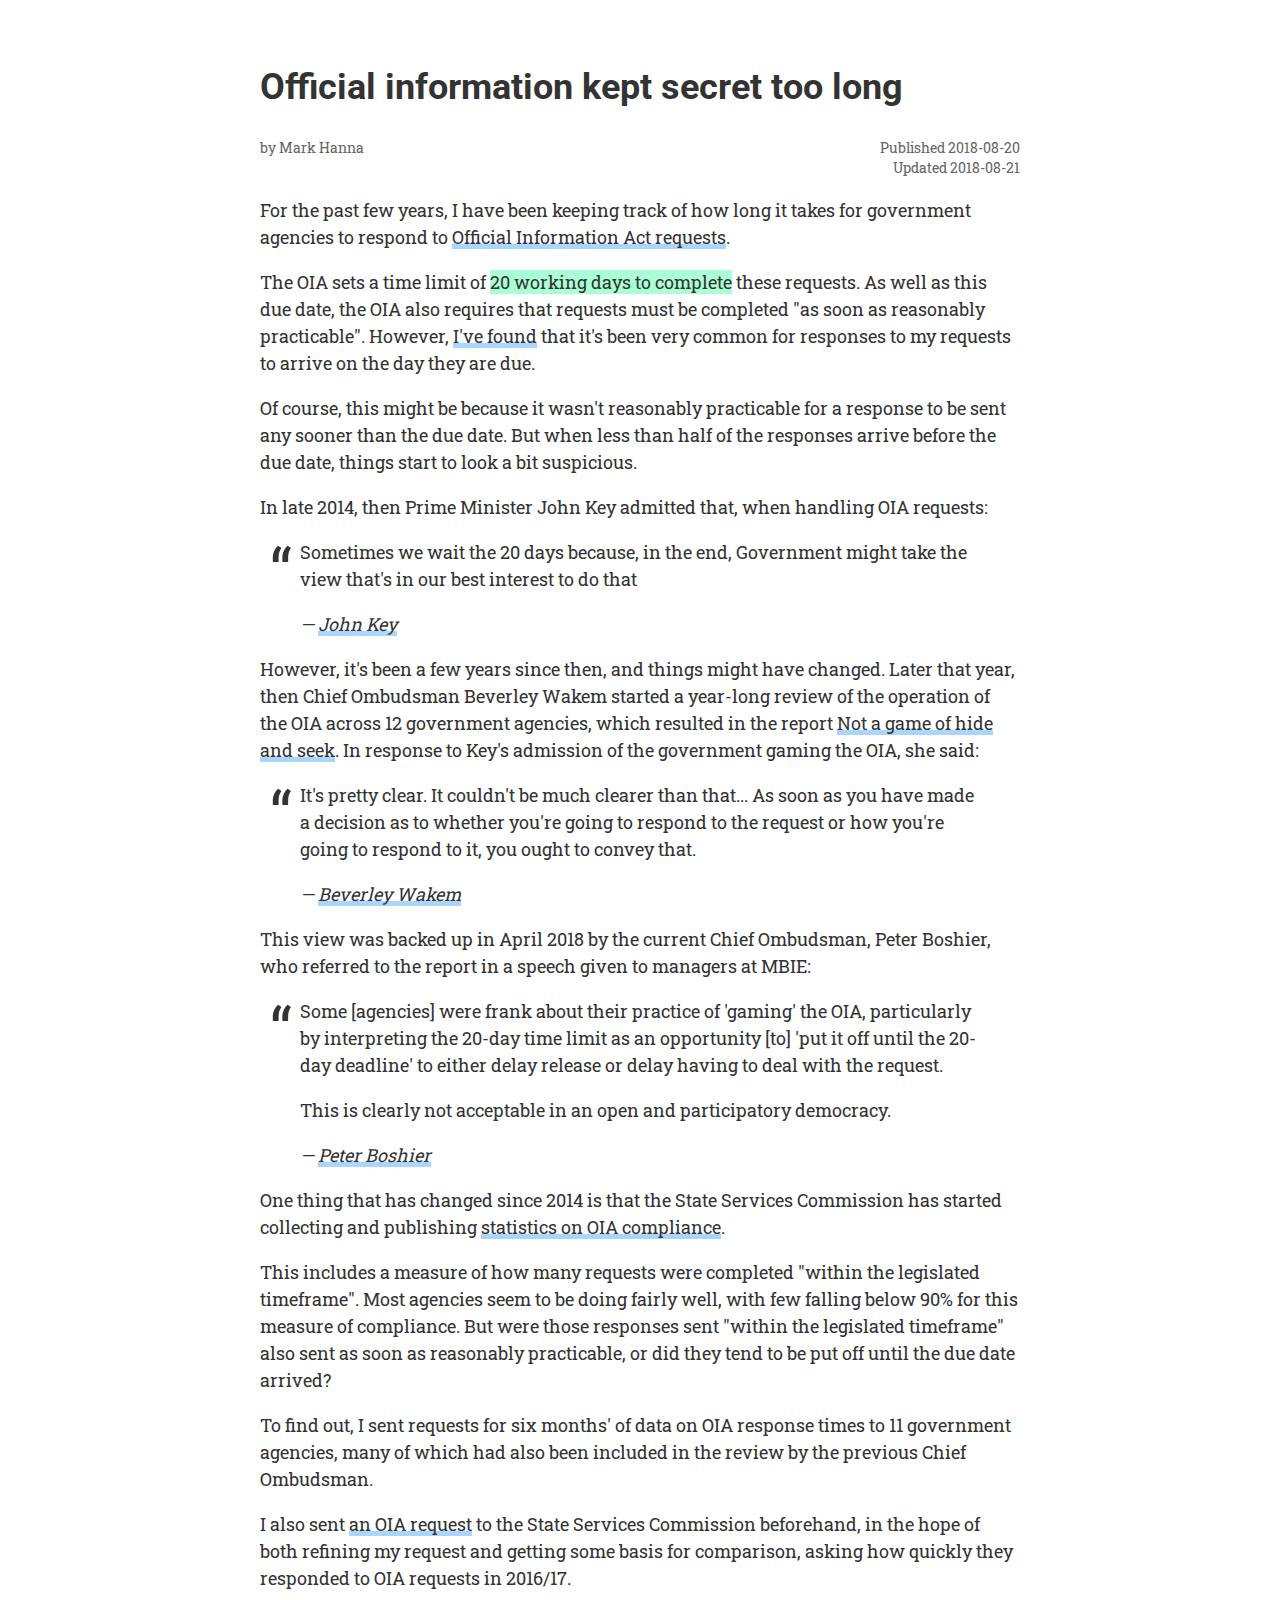
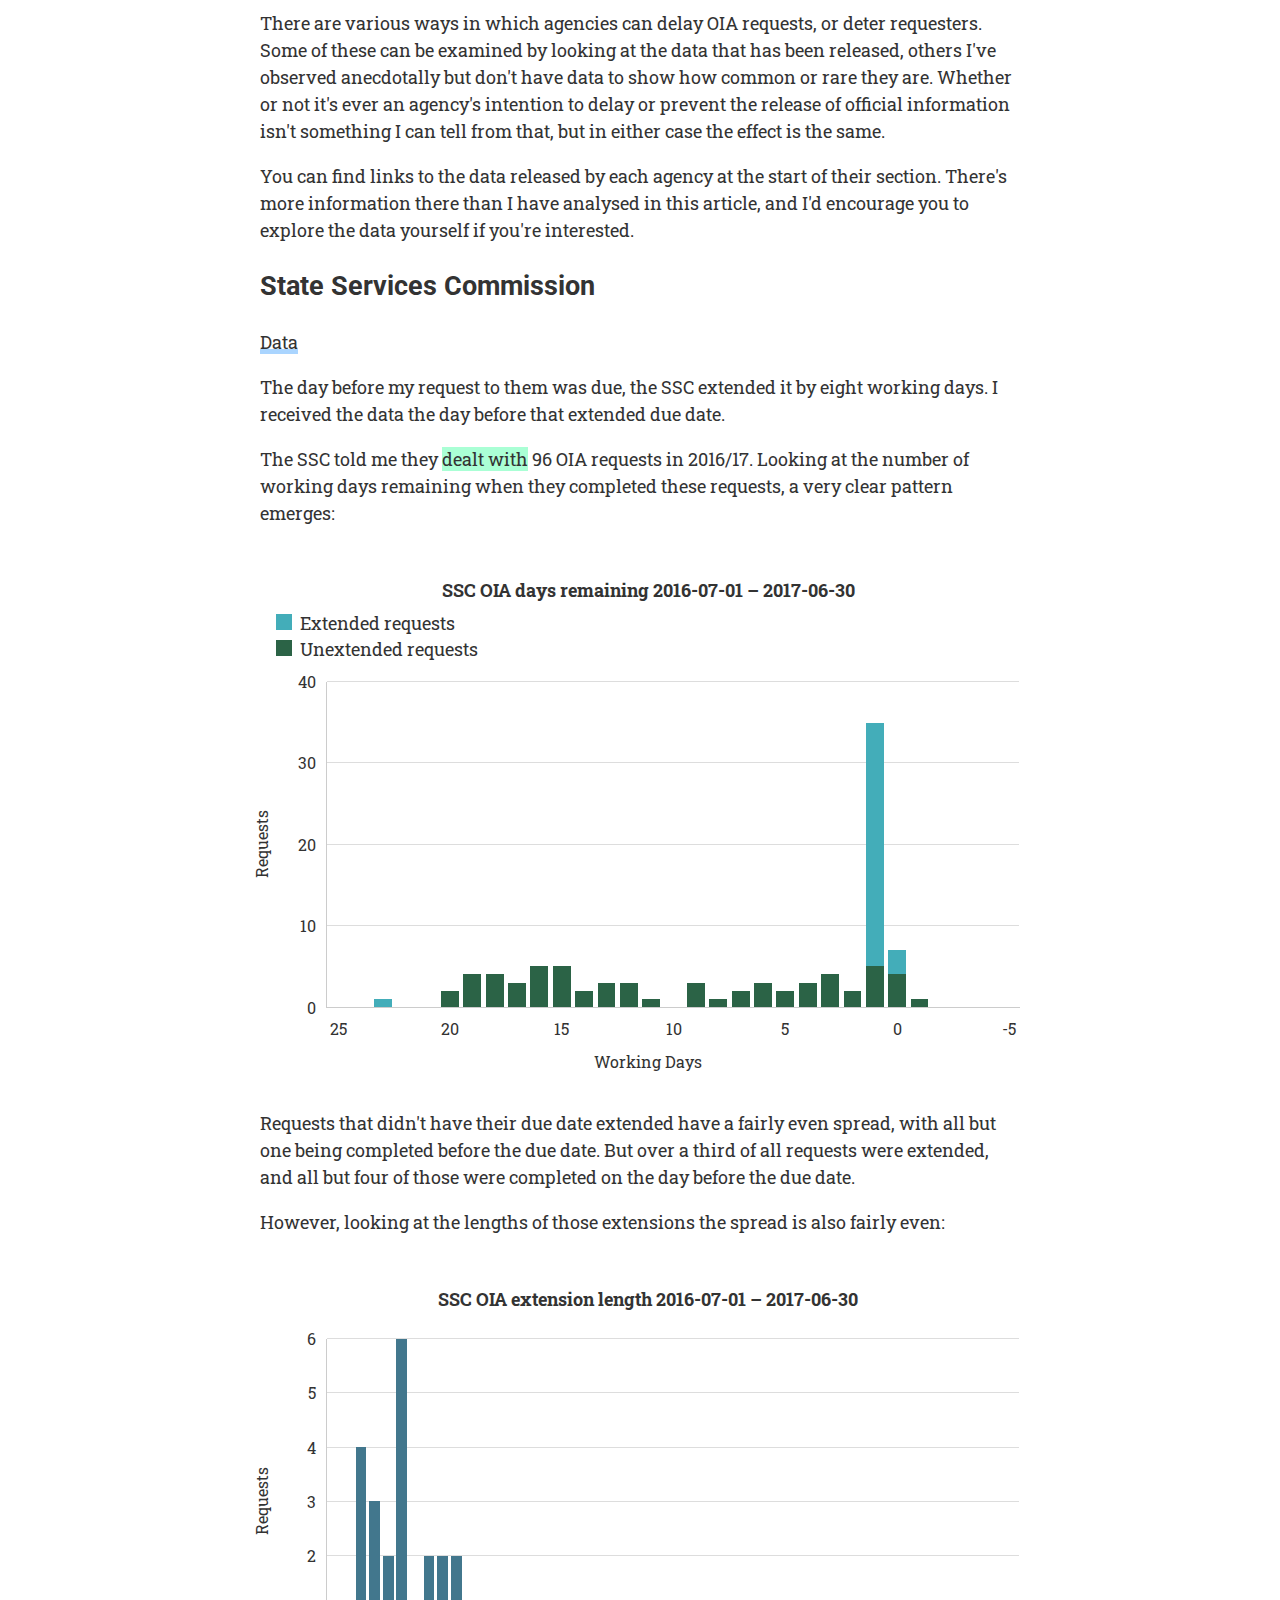
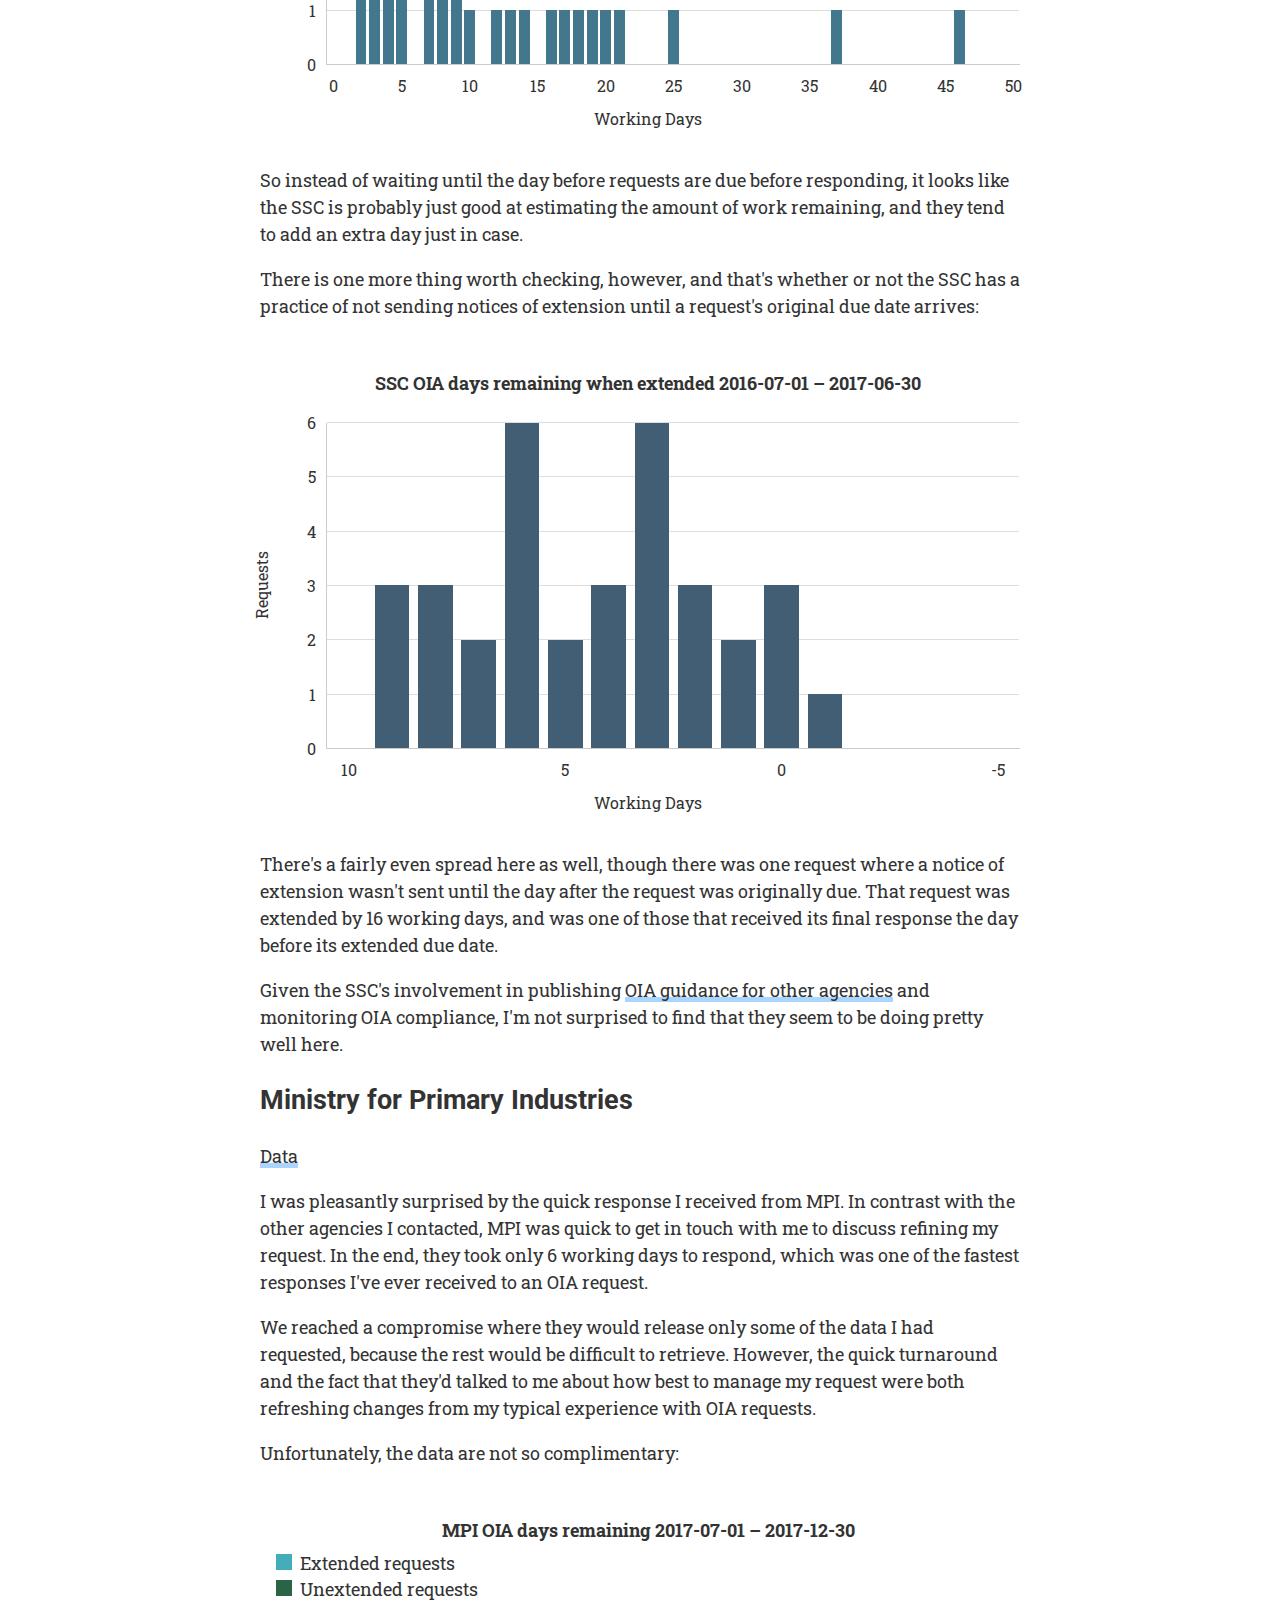
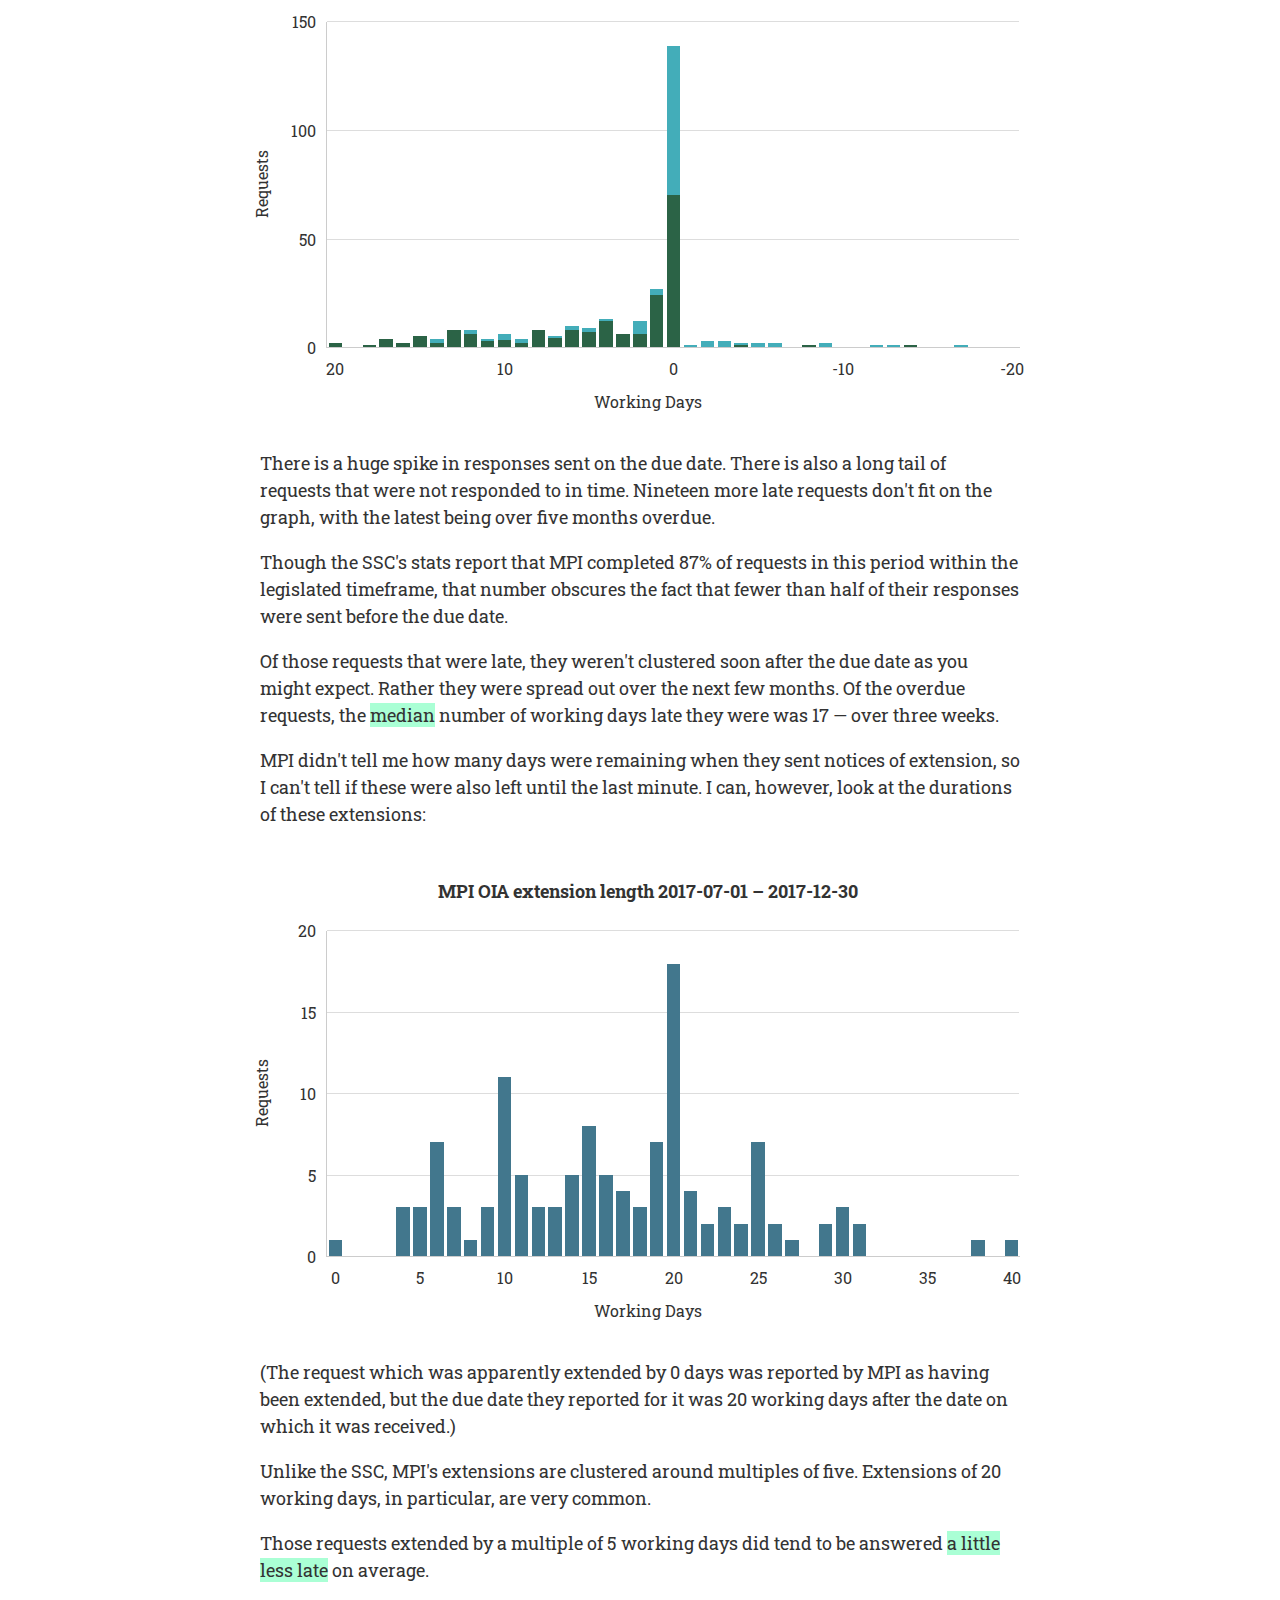
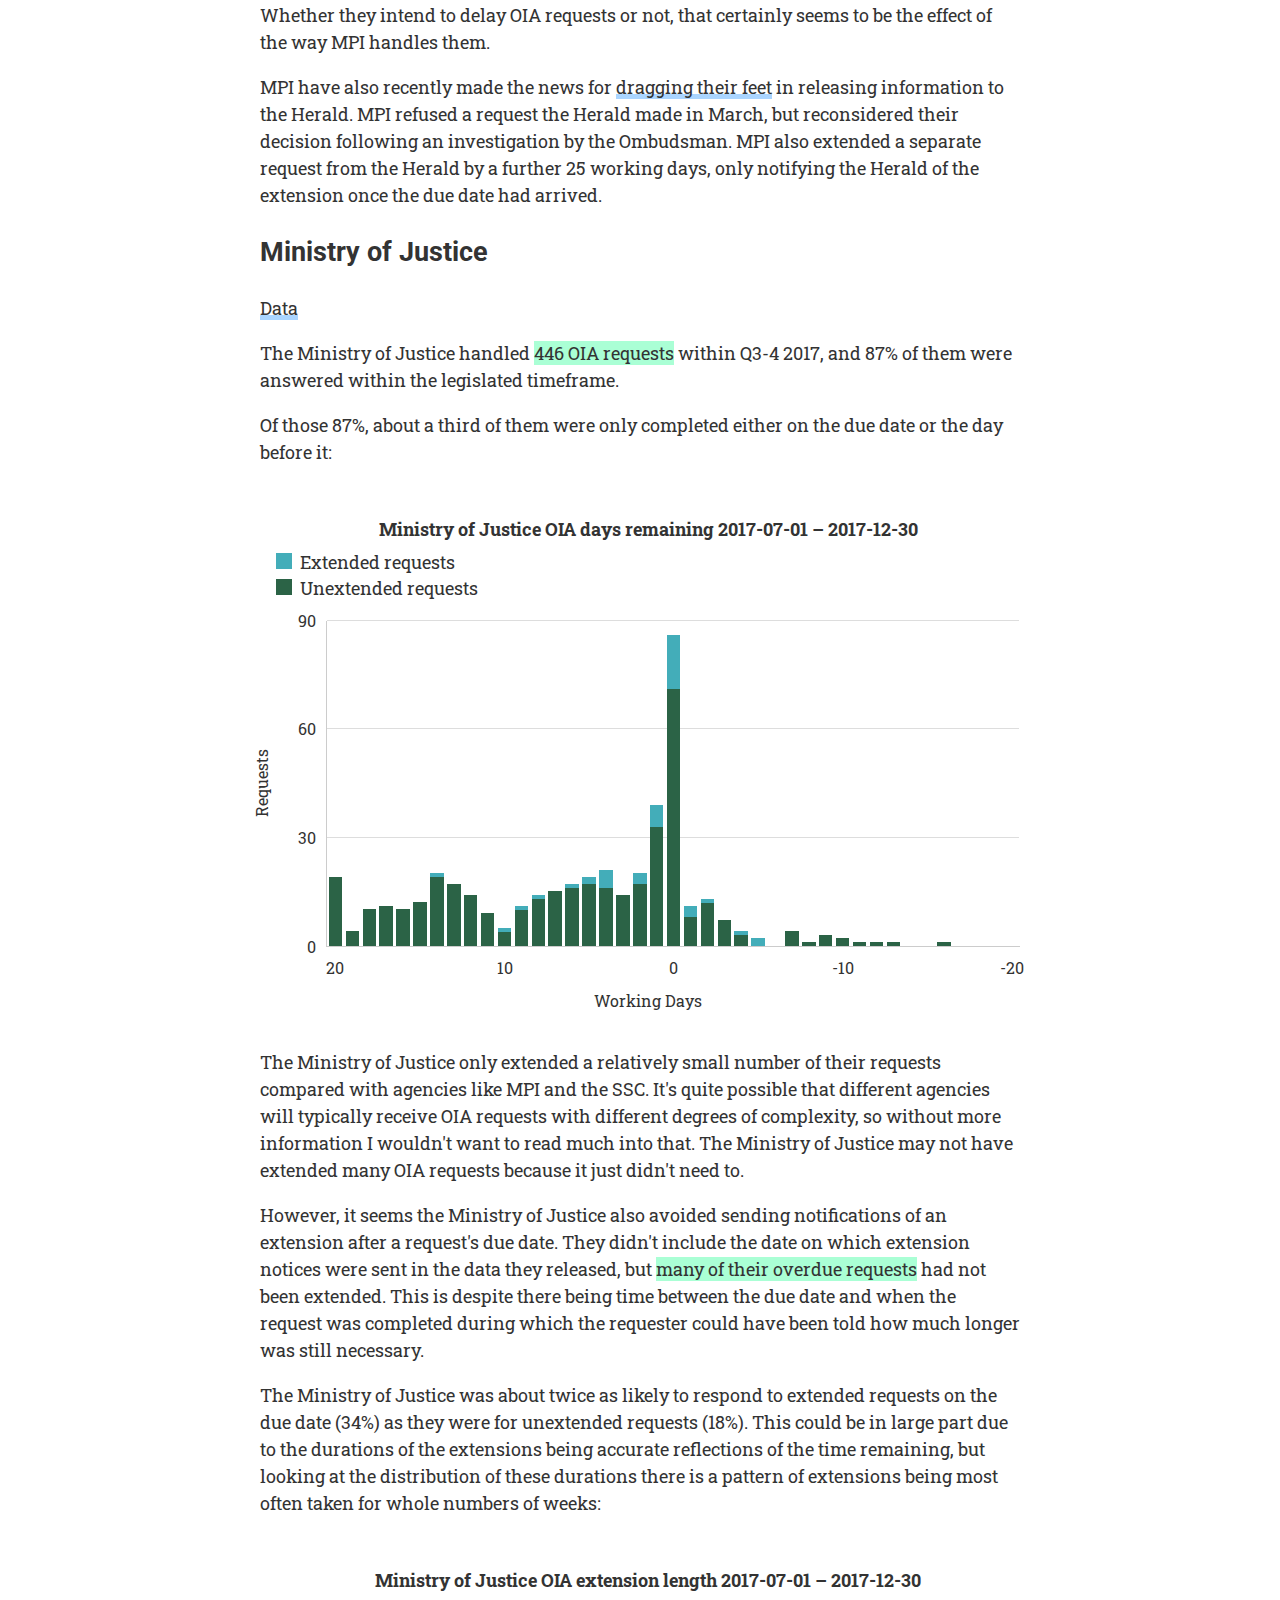
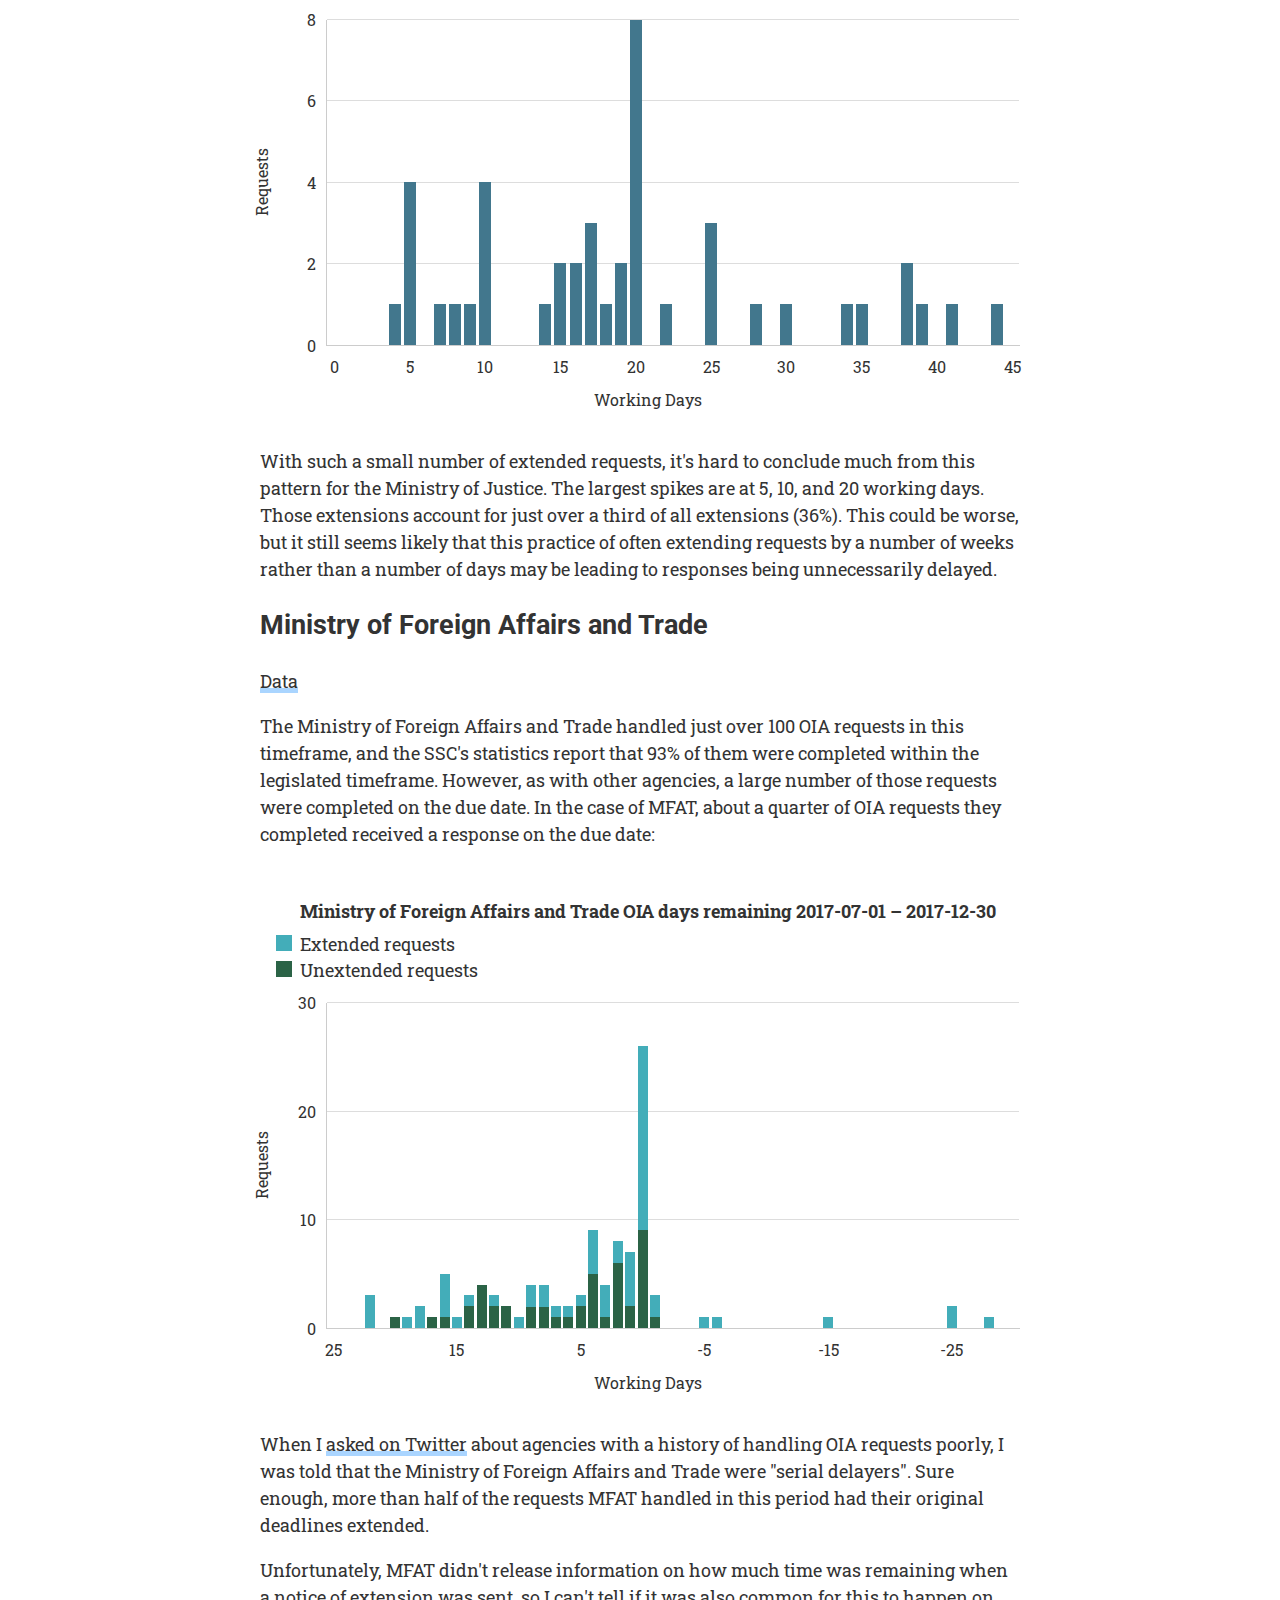
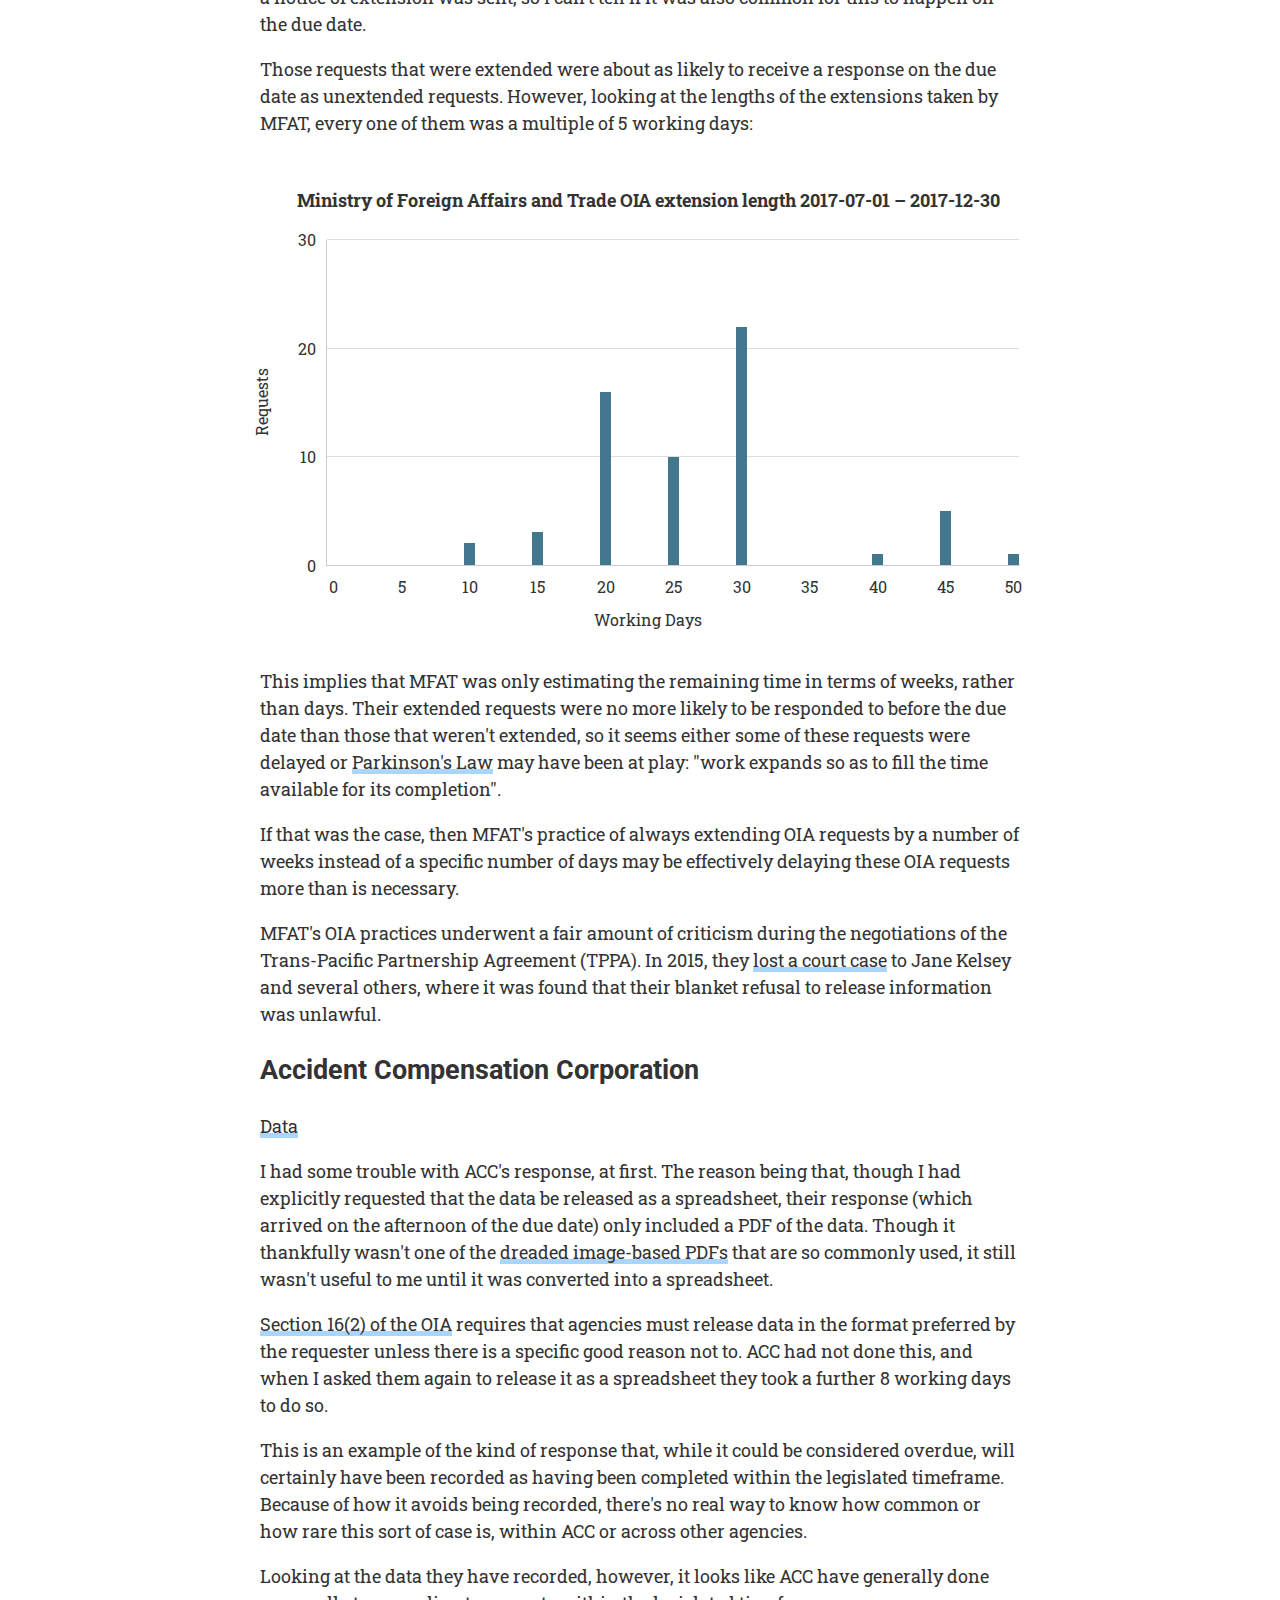
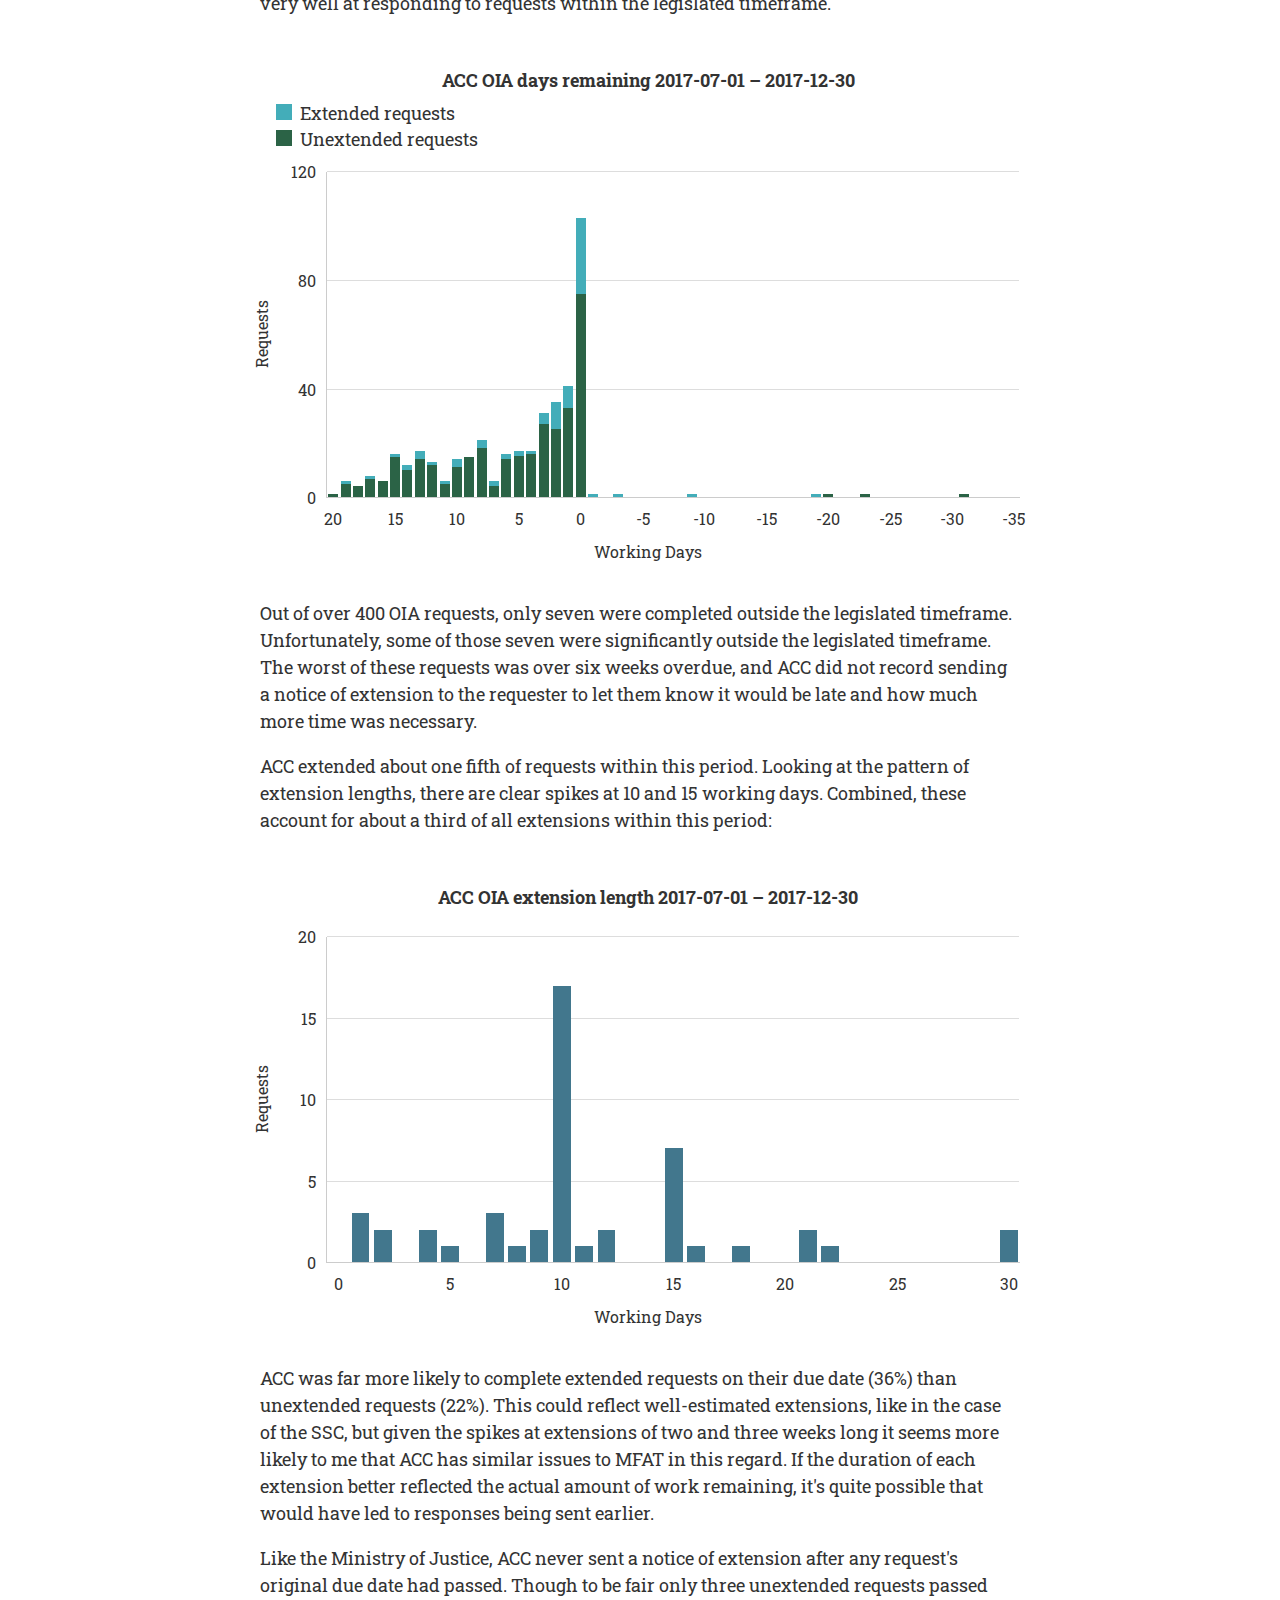
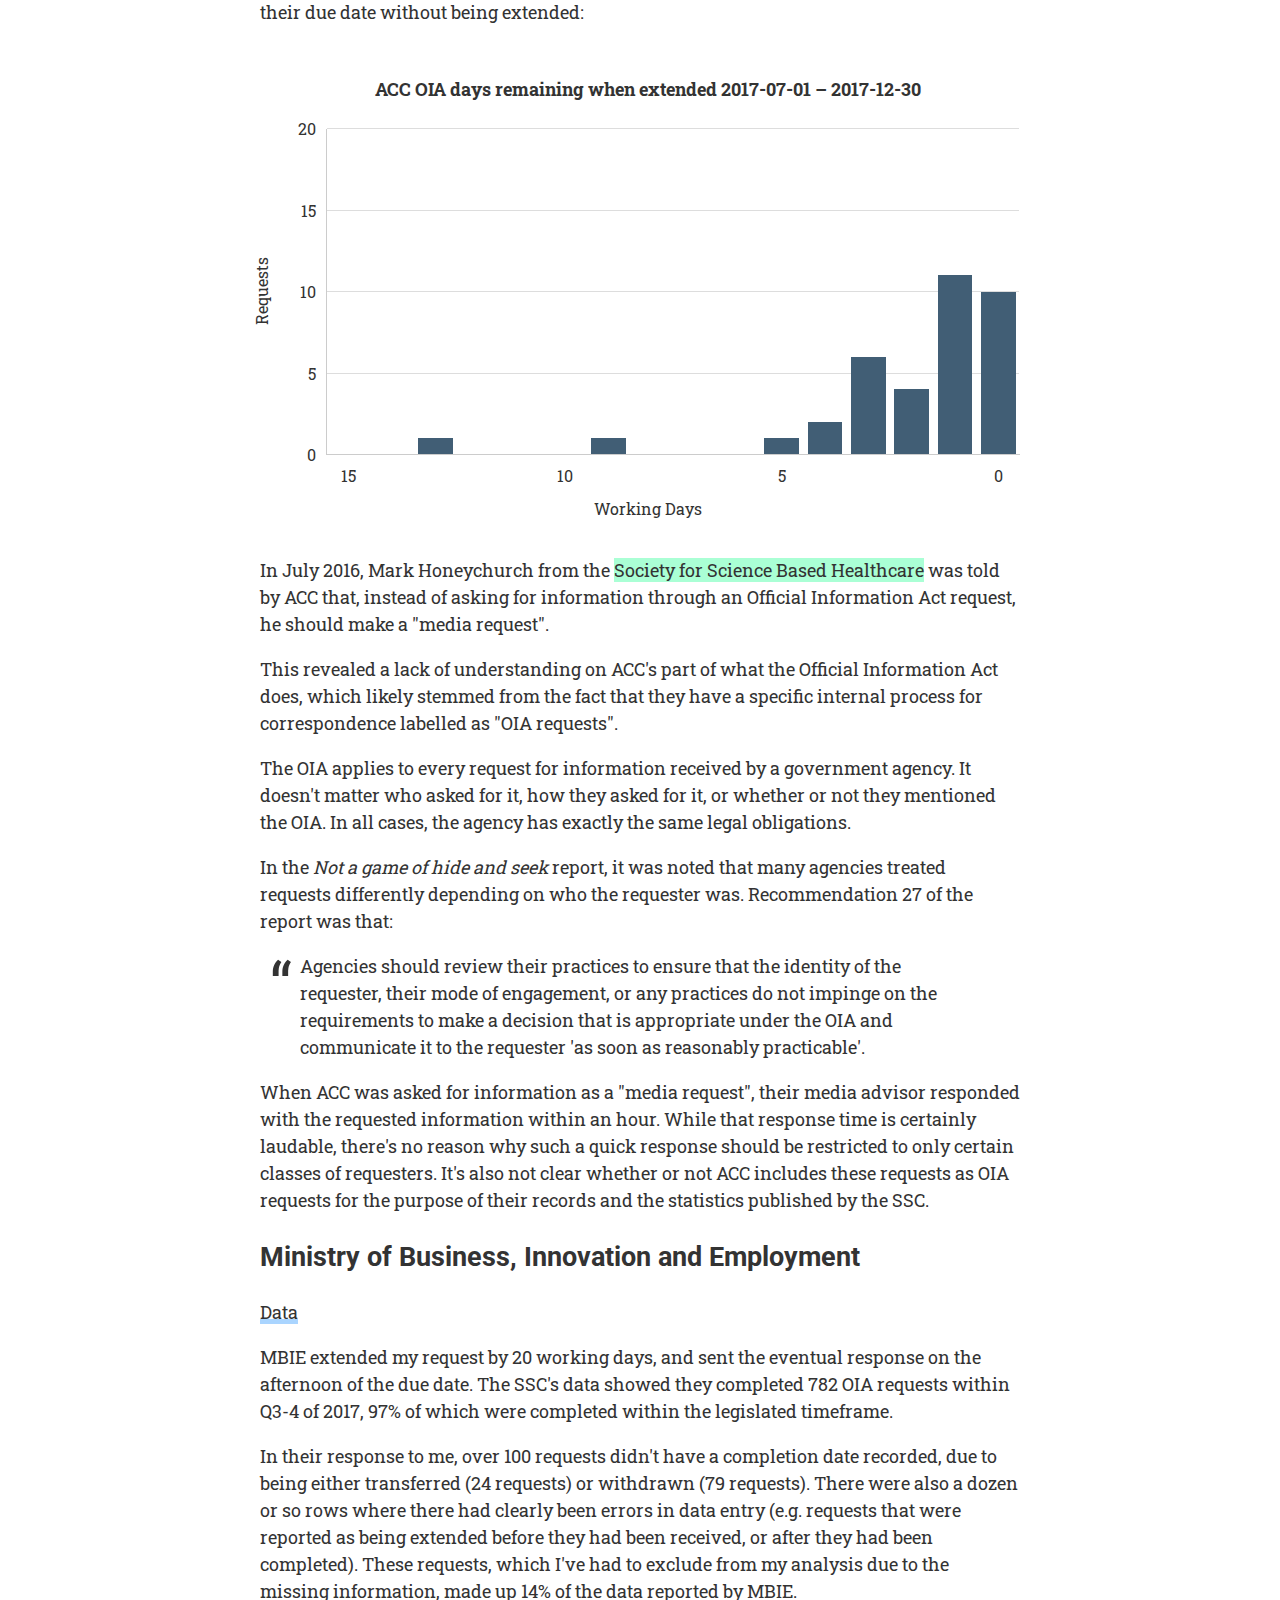
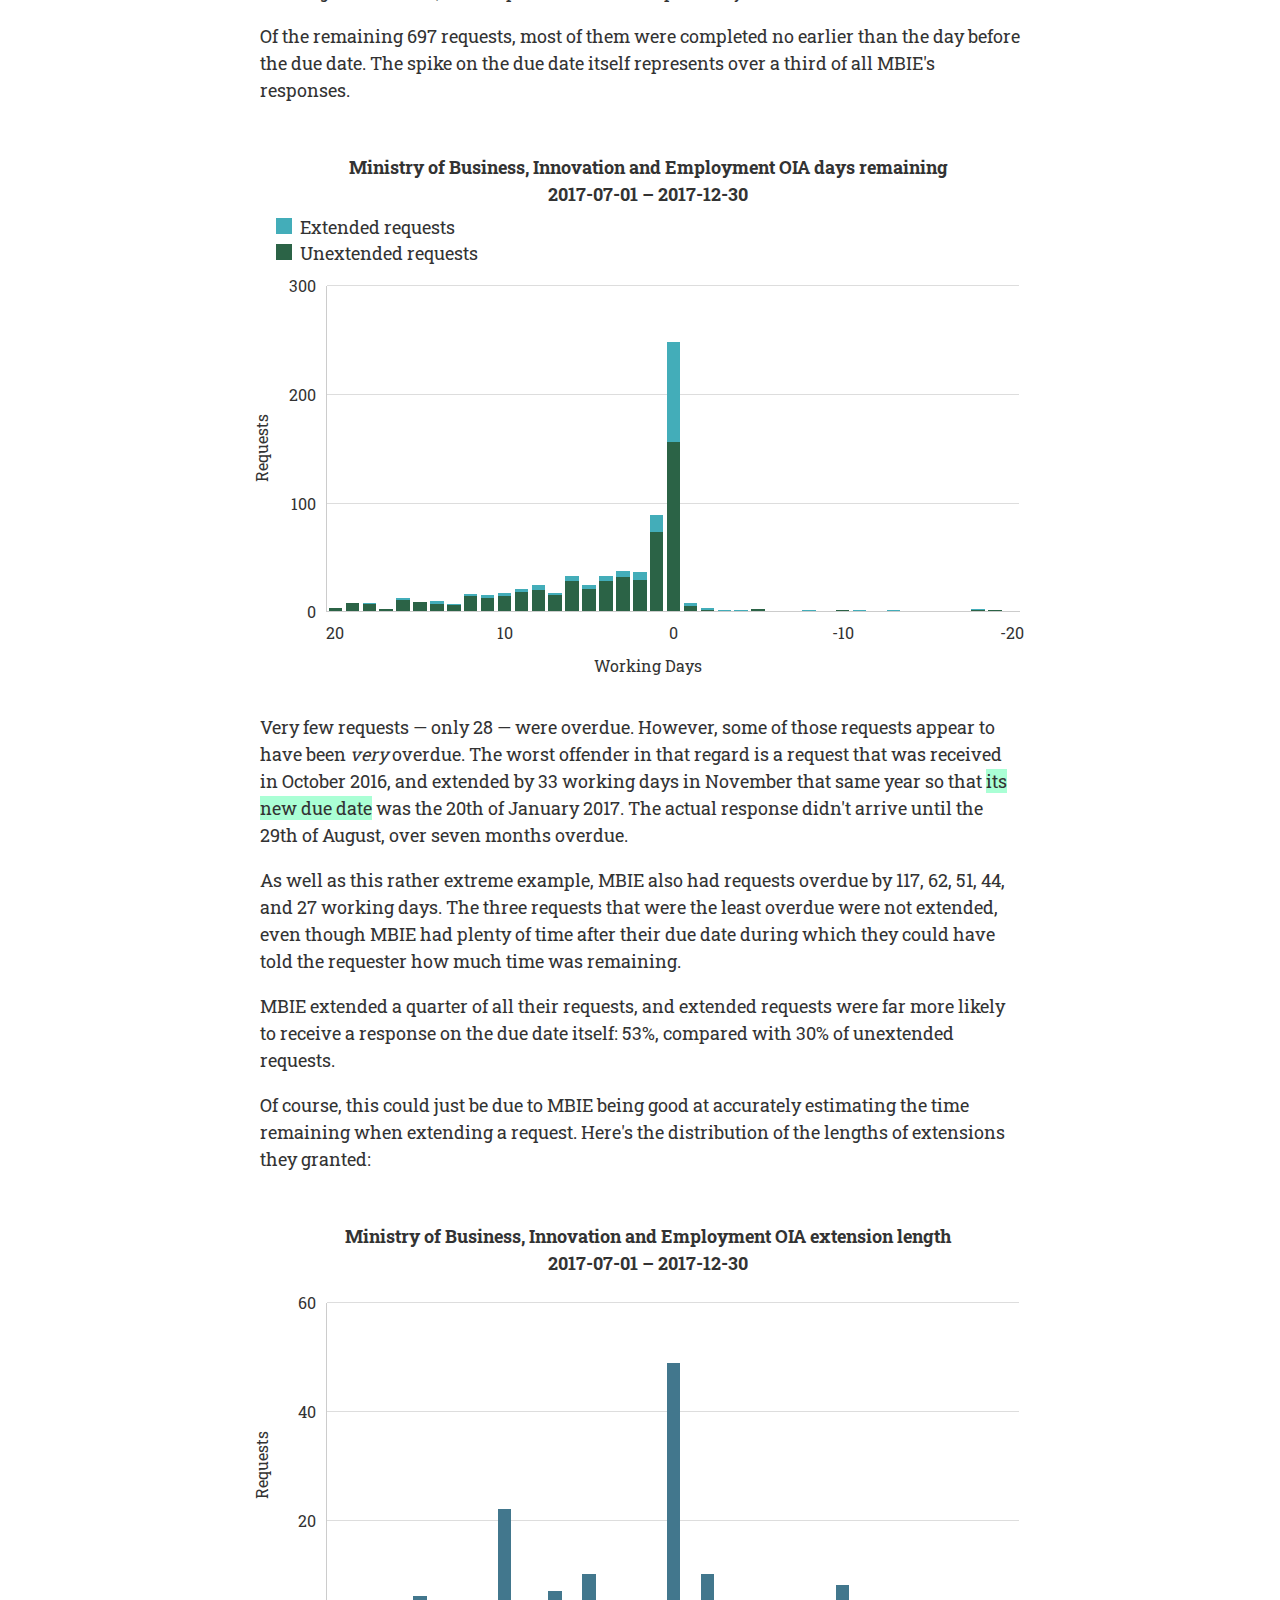
==== oia-delays/index.html @ eefa45d2 "Updated tooltip for explaining the 20 working days time limit" ====
<html lang="en">
<head>
	<title>Official information kept secret too long</title>

	<link rel="stylesheet" href="/assets/css/style.css" />

	<meta http-equiv="Content-Type" content="text/html; charset=utf-8" />
	<meta name="description" content="Stories of unnecessary delays and excessive redactions of official information are plentiful, but what does the data say? I've analysed data on Official Information Act request response times from twelve government agencies." />
	<meta name="viewport" content="width=device-width, initial-scale=1" />

	<meta name="twitter:card" content="summary" />
	<meta name="twitter:site" content="@HonestUniverse" />
	<meta name="twitter:creator" content="@HonestUniverse" />
	<meta property="og:title" content="Official information kept secret too long" />
	<meta property="og:description" content="Stories of unnecessary delays and excessive redactions of official information are plentiful, but what does the data say? I've analysed data on Official Information Act request response times from twelve government agencies." />
	<meta property="og:image" content="https://features.honestuniverse.com/assets/images/padlock.jpg" />
	<!-- Source of OpenGraph image:
		https://unsplash.com/photos/pZld9PiPDno
		Used under Unsplash License https://unsplash.com/license -->
</head>
<body>

	<!--
	Palette:
	#43ADB9 <- Extended requests
	#2B6346 <- Unextended requests

	#42778D <- Extension length
	#415E75 <- Days remaining when extended
	-->

	<div class="layout">
		<div class="content">
			<h1>Official information kept secret too long</h1>

			<div class="article-meta">
				<span class="article-meta__author">by Mark Hanna</span>
				<span class="article-meta__date">Published 2018-08-20</span>
				<span class="article-meta__date">Updated 2018-08-21</span>
			</div>
		</div>

		<section>
			<div class="content">
				<p>For the past few years, I have been keeping track of how long it takes for government agencies to respond to <a href="https://oia.nz" target="_blank">Official Information Act requests</a>.</p>

				<p>
					The OIA sets a time limit of
					<span class="tooltip" tabindex="0" role="dialog" aria-labelledby="tooltip-time-limit-trigger" aria-describedby="tooltip-time-limit-body">
						<span class="tooltip__trigger" id="tooltip-time-limit-trigger">20 working days to complete</span>
						<span class="tooltip__body" id="tooltip-time-limit-body">
							<span class="p">Agencies can extend this, but they have to tell the requester how much longer they need and give a reason why the extension is necessary.</span>
							<span class="p">Technically the time limit is for sending a notice of the agency's decision about whether or not to release the requested information, rather than applying to the release of the information itself.</span>
							<span class="p"><a href="http://www.legislation.govt.nz/act/public/1982/0156/latest/whole.html#DLM65654" target="_blank">Section 28(5) of the OIA</a> essentially requires that, when a decision is made to grant a request, the information must be released without "undue delay". However, in the vast majority of cases, information will be released at the same time as a requester is told the agency has decided to grant their request.</span>
						</span>
					</span>
					these requests. As well as this due date, the OIA also requires that requests must be completed "as soon as reasonably practicable". However, <a href="https://cipscis.github.io/charter/app/oia.html" target="_blank">I've found</a> that it's been very common for responses to my requests to arrive on the day they are due.
				</p>

				<p>Of course, this might be because it wasn't reasonably practicable for a response to be sent any sooner than the due date. But when less than half of the responses arrive before the due date, things start to look a bit suspicious.</p>

				<p>In late 2014, then Prime Minister John Key admitted that, when handling OIA requests:</p>

				<blockquote>
					<p>Sometimes we wait the 20 days because, in the end, Government might take the view that's in our best interest to do that</p>
					<cite><a href="http://www.radionz.co.nz/news/political/257009/pm-admits-govt-uses-delaying-tactics" target="_blank">John Key</a></cite>
				</blockquote>

				<p>However, it's been a few years since then, and things might have changed. Later that year, then Chief Ombudsman Beverley Wakem started a year-long review of the operation of the OIA across 12 government agencies, which resulted in the report <a href="http://www.ombudsman.parliament.nz/ckeditor_assets/attachments/399/oia_report_not_a_game_of_hide_and_seek.pdf?1449533820" target="_blank">Not a game of hide and seek</a>. In response to Key's admission of the government gaming the OIA, she said:</p>

				<blockquote>
					<p>It's pretty clear. It couldn't be much clearer than that... As soon as you have made a decision as to whether you're going to respond to the request or how you're going to respond to it, you ought to convey that.</p>
					<cite><a href="http://www.radionz.co.nz/news/political/257009/pm-admits-govt-uses-delaying-tactics" target="_blank">Beverley Wakem</a></cite>
				</blockquote>

				<p>This view was backed up in April 2018 by the current Chief Ombudsman, Peter Boshier, who referred to the report in a speech given to managers at MBIE:</p>

				<blockquote>
					<p>Some [agencies] were frank about their practice of 'gaming' the OIA, particularly by interpreting the 20-day time limit as an opportunity [to] 'put it off until the 20-day deadline' to either delay release or delay having to deal with the request.</p>

					<p>This is clearly not acceptable in an open and participatory democracy.</p>
					<cite><a href="http://www.ombudsman.parliament.nz/ckeditor_assets/attachments/625/MBIE_Peter_Boshier_speech_13_April_2018.pdf" target="_blank">Peter Boshier</a></cite>
				</blockquote>

				<p>One thing that has changed since 2014 is that the State Services Commission has started collecting and publishing <a href="http://www.ssc.govt.nz/official-information-statistics" target="_blank">statistics on OIA compliance</a>.</p>

				<p>This includes a measure of how many requests were completed "within the legislated timeframe". Most agencies seem to be doing fairly well, with few falling below 90% for this measure of compliance. But were those responses sent "within the legislated timeframe" also sent as soon as reasonably practicable, or did they tend to be put off until the due date arrived?</p>

				<p>To find out, I sent requests for six months' of data on OIA response times to 11 government agencies, many of which had also been included in the review by the previous Chief Ombudsman.</p>

				<p>I also sent <a href="https://fyi.org.nz/request/7269-oia-response-times" target="_blank">an OIA request</a> to the State Services Commission beforehand, in the hope of both refining my request and getting some basis for comparison, asking how quickly they responded to OIA requests in 2016/17.</p>

				<p>There are various ways in which agencies can delay OIA requests, or deter requesters. Some of these can be examined by looking at the data that has been released, others I've observed anecdotally but don't have data to show how common or rare they are. Whether or not it's ever an agency's intention to delay or prevent the release of official information isn't something I can tell from that, but in either case the effect is the same.</p>

				<p>You can find links to the data released by each agency at the start of their section. There's more information there than I have analysed in this article, and I'd encourage you to explore the data yourself if you're interested.</p>
			</div>
		</section>

		<!-- SSC -->
		<section>
			<div class="content">
				<h2>State Services Commission</h2>

				<p><a href="https://fyi.org.nz/request/7269-oia-response-times" target="_blank">Data</a></p>

				<p>The day before my request to them was due, the SSC extended it by eight working days. I received the data the day before that extended due date.</p>

				<p>
					The SSC told me they
					<span class="tooltip" tabindex="0" role="dialog" aria-labelledby="tooltip-ssc-criteria-trigger" aria-describedby="tooltip-ssc-criteria-body">
						<span class="tooltip__trigger" id="tooltip-ssc-criteria-trigger">dealt with</span>
						<span class="tooltip__body" id="tooltip-ssc-criteria-body">
							<span class="p">The criteria used for my requests weren't identical to those used in the statistics published by the SSC, so the numbers won't always line up perfectly. For example, the <a href="http://www.ssc.govt.nz/sites/all/files/oia-statistics-tables-2016-17-v3.xlsx" target="_blank">2016/17 OIA statistics</a> published for the SSC show they completed 97 requests in that timeframe, all of which were completed on time.</span>
						</span>
					</span>
					96 OIA requests in 2016/17. Looking at the number of working days remaining when they completed these requests, a very clear pattern emerges:
				</p>
			</div>

			<div class="chart chart--has-labels">
				<span class="chart__title">SSC OIA days remaining <span class="nowrap">2016-07-01 &ndash; 2017-06-30</span></span>
				<dl class="chart__legend">
					<dd class="chart__legend-indicator" style="background-color: #43ADB9;"></dd>
					<dt class="chart__legend-name">Extended requests</dt>
					<dd class="chart__legend-indicator" style="background-color: #2B6346;"></dd>
					<dt class="chart__legend-name">Unextended requests</dt>
				</dl>
				<div class="chart__area">
					<span class="chart__axis--v-label">Requests</span>
					<ul class="chart__axis--v">
						<li class="chart__axis-item" style="bottom: 0%;">
							<span class="chart__axis-label">0</span>
						</li>
						<li class="chart__axis-item" style="bottom: 25%;">
							<span class="chart__axis-label">10</span>
						</li>
						<li class="chart__axis-item" style="bottom: 50%;">
							<span class="chart__axis-label">20</span>
						</li>
						<li class="chart__axis-item" style="bottom: 75%;">
							<span class="chart__axis-label">30</span>
						</li>
						<li class="chart__axis-item" style="bottom: 100%;">
							<span class="chart__axis-label">40</span>
						</li>
					</ul>
					<ul class="chart__gridlines--h">
						<li class="chart__gridlines-item" style="bottom: 0%;"></li>
						<li class="chart__gridlines-item" style="bottom: 25%;"></li>
						<li class="chart__gridlines-item" style="bottom: 50%;"></li>
						<li class="chart__gridlines-item" style="bottom: 75%;"></li>
						<li class="chart__gridlines-item" style="bottom: 100%;"></li>
					</ul>
					<span class="chart__axis--h-label">Working Days</span>
					<ul class="chart__axis--h">
					</ul>
					<ul class="chart__bars--v">
						<li class="chart__bar">
							<div class="chart__bar-area" style="height: 0%; background: linear-gradient(to top, );" title="0" data-label="25" tabindex="-1">
								<span class="chart__bar-tooltip">0</span>
							</div>
							<span class="chart__bar-label">25</span>
						</li>
						<li class="chart__bar">
							<div class="chart__bar-area" style="height: 0%; background: linear-gradient(to top, );" title="0" data-label="" tabindex="-1">
								<span class="chart__bar-tooltip">0</span>
							</div>
							<span class="chart__bar-label"></span>
						</li>
						<li class="chart__bar">
							<div class="chart__bar-area" style="height: 2.5%; background: linear-gradient(to top, #43ADB9 0%, #43ADB9 100%);" title="1" data-label="" tabindex="-1">
								<span class="chart__bar-tooltip">1</span>
							</div>
							<span class="chart__bar-label"></span>
						</li>
						<li class="chart__bar">
							<div class="chart__bar-area" style="height: 0%; background: linear-gradient(to top, );" title="0" data-label="" tabindex="-1">
								<span class="chart__bar-tooltip">0</span>
							</div>
							<span class="chart__bar-label"></span>
						</li>
						<li class="chart__bar">
							<div class="chart__bar-area" style="height: 0%; background: linear-gradient(to top, );" title="0" data-label="" tabindex="-1">
								<span class="chart__bar-tooltip">0</span>
							</div>
							<span class="chart__bar-label"></span>
						</li>
						<li class="chart__bar">
							<div class="chart__bar-area" style="height: 5%; background: linear-gradient(to top, #2B6346 0%, #2B6346 100%);" title="2" data-label="20" tabindex="-1">
								<span class="chart__bar-tooltip">2</span>
							</div>
							<span class="chart__bar-label">20</span>
						</li>
						<li class="chart__bar">
							<div class="chart__bar-area" style="height: 10%; background: linear-gradient(to top, #2B6346 0%, #2B6346 100%);" title="4" data-label="" tabindex="-1">
								<span class="chart__bar-tooltip">4</span>
							</div>
							<span class="chart__bar-label"></span>
						</li>
						<li class="chart__bar">
							<div class="chart__bar-area" style="height: 10%; background: linear-gradient(to top, #2B6346 0%, #2B6346 100%);" title="4" data-label="" tabindex="-1">
								<span class="chart__bar-tooltip">4</span>
							</div>
							<span class="chart__bar-label"></span>
						</li>
						<li class="chart__bar">
							<div class="chart__bar-area" style="height: 7.5%; background: linear-gradient(to top, #2B6346 0%, #2B6346 100%);" title="3" data-label="" tabindex="-1">
								<span class="chart__bar-tooltip">3</span>
							</div>
							<span class="chart__bar-label"></span>
						</li>
						<li class="chart__bar">
							<div class="chart__bar-area" style="height: 12.5%; background: linear-gradient(to top, #2B6346 0%, #2B6346 100%);" title="5" data-label="" tabindex="-1">
								<span class="chart__bar-tooltip">5</span>
							</div>
							<span class="chart__bar-label"></span>
						</li>
						<li class="chart__bar">
							<div class="chart__bar-area" style="height: 12.5%; background: linear-gradient(to top, #2B6346 0%, #2B6346 100%);" title="5" data-label="15" tabindex="-1">
								<span class="chart__bar-tooltip">5</span>
							</div>
							<span class="chart__bar-label">15</span>
						</li>
						<li class="chart__bar">
							<div class="chart__bar-area" style="height: 5%; background: linear-gradient(to top, #2B6346 0%, #2B6346 100%);" title="2" data-label="" tabindex="-1">
								<span class="chart__bar-tooltip">2</span>
							</div>
							<span class="chart__bar-label"></span>
						</li>
						<li class="chart__bar">
							<div class="chart__bar-area" style="height: 7.5%; background: linear-gradient(to top, #2B6346 0%, #2B6346 100%);" title="3" data-label="" tabindex="-1">
								<span class="chart__bar-tooltip">3</span>
							</div>
							<span class="chart__bar-label"></span>
						</li>
						<li class="chart__bar">
							<div class="chart__bar-area" style="height: 7.5%; background: linear-gradient(to top, #2B6346 0%, #2B6346 100%);" title="3" data-label="" tabindex="-1">
								<span class="chart__bar-tooltip">3</span>
							</div>
							<span class="chart__bar-label"></span>
						</li>
						<li class="chart__bar">
							<div class="chart__bar-area" style="height: 2.5%; background: linear-gradient(to top, #2B6346 0%, #2B6346 100%);" title="1" data-label="" tabindex="-1">
								<span class="chart__bar-tooltip">1</span>
							</div>
							<span class="chart__bar-label"></span>
						</li>
						<li class="chart__bar">
							<div class="chart__bar-area" style="height: 0%; background: linear-gradient(to top, );" title="0" data-label="10" tabindex="-1">
								<span class="chart__bar-tooltip">0</span>
							</div>
							<span class="chart__bar-label">10</span>
						</li>
						<li class="chart__bar">
							<div class="chart__bar-area" style="height: 7.5%; background: linear-gradient(to top, #2B6346 0%, #2B6346 100%);" title="3" data-label="" tabindex="-1">
								<span class="chart__bar-tooltip">3</span>
							</div>
							<span class="chart__bar-label"></span>
						</li>
						<li class="chart__bar">
							<div class="chart__bar-area" style="height: 2.5%; background: linear-gradient(to top, #2B6346 0%, #2B6346 100%);" title="1" data-label="" tabindex="-1">
								<span class="chart__bar-tooltip">1</span>
							</div>
							<span class="chart__bar-label"></span>
						</li>
						<li class="chart__bar">
							<div class="chart__bar-area" style="height: 5%; background: linear-gradient(to top, #2B6346 0%, #2B6346 100%);" title="2" data-label="" tabindex="-1">
								<span class="chart__bar-tooltip">2</span>
							</div>
							<span class="chart__bar-label"></span>
						</li>
						<li class="chart__bar">
							<div class="chart__bar-area" style="height: 7.5%; background: linear-gradient(to top, #2B6346 0%, #2B6346 100%);" title="3" data-label="" tabindex="-1">
								<span class="chart__bar-tooltip">3</span>
							</div>
							<span class="chart__bar-label"></span>
						</li>
						<li class="chart__bar">
							<div class="chart__bar-area" style="height: 5%; background: linear-gradient(to top, #2B6346 0%, #2B6346 100%);" title="2" data-label="5" tabindex="-1">
								<span class="chart__bar-tooltip">2</span>
							</div>
							<span class="chart__bar-label">5</span>
						</li>
						<li class="chart__bar">
							<div class="chart__bar-area" style="height: 7.5%; background: linear-gradient(to top, #2B6346 0%, #2B6346 100%);" title="3" data-label="" tabindex="-1">
								<span class="chart__bar-tooltip">3</span>
							</div>
							<span class="chart__bar-label"></span>
						</li>
						<li class="chart__bar">
							<div class="chart__bar-area" style="height: 10%; background: linear-gradient(to top, #2B6346 0%, #2B6346 100%);" title="4" data-label="" tabindex="-1">
								<span class="chart__bar-tooltip">4</span>
							</div>
							<span class="chart__bar-label"></span>
						</li>
						<li class="chart__bar">
							<div class="chart__bar-area" style="height: 5%; background: linear-gradient(to top, #2B6346 0%, #2B6346 100%);" title="2" data-label="" tabindex="-1">
								<span class="chart__bar-tooltip">2</span>
							</div>
							<span class="chart__bar-label"></span>
						</li>
						<li class="chart__bar">
							<div class="chart__bar-area" style="height: 87.5%; background: linear-gradient(to top, #2B6346 0%, #2B6346 14.285714285714285%, #43ADB9 14.285714285714285%, #43ADB9 100%);" title="35" data-label="" tabindex="-1">
								<span class="chart__bar-tooltip">35</span>
							</div>
							<span class="chart__bar-label"></span>
						</li>
						<li class="chart__bar">
							<div class="chart__bar-area" style="height: 17.5%; background: linear-gradient(to top, #2B6346 0%, #2B6346 57.14285714285714%, #43ADB9 57.14285714285714%, #43ADB9 100%);" title="7" data-label="0" tabindex="-1">
								<span class="chart__bar-tooltip">7</span>
							</div>
							<span class="chart__bar-label">0</span>
						</li>
						<li class="chart__bar">
							<div class="chart__bar-area" style="height: 2.5%; background: linear-gradient(to top, #2B6346 0%, #2B6346 100%);" title="1" data-label="" tabindex="-1">
								<span class="chart__bar-tooltip">1</span>
							</div>
							<span class="chart__bar-label"></span>
						</li>
						<li class="chart__bar">
							<div class="chart__bar-area" style="height: 0%; background: linear-gradient(to top, );" title="0" data-label="" tabindex="-1">
								<span class="chart__bar-tooltip">0</span>
							</div>
							<span class="chart__bar-label"></span>
						</li>
						<li class="chart__bar">
							<div class="chart__bar-area" style="height: 0%; background: linear-gradient(to top, );" title="0" data-label="" tabindex="-1">
								<span class="chart__bar-tooltip">0</span>
							</div>
							<span class="chart__bar-label"></span>
						</li>
						<li class="chart__bar">
							<div class="chart__bar-area" style="height: 0%; background: linear-gradient(to top, );" title="0" data-label="" tabindex="-1">
								<span class="chart__bar-tooltip">0</span>
							</div>
							<span class="chart__bar-label"></span>
						</li>
						<li class="chart__bar">
							<div class="chart__bar-area" style="height: 0%; background: linear-gradient(to top, );" title="0" data-label="-5" tabindex="-1">
								<span class="chart__bar-tooltip">0</span>
							</div>
							<span class="chart__bar-label">-5</span>
						</li>
					</ul>
				</div>
			</div>

			<div class="content">
				<p>Requests that didn't have their due date extended have a fairly even spread, with all but one being completed before the due date. But over a third of all requests were extended, and all but four of those were completed on the day before the due date.</p>

				<p>However, looking at the lengths of those extensions the spread is also fairly even:</p>
			</div>

			<div class="chart chart--has-labels">
				<span class="chart__title">SSC OIA extension length <span class="nowrap">2016-07-01 &ndash; 2017-06-30</span></span>
				<div class="chart__area">
					<span class="chart__axis--v-label">Requests</span>
					<ul class="chart__axis--v">
						<li class="chart__axis-item" style="bottom: 0%;">
							<span class="chart__axis-label">0</span>
						</li>
						<li class="chart__axis-item" style="bottom: 16.666666666666664%;">
							<span class="chart__axis-label">1</span>
						</li>
						<li class="chart__axis-item" style="bottom: 33.33333333333333%;">
							<span class="chart__axis-label">2</span>
						</li>
						<li class="chart__axis-item" style="bottom: 50%;">
							<span class="chart__axis-label">3</span>
						</li>
						<li class="chart__axis-item" style="bottom: 66.66666666666666%;">
							<span class="chart__axis-label">4</span>
						</li>
						<li class="chart__axis-item" style="bottom: 83.33333333333334%;">
							<span class="chart__axis-label">5</span>
						</li>
						<li class="chart__axis-item" style="bottom: 100%;">
							<span class="chart__axis-label">6</span>
						</li>
					</ul>
					<ul class="chart__gridlines--h">
						<li class="chart__gridlines-item" style="bottom: 0%;"></li>
						<li class="chart__gridlines-item" style="bottom: 16.666666666666664%;"></li>
						<li class="chart__gridlines-item" style="bottom: 33.33333333333333%;"></li>
						<li class="chart__gridlines-item" style="bottom: 50%;"></li>
						<li class="chart__gridlines-item" style="bottom: 66.66666666666666%;"></li>
						<li class="chart__gridlines-item" style="bottom: 83.33333333333334%;"></li>
						<li class="chart__gridlines-item" style="bottom: 100%;"></li>
					</ul>
					<span class="chart__axis--h-label">Working Days</span>
					<ul class="chart__axis--h">
					</ul>
					<ul class="chart__bars--v">
						<li class="chart__bar">
							<div class="chart__bar-area" style="height: 0%; background: #42778D;" title="0" data-label="0" tabindex="-1">
								<span class="chart__bar-tooltip">0</span>
							</div>
							<span class="chart__bar-label">0</span>
						</li>
						<li class="chart__bar">
							<div class="chart__bar-area" style="height: 0%; background: #42778D;" title="0" data-label="" tabindex="-1">
								<span class="chart__bar-tooltip">0</span>
							</div>
							<span class="chart__bar-label"></span>
						</li>
						<li class="chart__bar">
							<div class="chart__bar-area" style="height: 66.66666666666666%; background: #42778D;" title="4" data-label="" tabindex="-1">
								<span class="chart__bar-tooltip">4</span>
							</div>
							<span class="chart__bar-label"></span>
						</li>
						<li class="chart__bar">
							<div class="chart__bar-area" style="height: 50%; background: #42778D;" title="3" data-label="" tabindex="-1">
								<span class="chart__bar-tooltip">3</span>
							</div>
							<span class="chart__bar-label"></span>
						</li>
						<li class="chart__bar">
							<div class="chart__bar-area" style="height: 33.33333333333333%; background: #42778D;" title="2" data-label="" tabindex="-1">
								<span class="chart__bar-tooltip">2</span>
							</div>
							<span class="chart__bar-label"></span>
						</li>
						<li class="chart__bar">
							<div class="chart__bar-area" style="height: 100%; background: #42778D;" title="6" data-label="5" tabindex="-1">
								<span class="chart__bar-tooltip">6</span>
							</div>
							<span class="chart__bar-label">5</span>
						</li>
						<li class="chart__bar">
							<div class="chart__bar-area" style="height: 0%; background: #42778D;" title="0" data-label="" tabindex="-1">
								<span class="chart__bar-tooltip">0</span>
							</div>
							<span class="chart__bar-label"></span>
						</li>
						<li class="chart__bar">
							<div class="chart__bar-area" style="height: 33.33333333333333%; background: #42778D;" title="2" data-label="" tabindex="-1">
								<span class="chart__bar-tooltip">2</span>
							</div>
							<span class="chart__bar-label"></span>
						</li>
						<li class="chart__bar">
							<div class="chart__bar-area" style="height: 33.33333333333333%; background: #42778D;" title="2" data-label="" tabindex="-1">
								<span class="chart__bar-tooltip">2</span>
							</div>
							<span class="chart__bar-label"></span>
						</li>
						<li class="chart__bar">
							<div class="chart__bar-area" style="height: 33.33333333333333%; background: #42778D;" title="2" data-label="" tabindex="-1">
								<span class="chart__bar-tooltip">2</span>
							</div>
							<span class="chart__bar-label"></span>
						</li>
						<li class="chart__bar">
							<div class="chart__bar-area" style="height: 16.666666666666664%; background: #42778D;" title="1" data-label="10" tabindex="-1">
								<span class="chart__bar-tooltip">1</span>
							</div>
							<span class="chart__bar-label">10</span>
						</li>
						<li class="chart__bar">
							<div class="chart__bar-area" style="height: 0%; background: #42778D;" title="0" data-label="" tabindex="-1">
								<span class="chart__bar-tooltip">0</span>
							</div>
							<span class="chart__bar-label"></span>
						</li>
						<li class="chart__bar">
							<div class="chart__bar-area" style="height: 16.666666666666664%; background: #42778D;" title="1" data-label="" tabindex="-1">
								<span class="chart__bar-tooltip">1</span>
							</div>
							<span class="chart__bar-label"></span>
						</li>
						<li class="chart__bar">
							<div class="chart__bar-area" style="height: 16.666666666666664%; background: #42778D;" title="1" data-label="" tabindex="-1">
								<span class="chart__bar-tooltip">1</span>
							</div>
							<span class="chart__bar-label"></span>
						</li>
						<li class="chart__bar">
							<div class="chart__bar-area" style="height: 16.666666666666664%; background: #42778D;" title="1" data-label="" tabindex="-1">
								<span class="chart__bar-tooltip">1</span>
							</div>
							<span class="chart__bar-label"></span>
						</li>
						<li class="chart__bar">
							<div class="chart__bar-area" style="height: 0%; background: #42778D;" title="0" data-label="15" tabindex="-1">
								<span class="chart__bar-tooltip">0</span>
							</div>
							<span class="chart__bar-label">15</span>
						</li>
						<li class="chart__bar">
							<div class="chart__bar-area" style="height: 16.666666666666664%; background: #42778D;" title="1" data-label="" tabindex="-1">
								<span class="chart__bar-tooltip">1</span>
							</div>
							<span class="chart__bar-label"></span>
						</li>
						<li class="chart__bar">
							<div class="chart__bar-area" style="height: 16.666666666666664%; background: #42778D;" title="1" data-label="" tabindex="-1">
								<span class="chart__bar-tooltip">1</span>
							</div>
							<span class="chart__bar-label"></span>
						</li>
						<li class="chart__bar">
							<div class="chart__bar-area" style="height: 16.666666666666664%; background: #42778D;" title="1" data-label="" tabindex="-1">
								<span class="chart__bar-tooltip">1</span>
							</div>
							<span class="chart__bar-label"></span>
						</li>
						<li class="chart__bar">
							<div class="chart__bar-area" style="height: 16.666666666666664%; background: #42778D;" title="1" data-label="" tabindex="-1">
								<span class="chart__bar-tooltip">1</span>
							</div>
							<span class="chart__bar-label"></span>
						</li>
						<li class="chart__bar">
							<div class="chart__bar-area" style="height: 16.666666666666664%; background: #42778D;" title="1" data-label="20" tabindex="-1">
								<span class="chart__bar-tooltip">1</span>
							</div>
							<span class="chart__bar-label">20</span>
						</li>
						<li class="chart__bar">
							<div class="chart__bar-area" style="height: 16.666666666666664%; background: #42778D;" title="1" data-label="" tabindex="-1">
								<span class="chart__bar-tooltip">1</span>
							</div>
							<span class="chart__bar-label"></span>
						</li>
						<li class="chart__bar">
							<div class="chart__bar-area" style="height: 0%; background: #42778D;" title="0" data-label="" tabindex="-1">
								<span class="chart__bar-tooltip">0</span>
							</div>
							<span class="chart__bar-label"></span>
						</li>
						<li class="chart__bar">
							<div class="chart__bar-area" style="height: 0%; background: #42778D;" title="0" data-label="" tabindex="-1">
								<span class="chart__bar-tooltip">0</span>
							</div>
							<span class="chart__bar-label"></span>
						</li>
						<li class="chart__bar">
							<div class="chart__bar-area" style="height: 0%; background: #42778D;" title="0" data-label="" tabindex="-1">
								<span class="chart__bar-tooltip">0</span>
							</div>
							<span class="chart__bar-label"></span>
						</li>
						<li class="chart__bar">
							<div class="chart__bar-area" style="height: 16.666666666666664%; background: #42778D;" title="1" data-label="25" tabindex="-1">
								<span class="chart__bar-tooltip">1</span>
							</div>
							<span class="chart__bar-label">25</span>
						</li>
						<li class="chart__bar">
							<div class="chart__bar-area" style="height: 0%; background: #42778D;" title="0" data-label="" tabindex="-1">
								<span class="chart__bar-tooltip">0</span>
							</div>
							<span class="chart__bar-label"></span>
						</li>
						<li class="chart__bar">
							<div class="chart__bar-area" style="height: 0%; background: #42778D;" title="0" data-label="" tabindex="-1">
								<span class="chart__bar-tooltip">0</span>
							</div>
							<span class="chart__bar-label"></span>
						</li>
						<li class="chart__bar">
							<div class="chart__bar-area" style="height: 0%; background: #42778D;" title="0" data-label="" tabindex="-1">
								<span class="chart__bar-tooltip">0</span>
							</div>
							<span class="chart__bar-label"></span>
						</li>
						<li class="chart__bar">
							<div class="chart__bar-area" style="height: 0%; background: #42778D;" title="0" data-label="" tabindex="-1">
								<span class="chart__bar-tooltip">0</span>
							</div>
							<span class="chart__bar-label"></span>
						</li>
						<li class="chart__bar">
							<div class="chart__bar-area" style="height: 0%; background: #42778D;" title="0" data-label="30" tabindex="-1">
								<span class="chart__bar-tooltip">0</span>
							</div>
							<span class="chart__bar-label">30</span>
						</li>
						<li class="chart__bar">
							<div class="chart__bar-area" style="height: 0%; background: #42778D;" title="0" data-label="" tabindex="-1">
								<span class="chart__bar-tooltip">0</span>
							</div>
							<span class="chart__bar-label"></span>
						</li>
						<li class="chart__bar">
							<div class="chart__bar-area" style="height: 0%; background: #42778D;" title="0" data-label="" tabindex="-1">
								<span class="chart__bar-tooltip">0</span>
							</div>
							<span class="chart__bar-label"></span>
						</li>
						<li class="chart__bar">
							<div class="chart__bar-area" style="height: 0%; background: #42778D;" title="0" data-label="" tabindex="-1">
								<span class="chart__bar-tooltip">0</span>
							</div>
							<span class="chart__bar-label"></span>
						</li>
						<li class="chart__bar">
							<div class="chart__bar-area" style="height: 0%; background: #42778D;" title="0" data-label="" tabindex="-1">
								<span class="chart__bar-tooltip">0</span>
							</div>
							<span class="chart__bar-label"></span>
						</li>
						<li class="chart__bar">
							<div class="chart__bar-area" style="height: 0%; background: #42778D;" title="0" data-label="35" tabindex="-1">
								<span class="chart__bar-tooltip">0</span>
							</div>
							<span class="chart__bar-label">35</span>
						</li>
						<li class="chart__bar">
							<div class="chart__bar-area" style="height: 0%; background: #42778D;" title="0" data-label="" tabindex="-1">
								<span class="chart__bar-tooltip">0</span>
							</div>
							<span class="chart__bar-label"></span>
						</li>
						<li class="chart__bar">
							<div class="chart__bar-area" style="height: 16.666666666666664%; background: #42778D;" title="1" data-label="" tabindex="-1">
								<span class="chart__bar-tooltip">1</span>
							</div>
							<span class="chart__bar-label"></span>
						</li>
						<li class="chart__bar">
							<div class="chart__bar-area" style="height: 0%; background: #42778D;" title="0" data-label="" tabindex="-1">
								<span class="chart__bar-tooltip">0</span>
							</div>
							<span class="chart__bar-label"></span>
						</li>
						<li class="chart__bar">
							<div class="chart__bar-area" style="height: 0%; background: #42778D;" title="0" data-label="" tabindex="-1">
								<span class="chart__bar-tooltip">0</span>
							</div>
							<span class="chart__bar-label"></span>
						</li>
						<li class="chart__bar">
							<div class="chart__bar-area" style="height: 0%; background: #42778D;" title="0" data-label="40" tabindex="-1">
								<span class="chart__bar-tooltip">0</span>
							</div>
							<span class="chart__bar-label">40</span>
						</li>
						<li class="chart__bar">
							<div class="chart__bar-area" style="height: 0%; background: #42778D;" title="0" data-label="" tabindex="-1">
								<span class="chart__bar-tooltip">0</span>
							</div>
							<span class="chart__bar-label"></span>
						</li>
						<li class="chart__bar">
							<div class="chart__bar-area" style="height: 0%; background: #42778D;" title="0" data-label="" tabindex="-1">
								<span class="chart__bar-tooltip">0</span>
							</div>
							<span class="chart__bar-label"></span>
						</li>
						<li class="chart__bar">
							<div class="chart__bar-area" style="height: 0%; background: #42778D;" title="0" data-label="" tabindex="-1">
								<span class="chart__bar-tooltip">0</span>
							</div>
							<span class="chart__bar-label"></span>
						</li>
						<li class="chart__bar">
							<div class="chart__bar-area" style="height: 0%; background: #42778D;" title="0" data-label="" tabindex="-1">
								<span class="chart__bar-tooltip">0</span>
							</div>
							<span class="chart__bar-label"></span>
						</li>
						<li class="chart__bar">
							<div class="chart__bar-area" style="height: 0%; background: #42778D;" title="0" data-label="45" tabindex="-1">
								<span class="chart__bar-tooltip">0</span>
							</div>
							<span class="chart__bar-label">45</span>
						</li>
						<li class="chart__bar">
							<div class="chart__bar-area" style="height: 16.666666666666664%; background: #42778D;" title="1" data-label="" tabindex="-1">
								<span class="chart__bar-tooltip">1</span>
							</div>
							<span class="chart__bar-label"></span>
						</li>
						<li class="chart__bar">
							<div class="chart__bar-area" style="height: 0%; background: #42778D;" title="0" data-label="" tabindex="-1">
								<span class="chart__bar-tooltip">0</span>
							</div>
							<span class="chart__bar-label"></span>
						</li>
						<li class="chart__bar">
							<div class="chart__bar-area" style="height: 0%; background: #42778D;" title="0" data-label="" tabindex="-1">
								<span class="chart__bar-tooltip">0</span>
							</div>
							<span class="chart__bar-label"></span>
						</li>
						<li class="chart__bar">
							<div class="chart__bar-area" style="height: 0%; background: #42778D;" title="0" data-label="" tabindex="-1">
								<span class="chart__bar-tooltip">0</span>
							</div>
							<span class="chart__bar-label"></span>
						</li>
						<li class="chart__bar">
							<div class="chart__bar-area" style="height: 0%; background: #42778D;" title="0" data-label="50" tabindex="-1">
								<span class="chart__bar-tooltip">0</span>
							</div>
							<span class="chart__bar-label">50</span>
						</li>
					</ul>
				</div>
			</div>

			<div class="content">
				<p>So instead of waiting until the day before requests are due before responding, it looks like the SSC is probably just good at estimating the amount of work remaining, and they tend to add an extra day just in case.</p>

				<p>There is one more thing worth checking, however, and that's whether or not the SSC has a practice of not sending notices of extension until a request's original due date arrives:</p>
			</div>

			<div class="chart chart--has-labels">
				<span class="chart__title">SSC OIA days remaining when extended <span class="nowrap">2016-07-01 &ndash; 2017-06-30</span></span>
				<div class="chart__area">
					<span class="chart__axis--v-label">Requests</span>
					<ul class="chart__axis--v">
						<li class="chart__axis-item" style="bottom: 0%;">
							<span class="chart__axis-label">0</span>
						</li>
						<li class="chart__axis-item" style="bottom: 16.666666666666664%;">
							<span class="chart__axis-label">1</span>
						</li>
						<li class="chart__axis-item" style="bottom: 33.33333333333333%;">
							<span class="chart__axis-label">2</span>
						</li>
						<li class="chart__axis-item" style="bottom: 50%;">
							<span class="chart__axis-label">3</span>
						</li>
						<li class="chart__axis-item" style="bottom: 66.66666666666666%;">
							<span class="chart__axis-label">4</span>
						</li>
						<li class="chart__axis-item" style="bottom: 83.33333333333334%;">
							<span class="chart__axis-label">5</span>
						</li>
						<li class="chart__axis-item" style="bottom: 100%;">
							<span class="chart__axis-label">6</span>
						</li>
					</ul>
					<ul class="chart__gridlines--h">
						<li class="chart__gridlines-item" style="bottom: 0%;"></li>
						<li class="chart__gridlines-item" style="bottom: 16.666666666666664%;"></li>
						<li class="chart__gridlines-item" style="bottom: 33.33333333333333%;"></li>
						<li class="chart__gridlines-item" style="bottom: 50%;"></li>
						<li class="chart__gridlines-item" style="bottom: 66.66666666666666%;"></li>
						<li class="chart__gridlines-item" style="bottom: 83.33333333333334%;"></li>
						<li class="chart__gridlines-item" style="bottom: 100%;"></li>
					</ul>
					<span class="chart__axis--h-label">Working Days</span>
					<ul class="chart__axis--h">
					</ul>
					<ul class="chart__bars--v">
						<li class="chart__bar">
							<div class="chart__bar-area" style="height: 0%; background: #415E75;" title="0" data-label="10" tabindex="-1">
								<span class="chart__bar-tooltip">0</span>
							</div>
							<span class="chart__bar-label">10</span>
						</li>
						<li class="chart__bar">
							<div class="chart__bar-area" style="height: 50%; background: #415E75;" title="3" data-label="" tabindex="-1">
								<span class="chart__bar-tooltip">3</span>
							</div>
							<span class="chart__bar-label"></span>
						</li>
						<li class="chart__bar">
							<div class="chart__bar-area" style="height: 50%; background: #415E75;" title="3" data-label="" tabindex="-1">
								<span class="chart__bar-tooltip">3</span>
							</div>
							<span class="chart__bar-label"></span>
						</li>
						<li class="chart__bar">
							<div class="chart__bar-area" style="height: 33.33333333333333%; background: #415E75;" title="2" data-label="" tabindex="-1">
								<span class="chart__bar-tooltip">2</span>
							</div>
							<span class="chart__bar-label"></span>
						</li>
						<li class="chart__bar">
							<div class="chart__bar-area" style="height: 100%; background: #415E75;" title="6" data-label="" tabindex="-1">
								<span class="chart__bar-tooltip">6</span>
							</div>
							<span class="chart__bar-label"></span>
						</li>
						<li class="chart__bar">
							<div class="chart__bar-area" style="height: 33.33333333333333%; background: #415E75;" title="2" data-label="5" tabindex="-1">
								<span class="chart__bar-tooltip">2</span>
							</div>
							<span class="chart__bar-label">5</span>
						</li>
						<li class="chart__bar">
							<div class="chart__bar-area" style="height: 50%; background: #415E75;" title="3" data-label="" tabindex="-1">
								<span class="chart__bar-tooltip">3</span>
							</div>
							<span class="chart__bar-label"></span>
						</li>
						<li class="chart__bar">
							<div class="chart__bar-area" style="height: 100%; background: #415E75;" title="6" data-label="" tabindex="-1">
								<span class="chart__bar-tooltip">6</span>
							</div>
							<span class="chart__bar-label"></span>
						</li>
						<li class="chart__bar">
							<div class="chart__bar-area" style="height: 50%; background: #415E75;" title="3" data-label="" tabindex="-1">
								<span class="chart__bar-tooltip">3</span>
							</div>
							<span class="chart__bar-label"></span>
						</li>
						<li class="chart__bar">
							<div class="chart__bar-area" style="height: 33.33333333333333%; background: #415E75;" title="2" data-label="" tabindex="-1">
								<span class="chart__bar-tooltip">2</span>
							</div>
							<span class="chart__bar-label"></span>
						</li>
						<li class="chart__bar">
							<div class="chart__bar-area" style="height: 50%; background: #415E75;" title="3" data-label="0" tabindex="-1">
								<span class="chart__bar-tooltip">3</span>
							</div>
							<span class="chart__bar-label">0</span>
						</li>
						<li class="chart__bar">
							<div class="chart__bar-area" style="height: 16.666666666666664%; background: #415E75;" title="1" data-label="" tabindex="-1">
								<span class="chart__bar-tooltip">1</span>
							</div>
							<span class="chart__bar-label"></span>
						</li>
						<li class="chart__bar">
							<div class="chart__bar-area" style="height: 0%; background: #415E75;" title="0" data-label="" tabindex="-1">
								<span class="chart__bar-tooltip">0</span>
							</div>
							<span class="chart__bar-label"></span>
						</li>
						<li class="chart__bar">
							<div class="chart__bar-area" style="height: 0%; background: #415E75;" title="0" data-label="" tabindex="-1">
								<span class="chart__bar-tooltip">0</span>
							</div>
							<span class="chart__bar-label"></span>
						</li>
						<li class="chart__bar">
							<div class="chart__bar-area" style="height: 0%; background: #415E75;" title="0" data-label="" tabindex="-1">
								<span class="chart__bar-tooltip">0</span>
							</div>
							<span class="chart__bar-label"></span>
						</li>
						<li class="chart__bar">
							<div class="chart__bar-area" style="height: 0%; background: #415E75;" title="0" data-label="-5" tabindex="-1">
								<span class="chart__bar-tooltip">0</span>
							</div>
							<span class="chart__bar-label">-5</span>
						</li>
					</ul>
				</div>
			</div>

			<div class="content">
				<p>There's a fairly even spread here as well, though there was one request where a notice of extension wasn't sent until the day after the request was originally due. That request was extended by 16 working days, and was one of those that received its final response the day before its extended due date.</p>

				<p>Given the SSC's involvement in publishing <a href="https://www.ssc.govt.nz/official-information-guidance" target="_blank">OIA guidance for other agencies</a> and monitoring OIA compliance, I'm not surprised to find that they seem to be doing pretty well here.</p>
			</div>
		</section>

		<!-- MPI -->
		<section>
			<div class="content">
				<h2>Ministry for Primary Industries</h2>

				<p><a href="https://fyi.org.nz/request/oia_response_time_statistics" target="_blank">Data</a></p>

				<p>I was pleasantly surprised by the quick response I received from MPI. In contrast with the other agencies I contacted, MPI was quick to get in touch with me to discuss refining my request. In the end, they took only 6 working days to respond, which was one of the fastest responses I've ever received to an OIA request.</p>

				<p>We reached a compromise where they would release only some of the data I had requested, because the rest would be difficult to retrieve. However, the quick turnaround and the fact that they'd talked to me about how best to manage my request were both refreshing changes from my typical experience with OIA requests.</p>

				<p>Unfortunately, the data are not so complimentary:</p>
			</div>

			<div class="chart chart--has-labels">
				<span class="chart__title">MPI OIA days remaining <span class="nowrap">2017-07-01 &ndash; 2017-12-30</span></span>
				<dl class="chart__legend">
					<dd class="chart__legend-indicator" style="background-color: #43ADB9;"></dd>
					<dt class="chart__legend-name">Extended requests</dt>
					<dd class="chart__legend-indicator" style="background-color: #2B6346;"></dd>
					<dt class="chart__legend-name">Unextended requests</dt>
				</dl>
				<div class="chart__area">
					<span class="chart__axis--v-label">Requests</span>
					<ul class="chart__axis--v">
						<li class="chart__axis-item" style="bottom: 0%;">
							<span class="chart__axis-label">0</span>
						</li>
						<li class="chart__axis-item" style="bottom: 33.33333333333333%;">
							<span class="chart__axis-label">50</span>
						</li>
						<li class="chart__axis-item" style="bottom: 66.66666666666666%;">
							<span class="chart__axis-label">100</span>
						</li>
						<li class="chart__axis-item" style="bottom: 100%;">
							<span class="chart__axis-label">150</span>
						</li>
					</ul>
					<ul class="chart__gridlines--h">
						<li class="chart__gridlines-item" style="bottom: 0%;"></li>
						<li class="chart__gridlines-item" style="bottom: 33.33333333333333%;"></li>
						<li class="chart__gridlines-item" style="bottom: 66.66666666666666%;"></li>
						<li class="chart__gridlines-item" style="bottom: 100%;"></li>
					</ul>
					<span class="chart__axis--h-label">Working Days</span>
					<ul class="chart__axis--h">
					</ul>
					<ul class="chart__bars--v">
						<li class="chart__bar">
							<div class="chart__bar-area" style="height: 1.3333333333333335%; background: linear-gradient(to top, #2B6346 0%, #2B6346 100%);" title="2" data-label="20" tabindex="-1">
								<span class="chart__bar-tooltip">2</span>
							</div>
							<span class="chart__bar-label">20</span>
						</li>
						<li class="chart__bar">
							<div class="chart__bar-area" style="height: 0%; background: linear-gradient(to top, );" title="0" data-label="" tabindex="-1">
								<span class="chart__bar-tooltip">0</span>
							</div>
							<span class="chart__bar-label"></span>
						</li>
						<li class="chart__bar">
							<div class="chart__bar-area" style="height: 0.6666666666666667%; background: linear-gradient(to top, #2B6346 0%, #2B6346 100%);" title="1" data-label="" tabindex="-1">
								<span class="chart__bar-tooltip">1</span>
							</div>
							<span class="chart__bar-label"></span>
						</li>
						<li class="chart__bar">
							<div class="chart__bar-area" style="height: 2.666666666666667%; background: linear-gradient(to top, #2B6346 0%, #2B6346 100%);" title="4" data-label="" tabindex="-1">
								<span class="chart__bar-tooltip">4</span>
							</div>
							<span class="chart__bar-label"></span>
						</li>
						<li class="chart__bar">
							<div class="chart__bar-area" style="height: 1.3333333333333335%; background: linear-gradient(to top, #2B6346 0%, #2B6346 100%);" title="2" data-label="" tabindex="-1">
								<span class="chart__bar-tooltip">2</span>
							</div>
							<span class="chart__bar-label"></span>
						</li>
						<li class="chart__bar">
							<div class="chart__bar-area" style="height: 3.3333333333333335%; background: linear-gradient(to top, #2B6346 0%, #2B6346 100%);" title="5" data-label="" tabindex="-1">
								<span class="chart__bar-tooltip">5</span>
							</div>
							<span class="chart__bar-label"></span>
						</li>
						<li class="chart__bar">
							<div class="chart__bar-area" style="height: 2.666666666666667%; background: linear-gradient(to top, #2B6346 0%, #2B6346 50%, #43ADB9 50%, #43ADB9 100%);" title="4" data-label="" tabindex="-1">
								<span class="chart__bar-tooltip">4</span>
							</div>
							<span class="chart__bar-label"></span>
						</li>
						<li class="chart__bar">
							<div class="chart__bar-area" style="height: 5.333333333333334%; background: linear-gradient(to top, #2B6346 0%, #2B6346 100%);" title="8" data-label="" tabindex="-1">
								<span class="chart__bar-tooltip">8</span>
							</div>
							<span class="chart__bar-label"></span>
						</li>
						<li class="chart__bar">
							<div class="chart__bar-area" style="height: 5.333333333333334%; background: linear-gradient(to top, #2B6346 0%, #2B6346 75%, #43ADB9 75%, #43ADB9 100%);" title="8" data-label="" tabindex="-1">
								<span class="chart__bar-tooltip">8</span>
							</div>
							<span class="chart__bar-label"></span>
						</li>
						<li class="chart__bar">
							<div class="chart__bar-area" style="height: 2.666666666666667%; background: linear-gradient(to top, #2B6346 0%, #2B6346 75%, #43ADB9 75%, #43ADB9 100%);" title="4" data-label="" tabindex="-1">
								<span class="chart__bar-tooltip">4</span>
							</div>
							<span class="chart__bar-label"></span>
						</li>
						<li class="chart__bar">
							<div class="chart__bar-area" style="height: 4%; background: linear-gradient(to top, #2B6346 0%, #2B6346 50%, #43ADB9 50%, #43ADB9 100%);" title="6" data-label="10" tabindex="-1">
								<span class="chart__bar-tooltip">6</span>
							</div>
							<span class="chart__bar-label">10</span>
						</li>
						<li class="chart__bar">
							<div class="chart__bar-area" style="height: 2.666666666666667%; background: linear-gradient(to top, #2B6346 0%, #2B6346 50%, #43ADB9 50%, #43ADB9 100%);" title="4" data-label="" tabindex="-1">
								<span class="chart__bar-tooltip">4</span>
							</div>
							<span class="chart__bar-label"></span>
						</li>
						<li class="chart__bar">
							<div class="chart__bar-area" style="height: 5.333333333333334%; background: linear-gradient(to top, #2B6346 0%, #2B6346 100%);" title="8" data-label="" tabindex="-1">
								<span class="chart__bar-tooltip">8</span>
							</div>
							<span class="chart__bar-label"></span>
						</li>
						<li class="chart__bar">
							<div class="chart__bar-area" style="height: 3.3333333333333335%; background: linear-gradient(to top, #2B6346 0%, #2B6346 80%, #43ADB9 80%, #43ADB9 100%);" title="5" data-label="" tabindex="-1">
								<span class="chart__bar-tooltip">5</span>
							</div>
							<span class="chart__bar-label"></span>
						</li>
						<li class="chart__bar">
							<div class="chart__bar-area" style="height: 6.666666666666667%; background: linear-gradient(to top, #2B6346 0%, #2B6346 80%, #43ADB9 80%, #43ADB9 100%);" title="10" data-label="" tabindex="-1">
								<span class="chart__bar-tooltip">10</span>
							</div>
							<span class="chart__bar-label"></span>
						</li>
						<li class="chart__bar">
							<div class="chart__bar-area" style="height: 6%; background: linear-gradient(to top, #2B6346 0%, #2B6346 77.77777777777779%, #43ADB9 77.77777777777779%, #43ADB9 100%);" title="9" data-label="" tabindex="-1">
								<span class="chart__bar-tooltip">9</span>
							</div>
							<span class="chart__bar-label"></span>
						</li>
						<li class="chart__bar">
							<div class="chart__bar-area" style="height: 8.666666666666668%; background: linear-gradient(to top, #2B6346 0%, #2B6346 92.3076923076923%, #43ADB9 92.3076923076923%, #43ADB9 100%);" title="13" data-label="" tabindex="-1">
								<span class="chart__bar-tooltip">13</span>
							</div>
							<span class="chart__bar-label"></span>
						</li>
						<li class="chart__bar">
							<div class="chart__bar-area" style="height: 4%; background: linear-gradient(to top, #2B6346 0%, #2B6346 100%);" title="6" data-label="" tabindex="-1">
								<span class="chart__bar-tooltip">6</span>
							</div>
							<span class="chart__bar-label"></span>
						</li>
						<li class="chart__bar">
							<div class="chart__bar-area" style="height: 8%; background: linear-gradient(to top, #2B6346 0%, #2B6346 50%, #43ADB9 50%, #43ADB9 100%);" title="12" data-label="" tabindex="-1">
								<span class="chart__bar-tooltip">12</span>
							</div>
							<span class="chart__bar-label"></span>
						</li>
						<li class="chart__bar">
							<div class="chart__bar-area" style="height: 18%; background: linear-gradient(to top, #2B6346 0%, #2B6346 88.88888888888889%, #43ADB9 88.88888888888889%, #43ADB9 100%);" title="27" data-label="" tabindex="-1">
								<span class="chart__bar-tooltip">27</span>
							</div>
							<span class="chart__bar-label"></span>
						</li>
						<li class="chart__bar">
							<div class="chart__bar-area" style="height: 92.66666666666666%; background: linear-gradient(to top, #2B6346 0%, #2B6346 50.35971223021583%, #43ADB9 50.35971223021583%, #43ADB9 100%);" title="139" data-label="0" tabindex="-1">
								<span class="chart__bar-tooltip">139</span>
							</div>
							<span class="chart__bar-label">0</span>
						</li>
						<li class="chart__bar">
							<div class="chart__bar-area" style="height: 0.6666666666666667%; background: linear-gradient(to top, #43ADB9 0%, #43ADB9 100%);" title="1" data-label="" tabindex="-1">
								<span class="chart__bar-tooltip">1</span>
							</div>
							<span class="chart__bar-label"></span>
						</li>
						<li class="chart__bar">
							<div class="chart__bar-area" style="height: 2%; background: linear-gradient(to top, #43ADB9 0%, #43ADB9 100%);" title="3" data-label="" tabindex="-1">
								<span class="chart__bar-tooltip">3</span>
							</div>
							<span class="chart__bar-label"></span>
						</li>
						<li class="chart__bar">
							<div class="chart__bar-area" style="height: 2%; background: linear-gradient(to top, #43ADB9 0%, #43ADB9 100%);" title="3" data-label="" tabindex="-1">
								<span class="chart__bar-tooltip">3</span>
							</div>
							<span class="chart__bar-label"></span>
						</li>
						<li class="chart__bar">
							<div class="chart__bar-area" style="height: 1.3333333333333335%; background: linear-gradient(to top, #2B6346 0%, #2B6346 50%, #43ADB9 50%, #43ADB9 100%);" title="2" data-label="" tabindex="-1">
								<span class="chart__bar-tooltip">2</span>
							</div>
							<span class="chart__bar-label"></span>
						</li>
						<li class="chart__bar">
							<div class="chart__bar-area" style="height: 1.3333333333333335%; background: linear-gradient(to top, #43ADB9 0%, #43ADB9 100%);" title="2" data-label="" tabindex="-1">
								<span class="chart__bar-tooltip">2</span>
							</div>
							<span class="chart__bar-label"></span>
						</li>
						<li class="chart__bar">
							<div class="chart__bar-area" style="height: 1.3333333333333335%; background: linear-gradient(to top, #43ADB9 0%, #43ADB9 100%);" title="2" data-label="" tabindex="-1">
								<span class="chart__bar-tooltip">2</span>
							</div>
							<span class="chart__bar-label"></span>
						</li>
						<li class="chart__bar">
							<div class="chart__bar-area" style="height: 0%; background: linear-gradient(to top, );" title="0" data-label="" tabindex="-1">
								<span class="chart__bar-tooltip">0</span>
							</div>
							<span class="chart__bar-label"></span>
						</li>
						<li class="chart__bar">
							<div class="chart__bar-area" style="height: 0.6666666666666667%; background: linear-gradient(to top, #2B6346 0%, #2B6346 100%);" title="1" data-label="" tabindex="-1">
								<span class="chart__bar-tooltip">1</span>
							</div>
							<span class="chart__bar-label"></span>
						</li>
						<li class="chart__bar">
							<div class="chart__bar-area" style="height: 1.3333333333333335%; background: linear-gradient(to top, #43ADB9 0%, #43ADB9 100%);" title="2" data-label="" tabindex="-1">
								<span class="chart__bar-tooltip">2</span>
							</div>
							<span class="chart__bar-label"></span>
						</li>
						<li class="chart__bar">
							<div class="chart__bar-area" style="height: 0%; background: linear-gradient(to top, );" title="0" data-label="-10" tabindex="-1">
								<span class="chart__bar-tooltip">0</span>
							</div>
							<span class="chart__bar-label">-10</span>
						</li>
						<li class="chart__bar">
							<div class="chart__bar-area" style="height: 0%; background: linear-gradient(to top, );" title="0" data-label="" tabindex="-1">
								<span class="chart__bar-tooltip">0</span>
							</div>
							<span class="chart__bar-label"></span>
						</li>
						<li class="chart__bar">
							<div class="chart__bar-area" style="height: 0.6666666666666667%; background: linear-gradient(to top, #43ADB9 0%, #43ADB9 100%);" title="1" data-label="" tabindex="-1">
								<span class="chart__bar-tooltip">1</span>
							</div>
							<span class="chart__bar-label"></span>
						</li>
						<li class="chart__bar">
							<div class="chart__bar-area" style="height: 0.6666666666666667%; background: linear-gradient(to top, #43ADB9 0%, #43ADB9 100%);" title="1" data-label="" tabindex="-1">
								<span class="chart__bar-tooltip">1</span>
							</div>
							<span class="chart__bar-label"></span>
						</li>
						<li class="chart__bar">
							<div class="chart__bar-area" style="height: 0.6666666666666667%; background: linear-gradient(to top, #2B6346 0%, #2B6346 100%);" title="1" data-label="" tabindex="-1">
								<span class="chart__bar-tooltip">1</span>
							</div>
							<span class="chart__bar-label"></span>
						</li>
						<li class="chart__bar">
							<div class="chart__bar-area" style="height: 0%; background: linear-gradient(to top, );" title="0" data-label="" tabindex="-1">
								<span class="chart__bar-tooltip">0</span>
							</div>
							<span class="chart__bar-label"></span>
						</li>
						<li class="chart__bar">
							<div class="chart__bar-area" style="height: 0%; background: linear-gradient(to top, );" title="0" data-label="" tabindex="-1">
								<span class="chart__bar-tooltip">0</span>
							</div>
							<span class="chart__bar-label"></span>
						</li>
						<li class="chart__bar">
							<div class="chart__bar-area" style="height: 0.6666666666666667%; background: linear-gradient(to top, #43ADB9 0%, #43ADB9 100%);" title="1" data-label="" tabindex="-1">
								<span class="chart__bar-tooltip">1</span>
							</div>
							<span class="chart__bar-label"></span>
						</li>
						<li class="chart__bar">
							<div class="chart__bar-area" style="height: 0%; background: linear-gradient(to top, );" title="0" data-label="" tabindex="-1">
								<span class="chart__bar-tooltip">0</span>
							</div>
							<span class="chart__bar-label"></span>
						</li>
						<li class="chart__bar">
							<div class="chart__bar-area" style="height: 0%; background: linear-gradient(to top, );" title="0" data-label="" tabindex="-1">
								<span class="chart__bar-tooltip">0</span>
							</div>
							<span class="chart__bar-label"></span>
						</li>
						<li class="chart__bar">
							<div class="chart__bar-area" style="height: 0%; background: linear-gradient(to top, );" title="0" data-label="-20" tabindex="-1">
								<span class="chart__bar-tooltip">0</span>
							</div>
							<span class="chart__bar-label">-20</span>
						</li>
					</ul>
				</div>
			</div>

			<div class="content">
				<p>There is a huge spike in responses sent on the due date. There is also a long tail of requests that were not responded to in time. Nineteen more late requests don't fit on the graph, with the latest being over five months overdue.</p>

				<p>Though the SSC's stats report that MPI completed 87% of requests in this period within the legislated timeframe, that number obscures the fact that fewer than half of their responses were sent before the due date.</p>

				<p>
					Of those requests that were late, they weren't clustered soon after the due date as you might expect. Rather they were spread out over the next few months. Of the overdue requests, the
					<span class="tooltip" tabindex="0" role="dialog" aria-labelledby="tooltip-mpi-median-trigger" aria-describedby="tooltip-mpi-median-body">
						<span class="tooltip__trigger" id="tooltip-mpi-median-trigger">median</span>
						<span class="tooltip__body" id="tooltip-mpi-median-body">
							<span class="p">Only one request was 17 working days overdue. The remaining late requests were equally split between over and under 17 working days overdue.</span>
						</span>
					</span>
					number of working days late they were was 17 &mdash; over three weeks.
				</p>

				<p>MPI didn't tell me how many days were remaining when they sent notices of extension, so I can't tell if these were also left until the last minute. I can, however, look at the durations of these extensions:</p>
			</div>

			<div class="chart chart--has-labels">
				<span class="chart__title">MPI OIA extension length <span class="nowrap">2017-07-01 &ndash; 2017-12-30</span></span>
				<div class="chart__area">
					<span class="chart__axis--v-label">Requests</span>
					<ul class="chart__axis--v">
						<li class="chart__axis-item" style="bottom: 0%;">
							<span class="chart__axis-label">0</span>
						</li>
						<li class="chart__axis-item" style="bottom: 25%;">
							<span class="chart__axis-label">5</span>
						</li>
						<li class="chart__axis-item" style="bottom: 50%;">
							<span class="chart__axis-label">10</span>
						</li>
						<li class="chart__axis-item" style="bottom: 75%;">
							<span class="chart__axis-label">15</span>
						</li>
						<li class="chart__axis-item" style="bottom: 100%;">
							<span class="chart__axis-label">20</span>
						</li>
					</ul>
					<ul class="chart__gridlines--h">
						<li class="chart__gridlines-item" style="bottom: 0%;"></li>
						<li class="chart__gridlines-item" style="bottom: 25%;"></li>
						<li class="chart__gridlines-item" style="bottom: 50%;"></li>
						<li class="chart__gridlines-item" style="bottom: 75%;"></li>
						<li class="chart__gridlines-item" style="bottom: 100%;"></li>
					</ul>
					<span class="chart__axis--h-label">Working Days</span>
					<ul class="chart__axis--h">
					</ul>
					<ul class="chart__bars--v">
						<li class="chart__bar">
							<div class="chart__bar-area" style="height: 5%; background: #42778D;" title="1" data-label="0" tabindex="-1">
								<span class="chart__bar-tooltip">1</span>
							</div>
							<span class="chart__bar-label">0</span>
						</li>
						<li class="chart__bar">
							<div class="chart__bar-area" style="height: 0%; background: #42778D;" title="0" data-label="" tabindex="-1">
								<span class="chart__bar-tooltip">0</span>
							</div>
							<span class="chart__bar-label"></span>
						</li>
						<li class="chart__bar">
							<div class="chart__bar-area" style="height: 0%; background: #42778D;" title="0" data-label="" tabindex="-1">
								<span class="chart__bar-tooltip">0</span>
							</div>
							<span class="chart__bar-label"></span>
						</li>
						<li class="chart__bar">
							<div class="chart__bar-area" style="height: 0%; background: #42778D;" title="0" data-label="" tabindex="-1">
								<span class="chart__bar-tooltip">0</span>
							</div>
							<span class="chart__bar-label"></span>
						</li>
						<li class="chart__bar">
							<div class="chart__bar-area" style="height: 15%; background: #42778D;" title="3" data-label="" tabindex="-1">
								<span class="chart__bar-tooltip">3</span>
							</div>
							<span class="chart__bar-label"></span>
						</li>
						<li class="chart__bar">
							<div class="chart__bar-area" style="height: 15%; background: #42778D;" title="3" data-label="5" tabindex="-1">
								<span class="chart__bar-tooltip">3</span>
							</div>
							<span class="chart__bar-label">5</span>
						</li>
						<li class="chart__bar">
							<div class="chart__bar-area" style="height: 35%; background: #42778D;" title="7" data-label="" tabindex="-1">
								<span class="chart__bar-tooltip">7</span>
							</div>
							<span class="chart__bar-label"></span>
						</li>
						<li class="chart__bar">
							<div class="chart__bar-area" style="height: 15%; background: #42778D;" title="3" data-label="" tabindex="-1">
								<span class="chart__bar-tooltip">3</span>
							</div>
							<span class="chart__bar-label"></span>
						</li>
						<li class="chart__bar">
							<div class="chart__bar-area" style="height: 5%; background: #42778D;" title="1" data-label="" tabindex="-1">
								<span class="chart__bar-tooltip">1</span>
							</div>
							<span class="chart__bar-label"></span>
						</li>
						<li class="chart__bar">
							<div class="chart__bar-area" style="height: 15%; background: #42778D;" title="3" data-label="" tabindex="-1">
								<span class="chart__bar-tooltip">3</span>
							</div>
							<span class="chart__bar-label"></span>
						</li>
						<li class="chart__bar">
							<div class="chart__bar-area" style="height: 55.00000000000001%; background: #42778D;" title="11" data-label="10" tabindex="-1">
								<span class="chart__bar-tooltip">11</span>
							</div>
							<span class="chart__bar-label">10</span>
						</li>
						<li class="chart__bar">
							<div class="chart__bar-area" style="height: 25%; background: #42778D;" title="5" data-label="" tabindex="-1">
								<span class="chart__bar-tooltip">5</span>
							</div>
							<span class="chart__bar-label"></span>
						</li>
						<li class="chart__bar">
							<div class="chart__bar-area" style="height: 15%; background: #42778D;" title="3" data-label="" tabindex="-1">
								<span class="chart__bar-tooltip">3</span>
							</div>
							<span class="chart__bar-label"></span>
						</li>
						<li class="chart__bar">
							<div class="chart__bar-area" style="height: 15%; background: #42778D;" title="3" data-label="" tabindex="-1">
								<span class="chart__bar-tooltip">3</span>
							</div>
							<span class="chart__bar-label"></span>
						</li>
						<li class="chart__bar">
							<div class="chart__bar-area" style="height: 25%; background: #42778D;" title="5" data-label="" tabindex="-1">
								<span class="chart__bar-tooltip">5</span>
							</div>
							<span class="chart__bar-label"></span>
						</li>
						<li class="chart__bar">
							<div class="chart__bar-area" style="height: 40%; background: #42778D;" title="8" data-label="15" tabindex="-1">
								<span class="chart__bar-tooltip">8</span>
							</div>
							<span class="chart__bar-label">15</span>
						</li>
						<li class="chart__bar">
							<div class="chart__bar-area" style="height: 25%; background: #42778D;" title="5" data-label="" tabindex="-1">
								<span class="chart__bar-tooltip">5</span>
							</div>
							<span class="chart__bar-label"></span>
						</li>
						<li class="chart__bar">
							<div class="chart__bar-area" style="height: 20%; background: #42778D;" title="4" data-label="" tabindex="-1">
								<span class="chart__bar-tooltip">4</span>
							</div>
							<span class="chart__bar-label"></span>
						</li>
						<li class="chart__bar">
							<div class="chart__bar-area" style="height: 15%; background: #42778D;" title="3" data-label="" tabindex="-1">
								<span class="chart__bar-tooltip">3</span>
							</div>
							<span class="chart__bar-label"></span>
						</li>
						<li class="chart__bar">
							<div class="chart__bar-area" style="height: 35%; background: #42778D;" title="7" data-label="" tabindex="-1">
								<span class="chart__bar-tooltip">7</span>
							</div>
							<span class="chart__bar-label"></span>
						</li>
						<li class="chart__bar">
							<div class="chart__bar-area" style="height: 90%; background: #42778D;" title="18" data-label="20" tabindex="-1">
								<span class="chart__bar-tooltip">18</span>
							</div>
							<span class="chart__bar-label">20</span>
						</li>
						<li class="chart__bar">
							<div class="chart__bar-area" style="height: 20%; background: #42778D;" title="4" data-label="" tabindex="-1">
								<span class="chart__bar-tooltip">4</span>
							</div>
							<span class="chart__bar-label"></span>
						</li>
						<li class="chart__bar">
							<div class="chart__bar-area" style="height: 10%; background: #42778D;" title="2" data-label="" tabindex="-1">
								<span class="chart__bar-tooltip">2</span>
							</div>
							<span class="chart__bar-label"></span>
						</li>
						<li class="chart__bar">
							<div class="chart__bar-area" style="height: 15%; background: #42778D;" title="3" data-label="" tabindex="-1">
								<span class="chart__bar-tooltip">3</span>
							</div>
							<span class="chart__bar-label"></span>
						</li>
						<li class="chart__bar">
							<div class="chart__bar-area" style="height: 10%; background: #42778D;" title="2" data-label="" tabindex="-1">
								<span class="chart__bar-tooltip">2</span>
							</div>
							<span class="chart__bar-label"></span>
						</li>
						<li class="chart__bar">
							<div class="chart__bar-area" style="height: 35%; background: #42778D;" title="7" data-label="25" tabindex="-1">
								<span class="chart__bar-tooltip">7</span>
							</div>
							<span class="chart__bar-label">25</span>
						</li>
						<li class="chart__bar">
							<div class="chart__bar-area" style="height: 10%; background: #42778D;" title="2" data-label="" tabindex="-1">
								<span class="chart__bar-tooltip">2</span>
							</div>
							<span class="chart__bar-label"></span>
						</li>
						<li class="chart__bar">
							<div class="chart__bar-area" style="height: 5%; background: #42778D;" title="1" data-label="" tabindex="-1">
								<span class="chart__bar-tooltip">1</span>
							</div>
							<span class="chart__bar-label"></span>
						</li>
						<li class="chart__bar">
							<div class="chart__bar-area" style="height: 0%; background: #42778D;" title="0" data-label="" tabindex="-1">
								<span class="chart__bar-tooltip">0</span>
							</div>
							<span class="chart__bar-label"></span>
						</li>
						<li class="chart__bar">
							<div class="chart__bar-area" style="height: 10%; background: #42778D;" title="2" data-label="" tabindex="-1">
								<span class="chart__bar-tooltip">2</span>
							</div>
							<span class="chart__bar-label"></span>
						</li>
						<li class="chart__bar">
							<div class="chart__bar-area" style="height: 15%; background: #42778D;" title="3" data-label="30" tabindex="-1">
								<span class="chart__bar-tooltip">3</span>
							</div>
							<span class="chart__bar-label">30</span>
						</li>
						<li class="chart__bar">
							<div class="chart__bar-area" style="height: 10%; background: #42778D;" title="2" data-label="" tabindex="-1">
								<span class="chart__bar-tooltip">2</span>
							</div>
							<span class="chart__bar-label"></span>
						</li>
						<li class="chart__bar">
							<div class="chart__bar-area" style="height: 0%; background: #42778D;" title="0" data-label="" tabindex="-1">
								<span class="chart__bar-tooltip">0</span>
							</div>
							<span class="chart__bar-label"></span>
						</li>
						<li class="chart__bar">
							<div class="chart__bar-area" style="height: 0%; background: #42778D;" title="0" data-label="" tabindex="-1">
								<span class="chart__bar-tooltip">0</span>
							</div>
							<span class="chart__bar-label"></span>
						</li>
						<li class="chart__bar">
							<div class="chart__bar-area" style="height: 0%; background: #42778D;" title="0" data-label="" tabindex="-1">
								<span class="chart__bar-tooltip">0</span>
							</div>
							<span class="chart__bar-label"></span>
						</li>
						<li class="chart__bar">
							<div class="chart__bar-area" style="height: 0%; background: #42778D;" title="0" data-label="35" tabindex="-1">
								<span class="chart__bar-tooltip">0</span>
							</div>
							<span class="chart__bar-label">35</span>
						</li>
						<li class="chart__bar">
							<div class="chart__bar-area" style="height: 0%; background: #42778D;" title="0" data-label="" tabindex="-1">
								<span class="chart__bar-tooltip">0</span>
							</div>
							<span class="chart__bar-label"></span>
						</li>
						<li class="chart__bar">
							<div class="chart__bar-area" style="height: 0%; background: #42778D;" title="0" data-label="" tabindex="-1">
								<span class="chart__bar-tooltip">0</span>
							</div>
							<span class="chart__bar-label"></span>
						</li>
						<li class="chart__bar">
							<div class="chart__bar-area" style="height: 5%; background: #42778D;" title="1" data-label="" tabindex="-1">
								<span class="chart__bar-tooltip">1</span>
							</div>
							<span class="chart__bar-label"></span>
						</li>
						<li class="chart__bar">
							<div class="chart__bar-area" style="height: 0%; background: #42778D;" title="0" data-label="" tabindex="-1">
								<span class="chart__bar-tooltip">0</span>
							</div>
							<span class="chart__bar-label"></span>
						</li>
						<li class="chart__bar">
							<div class="chart__bar-area" style="height: 5%; background: #42778D;" title="1" data-label="40" tabindex="-1">
								<span class="chart__bar-tooltip">1</span>
							</div>
							<span class="chart__bar-label">40</span>
						</li>
					</ul>
				</div>
			</div>

			<div class="content">
				<p>(The request which was apparently extended by 0 days was reported by MPI as having been extended, but the due date they reported for it was 20 working days after the date on which it was received.)</p>

				<p>Unlike the SSC, MPI's extensions are clustered around multiples of five. Extensions of 20 working days, in particular, are very common.</p>

				<p>
					Those requests extended by a multiple of 5 working days did tend to be answered

					<span class="tooltip" tabindex="0" role="dialog" aria-labelledby="tooltip-mpi-weeks-earlier-trigger" aria-describedby="tooltip-mpi-weeks-earlier-body">
						<span class="tooltip__trigger" id="tooltip-mpi-weeks-earlier-trigger">a little less late</span>
						<span class="tooltip__body" id="tooltip-mpi-weeks-earlier-body">
							<span class="p">On average, requests extended by a multiple of five working days were 2.1 working days overdue, whereas other extended requests were 6.4 working days overdue on average.</span>

							<span class="p">There were some outliers though, requests that were months overdue which can skew the average. By far the most common outcome for each group of extended requests was for the response to be sent on the day it was due.</span>
						</span>
					</span>
					on average.
				</p>

				<p>Whether they intend to delay OIA requests or not, that certainly seems to be the effect of the way MPI handles them.</p>

				<p>MPI have also recently made the news for <a href="https://www.nzherald.co.nz/business/news/article.cfm?c_id=3&objectid=12077440" target="_blank">dragging their feet</a> in releasing information to the Herald. MPI refused a request the Herald made in March, but reconsidered their decision following an investigation by the Ombudsman. MPI also extended a separate request from the Herald by a further 25 working days, only notifying the Herald of the extension once the due date had arrived.</p>
			</div>
		</section>

		<!-- Ministry of Justice -->
		<section>
			<div class="content">
				<h2>Ministry of Justice</h2>

				<p><a href="https://fyi.org.nz/request/oia_response_time_statistics_4" target="_blank">Data</a></p>

				<p>
					The Ministry of Justice handled
					<span class="tooltip" tabindex="0" role="dialog" aria-labelledby="tooltip-justice-inclusion-criteria-trigger" aria-describedby="tooltip-justice-inclusion-criteria-body">
						<span class="tooltip__trigger" id="tooltip-justice-inclusion-criteria-trigger">446 OIA requests</span>
						<span class="tooltip__body" id="tooltip-justice-inclusion-criteria-body">
							<span class="p">The numbers reported by the SSC &mdash; 436 requests completed with 85% being on time &mdash; are slightly different due to different interpretations of the criteria for which requests to include.</span>
						</span>
					</span>
					within Q3-4 2017, and 87% of them were answered within the legislated timeframe.
				</p>

				<p>Of those 87%, about a third of them were only completed either on the due date or the day before it:</p>
			</div>

			<div class="chart chart--has-labels">
				<span class="chart__title">Ministry of Justice OIA days remaining <span class="nowrap">2017-07-01 &ndash; 2017-12-30</span></span>
				<dl class="chart__legend">
					<dd class="chart__legend-indicator" style="background-color: #43ADB9;"></dd>
					<dt class="chart__legend-name">Extended requests</dt>
					<dd class="chart__legend-indicator" style="background-color: #2B6346;"></dd>
					<dt class="chart__legend-name">Unextended requests</dt>
				</dl>
				<div class="chart__area">
					<span class="chart__axis--v-label">Requests</span>
					<ul class="chart__axis--v">
						<li class="chart__axis-item" style="bottom: 0%;">
							<span class="chart__axis-label">0</span>
						</li>
						<li class="chart__axis-item" style="bottom: 33.33333333333333%;">
							<span class="chart__axis-label">30</span>
						</li>
						<li class="chart__axis-item" style="bottom: 66.66666666666666%;">
							<span class="chart__axis-label">60</span>
						</li>
						<li class="chart__axis-item" style="bottom: 100%;">
							<span class="chart__axis-label">90</span>
						</li>
					</ul>
					<ul class="chart__gridlines--h">
						<li class="chart__gridlines-item" style="bottom: 0%;"></li>
						<li class="chart__gridlines-item" style="bottom: 33.33333333333333%;"></li>
						<li class="chart__gridlines-item" style="bottom: 66.66666666666666%;"></li>
						<li class="chart__gridlines-item" style="bottom: 100%;"></li>
					</ul>
					<span class="chart__axis--h-label">Working Days</span>
					<ul class="chart__axis--h">
					</ul>
					<ul class="chart__bars--v">
						<li class="chart__bar">
							<div class="chart__bar-area" style="height: 21.11111111111111%; background: linear-gradient(to top, #2B6346 0%, #2B6346 100%);" title="19" data-label="20" tabindex="-1">
								<span class="chart__bar-tooltip">19</span>
							</div>
							<span class="chart__bar-label">20</span>
						</li>
						<li class="chart__bar">
							<div class="chart__bar-area" style="height: 4.444444444444445%; background: linear-gradient(to top, #2B6346 0%, #2B6346 100%);" title="4" data-label="" tabindex="-1">
								<span class="chart__bar-tooltip">4</span>
							</div>
							<span class="chart__bar-label"></span>
						</li>
						<li class="chart__bar">
							<div class="chart__bar-area" style="height: 11.11111111111111%; background: linear-gradient(to top, #2B6346 0%, #2B6346 100%);" title="10" data-label="" tabindex="-1">
								<span class="chart__bar-tooltip">10</span>
							</div>
							<span class="chart__bar-label"></span>
						</li>
						<li class="chart__bar">
							<div class="chart__bar-area" style="height: 12.222222222222221%; background: linear-gradient(to top, #2B6346 0%, #2B6346 100%);" title="11" data-label="" tabindex="-1">
								<span class="chart__bar-tooltip">11</span>
							</div>
							<span class="chart__bar-label"></span>
						</li>
						<li class="chart__bar">
							<div class="chart__bar-area" style="height: 11.11111111111111%; background: linear-gradient(to top, #2B6346 0%, #2B6346 100%);" title="10" data-label="" tabindex="-1">
								<span class="chart__bar-tooltip">10</span>
							</div>
							<span class="chart__bar-label"></span>
						</li>
						<li class="chart__bar">
							<div class="chart__bar-area" style="height: 13.333333333333334%; background: linear-gradient(to top, #2B6346 0%, #2B6346 100%);" title="12" data-label="" tabindex="-1">
								<span class="chart__bar-tooltip">12</span>
							</div>
							<span class="chart__bar-label"></span>
						</li>
						<li class="chart__bar">
							<div class="chart__bar-area" style="height: 22.22222222222222%; background: linear-gradient(to top, #2B6346 0%, #2B6346 95%, #43ADB9 95%, #43ADB9 100%);" title="20" data-label="" tabindex="-1">
								<span class="chart__bar-tooltip">20</span>
							</div>
							<span class="chart__bar-label"></span>
						</li>
						<li class="chart__bar">
							<div class="chart__bar-area" style="height: 18.88888888888889%; background: linear-gradient(to top, #2B6346 0%, #2B6346 100%);" title="17" data-label="" tabindex="-1">
								<span class="chart__bar-tooltip">17</span>
							</div>
							<span class="chart__bar-label"></span>
						</li>
						<li class="chart__bar">
							<div class="chart__bar-area" style="height: 15.555555555555555%; background: linear-gradient(to top, #2B6346 0%, #2B6346 100%);" title="14" data-label="" tabindex="-1">
								<span class="chart__bar-tooltip">14</span>
							</div>
							<span class="chart__bar-label"></span>
						</li>
						<li class="chart__bar">
							<div class="chart__bar-area" style="height: 10%; background: linear-gradient(to top, #2B6346 0%, #2B6346 100%);" title="9" data-label="" tabindex="-1">
								<span class="chart__bar-tooltip">9</span>
							</div>
							<span class="chart__bar-label"></span>
						</li>
						<li class="chart__bar">
							<div class="chart__bar-area" style="height: 5.555555555555555%; background: linear-gradient(to top, #2B6346 0%, #2B6346 80%, #43ADB9 80%, #43ADB9 100%);" title="5" data-label="10" tabindex="-1">
								<span class="chart__bar-tooltip">5</span>
							</div>
							<span class="chart__bar-label">10</span>
						</li>
						<li class="chart__bar">
							<div class="chart__bar-area" style="height: 12.222222222222221%; background: linear-gradient(to top, #2B6346 0%, #2B6346 90.9090909090909%, #43ADB9 90.9090909090909%, #43ADB9 100%);" title="11" data-label="" tabindex="-1">
								<span class="chart__bar-tooltip">11</span>
							</div>
							<span class="chart__bar-label"></span>
						</li>
						<li class="chart__bar">
							<div class="chart__bar-area" style="height: 15.555555555555555%; background: linear-gradient(to top, #2B6346 0%, #2B6346 92.85714285714286%, #43ADB9 92.85714285714286%, #43ADB9 100%);" title="14" data-label="" tabindex="-1">
								<span class="chart__bar-tooltip">14</span>
							</div>
							<span class="chart__bar-label"></span>
						</li>
						<li class="chart__bar">
							<div class="chart__bar-area" style="height: 16.666666666666664%; background: linear-gradient(to top, #2B6346 0%, #2B6346 100%);" title="15" data-label="" tabindex="-1">
								<span class="chart__bar-tooltip">15</span>
							</div>
							<span class="chart__bar-label"></span>
						</li>
						<li class="chart__bar">
							<div class="chart__bar-area" style="height: 18.88888888888889%; background: linear-gradient(to top, #2B6346 0%, #2B6346 94.11764705882352%, #43ADB9 94.11764705882352%, #43ADB9 100%);" title="17" data-label="" tabindex="-1">
								<span class="chart__bar-tooltip">17</span>
							</div>
							<span class="chart__bar-label"></span>
						</li>
						<li class="chart__bar">
							<div class="chart__bar-area" style="height: 21.11111111111111%; background: linear-gradient(to top, #2B6346 0%, #2B6346 89.47368421052632%, #43ADB9 89.47368421052632%, #43ADB9 100%);" title="19" data-label="" tabindex="-1">
								<span class="chart__bar-tooltip">19</span>
							</div>
							<span class="chart__bar-label"></span>
						</li>
						<li class="chart__bar">
							<div class="chart__bar-area" style="height: 23.333333333333332%; background: linear-gradient(to top, #2B6346 0%, #2B6346 76.19047619047619%, #43ADB9 76.19047619047619%, #43ADB9 100%);" title="21" data-label="" tabindex="-1">
								<span class="chart__bar-tooltip">21</span>
							</div>
							<span class="chart__bar-label"></span>
						</li>
						<li class="chart__bar">
							<div class="chart__bar-area" style="height: 15.555555555555555%; background: linear-gradient(to top, #2B6346 0%, #2B6346 100%);" title="14" data-label="" tabindex="-1">
								<span class="chart__bar-tooltip">14</span>
							</div>
							<span class="chart__bar-label"></span>
						</li>
						<li class="chart__bar">
							<div class="chart__bar-area" style="height: 22.22222222222222%; background: linear-gradient(to top, #2B6346 0%, #2B6346 85%, #43ADB9 85%, #43ADB9 100%);" title="20" data-label="" tabindex="-1">
								<span class="chart__bar-tooltip">20</span>
							</div>
							<span class="chart__bar-label"></span>
						</li>
						<li class="chart__bar">
							<div class="chart__bar-area" style="height: 43.333333333333336%; background: linear-gradient(to top, #2B6346 0%, #2B6346 84.61538461538461%, #43ADB9 84.61538461538461%, #43ADB9 100%);" title="39" data-label="" tabindex="-1">
								<span class="chart__bar-tooltip">39</span>
							</div>
							<span class="chart__bar-label"></span>
						</li>
						<li class="chart__bar">
							<div class="chart__bar-area" style="height: 95.55555555555556%; background: linear-gradient(to top, #2B6346 0%, #2B6346 82.55813953488372%, #43ADB9 82.55813953488372%, #43ADB9 100%);" title="86" data-label="0" tabindex="-1">
								<span class="chart__bar-tooltip">86</span>
							</div>
							<span class="chart__bar-label">0</span>
						</li>
						<li class="chart__bar">
							<div class="chart__bar-area" style="height: 12.222222222222221%; background: linear-gradient(to top, #2B6346 0%, #2B6346 72.72727272727273%, #43ADB9 72.72727272727273%, #43ADB9 100%);" title="11" data-label="" tabindex="-1">
								<span class="chart__bar-tooltip">11</span>
							</div>
							<span class="chart__bar-label"></span>
						</li>
						<li class="chart__bar">
							<div class="chart__bar-area" style="height: 14.444444444444443%; background: linear-gradient(to top, #2B6346 0%, #2B6346 92.3076923076923%, #43ADB9 92.3076923076923%, #43ADB9 100%);" title="13" data-label="" tabindex="-1">
								<span class="chart__bar-tooltip">13</span>
							</div>
							<span class="chart__bar-label"></span>
						</li>
						<li class="chart__bar">
							<div class="chart__bar-area" style="height: 7.777777777777778%; background: linear-gradient(to top, #2B6346 0%, #2B6346 100%);" title="7" data-label="" tabindex="-1">
								<span class="chart__bar-tooltip">7</span>
							</div>
							<span class="chart__bar-label"></span>
						</li>
						<li class="chart__bar">
							<div class="chart__bar-area" style="height: 4.444444444444445%; background: linear-gradient(to top, #2B6346 0%, #2B6346 75%, #43ADB9 75%, #43ADB9 100%);" title="4" data-label="" tabindex="-1">
								<span class="chart__bar-tooltip">4</span>
							</div>
							<span class="chart__bar-label"></span>
						</li>
						<li class="chart__bar">
							<div class="chart__bar-area" style="height: 2.2222222222222223%; background: linear-gradient(to top, #43ADB9 0%, #43ADB9 100%);" title="2" data-label="" tabindex="-1">
								<span class="chart__bar-tooltip">2</span>
							</div>
							<span class="chart__bar-label"></span>
						</li>
						<li class="chart__bar">
							<div class="chart__bar-area" style="height: 0%; background: linear-gradient(to top, );" title="0" data-label="" tabindex="-1">
								<span class="chart__bar-tooltip">0</span>
							</div>
							<span class="chart__bar-label"></span>
						</li>
						<li class="chart__bar">
							<div class="chart__bar-area" style="height: 4.444444444444445%; background: linear-gradient(to top, #2B6346 0%, #2B6346 100%);" title="4" data-label="" tabindex="-1">
								<span class="chart__bar-tooltip">4</span>
							</div>
							<span class="chart__bar-label"></span>
						</li>
						<li class="chart__bar">
							<div class="chart__bar-area" style="height: 1.1111111111111112%; background: linear-gradient(to top, #2B6346 0%, #2B6346 100%);" title="1" data-label="" tabindex="-1">
								<span class="chart__bar-tooltip">1</span>
							</div>
							<span class="chart__bar-label"></span>
						</li>
						<li class="chart__bar">
							<div class="chart__bar-area" style="height: 3.3333333333333335%; background: linear-gradient(to top, #2B6346 0%, #2B6346 100%);" title="3" data-label="" tabindex="-1">
								<span class="chart__bar-tooltip">3</span>
							</div>
							<span class="chart__bar-label"></span>
						</li>
						<li class="chart__bar">
							<div class="chart__bar-area" style="height: 2.2222222222222223%; background: linear-gradient(to top, #2B6346 0%, #2B6346 100%);" title="2" data-label="-10" tabindex="-1">
								<span class="chart__bar-tooltip">2</span>
							</div>
							<span class="chart__bar-label">-10</span>
						</li>
						<li class="chart__bar">
							<div class="chart__bar-area" style="height: 1.1111111111111112%; background: linear-gradient(to top, #2B6346 0%, #2B6346 100%);" title="1" data-label="" tabindex="-1">
								<span class="chart__bar-tooltip">1</span>
							</div>
							<span class="chart__bar-label"></span>
						</li>
						<li class="chart__bar">
							<div class="chart__bar-area" style="height: 1.1111111111111112%; background: linear-gradient(to top, #2B6346 0%, #2B6346 100%);" title="1" data-label="" tabindex="-1">
								<span class="chart__bar-tooltip">1</span>
							</div>
							<span class="chart__bar-label"></span>
						</li>
						<li class="chart__bar">
							<div class="chart__bar-area" style="height: 1.1111111111111112%; background: linear-gradient(to top, #2B6346 0%, #2B6346 100%);" title="1" data-label="" tabindex="-1">
								<span class="chart__bar-tooltip">1</span>
							</div>
							<span class="chart__bar-label"></span>
						</li>
						<li class="chart__bar">
							<div class="chart__bar-area" style="height: 0%; background: linear-gradient(to top, );" title="0" data-label="" tabindex="-1">
								<span class="chart__bar-tooltip">0</span>
							</div>
							<span class="chart__bar-label"></span>
						</li>
						<li class="chart__bar">
							<div class="chart__bar-area" style="height: 0%; background: linear-gradient(to top, );" title="0" data-label="" tabindex="-1">
								<span class="chart__bar-tooltip">0</span>
							</div>
							<span class="chart__bar-label"></span>
						</li>
						<li class="chart__bar">
							<div class="chart__bar-area" style="height: 1.1111111111111112%; background: linear-gradient(to top, #2B6346 0%, #2B6346 100%);" title="1" data-label="" tabindex="-1">
								<span class="chart__bar-tooltip">1</span>
							</div>
							<span class="chart__bar-label"></span>
						</li>
						<li class="chart__bar">
							<div class="chart__bar-area" style="height: 0%; background: linear-gradient(to top, );" title="0" data-label="" tabindex="-1">
								<span class="chart__bar-tooltip">0</span>
							</div>
							<span class="chart__bar-label"></span>
						</li>
						<li class="chart__bar">
							<div class="chart__bar-area" style="height: 0%; background: linear-gradient(to top, );" title="0" data-label="" tabindex="-1">
								<span class="chart__bar-tooltip">0</span>
							</div>
							<span class="chart__bar-label"></span>
						</li>
						<li class="chart__bar">
							<div class="chart__bar-area" style="height: 0%; background: linear-gradient(to top, );" title="0" data-label="" tabindex="-1">
								<span class="chart__bar-tooltip">0</span>
							</div>
							<span class="chart__bar-label"></span>
						</li>
						<li class="chart__bar">
							<div class="chart__bar-area" style="height: 0%; background: linear-gradient(to top, );" title="0" data-label="-20" tabindex="-1">
								<span class="chart__bar-tooltip">0</span>
							</div>
							<span class="chart__bar-label">-20</span>
						</li>
					</ul>
				</div>
			</div>

			<div class="content">
				<p>The Ministry of Justice only extended a relatively small number of their requests compared with agencies like MPI and the SSC. It's quite possible that different agencies will typically receive OIA requests with different degrees of complexity, so without more information I wouldn't want to read much into that. The Ministry of Justice may not have extended many OIA requests because it just didn't need to.</p>

				<p>
					However, it seems the Ministry of Justice also avoided sending notifications of an extension after a request's due date. They didn't include the date on which extension notices were sent in the data they released, but
					<span class="tooltip" tabindex="0" role="dialog" aria-labelledby="tooltip-justice-overdue-unextended-trigger" aria-describedby="tooltip-justice-overdue-unextended-body">
						<span class="tooltip__trigger" id="tooltip-justice-overdue-unextended-trigger">many of their overdue requests</span>
						<span class="tooltip__body" id="tooltip-justice-overdue-unextended-body">
							<span class="p">The Ministry of Justice extended 44 OIA requests within this period, whereas 36 unextended requests were at least two working days late.</span>
						</span>
					</span>
					had not been extended. This is despite there being time between the due date and when the request was completed during which the requester could have been told how much longer was still necessary.
				</p>

				<p>The Ministry of Justice was about twice as likely to respond to extended requests on the due date (34%) as they were for unextended requests (18%). This could be in large part due to the durations of the extensions being accurate reflections of the time remaining, but looking at the distribution of these durations there is a pattern of extensions being most often taken for whole numbers of weeks:</p>
			</div>

			<div class="chart chart--has-labels">
				<span class="chart__title">Ministry of Justice OIA extension length <span class="nowrap">2017-07-01 &ndash; 2017-12-30</span></span>
				<div class="chart__area">
					<span class="chart__axis--v-label">Requests</span>
					<ul class="chart__axis--v">
						<li class="chart__axis-item" style="bottom: 0%;">
							<span class="chart__axis-label">0</span>
						</li>
						<li class="chart__axis-item" style="bottom: 25%;">
							<span class="chart__axis-label">2</span>
						</li>
						<li class="chart__axis-item" style="bottom: 50%;">
							<span class="chart__axis-label">4</span>
						</li>
						<li class="chart__axis-item" style="bottom: 75%;">
							<span class="chart__axis-label">6</span>
						</li>
						<li class="chart__axis-item" style="bottom: 100%;">
							<span class="chart__axis-label">8</span>
						</li>
					</ul>
					<ul class="chart__gridlines--h">
						<li class="chart__gridlines-item" style="bottom: 0%;"></li>
						<li class="chart__gridlines-item" style="bottom: 25%;"></li>
						<li class="chart__gridlines-item" style="bottom: 50%;"></li>
						<li class="chart__gridlines-item" style="bottom: 75%;"></li>
						<li class="chart__gridlines-item" style="bottom: 100%;"></li>
					</ul>
					<span class="chart__axis--h-label">Working Days</span>
					<ul class="chart__axis--h">
					</ul>
					<ul class="chart__bars--v">
						<li class="chart__bar">
							<div class="chart__bar-area" style="height: 0%; background: #42778D;" title="0" data-label="0" tabindex="-1">
								<span class="chart__bar-tooltip">0</span>
							</div>
							<span class="chart__bar-label">0</span>
						</li>
						<li class="chart__bar">
							<div class="chart__bar-area" style="height: 0%; background: #42778D;" title="0" data-label="" tabindex="-1">
								<span class="chart__bar-tooltip">0</span>
							</div>
							<span class="chart__bar-label"></span>
						</li>
						<li class="chart__bar">
							<div class="chart__bar-area" style="height: 0%; background: #42778D;" title="0" data-label="" tabindex="-1">
								<span class="chart__bar-tooltip">0</span>
							</div>
							<span class="chart__bar-label"></span>
						</li>
						<li class="chart__bar">
							<div class="chart__bar-area" style="height: 0%; background: #42778D;" title="0" data-label="" tabindex="-1">
								<span class="chart__bar-tooltip">0</span>
							</div>
							<span class="chart__bar-label"></span>
						</li>
						<li class="chart__bar">
							<div class="chart__bar-area" style="height: 12.5%; background: #42778D;" title="1" data-label="" tabindex="-1">
								<span class="chart__bar-tooltip">1</span>
							</div>
							<span class="chart__bar-label"></span>
						</li>
						<li class="chart__bar">
							<div class="chart__bar-area" style="height: 50%; background: #42778D;" title="4" data-label="5" tabindex="-1">
								<span class="chart__bar-tooltip">4</span>
							</div>
							<span class="chart__bar-label">5</span>
						</li>
						<li class="chart__bar">
							<div class="chart__bar-area" style="height: 0%; background: #42778D;" title="0" data-label="" tabindex="-1">
								<span class="chart__bar-tooltip">0</span>
							</div>
							<span class="chart__bar-label"></span>
						</li>
						<li class="chart__bar">
							<div class="chart__bar-area" style="height: 12.5%; background: #42778D;" title="1" data-label="" tabindex="-1">
								<span class="chart__bar-tooltip">1</span>
							</div>
							<span class="chart__bar-label"></span>
						</li>
						<li class="chart__bar">
							<div class="chart__bar-area" style="height: 12.5%; background: #42778D;" title="1" data-label="" tabindex="-1">
								<span class="chart__bar-tooltip">1</span>
							</div>
							<span class="chart__bar-label"></span>
						</li>
						<li class="chart__bar">
							<div class="chart__bar-area" style="height: 12.5%; background: #42778D;" title="1" data-label="" tabindex="-1">
								<span class="chart__bar-tooltip">1</span>
							</div>
							<span class="chart__bar-label"></span>
						</li>
						<li class="chart__bar">
							<div class="chart__bar-area" style="height: 50%; background: #42778D;" title="4" data-label="10" tabindex="-1">
								<span class="chart__bar-tooltip">4</span>
							</div>
							<span class="chart__bar-label">10</span>
						</li>
						<li class="chart__bar">
							<div class="chart__bar-area" style="height: 0%; background: #42778D;" title="0" data-label="" tabindex="-1">
								<span class="chart__bar-tooltip">0</span>
							</div>
							<span class="chart__bar-label"></span>
						</li>
						<li class="chart__bar">
							<div class="chart__bar-area" style="height: 0%; background: #42778D;" title="0" data-label="" tabindex="-1">
								<span class="chart__bar-tooltip">0</span>
							</div>
							<span class="chart__bar-label"></span>
						</li>
						<li class="chart__bar">
							<div class="chart__bar-area" style="height: 0%; background: #42778D;" title="0" data-label="" tabindex="-1">
								<span class="chart__bar-tooltip">0</span>
							</div>
							<span class="chart__bar-label"></span>
						</li>
						<li class="chart__bar">
							<div class="chart__bar-area" style="height: 12.5%; background: #42778D;" title="1" data-label="" tabindex="-1">
								<span class="chart__bar-tooltip">1</span>
							</div>
							<span class="chart__bar-label"></span>
						</li>
						<li class="chart__bar">
							<div class="chart__bar-area" style="height: 25%; background: #42778D;" title="2" data-label="15" tabindex="-1">
								<span class="chart__bar-tooltip">2</span>
							</div>
							<span class="chart__bar-label">15</span>
						</li>
						<li class="chart__bar">
							<div class="chart__bar-area" style="height: 25%; background: #42778D;" title="2" data-label="" tabindex="-1">
								<span class="chart__bar-tooltip">2</span>
							</div>
							<span class="chart__bar-label"></span>
						</li>
						<li class="chart__bar">
							<div class="chart__bar-area" style="height: 37.5%; background: #42778D;" title="3" data-label="" tabindex="-1">
								<span class="chart__bar-tooltip">3</span>
							</div>
							<span class="chart__bar-label"></span>
						</li>
						<li class="chart__bar">
							<div class="chart__bar-area" style="height: 12.5%; background: #42778D;" title="1" data-label="" tabindex="-1">
								<span class="chart__bar-tooltip">1</span>
							</div>
							<span class="chart__bar-label"></span>
						</li>
						<li class="chart__bar">
							<div class="chart__bar-area" style="height: 25%; background: #42778D;" title="2" data-label="" tabindex="-1">
								<span class="chart__bar-tooltip">2</span>
							</div>
							<span class="chart__bar-label"></span>
						</li>
						<li class="chart__bar">
							<div class="chart__bar-area" style="height: 100%; background: #42778D;" title="8" data-label="20" tabindex="-1">
								<span class="chart__bar-tooltip">8</span>
							</div>
							<span class="chart__bar-label">20</span>
						</li>
						<li class="chart__bar">
							<div class="chart__bar-area" style="height: 0%; background: #42778D;" title="0" data-label="" tabindex="-1">
								<span class="chart__bar-tooltip">0</span>
							</div>
							<span class="chart__bar-label"></span>
						</li>
						<li class="chart__bar">
							<div class="chart__bar-area" style="height: 12.5%; background: #42778D;" title="1" data-label="" tabindex="-1">
								<span class="chart__bar-tooltip">1</span>
							</div>
							<span class="chart__bar-label"></span>
						</li>
						<li class="chart__bar">
							<div class="chart__bar-area" style="height: 0%; background: #42778D;" title="0" data-label="" tabindex="-1">
								<span class="chart__bar-tooltip">0</span>
							</div>
							<span class="chart__bar-label"></span>
						</li>
						<li class="chart__bar">
							<div class="chart__bar-area" style="height: 0%; background: #42778D;" title="0" data-label="" tabindex="-1">
								<span class="chart__bar-tooltip">0</span>
							</div>
							<span class="chart__bar-label"></span>
						</li>
						<li class="chart__bar">
							<div class="chart__bar-area" style="height: 37.5%; background: #42778D;" title="3" data-label="25" tabindex="-1">
								<span class="chart__bar-tooltip">3</span>
							</div>
							<span class="chart__bar-label">25</span>
						</li>
						<li class="chart__bar">
							<div class="chart__bar-area" style="height: 0%; background: #42778D;" title="0" data-label="" tabindex="-1">
								<span class="chart__bar-tooltip">0</span>
							</div>
							<span class="chart__bar-label"></span>
						</li>
						<li class="chart__bar">
							<div class="chart__bar-area" style="height: 0%; background: #42778D;" title="0" data-label="" tabindex="-1">
								<span class="chart__bar-tooltip">0</span>
							</div>
							<span class="chart__bar-label"></span>
						</li>
						<li class="chart__bar">
							<div class="chart__bar-area" style="height: 12.5%; background: #42778D;" title="1" data-label="" tabindex="-1">
								<span class="chart__bar-tooltip">1</span>
							</div>
							<span class="chart__bar-label"></span>
						</li>
						<li class="chart__bar">
							<div class="chart__bar-area" style="height: 0%; background: #42778D;" title="0" data-label="" tabindex="-1">
								<span class="chart__bar-tooltip">0</span>
							</div>
							<span class="chart__bar-label"></span>
						</li>
						<li class="chart__bar">
							<div class="chart__bar-area" style="height: 12.5%; background: #42778D;" title="1" data-label="30" tabindex="-1">
								<span class="chart__bar-tooltip">1</span>
							</div>
							<span class="chart__bar-label">30</span>
						</li>
						<li class="chart__bar">
							<div class="chart__bar-area" style="height: 0%; background: #42778D;" title="0" data-label="" tabindex="-1">
								<span class="chart__bar-tooltip">0</span>
							</div>
							<span class="chart__bar-label"></span>
						</li>
						<li class="chart__bar">
							<div class="chart__bar-area" style="height: 0%; background: #42778D;" title="0" data-label="" tabindex="-1">
								<span class="chart__bar-tooltip">0</span>
							</div>
							<span class="chart__bar-label"></span>
						</li>
						<li class="chart__bar">
							<div class="chart__bar-area" style="height: 0%; background: #42778D;" title="0" data-label="" tabindex="-1">
								<span class="chart__bar-tooltip">0</span>
							</div>
							<span class="chart__bar-label"></span>
						</li>
						<li class="chart__bar">
							<div class="chart__bar-area" style="height: 12.5%; background: #42778D;" title="1" data-label="" tabindex="-1">
								<span class="chart__bar-tooltip">1</span>
							</div>
							<span class="chart__bar-label"></span>
						</li>
						<li class="chart__bar">
							<div class="chart__bar-area" style="height: 12.5%; background: #42778D;" title="1" data-label="35" tabindex="-1">
								<span class="chart__bar-tooltip">1</span>
							</div>
							<span class="chart__bar-label">35</span>
						</li>
						<li class="chart__bar">
							<div class="chart__bar-area" style="height: 0%; background: #42778D;" title="0" data-label="" tabindex="-1">
								<span class="chart__bar-tooltip">0</span>
							</div>
							<span class="chart__bar-label"></span>
						</li>
						<li class="chart__bar">
							<div class="chart__bar-area" style="height: 0%; background: #42778D;" title="0" data-label="" tabindex="-1">
								<span class="chart__bar-tooltip">0</span>
							</div>
							<span class="chart__bar-label"></span>
						</li>
						<li class="chart__bar">
							<div class="chart__bar-area" style="height: 25%; background: #42778D;" title="2" data-label="" tabindex="-1">
								<span class="chart__bar-tooltip">2</span>
							</div>
							<span class="chart__bar-label"></span>
						</li>
						<li class="chart__bar">
							<div class="chart__bar-area" style="height: 12.5%; background: #42778D;" title="1" data-label="" tabindex="-1">
								<span class="chart__bar-tooltip">1</span>
							</div>
							<span class="chart__bar-label"></span>
						</li>
						<li class="chart__bar">
							<div class="chart__bar-area" style="height: 0%; background: #42778D;" title="0" data-label="40" tabindex="-1">
								<span class="chart__bar-tooltip">0</span>
							</div>
							<span class="chart__bar-label">40</span>
						</li>
						<li class="chart__bar">
							<div class="chart__bar-area" style="height: 12.5%; background: #42778D;" title="1" data-label="" tabindex="-1">
								<span class="chart__bar-tooltip">1</span>
							</div>
							<span class="chart__bar-label"></span>
						</li>
						<li class="chart__bar">
							<div class="chart__bar-area" style="height: 0%; background: #42778D;" title="0" data-label="" tabindex="-1">
								<span class="chart__bar-tooltip">0</span>
							</div>
							<span class="chart__bar-label"></span>
						</li>
						<li class="chart__bar">
							<div class="chart__bar-area" style="height: 0%; background: #42778D;" title="0" data-label="" tabindex="-1">
								<span class="chart__bar-tooltip">0</span>
							</div>
							<span class="chart__bar-label"></span>
						</li>
						<li class="chart__bar">
							<div class="chart__bar-area" style="height: 12.5%; background: #42778D;" title="1" data-label="" tabindex="-1">
								<span class="chart__bar-tooltip">1</span>
							</div>
							<span class="chart__bar-label"></span>
						</li>
						<li class="chart__bar">
							<div class="chart__bar-area" style="height: 0%; background: #42778D;" title="0" data-label="45" tabindex="-1">
								<span class="chart__bar-tooltip">0</span>
							</div>
							<span class="chart__bar-label">45</span>
						</li>
					</ul>
				</div>
			</div>

			<div class="content">
				<p>With such a small number of extended requests, it's hard to conclude much from this pattern for the Ministry of Justice. The largest spikes are at 5, 10, and 20 working days. Those extensions account for just over a third of all extensions (36%). This could be worse, but it still seems likely that this practice of often extending requests by a number of weeks rather than a number of days may be leading to responses being unnecessarily delayed.</p>
			</div>
		</section>

		<!-- MFAT -->
		<section>
			<div class="content">
				<h2>Ministry of Foreign Affairs and Trade</h2>

				<p><a href="https://fyi.org.nz/request/7624-oia-response-time-statistics" target="_blank">Data</a></p>

				<p>The Ministry of Foreign Affairs and Trade handled just over 100 OIA requests in this timeframe, and the SSC's statistics report that 93% of them were completed within the legislated timeframe. However, as with other agencies, a large number of those requests were completed on the due date. In the case of MFAT, about a quarter of OIA requests they completed received a response on the due date:</p>
			</div>

			<div class="chart chart--has-labels">
				<span class="chart__title">Ministry of Foreign Affairs and Trade OIA days remaining <span class="nowrap">2017-07-01 &ndash; 2017-12-30</span></span>
				<dl class="chart__legend">
					<dd class="chart__legend-indicator" style="background-color: #43ADB9;"></dd>
					<dt class="chart__legend-name">Extended requests</dt>
					<dd class="chart__legend-indicator" style="background-color: #2B6346;"></dd>
					<dt class="chart__legend-name">Unextended requests</dt>
				</dl>
				<div class="chart__area">
					<span class="chart__axis--v-label">Requests</span>
					<ul class="chart__axis--v">
						<li class="chart__axis-item" style="bottom: 0%;">
							<span class="chart__axis-label">0</span>
						</li>
						<li class="chart__axis-item" style="bottom: 33.33333333333333%;">
							<span class="chart__axis-label">10</span>
						</li>
						<li class="chart__axis-item" style="bottom: 66.66666666666666%;">
							<span class="chart__axis-label">20</span>
						</li>
						<li class="chart__axis-item" style="bottom: 100%;">
							<span class="chart__axis-label">30</span>
						</li>
					</ul>
					<ul class="chart__gridlines--h">
						<li class="chart__gridlines-item" style="bottom: 0%;"></li>
						<li class="chart__gridlines-item" style="bottom: 33.33333333333333%;"></li>
						<li class="chart__gridlines-item" style="bottom: 66.66666666666666%;"></li>
						<li class="chart__gridlines-item" style="bottom: 100%;"></li>
					</ul>
					<span class="chart__axis--h-label">Working Days</span>
					<ul class="chart__axis--h">
					</ul>
					<ul class="chart__bars--v">
						<li class="chart__bar">
							<div class="chart__bar-area" style="height: 0%; background: linear-gradient(to top, );" title="0" data-label="25" tabindex="-1">
								<span class="chart__bar-tooltip">0</span>
							</div>
							<span class="chart__bar-label">25</span>
						</li>
						<li class="chart__bar">
							<div class="chart__bar-area" style="height: 0%; background: linear-gradient(to top, );" title="0" data-label="" tabindex="-1">
								<span class="chart__bar-tooltip">0</span>
							</div>
							<span class="chart__bar-label"></span>
						</li>
						<li class="chart__bar">
							<div class="chart__bar-area" style="height: 0%; background: linear-gradient(to top, );" title="0" data-label="" tabindex="-1">
								<span class="chart__bar-tooltip">0</span>
							</div>
							<span class="chart__bar-label"></span>
						</li>
						<li class="chart__bar">
							<div class="chart__bar-area" style="height: 10%; background: linear-gradient(to top, #43ADB9 0%, #43ADB9 100%);" title="3" data-label="" tabindex="-1">
								<span class="chart__bar-tooltip">3</span>
							</div>
							<span class="chart__bar-label"></span>
						</li>
						<li class="chart__bar">
							<div class="chart__bar-area" style="height: 0%; background: linear-gradient(to top, );" title="0" data-label="" tabindex="-1">
								<span class="chart__bar-tooltip">0</span>
							</div>
							<span class="chart__bar-label"></span>
						</li>
						<li class="chart__bar">
							<div class="chart__bar-area" style="height: 3.3333333333333335%; background: linear-gradient(to top, #2B6346 0%, #2B6346 100%);" title="1" data-label="" tabindex="-1">
								<span class="chart__bar-tooltip">1</span>
							</div>
							<span class="chart__bar-label"></span>
						</li>
						<li class="chart__bar">
							<div class="chart__bar-area" style="height: 3.3333333333333335%; background: linear-gradient(to top, #43ADB9 0%, #43ADB9 100%);" title="1" data-label="" tabindex="-1">
								<span class="chart__bar-tooltip">1</span>
							</div>
							<span class="chart__bar-label"></span>
						</li>
						<li class="chart__bar">
							<div class="chart__bar-area" style="height: 6.666666666666667%; background: linear-gradient(to top, #43ADB9 0%, #43ADB9 100%);" title="2" data-label="" tabindex="-1">
								<span class="chart__bar-tooltip">2</span>
							</div>
							<span class="chart__bar-label"></span>
						</li>
						<li class="chart__bar">
							<div class="chart__bar-area" style="height: 3.3333333333333335%; background: linear-gradient(to top, #2B6346 0%, #2B6346 100%);" title="1" data-label="" tabindex="-1">
								<span class="chart__bar-tooltip">1</span>
							</div>
							<span class="chart__bar-label"></span>
						</li>
						<li class="chart__bar">
							<div class="chart__bar-area" style="height: 16.666666666666664%; background: linear-gradient(to top, #2B6346 0%, #2B6346 20%, #43ADB9 20%, #43ADB9 100%);" title="5" data-label="" tabindex="-1">
								<span class="chart__bar-tooltip">5</span>
							</div>
							<span class="chart__bar-label"></span>
						</li>
						<li class="chart__bar">
							<div class="chart__bar-area" style="height: 3.3333333333333335%; background: linear-gradient(to top, #43ADB9 0%, #43ADB9 100%);" title="1" data-label="15" tabindex="-1">
								<span class="chart__bar-tooltip">1</span>
							</div>
							<span class="chart__bar-label">15</span>
						</li>
						<li class="chart__bar">
							<div class="chart__bar-area" style="height: 10%; background: linear-gradient(to top, #2B6346 0%, #2B6346 66.66666666666666%, #43ADB9 66.66666666666666%, #43ADB9 100%);" title="3" data-label="" tabindex="-1">
								<span class="chart__bar-tooltip">3</span>
							</div>
							<span class="chart__bar-label"></span>
						</li>
						<li class="chart__bar">
							<div class="chart__bar-area" style="height: 13.333333333333334%; background: linear-gradient(to top, #2B6346 0%, #2B6346 100%);" title="4" data-label="" tabindex="-1">
								<span class="chart__bar-tooltip">4</span>
							</div>
							<span class="chart__bar-label"></span>
						</li>
						<li class="chart__bar">
							<div class="chart__bar-area" style="height: 10%; background: linear-gradient(to top, #2B6346 0%, #2B6346 66.66666666666666%, #43ADB9 66.66666666666666%, #43ADB9 100%);" title="3" data-label="" tabindex="-1">
								<span class="chart__bar-tooltip">3</span>
							</div>
							<span class="chart__bar-label"></span>
						</li>
						<li class="chart__bar">
							<div class="chart__bar-area" style="height: 6.666666666666667%; background: linear-gradient(to top, #2B6346 0%, #2B6346 100%);" title="2" data-label="" tabindex="-1">
								<span class="chart__bar-tooltip">2</span>
							</div>
							<span class="chart__bar-label"></span>
						</li>
						<li class="chart__bar">
							<div class="chart__bar-area" style="height: 3.3333333333333335%; background: linear-gradient(to top, #43ADB9 0%, #43ADB9 100%);" title="1" data-label="" tabindex="-1">
								<span class="chart__bar-tooltip">1</span>
							</div>
							<span class="chart__bar-label"></span>
						</li>
						<li class="chart__bar">
							<div class="chart__bar-area" style="height: 13.333333333333334%; background: linear-gradient(to top, #2B6346 0%, #2B6346 50%, #43ADB9 50%, #43ADB9 100%);" title="4" data-label="" tabindex="-1">
								<span class="chart__bar-tooltip">4</span>
							</div>
							<span class="chart__bar-label"></span>
						</li>
						<li class="chart__bar">
							<div class="chart__bar-area" style="height: 13.333333333333334%; background: linear-gradient(to top, #2B6346 0%, #2B6346 50%, #43ADB9 50%, #43ADB9 100%);" title="4" data-label="" tabindex="-1">
								<span class="chart__bar-tooltip">4</span>
							</div>
							<span class="chart__bar-label"></span>
						</li>
						<li class="chart__bar">
							<div class="chart__bar-area" style="height: 6.666666666666667%; background: linear-gradient(to top, #2B6346 0%, #2B6346 50%, #43ADB9 50%, #43ADB9 100%);" title="2" data-label="" tabindex="-1">
								<span class="chart__bar-tooltip">2</span>
							</div>
							<span class="chart__bar-label"></span>
						</li>
						<li class="chart__bar">
							<div class="chart__bar-area" style="height: 6.666666666666667%; background: linear-gradient(to top, #2B6346 0%, #2B6346 50%, #43ADB9 50%, #43ADB9 100%);" title="2" data-label="" tabindex="-1">
								<span class="chart__bar-tooltip">2</span>
							</div>
							<span class="chart__bar-label"></span>
						</li>
						<li class="chart__bar">
							<div class="chart__bar-area" style="height: 10%; background: linear-gradient(to top, #2B6346 0%, #2B6346 66.66666666666666%, #43ADB9 66.66666666666666%, #43ADB9 100%);" title="3" data-label="5" tabindex="-1">
								<span class="chart__bar-tooltip">3</span>
							</div>
							<span class="chart__bar-label">5</span>
						</li>
						<li class="chart__bar">
							<div class="chart__bar-area" style="height: 30%; background: linear-gradient(to top, #2B6346 0%, #2B6346 55.55555555555556%, #43ADB9 55.55555555555556%, #43ADB9 100%);" title="9" data-label="" tabindex="-1">
								<span class="chart__bar-tooltip">9</span>
							</div>
							<span class="chart__bar-label"></span>
						</li>
						<li class="chart__bar">
							<div class="chart__bar-area" style="height: 13.333333333333334%; background: linear-gradient(to top, #2B6346 0%, #2B6346 25%, #43ADB9 25%, #43ADB9 100%);" title="4" data-label="" tabindex="-1">
								<span class="chart__bar-tooltip">4</span>
							</div>
							<span class="chart__bar-label"></span>
						</li>
						<li class="chart__bar">
							<div class="chart__bar-area" style="height: 26.666666666666668%; background: linear-gradient(to top, #2B6346 0%, #2B6346 75%, #43ADB9 75%, #43ADB9 100%);" title="8" data-label="" tabindex="-1">
								<span class="chart__bar-tooltip">8</span>
							</div>
							<span class="chart__bar-label"></span>
						</li>
						<li class="chart__bar">
							<div class="chart__bar-area" style="height: 23.333333333333332%; background: linear-gradient(to top, #2B6346 0%, #2B6346 28.57142857142857%, #43ADB9 28.57142857142857%, #43ADB9 100%);" title="7" data-label="" tabindex="-1">
								<span class="chart__bar-tooltip">7</span>
							</div>
							<span class="chart__bar-label"></span>
						</li>
						<li class="chart__bar">
							<div class="chart__bar-area" style="height: 86.66666666666667%; background: linear-gradient(to top, #2B6346 0%, #2B6346 34.61538461538461%, #43ADB9 34.61538461538461%, #43ADB9 100%);" title="26" data-label="" tabindex="-1">
								<span class="chart__bar-tooltip">26</span>
							</div>
							<span class="chart__bar-label"></span>
						</li>
						<li class="chart__bar">
							<div class="chart__bar-area" style="height: 10%; background: linear-gradient(to top, #2B6346 0%, #2B6346 33.33333333333333%, #43ADB9 33.33333333333333%, #43ADB9 100%);" title="3" data-label="" tabindex="-1">
								<span class="chart__bar-tooltip">3</span>
							</div>
							<span class="chart__bar-label"></span>
						</li>
						<li class="chart__bar">
							<div class="chart__bar-area" style="height: 0%; background: linear-gradient(to top, );" title="0" data-label="" tabindex="-1">
								<span class="chart__bar-tooltip">0</span>
							</div>
							<span class="chart__bar-label"></span>
						</li>
						<li class="chart__bar">
							<div class="chart__bar-area" style="height: 0%; background: linear-gradient(to top, );" title="0" data-label="" tabindex="-1">
								<span class="chart__bar-tooltip">0</span>
							</div>
							<span class="chart__bar-label"></span>
						</li>
						<li class="chart__bar">
							<div class="chart__bar-area" style="height: 0%; background: linear-gradient(to top, );" title="0" data-label="" tabindex="-1">
								<span class="chart__bar-tooltip">0</span>
							</div>
							<span class="chart__bar-label"></span>
						</li>
						<li class="chart__bar">
							<div class="chart__bar-area" style="height: 3.3333333333333335%; background: linear-gradient(to top, #43ADB9 0%, #43ADB9 100%);" title="1" data-label="-5" tabindex="-1">
								<span class="chart__bar-tooltip">1</span>
							</div>
							<span class="chart__bar-label">-5</span>
						</li>
						<li class="chart__bar">
							<div class="chart__bar-area" style="height: 3.3333333333333335%; background: linear-gradient(to top, #43ADB9 0%, #43ADB9 100%);" title="1" data-label="" tabindex="-1">
								<span class="chart__bar-tooltip">1</span>
							</div>
							<span class="chart__bar-label"></span>
						</li>
						<li class="chart__bar">
							<div class="chart__bar-area" style="height: 0%; background: linear-gradient(to top, );" title="0" data-label="" tabindex="-1">
								<span class="chart__bar-tooltip">0</span>
							</div>
							<span class="chart__bar-label"></span>
						</li>
						<li class="chart__bar">
							<div class="chart__bar-area" style="height: 0%; background: linear-gradient(to top, );" title="0" data-label="" tabindex="-1">
								<span class="chart__bar-tooltip">0</span>
							</div>
							<span class="chart__bar-label"></span>
						</li>
						<li class="chart__bar">
							<div class="chart__bar-area" style="height: 0%; background: linear-gradient(to top, );" title="0" data-label="" tabindex="-1">
								<span class="chart__bar-tooltip">0</span>
							</div>
							<span class="chart__bar-label"></span>
						</li>
						<li class="chart__bar">
							<div class="chart__bar-area" style="height: 0%; background: linear-gradient(to top, );" title="0" data-label="" tabindex="-1">
								<span class="chart__bar-tooltip">0</span>
							</div>
							<span class="chart__bar-label"></span>
						</li>
						<li class="chart__bar">
							<div class="chart__bar-area" style="height: 0%; background: linear-gradient(to top, );" title="0" data-label="" tabindex="-1">
								<span class="chart__bar-tooltip">0</span>
							</div>
							<span class="chart__bar-label"></span>
						</li>
						<li class="chart__bar">
							<div class="chart__bar-area" style="height: 0%; background: linear-gradient(to top, );" title="0" data-label="" tabindex="-1">
								<span class="chart__bar-tooltip">0</span>
							</div>
							<span class="chart__bar-label"></span>
						</li>
						<li class="chart__bar">
							<div class="chart__bar-area" style="height: 0%; background: linear-gradient(to top, );" title="0" data-label="" tabindex="-1">
								<span class="chart__bar-tooltip">0</span>
							</div>
							<span class="chart__bar-label"></span>
						</li>
						<li class="chart__bar">
							<div class="chart__bar-area" style="height: 0%; background: linear-gradient(to top, );" title="0" data-label="" tabindex="-1">
								<span class="chart__bar-tooltip">0</span>
							</div>
							<span class="chart__bar-label"></span>
						</li>
						<li class="chart__bar">
							<div class="chart__bar-area" style="height: 3.3333333333333335%; background: linear-gradient(to top, #43ADB9 0%, #43ADB9 100%);" title="1" data-label="-15" tabindex="-1">
								<span class="chart__bar-tooltip">1</span>
							</div>
							<span class="chart__bar-label">-15</span>
						</li>
						<li class="chart__bar">
							<div class="chart__bar-area" style="height: 0%; background: linear-gradient(to top, );" title="0" data-label="" tabindex="-1">
								<span class="chart__bar-tooltip">0</span>
							</div>
							<span class="chart__bar-label"></span>
						</li>
						<li class="chart__bar">
							<div class="chart__bar-area" style="height: 0%; background: linear-gradient(to top, );" title="0" data-label="" tabindex="-1">
								<span class="chart__bar-tooltip">0</span>
							</div>
							<span class="chart__bar-label"></span>
						</li>
						<li class="chart__bar">
							<div class="chart__bar-area" style="height: 0%; background: linear-gradient(to top, );" title="0" data-label="" tabindex="-1">
								<span class="chart__bar-tooltip">0</span>
							</div>
							<span class="chart__bar-label"></span>
						</li>
						<li class="chart__bar">
							<div class="chart__bar-area" style="height: 0%; background: linear-gradient(to top, );" title="0" data-label="" tabindex="-1">
								<span class="chart__bar-tooltip">0</span>
							</div>
							<span class="chart__bar-label"></span>
						</li>
						<li class="chart__bar">
							<div class="chart__bar-area" style="height: 0%; background: linear-gradient(to top, );" title="0" data-label="" tabindex="-1">
								<span class="chart__bar-tooltip">0</span>
							</div>
							<span class="chart__bar-label"></span>
						</li>
						<li class="chart__bar">
							<div class="chart__bar-area" style="height: 0%; background: linear-gradient(to top, );" title="0" data-label="" tabindex="-1">
								<span class="chart__bar-tooltip">0</span>
							</div>
							<span class="chart__bar-label"></span>
						</li>
						<li class="chart__bar">
							<div class="chart__bar-area" style="height: 0%; background: linear-gradient(to top, );" title="0" data-label="" tabindex="-1">
								<span class="chart__bar-tooltip">0</span>
							</div>
							<span class="chart__bar-label"></span>
						</li>
						<li class="chart__bar">
							<div class="chart__bar-area" style="height: 0%; background: linear-gradient(to top, );" title="0" data-label="" tabindex="-1">
								<span class="chart__bar-tooltip">0</span>
							</div>
							<span class="chart__bar-label"></span>
						</li>
						<li class="chart__bar">
							<div class="chart__bar-area" style="height: 0%; background: linear-gradient(to top, );" title="0" data-label="" tabindex="-1">
								<span class="chart__bar-tooltip">0</span>
							</div>
							<span class="chart__bar-label"></span>
						</li>
						<li class="chart__bar">
							<div class="chart__bar-area" style="height: 6.666666666666667%; background: linear-gradient(to top, #43ADB9 0%, #43ADB9 100%);" title="2" data-label="-25" tabindex="-1">
								<span class="chart__bar-tooltip">2</span>
							</div>
							<span class="chart__bar-label">-25</span>
						</li>
						<li class="chart__bar">
							<div class="chart__bar-area" style="height: 0%; background: linear-gradient(to top, );" title="0" data-label="" tabindex="-1">
								<span class="chart__bar-tooltip">0</span>
							</div>
							<span class="chart__bar-label"></span>
						</li>
						<li class="chart__bar">
							<div class="chart__bar-area" style="height: 0%; background: linear-gradient(to top, );" title="0" data-label="" tabindex="-1">
								<span class="chart__bar-tooltip">0</span>
							</div>
							<span class="chart__bar-label"></span>
						</li>
						<li class="chart__bar">
							<div class="chart__bar-area" style="height: 3.3333333333333335%; background: linear-gradient(to top, #43ADB9 0%, #43ADB9 100%);" title="1" data-label="" tabindex="-1">
								<span class="chart__bar-tooltip">1</span>
							</div>
							<span class="chart__bar-label"></span>
						</li>
						<li class="chart__bar">
							<div class="chart__bar-area" style="height: 0%; background: linear-gradient(to top, );" title="0" data-label="" tabindex="-1">
								<span class="chart__bar-tooltip">0</span>
							</div>
							<span class="chart__bar-label"></span>
						</li>
						<li class="chart__bar">
							<div class="chart__bar-area" style="height: 0%; background: linear-gradient(to top, );" title="0" data-label="" tabindex="-1">
								<span class="chart__bar-tooltip">0</span>
							</div>
							<span class="chart__bar-label"></span>
						</li>
					</ul>
				</div>
			</div>

			<div class="content">
				<p>When I <a href="https://twitter.com/HonestUniverse/status/963573384490639361" target="_blank">asked on Twitter</a> about agencies with a history of handling OIA requests poorly, I was told that the Ministry of Foreign Affairs and Trade were "serial delayers". Sure enough, more than half of the requests MFAT handled in this period had their original deadlines extended.</p>

				<p>Unfortunately, MFAT didn't release information on how much time was remaining when a notice of extension was sent, so I can't tell if it was also common for this to happen on the due date.</p>

				<p>Those requests that were extended were about as likely to receive a response on the due date as unextended requests. However, looking at the lengths of the extensions taken by MFAT, every one of them was a multiple of 5 working days:</p>
			</div>

			<div class="chart chart--has-labels">
				<span class="chart__title">Ministry of Foreign Affairs and Trade OIA extension length <span class="nowrap">2017-07-01 &ndash; 2017-12-30</span></span>
				<div class="chart__area">
					<span class="chart__axis--v-label">Requests</span>
					<ul class="chart__axis--v">
						<li class="chart__axis-item" style="bottom: 0%;">
							<span class="chart__axis-label">0</span>
						</li>
						<li class="chart__axis-item" style="bottom: 33.33333333333333%;">
							<span class="chart__axis-label">10</span>
						</li>
						<li class="chart__axis-item" style="bottom: 66.66666666666666%;">
							<span class="chart__axis-label">20</span>
						</li>
						<li class="chart__axis-item" style="bottom: 100%;">
							<span class="chart__axis-label">30</span>
						</li>
					</ul>
					<ul class="chart__gridlines--h">
						<li class="chart__gridlines-item" style="bottom: 0%;"></li>
						<li class="chart__gridlines-item" style="bottom: 33.33333333333333%;"></li>
						<li class="chart__gridlines-item" style="bottom: 66.66666666666666%;"></li>
						<li class="chart__gridlines-item" style="bottom: 100%;"></li>
					</ul>
					<span class="chart__axis--h-label">Working Days</span>
					<ul class="chart__axis--h">
					</ul>
					<ul class="chart__bars--v">
						<li class="chart__bar">
							<div class="chart__bar-area" style="height: 0%; background: #42778D;" title="0" data-label="0" tabindex="-1">
								<span class="chart__bar-tooltip">0</span>
							</div>
							<span class="chart__bar-label">0</span>
						</li>
						<li class="chart__bar">
							<div class="chart__bar-area" style="height: 0%; background: #42778D;" title="0" data-label="" tabindex="-1">
								<span class="chart__bar-tooltip">0</span>
							</div>
							<span class="chart__bar-label"></span>
						</li>
						<li class="chart__bar">
							<div class="chart__bar-area" style="height: 0%; background: #42778D;" title="0" data-label="" tabindex="-1">
								<span class="chart__bar-tooltip">0</span>
							</div>
							<span class="chart__bar-label"></span>
						</li>
						<li class="chart__bar">
							<div class="chart__bar-area" style="height: 0%; background: #42778D;" title="0" data-label="" tabindex="-1">
								<span class="chart__bar-tooltip">0</span>
							</div>
							<span class="chart__bar-label"></span>
						</li>
						<li class="chart__bar">
							<div class="chart__bar-area" style="height: 0%; background: #42778D;" title="0" data-label="" tabindex="-1">
								<span class="chart__bar-tooltip">0</span>
							</div>
							<span class="chart__bar-label"></span>
						</li>
						<li class="chart__bar">
							<div class="chart__bar-area" style="height: 0%; background: #42778D;" title="0" data-label="5" tabindex="-1">
								<span class="chart__bar-tooltip">0</span>
							</div>
							<span class="chart__bar-label">5</span>
						</li>
						<li class="chart__bar">
							<div class="chart__bar-area" style="height: 0%; background: #42778D;" title="0" data-label="" tabindex="-1">
								<span class="chart__bar-tooltip">0</span>
							</div>
							<span class="chart__bar-label"></span>
						</li>
						<li class="chart__bar">
							<div class="chart__bar-area" style="height: 0%; background: #42778D;" title="0" data-label="" tabindex="-1">
								<span class="chart__bar-tooltip">0</span>
							</div>
							<span class="chart__bar-label"></span>
						</li>
						<li class="chart__bar">
							<div class="chart__bar-area" style="height: 0%; background: #42778D;" title="0" data-label="" tabindex="-1">
								<span class="chart__bar-tooltip">0</span>
							</div>
							<span class="chart__bar-label"></span>
						</li>
						<li class="chart__bar">
							<div class="chart__bar-area" style="height: 0%; background: #42778D;" title="0" data-label="" tabindex="-1">
								<span class="chart__bar-tooltip">0</span>
							</div>
							<span class="chart__bar-label"></span>
						</li>
						<li class="chart__bar">
							<div class="chart__bar-area" style="height: 6.666666666666667%; background: #42778D;" title="2" data-label="10" tabindex="-1">
								<span class="chart__bar-tooltip">2</span>
							</div>
							<span class="chart__bar-label">10</span>
						</li>
						<li class="chart__bar">
							<div class="chart__bar-area" style="height: 0%; background: #42778D;" title="0" data-label="" tabindex="-1">
								<span class="chart__bar-tooltip">0</span>
							</div>
							<span class="chart__bar-label"></span>
						</li>
						<li class="chart__bar">
							<div class="chart__bar-area" style="height: 0%; background: #42778D;" title="0" data-label="" tabindex="-1">
								<span class="chart__bar-tooltip">0</span>
							</div>
							<span class="chart__bar-label"></span>
						</li>
						<li class="chart__bar">
							<div class="chart__bar-area" style="height: 0%; background: #42778D;" title="0" data-label="" tabindex="-1">
								<span class="chart__bar-tooltip">0</span>
							</div>
							<span class="chart__bar-label"></span>
						</li>
						<li class="chart__bar">
							<div class="chart__bar-area" style="height: 0%; background: #42778D;" title="0" data-label="" tabindex="-1">
								<span class="chart__bar-tooltip">0</span>
							</div>
							<span class="chart__bar-label"></span>
						</li>
						<li class="chart__bar">
							<div class="chart__bar-area" style="height: 10%; background: #42778D;" title="3" data-label="15" tabindex="-1">
								<span class="chart__bar-tooltip">3</span>
							</div>
							<span class="chart__bar-label">15</span>
						</li>
						<li class="chart__bar">
							<div class="chart__bar-area" style="height: 0%; background: #42778D;" title="0" data-label="" tabindex="-1">
								<span class="chart__bar-tooltip">0</span>
							</div>
							<span class="chart__bar-label"></span>
						</li>
						<li class="chart__bar">
							<div class="chart__bar-area" style="height: 0%; background: #42778D;" title="0" data-label="" tabindex="-1">
								<span class="chart__bar-tooltip">0</span>
							</div>
							<span class="chart__bar-label"></span>
						</li>
						<li class="chart__bar">
							<div class="chart__bar-area" style="height: 0%; background: #42778D;" title="0" data-label="" tabindex="-1">
								<span class="chart__bar-tooltip">0</span>
							</div>
							<span class="chart__bar-label"></span>
						</li>
						<li class="chart__bar">
							<div class="chart__bar-area" style="height: 0%; background: #42778D;" title="0" data-label="" tabindex="-1">
								<span class="chart__bar-tooltip">0</span>
							</div>
							<span class="chart__bar-label"></span>
						</li>
						<li class="chart__bar">
							<div class="chart__bar-area" style="height: 53.333333333333336%; background: #42778D;" title="16" data-label="20" tabindex="-1">
								<span class="chart__bar-tooltip">16</span>
							</div>
							<span class="chart__bar-label">20</span>
						</li>
						<li class="chart__bar">
							<div class="chart__bar-area" style="height: 0%; background: #42778D;" title="0" data-label="" tabindex="-1">
								<span class="chart__bar-tooltip">0</span>
							</div>
							<span class="chart__bar-label"></span>
						</li>
						<li class="chart__bar">
							<div class="chart__bar-area" style="height: 0%; background: #42778D;" title="0" data-label="" tabindex="-1">
								<span class="chart__bar-tooltip">0</span>
							</div>
							<span class="chart__bar-label"></span>
						</li>
						<li class="chart__bar">
							<div class="chart__bar-area" style="height: 0%; background: #42778D;" title="0" data-label="" tabindex="-1">
								<span class="chart__bar-tooltip">0</span>
							</div>
							<span class="chart__bar-label"></span>
						</li>
						<li class="chart__bar">
							<div class="chart__bar-area" style="height: 0%; background: #42778D;" title="0" data-label="" tabindex="-1">
								<span class="chart__bar-tooltip">0</span>
							</div>
							<span class="chart__bar-label"></span>
						</li>
						<li class="chart__bar">
							<div class="chart__bar-area" style="height: 33.33333333333333%; background: #42778D;" title="10" data-label="25" tabindex="-1">
								<span class="chart__bar-tooltip">10</span>
							</div>
							<span class="chart__bar-label">25</span>
						</li>
						<li class="chart__bar">
							<div class="chart__bar-area" style="height: 0%; background: #42778D;" title="0" data-label="" tabindex="-1">
								<span class="chart__bar-tooltip">0</span>
							</div>
							<span class="chart__bar-label"></span>
						</li>
						<li class="chart__bar">
							<div class="chart__bar-area" style="height: 0%; background: #42778D;" title="0" data-label="" tabindex="-1">
								<span class="chart__bar-tooltip">0</span>
							</div>
							<span class="chart__bar-label"></span>
						</li>
						<li class="chart__bar">
							<div class="chart__bar-area" style="height: 0%; background: #42778D;" title="0" data-label="" tabindex="-1">
								<span class="chart__bar-tooltip">0</span>
							</div>
							<span class="chart__bar-label"></span>
						</li>
						<li class="chart__bar">
							<div class="chart__bar-area" style="height: 0%; background: #42778D;" title="0" data-label="" tabindex="-1">
								<span class="chart__bar-tooltip">0</span>
							</div>
							<span class="chart__bar-label"></span>
						</li>
						<li class="chart__bar">
							<div class="chart__bar-area" style="height: 73.33333333333333%; background: #42778D;" title="22" data-label="30" tabindex="-1">
								<span class="chart__bar-tooltip">22</span>
							</div>
							<span class="chart__bar-label">30</span>
						</li>
						<li class="chart__bar">
							<div class="chart__bar-area" style="height: 0%; background: #42778D;" title="0" data-label="" tabindex="-1">
								<span class="chart__bar-tooltip">0</span>
							</div>
							<span class="chart__bar-label"></span>
						</li>
						<li class="chart__bar">
							<div class="chart__bar-area" style="height: 0%; background: #42778D;" title="0" data-label="" tabindex="-1">
								<span class="chart__bar-tooltip">0</span>
							</div>
							<span class="chart__bar-label"></span>
						</li>
						<li class="chart__bar">
							<div class="chart__bar-area" style="height: 0%; background: #42778D;" title="0" data-label="" tabindex="-1">
								<span class="chart__bar-tooltip">0</span>
							</div>
							<span class="chart__bar-label"></span>
						</li>
						<li class="chart__bar">
							<div class="chart__bar-area" style="height: 0%; background: #42778D;" title="0" data-label="" tabindex="-1">
								<span class="chart__bar-tooltip">0</span>
							</div>
							<span class="chart__bar-label"></span>
						</li>
						<li class="chart__bar">
							<div class="chart__bar-area" style="height: 0%; background: #42778D;" title="0" data-label="35" tabindex="-1">
								<span class="chart__bar-tooltip">0</span>
							</div>
							<span class="chart__bar-label">35</span>
						</li>
						<li class="chart__bar">
							<div class="chart__bar-area" style="height: 0%; background: #42778D;" title="0" data-label="" tabindex="-1">
								<span class="chart__bar-tooltip">0</span>
							</div>
							<span class="chart__bar-label"></span>
						</li>
						<li class="chart__bar">
							<div class="chart__bar-area" style="height: 0%; background: #42778D;" title="0" data-label="" tabindex="-1">
								<span class="chart__bar-tooltip">0</span>
							</div>
							<span class="chart__bar-label"></span>
						</li>
						<li class="chart__bar">
							<div class="chart__bar-area" style="height: 0%; background: #42778D;" title="0" data-label="" tabindex="-1">
								<span class="chart__bar-tooltip">0</span>
							</div>
							<span class="chart__bar-label"></span>
						</li>
						<li class="chart__bar">
							<div class="chart__bar-area" style="height: 0%; background: #42778D;" title="0" data-label="" tabindex="-1">
								<span class="chart__bar-tooltip">0</span>
							</div>
							<span class="chart__bar-label"></span>
						</li>
						<li class="chart__bar">
							<div class="chart__bar-area" style="height: 3.3333333333333335%; background: #42778D;" title="1" data-label="40" tabindex="-1">
								<span class="chart__bar-tooltip">1</span>
							</div>
							<span class="chart__bar-label">40</span>
						</li>
						<li class="chart__bar">
							<div class="chart__bar-area" style="height: 0%; background: #42778D;" title="0" data-label="" tabindex="-1">
								<span class="chart__bar-tooltip">0</span>
							</div>
							<span class="chart__bar-label"></span>
						</li>
						<li class="chart__bar">
							<div class="chart__bar-area" style="height: 0%; background: #42778D;" title="0" data-label="" tabindex="-1">
								<span class="chart__bar-tooltip">0</span>
							</div>
							<span class="chart__bar-label"></span>
						</li>
						<li class="chart__bar">
							<div class="chart__bar-area" style="height: 0%; background: #42778D;" title="0" data-label="" tabindex="-1">
								<span class="chart__bar-tooltip">0</span>
							</div>
							<span class="chart__bar-label"></span>
						</li>
						<li class="chart__bar">
							<div class="chart__bar-area" style="height: 0%; background: #42778D;" title="0" data-label="" tabindex="-1">
								<span class="chart__bar-tooltip">0</span>
							</div>
							<span class="chart__bar-label"></span>
						</li>
						<li class="chart__bar">
							<div class="chart__bar-area" style="height: 16.666666666666664%; background: #42778D;" title="5" data-label="45" tabindex="-1">
								<span class="chart__bar-tooltip">5</span>
							</div>
							<span class="chart__bar-label">45</span>
						</li>
						<li class="chart__bar">
							<div class="chart__bar-area" style="height: 0%; background: #42778D;" title="0" data-label="" tabindex="-1">
								<span class="chart__bar-tooltip">0</span>
							</div>
							<span class="chart__bar-label"></span>
						</li>
						<li class="chart__bar">
							<div class="chart__bar-area" style="height: 0%; background: #42778D;" title="0" data-label="" tabindex="-1">
								<span class="chart__bar-tooltip">0</span>
							</div>
							<span class="chart__bar-label"></span>
						</li>
						<li class="chart__bar">
							<div class="chart__bar-area" style="height: 0%; background: #42778D;" title="0" data-label="" tabindex="-1">
								<span class="chart__bar-tooltip">0</span>
							</div>
							<span class="chart__bar-label"></span>
						</li>
						<li class="chart__bar">
							<div class="chart__bar-area" style="height: 0%; background: #42778D;" title="0" data-label="" tabindex="-1">
								<span class="chart__bar-tooltip">0</span>
							</div>
							<span class="chart__bar-label"></span>
						</li>
						<li class="chart__bar">
							<div class="chart__bar-area" style="height: 3.3333333333333335%; background: #42778D;" title="1" data-label="50" tabindex="-1">
								<span class="chart__bar-tooltip">1</span>
							</div>
							<span class="chart__bar-label">50</span>
						</li>
					</ul>
				</div>
			</div>

			<div class="content">
				<p>This implies that MFAT was only estimating the remaining time in terms of weeks, rather than days. Their extended requests were no more likely to be responded to before the due date than those that weren't extended, so it seems either some of these requests were delayed or <a href="https://en.wikipedia.org/wiki/Parkinson%27s_law" target="_blank">Parkinson's Law</a> may have been at play: "work expands so as to fill the time available for its completion".</p>

				<p>If that was the case, then MFAT's practice of always extending OIA requests by a number of weeks instead of a specific number of days may be effectively delaying these OIA requests more than is necessary.</p>

				<p>MFAT's OIA practices underwent a fair amount of criticism during the negotiations of the Trans-Pacific Partnership Agreement (TPPA). In 2015, they <a href="https://www.pundit.co.nz/content/comes-the-rule-with-no-exception" target="_blank">lost a court case</a> to Jane Kelsey and several others, where it was found that their blanket refusal to release information was unlawful.</p>
			</div>
		</section>

		<!-- ACC -->
		<section>
			<div class="content">
				<h2>Accident Compensation Corporation</h2>

				<p><a href="https://fyi.org.nz/request/oia_response_time_statistics_3" target="_blank">Data</a></p>

				<p>I had some trouble with ACC's response, at first. The reason being that, though I had explicitly requested that the data be released as a spreadsheet, their response (which arrived on the afternoon of the due date) only included a PDF of the data. Though it thankfully wasn't one of the <a href="https://honestuniverse.com/2017/11/17/oia-accessibility/" target="_blank">dreaded image-based PDFs</a> that are so commonly used, it still wasn't useful to me until it was converted into a spreadsheet.</p>

				<p><a href="http://www.legislation.govt.nz/act/public/1982/0156/latest/whole.html#DLM65396" target="_blank">Section 16(2) of the OIA</a> requires that agencies must release data in the format preferred by the requester unless there is a specific good reason not to. ACC had not done this, and when I asked them again to release it as a spreadsheet they took a further 8 working days to do so.</p>

				<p>This is an example of the kind of response that, while it could be considered overdue, will certainly have been recorded as having been completed within the legislated timeframe. Because of how it avoids being recorded, there's no real way to know how common or how rare this sort of case is, within ACC or across other agencies.</p>

				<p>Looking at the data they have recorded, however, it looks like ACC have generally done very well at responding to requests within the legislated timeframe.</p>
			</div>

			<div class="chart chart--has-labels">
				<span class="chart__title">ACC OIA days remaining <span class="nowrap">2017-07-01 &ndash; 2017-12-30</span></span>
				<dl class="chart__legend">
					<dd class="chart__legend-indicator" style="background-color: #43ADB9;"></dd>
					<dt class="chart__legend-name">Extended requests</dt>
					<dd class="chart__legend-indicator" style="background-color: #2B6346;"></dd>
					<dt class="chart__legend-name">Unextended requests</dt>
				</dl>
				<div class="chart__area">
					<span class="chart__axis--v-label">Requests</span>
					<ul class="chart__axis--v">
						<li class="chart__axis-item" style="bottom: 0%;">
							<span class="chart__axis-label">0</span>
						</li>
						<li class="chart__axis-item" style="bottom: 33.33333333333333%;">
							<span class="chart__axis-label">40</span>
						</li>
						<li class="chart__axis-item" style="bottom: 66.66666666666666%;">
							<span class="chart__axis-label">80</span>
						</li>
						<li class="chart__axis-item" style="bottom: 100%;">
							<span class="chart__axis-label">120</span>
						</li>
					</ul>
					<ul class="chart__gridlines--h">
						<li class="chart__gridlines-item" style="bottom: 0%;"></li>
						<li class="chart__gridlines-item" style="bottom: 33.33333333333333%;"></li>
						<li class="chart__gridlines-item" style="bottom: 66.66666666666666%;"></li>
						<li class="chart__gridlines-item" style="bottom: 100%;"></li>
					</ul>
					<span class="chart__axis--h-label">Working Days</span>
					<ul class="chart__axis--h">
					</ul>
					<ul class="chart__bars--v">
						<li class="chart__bar">
							<div class="chart__bar-area" style="height: 0.8333333333333334%; background: linear-gradient(to top, #2B6346 0%, #2B6346 100%);" title="1" data-label="20" tabindex="-1">
								<span class="chart__bar-tooltip">1</span>
							</div>
							<span class="chart__bar-label">20</span>
						</li>
						<li class="chart__bar">
							<div class="chart__bar-area" style="height: 5%; background: linear-gradient(to top, #2B6346 0%, #2B6346 83.33333333333334%, #43ADB9 83.33333333333334%, #43ADB9 100%);" title="6" data-label="" tabindex="-1">
								<span class="chart__bar-tooltip">6</span>
							</div>
							<span class="chart__bar-label"></span>
						</li>
						<li class="chart__bar">
							<div class="chart__bar-area" style="height: 3.3333333333333335%; background: linear-gradient(to top, #2B6346 0%, #2B6346 100%);" title="4" data-label="" tabindex="-1">
								<span class="chart__bar-tooltip">4</span>
							</div>
							<span class="chart__bar-label"></span>
						</li>
						<li class="chart__bar">
							<div class="chart__bar-area" style="height: 6.666666666666667%; background: linear-gradient(to top, #2B6346 0%, #2B6346 87.5%, #43ADB9 87.5%, #43ADB9 100%);" title="8" data-label="" tabindex="-1">
								<span class="chart__bar-tooltip">8</span>
							</div>
							<span class="chart__bar-label"></span>
						</li>
						<li class="chart__bar">
							<div class="chart__bar-area" style="height: 5%; background: linear-gradient(to top, #2B6346 0%, #2B6346 100%);" title="6" data-label="" tabindex="-1">
								<span class="chart__bar-tooltip">6</span>
							</div>
							<span class="chart__bar-label"></span>
						</li>
						<li class="chart__bar">
							<div class="chart__bar-area" style="height: 13.333333333333334%; background: linear-gradient(to top, #2B6346 0%, #2B6346 93.75%, #43ADB9 93.75%, #43ADB9 100%);" title="16" data-label="15" tabindex="-1">
								<span class="chart__bar-tooltip">16</span>
							</div>
							<span class="chart__bar-label">15</span>
						</li>
						<li class="chart__bar">
							<div class="chart__bar-area" style="height: 10%; background: linear-gradient(to top, #2B6346 0%, #2B6346 83.33333333333334%, #43ADB9 83.33333333333334%, #43ADB9 100%);" title="12" data-label="" tabindex="-1">
								<span class="chart__bar-tooltip">12</span>
							</div>
							<span class="chart__bar-label"></span>
						</li>
						<li class="chart__bar">
							<div class="chart__bar-area" style="height: 14.166666666666666%; background: linear-gradient(to top, #2B6346 0%, #2B6346 82.35294117647058%, #43ADB9 82.35294117647058%, #43ADB9 100%);" title="17" data-label="" tabindex="-1">
								<span class="chart__bar-tooltip">17</span>
							</div>
							<span class="chart__bar-label"></span>
						</li>
						<li class="chart__bar">
							<div class="chart__bar-area" style="height: 10.833333333333334%; background: linear-gradient(to top, #2B6346 0%, #2B6346 92.3076923076923%, #43ADB9 92.3076923076923%, #43ADB9 100%);" title="13" data-label="" tabindex="-1">
								<span class="chart__bar-tooltip">13</span>
							</div>
							<span class="chart__bar-label"></span>
						</li>
						<li class="chart__bar">
							<div class="chart__bar-area" style="height: 5%; background: linear-gradient(to top, #2B6346 0%, #2B6346 83.33333333333334%, #43ADB9 83.33333333333334%, #43ADB9 100%);" title="6" data-label="" tabindex="-1">
								<span class="chart__bar-tooltip">6</span>
							</div>
							<span class="chart__bar-label"></span>
						</li>
						<li class="chart__bar">
							<div class="chart__bar-area" style="height: 11.666666666666666%; background: linear-gradient(to top, #2B6346 0%, #2B6346 78.57142857142857%, #43ADB9 78.57142857142857%, #43ADB9 100%);" title="14" data-label="10" tabindex="-1">
								<span class="chart__bar-tooltip">14</span>
							</div>
							<span class="chart__bar-label">10</span>
						</li>
						<li class="chart__bar">
							<div class="chart__bar-area" style="height: 12.5%; background: linear-gradient(to top, #2B6346 0%, #2B6346 100%);" title="15" data-label="" tabindex="-1">
								<span class="chart__bar-tooltip">15</span>
							</div>
							<span class="chart__bar-label"></span>
						</li>
						<li class="chart__bar">
							<div class="chart__bar-area" style="height: 17.5%; background: linear-gradient(to top, #2B6346 0%, #2B6346 85.71428571428571%, #43ADB9 85.71428571428571%, #43ADB9 100%);" title="21" data-label="" tabindex="-1">
								<span class="chart__bar-tooltip">21</span>
							</div>
							<span class="chart__bar-label"></span>
						</li>
						<li class="chart__bar">
							<div class="chart__bar-area" style="height: 5%; background: linear-gradient(to top, #2B6346 0%, #2B6346 66.66666666666666%, #43ADB9 66.66666666666666%, #43ADB9 100%);" title="6" data-label="" tabindex="-1">
								<span class="chart__bar-tooltip">6</span>
							</div>
							<span class="chart__bar-label"></span>
						</li>
						<li class="chart__bar">
							<div class="chart__bar-area" style="height: 13.333333333333334%; background: linear-gradient(to top, #2B6346 0%, #2B6346 87.5%, #43ADB9 87.5%, #43ADB9 100%);" title="16" data-label="" tabindex="-1">
								<span class="chart__bar-tooltip">16</span>
							</div>
							<span class="chart__bar-label"></span>
						</li>
						<li class="chart__bar">
							<div class="chart__bar-area" style="height: 14.166666666666666%; background: linear-gradient(to top, #2B6346 0%, #2B6346 88.23529411764706%, #43ADB9 88.23529411764706%, #43ADB9 100%);" title="17" data-label="5" tabindex="-1">
								<span class="chart__bar-tooltip">17</span>
							</div>
							<span class="chart__bar-label">5</span>
						</li>
						<li class="chart__bar">
							<div class="chart__bar-area" style="height: 14.166666666666666%; background: linear-gradient(to top, #2B6346 0%, #2B6346 94.11764705882352%, #43ADB9 94.11764705882352%, #43ADB9 100%);" title="17" data-label="" tabindex="-1">
								<span class="chart__bar-tooltip">17</span>
							</div>
							<span class="chart__bar-label"></span>
						</li>
						<li class="chart__bar">
							<div class="chart__bar-area" style="height: 25.833333333333336%; background: linear-gradient(to top, #2B6346 0%, #2B6346 87.09677419354838%, #43ADB9 87.09677419354838%, #43ADB9 100%);" title="31" data-label="" tabindex="-1">
								<span class="chart__bar-tooltip">31</span>
							</div>
							<span class="chart__bar-label"></span>
						</li>
						<li class="chart__bar">
							<div class="chart__bar-area" style="height: 29.166666666666668%; background: linear-gradient(to top, #2B6346 0%, #2B6346 71.42857142857143%, #43ADB9 71.42857142857143%, #43ADB9 100%);" title="35" data-label="" tabindex="-1">
								<span class="chart__bar-tooltip">35</span>
							</div>
							<span class="chart__bar-label"></span>
						</li>
						<li class="chart__bar">
							<div class="chart__bar-area" style="height: 34.166666666666664%; background: linear-gradient(to top, #2B6346 0%, #2B6346 80.48780487804879%, #43ADB9 80.48780487804879%, #43ADB9 100%);" title="41" data-label="" tabindex="-1">
								<span class="chart__bar-tooltip">41</span>
							</div>
							<span class="chart__bar-label"></span>
						</li>
						<li class="chart__bar">
							<div class="chart__bar-area" style="height: 85.83333333333333%; background: linear-gradient(to top, #2B6346 0%, #2B6346 72.81553398058253%, #43ADB9 72.81553398058253%, #43ADB9 100%);" title="103" data-label="0" tabindex="-1">
								<span class="chart__bar-tooltip">103</span>
							</div>
							<span class="chart__bar-label">0</span>
						</li>
						<li class="chart__bar">
							<div class="chart__bar-area" style="height: 0.8333333333333334%; background: linear-gradient(to top, #43ADB9 0%, #43ADB9 100%);" title="1" data-label="" tabindex="-1">
								<span class="chart__bar-tooltip">1</span>
							</div>
							<span class="chart__bar-label"></span>
						</li>
						<li class="chart__bar">
							<div class="chart__bar-area" style="height: 0%; background: linear-gradient(to top, );" title="0" data-label="" tabindex="-1">
								<span class="chart__bar-tooltip">0</span>
							</div>
							<span class="chart__bar-label"></span>
						</li>
						<li class="chart__bar">
							<div class="chart__bar-area" style="height: 0.8333333333333334%; background: linear-gradient(to top, #43ADB9 0%, #43ADB9 100%);" title="1" data-label="" tabindex="-1">
								<span class="chart__bar-tooltip">1</span>
							</div>
							<span class="chart__bar-label"></span>
						</li>
						<li class="chart__bar">
							<div class="chart__bar-area" style="height: 0%; background: linear-gradient(to top, );" title="0" data-label="" tabindex="-1">
								<span class="chart__bar-tooltip">0</span>
							</div>
							<span class="chart__bar-label"></span>
						</li>
						<li class="chart__bar">
							<div class="chart__bar-area" style="height: 0%; background: linear-gradient(to top, );" title="0" data-label="-5" tabindex="-1">
								<span class="chart__bar-tooltip">0</span>
							</div>
							<span class="chart__bar-label">-5</span>
						</li>
						<li class="chart__bar">
							<div class="chart__bar-area" style="height: 0%; background: linear-gradient(to top, );" title="0" data-label="" tabindex="-1">
								<span class="chart__bar-tooltip">0</span>
							</div>
							<span class="chart__bar-label"></span>
						</li>
						<li class="chart__bar">
							<div class="chart__bar-area" style="height: 0%; background: linear-gradient(to top, );" title="0" data-label="" tabindex="-1">
								<span class="chart__bar-tooltip">0</span>
							</div>
							<span class="chart__bar-label"></span>
						</li>
						<li class="chart__bar">
							<div class="chart__bar-area" style="height: 0%; background: linear-gradient(to top, );" title="0" data-label="" tabindex="-1">
								<span class="chart__bar-tooltip">0</span>
							</div>
							<span class="chart__bar-label"></span>
						</li>
						<li class="chart__bar">
							<div class="chart__bar-area" style="height: 0.8333333333333334%; background: linear-gradient(to top, #43ADB9 0%, #43ADB9 100%);" title="1" data-label="" tabindex="-1">
								<span class="chart__bar-tooltip">1</span>
							</div>
							<span class="chart__bar-label"></span>
						</li>
						<li class="chart__bar">
							<div class="chart__bar-area" style="height: 0%; background: linear-gradient(to top, );" title="0" data-label="-10" tabindex="-1">
								<span class="chart__bar-tooltip">0</span>
							</div>
							<span class="chart__bar-label">-10</span>
						</li>
						<li class="chart__bar">
							<div class="chart__bar-area" style="height: 0%; background: linear-gradient(to top, );" title="0" data-label="" tabindex="-1">
								<span class="chart__bar-tooltip">0</span>
							</div>
							<span class="chart__bar-label"></span>
						</li>
						<li class="chart__bar">
							<div class="chart__bar-area" style="height: 0%; background: linear-gradient(to top, );" title="0" data-label="" tabindex="-1">
								<span class="chart__bar-tooltip">0</span>
							</div>
							<span class="chart__bar-label"></span>
						</li>
						<li class="chart__bar">
							<div class="chart__bar-area" style="height: 0%; background: linear-gradient(to top, );" title="0" data-label="" tabindex="-1">
								<span class="chart__bar-tooltip">0</span>
							</div>
							<span class="chart__bar-label"></span>
						</li>
						<li class="chart__bar">
							<div class="chart__bar-area" style="height: 0%; background: linear-gradient(to top, );" title="0" data-label="" tabindex="-1">
								<span class="chart__bar-tooltip">0</span>
							</div>
							<span class="chart__bar-label"></span>
						</li>
						<li class="chart__bar">
							<div class="chart__bar-area" style="height: 0%; background: linear-gradient(to top, );" title="0" data-label="-15" tabindex="-1">
								<span class="chart__bar-tooltip">0</span>
							</div>
							<span class="chart__bar-label">-15</span>
						</li>
						<li class="chart__bar">
							<div class="chart__bar-area" style="height: 0%; background: linear-gradient(to top, );" title="0" data-label="" tabindex="-1">
								<span class="chart__bar-tooltip">0</span>
							</div>
							<span class="chart__bar-label"></span>
						</li>
						<li class="chart__bar">
							<div class="chart__bar-area" style="height: 0%; background: linear-gradient(to top, );" title="0" data-label="" tabindex="-1">
								<span class="chart__bar-tooltip">0</span>
							</div>
							<span class="chart__bar-label"></span>
						</li>
						<li class="chart__bar">
							<div class="chart__bar-area" style="height: 0%; background: linear-gradient(to top, );" title="0" data-label="" tabindex="-1">
								<span class="chart__bar-tooltip">0</span>
							</div>
							<span class="chart__bar-label"></span>
						</li>
						<li class="chart__bar">
							<div class="chart__bar-area" style="height: 0.8333333333333334%; background: linear-gradient(to top, #43ADB9 0%, #43ADB9 100%);" title="1" data-label="" tabindex="-1">
								<span class="chart__bar-tooltip">1</span>
							</div>
							<span class="chart__bar-label"></span>
						</li>
						<li class="chart__bar">
							<div class="chart__bar-area" style="height: 0.8333333333333334%; background: linear-gradient(to top, #2B6346 0%, #2B6346 100%);" title="1" data-label="-20" tabindex="-1">
								<span class="chart__bar-tooltip">1</span>
							</div>
							<span class="chart__bar-label">-20</span>
						</li>
						<li class="chart__bar">
							<div class="chart__bar-area" style="height: 0%; background: linear-gradient(to top, );" title="0" data-label="" tabindex="-1">
								<span class="chart__bar-tooltip">0</span>
							</div>
							<span class="chart__bar-label"></span>
						</li>
						<li class="chart__bar">
							<div class="chart__bar-area" style="height: 0%; background: linear-gradient(to top, );" title="0" data-label="" tabindex="-1">
								<span class="chart__bar-tooltip">0</span>
							</div>
							<span class="chart__bar-label"></span>
						</li>
						<li class="chart__bar">
							<div class="chart__bar-area" style="height: 0.8333333333333334%; background: linear-gradient(to top, #2B6346 0%, #2B6346 100%);" title="1" data-label="" tabindex="-1">
								<span class="chart__bar-tooltip">1</span>
							</div>
							<span class="chart__bar-label"></span>
						</li>
						<li class="chart__bar">
							<div class="chart__bar-area" style="height: 0%; background: linear-gradient(to top, );" title="0" data-label="" tabindex="-1">
								<span class="chart__bar-tooltip">0</span>
							</div>
							<span class="chart__bar-label"></span>
						</li>
						<li class="chart__bar">
							<div class="chart__bar-area" style="height: 0%; background: linear-gradient(to top, );" title="0" data-label="-25" tabindex="-1">
								<span class="chart__bar-tooltip">0</span>
							</div>
							<span class="chart__bar-label">-25</span>
						</li>
						<li class="chart__bar">
							<div class="chart__bar-area" style="height: 0%; background: linear-gradient(to top, );" title="0" data-label="" tabindex="-1">
								<span class="chart__bar-tooltip">0</span>
							</div>
							<span class="chart__bar-label"></span>
						</li>
						<li class="chart__bar">
							<div class="chart__bar-area" style="height: 0%; background: linear-gradient(to top, );" title="0" data-label="" tabindex="-1">
								<span class="chart__bar-tooltip">0</span>
							</div>
							<span class="chart__bar-label"></span>
						</li>
						<li class="chart__bar">
							<div class="chart__bar-area" style="height: 0%; background: linear-gradient(to top, );" title="0" data-label="" tabindex="-1">
								<span class="chart__bar-tooltip">0</span>
							</div>
							<span class="chart__bar-label"></span>
						</li>
						<li class="chart__bar">
							<div class="chart__bar-area" style="height: 0%; background: linear-gradient(to top, );" title="0" data-label="" tabindex="-1">
								<span class="chart__bar-tooltip">0</span>
							</div>
							<span class="chart__bar-label"></span>
						</li>
						<li class="chart__bar">
							<div class="chart__bar-area" style="height: 0%; background: linear-gradient(to top, );" title="0" data-label="-30" tabindex="-1">
								<span class="chart__bar-tooltip">0</span>
							</div>
							<span class="chart__bar-label">-30</span>
						</li>
						<li class="chart__bar">
							<div class="chart__bar-area" style="height: 0.8333333333333334%; background: linear-gradient(to top, #2B6346 0%, #2B6346 100%);" title="1" data-label="" tabindex="-1">
								<span class="chart__bar-tooltip">1</span>
							</div>
							<span class="chart__bar-label"></span>
						</li>
						<li class="chart__bar">
							<div class="chart__bar-area" style="height: 0%; background: linear-gradient(to top, );" title="0" data-label="" tabindex="-1">
								<span class="chart__bar-tooltip">0</span>
							</div>
							<span class="chart__bar-label"></span>
						</li>
						<li class="chart__bar">
							<div class="chart__bar-area" style="height: 0%; background: linear-gradient(to top, );" title="0" data-label="" tabindex="-1">
								<span class="chart__bar-tooltip">0</span>
							</div>
							<span class="chart__bar-label"></span>
						</li>
						<li class="chart__bar">
							<div class="chart__bar-area" style="height: 0%; background: linear-gradient(to top, );" title="0" data-label="" tabindex="-1">
								<span class="chart__bar-tooltip">0</span>
							</div>
							<span class="chart__bar-label"></span>
						</li>
						<li class="chart__bar">
							<div class="chart__bar-area" style="height: 0%; background: linear-gradient(to top, );" title="0" data-label="-35" tabindex="-1">
								<span class="chart__bar-tooltip">0</span>
							</div>
							<span class="chart__bar-label">-35</span>
						</li>
					</ul>
				</div>
			</div>

			<div class="content">
				<p>Out of over 400 OIA requests, only seven were completed outside the legislated timeframe. Unfortunately, some of those seven were significantly outside the legislated timeframe. The worst of these requests was over six weeks overdue, and ACC did not record sending a notice of extension to the requester to let them know it would be late and how much more time was necessary.</p>

				<p>ACC extended about one fifth of requests within this period. Looking at the pattern of extension lengths, there are clear spikes at 10 and 15 working days. Combined, these account for about a third of all extensions within this period:</p>
			</div>

			<div class="chart chart--has-labels">
				<span class="chart__title">ACC OIA extension length <span class="nowrap">2017-07-01 &ndash; 2017-12-30</span></span>
				<div class="chart__area">
					<span class="chart__axis--v-label">Requests</span>
					<ul class="chart__axis--v">
						<li class="chart__axis-item" style="bottom: 0%;">
							<span class="chart__axis-label">0</span>
						</li>
						<li class="chart__axis-item" style="bottom: 25%;">
							<span class="chart__axis-label">5</span>
						</li>
						<li class="chart__axis-item" style="bottom: 50%;">
							<span class="chart__axis-label">10</span>
						</li>
						<li class="chart__axis-item" style="bottom: 75%;">
							<span class="chart__axis-label">15</span>
						</li>
						<li class="chart__axis-item" style="bottom: 100%;">
							<span class="chart__axis-label">20</span>
						</li>
					</ul>
					<ul class="chart__gridlines--h">
						<li class="chart__gridlines-item" style="bottom: 0%;"></li>
						<li class="chart__gridlines-item" style="bottom: 25%;"></li>
						<li class="chart__gridlines-item" style="bottom: 50%;"></li>
						<li class="chart__gridlines-item" style="bottom: 75%;"></li>
						<li class="chart__gridlines-item" style="bottom: 100%;"></li>
					</ul>
					<span class="chart__axis--h-label">Working Days</span>
					<ul class="chart__axis--h">
					</ul>
					<ul class="chart__bars--v">
						<li class="chart__bar">
							<div class="chart__bar-area" style="height: 0%; background: #42778D;" title="0" data-label="0" tabindex="-1">
								<span class="chart__bar-tooltip">0</span>
							</div>
							<span class="chart__bar-label">0</span>
						</li>
						<li class="chart__bar">
							<div class="chart__bar-area" style="height: 15%; background: #42778D;" title="3" data-label="" tabindex="-1">
								<span class="chart__bar-tooltip">3</span>
							</div>
							<span class="chart__bar-label"></span>
						</li>
						<li class="chart__bar">
							<div class="chart__bar-area" style="height: 10%; background: #42778D;" title="2" data-label="" tabindex="-1">
								<span class="chart__bar-tooltip">2</span>
							</div>
							<span class="chart__bar-label"></span>
						</li>
						<li class="chart__bar">
							<div class="chart__bar-area" style="height: 0%; background: #42778D;" title="0" data-label="" tabindex="-1">
								<span class="chart__bar-tooltip">0</span>
							</div>
							<span class="chart__bar-label"></span>
						</li>
						<li class="chart__bar">
							<div class="chart__bar-area" style="height: 10%; background: #42778D;" title="2" data-label="" tabindex="-1">
								<span class="chart__bar-tooltip">2</span>
							</div>
							<span class="chart__bar-label"></span>
						</li>
						<li class="chart__bar">
							<div class="chart__bar-area" style="height: 5%; background: #42778D;" title="1" data-label="5" tabindex="-1">
								<span class="chart__bar-tooltip">1</span>
							</div>
							<span class="chart__bar-label">5</span>
						</li>
						<li class="chart__bar">
							<div class="chart__bar-area" style="height: 0%; background: #42778D;" title="0" data-label="" tabindex="-1">
								<span class="chart__bar-tooltip">0</span>
							</div>
							<span class="chart__bar-label"></span>
						</li>
						<li class="chart__bar">
							<div class="chart__bar-area" style="height: 15%; background: #42778D;" title="3" data-label="" tabindex="-1">
								<span class="chart__bar-tooltip">3</span>
							</div>
							<span class="chart__bar-label"></span>
						</li>
						<li class="chart__bar">
							<div class="chart__bar-area" style="height: 5%; background: #42778D;" title="1" data-label="" tabindex="-1">
								<span class="chart__bar-tooltip">1</span>
							</div>
							<span class="chart__bar-label"></span>
						</li>
						<li class="chart__bar">
							<div class="chart__bar-area" style="height: 10%; background: #42778D;" title="2" data-label="" tabindex="-1">
								<span class="chart__bar-tooltip">2</span>
							</div>
							<span class="chart__bar-label"></span>
						</li>
						<li class="chart__bar">
							<div class="chart__bar-area" style="height: 85%; background: #42778D;" title="17" data-label="10" tabindex="-1">
								<span class="chart__bar-tooltip">17</span>
							</div>
							<span class="chart__bar-label">10</span>
						</li>
						<li class="chart__bar">
							<div class="chart__bar-area" style="height: 5%; background: #42778D;" title="1" data-label="" tabindex="-1">
								<span class="chart__bar-tooltip">1</span>
							</div>
							<span class="chart__bar-label"></span>
						</li>
						<li class="chart__bar">
							<div class="chart__bar-area" style="height: 10%; background: #42778D;" title="2" data-label="" tabindex="-1">
								<span class="chart__bar-tooltip">2</span>
							</div>
							<span class="chart__bar-label"></span>
						</li>
						<li class="chart__bar">
							<div class="chart__bar-area" style="height: 0%; background: #42778D;" title="0" data-label="" tabindex="-1">
								<span class="chart__bar-tooltip">0</span>
							</div>
							<span class="chart__bar-label"></span>
						</li>
						<li class="chart__bar">
							<div class="chart__bar-area" style="height: 0%; background: #42778D;" title="0" data-label="" tabindex="-1">
								<span class="chart__bar-tooltip">0</span>
							</div>
							<span class="chart__bar-label"></span>
						</li>
						<li class="chart__bar">
							<div class="chart__bar-area" style="height: 35%; background: #42778D;" title="7" data-label="15" tabindex="-1">
								<span class="chart__bar-tooltip">7</span>
							</div>
							<span class="chart__bar-label">15</span>
						</li>
						<li class="chart__bar">
							<div class="chart__bar-area" style="height: 5%; background: #42778D;" title="1" data-label="" tabindex="-1">
								<span class="chart__bar-tooltip">1</span>
							</div>
							<span class="chart__bar-label"></span>
						</li>
						<li class="chart__bar">
							<div class="chart__bar-area" style="height: 0%; background: #42778D;" title="0" data-label="" tabindex="-1">
								<span class="chart__bar-tooltip">0</span>
							</div>
							<span class="chart__bar-label"></span>
						</li>
						<li class="chart__bar">
							<div class="chart__bar-area" style="height: 5%; background: #42778D;" title="1" data-label="" tabindex="-1">
								<span class="chart__bar-tooltip">1</span>
							</div>
							<span class="chart__bar-label"></span>
						</li>
						<li class="chart__bar">
							<div class="chart__bar-area" style="height: 0%; background: #42778D;" title="0" data-label="" tabindex="-1">
								<span class="chart__bar-tooltip">0</span>
							</div>
							<span class="chart__bar-label"></span>
						</li>
						<li class="chart__bar">
							<div class="chart__bar-area" style="height: 0%; background: #42778D;" title="0" data-label="20" tabindex="-1">
								<span class="chart__bar-tooltip">0</span>
							</div>
							<span class="chart__bar-label">20</span>
						</li>
						<li class="chart__bar">
							<div class="chart__bar-area" style="height: 10%; background: #42778D;" title="2" data-label="" tabindex="-1">
								<span class="chart__bar-tooltip">2</span>
							</div>
							<span class="chart__bar-label"></span>
						</li>
						<li class="chart__bar">
							<div class="chart__bar-area" style="height: 5%; background: #42778D;" title="1" data-label="" tabindex="-1">
								<span class="chart__bar-tooltip">1</span>
							</div>
							<span class="chart__bar-label"></span>
						</li>
						<li class="chart__bar">
							<div class="chart__bar-area" style="height: 0%; background: #42778D;" title="0" data-label="" tabindex="-1">
								<span class="chart__bar-tooltip">0</span>
							</div>
							<span class="chart__bar-label"></span>
						</li>
						<li class="chart__bar">
							<div class="chart__bar-area" style="height: 0%; background: #42778D;" title="0" data-label="" tabindex="-1">
								<span class="chart__bar-tooltip">0</span>
							</div>
							<span class="chart__bar-label"></span>
						</li>
						<li class="chart__bar">
							<div class="chart__bar-area" style="height: 0%; background: #42778D;" title="0" data-label="25" tabindex="-1">
								<span class="chart__bar-tooltip">0</span>
							</div>
							<span class="chart__bar-label">25</span>
						</li>
						<li class="chart__bar">
							<div class="chart__bar-area" style="height: 0%; background: #42778D;" title="0" data-label="" tabindex="-1">
								<span class="chart__bar-tooltip">0</span>
							</div>
							<span class="chart__bar-label"></span>
						</li>
						<li class="chart__bar">
							<div class="chart__bar-area" style="height: 0%; background: #42778D;" title="0" data-label="" tabindex="-1">
								<span class="chart__bar-tooltip">0</span>
							</div>
							<span class="chart__bar-label"></span>
						</li>
						<li class="chart__bar">
							<div class="chart__bar-area" style="height: 0%; background: #42778D;" title="0" data-label="" tabindex="-1">
								<span class="chart__bar-tooltip">0</span>
							</div>
							<span class="chart__bar-label"></span>
						</li>
						<li class="chart__bar">
							<div class="chart__bar-area" style="height: 0%; background: #42778D;" title="0" data-label="" tabindex="-1">
								<span class="chart__bar-tooltip">0</span>
							</div>
							<span class="chart__bar-label"></span>
						</li>
						<li class="chart__bar">
							<div class="chart__bar-area" style="height: 10%; background: #42778D;" title="2" data-label="30" tabindex="-1">
								<span class="chart__bar-tooltip">2</span>
							</div>
							<span class="chart__bar-label">30</span>
						</li>
					</ul>
				</div>
			</div>

			<div class="content">
				<p>ACC was far more likely to complete extended requests on their due date (36%) than unextended requests (22%). This could reflect well-estimated extensions, like in the case of the SSC, but given the spikes at extensions of two and three weeks long it seems more likely to me that ACC has similar issues to MFAT in this regard. If the duration of each extension better reflected the actual amount of work remaining, it's quite possible that would have led to responses being sent earlier.</p>

				<p>Like the Ministry of Justice, ACC never sent a notice of extension after any request's original due date had passed. Though to be fair only three unextended requests passed their due date without being extended:</p>
			</div>

			<div class="chart chart--has-labels">
				<span class="chart__title">ACC OIA days remaining when extended <span class="nowrap">2017-07-01 &ndash; 2017-12-30</span></span>
				<div class="chart__area">
					<span class="chart__axis--v-label">Requests</span>
					<ul class="chart__axis--v">
						<li class="chart__axis-item" style="bottom: 0%;">
							<span class="chart__axis-label">0</span>
						</li>
						<li class="chart__axis-item" style="bottom: 25%;">
							<span class="chart__axis-label">5</span>
						</li>
						<li class="chart__axis-item" style="bottom: 50%;">
							<span class="chart__axis-label">10</span>
						</li>
						<li class="chart__axis-item" style="bottom: 75%;">
							<span class="chart__axis-label">15</span>
						</li>
						<li class="chart__axis-item" style="bottom: 100%;">
							<span class="chart__axis-label">20</span>
						</li>
					</ul>
					<ul class="chart__gridlines--h">
						<li class="chart__gridlines-item" style="bottom: 0%;"></li>
						<li class="chart__gridlines-item" style="bottom: 25%;"></li>
						<li class="chart__gridlines-item" style="bottom: 50%;"></li>
						<li class="chart__gridlines-item" style="bottom: 75%;"></li>
						<li class="chart__gridlines-item" style="bottom: 100%;"></li>
					</ul>
					<span class="chart__axis--h-label">Working Days</span>
					<ul class="chart__axis--h">
					</ul>
					<ul class="chart__bars--v">
						<li class="chart__bar">
							<div class="chart__bar-area" style="height: 0%; background: #415E75;" title="0" data-label="15" tabindex="-1">
								<span class="chart__bar-tooltip">0</span>
							</div>
							<span class="chart__bar-label">15</span>
						</li>
						<li class="chart__bar">
							<div class="chart__bar-area" style="height: 0%; background: #415E75;" title="0" data-label="" tabindex="-1">
								<span class="chart__bar-tooltip">0</span>
							</div>
							<span class="chart__bar-label"></span>
						</li>
						<li class="chart__bar">
							<div class="chart__bar-area" style="height: 5%; background: #415E75;" title="1" data-label="" tabindex="-1">
								<span class="chart__bar-tooltip">1</span>
							</div>
							<span class="chart__bar-label"></span>
						</li>
						<li class="chart__bar">
							<div class="chart__bar-area" style="height: 0%; background: #415E75;" title="0" data-label="" tabindex="-1">
								<span class="chart__bar-tooltip">0</span>
							</div>
							<span class="chart__bar-label"></span>
						</li>
						<li class="chart__bar">
							<div class="chart__bar-area" style="height: 0%; background: #415E75;" title="0" data-label="" tabindex="-1">
								<span class="chart__bar-tooltip">0</span>
							</div>
							<span class="chart__bar-label"></span>
						</li>
						<li class="chart__bar">
							<div class="chart__bar-area" style="height: 0%; background: #415E75;" title="0" data-label="10" tabindex="-1">
								<span class="chart__bar-tooltip">0</span>
							</div>
							<span class="chart__bar-label">10</span>
						</li>
						<li class="chart__bar">
							<div class="chart__bar-area" style="height: 5%; background: #415E75;" title="1" data-label="" tabindex="-1">
								<span class="chart__bar-tooltip">1</span>
							</div>
							<span class="chart__bar-label"></span>
						</li>
						<li class="chart__bar">
							<div class="chart__bar-area" style="height: 0%; background: #415E75;" title="0" data-label="" tabindex="-1">
								<span class="chart__bar-tooltip">0</span>
							</div>
							<span class="chart__bar-label"></span>
						</li>
						<li class="chart__bar">
							<div class="chart__bar-area" style="height: 0%; background: #415E75;" title="0" data-label="" tabindex="-1">
								<span class="chart__bar-tooltip">0</span>
							</div>
							<span class="chart__bar-label"></span>
						</li>
						<li class="chart__bar">
							<div class="chart__bar-area" style="height: 0%; background: #415E75;" title="0" data-label="" tabindex="-1">
								<span class="chart__bar-tooltip">0</span>
							</div>
							<span class="chart__bar-label"></span>
						</li>
						<li class="chart__bar">
							<div class="chart__bar-area" style="height: 5%; background: #415E75;" title="1" data-label="5" tabindex="-1">
								<span class="chart__bar-tooltip">1</span>
							</div>
							<span class="chart__bar-label">5</span>
						</li>
						<li class="chart__bar">
							<div class="chart__bar-area" style="height: 10%; background: #415E75;" title="2" data-label="" tabindex="-1">
								<span class="chart__bar-tooltip">2</span>
							</div>
							<span class="chart__bar-label"></span>
						</li>
						<li class="chart__bar">
							<div class="chart__bar-area" style="height: 30%; background: #415E75;" title="6" data-label="" tabindex="-1">
								<span class="chart__bar-tooltip">6</span>
							</div>
							<span class="chart__bar-label"></span>
						</li>
						<li class="chart__bar">
							<div class="chart__bar-area" style="height: 20%; background: #415E75;" title="4" data-label="" tabindex="-1">
								<span class="chart__bar-tooltip">4</span>
							</div>
							<span class="chart__bar-label"></span>
						</li>
						<li class="chart__bar">
							<div class="chart__bar-area" style="height: 55.00000000000001%; background: #415E75;" title="11" data-label="" tabindex="-1">
								<span class="chart__bar-tooltip">11</span>
							</div>
							<span class="chart__bar-label"></span>
						</li>
						<li class="chart__bar">
							<div class="chart__bar-area" style="height: 50%; background: #415E75;" title="10" data-label="0" tabindex="-1">
								<span class="chart__bar-tooltip">10</span>
							</div>
							<span class="chart__bar-label">0</span>
						</li>
					</ul>
				</div>
			</div>

			<div class="content">
				<p>
					In July 2016, Mark Honeychurch from the
					<span class="tooltip" tabindex="0" role="dialog" aria-labelledby="tooltip-acc-sbh-trigger" aria-describedby="tooltip-acc-sbh-body">
						<span class="tooltip__trigger" id="tooltip-acc-sbh-trigger">Society for Science Based Healthcare</span>
						<span class="tooltip__body" id="tooltip-acc-sbh-body">
							<span class="p">I am the chair of the Society for Science Based Healthcare, and have made various OIA requests regarding issues such as <a href="https://honestuniverse.com/2016/05/04/26m-for-acupuncture/" target="_blank">ACC's funding of acupuncture</a>, though I wasn't directly involved in these particular discussions with ACC.</span>
						</span>
					</span>
					was told by ACC that, instead of asking for information through an Official Information Act request, he should make a "media request".
				</p>

				<p>This revealed a lack of understanding on ACC's part of what the Official Information Act does, which likely stemmed from the fact that they have a specific internal process for correspondence labelled as "OIA requests".</p>

				<p>The OIA applies to every request for information received by a government agency. It doesn't matter who asked for it, how they asked for it, or whether or not they mentioned the OIA. In all cases, the agency has exactly the same legal obligations.</p>

				<p>In the <i>Not a game of hide and seek</i> report, it was noted that many agencies treated requests differently depending on who the requester was. Recommendation 27 of the report was that:</p>

				<blockquote>
					<p>Agencies should review their practices to ensure that the identity of the requester, their mode of engagement, or any practices do not impinge on the requirements to make a decision that is appropriate under the OIA and communicate it to the requester 'as soon as reasonably practicable'.</p>
				</blockquote>

				<p>When ACC was asked for information as a "media request", their media advisor responded with the requested information within an hour. While that response time is certainly laudable, there's no reason why such a quick response should be restricted to only certain classes of requesters. It's also not clear whether or not ACC includes these requests as OIA requests for the purpose of their records and the statistics published by the SSC.</p>
			</div>
		</section>

		<!-- MBIE -->
		<section>
			<div class="content">
				<h2>Ministry of Business, Innovation and Employment</h2>

				<p><a href="https://fyi.org.nz/request/7626-oia-response-time-statistics" target="_blank">Data</a></p>

				<p>MBIE extended my request by 20 working days, and sent the eventual response on the afternoon of the due date. The SSC's data showed they completed 782 OIA requests within Q3-4 of 2017, 97% of which were completed within the legislated timeframe.</p>

				<p>In their response to me, over 100 requests didn't have a completion date recorded, due to being either transferred (24 requests) or withdrawn (79 requests). There were also a dozen or so rows where there had clearly been errors in data entry (e.g. requests that were reported as being extended before they had been received, or after they had been completed). These requests, which I've had to exclude from my analysis due to the missing information, made up 14% of the data reported by MBIE.</p>

				<p>Of the remaining 697 requests, most of them were completed no earlier than the day before the due date. The spike on the due date itself represents over a third of all MBIE's responses.</p>
			</div>

			<div class="chart chart--has-labels">
				<span class="chart__title">Ministry of Business, Innovation and Employment OIA days remaining <span class="nowrap">2017-07-01 &ndash; 2017-12-30</span></span>
				<dl class="chart__legend">
					<dd class="chart__legend-indicator" style="background-color: #43ADB9;"></dd>
					<dt class="chart__legend-name">Extended requests</dt>
					<dd class="chart__legend-indicator" style="background-color: #2B6346;"></dd>
					<dt class="chart__legend-name">Unextended requests</dt>
				</dl>
				<div class="chart__area">
					<span class="chart__axis--v-label">Requests</span>
					<ul class="chart__axis--v">
						<li class="chart__axis-item" style="bottom: 0%;">
							<span class="chart__axis-label">0</span>
						</li>
						<li class="chart__axis-item" style="bottom: 33.33333333333333%;">
							<span class="chart__axis-label">100</span>
						</li>
						<li class="chart__axis-item" style="bottom: 66.66666666666666%;">
							<span class="chart__axis-label">200</span>
						</li>
						<li class="chart__axis-item" style="bottom: 100%;">
							<span class="chart__axis-label">300</span>
						</li>
					</ul>
					<ul class="chart__gridlines--h">
						<li class="chart__gridlines-item" style="bottom: 0%;"></li>
						<li class="chart__gridlines-item" style="bottom: 33.33333333333333%;"></li>
						<li class="chart__gridlines-item" style="bottom: 66.66666666666666%;"></li>
						<li class="chart__gridlines-item" style="bottom: 100%;"></li>
					</ul>
					<span class="chart__axis--h-label">Working Days</span>
					<ul class="chart__axis--h">
					</ul>
					<ul class="chart__bars--v">
						<li class="chart__bar">
							<div class="chart__bar-area" style="height: 1%; background: linear-gradient(to top, #2B6346 0%, #2B6346 100%);" title="3" data-label="20" tabindex="-1">
								<span class="chart__bar-tooltip">3</span>
							</div>
							<span class="chart__bar-label">20</span>
						</li>
						<li class="chart__bar">
							<div class="chart__bar-area" style="height: 2.666666666666667%; background: linear-gradient(to top, #2B6346 0%, #2B6346 100%);" title="8" data-label="" tabindex="-1">
								<span class="chart__bar-tooltip">8</span>
							</div>
							<span class="chart__bar-label"></span>
						</li>
						<li class="chart__bar">
							<div class="chart__bar-area" style="height: 2.666666666666667%; background: linear-gradient(to top, #2B6346 0%, #2B6346 87.5%, #43ADB9 87.5%, #43ADB9 100%);" title="8" data-label="" tabindex="-1">
								<span class="chart__bar-tooltip">8</span>
							</div>
							<span class="chart__bar-label"></span>
						</li>
						<li class="chart__bar">
							<div class="chart__bar-area" style="height: 0.6666666666666667%; background: linear-gradient(to top, #2B6346 0%, #2B6346 100%);" title="2" data-label="" tabindex="-1">
								<span class="chart__bar-tooltip">2</span>
							</div>
							<span class="chart__bar-label"></span>
						</li>
						<li class="chart__bar">
							<div class="chart__bar-area" style="height: 4%; background: linear-gradient(to top, #2B6346 0%, #2B6346 83.33333333333334%, #43ADB9 83.33333333333334%, #43ADB9 100%);" title="12" data-label="" tabindex="-1">
								<span class="chart__bar-tooltip">12</span>
							</div>
							<span class="chart__bar-label"></span>
						</li>
						<li class="chart__bar">
							<div class="chart__bar-area" style="height: 3%; background: linear-gradient(to top, #2B6346 0%, #2B6346 100%);" title="9" data-label="" tabindex="-1">
								<span class="chart__bar-tooltip">9</span>
							</div>
							<span class="chart__bar-label"></span>
						</li>
						<li class="chart__bar">
							<div class="chart__bar-area" style="height: 3.3333333333333335%; background: linear-gradient(to top, #2B6346 0%, #2B6346 70%, #43ADB9 70%, #43ADB9 100%);" title="10" data-label="" tabindex="-1">
								<span class="chart__bar-tooltip">10</span>
							</div>
							<span class="chart__bar-label"></span>
						</li>
						<li class="chart__bar">
							<div class="chart__bar-area" style="height: 2.3333333333333335%; background: linear-gradient(to top, #2B6346 0%, #2B6346 85.71428571428571%, #43ADB9 85.71428571428571%, #43ADB9 100%);" title="7" data-label="" tabindex="-1">
								<span class="chart__bar-tooltip">7</span>
							</div>
							<span class="chart__bar-label"></span>
						</li>
						<li class="chart__bar">
							<div class="chart__bar-area" style="height: 5.333333333333334%; background: linear-gradient(to top, #2B6346 0%, #2B6346 87.5%, #43ADB9 87.5%, #43ADB9 100%);" title="16" data-label="" tabindex="-1">
								<span class="chart__bar-tooltip">16</span>
							</div>
							<span class="chart__bar-label"></span>
						</li>
						<li class="chart__bar">
							<div class="chart__bar-area" style="height: 5%; background: linear-gradient(to top, #2B6346 0%, #2B6346 80%, #43ADB9 80%, #43ADB9 100%);" title="15" data-label="" tabindex="-1">
								<span class="chart__bar-tooltip">15</span>
							</div>
							<span class="chart__bar-label"></span>
						</li>
						<li class="chart__bar">
							<div class="chart__bar-area" style="height: 5.666666666666666%; background: linear-gradient(to top, #2B6346 0%, #2B6346 82.35294117647058%, #43ADB9 82.35294117647058%, #43ADB9 100%);" title="17" data-label="10" tabindex="-1">
								<span class="chart__bar-tooltip">17</span>
							</div>
							<span class="chart__bar-label">10</span>
						</li>
						<li class="chart__bar">
							<div class="chart__bar-area" style="height: 7.000000000000001%; background: linear-gradient(to top, #2B6346 0%, #2B6346 85.71428571428571%, #43ADB9 85.71428571428571%, #43ADB9 100%);" title="21" data-label="" tabindex="-1">
								<span class="chart__bar-tooltip">21</span>
							</div>
							<span class="chart__bar-label"></span>
						</li>
						<li class="chart__bar">
							<div class="chart__bar-area" style="height: 8%; background: linear-gradient(to top, #2B6346 0%, #2B6346 79.16666666666666%, #43ADB9 79.16666666666666%, #43ADB9 100%);" title="24" data-label="" tabindex="-1">
								<span class="chart__bar-tooltip">24</span>
							</div>
							<span class="chart__bar-label"></span>
						</li>
						<li class="chart__bar">
							<div class="chart__bar-area" style="height: 5.666666666666666%; background: linear-gradient(to top, #2B6346 0%, #2B6346 88.23529411764706%, #43ADB9 88.23529411764706%, #43ADB9 100%);" title="17" data-label="" tabindex="-1">
								<span class="chart__bar-tooltip">17</span>
							</div>
							<span class="chart__bar-label"></span>
						</li>
						<li class="chart__bar">
							<div class="chart__bar-area" style="height: 11%; background: linear-gradient(to top, #2B6346 0%, #2B6346 84.84848484848484%, #43ADB9 84.84848484848484%, #43ADB9 100%);" title="33" data-label="" tabindex="-1">
								<span class="chart__bar-tooltip">33</span>
							</div>
							<span class="chart__bar-label"></span>
						</li>
						<li class="chart__bar">
							<div class="chart__bar-area" style="height: 8%; background: linear-gradient(to top, #2B6346 0%, #2B6346 83.33333333333334%, #43ADB9 83.33333333333334%, #43ADB9 100%);" title="24" data-label="" tabindex="-1">
								<span class="chart__bar-tooltip">24</span>
							</div>
							<span class="chart__bar-label"></span>
						</li>
						<li class="chart__bar">
							<div class="chart__bar-area" style="height: 11%; background: linear-gradient(to top, #2B6346 0%, #2B6346 84.84848484848484%, #43ADB9 84.84848484848484%, #43ADB9 100%);" title="33" data-label="" tabindex="-1">
								<span class="chart__bar-tooltip">33</span>
							</div>
							<span class="chart__bar-label"></span>
						</li>
						<li class="chart__bar">
							<div class="chart__bar-area" style="height: 12.333333333333334%; background: linear-gradient(to top, #2B6346 0%, #2B6346 83.78378378378379%, #43ADB9 83.78378378378379%, #43ADB9 100%);" title="37" data-label="" tabindex="-1">
								<span class="chart__bar-tooltip">37</span>
							</div>
							<span class="chart__bar-label"></span>
						</li>
						<li class="chart__bar">
							<div class="chart__bar-area" style="height: 12%; background: linear-gradient(to top, #2B6346 0%, #2B6346 80.55555555555556%, #43ADB9 80.55555555555556%, #43ADB9 100%);" title="36" data-label="" tabindex="-1">
								<span class="chart__bar-tooltip">36</span>
							</div>
							<span class="chart__bar-label"></span>
						</li>
						<li class="chart__bar">
							<div class="chart__bar-area" style="height: 29.666666666666668%; background: linear-gradient(to top, #2B6346 0%, #2B6346 82.02247191011236%, #43ADB9 82.02247191011236%, #43ADB9 100%);" title="89" data-label="" tabindex="-1">
								<span class="chart__bar-tooltip">89</span>
							</div>
							<span class="chart__bar-label"></span>
						</li>
						<li class="chart__bar">
							<div class="chart__bar-area" style="height: 83%; background: linear-gradient(to top, #2B6346 0%, #2B6346 62.65060240963856%, #43ADB9 62.65060240963856%, #43ADB9 100%);" title="249" data-label="0" tabindex="-1">
								<span class="chart__bar-tooltip">249</span>
							</div>
							<span class="chart__bar-label">0</span>
						</li>
						<li class="chart__bar">
							<div class="chart__bar-area" style="height: 2.666666666666667%; background: linear-gradient(to top, #2B6346 0%, #2B6346 62.5%, #43ADB9 62.5%, #43ADB9 100%);" title="8" data-label="" tabindex="-1">
								<span class="chart__bar-tooltip">8</span>
							</div>
							<span class="chart__bar-label"></span>
						</li>
						<li class="chart__bar">
							<div class="chart__bar-area" style="height: 1%; background: linear-gradient(to top, #2B6346 0%, #2B6346 33.33333333333333%, #43ADB9 33.33333333333333%, #43ADB9 100%);" title="3" data-label="" tabindex="-1">
								<span class="chart__bar-tooltip">3</span>
							</div>
							<span class="chart__bar-label"></span>
						</li>
						<li class="chart__bar">
							<div class="chart__bar-area" style="height: 0.33333333333333337%; background: linear-gradient(to top, #43ADB9 0%, #43ADB9 100%);" title="1" data-label="" tabindex="-1">
								<span class="chart__bar-tooltip">1</span>
							</div>
							<span class="chart__bar-label"></span>
						</li>
						<li class="chart__bar">
							<div class="chart__bar-area" style="height: 0.33333333333333337%; background: linear-gradient(to top, #43ADB9 0%, #43ADB9 100%);" title="1" data-label="" tabindex="-1">
								<span class="chart__bar-tooltip">1</span>
							</div>
							<span class="chart__bar-label"></span>
						</li>
						<li class="chart__bar">
							<div class="chart__bar-area" style="height: 0.6666666666666667%; background: linear-gradient(to top, #2B6346 0%, #2B6346 100%);" title="2" data-label="" tabindex="-1">
								<span class="chart__bar-tooltip">2</span>
							</div>
							<span class="chart__bar-label"></span>
						</li>
						<li class="chart__bar">
							<div class="chart__bar-area" style="height: 0%; background: linear-gradient(to top, );" title="0" data-label="" tabindex="-1">
								<span class="chart__bar-tooltip">0</span>
							</div>
							<span class="chart__bar-label"></span>
						</li>
						<li class="chart__bar">
							<div class="chart__bar-area" style="height: 0%; background: linear-gradient(to top, );" title="0" data-label="" tabindex="-1">
								<span class="chart__bar-tooltip">0</span>
							</div>
							<span class="chart__bar-label"></span>
						</li>
						<li class="chart__bar">
							<div class="chart__bar-area" style="height: 0.33333333333333337%; background: linear-gradient(to top, #43ADB9 0%, #43ADB9 100%);" title="1" data-label="" tabindex="-1">
								<span class="chart__bar-tooltip">1</span>
							</div>
							<span class="chart__bar-label"></span>
						</li>
						<li class="chart__bar">
							<div class="chart__bar-area" style="height: 0%; background: linear-gradient(to top, );" title="0" data-label="" tabindex="-1">
								<span class="chart__bar-tooltip">0</span>
							</div>
							<span class="chart__bar-label"></span>
						</li>
						<li class="chart__bar">
							<div class="chart__bar-area" style="height: 0.33333333333333337%; background: linear-gradient(to top, #2B6346 0%, #2B6346 100%);" title="1" data-label="-10" tabindex="-1">
								<span class="chart__bar-tooltip">1</span>
							</div>
							<span class="chart__bar-label">-10</span>
						</li>
						<li class="chart__bar">
							<div class="chart__bar-area" style="height: 0.33333333333333337%; background: linear-gradient(to top, #43ADB9 0%, #43ADB9 100%);" title="1" data-label="" tabindex="-1">
								<span class="chart__bar-tooltip">1</span>
							</div>
							<span class="chart__bar-label"></span>
						</li>
						<li class="chart__bar">
							<div class="chart__bar-area" style="height: 0%; background: linear-gradient(to top, );" title="0" data-label="" tabindex="-1">
								<span class="chart__bar-tooltip">0</span>
							</div>
							<span class="chart__bar-label"></span>
						</li>
						<li class="chart__bar">
							<div class="chart__bar-area" style="height: 0.33333333333333337%; background: linear-gradient(to top, #43ADB9 0%, #43ADB9 100%);" title="1" data-label="" tabindex="-1">
								<span class="chart__bar-tooltip">1</span>
							</div>
							<span class="chart__bar-label"></span>
						</li>
						<li class="chart__bar">
							<div class="chart__bar-area" style="height: 0%; background: linear-gradient(to top, );" title="0" data-label="" tabindex="-1">
								<span class="chart__bar-tooltip">0</span>
							</div>
							<span class="chart__bar-label"></span>
						</li>
						<li class="chart__bar">
							<div class="chart__bar-area" style="height: 0%; background: linear-gradient(to top, );" title="0" data-label="" tabindex="-1">
								<span class="chart__bar-tooltip">0</span>
							</div>
							<span class="chart__bar-label"></span>
						</li>
						<li class="chart__bar">
							<div class="chart__bar-area" style="height: 0%; background: linear-gradient(to top, );" title="0" data-label="" tabindex="-1">
								<span class="chart__bar-tooltip">0</span>
							</div>
							<span class="chart__bar-label"></span>
						</li>
						<li class="chart__bar">
							<div class="chart__bar-area" style="height: 0%; background: linear-gradient(to top, );" title="0" data-label="" tabindex="-1">
								<span class="chart__bar-tooltip">0</span>
							</div>
							<span class="chart__bar-label"></span>
						</li>
						<li class="chart__bar">
							<div class="chart__bar-area" style="height: 0.6666666666666667%; background: linear-gradient(to top, #2B6346 0%, #2B6346 50%, #43ADB9 50%, #43ADB9 100%);" title="2" data-label="" tabindex="-1">
								<span class="chart__bar-tooltip">2</span>
							</div>
							<span class="chart__bar-label"></span>
						</li>
						<li class="chart__bar">
							<div class="chart__bar-area" style="height: 0.33333333333333337%; background: linear-gradient(to top, #2B6346 0%, #2B6346 100%);" title="1" data-label="" tabindex="-1">
								<span class="chart__bar-tooltip">1</span>
							</div>
							<span class="chart__bar-label"></span>
						</li>
						<li class="chart__bar">
							<div class="chart__bar-area" style="height: 0%; background: linear-gradient(to top, );" title="0" data-label="-20" tabindex="-1">
								<span class="chart__bar-tooltip">0</span>
							</div>
							<span class="chart__bar-label">-20</span>
						</li>
					</ul>
				</div>
			</div>

			<div class="content">
				<p>
					Very few requests &mdash; only 28 &mdash; were overdue. However, some of those requests appear to have been <em>very</em> overdue. The worst offender in that regard is a request that was received in October 2016, and extended by 33 working days in November that same year so that
					<span class="tooltip" tabindex="0" role="dialog" aria-labelledby="tooltip-summer-break-trigger" aria-describedby="tooltip-summer-break-body">
						<span class="tooltip__trigger" id="tooltip-summer-break-trigger">its new due date</span>
						<span class="tooltip__body" id="tooltip-summer-break-body">
							<span class="p">The Official Information Act effectively takes a break over summer, as dates from the 25th of December to the 15th of January aren't considered to be "working days". This means requests received near the end of the year typically take longer to be completed.</span>
						</span>
					</span>
					was the 20th of January 2017. The actual response didn't arrive until the 29th of August, over seven months overdue.
				</p>

				<p>As well as this rather extreme example, MBIE also had requests overdue by 117, 62, 51, 44, and 27 working days. The three requests that were the least overdue were not extended, even though MBIE had plenty of time after their due date during which they could have told the requester how much time was remaining.</p>

				<p>MBIE extended a quarter of all their requests, and extended requests were far more likely to receive a response on the due date itself: 53%, compared with 30% of unextended requests.</p>

				<p>Of course, this could just be due to MBIE being good at accurately estimating the time remaining when extending a request. Here's the distribution of the lengths of extensions they granted:</p>
			</div>

			<div class="chart chart--has-labels">
				<span class="chart__title">Ministry of Business, Innovation and Employment OIA extension length <span class="nowrap">2017-07-01 &ndash; 2017-12-30</span></span>
				<div class="chart__area">
					<span class="chart__axis--v-label">Requests</span>
					<ul class="chart__axis--v">
						<li class="chart__axis-item" style="bottom: 0%;">
							<span class="chart__axis-label">0</span>
						</li>
						<li class="chart__axis-item" style="bottom: 33.33333333333333%;">
							<span class="chart__axis-label">20</span>
						</li>
						<li class="chart__axis-item" style="bottom: 66.66666666666666%;">
							<span class="chart__axis-label">40</span>
						</li>
						<li class="chart__axis-item" style="bottom: 100%;">
							<span class="chart__axis-label">60</span>
						</li>
					</ul>
					<ul class="chart__gridlines--h">
						<li class="chart__gridlines-item" style="bottom: 0%;"></li>
						<li class="chart__gridlines-item" style="bottom: 33.33333333333333%;"></li>
						<li class="chart__gridlines-item" style="bottom: 66.66666666666666%;"></li>
						<li class="chart__gridlines-item" style="bottom: 100%;"></li>
					</ul>
					<span class="chart__axis--h-label">Working Days</span>
					<ul class="chart__axis--h">
					</ul>
					<ul class="chart__bars--v">
						<li class="chart__bar">
							<div class="chart__bar-area" style="height: 3.3333333333333335%; background: #42778D;" title="2" data-label="0" tabindex="-1">
								<span class="chart__bar-tooltip">2</span>
							</div>
							<span class="chart__bar-label">0</span>
						</li>
						<li class="chart__bar">
							<div class="chart__bar-area" style="height: 0%; background: #42778D;" title="0" data-label="" tabindex="-1">
								<span class="chart__bar-tooltip">0</span>
							</div>
							<span class="chart__bar-label"></span>
						</li>
						<li class="chart__bar">
							<div class="chart__bar-area" style="height: 0%; background: #42778D;" title="0" data-label="" tabindex="-1">
								<span class="chart__bar-tooltip">0</span>
							</div>
							<span class="chart__bar-label"></span>
						</li>
						<li class="chart__bar">
							<div class="chart__bar-area" style="height: 3.3333333333333335%; background: #42778D;" title="2" data-label="" tabindex="-1">
								<span class="chart__bar-tooltip">2</span>
							</div>
							<span class="chart__bar-label"></span>
						</li>
						<li class="chart__bar">
							<div class="chart__bar-area" style="height: 1.6666666666666667%; background: #42778D;" title="1" data-label="" tabindex="-1">
								<span class="chart__bar-tooltip">1</span>
							</div>
							<span class="chart__bar-label"></span>
						</li>
						<li class="chart__bar">
							<div class="chart__bar-area" style="height: 10%; background: #42778D;" title="6" data-label="" tabindex="-1">
								<span class="chart__bar-tooltip">6</span>
							</div>
							<span class="chart__bar-label"></span>
						</li>
						<li class="chart__bar">
							<div class="chart__bar-area" style="height: 5%; background: #42778D;" title="3" data-label="" tabindex="-1">
								<span class="chart__bar-tooltip">3</span>
							</div>
							<span class="chart__bar-label"></span>
						</li>
						<li class="chart__bar">
							<div class="chart__bar-area" style="height: 1.6666666666666667%; background: #42778D;" title="1" data-label="" tabindex="-1">
								<span class="chart__bar-tooltip">1</span>
							</div>
							<span class="chart__bar-label"></span>
						</li>
						<li class="chart__bar">
							<div class="chart__bar-area" style="height: 1.6666666666666667%; background: #42778D;" title="1" data-label="" tabindex="-1">
								<span class="chart__bar-tooltip">1</span>
							</div>
							<span class="chart__bar-label"></span>
						</li>
						<li class="chart__bar">
							<div class="chart__bar-area" style="height: 6.666666666666667%; background: #42778D;" title="4" data-label="" tabindex="-1">
								<span class="chart__bar-tooltip">4</span>
							</div>
							<span class="chart__bar-label"></span>
						</li>
						<li class="chart__bar">
							<div class="chart__bar-area" style="height: 36.666666666666664%; background: #42778D;" title="22" data-label="10" tabindex="-1">
								<span class="chart__bar-tooltip">22</span>
							</div>
							<span class="chart__bar-label">10</span>
						</li>
						<li class="chart__bar">
							<div class="chart__bar-area" style="height: 5%; background: #42778D;" title="3" data-label="" tabindex="-1">
								<span class="chart__bar-tooltip">3</span>
							</div>
							<span class="chart__bar-label"></span>
						</li>
						<li class="chart__bar">
							<div class="chart__bar-area" style="height: 5%; background: #42778D;" title="3" data-label="" tabindex="-1">
								<span class="chart__bar-tooltip">3</span>
							</div>
							<span class="chart__bar-label"></span>
						</li>
						<li class="chart__bar">
							<div class="chart__bar-area" style="height: 11.666666666666666%; background: #42778D;" title="7" data-label="" tabindex="-1">
								<span class="chart__bar-tooltip">7</span>
							</div>
							<span class="chart__bar-label"></span>
						</li>
						<li class="chart__bar">
							<div class="chart__bar-area" style="height: 5%; background: #42778D;" title="3" data-label="" tabindex="-1">
								<span class="chart__bar-tooltip">3</span>
							</div>
							<span class="chart__bar-label"></span>
						</li>
						<li class="chart__bar">
							<div class="chart__bar-area" style="height: 16.666666666666664%; background: #42778D;" title="10" data-label="" tabindex="-1">
								<span class="chart__bar-tooltip">10</span>
							</div>
							<span class="chart__bar-label"></span>
						</li>
						<li class="chart__bar">
							<div class="chart__bar-area" style="height: 3.3333333333333335%; background: #42778D;" title="2" data-label="" tabindex="-1">
								<span class="chart__bar-tooltip">2</span>
							</div>
							<span class="chart__bar-label"></span>
						</li>
						<li class="chart__bar">
							<div class="chart__bar-area" style="height: 1.6666666666666667%; background: #42778D;" title="1" data-label="" tabindex="-1">
								<span class="chart__bar-tooltip">1</span>
							</div>
							<span class="chart__bar-label"></span>
						</li>
						<li class="chart__bar">
							<div class="chart__bar-area" style="height: 6.666666666666667%; background: #42778D;" title="4" data-label="" tabindex="-1">
								<span class="chart__bar-tooltip">4</span>
							</div>
							<span class="chart__bar-label"></span>
						</li>
						<li class="chart__bar">
							<div class="chart__bar-area" style="height: 6.666666666666667%; background: #42778D;" title="4" data-label="" tabindex="-1">
								<span class="chart__bar-tooltip">4</span>
							</div>
							<span class="chart__bar-label"></span>
						</li>
						<li class="chart__bar">
							<div class="chart__bar-area" style="height: 81.66666666666667%; background: #42778D;" title="49" data-label="20" tabindex="-1">
								<span class="chart__bar-tooltip">49</span>
							</div>
							<span class="chart__bar-label">20</span>
						</li>
						<li class="chart__bar">
							<div class="chart__bar-area" style="height: 1.6666666666666667%; background: #42778D;" title="1" data-label="" tabindex="-1">
								<span class="chart__bar-tooltip">1</span>
							</div>
							<span class="chart__bar-label"></span>
						</li>
						<li class="chart__bar">
							<div class="chart__bar-area" style="height: 16.666666666666664%; background: #42778D;" title="10" data-label="" tabindex="-1">
								<span class="chart__bar-tooltip">10</span>
							</div>
							<span class="chart__bar-label"></span>
						</li>
						<li class="chart__bar">
							<div class="chart__bar-area" style="height: 3.3333333333333335%; background: #42778D;" title="2" data-label="" tabindex="-1">
								<span class="chart__bar-tooltip">2</span>
							</div>
							<span class="chart__bar-label"></span>
						</li>
						<li class="chart__bar">
							<div class="chart__bar-area" style="height: 1.6666666666666667%; background: #42778D;" title="1" data-label="" tabindex="-1">
								<span class="chart__bar-tooltip">1</span>
							</div>
							<span class="chart__bar-label"></span>
						</li>
						<li class="chart__bar">
							<div class="chart__bar-area" style="height: 5%; background: #42778D;" title="3" data-label="" tabindex="-1">
								<span class="chart__bar-tooltip">3</span>
							</div>
							<span class="chart__bar-label"></span>
						</li>
						<li class="chart__bar">
							<div class="chart__bar-area" style="height: 5%; background: #42778D;" title="3" data-label="" tabindex="-1">
								<span class="chart__bar-tooltip">3</span>
							</div>
							<span class="chart__bar-label"></span>
						</li>
						<li class="chart__bar">
							<div class="chart__bar-area" style="height: 5%; background: #42778D;" title="3" data-label="" tabindex="-1">
								<span class="chart__bar-tooltip">3</span>
							</div>
							<span class="chart__bar-label"></span>
						</li>
						<li class="chart__bar">
							<div class="chart__bar-area" style="height: 1.6666666666666667%; background: #42778D;" title="1" data-label="" tabindex="-1">
								<span class="chart__bar-tooltip">1</span>
							</div>
							<span class="chart__bar-label"></span>
						</li>
						<li class="chart__bar">
							<div class="chart__bar-area" style="height: 5%; background: #42778D;" title="3" data-label="" tabindex="-1">
								<span class="chart__bar-tooltip">3</span>
							</div>
							<span class="chart__bar-label"></span>
						</li>
						<li class="chart__bar">
							<div class="chart__bar-area" style="height: 13.333333333333334%; background: #42778D;" title="8" data-label="30" tabindex="-1">
								<span class="chart__bar-tooltip">8</span>
							</div>
							<span class="chart__bar-label">30</span>
						</li>
						<li class="chart__bar">
							<div class="chart__bar-area" style="height: 1.6666666666666667%; background: #42778D;" title="1" data-label="" tabindex="-1">
								<span class="chart__bar-tooltip">1</span>
							</div>
							<span class="chart__bar-label"></span>
						</li>
						<li class="chart__bar">
							<div class="chart__bar-area" style="height: 0%; background: #42778D;" title="0" data-label="" tabindex="-1">
								<span class="chart__bar-tooltip">0</span>
							</div>
							<span class="chart__bar-label"></span>
						</li>
						<li class="chart__bar">
							<div class="chart__bar-area" style="height: 3.3333333333333335%; background: #42778D;" title="2" data-label="" tabindex="-1">
								<span class="chart__bar-tooltip">2</span>
							</div>
							<span class="chart__bar-label"></span>
						</li>
						<li class="chart__bar">
							<div class="chart__bar-area" style="height: 5%; background: #42778D;" title="3" data-label="" tabindex="-1">
								<span class="chart__bar-tooltip">3</span>
							</div>
							<span class="chart__bar-label"></span>
						</li>
						<li class="chart__bar">
							<div class="chart__bar-area" style="height: 3.3333333333333335%; background: #42778D;" title="2" data-label="" tabindex="-1">
								<span class="chart__bar-tooltip">2</span>
							</div>
							<span class="chart__bar-label"></span>
						</li>
						<li class="chart__bar">
							<div class="chart__bar-area" style="height: 0%; background: #42778D;" title="0" data-label="" tabindex="-1">
								<span class="chart__bar-tooltip">0</span>
							</div>
							<span class="chart__bar-label"></span>
						</li>
						<li class="chart__bar">
							<div class="chart__bar-area" style="height: 0%; background: #42778D;" title="0" data-label="" tabindex="-1">
								<span class="chart__bar-tooltip">0</span>
							</div>
							<span class="chart__bar-label"></span>
						</li>
						<li class="chart__bar">
							<div class="chart__bar-area" style="height: 0%; background: #42778D;" title="0" data-label="" tabindex="-1">
								<span class="chart__bar-tooltip">0</span>
							</div>
							<span class="chart__bar-label"></span>
						</li>
						<li class="chart__bar">
							<div class="chart__bar-area" style="height: 1.6666666666666667%; background: #42778D;" title="1" data-label="" tabindex="-1">
								<span class="chart__bar-tooltip">1</span>
							</div>
							<span class="chart__bar-label"></span>
						</li>
						<li class="chart__bar">
							<div class="chart__bar-area" style="height: 1.6666666666666667%; background: #42778D;" title="1" data-label="40" tabindex="-1">
								<span class="chart__bar-tooltip">1</span>
							</div>
							<span class="chart__bar-label">40</span>
						</li>
					</ul>
				</div>
			</div>

			<div class="content">
				<p>As seen with many other agencies, there are large spikes at extensions of a whole number of weeks. Extensions of 20 and 10 working days were by far the most common, comprising 41% of all extensions. Requests extended by these durations were about as likely as other extended requests to receive a response on the due date (49%).</p>

				<p>As with the Ministry of Foreign Affairs and Trade, it seems likely that MBIE's practices of often extending OIA requests by a whole number of weeks is delaying their responses more than necessary.</p>

				<p>Looking at the amount of time remaining when MBIE sent requesters a notification of extension, it's clear that this is also often left until the last day:</p>
			</div>

			<div class="chart chart--has-labels">
				<span class="chart__title">Ministry of Business, Innovation and Employment OIA days remaining when extended <span class="nowrap">2017-07-01 &ndash; 2017-12-30</span></span>
				<div class="chart__area">
					<span class="chart__axis--v-label">Requests</span>
					<ul class="chart__axis--v">
						<li class="chart__axis-item" style="bottom: 0%;">
							<span class="chart__axis-label">0</span>
						</li>
						<li class="chart__axis-item" style="bottom: 25%;">
							<span class="chart__axis-label">20</span>
						</li>
						<li class="chart__axis-item" style="bottom: 50%;">
							<span class="chart__axis-label">40</span>
						</li>
						<li class="chart__axis-item" style="bottom: 75%;">
							<span class="chart__axis-label">60</span>
						</li>
						<li class="chart__axis-item" style="bottom: 100%;">
							<span class="chart__axis-label">80</span>
						</li>
					</ul>
					<ul class="chart__gridlines--h">
						<li class="chart__gridlines-item" style="bottom: 0%;"></li>
						<li class="chart__gridlines-item" style="bottom: 25%;"></li>
						<li class="chart__gridlines-item" style="bottom: 50%;"></li>
						<li class="chart__gridlines-item" style="bottom: 75%;"></li>
						<li class="chart__gridlines-item" style="bottom: 100%;"></li>
					</ul>
					<span class="chart__axis--h-label">Working Days</span>
					<ul class="chart__axis--h">
					</ul>
					<ul class="chart__bars--v">
						<li class="chart__bar">
							<div class="chart__bar-area" style="height: 0%; background: #415E75;" title="0" data-label="20" tabindex="-1">
								<span class="chart__bar-tooltip">0</span>
							</div>
							<span class="chart__bar-label">20</span>
						</li>
						<li class="chart__bar">
							<div class="chart__bar-area" style="height: 0%; background: #415E75;" title="0" data-label="" tabindex="-1">
								<span class="chart__bar-tooltip">0</span>
							</div>
							<span class="chart__bar-label"></span>
						</li>
						<li class="chart__bar">
							<div class="chart__bar-area" style="height: 1.25%; background: #415E75;" title="1" data-label="" tabindex="-1">
								<span class="chart__bar-tooltip">1</span>
							</div>
							<span class="chart__bar-label"></span>
						</li>
						<li class="chart__bar">
							<div class="chart__bar-area" style="height: 0%; background: #415E75;" title="0" data-label="" tabindex="-1">
								<span class="chart__bar-tooltip">0</span>
							</div>
							<span class="chart__bar-label"></span>
						</li>
						<li class="chart__bar">
							<div class="chart__bar-area" style="height: 0%; background: #415E75;" title="0" data-label="" tabindex="-1">
								<span class="chart__bar-tooltip">0</span>
							</div>
							<span class="chart__bar-label"></span>
						</li>
						<li class="chart__bar">
							<div class="chart__bar-area" style="height: 0%; background: #415E75;" title="0" data-label="15" tabindex="-1">
								<span class="chart__bar-tooltip">0</span>
							</div>
							<span class="chart__bar-label">15</span>
						</li>
						<li class="chart__bar">
							<div class="chart__bar-area" style="height: 3.75%; background: #415E75;" title="3" data-label="" tabindex="-1">
								<span class="chart__bar-tooltip">3</span>
							</div>
							<span class="chart__bar-label"></span>
						</li>
						<li class="chart__bar">
							<div class="chart__bar-area" style="height: 1.25%; background: #415E75;" title="1" data-label="" tabindex="-1">
								<span class="chart__bar-tooltip">1</span>
							</div>
							<span class="chart__bar-label"></span>
						</li>
						<li class="chart__bar">
							<div class="chart__bar-area" style="height: 1.25%; background: #415E75;" title="1" data-label="" tabindex="-1">
								<span class="chart__bar-tooltip">1</span>
							</div>
							<span class="chart__bar-label"></span>
						</li>
						<li class="chart__bar">
							<div class="chart__bar-area" style="height: 6.25%; background: #415E75;" title="5" data-label="" tabindex="-1">
								<span class="chart__bar-tooltip">5</span>
							</div>
							<span class="chart__bar-label"></span>
						</li>
						<li class="chart__bar">
							<div class="chart__bar-area" style="height: 5%; background: #415E75;" title="4" data-label="10" tabindex="-1">
								<span class="chart__bar-tooltip">4</span>
							</div>
							<span class="chart__bar-label">10</span>
						</li>
						<li class="chart__bar">
							<div class="chart__bar-area" style="height: 3.75%; background: #415E75;" title="3" data-label="" tabindex="-1">
								<span class="chart__bar-tooltip">3</span>
							</div>
							<span class="chart__bar-label"></span>
						</li>
						<li class="chart__bar">
							<div class="chart__bar-area" style="height: 6.25%; background: #415E75;" title="5" data-label="" tabindex="-1">
								<span class="chart__bar-tooltip">5</span>
							</div>
							<span class="chart__bar-label"></span>
						</li>
						<li class="chart__bar">
							<div class="chart__bar-area" style="height: 10%; background: #415E75;" title="8" data-label="" tabindex="-1">
								<span class="chart__bar-tooltip">8</span>
							</div>
							<span class="chart__bar-label"></span>
						</li>
						<li class="chart__bar">
							<div class="chart__bar-area" style="height: 3.75%; background: #415E75;" title="3" data-label="" tabindex="-1">
								<span class="chart__bar-tooltip">3</span>
							</div>
							<span class="chart__bar-label"></span>
						</li>
						<li class="chart__bar">
							<div class="chart__bar-area" style="height: 3.75%; background: #415E75;" title="3" data-label="5" tabindex="-1">
								<span class="chart__bar-tooltip">3</span>
							</div>
							<span class="chart__bar-label">5</span>
						</li>
						<li class="chart__bar">
							<div class="chart__bar-area" style="height: 6.25%; background: #415E75;" title="5" data-label="" tabindex="-1">
								<span class="chart__bar-tooltip">5</span>
							</div>
							<span class="chart__bar-label"></span>
						</li>
						<li class="chart__bar">
							<div class="chart__bar-area" style="height: 12.5%; background: #415E75;" title="10" data-label="" tabindex="-1">
								<span class="chart__bar-tooltip">10</span>
							</div>
							<span class="chart__bar-label"></span>
						</li>
						<li class="chart__bar">
							<div class="chart__bar-area" style="height: 15%; background: #415E75;" title="12" data-label="" tabindex="-1">
								<span class="chart__bar-tooltip">12</span>
							</div>
							<span class="chart__bar-label"></span>
						</li>
						<li class="chart__bar">
							<div class="chart__bar-area" style="height: 30%; background: #415E75;" title="24" data-label="" tabindex="-1">
								<span class="chart__bar-tooltip">24</span>
							</div>
							<span class="chart__bar-label"></span>
						</li>
						<li class="chart__bar">
							<div class="chart__bar-area" style="height: 77.5%; background: #415E75;" title="62" data-label="0" tabindex="-1">
								<span class="chart__bar-tooltip">62</span>
							</div>
							<span class="chart__bar-label">0</span>
						</li>
						<li class="chart__bar">
							<div class="chart__bar-area" style="height: 3.75%; background: #415E75;" title="3" data-label="" tabindex="-1">
								<span class="chart__bar-tooltip">3</span>
							</div>
							<span class="chart__bar-label"></span>
						</li>
						<li class="chart__bar">
							<div class="chart__bar-area" style="height: 0%; background: #415E75;" title="0" data-label="" tabindex="-1">
								<span class="chart__bar-tooltip">0</span>
							</div>
							<span class="chart__bar-label"></span>
						</li>
						<li class="chart__bar">
							<div class="chart__bar-area" style="height: 1.25%; background: #415E75;" title="1" data-label="" tabindex="-1">
								<span class="chart__bar-tooltip">1</span>
							</div>
							<span class="chart__bar-label"></span>
						</li>
						<li class="chart__bar">
							<div class="chart__bar-area" style="height: 0%; background: #415E75;" title="0" data-label="" tabindex="-1">
								<span class="chart__bar-tooltip">0</span>
							</div>
							<span class="chart__bar-label"></span>
						</li>
						<li class="chart__bar">
							<div class="chart__bar-area" style="height: 0%; background: #415E75;" title="0" data-label="-5" tabindex="-1">
								<span class="chart__bar-tooltip">0</span>
							</div>
							<span class="chart__bar-label">-5</span>
						</li>
						<li class="chart__bar">
							<div class="chart__bar-area" style="height: 0%; background: #415E75;" title="0" data-label="" tabindex="-1">
								<span class="chart__bar-tooltip">0</span>
							</div>
							<span class="chart__bar-label"></span>
						</li>
						<li class="chart__bar">
							<div class="chart__bar-area" style="height: 1.25%; background: #415E75;" title="1" data-label="" tabindex="-1">
								<span class="chart__bar-tooltip">1</span>
							</div>
							<span class="chart__bar-label"></span>
						</li>
						<li class="chart__bar">
							<div class="chart__bar-area" style="height: 0%; background: #415E75;" title="0" data-label="" tabindex="-1">
								<span class="chart__bar-tooltip">0</span>
							</div>
							<span class="chart__bar-label"></span>
						</li>
						<li class="chart__bar">
							<div class="chart__bar-area" style="height: 0%; background: #415E75;" title="0" data-label="" tabindex="-1">
								<span class="chart__bar-tooltip">0</span>
							</div>
							<span class="chart__bar-label"></span>
						</li>
						<li class="chart__bar">
							<div class="chart__bar-area" style="height: 0%; background: #415E75;" title="0" data-label="-10" tabindex="-1">
								<span class="chart__bar-tooltip">0</span>
							</div>
							<span class="chart__bar-label">-10</span>
						</li>
						<li class="chart__bar">
							<div class="chart__bar-area" style="height: 0%; background: #415E75;" title="0" data-label="" tabindex="-1">
								<span class="chart__bar-tooltip">0</span>
							</div>
							<span class="chart__bar-label"></span>
						</li>
						<li class="chart__bar">
							<div class="chart__bar-area" style="height: 0%; background: #415E75;" title="0" data-label="" tabindex="-1">
								<span class="chart__bar-tooltip">0</span>
							</div>
							<span class="chart__bar-label"></span>
						</li>
						<li class="chart__bar">
							<div class="chart__bar-area" style="height: 1.25%; background: #415E75;" title="1" data-label="" tabindex="-1">
								<span class="chart__bar-tooltip">1</span>
							</div>
							<span class="chart__bar-label"></span>
						</li>
						<li class="chart__bar">
							<div class="chart__bar-area" style="height: 1.25%; background: #415E75;" title="1" data-label="" tabindex="-1">
								<span class="chart__bar-tooltip">1</span>
							</div>
							<span class="chart__bar-label"></span>
						</li>
						<li class="chart__bar">
							<div class="chart__bar-area" style="height: 0%; background: #415E75;" title="0" data-label="-15" tabindex="-1">
								<span class="chart__bar-tooltip">0</span>
							</div>
							<span class="chart__bar-label">-15</span>
						</li>
						<li class="chart__bar">
							<div class="chart__bar-area" style="height: 0%; background: #415E75;" title="0" data-label="" tabindex="-1">
								<span class="chart__bar-tooltip">0</span>
							</div>
							<span class="chart__bar-label"></span>
						</li>
						<li class="chart__bar">
							<div class="chart__bar-area" style="height: 0%; background: #415E75;" title="0" data-label="" tabindex="-1">
								<span class="chart__bar-tooltip">0</span>
							</div>
							<span class="chart__bar-label"></span>
						</li>
						<li class="chart__bar">
							<div class="chart__bar-area" style="height: 0%; background: #415E75;" title="0" data-label="" tabindex="-1">
								<span class="chart__bar-tooltip">0</span>
							</div>
							<span class="chart__bar-label"></span>
						</li>
						<li class="chart__bar">
							<div class="chart__bar-area" style="height: 1.25%; background: #415E75;" title="1" data-label="" tabindex="-1">
								<span class="chart__bar-tooltip">1</span>
							</div>
							<span class="chart__bar-label"></span>
						</li>
						<li class="chart__bar">
							<div class="chart__bar-area" style="height: 0%; background: #415E75;" title="0" data-label="-20" tabindex="-1">
								<span class="chart__bar-tooltip">0</span>
							</div>
							<span class="chart__bar-label">-20</span>
						</li>
					</ul>
				</div>
			</div>

			<div class="content">
				<p>As with the final responses to requests, MBIE sent more than half of their notices of extension no earlier than the day before the due date.</p>

				<p>With requests requiring extensions almost always requiring many weeks more time to complete, it seems very unlikely that MBIE has been notifying requesters of these extensions as soon as reasonably practicable, as might be expected of them. If you need another four weeks to complete something when the due date arrives, either you've known for a while that you'll need more time or you've just let it sit until the last minute.</p>
			</div>
		</section>

		<!-- MSD -->
		<section>
			<div class="content">
				<h2>Ministry of Social Development</h2>

				<p><a href="https://fyi.org.nz/request/7623-oia-response-time-statistics">Data</a></p>

				<p>The statistics published by the State Services Commission show that MSD completed 747 OIA requests within Q3-4 of 2017, 97% of which were completed within the legislated timeframe.</p>

				<p>Unfortunately, they only record detailed statistics for one third of these requests, as the remainder are considered "media requests" by MSD and handled through a different internal process. They also do not record data on OIA requests that were answered within 24 hours, so they only released information on 241 OIA requests to me.</p>

				<p>In analysing this data, I found that MSD uses an unusual method of responding to OIA requests. The approach is uncommon and unexpected enough that I've seen many people, including journalists familiar with the process of making OIA requests, question its legality when they first encounter it.</p>

				<p>The thing is, the OIA's 20 working days due date technically doesn't apply to the information that's been requested. Instead, it applies to sending the requester a notice of the decision made on the request. This means it's legal for agencies to tell the requester that they have decided to provide the information they requested, but not actually provide that information until a later date.</p>

				<p>Just over a third of the OIA requests included in the data released by MSD seem to have used this method. Technically, the legal countdown to the due date stops once a notice of decision is sent, so keep in mind when looking at this graph of the number of days remaining when MSD "completed" their requests that it doesn't entirely reflect when they released information that had been requested of them:</p>
			</div>

			<div class="chart chart--has-labels">
				<span class="chart__title">MSD OIA days remaining <span class="nowrap">2017-07-01 &ndash; 2017-12-30</span></span>
				<dl class="chart__legend">
					<dd class="chart__legend-indicator" style="background-color: #43ADB9;"></dd>
					<dt class="chart__legend-name">Extended requests</dt>
					<dd class="chart__legend-indicator" style="background-color: #2B6346;"></dd>
					<dt class="chart__legend-name">Unextended requests</dt>
				</dl>
				<div class="chart__area">
					<span class="chart__axis--v-label">Requests</span>
					<ul class="chart__axis--v">
						<li class="chart__axis-item" style="bottom: 0%;">
							<span class="chart__axis-label">0</span>
						</li>
						<li class="chart__axis-item" style="bottom: 33.33333333333333%;">
							<span class="chart__axis-label">20</span>
						</li>
						<li class="chart__axis-item" style="bottom: 66.66666666666666%;">
							<span class="chart__axis-label">40</span>
						</li>
						<li class="chart__axis-item" style="bottom: 100%;">
							<span class="chart__axis-label">60</span>
						</li>
					</ul>
					<ul class="chart__gridlines--h">
						<li class="chart__gridlines-item" style="bottom: 0%;"></li>
						<li class="chart__gridlines-item" style="bottom: 33.33333333333333%;"></li>
						<li class="chart__gridlines-item" style="bottom: 66.66666666666666%;"></li>
						<li class="chart__gridlines-item" style="bottom: 100%;"></li>
					</ul>
					<span class="chart__axis--h-label">Working Days</span>
					<ul class="chart__axis--h">
					</ul>
					<ul class="chart__bars--v">
						<li class="chart__bar">
							<div class="chart__bar-area" style="height: 3.3333333333333335%; background: linear-gradient(to top, #2B6346 0%, #2B6346 100%);" title="2" data-label="20" tabindex="-1">
								<span class="chart__bar-tooltip">2</span>
							</div>
							<span class="chart__bar-label">20</span>
						</li>
						<li class="chart__bar">
							<div class="chart__bar-area" style="height: 5%; background: linear-gradient(to top, #2B6346 0%, #2B6346 100%);" title="3" data-label="" tabindex="-1">
								<span class="chart__bar-tooltip">3</span>
							</div>
							<span class="chart__bar-label"></span>
						</li>
						<li class="chart__bar">
							<div class="chart__bar-area" style="height: 11.666666666666666%; background: linear-gradient(to top, #2B6346 0%, #2B6346 85.71428571428571%, #43ADB9 85.71428571428571%, #43ADB9 100%);" title="7" data-label="" tabindex="-1">
								<span class="chart__bar-tooltip">7</span>
							</div>
							<span class="chart__bar-label"></span>
						</li>
						<li class="chart__bar">
							<div class="chart__bar-area" style="height: 5%; background: linear-gradient(to top, #2B6346 0%, #2B6346 100%);" title="3" data-label="" tabindex="-1">
								<span class="chart__bar-tooltip">3</span>
							</div>
							<span class="chart__bar-label"></span>
						</li>
						<li class="chart__bar">
							<div class="chart__bar-area" style="height: 10%; background: linear-gradient(to top, #2B6346 0%, #2B6346 100%);" title="6" data-label="" tabindex="-1">
								<span class="chart__bar-tooltip">6</span>
							</div>
							<span class="chart__bar-label"></span>
						</li>
						<li class="chart__bar">
							<div class="chart__bar-area" style="height: 11.666666666666666%; background: linear-gradient(to top, #2B6346 0%, #2B6346 85.71428571428571%, #43ADB9 85.71428571428571%, #43ADB9 100%);" title="7" data-label="" tabindex="-1">
								<span class="chart__bar-tooltip">7</span>
							</div>
							<span class="chart__bar-label"></span>
						</li>
						<li class="chart__bar">
							<div class="chart__bar-area" style="height: 8.333333333333332%; background: linear-gradient(to top, #2B6346 0%, #2B6346 80%, #43ADB9 80%, #43ADB9 100%);" title="5" data-label="" tabindex="-1">
								<span class="chart__bar-tooltip">5</span>
							</div>
							<span class="chart__bar-label"></span>
						</li>
						<li class="chart__bar">
							<div class="chart__bar-area" style="height: 3.3333333333333335%; background: linear-gradient(to top, #2B6346 0%, #2B6346 100%);" title="2" data-label="" tabindex="-1">
								<span class="chart__bar-tooltip">2</span>
							</div>
							<span class="chart__bar-label"></span>
						</li>
						<li class="chart__bar">
							<div class="chart__bar-area" style="height: 5%; background: linear-gradient(to top, #2B6346 0%, #2B6346 100%);" title="3" data-label="" tabindex="-1">
								<span class="chart__bar-tooltip">3</span>
							</div>
							<span class="chart__bar-label"></span>
						</li>
						<li class="chart__bar">
							<div class="chart__bar-area" style="height: 10%; background: linear-gradient(to top, #2B6346 0%, #2B6346 100%);" title="6" data-label="" tabindex="-1">
								<span class="chart__bar-tooltip">6</span>
							</div>
							<span class="chart__bar-label"></span>
						</li>
						<li class="chart__bar">
							<div class="chart__bar-area" style="height: 1.6666666666666667%; background: linear-gradient(to top, #2B6346 0%, #2B6346 100%);" title="1" data-label="10" tabindex="-1">
								<span class="chart__bar-tooltip">1</span>
							</div>
							<span class="chart__bar-label">10</span>
						</li>
						<li class="chart__bar">
							<div class="chart__bar-area" style="height: 5%; background: linear-gradient(to top, #2B6346 0%, #2B6346 100%);" title="3" data-label="" tabindex="-1">
								<span class="chart__bar-tooltip">3</span>
							</div>
							<span class="chart__bar-label"></span>
						</li>
						<li class="chart__bar">
							<div class="chart__bar-area" style="height: 15%; background: linear-gradient(to top, #2B6346 0%, #2B6346 88.88888888888889%, #43ADB9 88.88888888888889%, #43ADB9 100%);" title="9" data-label="" tabindex="-1">
								<span class="chart__bar-tooltip">9</span>
							</div>
							<span class="chart__bar-label"></span>
						</li>
						<li class="chart__bar">
							<div class="chart__bar-area" style="height: 5%; background: linear-gradient(to top, #2B6346 0%, #2B6346 100%);" title="3" data-label="" tabindex="-1">
								<span class="chart__bar-tooltip">3</span>
							</div>
							<span class="chart__bar-label"></span>
						</li>
						<li class="chart__bar">
							<div class="chart__bar-area" style="height: 10%; background: linear-gradient(to top, #2B6346 0%, #2B6346 83.33333333333334%, #43ADB9 83.33333333333334%, #43ADB9 100%);" title="6" data-label="" tabindex="-1">
								<span class="chart__bar-tooltip">6</span>
							</div>
							<span class="chart__bar-label"></span>
						</li>
						<li class="chart__bar">
							<div class="chart__bar-area" style="height: 10%; background: linear-gradient(to top, #2B6346 0%, #2B6346 83.33333333333334%, #43ADB9 83.33333333333334%, #43ADB9 100%);" title="6" data-label="" tabindex="-1">
								<span class="chart__bar-tooltip">6</span>
							</div>
							<span class="chart__bar-label"></span>
						</li>
						<li class="chart__bar">
							<div class="chart__bar-area" style="height: 10%; background: linear-gradient(to top, #2B6346 0%, #2B6346 100%);" title="6" data-label="" tabindex="-1">
								<span class="chart__bar-tooltip">6</span>
							</div>
							<span class="chart__bar-label"></span>
						</li>
						<li class="chart__bar">
							<div class="chart__bar-area" style="height: 5%; background: linear-gradient(to top, #2B6346 0%, #2B6346 100%);" title="3" data-label="" tabindex="-1">
								<span class="chart__bar-tooltip">3</span>
							</div>
							<span class="chart__bar-label"></span>
						</li>
						<li class="chart__bar">
							<div class="chart__bar-area" style="height: 13.333333333333334%; background: linear-gradient(to top, #2B6346 0%, #2B6346 100%);" title="8" data-label="" tabindex="-1">
								<span class="chart__bar-tooltip">8</span>
							</div>
							<span class="chart__bar-label"></span>
						</li>
						<li class="chart__bar">
							<div class="chart__bar-area" style="height: 28.333333333333332%; background: linear-gradient(to top, #2B6346 0%, #2B6346 94.11764705882352%, #43ADB9 94.11764705882352%, #43ADB9 100%);" title="17" data-label="" tabindex="-1">
								<span class="chart__bar-tooltip">17</span>
							</div>
							<span class="chart__bar-label"></span>
						</li>
						<li class="chart__bar">
							<div class="chart__bar-area" style="height: 90%; background: linear-gradient(to top, #2B6346 0%, #2B6346 100%);" title="54" data-label="0" tabindex="-1">
								<span class="chart__bar-tooltip">54</span>
							</div>
							<span class="chart__bar-label">0</span>
						</li>
						<li class="chart__bar">
							<div class="chart__bar-area" style="height: 1.6666666666666667%; background: linear-gradient(to top, #2B6346 0%, #2B6346 100%);" title="1" data-label="" tabindex="-1">
								<span class="chart__bar-tooltip">1</span>
							</div>
							<span class="chart__bar-label"></span>
						</li>
						<li class="chart__bar">
							<div class="chart__bar-area" style="height: 1.6666666666666667%; background: linear-gradient(to top, #2B6346 0%, #2B6346 100%);" title="1" data-label="" tabindex="-1">
								<span class="chart__bar-tooltip">1</span>
							</div>
							<span class="chart__bar-label"></span>
						</li>
						<li class="chart__bar">
							<div class="chart__bar-area" style="height: 1.6666666666666667%; background: linear-gradient(to top, #2B6346 0%, #2B6346 100%);" title="1" data-label="" tabindex="-1">
								<span class="chart__bar-tooltip">1</span>
							</div>
							<span class="chart__bar-label"></span>
						</li>
						<li class="chart__bar">
							<div class="chart__bar-area" style="height: 1.6666666666666667%; background: linear-gradient(to top, #2B6346 0%, #2B6346 100%);" title="1" data-label="" tabindex="-1">
								<span class="chart__bar-tooltip">1</span>
							</div>
							<span class="chart__bar-label"></span>
						</li>
						<li class="chart__bar">
							<div class="chart__bar-area" style="height: 8.333333333333332%; background: linear-gradient(to top, #2B6346 0%, #2B6346 100%);" title="5" data-label="" tabindex="-1">
								<span class="chart__bar-tooltip">5</span>
							</div>
							<span class="chart__bar-label"></span>
						</li>
						<li class="chart__bar">
							<div class="chart__bar-area" style="height: 1.6666666666666667%; background: linear-gradient(to top, #2B6346 0%, #2B6346 100%);" title="1" data-label="" tabindex="-1">
								<span class="chart__bar-tooltip">1</span>
							</div>
							<span class="chart__bar-label"></span>
						</li>
						<li class="chart__bar">
							<div class="chart__bar-area" style="height: 5%; background: linear-gradient(to top, #2B6346 0%, #2B6346 100%);" title="3" data-label="" tabindex="-1">
								<span class="chart__bar-tooltip">3</span>
							</div>
							<span class="chart__bar-label"></span>
						</li>
						<li class="chart__bar">
							<div class="chart__bar-area" style="height: 5%; background: linear-gradient(to top, #2B6346 0%, #2B6346 100%);" title="3" data-label="" tabindex="-1">
								<span class="chart__bar-tooltip">3</span>
							</div>
							<span class="chart__bar-label"></span>
						</li>
						<li class="chart__bar">
							<div class="chart__bar-area" style="height: 6.666666666666667%; background: linear-gradient(to top, #2B6346 0%, #2B6346 100%);" title="4" data-label="" tabindex="-1">
								<span class="chart__bar-tooltip">4</span>
							</div>
							<span class="chart__bar-label"></span>
						</li>
						<li class="chart__bar">
							<div class="chart__bar-area" style="height: 3.3333333333333335%; background: linear-gradient(to top, #2B6346 0%, #2B6346 100%);" title="2" data-label="-10" tabindex="-1">
								<span class="chart__bar-tooltip">2</span>
							</div>
							<span class="chart__bar-label">-10</span>
						</li>
						<li class="chart__bar">
							<div class="chart__bar-area" style="height: 0%; background: linear-gradient(to top, );" title="0" data-label="" tabindex="-1">
								<span class="chart__bar-tooltip">0</span>
							</div>
							<span class="chart__bar-label"></span>
						</li>
						<li class="chart__bar">
							<div class="chart__bar-area" style="height: 3.3333333333333335%; background: linear-gradient(to top, #2B6346 0%, #2B6346 100%);" title="2" data-label="" tabindex="-1">
								<span class="chart__bar-tooltip">2</span>
							</div>
							<span class="chart__bar-label"></span>
						</li>
						<li class="chart__bar">
							<div class="chart__bar-area" style="height: 3.3333333333333335%; background: linear-gradient(to top, #2B6346 0%, #2B6346 100%);" title="2" data-label="" tabindex="-1">
								<span class="chart__bar-tooltip">2</span>
							</div>
							<span class="chart__bar-label"></span>
						</li>
						<li class="chart__bar">
							<div class="chart__bar-area" style="height: 1.6666666666666667%; background: linear-gradient(to top, #2B6346 0%, #2B6346 100%);" title="1" data-label="" tabindex="-1">
								<span class="chart__bar-tooltip">1</span>
							</div>
							<span class="chart__bar-label"></span>
						</li>
						<li class="chart__bar">
							<div class="chart__bar-area" style="height: 8.333333333333332%; background: linear-gradient(to top, #2B6346 0%, #2B6346 100%);" title="5" data-label="" tabindex="-1">
								<span class="chart__bar-tooltip">5</span>
							</div>
							<span class="chart__bar-label"></span>
						</li>
						<li class="chart__bar">
							<div class="chart__bar-area" style="height: 3.3333333333333335%; background: linear-gradient(to top, #2B6346 0%, #2B6346 100%);" title="2" data-label="" tabindex="-1">
								<span class="chart__bar-tooltip">2</span>
							</div>
							<span class="chart__bar-label"></span>
						</li>
						<li class="chart__bar">
							<div class="chart__bar-area" style="height: 1.6666666666666667%; background: linear-gradient(to top, #2B6346 0%, #2B6346 100%);" title="1" data-label="" tabindex="-1">
								<span class="chart__bar-tooltip">1</span>
							</div>
							<span class="chart__bar-label"></span>
						</li>
						<li class="chart__bar">
							<div class="chart__bar-area" style="height: 3.3333333333333335%; background: linear-gradient(to top, #2B6346 0%, #2B6346 100%);" title="2" data-label="" tabindex="-1">
								<span class="chart__bar-tooltip">2</span>
							</div>
							<span class="chart__bar-label"></span>
						</li>
						<li class="chart__bar">
							<div class="chart__bar-area" style="height: 5%; background: linear-gradient(to top, #2B6346 0%, #2B6346 100%);" title="3" data-label="" tabindex="-1">
								<span class="chart__bar-tooltip">3</span>
							</div>
							<span class="chart__bar-label"></span>
						</li>
						<li class="chart__bar">
							<div class="chart__bar-area" style="height: 13.333333333333334%; background: linear-gradient(to top, #2B6346 0%, #2B6346 100%);" title="8" data-label="-20" tabindex="-1">
								<span class="chart__bar-tooltip">8</span>
							</div>
							<span class="chart__bar-label">-20</span>
						</li>
					</ul>
				</div>
			</div>

			<div class="content">
				<p>There are 11 more overdue requests that don't fit on the graph, the worst of which was 99 working days overdue. That request, which wasn't extended, was due for a response in early November 2017 but didn't receive a response until over five months later on the 20th of April 2018.</p>

				<p>
					Even looking only at those
					<span class="tooltip" tabindex="0" role="dialog" aria-labelledby="tooltip-msd-criteria-trigger" aria-describedby="tooltip-msd-criteria-body">
						<span class="tooltip__trigger" id="tooltip-msd-criteria-trigger">requests completed in Q3-4 2017</span>,
						<span class="tooltip__body" id="tooltip-msd-criteria-body">
							<span class="p">The criteria MSD used for choosing which requests to include in the data they sent me differed slightly from what they used when calculating the statistics to report to the SSC. Some of the requests in the data they sent to me weren't in the Q3-4 2017 stats reported by the SSC, and some requests included in those stats weren't included in the data released to me.</span>
						</span>
					</span>
					there are 50 overdue requests in this data. However, MSD reported to the SSC that only 24 of the OIA requests completed within this period were not completed within the legislated timeframe. And remember, the number of requests they reported on to the SSC were roughly three times as many requests as they released to me.
				</p>

				<p>I don't know what went wrong, but if the data MSD has released to me is all correct then it appears they have been reporting incorrect OIA compliance statistics to the SSC.</p>

				<p>Also, despite the figure of 97% of requests completed within the legislated timeframe reported to the SSC, MSD responded to fewer than half of their OIA requests before the due date.</p>

				<p>MSD also extended very few requests. Of over 200 detailed in the information they've released, only seven were extended. It's worth noting that even for the many requests that didn't receive a response until well after the due date, MSD doesn't appear to have given the requester an indication of how much more time they would take to complete the request.</p>

				<p>In those cases where MSD sent a decision before they released the requested information, they set themselves an internal due date for when they aimed to send the information. There is no due date requirement in the legislation for this, but they did include their internal due dates in the information they released.</p>

				<p>Here's how MSD performed when it came to sending that information before their own internal due date:</p>
			</div>

			<div class="chart chart--has-labels">
				<span class="chart__title">MSD OIA days remaining (internal deadline) <span class="nowrap">2017-07-01 &ndash; 2017-12-30</span></span>
				<dl class="chart__legend">
					<dd class="chart__legend-indicator" style="background-color: #43ADB9;"></dd>
					<dt class="chart__legend-name">Extended requests</dt>
					<dd class="chart__legend-indicator" style="background-color: #2B6346;"></dd>
					<dt class="chart__legend-name">Unextended requests</dt>
				</dl>
				<div class="chart__area">
					<span class="chart__axis--v-label">Requests</span>
					<ul class="chart__axis--v">
						<li class="chart__axis-item" style="bottom: 0%;">
							<span class="chart__axis-label">0</span>
						</li>
						<li class="chart__axis-item" style="bottom: 25%;">
							<span class="chart__axis-label">5</span>
						</li>
						<li class="chart__axis-item" style="bottom: 50%;">
							<span class="chart__axis-label">10</span>
						</li>
						<li class="chart__axis-item" style="bottom: 75%;">
							<span class="chart__axis-label">15</span>
						</li>
						<li class="chart__axis-item" style="bottom: 100%;">
							<span class="chart__axis-label">20</span>
						</li>
					</ul>
					<ul class="chart__gridlines--h">
						<li class="chart__gridlines-item" style="bottom: 0%;"></li>
						<li class="chart__gridlines-item" style="bottom: 25%;"></li>
						<li class="chart__gridlines-item" style="bottom: 50%;"></li>
						<li class="chart__gridlines-item" style="bottom: 75%;"></li>
						<li class="chart__gridlines-item" style="bottom: 100%;"></li>
					</ul>
					<span class="chart__axis--h-label">Working Days</span>
					<ul class="chart__axis--h">
					</ul>
					<ul class="chart__bars--v">
						<li class="chart__bar">
							<div class="chart__bar-area" style="height: 0%; background: linear-gradient(to top, );" title="0" data-label="15" tabindex="-1">
								<span class="chart__bar-tooltip">0</span>
							</div>
							<span class="chart__bar-label">15</span>
						</li>
						<li class="chart__bar">
							<div class="chart__bar-area" style="height: 0%; background: linear-gradient(to top, );" title="0" data-label="" tabindex="-1">
								<span class="chart__bar-tooltip">0</span>
							</div>
							<span class="chart__bar-label"></span>
						</li>
						<li class="chart__bar">
							<div class="chart__bar-area" style="height: 0%; background: linear-gradient(to top, );" title="0" data-label="" tabindex="-1">
								<span class="chart__bar-tooltip">0</span>
							</div>
							<span class="chart__bar-label"></span>
						</li>
						<li class="chart__bar">
							<div class="chart__bar-area" style="height: 0%; background: linear-gradient(to top, );" title="0" data-label="" tabindex="-1">
								<span class="chart__bar-tooltip">0</span>
							</div>
							<span class="chart__bar-label"></span>
						</li>
						<li class="chart__bar">
							<div class="chart__bar-area" style="height: 5%; background: linear-gradient(to top, #2B6346 0%, #2B6346 100%);" title="1" data-label="" tabindex="-1">
								<span class="chart__bar-tooltip">1</span>
							</div>
							<span class="chart__bar-label"></span>
						</li>
						<li class="chart__bar">
							<div class="chart__bar-area" style="height: 0%; background: linear-gradient(to top, );" title="0" data-label="10" tabindex="-1">
								<span class="chart__bar-tooltip">0</span>
							</div>
							<span class="chart__bar-label">10</span>
						</li>
						<li class="chart__bar">
							<div class="chart__bar-area" style="height: 0%; background: linear-gradient(to top, );" title="0" data-label="" tabindex="-1">
								<span class="chart__bar-tooltip">0</span>
							</div>
							<span class="chart__bar-label"></span>
						</li>
						<li class="chart__bar">
							<div class="chart__bar-area" style="height: 15%; background: linear-gradient(to top, #2B6346 0%, #2B6346 100%);" title="3" data-label="" tabindex="-1">
								<span class="chart__bar-tooltip">3</span>
							</div>
							<span class="chart__bar-label"></span>
						</li>
						<li class="chart__bar">
							<div class="chart__bar-area" style="height: 15%; background: linear-gradient(to top, #2B6346 0%, #2B6346 100%);" title="3" data-label="" tabindex="-1">
								<span class="chart__bar-tooltip">3</span>
							</div>
							<span class="chart__bar-label"></span>
						</li>
						<li class="chart__bar">
							<div class="chart__bar-area" style="height: 10%; background: linear-gradient(to top, #2B6346 0%, #2B6346 100%);" title="2" data-label="" tabindex="-1">
								<span class="chart__bar-tooltip">2</span>
							</div>
							<span class="chart__bar-label"></span>
						</li>
						<li class="chart__bar">
							<div class="chart__bar-area" style="height: 15%; background: linear-gradient(to top, #2B6346 0%, #2B6346 100%);" title="3" data-label="5" tabindex="-1">
								<span class="chart__bar-tooltip">3</span>
							</div>
							<span class="chart__bar-label">5</span>
						</li>
						<li class="chart__bar">
							<div class="chart__bar-area" style="height: 15%; background: linear-gradient(to top, #2B6346 0%, #2B6346 100%);" title="3" data-label="" tabindex="-1">
								<span class="chart__bar-tooltip">3</span>
							</div>
							<span class="chart__bar-label"></span>
						</li>
						<li class="chart__bar">
							<div class="chart__bar-area" style="height: 25%; background: linear-gradient(to top, #2B6346 0%, #2B6346 80%, #43ADB9 80%, #43ADB9 100%);" title="5" data-label="" tabindex="-1">
								<span class="chart__bar-tooltip">5</span>
							</div>
							<span class="chart__bar-label"></span>
						</li>
						<li class="chart__bar">
							<div class="chart__bar-area" style="height: 40%; background: linear-gradient(to top, #2B6346 0%, #2B6346 87.5%, #43ADB9 87.5%, #43ADB9 100%);" title="8" data-label="" tabindex="-1">
								<span class="chart__bar-tooltip">8</span>
							</div>
							<span class="chart__bar-label"></span>
						</li>
						<li class="chart__bar">
							<div class="chart__bar-area" style="height: 60%; background: linear-gradient(to top, #2B6346 0%, #2B6346 100%);" title="12" data-label="" tabindex="-1">
								<span class="chart__bar-tooltip">12</span>
							</div>
							<span class="chart__bar-label"></span>
						</li>
						<li class="chart__bar">
							<div class="chart__bar-area" style="height: 65%; background: linear-gradient(to top, #2B6346 0%, #2B6346 100%);" title="13" data-label="0" tabindex="-1">
								<span class="chart__bar-tooltip">13</span>
							</div>
							<span class="chart__bar-label">0</span>
						</li>
						<li class="chart__bar">
							<div class="chart__bar-area" style="height: 30%; background: linear-gradient(to top, #2B6346 0%, #2B6346 100%);" title="6" data-label="" tabindex="-1">
								<span class="chart__bar-tooltip">6</span>
							</div>
							<span class="chart__bar-label"></span>
						</li>
						<li class="chart__bar">
							<div class="chart__bar-area" style="height: 0%; background: linear-gradient(to top, );" title="0" data-label="" tabindex="-1">
								<span class="chart__bar-tooltip">0</span>
							</div>
							<span class="chart__bar-label"></span>
						</li>
						<li class="chart__bar">
							<div class="chart__bar-area" style="height: 5%; background: linear-gradient(to top, #2B6346 0%, #2B6346 100%);" title="1" data-label="" tabindex="-1">
								<span class="chart__bar-tooltip">1</span>
							</div>
							<span class="chart__bar-label"></span>
						</li>
						<li class="chart__bar">
							<div class="chart__bar-area" style="height: 10%; background: linear-gradient(to top, #2B6346 0%, #2B6346 100%);" title="2" data-label="" tabindex="-1">
								<span class="chart__bar-tooltip">2</span>
							</div>
							<span class="chart__bar-label"></span>
						</li>
						<li class="chart__bar">
							<div class="chart__bar-area" style="height: 5%; background: linear-gradient(to top, #2B6346 0%, #2B6346 100%);" title="1" data-label="-5" tabindex="-1">
								<span class="chart__bar-tooltip">1</span>
							</div>
							<span class="chart__bar-label">-5</span>
						</li>
						<li class="chart__bar">
							<div class="chart__bar-area" style="height: 10%; background: linear-gradient(to top, #2B6346 0%, #2B6346 100%);" title="2" data-label="" tabindex="-1">
								<span class="chart__bar-tooltip">2</span>
							</div>
							<span class="chart__bar-label"></span>
						</li>
						<li class="chart__bar">
							<div class="chart__bar-area" style="height: 5%; background: linear-gradient(to top, #2B6346 0%, #2B6346 100%);" title="1" data-label="" tabindex="-1">
								<span class="chart__bar-tooltip">1</span>
							</div>
							<span class="chart__bar-label"></span>
						</li>
						<li class="chart__bar">
							<div class="chart__bar-area" style="height: 0%; background: linear-gradient(to top, );" title="0" data-label="" tabindex="-1">
								<span class="chart__bar-tooltip">0</span>
							</div>
							<span class="chart__bar-label"></span>
						</li>
						<li class="chart__bar">
							<div class="chart__bar-area" style="height: 5%; background: linear-gradient(to top, #2B6346 0%, #2B6346 100%);" title="1" data-label="" tabindex="-1">
								<span class="chart__bar-tooltip">1</span>
							</div>
							<span class="chart__bar-label"></span>
						</li>
						<li class="chart__bar">
							<div class="chart__bar-area" style="height: 5%; background: linear-gradient(to top, #2B6346 0%, #2B6346 100%);" title="1" data-label="-10" tabindex="-1">
								<span class="chart__bar-tooltip">1</span>
							</div>
							<span class="chart__bar-label">-10</span>
						</li>
						<li class="chart__bar">
							<div class="chart__bar-area" style="height: 0%; background: linear-gradient(to top, );" title="0" data-label="" tabindex="-1">
								<span class="chart__bar-tooltip">0</span>
							</div>
							<span class="chart__bar-label"></span>
						</li>
						<li class="chart__bar">
							<div class="chart__bar-area" style="height: 0%; background: linear-gradient(to top, );" title="0" data-label="" tabindex="-1">
								<span class="chart__bar-tooltip">0</span>
							</div>
							<span class="chart__bar-label"></span>
						</li>
						<li class="chart__bar">
							<div class="chart__bar-area" style="height: 5%; background: linear-gradient(to top, #2B6346 0%, #2B6346 100%);" title="1" data-label="" tabindex="-1">
								<span class="chart__bar-tooltip">1</span>
							</div>
							<span class="chart__bar-label"></span>
						</li>
						<li class="chart__bar">
							<div class="chart__bar-area" style="height: 0%; background: linear-gradient(to top, );" title="0" data-label="" tabindex="-1">
								<span class="chart__bar-tooltip">0</span>
							</div>
							<span class="chart__bar-label"></span>
						</li>
						<li class="chart__bar">
							<div class="chart__bar-area" style="height: 0%; background: linear-gradient(to top, );" title="0" data-label="-15" tabindex="-1">
								<span class="chart__bar-tooltip">0</span>
							</div>
							<span class="chart__bar-label">-15</span>
						</li>
						<li class="chart__bar">
							<div class="chart__bar-area" style="height: 0%; background: linear-gradient(to top, );" title="0" data-label="" tabindex="-1">
								<span class="chart__bar-tooltip">0</span>
							</div>
							<span class="chart__bar-label"></span>
						</li>
						<li class="chart__bar">
							<div class="chart__bar-area" style="height: 15%; background: linear-gradient(to top, #2B6346 0%, #2B6346 100%);" title="3" data-label="" tabindex="-1">
								<span class="chart__bar-tooltip">3</span>
							</div>
							<span class="chart__bar-label"></span>
						</li>
						<li class="chart__bar">
							<div class="chart__bar-area" style="height: 0%; background: linear-gradient(to top, );" title="0" data-label="" tabindex="-1">
								<span class="chart__bar-tooltip">0</span>
							</div>
							<span class="chart__bar-label"></span>
						</li>
						<li class="chart__bar">
							<div class="chart__bar-area" style="height: 0%; background: linear-gradient(to top, );" title="0" data-label="" tabindex="-1">
								<span class="chart__bar-tooltip">0</span>
							</div>
							<span class="chart__bar-label"></span>
						</li>
						<li class="chart__bar">
							<div class="chart__bar-area" style="height: 0%; background: linear-gradient(to top, );" title="0" data-label="-20" tabindex="-1">
								<span class="chart__bar-tooltip">0</span>
							</div>
							<span class="chart__bar-label">-20</span>
						</li>
						<li class="chart__bar">
							<div class="chart__bar-area" style="height: 5%; background: linear-gradient(to top, #2B6346 0%, #2B6346 100%);" title="1" data-label="" tabindex="-1">
								<span class="chart__bar-tooltip">1</span>
							</div>
							<span class="chart__bar-label"></span>
						</li>
						<li class="chart__bar">
							<div class="chart__bar-area" style="height: 5%; background: linear-gradient(to top, #2B6346 0%, #2B6346 100%);" title="1" data-label="" tabindex="-1">
								<span class="chart__bar-tooltip">1</span>
							</div>
							<span class="chart__bar-label"></span>
						</li>
						<li class="chart__bar">
							<div class="chart__bar-area" style="height: 0%; background: linear-gradient(to top, );" title="0" data-label="" tabindex="-1">
								<span class="chart__bar-tooltip">0</span>
							</div>
							<span class="chart__bar-label"></span>
						</li>
						<li class="chart__bar">
							<div class="chart__bar-area" style="height: 0%; background: linear-gradient(to top, );" title="0" data-label="" tabindex="-1">
								<span class="chart__bar-tooltip">0</span>
							</div>
							<span class="chart__bar-label"></span>
						</li>
						<li class="chart__bar">
							<div class="chart__bar-area" style="height: 0%; background: linear-gradient(to top, );" title="0" data-label="-25" tabindex="-1">
								<span class="chart__bar-tooltip">0</span>
							</div>
							<span class="chart__bar-label">-25</span>
						</li>
					</ul>
				</div>
			</div>

			<div class="content">
				<p>As with the graph of how quickly MSD sent decision notices, there are a number of requests that are so overdue they don't fit on the graph. For seven requests, MSD took more than 20 working days longer than they had allowed themselves before finally releasing the information. The most overdue of these requests took 77 working days longer than they had expected.</p>

				<p>MSD had received that request in July 2017, and technically answered it before the due date in August. However, they didn't actually send the requested information until December.</p>

				<p>When I asked on Twitter about bad OIA experiences people have had with agencies, <a href="https://twitter.com/Mich_Cooke/status/963578107171975173" target="_blank">a producer for RNZ told me</a> she didn't think she'd received a single OIA from MSD within 20 days for the past couple of years.</p>

				<p>Looking at how long it took for MSD to fully complete OIA requests (i.e. if they decide to grant a request, the time it took for them to release the information), it turns out MSD were just as likely to release information within 20 working days as they were to take longer. This is despite the fact that they only extended 3% of OIA requests they received past the original limit of 20 working days.</p>
			</div>
		</section>

		<!-- Ministry of Health -->
		<section>
			<div class="content">
				<h2>Ministry of Health</h2>

				<p><a href="https://fyi.org.nz/request/oia_response_time_statistics_2" target="_blank">Data</a></p>

				<p>The Ministry of Health extended my request at 4:55pm on its original due date, pushing the deadline out another 21 working days. The eventual response squeezed in at 4:39pm on the new due date.</p>

				<p>In Q3-4 2017, the Ministry received 353 requests, and they replied to 89% of them within the legislated timeframe. Looking at the distribution of response times, the spike at the due date is less pronounced than for many other agencies:</p>
			</div>

			<div class="chart chart--has-labels">
				<span class="chart__title">Ministry of Health OIA days remaining <span class="nowrap">2017-07-01 &ndash; 2017-12-30</span></span>
				<dl class="chart__legend">
					<dd class="chart__legend-indicator" style="background-color: #43ADB9;"></dd>
					<dt class="chart__legend-name">Extended requests</dt>
					<dd class="chart__legend-indicator" style="background-color: #2B6346;"></dd>
					<dt class="chart__legend-name">Unextended requests</dt>
				</dl>
				<div class="chart__area">
					<span class="chart__axis--v-label">Requests</span>
					<ul class="chart__axis--v">
						<li class="chart__axis-item" style="bottom: 0%;">
							<span class="chart__axis-label">0</span>
						</li>
						<li class="chart__axis-item" style="bottom: 25%;">
							<span class="chart__axis-label">20</span>
						</li>
						<li class="chart__axis-item" style="bottom: 50%;">
							<span class="chart__axis-label">40</span>
						</li>
						<li class="chart__axis-item" style="bottom: 75%;">
							<span class="chart__axis-label">60</span>
						</li>
						<li class="chart__axis-item" style="bottom: 100%;">
							<span class="chart__axis-label">80</span>
						</li>
					</ul>
					<ul class="chart__gridlines--h">
						<li class="chart__gridlines-item" style="bottom: 0%;"></li>
						<li class="chart__gridlines-item" style="bottom: 25%;"></li>
						<li class="chart__gridlines-item" style="bottom: 50%;"></li>
						<li class="chart__gridlines-item" style="bottom: 75%;"></li>
						<li class="chart__gridlines-item" style="bottom: 100%;"></li>
					</ul>
					<span class="chart__axis--h-label">Working Days</span>
					<ul class="chart__axis--h">
					</ul>
					<ul class="chart__bars--v">
						<li class="chart__bar">
							<div class="chart__bar-area" style="height: 10%; background: linear-gradient(to top, #2B6346 0%, #2B6346 100%);" title="8" data-label="20" tabindex="-1">
								<span class="chart__bar-tooltip">8</span>
							</div>
							<span class="chart__bar-label">20</span>
						</li>
						<li class="chart__bar">
							<div class="chart__bar-area" style="height: 5%; background: linear-gradient(to top, #2B6346 0%, #2B6346 100%);" title="4" data-label="" tabindex="-1">
								<span class="chart__bar-tooltip">4</span>
							</div>
							<span class="chart__bar-label"></span>
						</li>
						<li class="chart__bar">
							<div class="chart__bar-area" style="height: 21.25%; background: linear-gradient(to top, #2B6346 0%, #2B6346 100%);" title="17" data-label="" tabindex="-1">
								<span class="chart__bar-tooltip">17</span>
							</div>
							<span class="chart__bar-label"></span>
						</li>
						<li class="chart__bar">
							<div class="chart__bar-area" style="height: 7.5%; background: linear-gradient(to top, #2B6346 0%, #2B6346 100%);" title="6" data-label="" tabindex="-1">
								<span class="chart__bar-tooltip">6</span>
							</div>
							<span class="chart__bar-label"></span>
						</li>
						<li class="chart__bar">
							<div class="chart__bar-area" style="height: 12.5%; background: linear-gradient(to top, #2B6346 0%, #2B6346 80%, #43ADB9 80%, #43ADB9 100%);" title="10" data-label="" tabindex="-1">
								<span class="chart__bar-tooltip">10</span>
							</div>
							<span class="chart__bar-label"></span>
						</li>
						<li class="chart__bar">
							<div class="chart__bar-area" style="height: 12.5%; background: linear-gradient(to top, #2B6346 0%, #2B6346 90%, #43ADB9 90%, #43ADB9 100%);" title="10" data-label="" tabindex="-1">
								<span class="chart__bar-tooltip">10</span>
							</div>
							<span class="chart__bar-label"></span>
						</li>
						<li class="chart__bar">
							<div class="chart__bar-area" style="height: 8.75%; background: linear-gradient(to top, #2B6346 0%, #2B6346 85.71428571428571%, #43ADB9 85.71428571428571%, #43ADB9 100%);" title="7" data-label="" tabindex="-1">
								<span class="chart__bar-tooltip">7</span>
							</div>
							<span class="chart__bar-label"></span>
						</li>
						<li class="chart__bar">
							<div class="chart__bar-area" style="height: 5%; background: linear-gradient(to top, #2B6346 0%, #2B6346 75%, #43ADB9 75%, #43ADB9 100%);" title="4" data-label="" tabindex="-1">
								<span class="chart__bar-tooltip">4</span>
							</div>
							<span class="chart__bar-label"></span>
						</li>
						<li class="chart__bar">
							<div class="chart__bar-area" style="height: 15%; background: linear-gradient(to top, #2B6346 0%, #2B6346 91.66666666666666%, #43ADB9 91.66666666666666%, #43ADB9 100%);" title="12" data-label="" tabindex="-1">
								<span class="chart__bar-tooltip">12</span>
							</div>
							<span class="chart__bar-label"></span>
						</li>
						<li class="chart__bar">
							<div class="chart__bar-area" style="height: 6.25%; background: linear-gradient(to top, #2B6346 0%, #2B6346 80%, #43ADB9 80%, #43ADB9 100%);" title="5" data-label="" tabindex="-1">
								<span class="chart__bar-tooltip">5</span>
							</div>
							<span class="chart__bar-label"></span>
						</li>
						<li class="chart__bar">
							<div class="chart__bar-area" style="height: 11.25%; background: linear-gradient(to top, #2B6346 0%, #2B6346 100%);" title="9" data-label="10" tabindex="-1">
								<span class="chart__bar-tooltip">9</span>
							</div>
							<span class="chart__bar-label">10</span>
						</li>
						<li class="chart__bar">
							<div class="chart__bar-area" style="height: 18.75%; background: linear-gradient(to top, #2B6346 0%, #2B6346 100%);" title="15" data-label="" tabindex="-1">
								<span class="chart__bar-tooltip">15</span>
							</div>
							<span class="chart__bar-label"></span>
						</li>
						<li class="chart__bar">
							<div class="chart__bar-area" style="height: 6.25%; background: linear-gradient(to top, #2B6346 0%, #2B6346 100%);" title="5" data-label="" tabindex="-1">
								<span class="chart__bar-tooltip">5</span>
							</div>
							<span class="chart__bar-label"></span>
						</li>
						<li class="chart__bar">
							<div class="chart__bar-area" style="height: 18.75%; background: linear-gradient(to top, #2B6346 0%, #2B6346 93.33333333333333%, #43ADB9 93.33333333333333%, #43ADB9 100%);" title="15" data-label="" tabindex="-1">
								<span class="chart__bar-tooltip">15</span>
							</div>
							<span class="chart__bar-label"></span>
						</li>
						<li class="chart__bar">
							<div class="chart__bar-area" style="height: 15%; background: linear-gradient(to top, #2B6346 0%, #2B6346 91.66666666666666%, #43ADB9 91.66666666666666%, #43ADB9 100%);" title="12" data-label="" tabindex="-1">
								<span class="chart__bar-tooltip">12</span>
							</div>
							<span class="chart__bar-label"></span>
						</li>
						<li class="chart__bar">
							<div class="chart__bar-area" style="height: 17.5%; background: linear-gradient(to top, #2B6346 0%, #2B6346 78.57142857142857%, #43ADB9 78.57142857142857%, #43ADB9 100%);" title="14" data-label="" tabindex="-1">
								<span class="chart__bar-tooltip">14</span>
							</div>
							<span class="chart__bar-label"></span>
						</li>
						<li class="chart__bar">
							<div class="chart__bar-area" style="height: 13.750000000000002%; background: linear-gradient(to top, #2B6346 0%, #2B6346 81.81818181818183%, #43ADB9 81.81818181818183%, #43ADB9 100%);" title="11" data-label="" tabindex="-1">
								<span class="chart__bar-tooltip">11</span>
							</div>
							<span class="chart__bar-label"></span>
						</li>
						<li class="chart__bar">
							<div class="chart__bar-area" style="height: 25%; background: linear-gradient(to top, #2B6346 0%, #2B6346 95%, #43ADB9 95%, #43ADB9 100%);" title="20" data-label="" tabindex="-1">
								<span class="chart__bar-tooltip">20</span>
							</div>
							<span class="chart__bar-label"></span>
						</li>
						<li class="chart__bar">
							<div class="chart__bar-area" style="height: 31.25%; background: linear-gradient(to top, #2B6346 0%, #2B6346 96%, #43ADB9 96%, #43ADB9 100%);" title="25" data-label="" tabindex="-1">
								<span class="chart__bar-tooltip">25</span>
							</div>
							<span class="chart__bar-label"></span>
						</li>
						<li class="chart__bar">
							<div class="chart__bar-area" style="height: 51.24999999999999%; background: linear-gradient(to top, #2B6346 0%, #2B6346 90.2439024390244%, #43ADB9 90.2439024390244%, #43ADB9 100%);" title="41" data-label="" tabindex="-1">
								<span class="chart__bar-tooltip">41</span>
							</div>
							<span class="chart__bar-label"></span>
						</li>
						<li class="chart__bar">
							<div class="chart__bar-area" style="height: 78.75%; background: linear-gradient(to top, #2B6346 0%, #2B6346 84.12698412698413%, #43ADB9 84.12698412698413%, #43ADB9 100%);" title="63" data-label="0" tabindex="-1">
								<span class="chart__bar-tooltip">63</span>
							</div>
							<span class="chart__bar-label">0</span>
						</li>
						<li class="chart__bar">
							<div class="chart__bar-area" style="height: 16.25%; background: linear-gradient(to top, #2B6346 0%, #2B6346 38.46153846153847%, #43ADB9 38.46153846153847%, #43ADB9 100%);" title="13" data-label="" tabindex="-1">
								<span class="chart__bar-tooltip">13</span>
							</div>
							<span class="chart__bar-label"></span>
						</li>
						<li class="chart__bar">
							<div class="chart__bar-area" style="height: 7.5%; background: linear-gradient(to top, #2B6346 0%, #2B6346 83.33333333333334%, #43ADB9 83.33333333333334%, #43ADB9 100%);" title="6" data-label="" tabindex="-1">
								<span class="chart__bar-tooltip">6</span>
							</div>
							<span class="chart__bar-label"></span>
						</li>
						<li class="chart__bar">
							<div class="chart__bar-area" style="height: 2.5%; background: linear-gradient(to top, #2B6346 0%, #2B6346 100%);" title="2" data-label="" tabindex="-1">
								<span class="chart__bar-tooltip">2</span>
							</div>
							<span class="chart__bar-label"></span>
						</li>
						<li class="chart__bar">
							<div class="chart__bar-area" style="height: 2.5%; background: linear-gradient(to top, #2B6346 0%, #2B6346 100%);" title="2" data-label="" tabindex="-1">
								<span class="chart__bar-tooltip">2</span>
							</div>
							<span class="chart__bar-label"></span>
						</li>
						<li class="chart__bar">
							<div class="chart__bar-area" style="height: 2.5%; background: linear-gradient(to top, #2B6346 0%, #2B6346 100%);" title="2" data-label="" tabindex="-1">
								<span class="chart__bar-tooltip">2</span>
							</div>
							<span class="chart__bar-label"></span>
						</li>
						<li class="chart__bar">
							<div class="chart__bar-area" style="height: 0%; background: linear-gradient(to top, );" title="0" data-label="" tabindex="-1">
								<span class="chart__bar-tooltip">0</span>
							</div>
							<span class="chart__bar-label"></span>
						</li>
						<li class="chart__bar">
							<div class="chart__bar-area" style="height: 0%; background: linear-gradient(to top, );" title="0" data-label="" tabindex="-1">
								<span class="chart__bar-tooltip">0</span>
							</div>
							<span class="chart__bar-label"></span>
						</li>
						<li class="chart__bar">
							<div class="chart__bar-area" style="height: 0%; background: linear-gradient(to top, );" title="0" data-label="" tabindex="-1">
								<span class="chart__bar-tooltip">0</span>
							</div>
							<span class="chart__bar-label"></span>
						</li>
						<li class="chart__bar">
							<div class="chart__bar-area" style="height: 5%; background: linear-gradient(to top, #2B6346 0%, #2B6346 50%, #43ADB9 50%, #43ADB9 100%);" title="4" data-label="" tabindex="-1">
								<span class="chart__bar-tooltip">4</span>
							</div>
							<span class="chart__bar-label"></span>
						</li>
						<li class="chart__bar">
							<div class="chart__bar-area" style="height: 3.75%; background: linear-gradient(to top, #2B6346 0%, #2B6346 66.66666666666666%, #43ADB9 66.66666666666666%, #43ADB9 100%);" title="3" data-label="-10" tabindex="-1">
								<span class="chart__bar-tooltip">3</span>
							</div>
							<span class="chart__bar-label">-10</span>
						</li>
					</ul>
				</div>
			</div>

			<div class="content">
				<p>They also extended a relatively small number of requests, only 12% of the total. Looking at the breakdown of the lengths of these extensions there's a very clear spike at 10 working days, corresponding to a quarter of these extensions:</p>
			</div>

			<div class="chart chart--has-labels">
				<span class="chart__title">Ministry of Health OIA extension length <span class="nowrap">2017-07-01 &ndash; 2017-12-30</span></span>
				<div class="chart__area">
					<span class="chart__axis--v-label">Requests</span>
					<ul class="chart__axis--v">
						<li class="chart__axis-item" style="bottom: 0%;">
							<span class="chart__axis-label">0</span>
						</li>
						<li class="chart__axis-item" style="bottom: 33.33333333333333%;">
							<span class="chart__axis-label">5</span>
						</li>
						<li class="chart__axis-item" style="bottom: 66.66666666666666%;">
							<span class="chart__axis-label">10</span>
						</li>
						<li class="chart__axis-item" style="bottom: 100%;">
							<span class="chart__axis-label">15</span>
						</li>
					</ul>
					<ul class="chart__gridlines--h">
						<li class="chart__gridlines-item" style="bottom: 0%;"></li>
						<li class="chart__gridlines-item" style="bottom: 33.33333333333333%;"></li>
						<li class="chart__gridlines-item" style="bottom: 66.66666666666666%;"></li>
						<li class="chart__gridlines-item" style="bottom: 100%;"></li>
					</ul>
					<span class="chart__axis--h-label">Working Days</span>
					<ul class="chart__axis--h">
					</ul>
					<ul class="chart__bars--v">
						<li class="chart__bar">
							<div class="chart__bar-area" style="height: 0%; background: #42778D;" title="0" data-label="0" tabindex="-1">
								<span class="chart__bar-tooltip">0</span>
							</div>
							<span class="chart__bar-label">0</span>
						</li>
						<li class="chart__bar">
							<div class="chart__bar-area" style="height: 0%; background: #42778D;" title="0" data-label="" tabindex="-1">
								<span class="chart__bar-tooltip">0</span>
							</div>
							<span class="chart__bar-label"></span>
						</li>
						<li class="chart__bar">
							<div class="chart__bar-area" style="height: 0%; background: #42778D;" title="0" data-label="" tabindex="-1">
								<span class="chart__bar-tooltip">0</span>
							</div>
							<span class="chart__bar-label"></span>
						</li>
						<li class="chart__bar">
							<div class="chart__bar-area" style="height: 0%; background: #42778D;" title="0" data-label="" tabindex="-1">
								<span class="chart__bar-tooltip">0</span>
							</div>
							<span class="chart__bar-label"></span>
						</li>
						<li class="chart__bar">
							<div class="chart__bar-area" style="height: 6.666666666666667%; background: #42778D;" title="1" data-label="" tabindex="-1">
								<span class="chart__bar-tooltip">1</span>
							</div>
							<span class="chart__bar-label"></span>
						</li>
						<li class="chart__bar">
							<div class="chart__bar-area" style="height: 20%; background: #42778D;" title="3" data-label="5" tabindex="-1">
								<span class="chart__bar-tooltip">3</span>
							</div>
							<span class="chart__bar-label">5</span>
						</li>
						<li class="chart__bar">
							<div class="chart__bar-area" style="height: 13.333333333333334%; background: #42778D;" title="2" data-label="" tabindex="-1">
								<span class="chart__bar-tooltip">2</span>
							</div>
							<span class="chart__bar-label"></span>
						</li>
						<li class="chart__bar">
							<div class="chart__bar-area" style="height: 6.666666666666667%; background: #42778D;" title="1" data-label="" tabindex="-1">
								<span class="chart__bar-tooltip">1</span>
							</div>
							<span class="chart__bar-label"></span>
						</li>
						<li class="chart__bar">
							<div class="chart__bar-area" style="height: 13.333333333333334%; background: #42778D;" title="2" data-label="" tabindex="-1">
								<span class="chart__bar-tooltip">2</span>
							</div>
							<span class="chart__bar-label"></span>
						</li>
						<li class="chart__bar">
							<div class="chart__bar-area" style="height: 0%; background: #42778D;" title="0" data-label="" tabindex="-1">
								<span class="chart__bar-tooltip">0</span>
							</div>
							<span class="chart__bar-label"></span>
						</li>
						<li class="chart__bar">
							<div class="chart__bar-area" style="height: 73.33333333333333%; background: #42778D;" title="11" data-label="10" tabindex="-1">
								<span class="chart__bar-tooltip">11</span>
							</div>
							<span class="chart__bar-label">10</span>
						</li>
						<li class="chart__bar">
							<div class="chart__bar-area" style="height: 13.333333333333334%; background: #42778D;" title="2" data-label="" tabindex="-1">
								<span class="chart__bar-tooltip">2</span>
							</div>
							<span class="chart__bar-label"></span>
						</li>
						<li class="chart__bar">
							<div class="chart__bar-area" style="height: 6.666666666666667%; background: #42778D;" title="1" data-label="" tabindex="-1">
								<span class="chart__bar-tooltip">1</span>
							</div>
							<span class="chart__bar-label"></span>
						</li>
						<li class="chart__bar">
							<div class="chart__bar-area" style="height: 0%; background: #42778D;" title="0" data-label="" tabindex="-1">
								<span class="chart__bar-tooltip">0</span>
							</div>
							<span class="chart__bar-label"></span>
						</li>
						<li class="chart__bar">
							<div class="chart__bar-area" style="height: 13.333333333333334%; background: #42778D;" title="2" data-label="" tabindex="-1">
								<span class="chart__bar-tooltip">2</span>
							</div>
							<span class="chart__bar-label"></span>
						</li>
						<li class="chart__bar">
							<div class="chart__bar-area" style="height: 6.666666666666667%; background: #42778D;" title="1" data-label="15" tabindex="-1">
								<span class="chart__bar-tooltip">1</span>
							</div>
							<span class="chart__bar-label">15</span>
						</li>
						<li class="chart__bar">
							<div class="chart__bar-area" style="height: 6.666666666666667%; background: #42778D;" title="1" data-label="" tabindex="-1">
								<span class="chart__bar-tooltip">1</span>
							</div>
							<span class="chart__bar-label"></span>
						</li>
						<li class="chart__bar">
							<div class="chart__bar-area" style="height: 0%; background: #42778D;" title="0" data-label="" tabindex="-1">
								<span class="chart__bar-tooltip">0</span>
							</div>
							<span class="chart__bar-label"></span>
						</li>
						<li class="chart__bar">
							<div class="chart__bar-area" style="height: 13.333333333333334%; background: #42778D;" title="2" data-label="" tabindex="-1">
								<span class="chart__bar-tooltip">2</span>
							</div>
							<span class="chart__bar-label"></span>
						</li>
						<li class="chart__bar">
							<div class="chart__bar-area" style="height: 6.666666666666667%; background: #42778D;" title="1" data-label="" tabindex="-1">
								<span class="chart__bar-tooltip">1</span>
							</div>
							<span class="chart__bar-label"></span>
						</li>
						<li class="chart__bar">
							<div class="chart__bar-area" style="height: 26.666666666666668%; background: #42778D;" title="4" data-label="20" tabindex="-1">
								<span class="chart__bar-tooltip">4</span>
							</div>
							<span class="chart__bar-label">20</span>
						</li>
						<li class="chart__bar">
							<div class="chart__bar-area" style="height: 6.666666666666667%; background: #42778D;" title="1" data-label="" tabindex="-1">
								<span class="chart__bar-tooltip">1</span>
							</div>
							<span class="chart__bar-label"></span>
						</li>
						<li class="chart__bar">
							<div class="chart__bar-area" style="height: 13.333333333333334%; background: #42778D;" title="2" data-label="" tabindex="-1">
								<span class="chart__bar-tooltip">2</span>
							</div>
							<span class="chart__bar-label"></span>
						</li>
						<li class="chart__bar">
							<div class="chart__bar-area" style="height: 6.666666666666667%; background: #42778D;" title="1" data-label="" tabindex="-1">
								<span class="chart__bar-tooltip">1</span>
							</div>
							<span class="chart__bar-label"></span>
						</li>
						<li class="chart__bar">
							<div class="chart__bar-area" style="height: 0%; background: #42778D;" title="0" data-label="" tabindex="-1">
								<span class="chart__bar-tooltip">0</span>
							</div>
							<span class="chart__bar-label"></span>
						</li>
						<li class="chart__bar">
							<div class="chart__bar-area" style="height: 6.666666666666667%; background: #42778D;" title="1" data-label="25" tabindex="-1">
								<span class="chart__bar-tooltip">1</span>
							</div>
							<span class="chart__bar-label">25</span>
						</li>
						<li class="chart__bar">
							<div class="chart__bar-area" style="height: 6.666666666666667%; background: #42778D;" title="1" data-label="" tabindex="-1">
								<span class="chart__bar-tooltip">1</span>
							</div>
							<span class="chart__bar-label"></span>
						</li>
						<li class="chart__bar">
							<div class="chart__bar-area" style="height: 13.333333333333334%; background: #42778D;" title="2" data-label="" tabindex="-1">
								<span class="chart__bar-tooltip">2</span>
							</div>
							<span class="chart__bar-label"></span>
						</li>
						<li class="chart__bar">
							<div class="chart__bar-area" style="height: 0%; background: #42778D;" title="0" data-label="" tabindex="-1">
								<span class="chart__bar-tooltip">0</span>
							</div>
							<span class="chart__bar-label"></span>
						</li>
						<li class="chart__bar">
							<div class="chart__bar-area" style="height: 0%; background: #42778D;" title="0" data-label="" tabindex="-1">
								<span class="chart__bar-tooltip">0</span>
							</div>
							<span class="chart__bar-label"></span>
						</li>
						<li class="chart__bar">
							<div class="chart__bar-area" style="height: 0%; background: #42778D;" title="0" data-label="30" tabindex="-1">
								<span class="chart__bar-tooltip">0</span>
							</div>
							<span class="chart__bar-label">30</span>
						</li>
					</ul>
				</div>
			</div>

			<div class="content">
				<p>A quarter of those notices of extension also came on the original due date:</p>
			</div>

			<div class="chart chart--has-labels">
				<span class="chart__title">Ministry of Health OIA days remaining when extended <span class="nowrap">2017-07-01 &ndash; 2017-12-30</span></span>
				<div class="chart__area">
					<span class="chart__axis--v-label">Requests</span>
					<ul class="chart__axis--v">
						<li class="chart__axis-item" style="bottom: 0%;">
							<span class="chart__axis-label">0</span>
						</li>
						<li class="chart__axis-item" style="bottom: 33.33333333333333%;">
							<span class="chart__axis-label">5</span>
						</li>
						<li class="chart__axis-item" style="bottom: 66.66666666666666%;">
							<span class="chart__axis-label">10</span>
						</li>
						<li class="chart__axis-item" style="bottom: 100%;">
							<span class="chart__axis-label">15</span>
						</li>
					</ul>
					<ul class="chart__gridlines--h">
						<li class="chart__gridlines-item" style="bottom: 0%;"></li>
						<li class="chart__gridlines-item" style="bottom: 33.33333333333333%;"></li>
						<li class="chart__gridlines-item" style="bottom: 66.66666666666666%;"></li>
						<li class="chart__gridlines-item" style="bottom: 100%;"></li>
					</ul>
					<span class="chart__axis--h-label">Working Days</span>
					<ul class="chart__axis--h">
					</ul>
					<ul class="chart__bars--v">
						<li class="chart__bar">
							<div class="chart__bar-area" style="height: 6.666666666666667%; background: #415E75;" title="1" data-label="15" tabindex="-1">
								<span class="chart__bar-tooltip">1</span>
							</div>
							<span class="chart__bar-label">15</span>
						</li>
						<li class="chart__bar">
							<div class="chart__bar-area" style="height: 6.666666666666667%; background: #415E75;" title="1" data-label="" tabindex="-1">
								<span class="chart__bar-tooltip">1</span>
							</div>
							<span class="chart__bar-label"></span>
						</li>
						<li class="chart__bar">
							<div class="chart__bar-area" style="height: 6.666666666666667%; background: #415E75;" title="1" data-label="" tabindex="-1">
								<span class="chart__bar-tooltip">1</span>
							</div>
							<span class="chart__bar-label"></span>
						</li>
						<li class="chart__bar">
							<div class="chart__bar-area" style="height: 0%; background: #415E75;" title="0" data-label="" tabindex="-1">
								<span class="chart__bar-tooltip">0</span>
							</div>
							<span class="chart__bar-label"></span>
						</li>
						<li class="chart__bar">
							<div class="chart__bar-area" style="height: 6.666666666666667%; background: #415E75;" title="1" data-label="" tabindex="-1">
								<span class="chart__bar-tooltip">1</span>
							</div>
							<span class="chart__bar-label"></span>
						</li>
						<li class="chart__bar">
							<div class="chart__bar-area" style="height: 6.666666666666667%; background: #415E75;" title="1" data-label="10" tabindex="-1">
								<span class="chart__bar-tooltip">1</span>
							</div>
							<span class="chart__bar-label">10</span>
						</li>
						<li class="chart__bar">
							<div class="chart__bar-area" style="height: 6.666666666666667%; background: #415E75;" title="1" data-label="" tabindex="-1">
								<span class="chart__bar-tooltip">1</span>
							</div>
							<span class="chart__bar-label"></span>
						</li>
						<li class="chart__bar">
							<div class="chart__bar-area" style="height: 20%; background: #415E75;" title="3" data-label="" tabindex="-1">
								<span class="chart__bar-tooltip">3</span>
							</div>
							<span class="chart__bar-label"></span>
						</li>
						<li class="chart__bar">
							<div class="chart__bar-area" style="height: 6.666666666666667%; background: #415E75;" title="1" data-label="" tabindex="-1">
								<span class="chart__bar-tooltip">1</span>
							</div>
							<span class="chart__bar-label"></span>
						</li>
						<li class="chart__bar">
							<div class="chart__bar-area" style="height: 13.333333333333334%; background: #415E75;" title="2" data-label="" tabindex="-1">
								<span class="chart__bar-tooltip">2</span>
							</div>
							<span class="chart__bar-label"></span>
						</li>
						<li class="chart__bar">
							<div class="chart__bar-area" style="height: 26.666666666666668%; background: #415E75;" title="4" data-label="5" tabindex="-1">
								<span class="chart__bar-tooltip">4</span>
							</div>
							<span class="chart__bar-label">5</span>
						</li>
						<li class="chart__bar">
							<div class="chart__bar-area" style="height: 33.33333333333333%; background: #415E75;" title="5" data-label="" tabindex="-1">
								<span class="chart__bar-tooltip">5</span>
							</div>
							<span class="chart__bar-label"></span>
						</li>
						<li class="chart__bar">
							<div class="chart__bar-area" style="height: 26.666666666666668%; background: #415E75;" title="4" data-label="" tabindex="-1">
								<span class="chart__bar-tooltip">4</span>
							</div>
							<span class="chart__bar-label"></span>
						</li>
						<li class="chart__bar">
							<div class="chart__bar-area" style="height: 6.666666666666667%; background: #415E75;" title="1" data-label="" tabindex="-1">
								<span class="chart__bar-tooltip">1</span>
							</div>
							<span class="chart__bar-label"></span>
						</li>
						<li class="chart__bar">
							<div class="chart__bar-area" style="height: 33.33333333333333%; background: #415E75;" title="5" data-label="" tabindex="-1">
								<span class="chart__bar-tooltip">5</span>
							</div>
							<span class="chart__bar-label"></span>
						</li>
						<li class="chart__bar">
							<div class="chart__bar-area" style="height: 73.33333333333333%; background: #415E75;" title="11" data-label="0" tabindex="-1">
								<span class="chart__bar-tooltip">11</span>
							</div>
							<span class="chart__bar-label">0</span>
						</li>
					</ul>
				</div>
			</div>

			<div class="content">
				<p>The Ministry of Health's data struck me as very middle of the road. They aren't exemplary like the State Services Commission appears to be, but the issues they do have aren't at the same magnitude as many other agencies.</p>

				<p>Yes, there's a spike of requests being received on the due date, but it's small when compared with agencies like MPI and MFAT. Lots of extended requests had the same extension length, and extension notifications were sent on the last allowable day, but it's no where near as big a problem at the Ministry of Health as it is at agencies such as MBIE.</p>

				<p>Personally, I have experienced issues with certain parts of the Ministry of Health, such as Medsafe, not appearing to understand their obligations regarding responding to requests for information. However issues like this don't tend to get recorded, so I'm not sure how wide-reaching those problems might be within the Ministry.</p>
			</div>
		</section>

		<!-- Ministry of Education -->
		<section>
			<div class="content">
				<h2>Ministry of Education</h2>

				<p><a href="https://fyi.org.nz/request/7626-oia-response-time-statistics" target="_blank">Data</a></p>

				<p>The Ministry of Education initially extended my request by 13 working days, notifying me of the extension the day before the initial due date. The response eventually arrived on the afternoon of the new due date.</p>

				<p>When analysing their data, I was struck by apparent discrepancies with the statistics reported by the SSC. Those statistics say the Ministry of Education completed 285 OIA requests in Q3-4 2017, and all but four of them &mdash; just 1.4% &mdash; were completed within the legislated timeframe.</p>

				<p>However, the data they initially released to me described 26% of the requests they handled in this period as not being completed before the due date. I also found several data entry errors, so I sent them a follow-up request to ask about these issues.</p>

				<p>Though the Ministry of Education did respond to this second request, I didn't receive that response until six working days after it was due. They also didn't send any notice of extension to tell me that it would be late, or how much longer it would take. Strangely, they also seemed to have miscalculated the date on which their response was due, though not by enough to explain how late it was.</p>

				<p>In explaining why their data appeared to show more requests receiving late responses than the SSC had reported, this is what I was told:</p>

				<blockquote>
					<p>When considering requests for official information we regularly engage with requesters on their requests which can result in requests being refined/clarified. When this occurs, the statutory timeframe for providing a decision is reset, so the due date will not always be 20 working days from the date the request is received. We do this in accordance with the OIA.</p>

					<p>Additionally, when a large volume of information is involved in a request, a decision can be made to grant the request, which satisfies the legislative requirement, and the relevant information can be released over subsequent days/weeks.</p>

					<cite><a href="https://fyi.org.nz/request/7626-oia-response-time-statistics#incoming-26591" target="_blank">Ministry of Education</a></cite>
				</blockquote>

				<p>They're correct about the OIA allowing deadlines being "reset" if a request is clarified or refined, under certain conditions. <a href="http://www.legislation.govt.nz/act/public/1982/0156/latest/whole.html#DLM65390" target="_blank">Section 15(1AA) of the OIA</a> states that a new 20 working day deadline will replace the initial one either if the requester updates a request of their own accord, or if it is updated as a result of the agency that received the request asking for an amendment or clarification within seven working days of having received the request.</p>

				<p>I've never experienced an agency using this allowance in response to one of my requests. In those few cases where an agency has asked me to refine or clarify my request within seven working days of having received it, like MPI did with my request for their OIA response time data, they've tended to also respond well ahead of the due date.</p>

				<p>So it sounds like the apparent discrepancy with the SSC's data is due partly to the Ministry of Education using this approach, and partly due to them using the same workaround described by MSD of not releasing information until days or weeks after they told the requester that they will grant their request.</p>

				<p>Keeping those caveats in mind, this is how the Ministry of Education's OIA response times look with the assumption that 20 working days from the date on which they were received are allowed for unextended requests:</p>
			</div>

			<div class="chart chart--has-labels">
				<span class="chart__title">Ministry of Education OIA days remaining 2017-07-01 – 2017-12-30</span>
				<dl class="chart__legend">
					<dd class="chart__legend-indicator" style="background-color: #43ADB9;"></dd>
					<dt class="chart__legend-name">Extended requests</dt>
					<dd class="chart__legend-indicator" style="background-color: #2B6346;"></dd>
					<dt class="chart__legend-name">Unextended requests</dt>
				</dl>
				<div class="chart__area">
					<span class="chart__axis--v-label">Requests</span>
					<ul class="chart__axis--v">
						<li class="chart__axis-item" style="bottom: 0%;">
							<span class="chart__axis-label">0</span>
						</li>
						<li class="chart__axis-item" style="bottom: 20%;">
							<span class="chart__axis-label">10</span>
						</li>
						<li class="chart__axis-item" style="bottom: 40%;">
							<span class="chart__axis-label">20</span>
						</li>
						<li class="chart__axis-item" style="bottom: 60%;">
							<span class="chart__axis-label">30</span>
						</li>
						<li class="chart__axis-item" style="bottom: 80%;">
							<span class="chart__axis-label">40</span>
						</li>
						<li class="chart__axis-item" style="bottom: 100%;">
							<span class="chart__axis-label">50</span>
						</li>
					</ul>
					<ul class="chart__gridlines--h">
						<li class="chart__gridlines-item" style="bottom: 0%;"></li>
						<li class="chart__gridlines-item" style="bottom: 20%;"></li>
						<li class="chart__gridlines-item" style="bottom: 40%;"></li>
						<li class="chart__gridlines-item" style="bottom: 60%;"></li>
						<li class="chart__gridlines-item" style="bottom: 80%;"></li>
						<li class="chart__gridlines-item" style="bottom: 100%;"></li>
					</ul>
					<span class="chart__axis--h-label">Working Days</span>
					<ul class="chart__axis--h">
					</ul>
					<ul class="chart__bars--v">
						<li class="chart__bar">
							<div class="chart__bar-area" style="height: 0%; background: linear-gradient(to top, );" title="0" data-label="30" tabindex="-1">
								<span class="chart__bar-tooltip">0</span>
							</div>
							<span class="chart__bar-label">30</span>
						</li>
						<li class="chart__bar">
							<div class="chart__bar-area" style="height: 0%; background: linear-gradient(to top, );" title="0" data-label="" tabindex="-1">
								<span class="chart__bar-tooltip">0</span>
							</div>
							<span class="chart__bar-label"></span>
						</li>
						<li class="chart__bar">
							<div class="chart__bar-area" style="height: 0%; background: linear-gradient(to top, );" title="0" data-label="" tabindex="-1">
								<span class="chart__bar-tooltip">0</span>
							</div>
							<span class="chart__bar-label"></span>
						</li>
						<li class="chart__bar">
							<div class="chart__bar-area" style="height: 0%; background: linear-gradient(to top, );" title="0" data-label="" tabindex="-1">
								<span class="chart__bar-tooltip">0</span>
							</div>
							<span class="chart__bar-label"></span>
						</li>
						<li class="chart__bar">
							<div class="chart__bar-area" style="height: 0%; background: linear-gradient(to top, );" title="0" data-label="" tabindex="-1">
								<span class="chart__bar-tooltip">0</span>
							</div>
							<span class="chart__bar-label"></span>
						</li>
						<li class="chart__bar">
							<div class="chart__bar-area" style="height: 0%; background: linear-gradient(to top, );" title="0" data-label="" tabindex="-1">
								<span class="chart__bar-tooltip">0</span>
							</div>
							<span class="chart__bar-label"></span>
						</li>
						<li class="chart__bar">
							<div class="chart__bar-area" style="height: 0%; background: linear-gradient(to top, );" title="0" data-label="" tabindex="-1">
								<span class="chart__bar-tooltip">0</span>
							</div>
							<span class="chart__bar-label"></span>
						</li>
						<li class="chart__bar">
							<div class="chart__bar-area" style="height: 0%; background: linear-gradient(to top, );" title="0" data-label="" tabindex="-1">
								<span class="chart__bar-tooltip">0</span>
							</div>
							<span class="chart__bar-label"></span>
						</li>
						<li class="chart__bar">
							<div class="chart__bar-area" style="height: 2%; background: linear-gradient(to top, #43ADB9 0%, #43ADB9 100%);" title="1" data-label="" tabindex="-1">
								<span class="chart__bar-tooltip">1</span>
							</div>
							<span class="chart__bar-label"></span>
						</li>
						<li class="chart__bar">
							<div class="chart__bar-area" style="height: 2%; background: linear-gradient(to top, #43ADB9 0%, #43ADB9 100%);" title="1" data-label="" tabindex="-1">
								<span class="chart__bar-tooltip">1</span>
							</div>
							<span class="chart__bar-label"></span>
						</li>
						<li class="chart__bar">
							<div class="chart__bar-area" style="height: 6%; background: linear-gradient(to top, #2B6346 0%, #2B6346 100%);" title="3" data-label="20" tabindex="-1">
								<span class="chart__bar-tooltip">3</span>
							</div>
							<span class="chart__bar-label">20</span>
						</li>
						<li class="chart__bar">
							<div class="chart__bar-area" style="height: 8%; background: linear-gradient(to top, #2B6346 0%, #2B6346 100%);" title="4" data-label="" tabindex="-1">
								<span class="chart__bar-tooltip">4</span>
							</div>
							<span class="chart__bar-label"></span>
						</li>
						<li class="chart__bar">
							<div class="chart__bar-area" style="height: 16%; background: linear-gradient(to top, #2B6346 0%, #2B6346 87.5%, #43ADB9 87.5%, #43ADB9 100%);" title="8" data-label="" tabindex="-1">
								<span class="chart__bar-tooltip">8</span>
							</div>
							<span class="chart__bar-label"></span>
						</li>
						<li class="chart__bar">
							<div class="chart__bar-area" style="height: 6%; background: linear-gradient(to top, #2B6346 0%, #2B6346 100%);" title="3" data-label="" tabindex="-1">
								<span class="chart__bar-tooltip">3</span>
							</div>
							<span class="chart__bar-label"></span>
						</li>
						<li class="chart__bar">
							<div class="chart__bar-area" style="height: 6%; background: linear-gradient(to top, #2B6346 0%, #2B6346 100%);" title="3" data-label="" tabindex="-1">
								<span class="chart__bar-tooltip">3</span>
							</div>
							<span class="chart__bar-label"></span>
						</li>
						<li class="chart__bar">
							<div class="chart__bar-area" style="height: 8%; background: linear-gradient(to top, #2B6346 0%, #2B6346 100%);" title="4" data-label="" tabindex="-1">
								<span class="chart__bar-tooltip">4</span>
							</div>
							<span class="chart__bar-label"></span>
						</li>
						<li class="chart__bar">
							<div class="chart__bar-area" style="height: 10%; background: linear-gradient(to top, #2B6346 0%, #2B6346 100%);" title="5" data-label="" tabindex="-1">
								<span class="chart__bar-tooltip">5</span>
							</div>
							<span class="chart__bar-label"></span>
						</li>
						<li class="chart__bar">
							<div class="chart__bar-area" style="height: 8%; background: linear-gradient(to top, #2B6346 0%, #2B6346 100%);" title="4" data-label="" tabindex="-1">
								<span class="chart__bar-tooltip">4</span>
							</div>
							<span class="chart__bar-label"></span>
						</li>
						<li class="chart__bar">
							<div class="chart__bar-area" style="height: 8%; background: linear-gradient(to top, #2B6346 0%, #2B6346 100%);" title="4" data-label="" tabindex="-1">
								<span class="chart__bar-tooltip">4</span>
							</div>
							<span class="chart__bar-label"></span>
						</li>
						<li class="chart__bar">
							<div class="chart__bar-area" style="height: 12%; background: linear-gradient(to top, #2B6346 0%, #2B6346 66.66666666666666%, #43ADB9 66.66666666666666%, #43ADB9 100%);" title="6" data-label="" tabindex="-1">
								<span class="chart__bar-tooltip">6</span>
							</div>
							<span class="chart__bar-label"></span>
						</li>
						<li class="chart__bar">
							<div class="chart__bar-area" style="height: 8%; background: linear-gradient(to top, #2B6346 0%, #2B6346 75%, #43ADB9 75%, #43ADB9 100%);" title="4" data-label="10" tabindex="-1">
								<span class="chart__bar-tooltip">4</span>
							</div>
							<span class="chart__bar-label">10</span>
						</li>
						<li class="chart__bar">
							<div class="chart__bar-area" style="height: 18%; background: linear-gradient(to top, #2B6346 0%, #2B6346 55.55555555555556%, #43ADB9 55.55555555555556%, #43ADB9 100%);" title="9" data-label="" tabindex="-1">
								<span class="chart__bar-tooltip">9</span>
							</div>
							<span class="chart__bar-label"></span>
						</li>
						<li class="chart__bar">
							<div class="chart__bar-area" style="height: 14.000000000000002%; background: linear-gradient(to top, #2B6346 0%, #2B6346 71.42857142857143%, #43ADB9 71.42857142857143%, #43ADB9 100%);" title="7" data-label="" tabindex="-1">
								<span class="chart__bar-tooltip">7</span>
							</div>
							<span class="chart__bar-label"></span>
						</li>
						<li class="chart__bar">
							<div class="chart__bar-area" style="height: 4%; background: linear-gradient(to top, #2B6346 0%, #2B6346 50%, #43ADB9 50%, #43ADB9 100%);" title="2" data-label="" tabindex="-1">
								<span class="chart__bar-tooltip">2</span>
							</div>
							<span class="chart__bar-label"></span>
						</li>
						<li class="chart__bar">
							<div class="chart__bar-area" style="height: 16%; background: linear-gradient(to top, #2B6346 0%, #2B6346 25%, #43ADB9 25%, #43ADB9 100%);" title="8" data-label="" tabindex="-1">
								<span class="chart__bar-tooltip">8</span>
							</div>
							<span class="chart__bar-label"></span>
						</li>
						<li class="chart__bar">
							<div class="chart__bar-area" style="height: 32%; background: linear-gradient(to top, #2B6346 0%, #2B6346 68.75%, #43ADB9 68.75%, #43ADB9 100%);" title="16" data-label="" tabindex="-1">
								<span class="chart__bar-tooltip">16</span>
							</div>
							<span class="chart__bar-label"></span>
						</li>
						<li class="chart__bar">
							<div class="chart__bar-area" style="height: 18%; background: linear-gradient(to top, #2B6346 0%, #2B6346 66.66666666666666%, #43ADB9 66.66666666666666%, #43ADB9 100%);" title="9" data-label="" tabindex="-1">
								<span class="chart__bar-tooltip">9</span>
							</div>
							<span class="chart__bar-label"></span>
						</li>
						<li class="chart__bar">
							<div class="chart__bar-area" style="height: 46%; background: linear-gradient(to top, #2B6346 0%, #2B6346 52.17391304347826%, #43ADB9 52.17391304347826%, #43ADB9 100%);" title="23" data-label="" tabindex="-1">
								<span class="chart__bar-tooltip">23</span>
							</div>
							<span class="chart__bar-label"></span>
						</li>
						<li class="chart__bar">
							<div class="chart__bar-area" style="height: 42%; background: linear-gradient(to top, #2B6346 0%, #2B6346 71.42857142857143%, #43ADB9 71.42857142857143%, #43ADB9 100%);" title="21" data-label="" tabindex="-1">
								<span class="chart__bar-tooltip">21</span>
							</div>
							<span class="chart__bar-label"></span>
						</li>
						<li class="chart__bar">
							<div class="chart__bar-area" style="height: 52%; background: linear-gradient(to top, #2B6346 0%, #2B6346 69.23076923076923%, #43ADB9 69.23076923076923%, #43ADB9 100%);" title="26" data-label="" tabindex="-1">
								<span class="chart__bar-tooltip">26</span>
							</div>
							<span class="chart__bar-label"></span>
						</li>
						<li class="chart__bar">
							<div class="chart__bar-area" style="height: 98%; background: linear-gradient(to top, #2B6346 0%, #2B6346 79.59183673469387%, #43ADB9 79.59183673469387%, #43ADB9 100%);" title="49" data-label="0" tabindex="-1">
								<span class="chart__bar-tooltip">49</span>
							</div>
							<span class="chart__bar-label">0</span>
						</li>
						<li class="chart__bar">
							<div class="chart__bar-area" style="height: 34%; background: linear-gradient(to top, #2B6346 0%, #2B6346 58.82352941176471%, #43ADB9 58.82352941176471%, #43ADB9 100%);" title="17" data-label="" tabindex="-1">
								<span class="chart__bar-tooltip">17</span>
							</div>
							<span class="chart__bar-label"></span>
						</li>
						<li class="chart__bar">
							<div class="chart__bar-area" style="height: 32%; background: linear-gradient(to top, #2B6346 0%, #2B6346 75%, #43ADB9 75%, #43ADB9 100%);" title="16" data-label="" tabindex="-1">
								<span class="chart__bar-tooltip">16</span>
							</div>
							<span class="chart__bar-label"></span>
						</li>
						<li class="chart__bar">
							<div class="chart__bar-area" style="height: 12%; background: linear-gradient(to top, #2B6346 0%, #2B6346 33.33333333333333%, #43ADB9 33.33333333333333%, #43ADB9 100%);" title="6" data-label="" tabindex="-1">
								<span class="chart__bar-tooltip">6</span>
							</div>
							<span class="chart__bar-label"></span>
						</li>
						<li class="chart__bar">
							<div class="chart__bar-area" style="height: 10%; background: linear-gradient(to top, #2B6346 0%, #2B6346 40%, #43ADB9 40%, #43ADB9 100%);" title="5" data-label="" tabindex="-1">
								<span class="chart__bar-tooltip">5</span>
							</div>
							<span class="chart__bar-label"></span>
						</li>
						<li class="chart__bar">
							<div class="chart__bar-area" style="height: 10%; background: linear-gradient(to top, #2B6346 0%, #2B6346 100%);" title="5" data-label="" tabindex="-1">
								<span class="chart__bar-tooltip">5</span>
							</div>
							<span class="chart__bar-label"></span>
						</li>
						<li class="chart__bar">
							<div class="chart__bar-area" style="height: 6%; background: linear-gradient(to top, #2B6346 0%, #2B6346 33.33333333333333%, #43ADB9 33.33333333333333%, #43ADB9 100%);" title="3" data-label="" tabindex="-1">
								<span class="chart__bar-tooltip">3</span>
							</div>
							<span class="chart__bar-label"></span>
						</li>
						<li class="chart__bar">
							<div class="chart__bar-area" style="height: 4%; background: linear-gradient(to top, #2B6346 0%, #2B6346 100%);" title="2" data-label="" tabindex="-1">
								<span class="chart__bar-tooltip">2</span>
							</div>
							<span class="chart__bar-label"></span>
						</li>
						<li class="chart__bar">
							<div class="chart__bar-area" style="height: 2%; background: linear-gradient(to top, #43ADB9 0%, #43ADB9 100%);" title="1" data-label="" tabindex="-1">
								<span class="chart__bar-tooltip">1</span>
							</div>
							<span class="chart__bar-label"></span>
						</li>
						<li class="chart__bar">
							<div class="chart__bar-area" style="height: 2%; background: linear-gradient(to top, #43ADB9 0%, #43ADB9 100%);" title="1" data-label="" tabindex="-1">
								<span class="chart__bar-tooltip">1</span>
							</div>
							<span class="chart__bar-label"></span>
						</li>
						<li class="chart__bar">
							<div class="chart__bar-area" style="height: 4%; background: linear-gradient(to top, #2B6346 0%, #2B6346 50%, #43ADB9 50%, #43ADB9 100%);" title="2" data-label="-10" tabindex="-1">
								<span class="chart__bar-tooltip">2</span>
							</div>
							<span class="chart__bar-label">-10</span>
						</li>
						<li class="chart__bar">
							<div class="chart__bar-area" style="height: 2%; background: linear-gradient(to top, #2B6346 0%, #2B6346 100%);" title="1" data-label="" tabindex="-1">
								<span class="chart__bar-tooltip">1</span>
							</div>
							<span class="chart__bar-label"></span>
						</li>
						<li class="chart__bar">
							<div class="chart__bar-area" style="height: 8%; background: linear-gradient(to top, #2B6346 0%, #2B6346 75%, #43ADB9 75%, #43ADB9 100%);" title="4" data-label="" tabindex="-1">
								<span class="chart__bar-tooltip">4</span>
							</div>
							<span class="chart__bar-label"></span>
						</li>
						<li class="chart__bar">
							<div class="chart__bar-area" style="height: 2%; background: linear-gradient(to top, #2B6346 0%, #2B6346 100%);" title="1" data-label="" tabindex="-1">
								<span class="chart__bar-tooltip">1</span>
							</div>
							<span class="chart__bar-label"></span>
						</li>
						<li class="chart__bar">
							<div class="chart__bar-area" style="height: 2%; background: linear-gradient(to top, #2B6346 0%, #2B6346 100%);" title="1" data-label="" tabindex="-1">
								<span class="chart__bar-tooltip">1</span>
							</div>
							<span class="chart__bar-label"></span>
						</li>
						<li class="chart__bar">
							<div class="chart__bar-area" style="height: 0%; background: linear-gradient(to top, );" title="0" data-label="" tabindex="-1">
								<span class="chart__bar-tooltip">0</span>
							</div>
							<span class="chart__bar-label"></span>
						</li>
						<li class="chart__bar">
							<div class="chart__bar-area" style="height: 0%; background: linear-gradient(to top, );" title="0" data-label="" tabindex="-1">
								<span class="chart__bar-tooltip">0</span>
							</div>
							<span class="chart__bar-label"></span>
						</li>
						<li class="chart__bar">
							<div class="chart__bar-area" style="height: 4%; background: linear-gradient(to top, #43ADB9 0%, #43ADB9 100%);" title="2" data-label="" tabindex="-1">
								<span class="chart__bar-tooltip">2</span>
							</div>
							<span class="chart__bar-label"></span>
						</li>
						<li class="chart__bar">
							<div class="chart__bar-area" style="height: 2%; background: linear-gradient(to top, #2B6346 0%, #2B6346 100%);" title="1" data-label="" tabindex="-1">
								<span class="chart__bar-tooltip">1</span>
							</div>
							<span class="chart__bar-label"></span>
						</li>
						<li class="chart__bar">
							<div class="chart__bar-area" style="height: 2%; background: linear-gradient(to top, #43ADB9 0%, #43ADB9 100%);" title="1" data-label="" tabindex="-1">
								<span class="chart__bar-tooltip">1</span>
							</div>
							<span class="chart__bar-label"></span>
						</li>
						<li class="chart__bar">
							<div class="chart__bar-area" style="height: 0%; background: linear-gradient(to top, );" title="0" data-label="-20" tabindex="-1">
								<span class="chart__bar-tooltip">0</span>
							</div>
							<span class="chart__bar-label">-20</span>
						</li>
						<li class="chart__bar">
							<div class="chart__bar-area" style="height: 2%; background: linear-gradient(to top, #2B6346 0%, #2B6346 100%);" title="1" data-label="" tabindex="-1">
								<span class="chart__bar-tooltip">1</span>
							</div>
							<span class="chart__bar-label"></span>
						</li>
						<li class="chart__bar">
							<div class="chart__bar-area" style="height: 2%; background: linear-gradient(to top, #43ADB9 0%, #43ADB9 100%);" title="1" data-label="" tabindex="-1">
								<span class="chart__bar-tooltip">1</span>
							</div>
							<span class="chart__bar-label"></span>
						</li>
						<li class="chart__bar">
							<div class="chart__bar-area" style="height: 2%; background: linear-gradient(to top, #43ADB9 0%, #43ADB9 100%);" title="1" data-label="" tabindex="-1">
								<span class="chart__bar-tooltip">1</span>
							</div>
							<span class="chart__bar-label"></span>
						</li>
						<li class="chart__bar">
							<div class="chart__bar-area" style="height: 4%; background: linear-gradient(to top, #43ADB9 0%, #43ADB9 100%);" title="2" data-label="" tabindex="-1">
								<span class="chart__bar-tooltip">2</span>
							</div>
							<span class="chart__bar-label"></span>
						</li>
						<li class="chart__bar">
							<div class="chart__bar-area" style="height: 0%; background: linear-gradient(to top, );" title="0" data-label="" tabindex="-1">
								<span class="chart__bar-tooltip">0</span>
							</div>
							<span class="chart__bar-label"></span>
						</li>
						<li class="chart__bar">
							<div class="chart__bar-area" style="height: 0%; background: linear-gradient(to top, );" title="0" data-label="" tabindex="-1">
								<span class="chart__bar-tooltip">0</span>
							</div>
							<span class="chart__bar-label"></span>
						</li>
						<li class="chart__bar">
							<div class="chart__bar-area" style="height: 2%; background: linear-gradient(to top, #43ADB9 0%, #43ADB9 100%);" title="1" data-label="" tabindex="-1">
								<span class="chart__bar-tooltip">1</span>
							</div>
							<span class="chart__bar-label"></span>
						</li>
						<li class="chart__bar">
							<div class="chart__bar-area" style="height: 0%; background: linear-gradient(to top, );" title="0" data-label="" tabindex="-1">
								<span class="chart__bar-tooltip">0</span>
							</div>
							<span class="chart__bar-label"></span>
						</li>
						<li class="chart__bar">
							<div class="chart__bar-area" style="height: 4%; background: linear-gradient(to top, #2B6346 0%, #2B6346 100%);" title="2" data-label="" tabindex="-1">
								<span class="chart__bar-tooltip">2</span>
							</div>
							<span class="chart__bar-label"></span>
						</li>
						<li class="chart__bar">
							<div class="chart__bar-area" style="height: 0%; background: linear-gradient(to top, );" title="0" data-label="-30" tabindex="-1">
								<span class="chart__bar-tooltip">0</span>
							</div>
							<span class="chart__bar-label">-30</span>
						</li>
					</ul>
				</div>
			</div>

			<div class="content">
				<p>Like with other agencies, there is a large spike of responses with 0 days remaining. However, the drop off after this date is slower than seen with other agencies, which I expect is due to the Ministry of Education extending deadlines under section 15(1AA) of the OIA.</p>

				<p>Even taking that into account, though, there are still a lot of requests that appear to be more than seven working days overdue. If I were to assume that those requests are the only ones that were actually overdue, that's still 28 requests. That's a much higher proportion than the four late requests reported for this period by the SSC.</p>

				<p>Looking at the durations of the extensions granted by the Ministry of Education, there is a significant spike at 20 working days, with smaller spikes at and around other whole numbers of weeks:</p>
			</div>

			<div class="chart chart--has-labels">
				<span class="chart__title">Ministry of Education OIA extension length 2017-07-01 – 2017-12-30</span>
				<div class="chart__area">
					<span class="chart__axis--v-label">Requests</span>
					<ul class="chart__axis--v">
						<li class="chart__axis-item" style="bottom: 0%;">
							<span class="chart__axis-label">0</span>
						</li>
						<li class="chart__axis-item" style="bottom: 33.33333333333333%;">
							<span class="chart__axis-label">10</span>
						</li>
						<li class="chart__axis-item" style="bottom: 66.66666666666666%;">
							<span class="chart__axis-label">20</span>
						</li>
						<li class="chart__axis-item" style="bottom: 100%;">
							<span class="chart__axis-label">30</span>
						</li>
					</ul>
					<ul class="chart__gridlines--h">
						<li class="chart__gridlines-item" style="bottom: 0%;"></li>
						<li class="chart__gridlines-item" style="bottom: 33.33333333333333%;"></li>
						<li class="chart__gridlines-item" style="bottom: 66.66666666666666%;"></li>
						<li class="chart__gridlines-item" style="bottom: 100%;"></li>
					</ul>
					<span class="chart__axis--h-label">Working Days</span>
					<ul class="chart__axis--h">
					</ul>
					<ul class="chart__bars--v">
						<li class="chart__bar">
							<div class="chart__bar-area" style="height: 3.3333333333333335%; background: #42778D;" title="1" data-label="0" tabindex="-1">
								<span class="chart__bar-tooltip">1</span>
							</div>
							<span class="chart__bar-label">0</span>
						</li>
						<li class="chart__bar">
							<div class="chart__bar-area" style="height: 6.666666666666667%; background: #42778D;" title="2" data-label="" tabindex="-1">
								<span class="chart__bar-tooltip">2</span>
							</div>
							<span class="chart__bar-label"></span>
						</li>
						<li class="chart__bar">
							<div class="chart__bar-area" style="height: 0%; background: #42778D;" title="0" data-label="" tabindex="-1">
								<span class="chart__bar-tooltip">0</span>
							</div>
							<span class="chart__bar-label"></span>
						</li>
						<li class="chart__bar">
							<div class="chart__bar-area" style="height: 0%; background: #42778D;" title="0" data-label="" tabindex="-1">
								<span class="chart__bar-tooltip">0</span>
							</div>
							<span class="chart__bar-label"></span>
						</li>
						<li class="chart__bar">
							<div class="chart__bar-area" style="height: 0%; background: #42778D;" title="0" data-label="" tabindex="-1">
								<span class="chart__bar-tooltip">0</span>
							</div>
							<span class="chart__bar-label"></span>
						</li>
						<li class="chart__bar">
							<div class="chart__bar-area" style="height: 16.666666666666664%; background: #42778D;" title="5" data-label="5" tabindex="-1">
								<span class="chart__bar-tooltip">5</span>
							</div>
							<span class="chart__bar-label">5</span>
						</li>
						<li class="chart__bar">
							<div class="chart__bar-area" style="height: 6.666666666666667%; background: #42778D;" title="2" data-label="" tabindex="-1">
								<span class="chart__bar-tooltip">2</span>
							</div>
							<span class="chart__bar-label"></span>
						</li>
						<li class="chart__bar">
							<div class="chart__bar-area" style="height: 3.3333333333333335%; background: #42778D;" title="1" data-label="" tabindex="-1">
								<span class="chart__bar-tooltip">1</span>
							</div>
							<span class="chart__bar-label"></span>
						</li>
						<li class="chart__bar">
							<div class="chart__bar-area" style="height: 0%; background: #42778D;" title="0" data-label="" tabindex="-1">
								<span class="chart__bar-tooltip">0</span>
							</div>
							<span class="chart__bar-label"></span>
						</li>
						<li class="chart__bar">
							<div class="chart__bar-area" style="height: 6.666666666666667%; background: #42778D;" title="2" data-label="" tabindex="-1">
								<span class="chart__bar-tooltip">2</span>
							</div>
							<span class="chart__bar-label"></span>
						</li>
						<li class="chart__bar">
							<div class="chart__bar-area" style="height: 23.333333333333332%; background: #42778D;" title="7" data-label="10" tabindex="-1">
								<span class="chart__bar-tooltip">7</span>
							</div>
							<span class="chart__bar-label">10</span>
						</li>
						<li class="chart__bar">
							<div class="chart__bar-area" style="height: 0%; background: #42778D;" title="0" data-label="" tabindex="-1">
								<span class="chart__bar-tooltip">0</span>
							</div>
							<span class="chart__bar-label"></span>
						</li>
						<li class="chart__bar">
							<div class="chart__bar-area" style="height: 0%; background: #42778D;" title="0" data-label="" tabindex="-1">
								<span class="chart__bar-tooltip">0</span>
							</div>
							<span class="chart__bar-label"></span>
						</li>
						<li class="chart__bar">
							<div class="chart__bar-area" style="height: 0%; background: #42778D;" title="0" data-label="" tabindex="-1">
								<span class="chart__bar-tooltip">0</span>
							</div>
							<span class="chart__bar-label"></span>
						</li>
						<li class="chart__bar">
							<div class="chart__bar-area" style="height: 20%; background: #42778D;" title="6" data-label="" tabindex="-1">
								<span class="chart__bar-tooltip">6</span>
							</div>
							<span class="chart__bar-label"></span>
						</li>
						<li class="chart__bar">
							<div class="chart__bar-area" style="height: 16.666666666666664%; background: #42778D;" title="5" data-label="15" tabindex="-1">
								<span class="chart__bar-tooltip">5</span>
							</div>
							<span class="chart__bar-label">15</span>
						</li>
						<li class="chart__bar">
							<div class="chart__bar-area" style="height: 3.3333333333333335%; background: #42778D;" title="1" data-label="" tabindex="-1">
								<span class="chart__bar-tooltip">1</span>
							</div>
							<span class="chart__bar-label"></span>
						</li>
						<li class="chart__bar">
							<div class="chart__bar-area" style="height: 3.3333333333333335%; background: #42778D;" title="1" data-label="" tabindex="-1">
								<span class="chart__bar-tooltip">1</span>
							</div>
							<span class="chart__bar-label"></span>
						</li>
						<li class="chart__bar">
							<div class="chart__bar-area" style="height: 0%; background: #42778D;" title="0" data-label="" tabindex="-1">
								<span class="chart__bar-tooltip">0</span>
							</div>
							<span class="chart__bar-label"></span>
						</li>
						<li class="chart__bar">
							<div class="chart__bar-area" style="height: 3.3333333333333335%; background: #42778D;" title="1" data-label="" tabindex="-1">
								<span class="chart__bar-tooltip">1</span>
							</div>
							<span class="chart__bar-label"></span>
						</li>
						<li class="chart__bar">
							<div class="chart__bar-area" style="height: 100%; background: #42778D;" title="30" data-label="20" tabindex="-1">
								<span class="chart__bar-tooltip">30</span>
							</div>
							<span class="chart__bar-label">20</span>
						</li>
						<li class="chart__bar">
							<div class="chart__bar-area" style="height: 23.333333333333332%; background: #42778D;" title="7" data-label="" tabindex="-1">
								<span class="chart__bar-tooltip">7</span>
							</div>
							<span class="chart__bar-label"></span>
						</li>
						<li class="chart__bar">
							<div class="chart__bar-area" style="height: 30%; background: #42778D;" title="9" data-label="" tabindex="-1">
								<span class="chart__bar-tooltip">9</span>
							</div>
							<span class="chart__bar-label"></span>
						</li>
						<li class="chart__bar">
							<div class="chart__bar-area" style="height: 20%; background: #42778D;" title="6" data-label="" tabindex="-1">
								<span class="chart__bar-tooltip">6</span>
							</div>
							<span class="chart__bar-label"></span>
						</li>
						<li class="chart__bar">
							<div class="chart__bar-area" style="height: 0%; background: #42778D;" title="0" data-label="" tabindex="-1">
								<span class="chart__bar-tooltip">0</span>
							</div>
							<span class="chart__bar-label"></span>
						</li>
						<li class="chart__bar">
							<div class="chart__bar-area" style="height: 23.333333333333332%; background: #42778D;" title="7" data-label="25" tabindex="-1">
								<span class="chart__bar-tooltip">7</span>
							</div>
							<span class="chart__bar-label">25</span>
						</li>
						<li class="chart__bar">
							<div class="chart__bar-area" style="height: 0%; background: #42778D;" title="0" data-label="" tabindex="-1">
								<span class="chart__bar-tooltip">0</span>
							</div>
							<span class="chart__bar-label"></span>
						</li>
						<li class="chart__bar">
							<div class="chart__bar-area" style="height: 3.3333333333333335%; background: #42778D;" title="1" data-label="" tabindex="-1">
								<span class="chart__bar-tooltip">1</span>
							</div>
							<span class="chart__bar-label"></span>
						</li>
						<li class="chart__bar">
							<div class="chart__bar-area" style="height: 0%; background: #42778D;" title="0" data-label="" tabindex="-1">
								<span class="chart__bar-tooltip">0</span>
							</div>
							<span class="chart__bar-label"></span>
						</li>
						<li class="chart__bar">
							<div class="chart__bar-area" style="height: 0%; background: #42778D;" title="0" data-label="" tabindex="-1">
								<span class="chart__bar-tooltip">0</span>
							</div>
							<span class="chart__bar-label"></span>
						</li>
						<li class="chart__bar">
							<div class="chart__bar-area" style="height: 3.3333333333333335%; background: #42778D;" title="1" data-label="30" tabindex="-1">
								<span class="chart__bar-tooltip">1</span>
							</div>
							<span class="chart__bar-label">30</span>
						</li>
					</ul>
				</div>
			</div>

			<div class="content">
				<p>The Ministry of Education seems to handle its extensions slightly differently to other agencies. In the data they released, some extensions were described in terms of weeks or months instead of days, whereas every other agency I asked for this information appeared to only record extension durations as a number of working days.</p>

				<p>That spike at 20 working days represents just under a third of all 95 requests the Ministry of Education extended within this period. Those requests extended by 20 working days were far more likely (20%) to receive a response on the last allowable day than requests extended by a different duration (6%), which seems to imply that the responses were delayed unnecessarily just because 20 working days was a nice round number of days to extend the request by.</p>

				<p>The fact that many extensions were recorded as a whole number of weeks or months is consistent with the idea that the Ministry of Education preferentially selects extensions that are neat, rather than estimating the precise amount of time still required to complete a request.</p>

				<p>The Ministry of Education also often sent notices of extension at the last minute:</p>
			</div>

			<div class="chart chart--has-labels">
				<span class="chart__title">Ministry of Education OIA days remaining when extended 2017-07-01 – 2017-12-30</span>
				<dl class="chart__legend">
					<dd class="chart__legend-indicator" style="background-color: #415E75;"></dd>
					<dt class="chart__legend-name">All requests</dt>
				</dl>
				<div class="chart__area">
					<span class="chart__axis--v-label">Requests</span>
					<ul class="chart__axis--v">
						<li class="chart__axis-item" style="bottom: 0%;">
							<span class="chart__axis-label">0</span>
						</li>
						<li class="chart__axis-item" style="bottom: 25%;">
							<span class="chart__axis-label">10</span>
						</li>
						<li class="chart__axis-item" style="bottom: 50%;">
							<span class="chart__axis-label">20</span>
						</li>
						<li class="chart__axis-item" style="bottom: 75%;">
							<span class="chart__axis-label">30</span>
						</li>
						<li class="chart__axis-item" style="bottom: 100%;">
							<span class="chart__axis-label">40</span>
						</li>
					</ul>
					<ul class="chart__gridlines--h">
						<li class="chart__gridlines-item" style="bottom: 0%;"></li>
						<li class="chart__gridlines-item" style="bottom: 25%;"></li>
						<li class="chart__gridlines-item" style="bottom: 50%;"></li>
						<li class="chart__gridlines-item" style="bottom: 75%;"></li>
						<li class="chart__gridlines-item" style="bottom: 100%;"></li>
					</ul>
					<span class="chart__axis--h-label">Working Days</span>
					<ul class="chart__axis--h">
					</ul>
					<ul class="chart__bars--v">
						<li class="chart__bar">
							<div class="chart__bar-area" style="height: 0%; background: linear-gradient(to top, );" title="0" data-label="15" tabindex="-1">
								<span class="chart__bar-tooltip">0</span>
							</div>
							<span class="chart__bar-label">15</span>
						</li>
						<li class="chart__bar">
							<div class="chart__bar-area" style="height: 0%; background: linear-gradient(to top, );" title="0" data-label="" tabindex="-1">
								<span class="chart__bar-tooltip">0</span>
							</div>
							<span class="chart__bar-label"></span>
						</li>
						<li class="chart__bar">
							<div class="chart__bar-area" style="height: 0%; background: linear-gradient(to top, );" title="0" data-label="" tabindex="-1">
								<span class="chart__bar-tooltip">0</span>
							</div>
							<span class="chart__bar-label"></span>
						</li>
						<li class="chart__bar">
							<div class="chart__bar-area" style="height: 0%; background: linear-gradient(to top, );" title="0" data-label="" tabindex="-1">
								<span class="chart__bar-tooltip">0</span>
							</div>
							<span class="chart__bar-label"></span>
						</li>
						<li class="chart__bar">
							<div class="chart__bar-area" style="height: 2.5%; background: linear-gradient(to top, #415E75 0%, #415E75 100%);" title="1" data-label="" tabindex="-1">
								<span class="chart__bar-tooltip">1</span>
							</div>
							<span class="chart__bar-label"></span>
						</li>
						<li class="chart__bar">
							<div class="chart__bar-area" style="height: 2.5%; background: linear-gradient(to top, #415E75 0%, #415E75 100%);" title="1" data-label="10" tabindex="-1">
								<span class="chart__bar-tooltip">1</span>
							</div>
							<span class="chart__bar-label">10</span>
						</li>
						<li class="chart__bar">
							<div class="chart__bar-area" style="height: 0%; background: linear-gradient(to top, );" title="0" data-label="" tabindex="-1">
								<span class="chart__bar-tooltip">0</span>
							</div>
							<span class="chart__bar-label"></span>
						</li>
						<li class="chart__bar">
							<div class="chart__bar-area" style="height: 0%; background: linear-gradient(to top, );" title="0" data-label="" tabindex="-1">
								<span class="chart__bar-tooltip">0</span>
							</div>
							<span class="chart__bar-label"></span>
						</li>
						<li class="chart__bar">
							<div class="chart__bar-area" style="height: 0%; background: linear-gradient(to top, );" title="0" data-label="" tabindex="-1">
								<span class="chart__bar-tooltip">0</span>
							</div>
							<span class="chart__bar-label"></span>
						</li>
						<li class="chart__bar">
							<div class="chart__bar-area" style="height: 5%; background: linear-gradient(to top, #415E75 0%, #415E75 100%);" title="2" data-label="" tabindex="-1">
								<span class="chart__bar-tooltip">2</span>
							</div>
							<span class="chart__bar-label"></span>
						</li>
						<li class="chart__bar">
							<div class="chart__bar-area" style="height: 32.5%; background: linear-gradient(to top, #415E75 0%, #415E75 100%);" title="13" data-label="5" tabindex="-1">
								<span class="chart__bar-tooltip">13</span>
							</div>
							<span class="chart__bar-label">5</span>
						</li>
						<li class="chart__bar">
							<div class="chart__bar-area" style="height: 7.5%; background: linear-gradient(to top, #415E75 0%, #415E75 100%);" title="3" data-label="" tabindex="-1">
								<span class="chart__bar-tooltip">3</span>
							</div>
							<span class="chart__bar-label"></span>
						</li>
						<li class="chart__bar">
							<div class="chart__bar-area" style="height: 15%; background: linear-gradient(to top, #415E75 0%, #415E75 100%);" title="6" data-label="" tabindex="-1">
								<span class="chart__bar-tooltip">6</span>
							</div>
							<span class="chart__bar-label"></span>
						</li>
						<li class="chart__bar">
							<div class="chart__bar-area" style="height: 12.5%; background: linear-gradient(to top, #415E75 0%, #415E75 100%);" title="5" data-label="" tabindex="-1">
								<span class="chart__bar-tooltip">5</span>
							</div>
							<span class="chart__bar-label"></span>
						</li>
						<li class="chart__bar">
							<div class="chart__bar-area" style="height: 27.500000000000004%; background: linear-gradient(to top, #415E75 0%, #415E75 100%);" title="11" data-label="" tabindex="-1">
								<span class="chart__bar-tooltip">11</span>
							</div>
							<span class="chart__bar-label"></span>
						</li>
						<li class="chart__bar">
							<div class="chart__bar-area" style="height: 97.5%; background: linear-gradient(to top, #415E75 0%, #415E75 100%);" title="39" data-label="0" tabindex="-1">
								<span class="chart__bar-tooltip">39</span>
							</div>
							<span class="chart__bar-label">0</span>
						</li>
						<li class="chart__bar">
							<div class="chart__bar-area" style="height: 7.5%; background: linear-gradient(to top, #415E75 0%, #415E75 100%);" title="3" data-label="" tabindex="-1">
								<span class="chart__bar-tooltip">3</span>
							</div>
							<span class="chart__bar-label"></span>
						</li>
						<li class="chart__bar">
							<div class="chart__bar-area" style="height: 5%; background: linear-gradient(to top, #415E75 0%, #415E75 100%);" title="2" data-label="" tabindex="-1">
								<span class="chart__bar-tooltip">2</span>
							</div>
							<span class="chart__bar-label"></span>
						</li>
						<li class="chart__bar">
							<div class="chart__bar-area" style="height: 5%; background: linear-gradient(to top, #415E75 0%, #415E75 100%);" title="2" data-label="" tabindex="-1">
								<span class="chart__bar-tooltip">2</span>
							</div>
							<span class="chart__bar-label"></span>
						</li>
						<li class="chart__bar">
							<div class="chart__bar-area" style="height: 2.5%; background: linear-gradient(to top, #415E75 0%, #415E75 100%);" title="1" data-label="" tabindex="-1">
								<span class="chart__bar-tooltip">1</span>
							</div>
							<span class="chart__bar-label"></span>
						</li>
						<li class="chart__bar">
							<div class="chart__bar-area" style="height: 0%; background: linear-gradient(to top, );" title="0" data-label="-5" tabindex="-1">
								<span class="chart__bar-tooltip">0</span>
							</div>
							<span class="chart__bar-label">-5</span>
						</li>
						<li class="chart__bar">
							<div class="chart__bar-area" style="height: 0%; background: linear-gradient(to top, );" title="0" data-label="" tabindex="-1">
								<span class="chart__bar-tooltip">0</span>
							</div>
							<span class="chart__bar-label"></span>
						</li>
						<li class="chart__bar">
							<div class="chart__bar-area" style="height: 0%; background: linear-gradient(to top, );" title="0" data-label="" tabindex="-1">
								<span class="chart__bar-tooltip">0</span>
							</div>
							<span class="chart__bar-label"></span>
						</li>
						<li class="chart__bar">
							<div class="chart__bar-area" style="height: 5%; background: linear-gradient(to top, #415E75 0%, #415E75 100%);" title="2" data-label="" tabindex="-1">
								<span class="chart__bar-tooltip">2</span>
							</div>
							<span class="chart__bar-label"></span>
						</li>
						<li class="chart__bar">
							<div class="chart__bar-area" style="height: 2.5%; background: linear-gradient(to top, #415E75 0%, #415E75 100%);" title="1" data-label="" tabindex="-1">
								<span class="chart__bar-tooltip">1</span>
							</div>
							<span class="chart__bar-label"></span>
						</li>
						<li class="chart__bar">
							<div class="chart__bar-area" style="height: 0%; background: linear-gradient(to top, );" title="0" data-label="-10" tabindex="-1">
								<span class="chart__bar-tooltip">0</span>
							</div>
							<span class="chart__bar-label">-10</span>
						</li>
						<li class="chart__bar">
							<div class="chart__bar-area" style="height: 0%; background: linear-gradient(to top, );" title="0" data-label="" tabindex="-1">
								<span class="chart__bar-tooltip">0</span>
							</div>
							<span class="chart__bar-label"></span>
						</li>
						<li class="chart__bar">
							<div class="chart__bar-area" style="height: 0%; background: linear-gradient(to top, );" title="0" data-label="" tabindex="-1">
								<span class="chart__bar-tooltip">0</span>
							</div>
							<span class="chart__bar-label"></span>
						</li>
						<li class="chart__bar">
							<div class="chart__bar-area" style="height: 0%; background: linear-gradient(to top, );" title="0" data-label="" tabindex="-1">
								<span class="chart__bar-tooltip">0</span>
							</div>
							<span class="chart__bar-label"></span>
						</li>
						<li class="chart__bar">
							<div class="chart__bar-area" style="height: 0%; background: linear-gradient(to top, );" title="0" data-label="" tabindex="-1">
								<span class="chart__bar-tooltip">0</span>
							</div>
							<span class="chart__bar-label"></span>
						</li>
						<li class="chart__bar">
							<div class="chart__bar-area" style="height: 2.5%; background: linear-gradient(to top, #415E75 0%, #415E75 100%);" title="1" data-label="-15" tabindex="-1">
								<span class="chart__bar-tooltip">1</span>
							</div>
							<span class="chart__bar-label">-15</span>
						</li>
					</ul>
				</div>
			</div>

			<div class="content">
				<p>It's worth remembering that some of those notices of extensions that this graph shows as being late, but less than seven working days late, may actually have been on time due to section 15(1AA) of the OIA. Even taking that into account, though, the spike at 0 working days is significant (41% of all extended requests), and a few notices of extension were not sent until weeks after the original due date.</p>

				<p>That said, given how many unextended requests appear to have been responded to after the due date, the Ministry of Education could perhaps have sent more late notices of extension to let the requester know when exactly they should expect to receive a response that was already overdue.</p>

				<p>Unlike MSD, the Ministry of Education didn't release any information to me about how long they took to released information in cases where it was not sent alongside the notice of the decision they had made. Unfortunately, this means I can't tell how long they typically took to release information that was delayed in this way.</p>
			</div>
		</section>

		<!-- Corrections -->
		<section>
			<div class="content">
				<h2>Department of Corrections</h2>

				<p><a href="https://fyi.org.nz/request/8034-oia-response-time-statistics-clarification" target="_blank">Data</a></p>

				<p>The Department of Corrections took quite some time to get the correct statistics to me. They extended my request by 20 working days, naturally sending the notice of extension at 4:19pm on the due date. When they finally did reply, they sent me information on more requests than they reported having handled.</p>

				<p>After a follow-up request asking for clarification, they revealed that they'd accidentally sent me information on all their correspondence, instead of just OIA requests.</p>

				<p>Even now, the picture painted by the Department of Corrections strikes me as odd and confusing. The distribution of response times looks very different to any other agency:</p>
			</div>

			<div class="chart chart--has-labels">
				<span class="chart__title">Department of Corrections OIA days remaining <span class="nowrap">2017-07-01 &ndash; 2017-12-30</span></span>
				<dl class="chart__legend">
					<dd class="chart__legend-indicator" style="background-color: #43ADB9;"></dd>
					<dt class="chart__legend-name">Extended requests</dt>
					<dd class="chart__legend-indicator" style="background-color: #2B6346;"></dd>
					<dt class="chart__legend-name">Unextended requests</dt>
				</dl>
				<div class="chart__area">
					<span class="chart__axis--v-label">Requests</span>
					<ul class="chart__axis--v">
						<li class="chart__axis-item" style="bottom: 0%;">
							<span class="chart__axis-label">0</span>
						</li>
						<li class="chart__axis-item" style="bottom: 25%;">
							<span class="chart__axis-label">75</span>
						</li>
						<li class="chart__axis-item" style="bottom: 50%;">
							<span class="chart__axis-label">150</span>
						</li>
						<li class="chart__axis-item" style="bottom: 75%;">
							<span class="chart__axis-label">225</span>
						</li>
						<li class="chart__axis-item" style="bottom: 100%;">
							<span class="chart__axis-label">300</span>
						</li>
					</ul>
					<ul class="chart__gridlines--h">
						<li class="chart__gridlines-item" style="bottom: 0%;"></li>
						<li class="chart__gridlines-item" style="bottom: 25%;"></li>
						<li class="chart__gridlines-item" style="bottom: 50%;"></li>
						<li class="chart__gridlines-item" style="bottom: 75%;"></li>
						<li class="chart__gridlines-item" style="bottom: 100%;"></li>
					</ul>
					<span class="chart__axis--h-label">Working Days</span>
					<ul class="chart__axis--h">
					</ul>
					<ul class="chart__bars--v">
						<li class="chart__bar">
							<div class="chart__bar-area" style="height: 74.33333333333333%; background: linear-gradient(to top, #2B6346 0%, #2B6346 100%);" title="223" data-label="20" tabindex="-1">
								<span class="chart__bar-tooltip">223</span>
							</div>
							<span class="chart__bar-label">20</span>
						</li>
						<li class="chart__bar">
							<div class="chart__bar-area" style="height: 53.333333333333336%; background: linear-gradient(to top, #2B6346 0%, #2B6346 100%);" title="160" data-label="" tabindex="-1">
								<span class="chart__bar-tooltip">160</span>
							</div>
							<span class="chart__bar-label"></span>
						</li>
						<li class="chart__bar">
							<div class="chart__bar-area" style="height: 39.666666666666664%; background: linear-gradient(to top, #2B6346 0%, #2B6346 98.31932773109243%, #43ADB9 98.31932773109243%, #43ADB9 100%);" title="119" data-label="" tabindex="-1">
								<span class="chart__bar-tooltip">119</span>
							</div>
							<span class="chart__bar-label"></span>
						</li>
						<li class="chart__bar">
							<div class="chart__bar-area" style="height: 36.666666666666664%; background: linear-gradient(to top, #2B6346 0%, #2B6346 97.27272727272728%, #43ADB9 97.27272727272728%, #43ADB9 100%);" title="110" data-label="" tabindex="-1">
								<span class="chart__bar-tooltip">110</span>
							</div>
							<span class="chart__bar-label"></span>
						</li>
						<li class="chart__bar">
							<div class="chart__bar-area" style="height: 45.33333333333333%; background: linear-gradient(to top, #2B6346 0%, #2B6346 97.05882352941177%, #43ADB9 97.05882352941177%, #43ADB9 100%);" title="136" data-label="" tabindex="-1">
								<span class="chart__bar-tooltip">136</span>
							</div>
							<span class="chart__bar-label"></span>
						</li>
						<li class="chart__bar">
							<div class="chart__bar-area" style="height: 48.333333333333336%; background: linear-gradient(to top, #2B6346 0%, #2B6346 98.62068965517241%, #43ADB9 98.62068965517241%, #43ADB9 100%);" title="145" data-label="" tabindex="-1">
								<span class="chart__bar-tooltip">145</span>
							</div>
							<span class="chart__bar-label"></span>
						</li>
						<li class="chart__bar">
							<div class="chart__bar-area" style="height: 38.333333333333336%; background: linear-gradient(to top, #2B6346 0%, #2B6346 98.26086956521739%, #43ADB9 98.26086956521739%, #43ADB9 100%);" title="115" data-label="" tabindex="-1">
								<span class="chart__bar-tooltip">115</span>
							</div>
							<span class="chart__bar-label"></span>
						</li>
						<li class="chart__bar">
							<div class="chart__bar-area" style="height: 28.333333333333332%; background: linear-gradient(to top, #2B6346 0%, #2B6346 97.6470588235294%, #43ADB9 97.6470588235294%, #43ADB9 100%);" title="85" data-label="" tabindex="-1">
								<span class="chart__bar-tooltip">85</span>
							</div>
							<span class="chart__bar-label"></span>
						</li>
						<li class="chart__bar">
							<div class="chart__bar-area" style="height: 18.666666666666668%; background: linear-gradient(to top, #2B6346 0%, #2B6346 100%);" title="56" data-label="" tabindex="-1">
								<span class="chart__bar-tooltip">56</span>
							</div>
							<span class="chart__bar-label"></span>
						</li>
						<li class="chart__bar">
							<div class="chart__bar-area" style="height: 20.333333333333332%; background: linear-gradient(to top, #2B6346 0%, #2B6346 100%);" title="61" data-label="" tabindex="-1">
								<span class="chart__bar-tooltip">61</span>
							</div>
							<span class="chart__bar-label"></span>
						</li>
						<li class="chart__bar">
							<div class="chart__bar-area" style="height: 15.333333333333332%; background: linear-gradient(to top, #2B6346 0%, #2B6346 95.65217391304348%, #43ADB9 95.65217391304348%, #43ADB9 100%);" title="46" data-label="10" tabindex="-1">
								<span class="chart__bar-tooltip">46</span>
							</div>
							<span class="chart__bar-label">10</span>
						</li>
						<li class="chart__bar">
							<div class="chart__bar-area" style="height: 18.333333333333332%; background: linear-gradient(to top, #2B6346 0%, #2B6346 98.18181818181819%, #43ADB9 98.18181818181819%, #43ADB9 100%);" title="55" data-label="" tabindex="-1">
								<span class="chart__bar-tooltip">55</span>
							</div>
							<span class="chart__bar-label"></span>
						</li>
						<li class="chart__bar">
							<div class="chart__bar-area" style="height: 14.000000000000002%; background: linear-gradient(to top, #2B6346 0%, #2B6346 92.85714285714286%, #43ADB9 92.85714285714286%, #43ADB9 100%);" title="42" data-label="" tabindex="-1">
								<span class="chart__bar-tooltip">42</span>
							</div>
							<span class="chart__bar-label"></span>
						</li>
						<li class="chart__bar">
							<div class="chart__bar-area" style="height: 13.333333333333334%; background: linear-gradient(to top, #2B6346 0%, #2B6346 95%, #43ADB9 95%, #43ADB9 100%);" title="40" data-label="" tabindex="-1">
								<span class="chart__bar-tooltip">40</span>
							</div>
							<span class="chart__bar-label"></span>
						</li>
						<li class="chart__bar">
							<div class="chart__bar-area" style="height: 13.666666666666666%; background: linear-gradient(to top, #2B6346 0%, #2B6346 95.1219512195122%, #43ADB9 95.1219512195122%, #43ADB9 100%);" title="41" data-label="" tabindex="-1">
								<span class="chart__bar-tooltip">41</span>
							</div>
							<span class="chart__bar-label"></span>
						</li>
						<li class="chart__bar">
							<div class="chart__bar-area" style="height: 13.666666666666666%; background: linear-gradient(to top, #2B6346 0%, #2B6346 92.6829268292683%, #43ADB9 92.6829268292683%, #43ADB9 100%);" title="41" data-label="" tabindex="-1">
								<span class="chart__bar-tooltip">41</span>
							</div>
							<span class="chart__bar-label"></span>
						</li>
						<li class="chart__bar">
							<div class="chart__bar-area" style="height: 16.666666666666664%; background: linear-gradient(to top, #2B6346 0%, #2B6346 96%, #43ADB9 96%, #43ADB9 100%);" title="50" data-label="" tabindex="-1">
								<span class="chart__bar-tooltip">50</span>
							</div>
							<span class="chart__bar-label"></span>
						</li>
						<li class="chart__bar">
							<div class="chart__bar-area" style="height: 16.666666666666664%; background: linear-gradient(to top, #2B6346 0%, #2B6346 98%, #43ADB9 98%, #43ADB9 100%);" title="50" data-label="" tabindex="-1">
								<span class="chart__bar-tooltip">50</span>
							</div>
							<span class="chart__bar-label"></span>
						</li>
						<li class="chart__bar">
							<div class="chart__bar-area" style="height: 22%; background: linear-gradient(to top, #2B6346 0%, #2B6346 96.96969696969697%, #43ADB9 96.96969696969697%, #43ADB9 100%);" title="66" data-label="" tabindex="-1">
								<span class="chart__bar-tooltip">66</span>
							</div>
							<span class="chart__bar-label"></span>
						</li>
						<li class="chart__bar">
							<div class="chart__bar-area" style="height: 26.666666666666668%; background: linear-gradient(to top, #2B6346 0%, #2B6346 98.75%, #43ADB9 98.75%, #43ADB9 100%);" title="80" data-label="" tabindex="-1">
								<span class="chart__bar-tooltip">80</span>
							</div>
							<span class="chart__bar-label"></span>
						</li>
						<li class="chart__bar">
							<div class="chart__bar-area" style="height: 61%; background: linear-gradient(to top, #2B6346 0%, #2B6346 93.98907103825137%, #43ADB9 93.98907103825137%, #43ADB9 100%);" title="183" data-label="0" tabindex="-1">
								<span class="chart__bar-tooltip">183</span>
							</div>
							<span class="chart__bar-label">0</span>
						</li>
						<li class="chart__bar">
							<div class="chart__bar-area" style="height: 2%; background: linear-gradient(to top, #2B6346 0%, #2B6346 100%);" title="6" data-label="" tabindex="-1">
								<span class="chart__bar-tooltip">6</span>
							</div>
							<span class="chart__bar-label"></span>
						</li>
						<li class="chart__bar">
							<div class="chart__bar-area" style="height: 2%; background: linear-gradient(to top, #2B6346 0%, #2B6346 83.33333333333334%, #43ADB9 83.33333333333334%, #43ADB9 100%);" title="6" data-label="" tabindex="-1">
								<span class="chart__bar-tooltip">6</span>
							</div>
							<span class="chart__bar-label"></span>
						</li>
						<li class="chart__bar">
							<div class="chart__bar-area" style="height: 0.33333333333333337%; background: linear-gradient(to top, #43ADB9 0%, #43ADB9 100%);" title="1" data-label="" tabindex="-1">
								<span class="chart__bar-tooltip">1</span>
							</div>
							<span class="chart__bar-label"></span>
						</li>
						<li class="chart__bar">
							<div class="chart__bar-area" style="height: 0%; background: linear-gradient(to top, );" title="0" data-label="" tabindex="-1">
								<span class="chart__bar-tooltip">0</span>
							</div>
							<span class="chart__bar-label"></span>
						</li>
						<li class="chart__bar">
							<div class="chart__bar-area" style="height: 0%; background: linear-gradient(to top, );" title="0" data-label="" tabindex="-1">
								<span class="chart__bar-tooltip">0</span>
							</div>
							<span class="chart__bar-label"></span>
						</li>
						<li class="chart__bar">
							<div class="chart__bar-area" style="height: 0.33333333333333337%; background: linear-gradient(to top, #2B6346 0%, #2B6346 100%);" title="1" data-label="" tabindex="-1">
								<span class="chart__bar-tooltip">1</span>
							</div>
							<span class="chart__bar-label"></span>
						</li>
						<li class="chart__bar">
							<div class="chart__bar-area" style="height: 0.33333333333333337%; background: linear-gradient(to top, #43ADB9 0%, #43ADB9 100%);" title="1" data-label="" tabindex="-1">
								<span class="chart__bar-tooltip">1</span>
							</div>
							<span class="chart__bar-label"></span>
						</li>
						<li class="chart__bar">
							<div class="chart__bar-area" style="height: 0%; background: linear-gradient(to top, );" title="0" data-label="" tabindex="-1">
								<span class="chart__bar-tooltip">0</span>
							</div>
							<span class="chart__bar-label"></span>
						</li>
						<li class="chart__bar">
							<div class="chart__bar-area" style="height: 0.33333333333333337%; background: linear-gradient(to top, #2B6346 0%, #2B6346 100%);" title="1" data-label="" tabindex="-1">
								<span class="chart__bar-tooltip">1</span>
							</div>
							<span class="chart__bar-label"></span>
						</li>
						<li class="chart__bar">
							<div class="chart__bar-area" style="height: 0.33333333333333337%; background: linear-gradient(to top, #43ADB9 0%, #43ADB9 100%);" title="1" data-label="-10" tabindex="-1">
								<span class="chart__bar-tooltip">1</span>
							</div>
							<span class="chart__bar-label">-10</span>
						</li>
						<li class="chart__bar">
							<div class="chart__bar-area" style="height: 0%; background: linear-gradient(to top, );" title="0" data-label="" tabindex="-1">
								<span class="chart__bar-tooltip">0</span>
							</div>
							<span class="chart__bar-label"></span>
						</li>
						<li class="chart__bar">
							<div class="chart__bar-area" style="height: 0.33333333333333337%; background: linear-gradient(to top, #2B6346 0%, #2B6346 100%);" title="1" data-label="" tabindex="-1">
								<span class="chart__bar-tooltip">1</span>
							</div>
							<span class="chart__bar-label"></span>
						</li>
						<li class="chart__bar">
							<div class="chart__bar-area" style="height: 0.33333333333333337%; background: linear-gradient(to top, #43ADB9 0%, #43ADB9 100%);" title="1" data-label="" tabindex="-1">
								<span class="chart__bar-tooltip">1</span>
							</div>
							<span class="chart__bar-label"></span>
						</li>
						<li class="chart__bar">
							<div class="chart__bar-area" style="height: 0%; background: linear-gradient(to top, );" title="0" data-label="" tabindex="-1">
								<span class="chart__bar-tooltip">0</span>
							</div>
							<span class="chart__bar-label"></span>
						</li>
						<li class="chart__bar">
							<div class="chart__bar-area" style="height: 0%; background: linear-gradient(to top, );" title="0" data-label="" tabindex="-1">
								<span class="chart__bar-tooltip">0</span>
							</div>
							<span class="chart__bar-label"></span>
						</li>
						<li class="chart__bar">
							<div class="chart__bar-area" style="height: 0%; background: linear-gradient(to top, );" title="0" data-label="" tabindex="-1">
								<span class="chart__bar-tooltip">0</span>
							</div>
							<span class="chart__bar-label"></span>
						</li>
						<li class="chart__bar">
							<div class="chart__bar-area" style="height: 1%; background: linear-gradient(to top, #2B6346 0%, #2B6346 33.33333333333333%, #43ADB9 33.33333333333333%, #43ADB9 100%);" title="3" data-label="" tabindex="-1">
								<span class="chart__bar-tooltip">3</span>
							</div>
							<span class="chart__bar-label"></span>
						</li>
						<li class="chart__bar">
							<div class="chart__bar-area" style="height: 0%; background: linear-gradient(to top, );" title="0" data-label="" tabindex="-1">
								<span class="chart__bar-tooltip">0</span>
							</div>
							<span class="chart__bar-label"></span>
						</li>
						<li class="chart__bar">
							<div class="chart__bar-area" style="height: 0.33333333333333337%; background: linear-gradient(to top, #43ADB9 0%, #43ADB9 100%);" title="1" data-label="" tabindex="-1">
								<span class="chart__bar-tooltip">1</span>
							</div>
							<span class="chart__bar-label"></span>
						</li>
						<li class="chart__bar">
							<div class="chart__bar-area" style="height: 0%; background: linear-gradient(to top, );" title="0" data-label="-20" tabindex="-1">
								<span class="chart__bar-tooltip">0</span>
							</div>
							<span class="chart__bar-label">-20</span>
						</li>
					</ul>
				</div>
			</div>

			<div class="content">
				<p>
					Of course, this could just mean that they're very good at responding to OIA requests quickly. The strange thing, though, is that the distribution for their
					<span class="tooltip" tabindex="0" role="dialog" aria-labelledby="tooltip-corrections-non-oia-trigger" aria-describedby="tooltip-corrections-non-oia-body">
							<span class="tooltip__trigger" id="tooltip-corrections-non-oia-trigger">non-OIA correspondence</span>
							<span class="tooltip__body" id="tooltip-corrections-non-oia-body">
								<span class="p">I obtained this by calculating the difference between the initial data released and the OIA-specific data released later.</span>

								<span class="p">These data sets don't line up perfectly, as the OIA data shows many more responses with 20 days remaining than in the data that supposedly included both OIA and general correspondence. In the graph below, that is shown as 0 instead of the actual value calculated, which was -186.</span>
							</span>
						</span>
					looks a lot like other agencies' OIA response data:
				</p>
			</div>

			<div class="chart chart--has-labels">
				<span class="chart__title">Department of Corrections non-OIA correspondence days remaining <span class="nowrap">2017-07-01 &ndash; 2017-12-30</span></span>
				<dl class="chart__legend">
					<dd class="chart__legend-indicator" style="background-color: #43ADB9;"></dd>
					<dt class="chart__legend-name">Extended requests</dt>
					<dd class="chart__legend-indicator" style="background-color: #2B6346;"></dd>
					<dt class="chart__legend-name">Unextended requests</dt>
				</dl>
				<div class="chart__area">
					<span class="chart__axis--v-label">Requests</span>
					<ul class="chart__axis--v">
						<li class="chart__axis-item" style="bottom: 0%;">
							<span class="chart__axis-label">0</span>
						</li>
						<li class="chart__axis-item" style="bottom: 25%;">
							<span class="chart__axis-label">100</span>
						</li>
						<li class="chart__axis-item" style="bottom: 50%;">
							<span class="chart__axis-label">200</span>
						</li>
						<li class="chart__axis-item" style="bottom: 75%;">
							<span class="chart__axis-label">300</span>
						</li>
						<li class="chart__axis-item" style="bottom: 100%;">
							<span class="chart__axis-label">400</span>
						</li>
					</ul>
					<ul class="chart__gridlines--h">
						<li class="chart__gridlines-item" style="bottom: 0%;"></li>
						<li class="chart__gridlines-item" style="bottom: 25%;"></li>
						<li class="chart__gridlines-item" style="bottom: 50%;"></li>
						<li class="chart__gridlines-item" style="bottom: 75%;"></li>
						<li class="chart__gridlines-item" style="bottom: 100%;"></li>
					</ul>
					<span class="chart__axis--h-label">Working Days</span>
					<ul class="chart__axis--h">
					</ul>
					<ul class="chart__bars--v">
						<li class="chart__bar">
							<div class="chart__bar-area" style="height: -46.25%; background: linear-gradient(to top, #2B6346 0%, #2B6346 100.54054054054053%, #43ADB9 100.54054054054053%, #43ADB9 100%);" title="-185" data-label="20" tabindex="-1">
								<span class="chart__bar-tooltip">-185</span>
							</div>
							<span class="chart__bar-label">20</span>
						</li>
						<li class="chart__bar">
							<div class="chart__bar-area" style="height: 4.75%; background: linear-gradient(to top, #2B6346 0%, #2B6346 94.73684210526315%, #43ADB9 94.73684210526315%, #43ADB9 100%);" title="19" data-label="" tabindex="-1">
								<span class="chart__bar-tooltip">19</span>
							</div>
							<span class="chart__bar-label"></span>
						</li>
						<li class="chart__bar">
							<div class="chart__bar-area" style="height: 7.000000000000001%; background: linear-gradient(to top, #2B6346 0%, #2B6346 96.42857142857143%, #43ADB9 96.42857142857143%, #43ADB9 100%);" title="28" data-label="" tabindex="-1">
								<span class="chart__bar-tooltip">28</span>
							</div>
							<span class="chart__bar-label"></span>
						</li>
						<li class="chart__bar">
							<div class="chart__bar-area" style="height: 10.5%; background: linear-gradient(to top, #2B6346 0%, #2B6346 97.61904761904762%, #43ADB9 97.61904761904762%, #43ADB9 100%);" title="42" data-label="" tabindex="-1">
								<span class="chart__bar-tooltip">42</span>
							</div>
							<span class="chart__bar-label"></span>
						</li>
						<li class="chart__bar">
							<div class="chart__bar-area" style="height: 13.25%; background: linear-gradient(to top, #2B6346 0%, #2B6346 100%);" title="53" data-label="" tabindex="-1">
								<span class="chart__bar-tooltip">53</span>
							</div>
							<span class="chart__bar-label"></span>
						</li>
						<li class="chart__bar">
							<div class="chart__bar-area" style="height: 11%; background: linear-gradient(to top, #2B6346 0%, #2B6346 100%);" title="44" data-label="" tabindex="-1">
								<span class="chart__bar-tooltip">44</span>
							</div>
							<span class="chart__bar-label"></span>
						</li>
						<li class="chart__bar">
							<div class="chart__bar-area" style="height: 17.25%; background: linear-gradient(to top, #2B6346 0%, #2B6346 100%);" title="69" data-label="" tabindex="-1">
								<span class="chart__bar-tooltip">69</span>
							</div>
							<span class="chart__bar-label"></span>
						</li>
						<li class="chart__bar">
							<div class="chart__bar-area" style="height: 16.5%; background: linear-gradient(to top, #2B6346 0%, #2B6346 98.48484848484848%, #43ADB9 98.48484848484848%, #43ADB9 100%);" title="66" data-label="" tabindex="-1">
								<span class="chart__bar-tooltip">66</span>
							</div>
							<span class="chart__bar-label"></span>
						</li>
						<li class="chart__bar">
							<div class="chart__bar-area" style="height: 15.75%; background: linear-gradient(to top, #2B6346 0%, #2B6346 98.4126984126984%, #43ADB9 98.4126984126984%, #43ADB9 100%);" title="63" data-label="" tabindex="-1">
								<span class="chart__bar-tooltip">63</span>
							</div>
							<span class="chart__bar-label"></span>
						</li>
						<li class="chart__bar">
							<div class="chart__bar-area" style="height: 16.5%; background: linear-gradient(to top, #2B6346 0%, #2B6346 100%);" title="66" data-label="" tabindex="-1">
								<span class="chart__bar-tooltip">66</span>
							</div>
							<span class="chart__bar-label"></span>
						</li>
						<li class="chart__bar">
							<div class="chart__bar-area" style="height: 14.249999999999998%; background: linear-gradient(to top, #2B6346 0%, #2B6346 100%);" title="57" data-label="10" tabindex="-1">
								<span class="chart__bar-tooltip">57</span>
							</div>
							<span class="chart__bar-label">10</span>
						</li>
						<li class="chart__bar">
							<div class="chart__bar-area" style="height: 12.25%; background: linear-gradient(to top, #2B6346 0%, #2B6346 100%);" title="49" data-label="" tabindex="-1">
								<span class="chart__bar-tooltip">49</span>
							</div>
							<span class="chart__bar-label"></span>
						</li>
						<li class="chart__bar">
							<div class="chart__bar-area" style="height: 13.5%; background: linear-gradient(to top, #2B6346 0%, #2B6346 98.14814814814815%, #43ADB9 98.14814814814815%, #43ADB9 100%);" title="54" data-label="" tabindex="-1">
								<span class="chart__bar-tooltip">54</span>
							</div>
							<span class="chart__bar-label"></span>
						</li>
						<li class="chart__bar">
							<div class="chart__bar-area" style="height: 10.25%; background: linear-gradient(to top, #2B6346 0%, #2B6346 95.1219512195122%, #43ADB9 95.1219512195122%, #43ADB9 100%);" title="41" data-label="" tabindex="-1">
								<span class="chart__bar-tooltip">41</span>
							</div>
							<span class="chart__bar-label"></span>
						</li>
						<li class="chart__bar">
							<div class="chart__bar-area" style="height: 13%; background: linear-gradient(to top, #2B6346 0%, #2B6346 100%);" title="52" data-label="" tabindex="-1">
								<span class="chart__bar-tooltip">52</span>
							</div>
							<span class="chart__bar-label"></span>
						</li>
						<li class="chart__bar">
							<div class="chart__bar-area" style="height: 19%; background: linear-gradient(to top, #2B6346 0%, #2B6346 98.68421052631578%, #43ADB9 98.68421052631578%, #43ADB9 100%);" title="76" data-label="" tabindex="-1">
								<span class="chart__bar-tooltip">76</span>
							</div>
							<span class="chart__bar-label"></span>
						</li>
						<li class="chart__bar">
							<div class="chart__bar-area" style="height: 24.25%; background: linear-gradient(to top, #2B6346 0%, #2B6346 94.84536082474226%, #43ADB9 94.84536082474226%, #43ADB9 100%);" title="97" data-label="" tabindex="-1">
								<span class="chart__bar-tooltip">97</span>
							</div>
							<span class="chart__bar-label"></span>
						</li>
						<li class="chart__bar">
							<div class="chart__bar-area" style="height: 25.75%; background: linear-gradient(to top, #2B6346 0%, #2B6346 97.0873786407767%, #43ADB9 97.0873786407767%, #43ADB9 100%);" title="103" data-label="" tabindex="-1">
								<span class="chart__bar-tooltip">103</span>
							</div>
							<span class="chart__bar-label"></span>
						</li>
						<li class="chart__bar">
							<div class="chart__bar-area" style="height: 30%; background: linear-gradient(to top, #2B6346 0%, #2B6346 95.83333333333334%, #43ADB9 95.83333333333334%, #43ADB9 100%);" title="120" data-label="" tabindex="-1">
								<span class="chart__bar-tooltip">120</span>
							</div>
							<span class="chart__bar-label"></span>
						</li>
						<li class="chart__bar">
							<div class="chart__bar-area" style="height: 38.25%; background: linear-gradient(to top, #2B6346 0%, #2B6346 97.38562091503267%, #43ADB9 97.38562091503267%, #43ADB9 100%);" title="153" data-label="" tabindex="-1">
								<span class="chart__bar-tooltip">153</span>
							</div>
							<span class="chart__bar-label"></span>
						</li>
						<li class="chart__bar">
							<div class="chart__bar-area" style="height: 84.75%; background: linear-gradient(to top, #2B6346 0%, #2B6346 95.87020648967551%, #43ADB9 95.87020648967551%, #43ADB9 100%);" title="339" data-label="0" tabindex="-1">
								<span class="chart__bar-tooltip">339</span>
							</div>
							<span class="chart__bar-label">0</span>
						</li>
						<li class="chart__bar">
							<div class="chart__bar-area" style="height: 6.25%; background: linear-gradient(to top, #2B6346 0%, #2B6346 96%, #43ADB9 96%, #43ADB9 100%);" title="25" data-label="" tabindex="-1">
								<span class="chart__bar-tooltip">25</span>
							</div>
							<span class="chart__bar-label"></span>
						</li>
						<li class="chart__bar">
							<div class="chart__bar-area" style="height: 1.7500000000000002%; background: linear-gradient(to top, #2B6346 0%, #2B6346 85.71428571428571%, #43ADB9 85.71428571428571%, #43ADB9 100%);" title="7" data-label="" tabindex="-1">
								<span class="chart__bar-tooltip">7</span>
							</div>
							<span class="chart__bar-label"></span>
						</li>
						<li class="chart__bar">
							<div class="chart__bar-area" style="height: 1.7500000000000002%; background: linear-gradient(to top, #2B6346 0%, #2B6346 100%);" title="7" data-label="" tabindex="-1">
								<span class="chart__bar-tooltip">7</span>
							</div>
							<span class="chart__bar-label"></span>
						</li>
						<li class="chart__bar">
							<div class="chart__bar-area" style="height: 0.5%; background: linear-gradient(to top, #2B6346 0%, #2B6346 50%, #43ADB9 50%, #43ADB9 100%);" title="2" data-label="" tabindex="-1">
								<span class="chart__bar-tooltip">2</span>
							</div>
							<span class="chart__bar-label"></span>
						</li>
						<li class="chart__bar">
							<div class="chart__bar-area" style="height: 2%; background: linear-gradient(to top, #2B6346 0%, #2B6346 100%);" title="8" data-label="" tabindex="-1">
								<span class="chart__bar-tooltip">8</span>
							</div>
							<span class="chart__bar-label"></span>
						</li>
						<li class="chart__bar">
							<div class="chart__bar-area" style="height: 1%; background: linear-gradient(to top, #2B6346 0%, #2B6346 100%);" title="4" data-label="" tabindex="-1">
								<span class="chart__bar-tooltip">4</span>
							</div>
							<span class="chart__bar-label"></span>
						</li>
						<li class="chart__bar">
							<div class="chart__bar-area" style="height: 1.7500000000000002%; background: linear-gradient(to top, #2B6346 0%, #2B6346 85.71428571428571%, #43ADB9 85.71428571428571%, #43ADB9 100%);" title="7" data-label="" tabindex="-1">
								<span class="chart__bar-tooltip">7</span>
							</div>
							<span class="chart__bar-label"></span>
						</li>
						<li class="chart__bar">
							<div class="chart__bar-area" style="height: 0.75%; background: linear-gradient(to top, #2B6346 0%, #2B6346 33.33333333333333%, #43ADB9 33.33333333333333%, #43ADB9 100%);" title="3" data-label="" tabindex="-1">
								<span class="chart__bar-tooltip">3</span>
							</div>
							<span class="chart__bar-label"></span>
						</li>
						<li class="chart__bar">
							<div class="chart__bar-area" style="height: 0.25%; background: linear-gradient(to top, #43ADB9 0%, #43ADB9 100%);" title="1" data-label="" tabindex="-1">
								<span class="chart__bar-tooltip">1</span>
							</div>
							<span class="chart__bar-label"></span>
						</li>
						<li class="chart__bar">
							<div class="chart__bar-area" style="height: 0.5%; background: linear-gradient(to top, #2B6346 0%, #2B6346 100%);" title="2" data-label="-10" tabindex="-1">
								<span class="chart__bar-tooltip">2</span>
							</div>
							<span class="chart__bar-label">-10</span>
						</li>
						<li class="chart__bar">
							<div class="chart__bar-area" style="height: 0%; background: linear-gradient(to top, );" title="0" data-label="" tabindex="-1">
								<span class="chart__bar-tooltip">0</span>
							</div>
							<span class="chart__bar-label"></span>
						</li>
						<li class="chart__bar">
							<div class="chart__bar-area" style="height: 0%; background: linear-gradient(to top, );" title="0" data-label="" tabindex="-1">
								<span class="chart__bar-tooltip">0</span>
							</div>
							<span class="chart__bar-label"></span>
						</li>
						<li class="chart__bar">
							<div class="chart__bar-area" style="height: 0.25%; background: linear-gradient(to top, #2B6346 0%, #2B6346 100%);" title="1" data-label="" tabindex="-1">
								<span class="chart__bar-tooltip">1</span>
							</div>
							<span class="chart__bar-label"></span>
						</li>
						<li class="chart__bar">
							<div class="chart__bar-area" style="height: 0.5%; background: linear-gradient(to top, #2B6346 0%, #2B6346 50%, #43ADB9 50%, #43ADB9 100%);" title="2" data-label="" tabindex="-1">
								<span class="chart__bar-tooltip">2</span>
							</div>
							<span class="chart__bar-label"></span>
						</li>
						<li class="chart__bar">
							<div class="chart__bar-area" style="height: 0.25%; background: linear-gradient(to top, #2B6346 0%, #2B6346 100%);" title="1" data-label="" tabindex="-1">
								<span class="chart__bar-tooltip">1</span>
							</div>
							<span class="chart__bar-label"></span>
						</li>
						<li class="chart__bar">
							<div class="chart__bar-area" style="height: 0%; background: linear-gradient(to top, );" title="0" data-label="" tabindex="-1">
								<span class="chart__bar-tooltip">0</span>
							</div>
							<span class="chart__bar-label"></span>
						</li>
						<li class="chart__bar">
							<div class="chart__bar-area" style="height: 0%; background: linear-gradient(to top, );" title="0" data-label="" tabindex="-1">
								<span class="chart__bar-tooltip">0</span>
							</div>
							<span class="chart__bar-label"></span>
						</li>
						<li class="chart__bar">
							<div class="chart__bar-area" style="height: 0%; background: linear-gradient(to top, );" title="0" data-label="" tabindex="-1">
								<span class="chart__bar-tooltip">0</span>
							</div>
							<span class="chart__bar-label"></span>
						</li>
						<li class="chart__bar">
							<div class="chart__bar-area" style="height: 0%; background: linear-gradient(to top, );" title="0" data-label="" tabindex="-1">
								<span class="chart__bar-tooltip">0</span>
							</div>
							<span class="chart__bar-label"></span>
						</li>
						<li class="chart__bar">
							<div class="chart__bar-area" style="height: 0%; background: linear-gradient(to top, );" title="0" data-label="-20" tabindex="-1">
								<span class="chart__bar-tooltip">0</span>
							</div>
							<span class="chart__bar-label">-20</span>
						</li>
					</ul>
				</div>
			</div>

			<div class="content">
				<p>It remains a mystery to me why the Department of Corrections seems to respond to so much of their general correspondence after 20 working days. When I asked them about it, they cited Privacy Act requests as an example of the type of correspondence this could apply to.</p>

				<p>I've made a Privacy Act request to the Department of Corrections before, and received a response at 4:09pm on the last day allowable, so this sort of behaviour is consistent with my experience. However, the Department's <a href="http://www.corrections.govt.nz/__data/assets/pdf_file/0006/898629/Annual_Report_2016-17.pdf" target="_blank">annual report for 2016/17</a> shows that Privacy Act requests were only 6% of the correspondence they received.</p>

				<p>In any case, according to the data they released to me it looks like the Department of Corrections has been doing very well in responding quickly to OIA requests. They apparently responded to most of the requests they received with at least 13 working days remaining before the due date.</p>

				<p>They didn't extend many requests, but those they did extend were almost always extended by 20 working days:</p>
			</div>

			<div class="chart chart--has-labels">
				<span class="chart__title">Department of Corrections OIA extension length <span class="nowrap">2017-07-01 &ndash; 2017-12-30</span></span>
				<div class="chart__area">
					<span class="chart__axis--v-label">Requests</span>
					<ul class="chart__axis--v">
						<li class="chart__axis-item" style="bottom: 0%;">
							<span class="chart__axis-label">0</span>
						</li>
						<li class="chart__axis-item" style="bottom: 25%;">
							<span class="chart__axis-label">10</span>
						</li>
						<li class="chart__axis-item" style="bottom: 50%;">
							<span class="chart__axis-label">20</span>
						</li>
						<li class="chart__axis-item" style="bottom: 75%;">
							<span class="chart__axis-label">30</span>
						</li>
						<li class="chart__axis-item" style="bottom: 100%;">
							<span class="chart__axis-label">40</span>
						</li>
					</ul>
					<ul class="chart__gridlines--h">
						<li class="chart__gridlines-item" style="bottom: 0%;"></li>
						<li class="chart__gridlines-item" style="bottom: 25%;"></li>
						<li class="chart__gridlines-item" style="bottom: 50%;"></li>
						<li class="chart__gridlines-item" style="bottom: 75%;"></li>
						<li class="chart__gridlines-item" style="bottom: 100%;"></li>
					</ul>
					<span class="chart__axis--h-label">Working Days</span>
					<ul class="chart__axis--h">
					</ul>
					<ul class="chart__bars--v">
						<li class="chart__bar">
							<div class="chart__bar-area" style="height: 2.5%; background: #42778D;" title="1" data-label="0" tabindex="-1">
								<span class="chart__bar-tooltip">1</span>
							</div>
							<span class="chart__bar-label">0</span>
						</li>
						<li class="chart__bar">
							<div class="chart__bar-area" style="height: 0%; background: #42778D;" title="0" data-label="" tabindex="-1">
								<span class="chart__bar-tooltip">0</span>
							</div>
							<span class="chart__bar-label"></span>
						</li>
						<li class="chart__bar">
							<div class="chart__bar-area" style="height: 0%; background: #42778D;" title="0" data-label="" tabindex="-1">
								<span class="chart__bar-tooltip">0</span>
							</div>
							<span class="chart__bar-label"></span>
						</li>
						<li class="chart__bar">
							<div class="chart__bar-area" style="height: 0%; background: #42778D;" title="0" data-label="" tabindex="-1">
								<span class="chart__bar-tooltip">0</span>
							</div>
							<span class="chart__bar-label"></span>
						</li>
						<li class="chart__bar">
							<div class="chart__bar-area" style="height: 0%; background: #42778D;" title="0" data-label="" tabindex="-1">
								<span class="chart__bar-tooltip">0</span>
							</div>
							<span class="chart__bar-label"></span>
						</li>
						<li class="chart__bar">
							<div class="chart__bar-area" style="height: 0%; background: #42778D;" title="0" data-label="5" tabindex="-1">
								<span class="chart__bar-tooltip">0</span>
							</div>
							<span class="chart__bar-label">5</span>
						</li>
						<li class="chart__bar">
							<div class="chart__bar-area" style="height: 2.5%; background: #42778D;" title="1" data-label="" tabindex="-1">
								<span class="chart__bar-tooltip">1</span>
							</div>
							<span class="chart__bar-label"></span>
						</li>
						<li class="chart__bar">
							<div class="chart__bar-area" style="height: 0%; background: #42778D;" title="0" data-label="" tabindex="-1">
								<span class="chart__bar-tooltip">0</span>
							</div>
							<span class="chart__bar-label"></span>
						</li>
						<li class="chart__bar">
							<div class="chart__bar-area" style="height: 0%; background: #42778D;" title="0" data-label="" tabindex="-1">
								<span class="chart__bar-tooltip">0</span>
							</div>
							<span class="chart__bar-label"></span>
						</li>
						<li class="chart__bar">
							<div class="chart__bar-area" style="height: 0%; background: #42778D;" title="0" data-label="" tabindex="-1">
								<span class="chart__bar-tooltip">0</span>
							</div>
							<span class="chart__bar-label"></span>
						</li>
						<li class="chart__bar">
							<div class="chart__bar-area" style="height: 0%; background: #42778D;" title="0" data-label="10" tabindex="-1">
								<span class="chart__bar-tooltip">0</span>
							</div>
							<span class="chart__bar-label">10</span>
						</li>
						<li class="chart__bar">
							<div class="chart__bar-area" style="height: 0%; background: #42778D;" title="0" data-label="" tabindex="-1">
								<span class="chart__bar-tooltip">0</span>
							</div>
							<span class="chart__bar-label"></span>
						</li>
						<li class="chart__bar">
							<div class="chart__bar-area" style="height: 0%; background: #42778D;" title="0" data-label="" tabindex="-1">
								<span class="chart__bar-tooltip">0</span>
							</div>
							<span class="chart__bar-label"></span>
						</li>
						<li class="chart__bar">
							<div class="chart__bar-area" style="height: 0%; background: #42778D;" title="0" data-label="" tabindex="-1">
								<span class="chart__bar-tooltip">0</span>
							</div>
							<span class="chart__bar-label"></span>
						</li>
						<li class="chart__bar">
							<div class="chart__bar-area" style="height: 0%; background: #42778D;" title="0" data-label="" tabindex="-1">
								<span class="chart__bar-tooltip">0</span>
							</div>
							<span class="chart__bar-label"></span>
						</li>
						<li class="chart__bar">
							<div class="chart__bar-area" style="height: 0%; background: #42778D;" title="0" data-label="15" tabindex="-1">
								<span class="chart__bar-tooltip">0</span>
							</div>
							<span class="chart__bar-label">15</span>
						</li>
						<li class="chart__bar">
							<div class="chart__bar-area" style="height: 0%; background: #42778D;" title="0" data-label="" tabindex="-1">
								<span class="chart__bar-tooltip">0</span>
							</div>
							<span class="chart__bar-label"></span>
						</li>
						<li class="chart__bar">
							<div class="chart__bar-area" style="height: 2.5%; background: #42778D;" title="1" data-label="" tabindex="-1">
								<span class="chart__bar-tooltip">1</span>
							</div>
							<span class="chart__bar-label"></span>
						</li>
						<li class="chart__bar">
							<div class="chart__bar-area" style="height: 2.5%; background: #42778D;" title="1" data-label="" tabindex="-1">
								<span class="chart__bar-tooltip">1</span>
							</div>
							<span class="chart__bar-label"></span>
						</li>
						<li class="chart__bar">
							<div class="chart__bar-area" style="height: 12.5%; background: #42778D;" title="5" data-label="" tabindex="-1">
								<span class="chart__bar-tooltip">5</span>
							</div>
							<span class="chart__bar-label"></span>
						</li>
						<li class="chart__bar">
							<div class="chart__bar-area" style="height: 100%; background: #42778D;" title="40" data-label="20" tabindex="-1">
								<span class="chart__bar-tooltip">40</span>
							</div>
							<span class="chart__bar-label">20</span>
						</li>
						<li class="chart__bar">
							<div class="chart__bar-area" style="height: 7.5%; background: #42778D;" title="3" data-label="" tabindex="-1">
								<span class="chart__bar-tooltip">3</span>
							</div>
							<span class="chart__bar-label"></span>
						</li>
						<li class="chart__bar">
							<div class="chart__bar-area" style="height: 0%; background: #42778D;" title="0" data-label="" tabindex="-1">
								<span class="chart__bar-tooltip">0</span>
							</div>
							<span class="chart__bar-label"></span>
						</li>
						<li class="chart__bar">
							<div class="chart__bar-area" style="height: 0%; background: #42778D;" title="0" data-label="" tabindex="-1">
								<span class="chart__bar-tooltip">0</span>
							</div>
							<span class="chart__bar-label"></span>
						</li>
						<li class="chart__bar">
							<div class="chart__bar-area" style="height: 0%; background: #42778D;" title="0" data-label="" tabindex="-1">
								<span class="chart__bar-tooltip">0</span>
							</div>
							<span class="chart__bar-label"></span>
						</li>
						<li class="chart__bar">
							<div class="chart__bar-area" style="height: 0%; background: #42778D;" title="0" data-label="25" tabindex="-1">
								<span class="chart__bar-tooltip">0</span>
							</div>
							<span class="chart__bar-label">25</span>
						</li>
						<li class="chart__bar">
							<div class="chart__bar-area" style="height: 0%; background: #42778D;" title="0" data-label="" tabindex="-1">
								<span class="chart__bar-tooltip">0</span>
							</div>
							<span class="chart__bar-label"></span>
						</li>
						<li class="chart__bar">
							<div class="chart__bar-area" style="height: 0%; background: #42778D;" title="0" data-label="" tabindex="-1">
								<span class="chart__bar-tooltip">0</span>
							</div>
							<span class="chart__bar-label"></span>
						</li>
						<li class="chart__bar">
							<div class="chart__bar-area" style="height: 0%; background: #42778D;" title="0" data-label="" tabindex="-1">
								<span class="chart__bar-tooltip">0</span>
							</div>
							<span class="chart__bar-label"></span>
						</li>
						<li class="chart__bar">
							<div class="chart__bar-area" style="height: 0%; background: #42778D;" title="0" data-label="" tabindex="-1">
								<span class="chart__bar-tooltip">0</span>
							</div>
							<span class="chart__bar-label"></span>
						</li>
						<li class="chart__bar">
							<div class="chart__bar-area" style="height: 0%; background: #42778D;" title="0" data-label="30" tabindex="-1">
								<span class="chart__bar-tooltip">0</span>
							</div>
							<span class="chart__bar-label">30</span>
						</li>
						<li class="chart__bar">
							<div class="chart__bar-area" style="height: 0%; background: #42778D;" title="0" data-label="" tabindex="-1">
								<span class="chart__bar-tooltip">0</span>
							</div>
							<span class="chart__bar-label"></span>
						</li>
						<li class="chart__bar">
							<div class="chart__bar-area" style="height: 0%; background: #42778D;" title="0" data-label="" tabindex="-1">
								<span class="chart__bar-tooltip">0</span>
							</div>
							<span class="chart__bar-label"></span>
						</li>
						<li class="chart__bar">
							<div class="chart__bar-area" style="height: 0%; background: #42778D;" title="0" data-label="" tabindex="-1">
								<span class="chart__bar-tooltip">0</span>
							</div>
							<span class="chart__bar-label"></span>
						</li>
						<li class="chart__bar">
							<div class="chart__bar-area" style="height: 0%; background: #42778D;" title="0" data-label="" tabindex="-1">
								<span class="chart__bar-tooltip">0</span>
							</div>
							<span class="chart__bar-label"></span>
						</li>
						<li class="chart__bar">
							<div class="chart__bar-area" style="height: 0%; background: #42778D;" title="0" data-label="35" tabindex="-1">
								<span class="chart__bar-tooltip">0</span>
							</div>
							<span class="chart__bar-label">35</span>
						</li>
						<li class="chart__bar">
							<div class="chart__bar-area" style="height: 0%; background: #42778D;" title="0" data-label="" tabindex="-1">
								<span class="chart__bar-tooltip">0</span>
							</div>
							<span class="chart__bar-label"></span>
						</li>
						<li class="chart__bar">
							<div class="chart__bar-area" style="height: 0%; background: #42778D;" title="0" data-label="" tabindex="-1">
								<span class="chart__bar-tooltip">0</span>
							</div>
							<span class="chart__bar-label"></span>
						</li>
						<li class="chart__bar">
							<div class="chart__bar-area" style="height: 0%; background: #42778D;" title="0" data-label="" tabindex="-1">
								<span class="chart__bar-tooltip">0</span>
							</div>
							<span class="chart__bar-label"></span>
						</li>
						<li class="chart__bar">
							<div class="chart__bar-area" style="height: 0%; background: #42778D;" title="0" data-label="" tabindex="-1">
								<span class="chart__bar-tooltip">0</span>
							</div>
							<span class="chart__bar-label"></span>
						</li>
						<li class="chart__bar">
							<div class="chart__bar-area" style="height: 2.5%; background: #42778D;" title="1" data-label="40" tabindex="-1">
								<span class="chart__bar-tooltip">1</span>
							</div>
							<span class="chart__bar-label">40</span>
						</li>
					</ul>
				</div>
			</div>

			<div class="content">
				<p>Those notices of extension were also almost always sent on the last allowable day:</p>
			</div>

			<div class="chart chart--has-labels">
				<span class="chart__title">Department of Corrections OIA days remaining when extended <span class="nowrap">2017-07-01 &ndash; 2017-12-30</span></span>
				<div class="chart__area">
					<span class="chart__axis--v-label">Requests</span>
					<ul class="chart__axis--v">
						<li class="chart__axis-item" style="bottom: 0%;">
							<span class="chart__axis-label">0</span>
						</li>
						<li class="chart__axis-item" style="bottom: 25%;">
							<span class="chart__axis-label">10</span>
						</li>
						<li class="chart__axis-item" style="bottom: 50%;">
							<span class="chart__axis-label">20</span>
						</li>
						<li class="chart__axis-item" style="bottom: 75%;">
							<span class="chart__axis-label">30</span>
						</li>
						<li class="chart__axis-item" style="bottom: 100%;">
							<span class="chart__axis-label">40</span>
						</li>
					</ul>
					<ul class="chart__gridlines--h">
						<li class="chart__gridlines-item" style="bottom: 0%;"></li>
						<li class="chart__gridlines-item" style="bottom: 25%;"></li>
						<li class="chart__gridlines-item" style="bottom: 50%;"></li>
						<li class="chart__gridlines-item" style="bottom: 75%;"></li>
						<li class="chart__gridlines-item" style="bottom: 100%;"></li>
					</ul>
					<span class="chart__axis--h-label">Working Days</span>
					<ul class="chart__axis--h">
					</ul>
					<ul class="chart__bars--v">
						<li class="chart__bar">
							<div class="chart__bar-area" style="height: 2.5%; background: #415E75;" title="1" data-label="10" tabindex="-1">
								<span class="chart__bar-tooltip">1</span>
							</div>
							<span class="chart__bar-label">10</span>
						</li>
						<li class="chart__bar">
							<div class="chart__bar-area" style="height: 0%; background: #415E75;" title="0" data-label="" tabindex="-1">
								<span class="chart__bar-tooltip">0</span>
							</div>
							<span class="chart__bar-label"></span>
						</li>
						<li class="chart__bar">
							<div class="chart__bar-area" style="height: 0%; background: #415E75;" title="0" data-label="" tabindex="-1">
								<span class="chart__bar-tooltip">0</span>
							</div>
							<span class="chart__bar-label"></span>
						</li>
						<li class="chart__bar">
							<div class="chart__bar-area" style="height: 0%; background: #415E75;" title="0" data-label="" tabindex="-1">
								<span class="chart__bar-tooltip">0</span>
							</div>
							<span class="chart__bar-label"></span>
						</li>
						<li class="chart__bar">
							<div class="chart__bar-area" style="height: 0%; background: #415E75;" title="0" data-label="" tabindex="-1">
								<span class="chart__bar-tooltip">0</span>
							</div>
							<span class="chart__bar-label"></span>
						</li>
						<li class="chart__bar">
							<div class="chart__bar-area" style="height: 0%; background: #415E75;" title="0" data-label="5" tabindex="-1">
								<span class="chart__bar-tooltip">0</span>
							</div>
							<span class="chart__bar-label">5</span>
						</li>
						<li class="chart__bar">
							<div class="chart__bar-area" style="height: 0%; background: #415E75;" title="0" data-label="" tabindex="-1">
								<span class="chart__bar-tooltip">0</span>
							</div>
							<span class="chart__bar-label"></span>
						</li>
						<li class="chart__bar">
							<div class="chart__bar-area" style="height: 0%; background: #415E75;" title="0" data-label="" tabindex="-1">
								<span class="chart__bar-tooltip">0</span>
							</div>
							<span class="chart__bar-label"></span>
						</li>
						<li class="chart__bar">
							<div class="chart__bar-area" style="height: 12.5%; background: #415E75;" title="5" data-label="" tabindex="-1">
								<span class="chart__bar-tooltip">5</span>
							</div>
							<span class="chart__bar-label"></span>
						</li>
						<li class="chart__bar">
							<div class="chart__bar-area" style="height: 20%; background: #415E75;" title="8" data-label="" tabindex="-1">
								<span class="chart__bar-tooltip">8</span>
							</div>
							<span class="chart__bar-label"></span>
						</li>
						<li class="chart__bar">
							<div class="chart__bar-area" style="height: 85%; background: #415E75;" title="34" data-label="0" tabindex="-1">
								<span class="chart__bar-tooltip">34</span>
							</div>
							<span class="chart__bar-label">0</span>
						</li>
						<li class="chart__bar">
							<div class="chart__bar-area" style="height: 0%; background: #415E75;" title="0" data-label="" tabindex="-1">
								<span class="chart__bar-tooltip">0</span>
							</div>
							<span class="chart__bar-label"></span>
						</li>
						<li class="chart__bar">
							<div class="chart__bar-area" style="height: 0%; background: #415E75;" title="0" data-label="" tabindex="-1">
								<span class="chart__bar-tooltip">0</span>
							</div>
							<span class="chart__bar-label"></span>
						</li>
						<li class="chart__bar">
							<div class="chart__bar-area" style="height: 0%; background: #415E75;" title="0" data-label="" tabindex="-1">
								<span class="chart__bar-tooltip">0</span>
							</div>
							<span class="chart__bar-label"></span>
						</li>
						<li class="chart__bar">
							<div class="chart__bar-area" style="height: 0%; background: #415E75;" title="0" data-label="" tabindex="-1">
								<span class="chart__bar-tooltip">0</span>
							</div>
							<span class="chart__bar-label"></span>
						</li>
						<li class="chart__bar">
							<div class="chart__bar-area" style="height: 0%; background: #415E75;" title="0" data-label="-5" tabindex="-1">
								<span class="chart__bar-tooltip">0</span>
							</div>
							<span class="chart__bar-label">-5</span>
						</li>
						<li class="chart__bar">
							<div class="chart__bar-area" style="height: 2.5%; background: #415E75;" title="1" data-label="" tabindex="-1">
								<span class="chart__bar-tooltip">1</span>
							</div>
							<span class="chart__bar-label"></span>
						</li>
						<li class="chart__bar">
							<div class="chart__bar-area" style="height: 0%; background: #415E75;" title="0" data-label="" tabindex="-1">
								<span class="chart__bar-tooltip">0</span>
							</div>
							<span class="chart__bar-label"></span>
						</li>
						<li class="chart__bar">
							<div class="chart__bar-area" style="height: 0%; background: #415E75;" title="0" data-label="" tabindex="-1">
								<span class="chart__bar-tooltip">0</span>
							</div>
							<span class="chart__bar-label"></span>
						</li>
						<li class="chart__bar">
							<div class="chart__bar-area" style="height: 0%; background: #415E75;" title="0" data-label="" tabindex="-1">
								<span class="chart__bar-tooltip">0</span>
							</div>
							<span class="chart__bar-label"></span>
						</li>
						<li class="chart__bar">
							<div class="chart__bar-area" style="height: 0%; background: #415E75;" title="0" data-label="-10" tabindex="-1">
								<span class="chart__bar-tooltip">0</span>
							</div>
							<span class="chart__bar-label">-10</span>
						</li>
						<li class="chart__bar">
							<div class="chart__bar-area" style="height: 0%; background: #415E75;" title="0" data-label="" tabindex="-1">
								<span class="chart__bar-tooltip">0</span>
							</div>
							<span class="chart__bar-label"></span>
						</li>
						<li class="chart__bar">
							<div class="chart__bar-area" style="height: 0%; background: #415E75;" title="0" data-label="" tabindex="-1">
								<span class="chart__bar-tooltip">0</span>
							</div>
							<span class="chart__bar-label"></span>
						</li>
						<li class="chart__bar">
							<div class="chart__bar-area" style="height: 0%; background: #415E75;" title="0" data-label="" tabindex="-1">
								<span class="chart__bar-tooltip">0</span>
							</div>
							<span class="chart__bar-label"></span>
						</li>
						<li class="chart__bar">
							<div class="chart__bar-area" style="height: 0%; background: #415E75;" title="0" data-label="" tabindex="-1">
								<span class="chart__bar-tooltip">0</span>
							</div>
							<span class="chart__bar-label"></span>
						</li>
						<li class="chart__bar">
							<div class="chart__bar-area" style="height: 0%; background: #415E75;" title="0" data-label="-15" tabindex="-1">
								<span class="chart__bar-tooltip">0</span>
							</div>
							<span class="chart__bar-label">-15</span>
						</li>
						<li class="chart__bar">
							<div class="chart__bar-area" style="height: 0%; background: #415E75;" title="0" data-label="" tabindex="-1">
								<span class="chart__bar-tooltip">0</span>
							</div>
							<span class="chart__bar-label"></span>
						</li>
						<li class="chart__bar">
							<div class="chart__bar-area" style="height: 0%; background: #415E75;" title="0" data-label="" tabindex="-1">
								<span class="chart__bar-tooltip">0</span>
							</div>
							<span class="chart__bar-label"></span>
						</li>
						<li class="chart__bar">
							<div class="chart__bar-area" style="height: 0%; background: #415E75;" title="0" data-label="" tabindex="-1">
								<span class="chart__bar-tooltip">0</span>
							</div>
							<span class="chart__bar-label"></span>
						</li>
						<li class="chart__bar">
							<div class="chart__bar-area" style="height: 0%; background: #415E75;" title="0" data-label="" tabindex="-1">
								<span class="chart__bar-tooltip">0</span>
							</div>
							<span class="chart__bar-label"></span>
						</li>
						<li class="chart__bar">
							<div class="chart__bar-area" style="height: 7.5%; background: #415E75;" title="3" data-label="-20" tabindex="-1">
								<span class="chart__bar-tooltip">3</span>
							</div>
							<span class="chart__bar-label">-20</span>
						</li>
						<li class="chart__bar">
							<div class="chart__bar-area" style="height: 0%; background: #415E75;" title="0" data-label="" tabindex="-1">
								<span class="chart__bar-tooltip">0</span>
							</div>
							<span class="chart__bar-label"></span>
						</li>
						<li class="chart__bar">
							<div class="chart__bar-area" style="height: 2.5%; background: #415E75;" title="1" data-label="" tabindex="-1">
								<span class="chart__bar-tooltip">1</span>
							</div>
							<span class="chart__bar-label"></span>
						</li>
						<li class="chart__bar">
							<div class="chart__bar-area" style="height: 0%; background: #415E75;" title="0" data-label="" tabindex="-1">
								<span class="chart__bar-tooltip">0</span>
							</div>
							<span class="chart__bar-label"></span>
						</li>
						<li class="chart__bar">
							<div class="chart__bar-area" style="height: 0%; background: #415E75;" title="0" data-label="" tabindex="-1">
								<span class="chart__bar-tooltip">0</span>
							</div>
							<span class="chart__bar-label"></span>
						</li>
						<li class="chart__bar">
							<div class="chart__bar-area" style="height: 0%; background: #415E75;" title="0" data-label="-25" tabindex="-1">
								<span class="chart__bar-tooltip">0</span>
							</div>
							<span class="chart__bar-label">-25</span>
						</li>
					</ul>
				</div>
			</div>

			<div class="content">
				<p>Given they are responsible for the care of some of the most disenfranchised people in New Zealand, and that they are one of the few branches of the state authorised to use force, the Department of Corrections is perhaps one of most important agencies to hold to account. Looking aside from general patterns of behaviour, the Department of Corrections has severely mishandled some OIA requests in the past.</p>

				<p>On 8 December 2016, the Department of Corrections published a set of four reports produced by the Office of the Ombudsman, as the result of unscheduled prison visits from Crimes of Torture Act (COTA) inspectors. Though Corrections did not mention it in <a href="http://www.scoop.co.nz/stories/PO1612/S00103/corrections-releases-crimes-of-torture-act-reports.htm" target="_blank">their press release</a>, this was the result of <a href="https://www.nzherald.co.nz/nz/news/article.cfm?c_id=1&objectid=11763148" target="_blank">a request from NZ Herald reporters</a> in April 2016. This request had initially been refused, but the Ombudsman intervened after a complaint was lodged and recommended that the reports be released.</p>

				<p>These reports revealed <a href="https://www.nzherald.co.nz/nz/news/article.cfm?c_id=1&objectid=11763172" target="_blank">"cruel, inhuman or degrading treatment"</a> in New Zealand prisons.</p>

				<p>Two days later, Corrections received <a href="https://fyi.org.nz/request/5084-cota-reports" target="_blank">a request</a> from Ti Lamusse, a researcher for advocacy group No Pride in Prisons (now <a href="http://blog.papa.org.nz/post/164839560755/why-we-changed-our-name-to-people-against-prisons" target="_blank">People Against Prisons Aotearoa</a>) asking them to release all of these COTA reports that had been produced from 2007 until the end of 2016. Given the conditions revealed by the other reports, there was a very clear public interest in previous reports also being made public.</p>

				<p>Corrections initially <a href="https://fyi.org.nz/request/5084/response/16554/attach/9/Response%20C82014.pdf" target="_blank">declined the request</a>, saying it would be too much work. When Lamusse asked that they reconsider, Corrections took a full 20 working days to decide that they could only release the reports if they were <a href="https://fyi.org.nz/request/5084/response/17042/attach/9/Response%20C82913.pdf" target="_blank">first paid $9,956</a>.</p>

				<p>The OIA has provisions that allows agencies to charge for OIA requests that would be particularly time consuming. There are <a href="http://www.ombudsman.parliament.nz/system/paperclip/document_files/document_files/2227/original/charging_june_2017.pdf?1498813017" target="_blank">charging guidelines</a> that specify an acceptable rate as well as listing activities that can and cannot be charged for. For example, an agency could charge for time taken to physically redact documents, but not for the time taken to decide which parts of documents should be redacted.</p>

				<p>Corrections justified their charge by saying it would take 132 hours for their staff to fulfil the request. This included time for "departmental consultation", which is an activity that cannot be charged for under the guidelines.</p>

				<p>Clearly, a $9,956 charge is a dead end for an advocacy organisation.</p>

				<p>In June 2017, Corrections <a href="http://www.corrections.govt.nz/resources/strategic_reports/ombudsmans_inspection_reports.html" target="_blank">published 9 of the requested reports</a> on their website. They didn't inform Lamusse.</p>

				<p>Following that, on the 29th and 30th of July, Corrections received <a href="https://fyi.org.nz/list/all?utf8=%E2%9C%93&query=COTA+reports&request_date_after=2017%2F07%2F29&request_date_before=2017%2F07%2F30&commit=Search" target="_blank">eight smaller requests</a>, each asking for the COTA reports produced for a single year. Unlike a single request for 44 reports, Corrections couldn't justify refusing a smaller request under <a href="http://www.legislation.govt.nz/act/public/1982/0156/latest/whole.html#DLM65600" target="_blank">section 18(f)</a> of the OIA as requiring "substantial or collation or research".</p>

				<p><a href="https://fyi.org.nz/request/6300-cota-reports-2007-2008#incoming-21006" target="_blank">One of these requests</a> was quickly refused, as no reports had been created in that period. Another <a href="https://fyi.org.nz/request/6313-cota-reports-2016" target="_blank">didn't receive a response</a> until February 2018.</p>

				<p>Though they sent no notices of extension, Corrections took 21 working days to respond to six of the remaining seven requests. Each requester was <a href="https://fyi.org.nz/request/6312/response/21371/attach/9/Response%20C87707.pdf" target="_blank">told by Corrections</a></p>

				<blockquote>
					<p>As a result of a large number of requests for COTA reports over recent months, the Department has determined that it would be appropriate to publish these reports on our website. We have identified 38 COTA reports to be released and we are in the process of preparing these for publication. Is is expected all 38 of these COTA reports will be published in the near future.</p>

					<p>&hellip;</p>

					<p>As we will be publishing these reports on our website, your request is declined under section 18(e)
						<span class="tooltip" tabindex="0" role="dialog" aria-labelledby="tooltip-18e-sic-trigger" aria-describedby="tooltip-18e-sic-body">
							<span class="tooltip__trigger" id="tooltip-18e-sic-trigger">[sic]</span>
							<span class="tooltip__body" id="tooltip-18e-sic-body">
								<span class="p"><a href="http://www.legislation.govt.nz/act/public/1982/0156/latest/whole.html#DLM65600" target="_blank">Section 18(e) of the OIA</a> allows requests to be refused if the requested information does not exist. The section Corrections meant to invoke was <a href="http://www.legislation.govt.nz/act/public/1982/0156/latest/whole.html#DLM65600" target="_blank">18(d)</a>.</span>
							</span>
						</span>
					of the OIA, because the information will soon be publicly available.</p>
				</blockquote>

				<p>Three requesters asked when the information would be released. These questions were treated by Corrections as new OIA requests, and again they took a full 20 days to respond. The requesters were told</p>

				<blockquote>
					<p>These reports will be released on the Department's website as soon as this process has been completed. It is currently estimated that they will be published by the end of November 2017.</p>
				</blockquote>

				<p>There was no new word from Corrections until February 16 2018, two and a half months after they estimated and a year since they said they wouldn't release the reports unless they were paid $9,956 up front. They told each requester that the requested reports had all been made publicly available on their website.</p>

				<p><a href="http://corrections.govt.nz/news/latest_news/cota_reports_2009-2015.html" target="_blank">In their press release</a>, Corrections didn't mention that the reports had been requested a year earlier under the OIA. Rather, they said</p>

				<blockquote>
					<p>In the interests of transparency, Corrections has today released the reports relating to inspections of these prisons.</p>
				</blockquote>

				<p>Thankfully, as part of this process, the Office of the Ombudsman undertook that they would <a href="http://www.ombudsman.parliament.nz/resources-and-publications/opcat-reports" target="_blank">publish COTA reports on their website</a> in the future. Arguably, the reports should never have been kept secret in the first place.</p>
			</div>
		</section>

		<!-- Police -->
		<section>
			<div class="content">
				<h2>New Zealand Police</h2>

				<p><a href="https://fyi.org.nz/request/7621-oia-response-time-statistics" target="_blank">Request</a></p>

				<p>New Zealand Police have a more complicated relationship with the OIA than other agencies covered under it. Though the <a href="http://www.legislation.govt.nz/act/public/1975/0009/211.0/whole.html#DLM430984" target="_blank">Ombudsmen Act</a> allows the Office of the Ombudsman to investigate most public sector agencies, Police are effectively exempt from this power.</p>

				<p>This meant they could not be included in previous Chief Ombudsman Beverley Wakem's review. It also means that they cannot be investigated for patterns of behaviour regarding the Official Information Act. Instead, the Office of the Ombudsman can only investigate complaints about specific decisions made by Police about requests for information.</p>

				<p>
					New Zealand Police also processes far more OIA requests than any other agency. The SSC's statistics for Q3-4 2017 show that Police completed 5,650 requests in that time, 7% of which were completed late. In terms of the number of requests handled, there's a big gap before
					<span class="tooltip" tabindex="0" role="dialog" aria-labelledby="tooltip-police-next-agency-trigger" aria-describedby="tooltip-police-next-agency-body">
						<span class="tooltip__trigger" id="tooltip-police-next-agency-trigger">the next agency</span>,
						<span class="tooltip__body" id="tooltip-police-next-agency-body">
							<span class="p">The Earthquake Commission processed 2,980 requests in the same period, just over half the number processed by Police.</span>
						</span>
					</span>
					and only
					<span class="tooltip" tabindex="0" role="dialog" aria-labelledby="tooltip-police-next-agency-trigger" aria-describedby="tooltip-police-next-agency-body">
						<span class="tooltip__trigger" id="tooltip-police-next-agency-trigger">four agencies</span>
						<span class="tooltip__body" id="tooltip-police-next-agency-body">
							<span class="p">As well as Police and the Earthquake Commission, the Department of Corrections processed 1,906 requests in this period and Fire and Emergency New Zealand processed 1,071. The next agency is the Ministry of Business, Innovation, and Employment at 810 requests.</span>
						</span>
					</span>
					processed over 1,000 requests in that period.
				</p>

				<p>However, Police were also one of two agencies who <a href="https://fyi.org.nz/request/7621-oia-response-time-statistics#outgoing-14474" target="_blank">refused my request</a> for data on their OIA response times. The reason given for this was that:</p>

				<blockquote>
					<p>The database we use to track requests has only a limited reporting capability that does not record sufficient information to answer your questions. It can provide a count of requests received, completed requests and the number that were completed within legislated timeframe only. It is not able to extract specific information about requests such as received dates, answered dates i.e. information you request.</p>
				</blockquote>

				<p>I was quite surprised to hear this. Some of the recommendations in <i>Not a Game of Hide and Seek</i> revolved around agencies recording and monitoring their OIA compliance. Recommendations 38 and 40 of the report were:</p>

				<blockquote>Agencies should ensure they are counting their OIA workload and compliance rates accurately.</blockquote>

				<blockquote>Agencies should ensure they have a fit for purpose OIA logging and tracking system which is easy to use and actively monitored.</blockquote>

				<p>As NZ Police process far more requests than any other agency I would have expected them to have a robust system in place for this. I had also been <a href="https://fyi.org.nz/request/5553/response/17940/attach/7/Hanna%20Mark%2016%207758%207%20reply.pdf" target="_blank">told by NZ Police</a> in March 2017 that:</p>

				<blockquote>
					<p>we are intending to replace Police's current information request system with a new OIA management platform. The ability to provide more comprehensive 'back end' reporting is an element of the design work which is going into planning for the new platform.</p>
				</blockquote>

				<p>I don't know if Police are still working on the implementation of this new platform, or if the "comprehensive 'back end' reporting" described to me last year is the same "limited reporting capability" that led to them refusing my request for OIA response time data this year.</p>

				<p>Even without a large dataset, I've observed certain patterns in my own experience with making OIA requests to Police, and seeing how they respond to others' public requests on the website <a href="https://fyi.org.nz/" target="_blank">FYI.org.nz</a>. Stories of Police mishandling OIA requests are a dime a dozen, so here are a few which illustrate the patterns of behaviour I've observed over the years:</p>

				<p>
					Police seem far more likely than other agencies to demand evidence that a first-time requester is
					<span class="tooltip" tabindex="0" role="dialog" aria-labelledby="tooltip-oia-eligibiliy-trigger" aria-describedby="tooltip-oia-eligibiliy-body">
						<span class="tooltip__trigger" id="tooltip-oia-eligibiliy-trigger">eligible</span>
						<span class="tooltip__body" id="tooltip-oia-eligibiliy-body">
							<span class="p"><a href="http://www.legislation.govt.nz/act/public/1982/0156/latest/whole.html#DLM65382" target="_blank">Section 12(1) of the OIA</a> states that anyone who is in New Zealand, or is a citizen or permanent resident of New Zealand, is eligible to make a request under the OIA. Certain body corporates are also eligible, but requests made publicly on FYI tend to be from individuals.</span>
						</span>
					</span>
					to make a request under the OIA. Police typically do this by demanding the requester provide them with private information before the request will be processed. <a href="https://fyi.org.nz/request/6441-when-does-hate-speech-become-a-criminal-offence#incoming-21314" target="_blank">For example</a>:</p>

				<blockquote>
					<p>In order for NZ Police to satisfy itself that you are eligible under section 12 of the Official Information Act 1982, Police requests that you provide supporting information as to eligibility, such as: your New Zealand postal address; personal email address indicating a NZ domain; NZ phone number on which I can contact you; or any identity documentation.</p>
				</blockquote>

				<p>Though the OIA does have eligibility requirements, the guidelines are also clear that there is no need to establish eligibility:</p>

				<blockquote>
					<p>Agencies are entitled to make reasonable enquiries to satisfy themselves that a requester is eligible to make a request under the OIA. However, the eligibility requirement is not about imposing unnecessary barriers to legitimate requests. Agencies should only query eligibility if there is a genuine need to do so, and they should be mindful of their obligation to provide reasonably assistance to requesters.</p>

					<p>&hellip;</p>

					<p>Even if the requester turns out to be ineligible to make a request under the OIA agencies should still provide a reasonable response&hellip; Agencies may also decide it doesn't really matter whether the requester is eligible or not, because they'd be perfectly happy to supply the information to any person regardless of eligibility.</p>
					<cite><a href="http://www.ombudsman.parliament.nz/system/paperclip/document_files/document_files/2469/original/online_requests.pdf?1516146949" target="_blank">Requests made online</a> | Office of the Ombudsman</cite>
				</blockquote>

				<p>Clearly, having Police ask you for your address or identification documents can be an intimidating experience. The requester in the above example clearly expressed that "I don't feel safe giving out my personal details in this correspondence". In that case, even after they contacted Police through other channels to provide this information, Police refused their request.</p>

				<p>In other cases, Police have used the contact details sent to them to prove eligibility to move correspondence for a request made on FYI away from public view, and to question the requester's motives and associations. Here is an example of <a href="https://fyi.org.nz/request/3171-policies-and-protocols-around-transgender-and-intersex-persons#incoming-9947" target="_blank">Police doing this in 2015</a>, when a requester asked them about their policies for dealing with transgender and intersex people. Thankfully, the requester recorded a summary of the phone conversation:</p>

				<blockquote>
					<p>Provision of your home address and a landline phone number would certainly resolve the matter of confirming your eligibility status required under the Act and in order to keep those details private, you could phone me at&hellip;</p>

					<cite>NZ Police</cite>
				</blockquote>

				<blockquote>
					<p>[Police Inspector Roly] Williams then asked me what I wanted the information for. He asked me if it was going to have an academic use, if I was part of a group, and what my motivation was.</p>

					<cite>Sophie Buchanan</cite>
				</blockquote>

				<p>The OIA does not allow agencies to use information such as a requester's motivations, intentions, or associations to influence their decision on a request.</p>

				<p>Another problem Police have had with responding to OIA requests is poorly trained staff telling requesters that OIA requests must be lodged in a particular way, such as <a href="https://fyi.org.nz/request/5248-a-copy-of-the-oia-request-filed-by-m-m-smith-on-december-05-2016#incoming-17475" target="_blank">by submitting a form</a> on the NZ Police website or <a href="https://fyi.org.nz/request/3542-notebook-entries-jobsheet#incoming-11344" target="_blank">by going to a police station</a>.</p>

				<p>This is incorrect &mdash; the <a href="http://www.legislation.govt.nz/act/public/1982/0156/latest/whole.html#DLM65382" target="_blank">OIA is very explicit and unambiguous</a> that a request "may be made in any form and communicated by any means".</p>

				<p>When I raised this issue with the Office of the Ombudsman, I was told the legal restriction on them investigating the Police prevented them from doing anything about the issue.</p>

				<p>However, Police did offer me <a href="https://fyi.org.nz/request/5553/response/17940/attach/7/Hanna%20Mark%2016%207758%207%20reply.pdf" target="_blank">an assurance</a> in March 2017 that they would "endeavour to put matters right, and to ensure appropriate adherence with our obligations under the OIA". However, as recently as <a href="https://fyi.org.nz/request/8078-child-sexual-abuse-guidelines" target+"_blank">June 2018</a> they have still been telling requesters to submit OIA requests via a specific online form.</p>

				<p>As with practically all agencies, it's also been common for Police to send responses to OIA requests at the last minute. In some cases, this could be justified as rushing a response to a particularly complex request instead of extending the deadline. However, I've experienced it with some requests that should have been very straightforward.</p>

				<p>In January 2017 I <a href="https://fyi.org.nz/request/5237-guidelines-for-processing-information-requests" target="_blank">asked for Police's internal OIA request processing guidelines</a>. This is a document that anyone handling my request should have been familiar with, so that it could have quickly been found and any necessary redactions &mdash; if any &mdash; could have been made. However, I received the unredacted document at 4:52pm on the request's due date.</p>

				<p>In February 2017, I <a href="https://fyi.org.nz/request/5312-research-used-to-estimate-potential-social-harm-of-cannabis" target="_blank">asked about research</a> Police had referred to in a previous request. They had stated only that it "is freely available on the internet", so I asked them to specify the research they had referred to and tell me where it was available online. At 4:03pm on the due date, Police sent <a href="https://fyi.org.nz/request/5312/response/17408/attach/html/3/Hanna%20Mark%2016%207758%204%20cannabis%20research%20reply.doc.html" target="_blank">this response</a>:</p>

				<blockquote>
					<p>The research referred to by Detective Superintendent Anderson is publicly available and widely reported on the internet. If you undertake a simple Google search of 'NZ Drug Harm Index', you will find a significant number of information sources; but more especially you should search the Ministry of Health website.</p>

					<p>Therefore your request is refused pursuant to Section 18(d) of the Official Information Act as the information is already publicly available.</p>
				</blockquote>

				<p>
					It took <a href="https://fyi.org.nz/request/6084-specific-research-used-to-estimate-potential-social-harm-of-cannabis/" target="_blank">a follow-up request</a>, and 13 more working days, for NZ Police to
					<span class="tooltip" tabindex="0" role="dialog" aria-labelledby="tooltip-police-research-link-trigger" aria-describedby="tooltip-police-research-link-body">
						<span class="tooltip__trigger" id="tooltip-police-research-link-trigger">provide a picture of the URL</span>
						<span class="tooltip__body" id="tooltip-police-research-link-body">
							<span class="p">Due to the practice of printing, signing, then scanning responses before sending them, Police didn't actually send a link. Rather, they sent an image-based PDF file containing a picture of the URL. Because it was just a picture, I couldn't click on the URL, though as I don't rely on a screen reader I could still type it out by hand.</span>

							<span class="p">The use of inaccessible formats for responses to OIA requests is a significant problem, which I have <a href="https://honestuniverse.com/2017/11/17/oia-accessibility/" target="_blank">written about previously</a>.</span>
						</span>
					</span>
					where I could find the specific research they had been referring to.
				</p>

				<p>Police also didn't tell me that they would refuse my request for OIA response time data until the afternoon of the day the response was due.</p>

				<p>Though I haven't been asked by Police to pay for information I've requested, Dunedin-based journalist for Stuff Hamish McNeilly <a href="https://twitter.com/southernscoop/status/1007452716514271233" target="_blank">told me on Twitter</a> that when he requested information about an old case from Police they refused to release it unless they were first paid $24,000. Using the rates prescribed in the <a href="http://www.ombudsman.parliament.nz/system/paperclip/document_files/document_files/2227/original/charging_june_2017.pdf?1498813017" target="_blank">charging guidelines</a>, this amounts to 40 full days of chargeable work in order to produce the information.</p>
			</div>
		</section>

		<!-- NZTA -->
		<section>
			<div class="content">
				<h2>New Zealand Transport Agency</h2>

				<p><a href="https://fyi.org.nz/request/oia_response_time_statistics_5" target="_blank">Request</a></p>

				<p>Like NZ Police, NZTA also refused my request for OIA response time data, saying it would be too much work:</p>

				<blockquote>
					<p>To provide information on individual OIA requests would require a staff member to access each individual request folder, and review and analyse all documents and correspondence relating to that request. Refining your request would not alter the time necessary to complete this task eg a shorter time range or less detail required.</p>

					<cite><a href="https://fyi.org.nz/request/7637/response/25198/attach/7/OIA%203751%20Mark%20Hanna%20Response%20signed.pdf" target="_blank">NZTA</a></cite>
				</blockquote>

				<p>NZTA completed 307 OIA requests in Q3-4 2017. Only two of the 10 other agencies I asked for this information completed fewer requests in that period.</p>

				<p>
					Like Police, it sounds as though the system NZTA has in place for recording information on how they handle OIA requests has very restricted reporting capabilities. Whether it involved manually checking OIA requests or extracting information from a database, seven agencies who
					<span class="tooltip" tabindex="0" role="dialog" aria-labelledby="tooltip-nzta-more-requests-trigger" aria-describedby="tooltip-nzta-more-requests-body">
						<span class="tooltip__trigger" id="tooltip-nzta-more-requests-trigger">handled more OIA requests</span>
						<span class="tooltip__body" id="tooltip-nzta-more-requests-body">
							<span class="p">The agency with the next highest number of requests was MPI, with 328. Corrections had 1,906 requests, more than six times the number NZTA completed, and was able to provide me with data on each of them.</span>
						</span>
					</span>
					than NZTA were able to provide me with the data I had requested.
				</p>

				<p>Unfortunately, without granular data, it's difficult to say much about how NZTA performs. They reported to the SSC that only three of the 307 OIA requests completed in Q3-4 2017 were not completed on time. It's not at all clear how many of those 304 remaining requests had a response sent on the last allowable day.</p>

				<p>Comparing with data for the 2015/16 financial year, it looks as though NZTA's OIA workload and the rate at which they respond to requests on time have both increased substantially. During the full year from 1 July 2015 to 30 June 2016, NZTA had completed 495 OIA requests, and only 396 of them (80%) were completed on time.</p>

				<p>For what it's worth, I asked a few people who make a lot of OIA requests about their experiences with NZTA, and the responses I got were all pretty positive.</p>
			</div>
		</section>

		<section>
			<div class="content">
				<h2>Fixing the OIA</h2>

				<p>The hashtag <a href="https://twitter.com/search?q=%23FixTheOIA&f=tweets" target="_blank">#FixTheOIA</a> has been a rallying point on social media for journalists, activists, and others frustrated with mishandled OIA requests. It's been common to see complaints of overdue requests, <a href="https://twitter.com/JohnJCampbell/status/1020126072623411200" target="_blank">excessive redaction</a>, and last minute extensions.</p>

				<p>It's clear to many of us that the OIA needs reform to fix these common issues. But the specifics of that reform aren't often discussed.</p>

				<p>How success is measured is important. Even without any negative intentions, people's behaviour invariably shapes itself to match the way we measure success. In this case, I think the way success has been measured has been a contributing factor to the issues I've shown.</p>

				<p>For example, reporting only the proportion of requests that were completed "within the legislated timeframe" makes it look like MPI (87.2% of requests) is doing better than the Ministry of Justice (85.1%). But if you're able look closer you'll see that the Ministry of Justice responds to most of its requests with at least four working days remaining, whereas MPI responds to most of its requests on or after the due date.</p>

				<p>If we're going to fix the Official Information Act, part of that fix has to be adequate and appropriate monitoring of behaviour like this.</p>

				<p>The New Zealand Council for Civil Liberties recently published a proposal for how to <a href="https://nzccl.org.nz/content/a-better-official-information-act" target="_blank">reform the Official Information Act</a>. Their suggestions included improved requirements for recording how OIA requests are handled.</p>

				<p>The have also made other strong suggestions, such as removing eligibility requirements to bring the OIA in line with the related Local Government Official Information and Meetings Act (LGOIMA), and better requirements around accessibility of information and proactive publishing</p>

				<p>Unfortunately, the current government <a href="https://nzccl.org.nz/content/media-release-disappointment-government-says-it-has-no-plans-reform-official-information-act" target="_blank">doesn't appear to be as keen</a> on reforming the Official Information Act as they were while in opposition. So it looks like we can expect current behaviour to continue a while longer.</p>

				<p>In the absence of actual legal reform, however, it's still possible for agencies to improve their behaviour. I hope you'll join me in drawing attention to the types of bad behaviour I've described here, and laying complaints to the Ombudsman when you're on the receiving end of it.</p>

				<p>Let's also hold up examples of agencies handling OIA requests well, such as the quick response I received from MPI when gathering data on this request.</p>

				<p>If you want to make an OIA requests, but are unsure where to start, I've published a <a href="https://oia.nz/" target="_blank">guide to making OIA requests</a>.</p>
			</div>
		</section>
	</div>
</body>
</html>
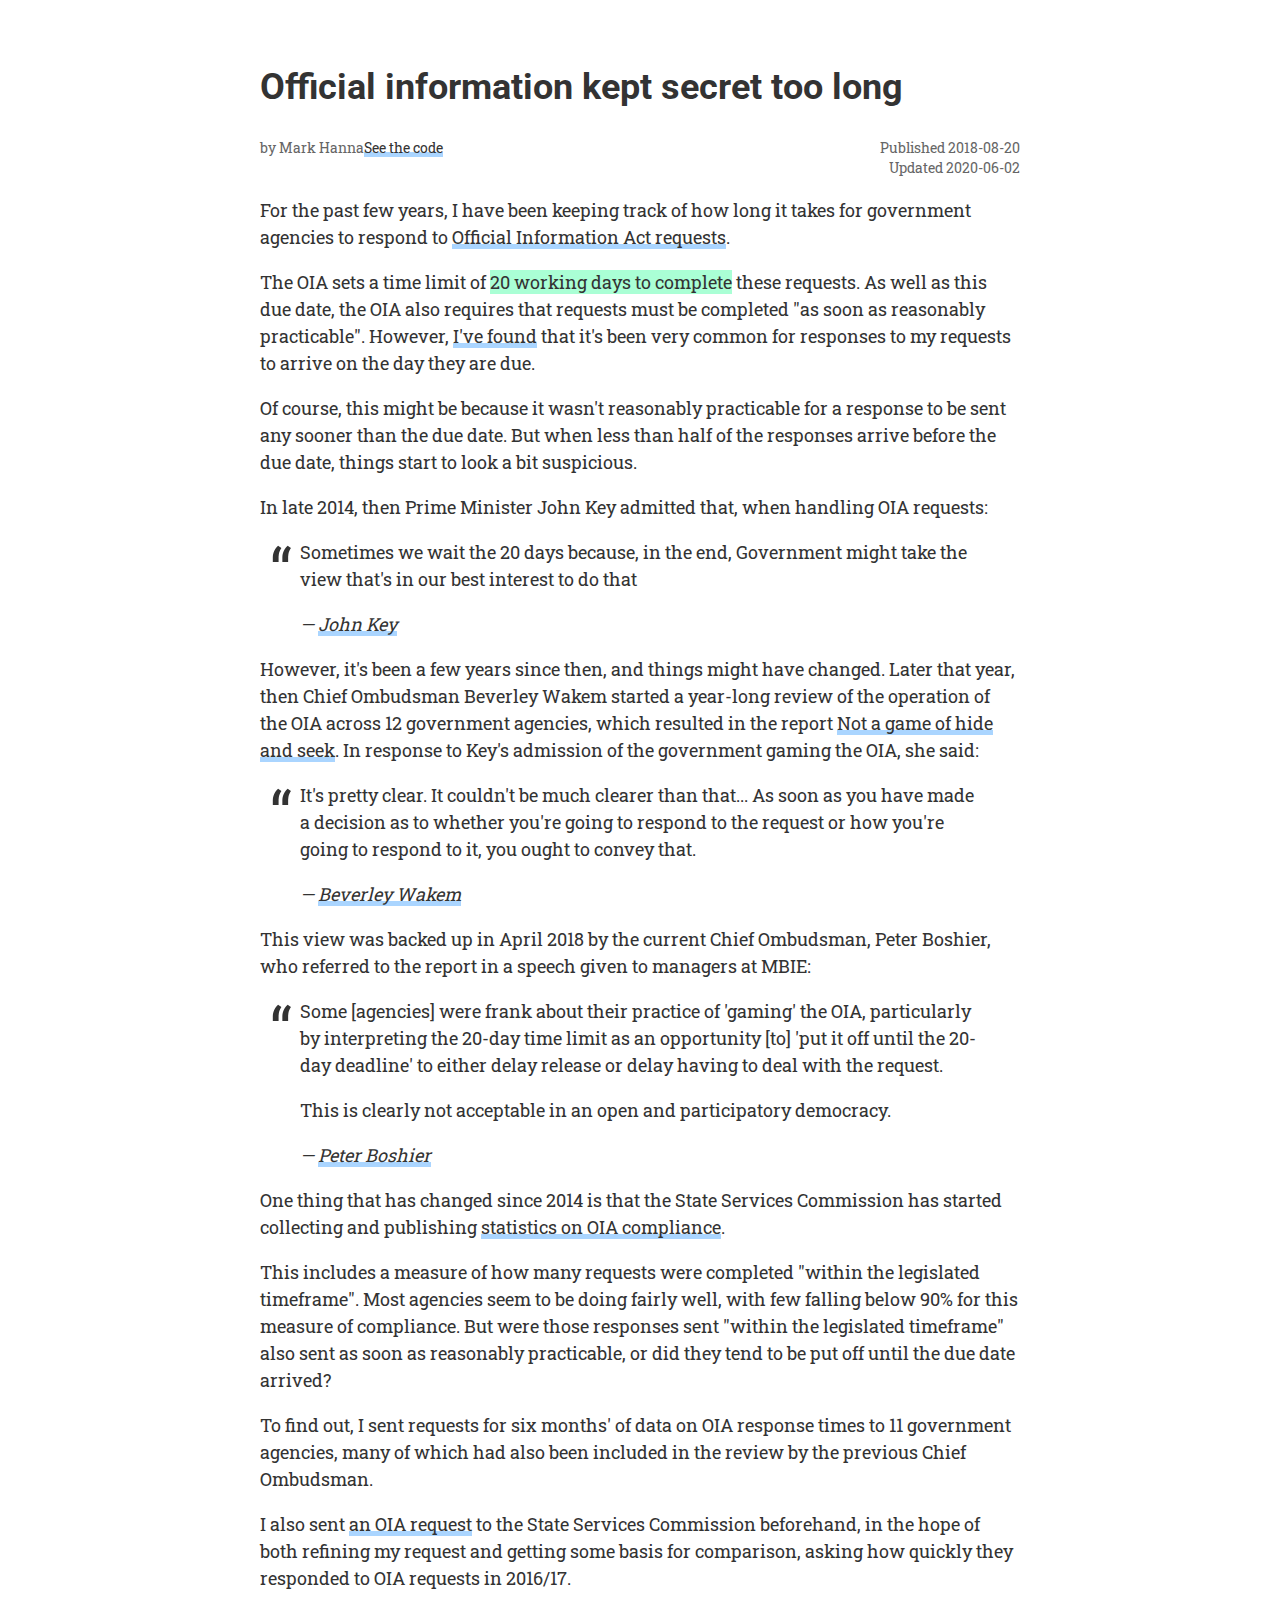
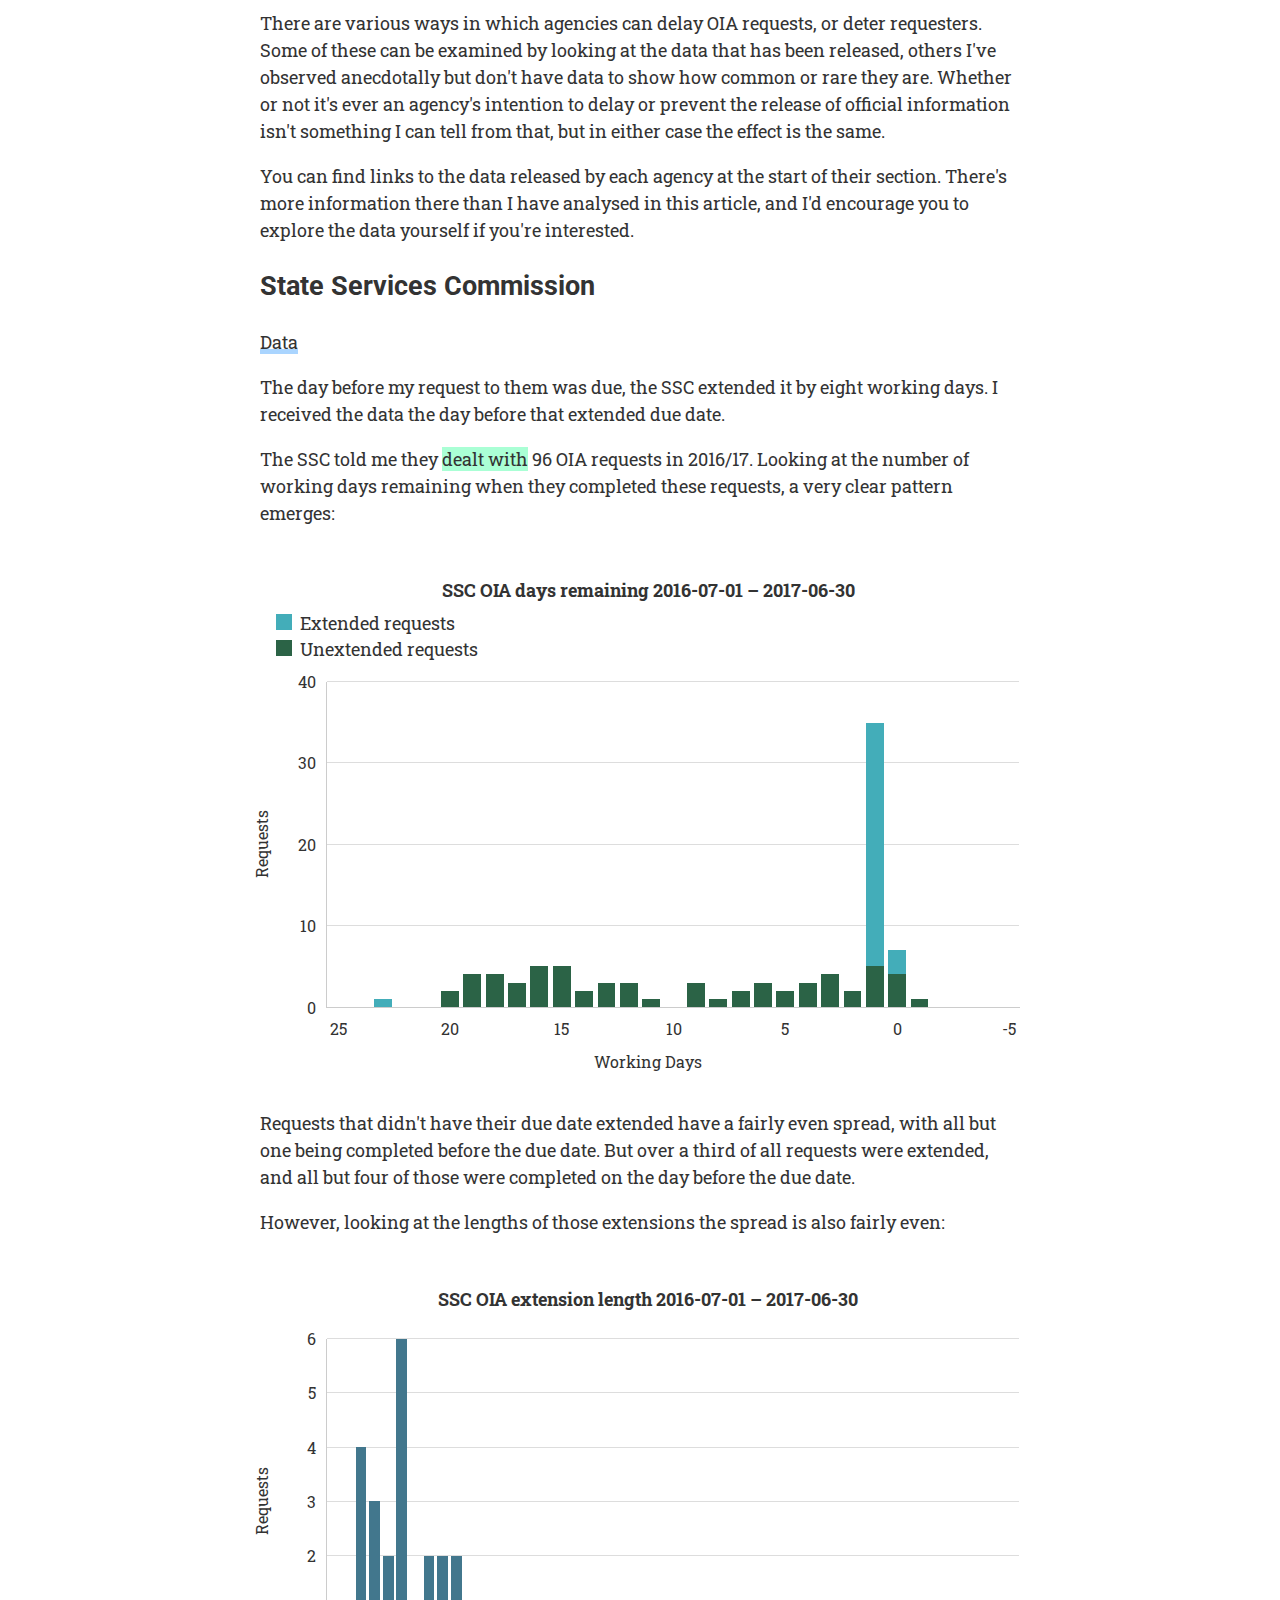
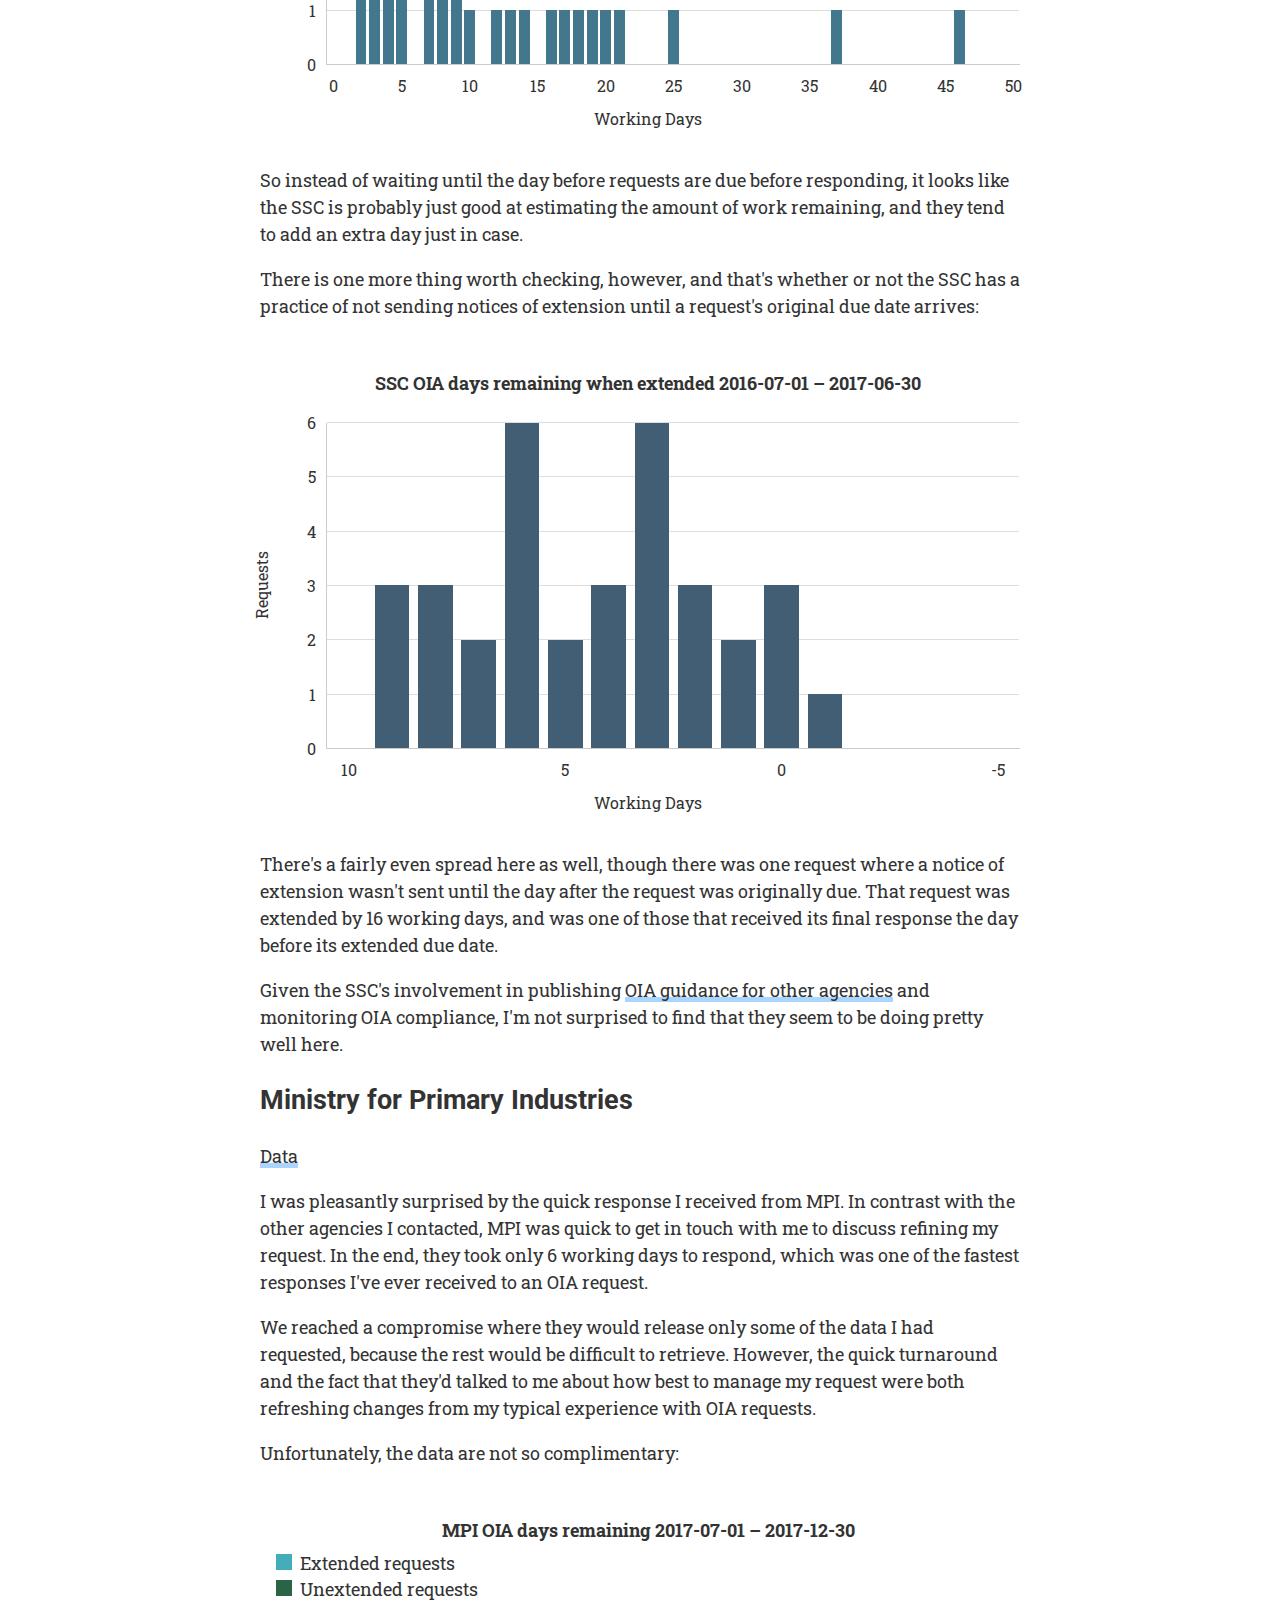
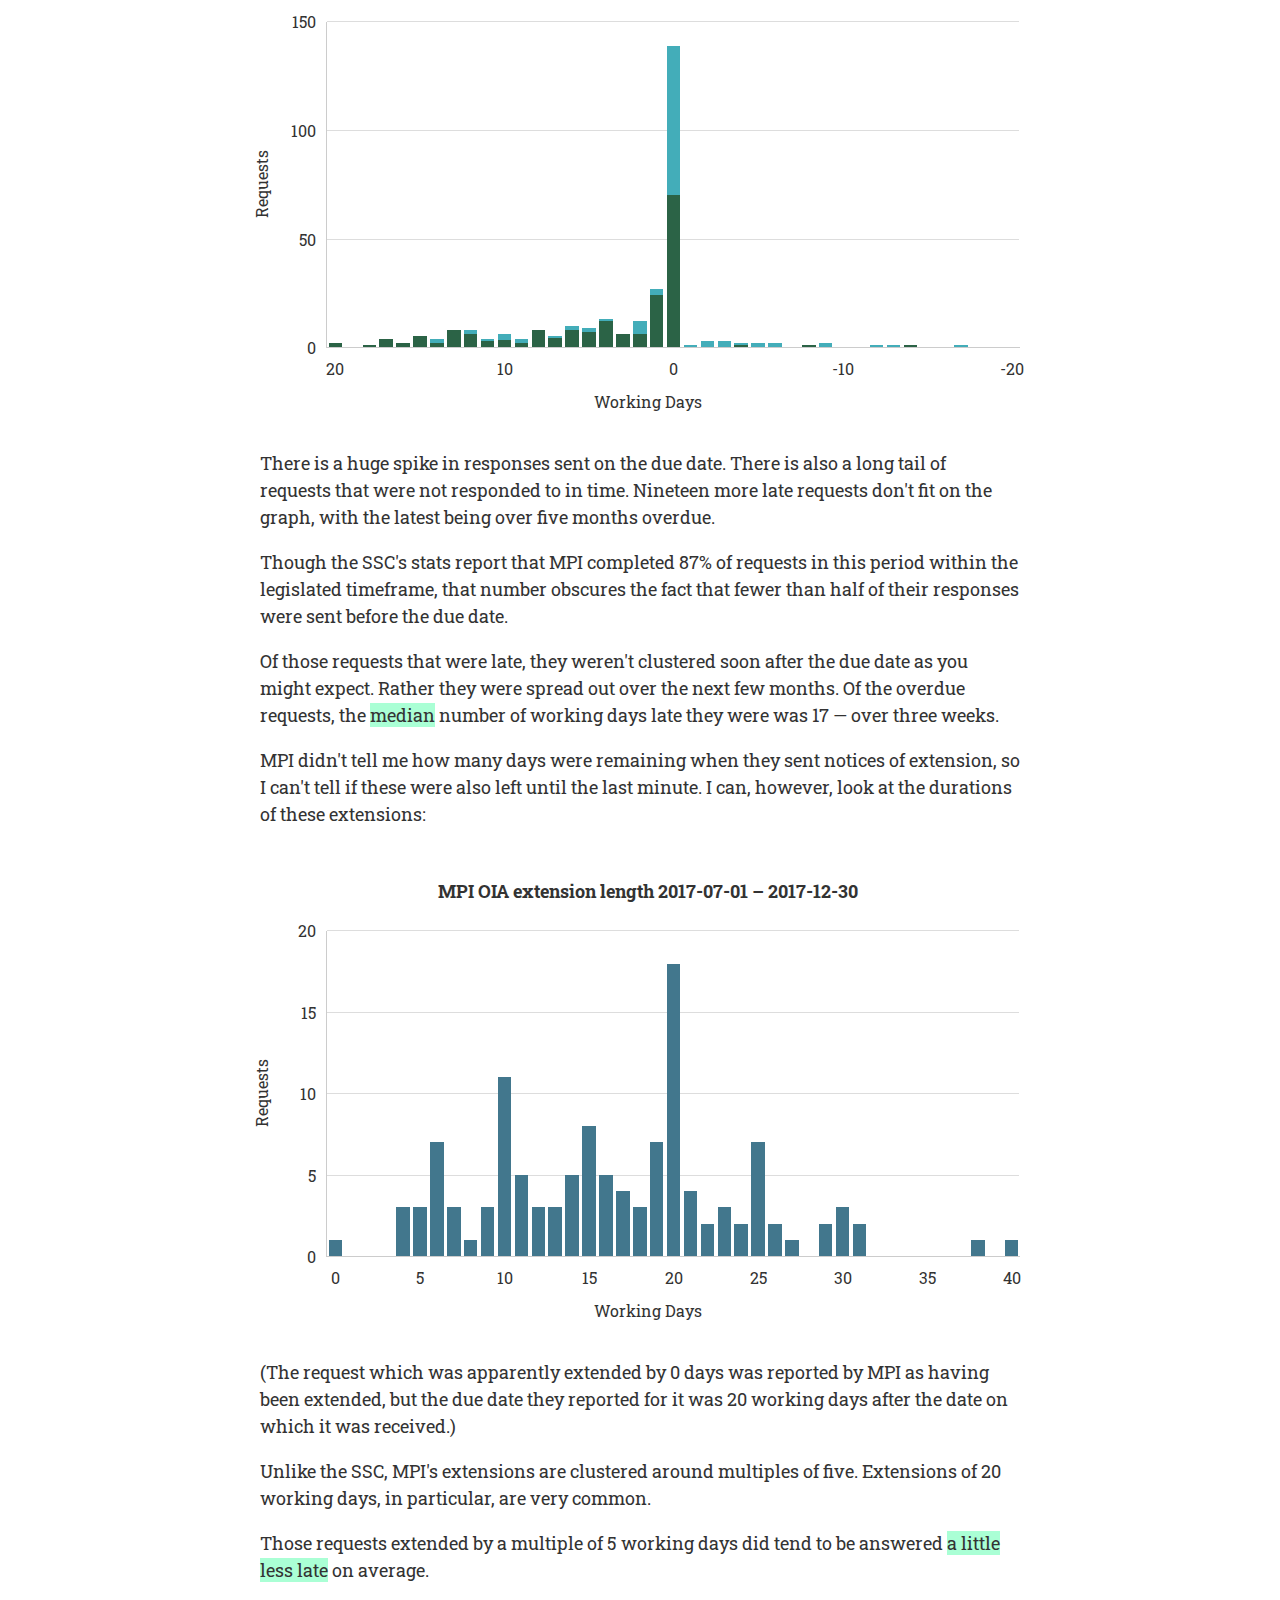
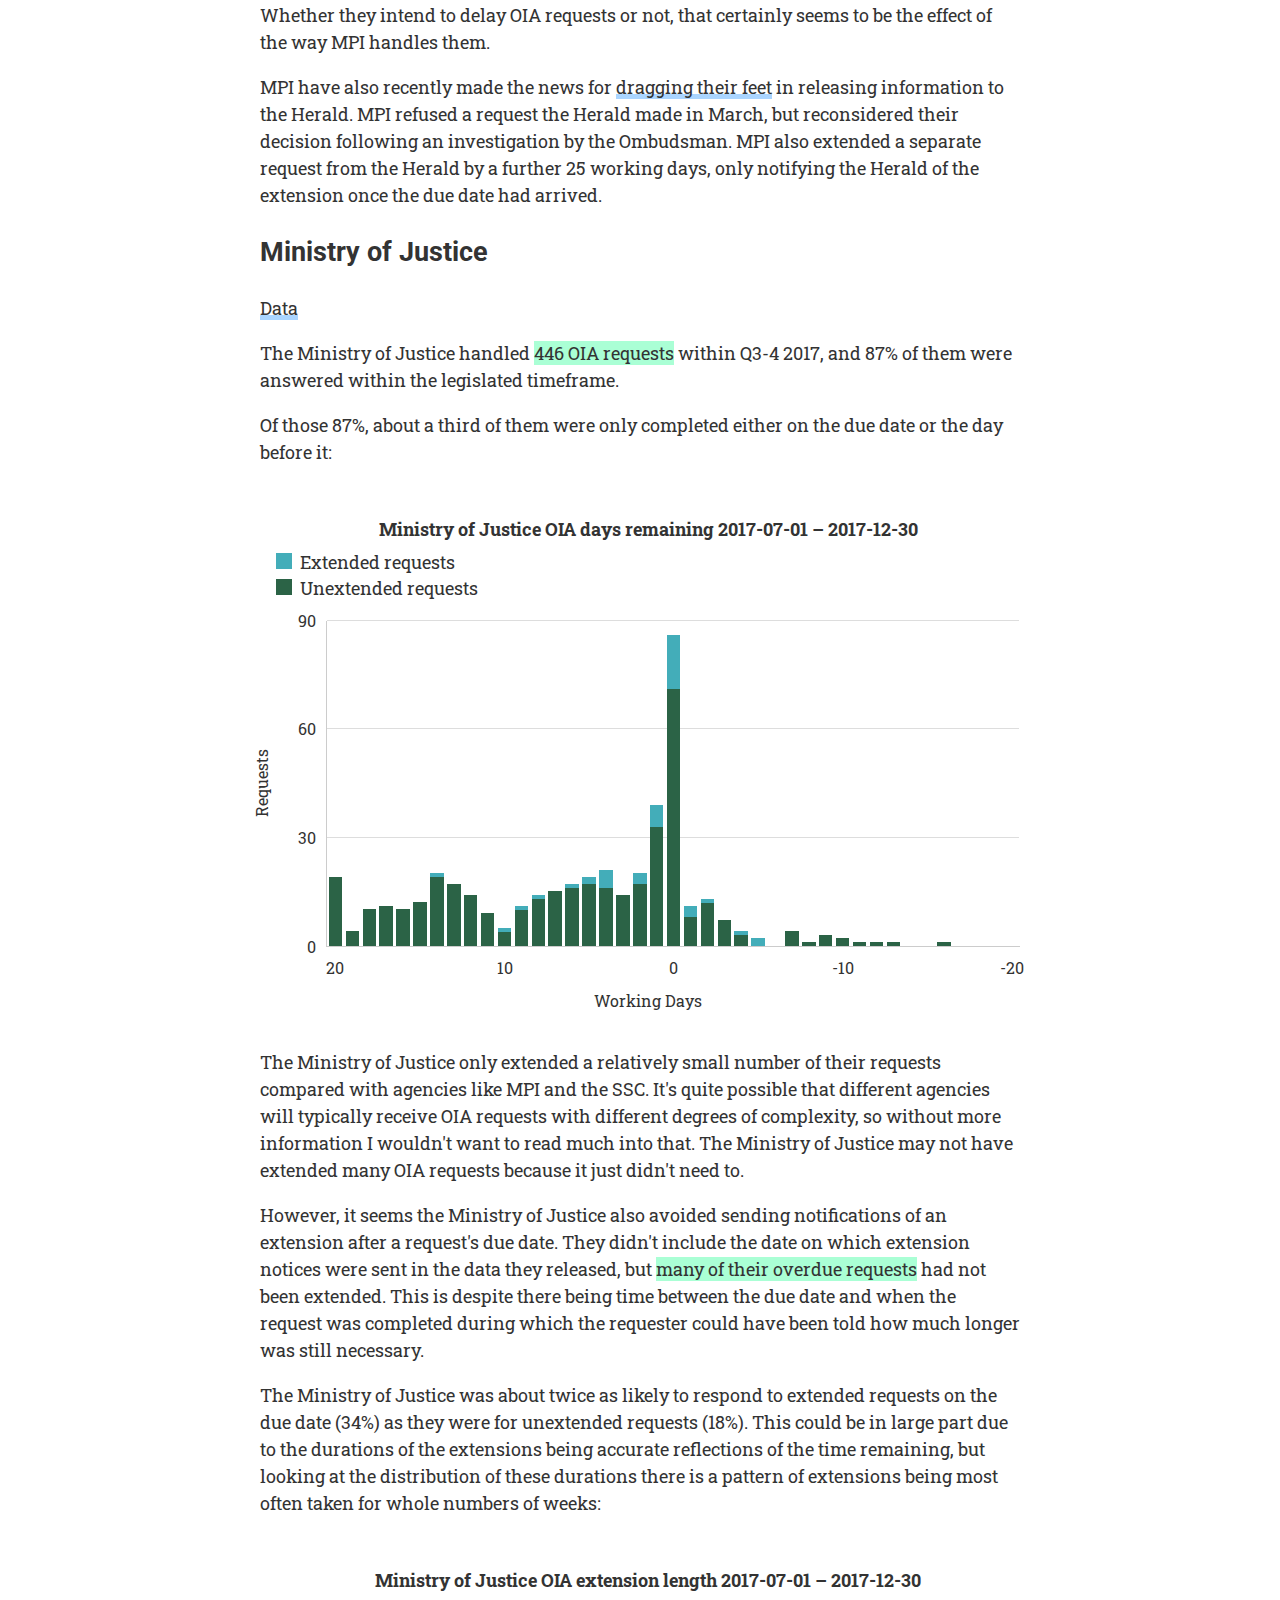
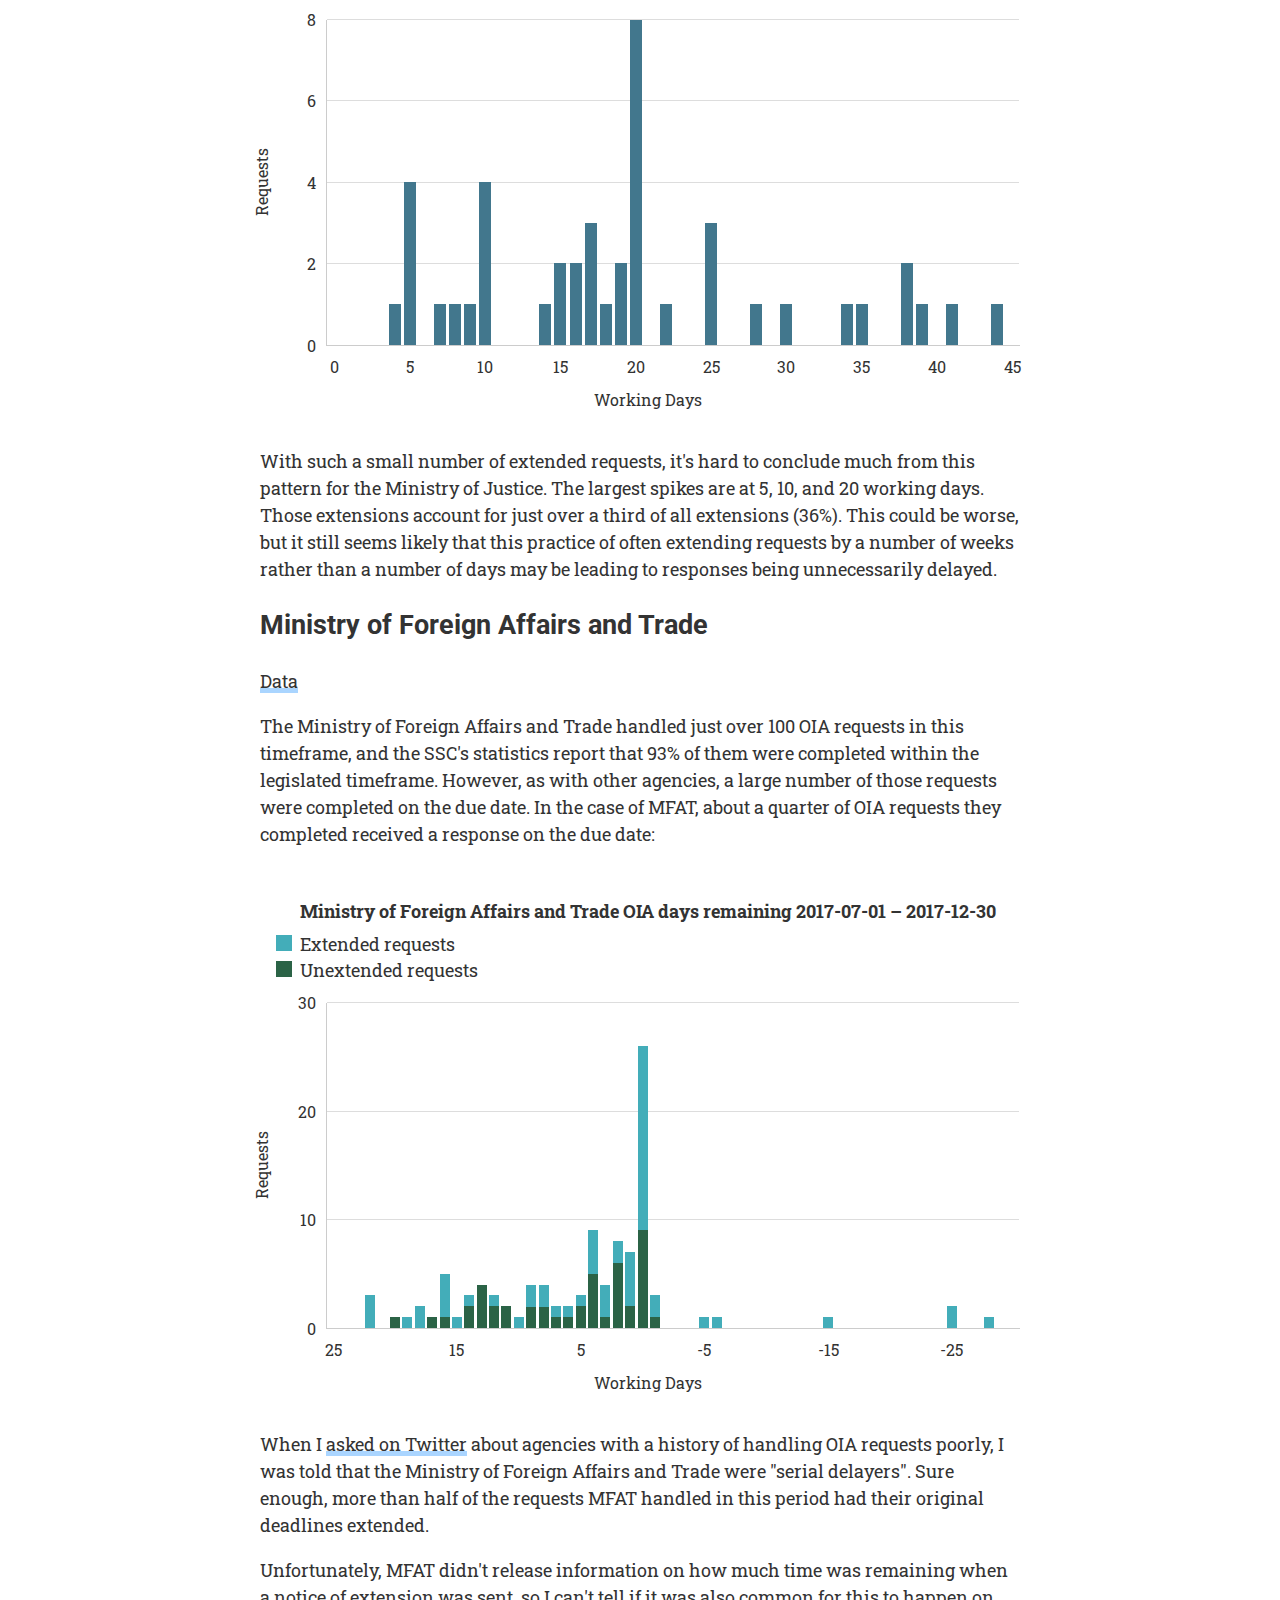
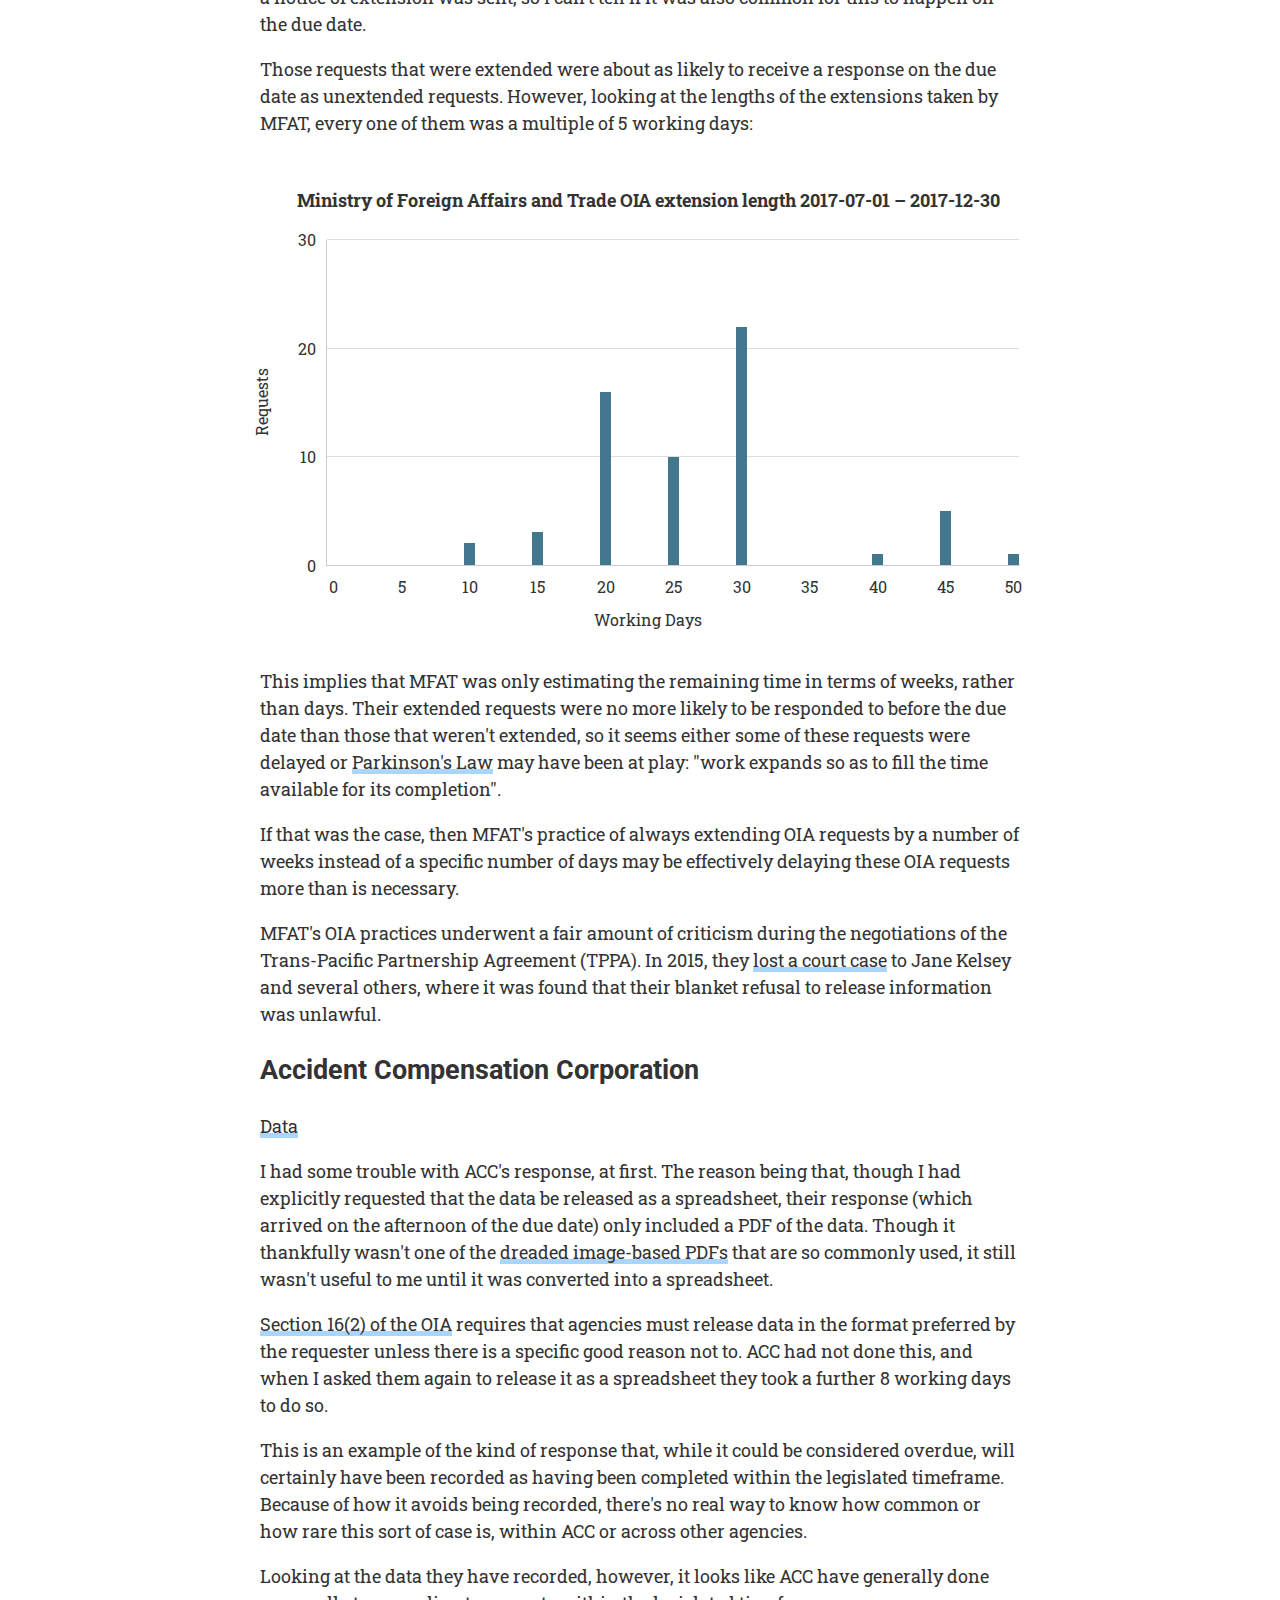
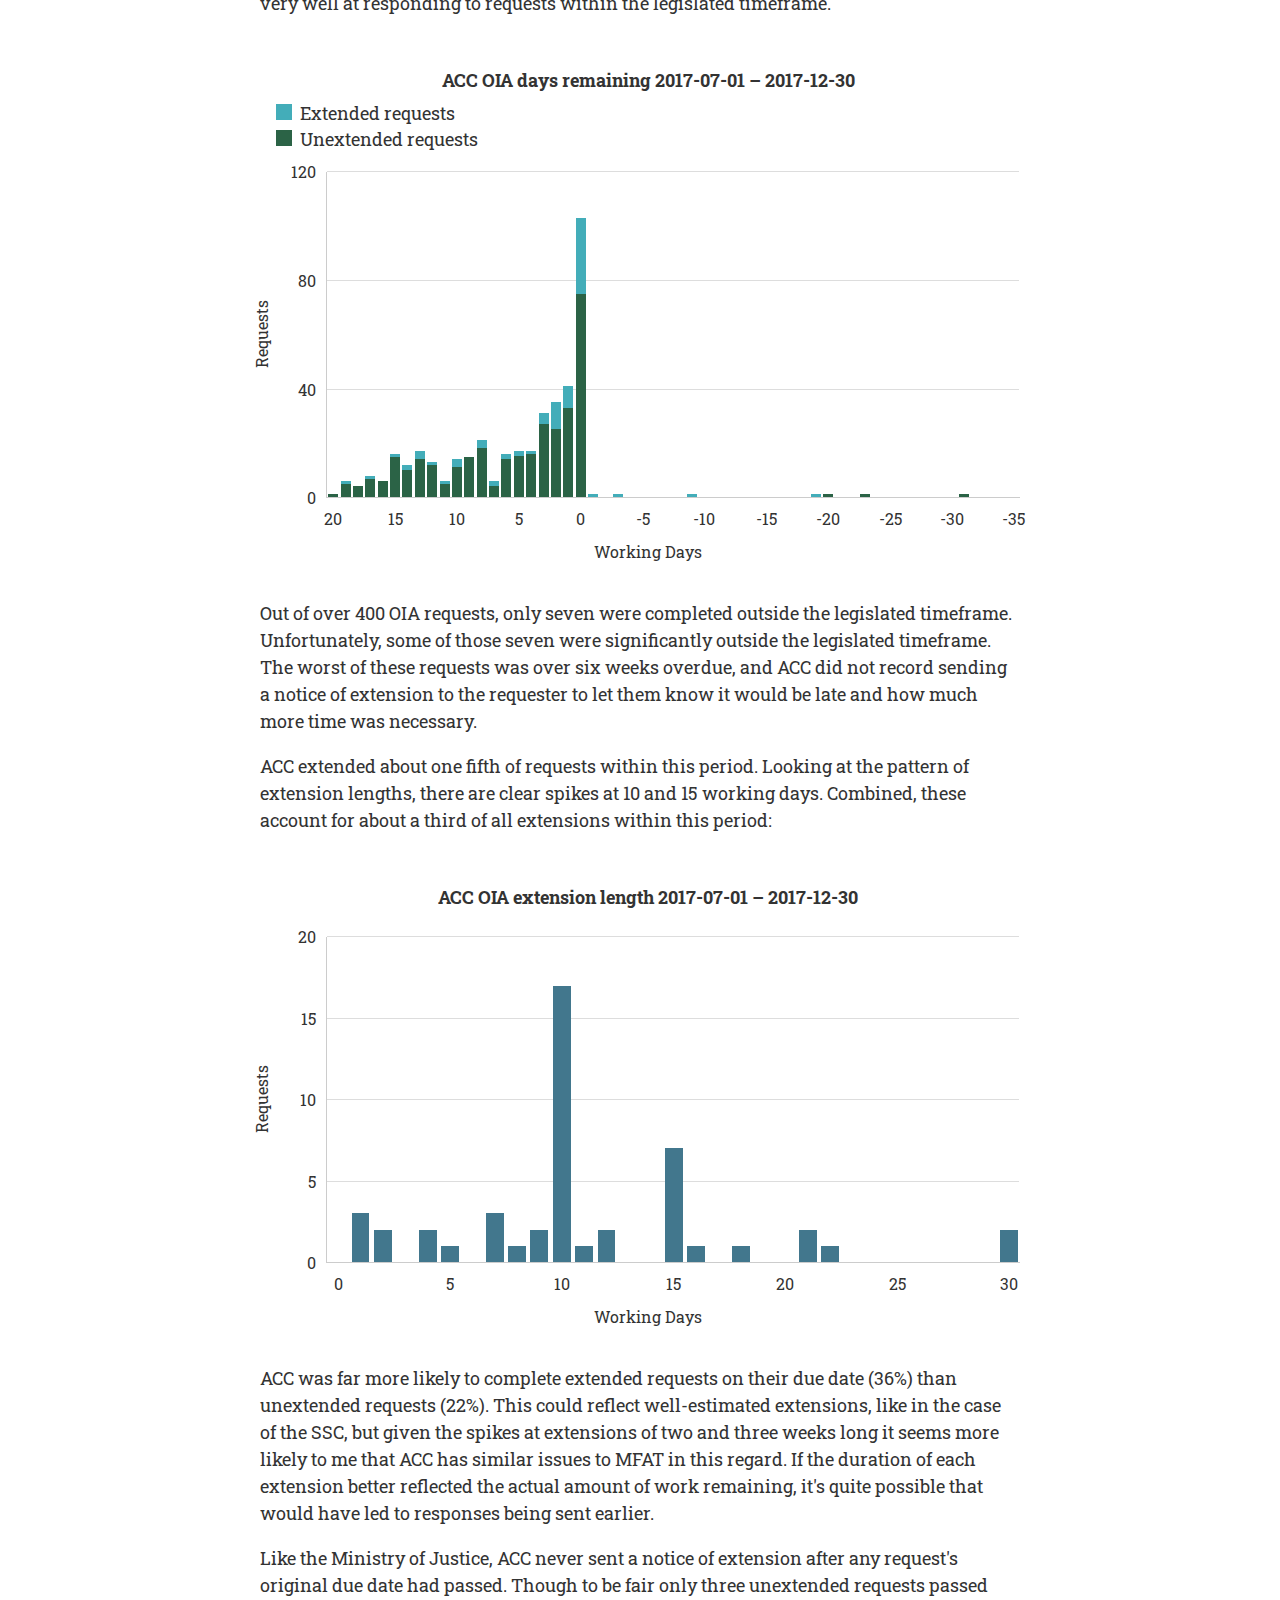
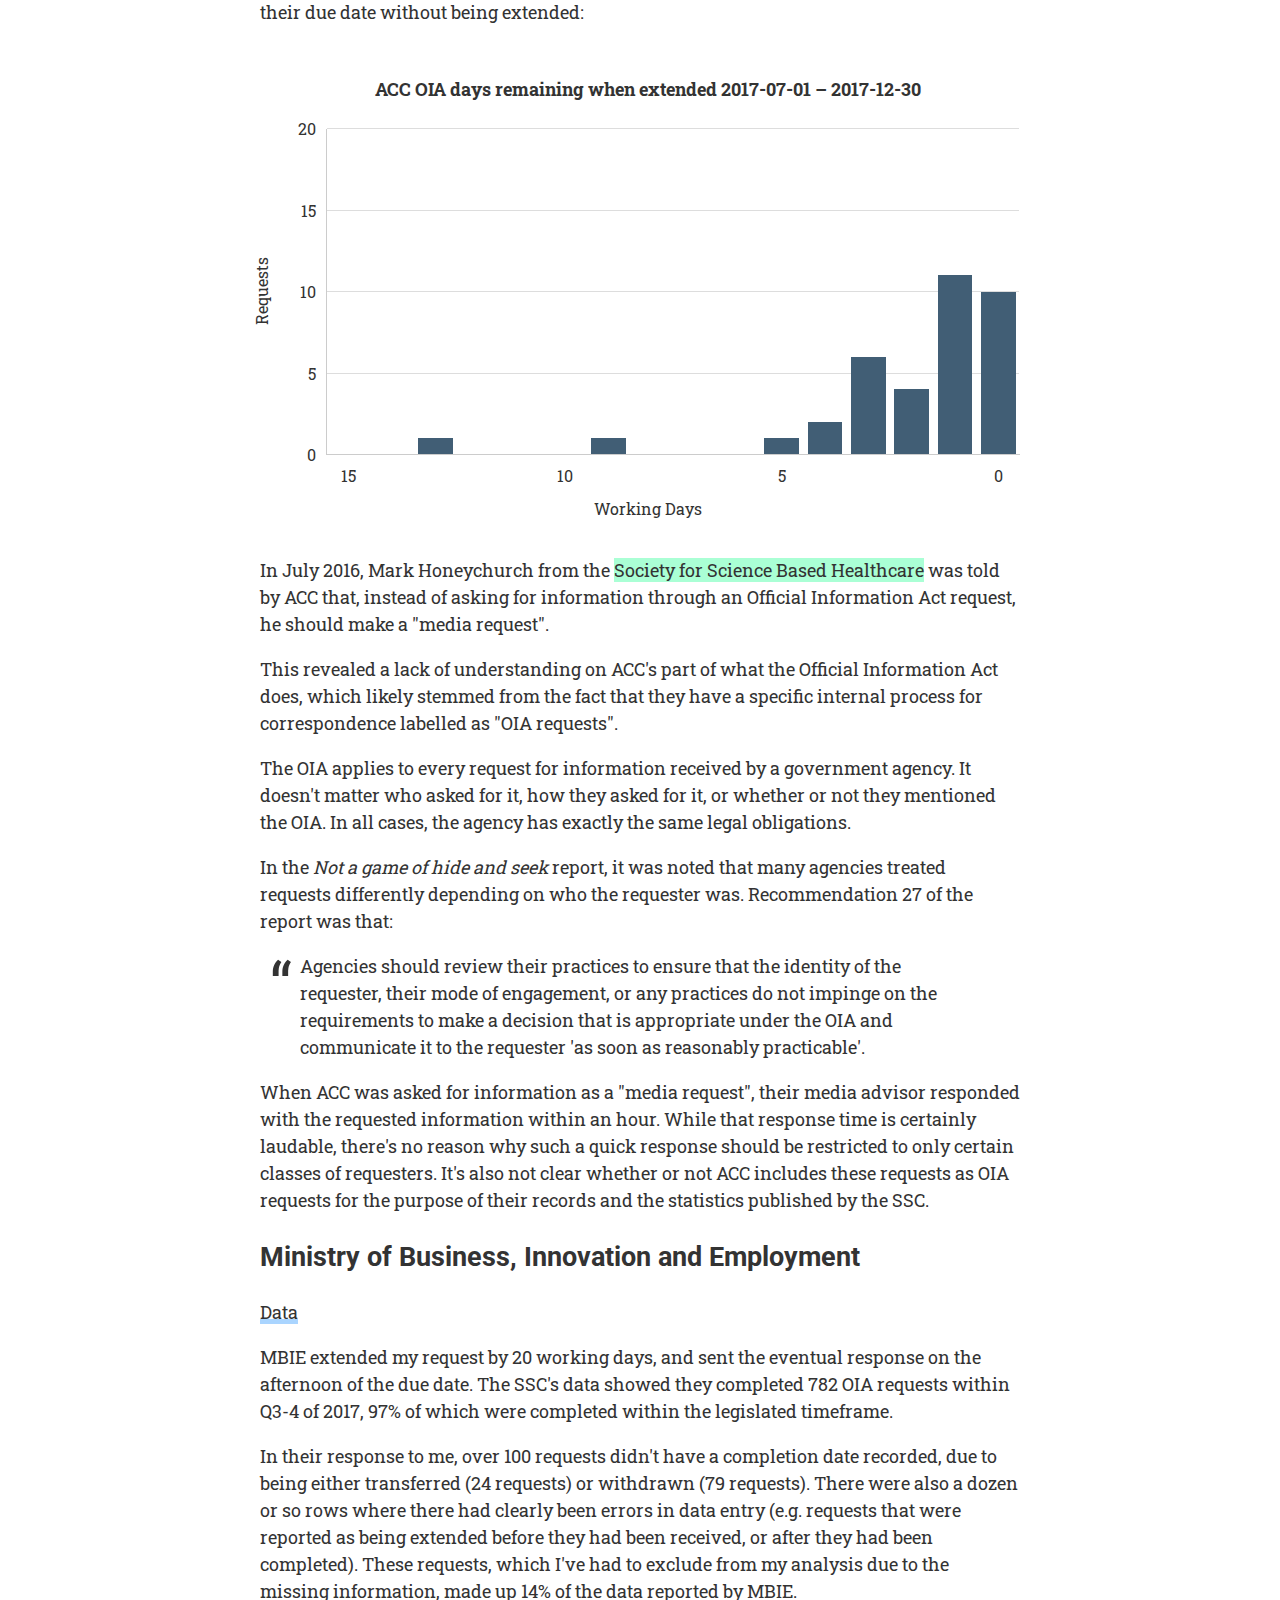
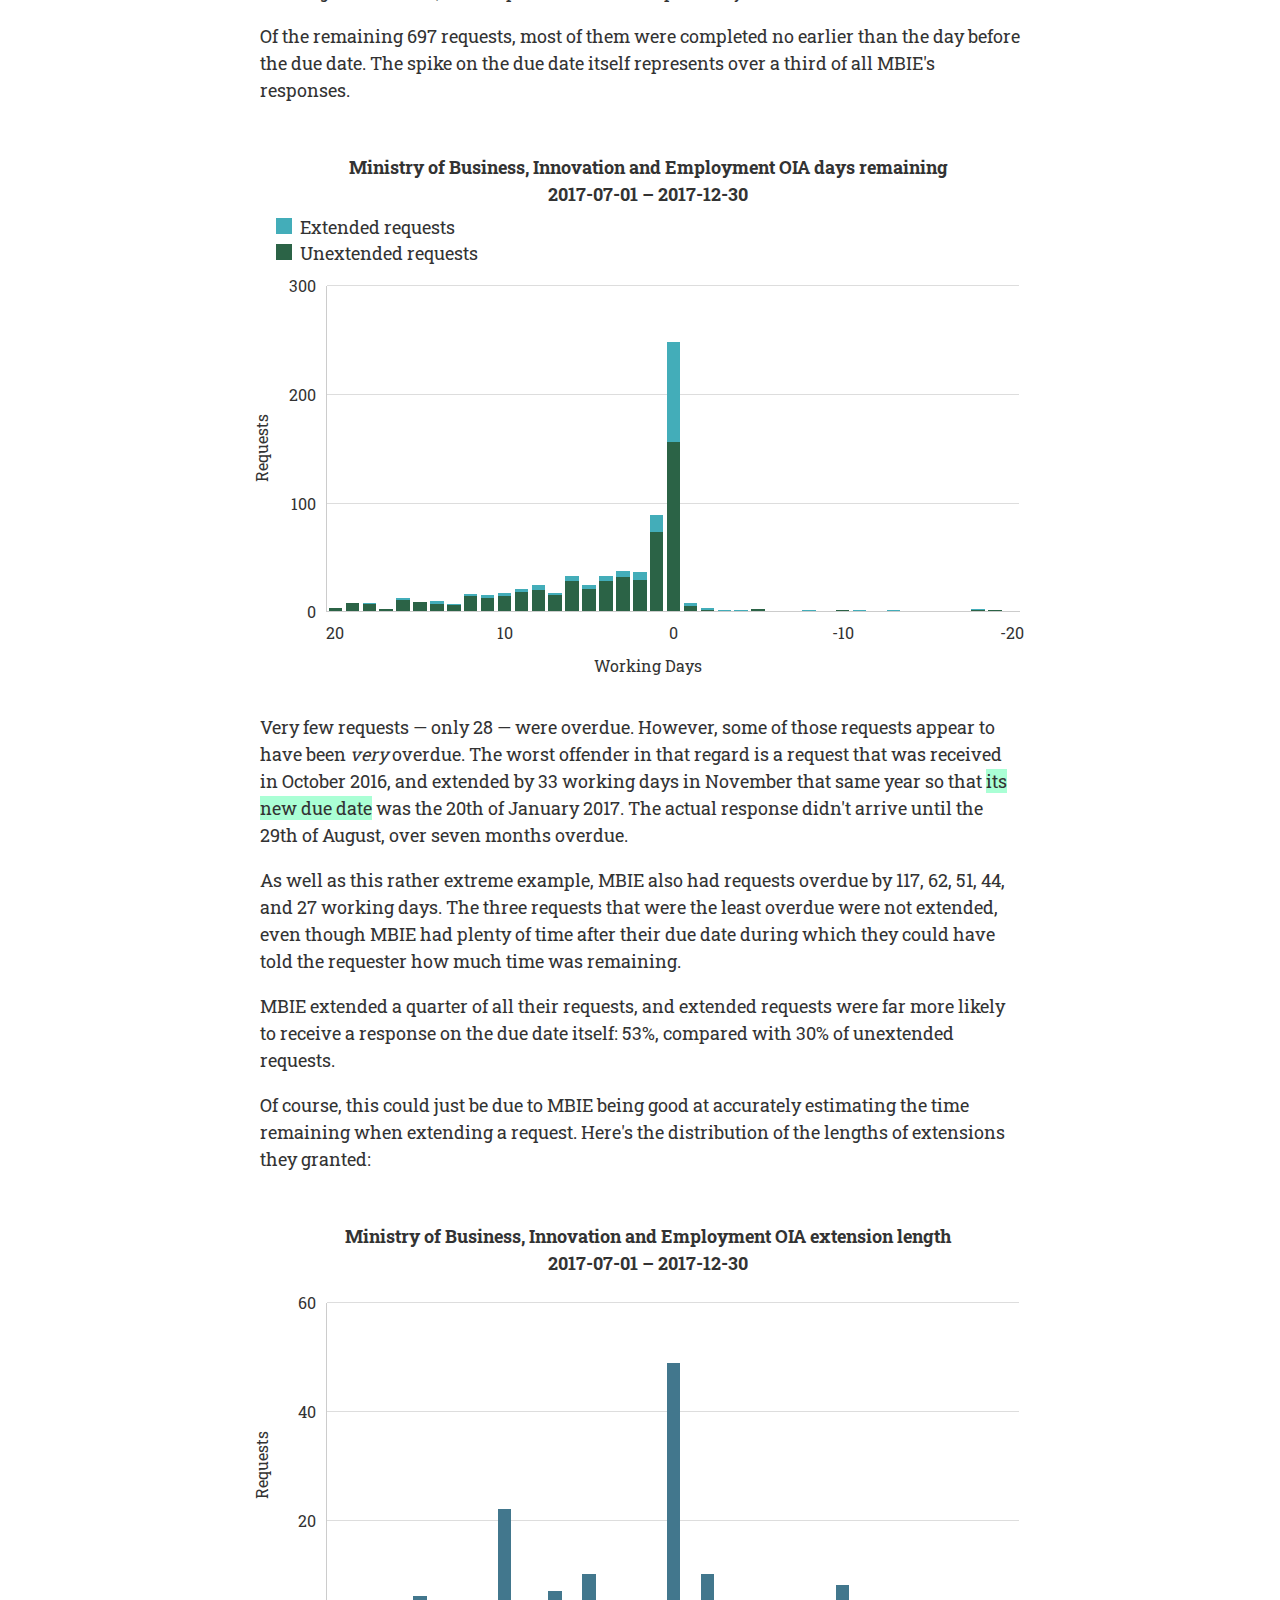
==== commit a34118ce: "Added OIA Delays codebook" ====
--- a/oia-delays/index.html
+++ b/oia-delays/index.html
@@ -1,6 +1,8 @@
 <html lang="en">
 <head>
 	<title>Official information kept secret too long</title>
+
+	<script src="/assets/scripts/app/main.js" type="module"></script>
 
 	<link rel="stylesheet" href="/assets/css/style.css" />
 
@@ -36,19 +38,21 @@
 			<div class="article-meta">
 				<span class="article-meta__author">by Mark Hanna</span>
 				<span class="article-meta__date">Published 2018-08-20</span>
-				<span class="article-meta__date">Updated 2018-08-21</span>
+				<span class="article-meta__date">Updated 2020-06-02</span>
+
+				<a href="codebook/" class="article-meta__codebook">See the code</a>
 			</div>
 		</div>
 
-		<section>
+		<section id="introduction">
 			<div class="content">
 				<p>For the past few years, I have been keeping track of how long it takes for government agencies to respond to <a href="https://oia.nz" target="_blank">Official Information Act requests</a>.</p>
 
 				<p>
 					The OIA sets a time limit of
-					<span class="tooltip" tabindex="0" role="dialog" aria-labelledby="tooltip-time-limit-trigger" aria-describedby="tooltip-time-limit-body">
+					<span class="tooltip js-tooltip" tabindex="0" role="dialog" aria-labelledby="tooltip-time-limit-trigger" aria-describedby="tooltip-time-limit-body">
 						<span class="tooltip__trigger" id="tooltip-time-limit-trigger">20 working days to complete</span>
-						<span class="tooltip__body" id="tooltip-time-limit-body">
+						<span class="tooltip__body js-tooltip__body" id="tooltip-time-limit-body">
 							<span class="p">Agencies can extend this, but they have to tell the requester how much longer they need and give a reason why the extension is necessary.</span>
 							<span class="p">Technically the time limit is for sending a notice of the agency's decision about whether or not to release the requested information, rather than applying to the release of the information itself.</span>
 							<span class="p"><a href="http://www.legislation.govt.nz/act/public/1982/0156/latest/whole.html#DLM65654" target="_blank">Section 28(5) of the OIA</a> essentially requires that, when a decision is made to grant a request, the information must be released without "undue delay". However, in the vast majority of cases, information will be released at the same time as a requester is told the agency has decided to grant their request.</span>
@@ -97,7 +101,7 @@
 		</section>
 
 		<!-- SSC -->
-		<section>
+		<section id="ssc">
 			<div class="content">
 				<h2>State Services Commission</h2>
 
@@ -107,9 +111,9 @@
 
 				<p>
 					The SSC told me they
-					<span class="tooltip" tabindex="0" role="dialog" aria-labelledby="tooltip-ssc-criteria-trigger" aria-describedby="tooltip-ssc-criteria-body">
+					<span class="tooltip js-tooltip" tabindex="0" role="dialog" aria-labelledby="tooltip-ssc-criteria-trigger" aria-describedby="tooltip-ssc-criteria-body">
 						<span class="tooltip__trigger" id="tooltip-ssc-criteria-trigger">dealt with</span>
-						<span class="tooltip__body" id="tooltip-ssc-criteria-body">
+						<span class="tooltip__body js-tooltip__body" id="tooltip-ssc-criteria-body">
 							<span class="p">The criteria used for my requests weren't identical to those used in the statistics published by the SSC, so the numbers won't always line up perfectly. For example, the <a href="http://www.ssc.govt.nz/sites/all/files/oia-statistics-tables-2016-17-v3.xlsx" target="_blank">2016/17 OIA statistics</a> published for the SSC show they completed 97 requests in that timeframe, all of which were completed on time.</span>
 						</span>
 					</span>
@@ -855,7 +859,7 @@
 		</section>
 
 		<!-- MPI -->
-		<section>
+		<section id="mpi">
 			<div class="content">
 				<h2>Ministry for Primary Industries</h2>
 
@@ -1159,9 +1163,9 @@
 
 				<p>
 					Of those requests that were late, they weren't clustered soon after the due date as you might expect. Rather they were spread out over the next few months. Of the overdue requests, the
-					<span class="tooltip" tabindex="0" role="dialog" aria-labelledby="tooltip-mpi-median-trigger" aria-describedby="tooltip-mpi-median-body">
+					<span class="tooltip js-tooltip" tabindex="0" role="dialog" aria-labelledby="tooltip-mpi-median-trigger" aria-describedby="tooltip-mpi-median-body">
 						<span class="tooltip__trigger" id="tooltip-mpi-median-trigger">median</span>
-						<span class="tooltip__body" id="tooltip-mpi-median-body">
+						<span class="tooltip__body js-tooltip__body" id="tooltip-mpi-median-body">
 							<span class="p">Only one request was 17 working days overdue. The remaining late requests were equally split between over and under 17 working days overdue.</span>
 						</span>
 					</span>
@@ -1461,9 +1465,9 @@
 				<p>
 					Those requests extended by a multiple of 5 working days did tend to be answered
 
-					<span class="tooltip" tabindex="0" role="dialog" aria-labelledby="tooltip-mpi-weeks-earlier-trigger" aria-describedby="tooltip-mpi-weeks-earlier-body">
+					<span class="tooltip js-tooltip" tabindex="0" role="dialog" aria-labelledby="tooltip-mpi-weeks-earlier-trigger" aria-describedby="tooltip-mpi-weeks-earlier-body">
 						<span class="tooltip__trigger" id="tooltip-mpi-weeks-earlier-trigger">a little less late</span>
-						<span class="tooltip__body" id="tooltip-mpi-weeks-earlier-body">
+						<span class="tooltip__body js-tooltip__body" id="tooltip-mpi-weeks-earlier-body">
 							<span class="p">On average, requests extended by a multiple of five working days were 2.1 working days overdue, whereas other extended requests were 6.4 working days overdue on average.</span>
 
 							<span class="p">There were some outliers though, requests that were months overdue which can skew the average. By far the most common outcome for each group of extended requests was for the response to be sent on the day it was due.</span>
@@ -1479,7 +1483,7 @@
 		</section>
 
 		<!-- Ministry of Justice -->
-		<section>
+		<section id="justice">
 			<div class="content">
 				<h2>Ministry of Justice</h2>
 
@@ -1487,9 +1491,9 @@
 
 				<p>
 					The Ministry of Justice handled
-					<span class="tooltip" tabindex="0" role="dialog" aria-labelledby="tooltip-justice-inclusion-criteria-trigger" aria-describedby="tooltip-justice-inclusion-criteria-body">
+					<span class="tooltip js-tooltip" tabindex="0" role="dialog" aria-labelledby="tooltip-justice-inclusion-criteria-trigger" aria-describedby="tooltip-justice-inclusion-criteria-body">
 						<span class="tooltip__trigger" id="tooltip-justice-inclusion-criteria-trigger">446 OIA requests</span>
-						<span class="tooltip__body" id="tooltip-justice-inclusion-criteria-body">
+						<span class="tooltip__body js-tooltip__body" id="tooltip-justice-inclusion-criteria-body">
 							<span class="p">The numbers reported by the SSC &mdash; 436 requests completed with 85% being on time &mdash; are slightly different due to different interpretations of the criteria for which requests to include.</span>
 						</span>
 					</span>
@@ -1788,9 +1792,9 @@
 
 				<p>
 					However, it seems the Ministry of Justice also avoided sending notifications of an extension after a request's due date. They didn't include the date on which extension notices were sent in the data they released, but
-					<span class="tooltip" tabindex="0" role="dialog" aria-labelledby="tooltip-justice-overdue-unextended-trigger" aria-describedby="tooltip-justice-overdue-unextended-body">
+					<span class="tooltip js-tooltip" tabindex="0" role="dialog" aria-labelledby="tooltip-justice-overdue-unextended-trigger" aria-describedby="tooltip-justice-overdue-unextended-body">
 						<span class="tooltip__trigger" id="tooltip-justice-overdue-unextended-trigger">many of their overdue requests</span>
-						<span class="tooltip__body" id="tooltip-justice-overdue-unextended-body">
+						<span class="tooltip__body js-tooltip__body" id="tooltip-justice-overdue-unextended-body">
 							<span class="p">The Ministry of Justice extended 44 OIA requests within this period, whereas 36 unextended requests were at least two working days late.</span>
 						</span>
 					</span>
@@ -2118,7 +2122,7 @@
 		</section>
 
 		<!-- MFAT -->
-		<section>
+		<section id="mfat">
 			<div class="content">
 				<h2>Ministry of Foreign Affairs and Trade</h2>
 
@@ -2857,7 +2861,7 @@
 		</section>
 
 		<!-- ACC -->
-		<section>
+		<section id="acc">
 			<div class="content">
 				<h2>Accident Compensation Corporation</h2>
 
@@ -3615,9 +3619,9 @@
 			<div class="content">
 				<p>
 					In July 2016, Mark Honeychurch from the
-					<span class="tooltip" tabindex="0" role="dialog" aria-labelledby="tooltip-acc-sbh-trigger" aria-describedby="tooltip-acc-sbh-body">
+					<span class="tooltip js-tooltip" tabindex="0" role="dialog" aria-labelledby="tooltip-acc-sbh-trigger" aria-describedby="tooltip-acc-sbh-body">
 						<span class="tooltip__trigger" id="tooltip-acc-sbh-trigger">Society for Science Based Healthcare</span>
-						<span class="tooltip__body" id="tooltip-acc-sbh-body">
+						<span class="tooltip__body js-tooltip__body" id="tooltip-acc-sbh-body">
 							<span class="p">I am the chair of the Society for Science Based Healthcare, and have made various OIA requests regarding issues such as <a href="https://honestuniverse.com/2016/05/04/26m-for-acupuncture/" target="_blank">ACC's funding of acupuncture</a>, though I wasn't directly involved in these particular discussions with ACC.</span>
 						</span>
 					</span>
@@ -3639,7 +3643,7 @@
 		</section>
 
 		<!-- MBIE -->
-		<section>
+		<section id="mbie">
 			<div class="content">
 				<h2>Ministry of Business, Innovation and Employment</h2>
 
@@ -3939,9 +3943,9 @@
 			<div class="content">
 				<p>
 					Very few requests &mdash; only 28 &mdash; were overdue. However, some of those requests appear to have been <em>very</em> overdue. The worst offender in that regard is a request that was received in October 2016, and extended by 33 working days in November that same year so that
-					<span class="tooltip" tabindex="0" role="dialog" aria-labelledby="tooltip-summer-break-trigger" aria-describedby="tooltip-summer-break-body">
+					<span class="tooltip js-tooltip" tabindex="0" role="dialog" aria-labelledby="tooltip-summer-break-trigger" aria-describedby="tooltip-summer-break-body">
 						<span class="tooltip__trigger" id="tooltip-summer-break-trigger">its new due date</span>
-						<span class="tooltip__body" id="tooltip-summer-break-body">
+						<span class="tooltip__body js-tooltip__body" id="tooltip-summer-break-body">
 							<span class="p">The Official Information Act effectively takes a break over summer, as dates from the 25th of December to the 15th of January aren't considered to be "working days". This means requests received near the end of the year typically take longer to be completed.</span>
 						</span>
 					</span>
@@ -4531,7 +4535,7 @@
 		</section>
 
 		<!-- MSD -->
-		<section>
+		<section id="msd">
 			<div class="content">
 				<h2>Ministry of Social Development</h2>
 
@@ -4837,9 +4841,9 @@
 
 				<p>
 					Even looking only at those
-					<span class="tooltip" tabindex="0" role="dialog" aria-labelledby="tooltip-msd-criteria-trigger" aria-describedby="tooltip-msd-criteria-body">
+					<span class="tooltip js-tooltip" tabindex="0" role="dialog" aria-labelledby="tooltip-msd-criteria-trigger" aria-describedby="tooltip-msd-criteria-body">
 						<span class="tooltip__trigger" id="tooltip-msd-criteria-trigger">requests completed in Q3-4 2017</span>,
-						<span class="tooltip__body" id="tooltip-msd-criteria-body">
+						<span class="tooltip__body js-tooltip__body" id="tooltip-msd-criteria-body">
 							<span class="p">The criteria MSD used for choosing which requests to include in the data they sent me differed slightly from what they used when calculating the statistics to report to the SSC. Some of the requests in the data they sent to me weren't in the Q3-4 2017 stats reported by the SSC, and some requests included in those stats weren't included in the data released to me.</span>
 						</span>
 					</span>
@@ -5157,7 +5161,7 @@
 		</section>
 
 		<!-- Ministry of Health -->
-		<section>
+		<section id="health">
 			<div class="content">
 				<h2>Ministry of Health</h2>
 
@@ -5760,7 +5764,7 @@
 		</section>
 
 		<!-- Ministry of Education -->
-		<section>
+		<section id="education">
 			<div class="content">
 				<h2>Ministry of Education</h2>
 
@@ -6677,7 +6681,7 @@
 		</section>
 
 		<!-- Corrections -->
-		<section>
+		<section id="corrections">
 			<div class="content">
 				<h2>Department of Corrections</h2>
 
@@ -6981,9 +6985,9 @@
 			<div class="content">
 				<p>
 					Of course, this could just mean that they're very good at responding to OIA requests quickly. The strange thing, though, is that the distribution for their
-					<span class="tooltip" tabindex="0" role="dialog" aria-labelledby="tooltip-corrections-non-oia-trigger" aria-describedby="tooltip-corrections-non-oia-body">
+					<span class="tooltip js-tooltip" tabindex="0" role="dialog" aria-labelledby="tooltip-corrections-non-oia-trigger" aria-describedby="tooltip-corrections-non-oia-body">
 							<span class="tooltip__trigger" id="tooltip-corrections-non-oia-trigger">non-OIA correspondence</span>
-							<span class="tooltip__body" id="tooltip-corrections-non-oia-body">
+							<span class="tooltip__body js-tooltip__body" id="tooltip-corrections-non-oia-body">
 								<span class="p">I obtained this by calculating the difference between the initial data released and the OIA-specific data released later.</span>
 
 								<span class="p">These data sets don't line up perfectly, as the OIA data shows many more responses with 20 days remaining than in the data that supposedly included both OIA and general correspondence. In the graph below, that is shown as 0 instead of the actual value calculated, which was -186.</span>
@@ -7860,9 +7864,9 @@
 					<p>&hellip;</p>
 
 					<p>As we will be publishing these reports on our website, your request is declined under section 18(e)
-						<span class="tooltip" tabindex="0" role="dialog" aria-labelledby="tooltip-18e-sic-trigger" aria-describedby="tooltip-18e-sic-body">
+						<span class="tooltip js-tooltip" tabindex="0" role="dialog" aria-labelledby="tooltip-18e-sic-trigger" aria-describedby="tooltip-18e-sic-body">
 							<span class="tooltip__trigger" id="tooltip-18e-sic-trigger">[sic]</span>
-							<span class="tooltip__body" id="tooltip-18e-sic-body">
+							<span class="tooltip__body js-tooltip__body" id="tooltip-18e-sic-body">
 								<span class="p"><a href="http://www.legislation.govt.nz/act/public/1982/0156/latest/whole.html#DLM65600" target="_blank">Section 18(e) of the OIA</a> allows requests to be refused if the requested information does not exist. The section Corrections meant to invoke was <a href="http://www.legislation.govt.nz/act/public/1982/0156/latest/whole.html#DLM65600" target="_blank">18(d)</a>.</span>
 							</span>
 						</span>
@@ -7888,7 +7892,7 @@
 		</section>
 
 		<!-- Police -->
-		<section>
+		<section id="police">
 			<div class="content">
 				<h2>New Zealand Police</h2>
 
@@ -7900,16 +7904,16 @@
 
 				<p>
 					New Zealand Police also processes far more OIA requests than any other agency. The SSC's statistics for Q3-4 2017 show that Police completed 5,650 requests in that time, 7% of which were completed late. In terms of the number of requests handled, there's a big gap before
-					<span class="tooltip" tabindex="0" role="dialog" aria-labelledby="tooltip-police-next-agency-trigger" aria-describedby="tooltip-police-next-agency-body">
+					<span class="tooltip js-tooltip" tabindex="0" role="dialog" aria-labelledby="tooltip-police-next-agency-trigger" aria-describedby="tooltip-police-next-agency-body">
 						<span class="tooltip__trigger" id="tooltip-police-next-agency-trigger">the next agency</span>,
-						<span class="tooltip__body" id="tooltip-police-next-agency-body">
+						<span class="tooltip__body js-tooltip__body" id="tooltip-police-next-agency-body">
 							<span class="p">The Earthquake Commission processed 2,980 requests in the same period, just over half the number processed by Police.</span>
 						</span>
 					</span>
 					and only
-					<span class="tooltip" tabindex="0" role="dialog" aria-labelledby="tooltip-police-next-agency-trigger" aria-describedby="tooltip-police-next-agency-body">
+					<span class="tooltip js-tooltip" tabindex="0" role="dialog" aria-labelledby="tooltip-police-next-agency-trigger" aria-describedby="tooltip-police-next-agency-body">
 						<span class="tooltip__trigger" id="tooltip-police-next-agency-trigger">four agencies</span>
-						<span class="tooltip__body" id="tooltip-police-next-agency-body">
+						<span class="tooltip__body js-tooltip__body" id="tooltip-police-next-agency-body">
 							<span class="p">As well as Police and the Earthquake Commission, the Department of Corrections processed 1,906 requests in this period and Fire and Emergency New Zealand processed 1,071. The next agency is the Ministry of Business, Innovation, and Employment at 810 requests.</span>
 						</span>
 					</span>
@@ -7940,9 +7944,9 @@
 
 				<p>
 					Police seem far more likely than other agencies to demand evidence that a first-time requester is
-					<span class="tooltip" tabindex="0" role="dialog" aria-labelledby="tooltip-oia-eligibiliy-trigger" aria-describedby="tooltip-oia-eligibiliy-body">
+					<span class="tooltip js-tooltip" tabindex="0" role="dialog" aria-labelledby="tooltip-oia-eligibiliy-trigger" aria-describedby="tooltip-oia-eligibiliy-body">
 						<span class="tooltip__trigger" id="tooltip-oia-eligibiliy-trigger">eligible</span>
-						<span class="tooltip__body" id="tooltip-oia-eligibiliy-body">
+						<span class="tooltip__body js-tooltip__body" id="tooltip-oia-eligibiliy-body">
 							<span class="p"><a href="http://www.legislation.govt.nz/act/public/1982/0156/latest/whole.html#DLM65382" target="_blank">Section 12(1) of the OIA</a> states that anyone who is in New Zealand, or is a citizen or permanent resident of New Zealand, is eligible to make a request under the OIA. Certain body corporates are also eligible, but requests made publicly on FYI tend to be from individuals.</span>
 						</span>
 					</span>
@@ -8003,9 +8007,9 @@
 
 				<p>
 					It took <a href="https://fyi.org.nz/request/6084-specific-research-used-to-estimate-potential-social-harm-of-cannabis/" target="_blank">a follow-up request</a>, and 13 more working days, for NZ Police to
-					<span class="tooltip" tabindex="0" role="dialog" aria-labelledby="tooltip-police-research-link-trigger" aria-describedby="tooltip-police-research-link-body">
+					<span class="tooltip js-tooltip" tabindex="0" role="dialog" aria-labelledby="tooltip-police-research-link-trigger" aria-describedby="tooltip-police-research-link-body">
 						<span class="tooltip__trigger" id="tooltip-police-research-link-trigger">provide a picture of the URL</span>
-						<span class="tooltip__body" id="tooltip-police-research-link-body">
+						<span class="tooltip__body js-tooltip__body" id="tooltip-police-research-link-body">
 							<span class="p">Due to the practice of printing, signing, then scanning responses before sending them, Police didn't actually send a link. Rather, they sent an image-based PDF file containing a picture of the URL. Because it was just a picture, I couldn't click on the URL, though as I don't rely on a screen reader I could still type it out by hand.</span>
 
 							<span class="p">The use of inaccessible formats for responses to OIA requests is a significant problem, which I have <a href="https://honestuniverse.com/2017/11/17/oia-accessibility/" target="_blank">written about previously</a>.</span>
@@ -8021,7 +8025,7 @@
 		</section>
 
 		<!-- NZTA -->
-		<section>
+		<section id="nzta">
 			<div class="content">
 				<h2>New Zealand Transport Agency</h2>
 
@@ -8039,9 +8043,9 @@
 
 				<p>
 					Like Police, it sounds as though the system NZTA has in place for recording information on how they handle OIA requests has very restricted reporting capabilities. Whether it involved manually checking OIA requests or extracting information from a database, seven agencies who
-					<span class="tooltip" tabindex="0" role="dialog" aria-labelledby="tooltip-nzta-more-requests-trigger" aria-describedby="tooltip-nzta-more-requests-body">
+					<span class="tooltip js-tooltip" tabindex="0" role="dialog" aria-labelledby="tooltip-nzta-more-requests-trigger" aria-describedby="tooltip-nzta-more-requests-body">
 						<span class="tooltip__trigger" id="tooltip-nzta-more-requests-trigger">handled more OIA requests</span>
-						<span class="tooltip__body" id="tooltip-nzta-more-requests-body">
+						<span class="tooltip__body js-tooltip__body" id="tooltip-nzta-more-requests-body">
 							<span class="p">The agency with the next highest number of requests was MPI, with 328. Corrections had 1,906 requests, more than six times the number NZTA completed, and was able to provide me with data on each of them.</span>
 						</span>
 					</span>
@@ -8056,7 +8060,7 @@
 			</div>
 		</section>
 
-		<section>
+		<section id="fixtheoia">
 			<div class="content">
 				<h2>Fixing the OIA</h2>
 
--- a/assets/css/style.css
+++ b/assets/css/style.css
@@ -145,23 +145,32 @@
   position: relative;
   cursor: pointer;
   background-color: #aaffd5; }
-  .tooltip__trigger:hover,
-  .tooltip:focus .tooltip__trigger,
-  .tooltip:focus-within .tooltip__trigger {
-    background-color: #77ffbb; }
-    .tooltip__trigger:hover:before,
-    .tooltip:focus .tooltip__trigger:before,
-    .tooltip:focus-within .tooltip__trigger:before {
-      content: "";
-      position: absolute;
-      left: 0;
-      right: 0;
-      top: -18px;
-      bottom: -18px; }
+
+.tooltip__trigger:hover,
+.tooltip:focus .tooltip__trigger {
+  background-color: #77ffbb; }
+  .tooltip__trigger:hover:before,
+  .tooltip:focus .tooltip__trigger:before {
+    content: "";
+    position: absolute;
+    left: 0;
+    right: 0;
+    top: -18px;
+    bottom: -18px; }
+
+.tooltip:focus-within .tooltip__trigger {
+  background-color: #77ffbb; }
+  .tooltip:focus-within .tooltip__trigger:before {
+    content: "";
+    position: absolute;
+    left: 0;
+    right: 0;
+    top: -18px;
+    bottom: -18px; }
 
 .tooltip__body {
   position: absolute;
-  z-index: 2;
+  z-index: 1;
   padding: 10px;
   margin: 10px 0;
   background: #fff;
@@ -186,10 +195,23 @@
     .tooltip__body {
       width: 400px;
       transform: translate(10px, -20px); } }
-  .tooltip:focus .tooltip__body,
-  .tooltip:focus-within .tooltip__body,
-  .tooltip:hover .tooltip__body, .tooltip__body:hover {
-    display: inline-block; }
+
+.tooltip__body:hover,
+.tooltip:focus .tooltip__body,
+.tooltip:hover .tooltip__body {
+  display: inline-block; }
+
+.tooltip:focus-within .tooltip__body {
+  display: inline-block; }
+
+.tooltip.tooltip--hidden .tooltip__body {
+  display: none; }
+
+.tooltip--block .tooltip__body {
+  transform: none;
+  left: 20px;
+  width: calc(100% - 40px);
+  margin-top: 44px; }
 
 @media print {
   .tooltip__body {
@@ -260,7 +282,8 @@
   position: relative;
   z-index: 1;
   width: 100%;
-  margin: 20px 0; }
+  margin: 20px 0;
+  page-break-inside: avoid; }
   @media (min-width: 768px) {
     .chart {
       margin: 40px 0; } }
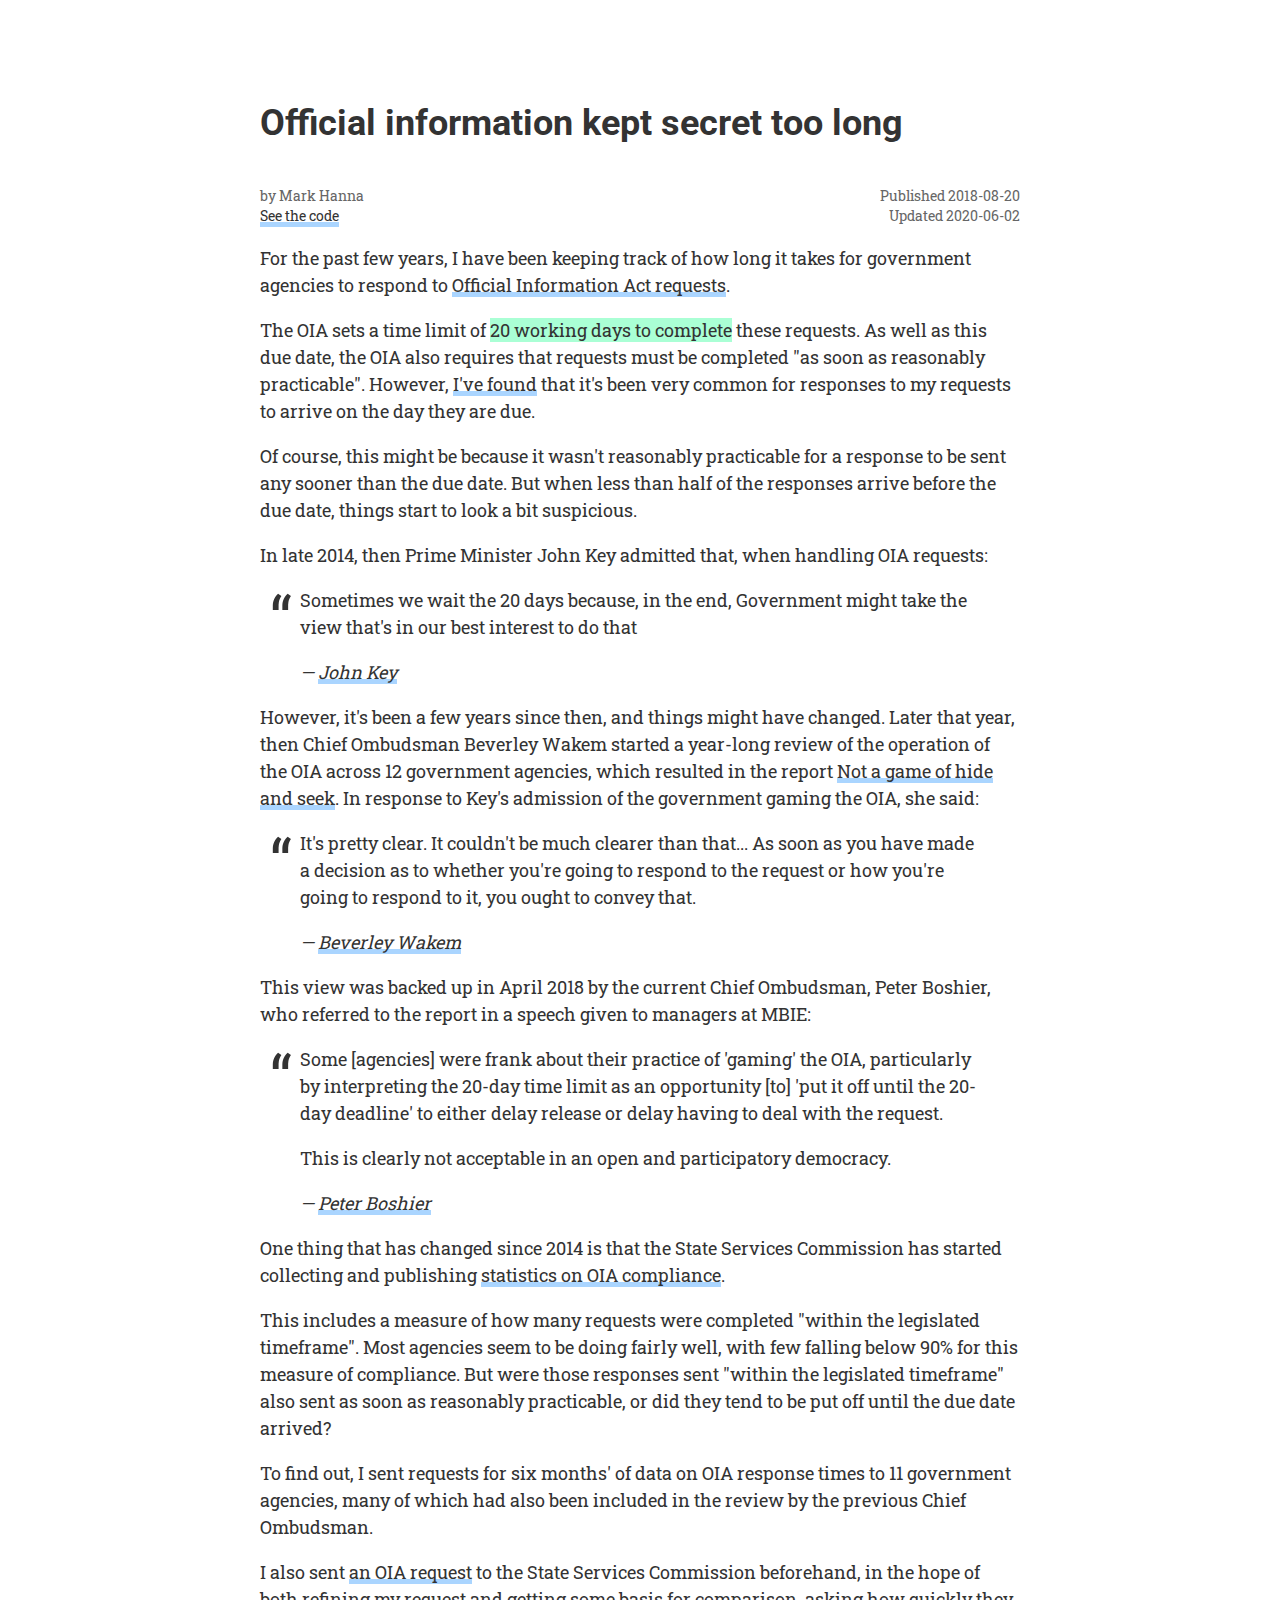
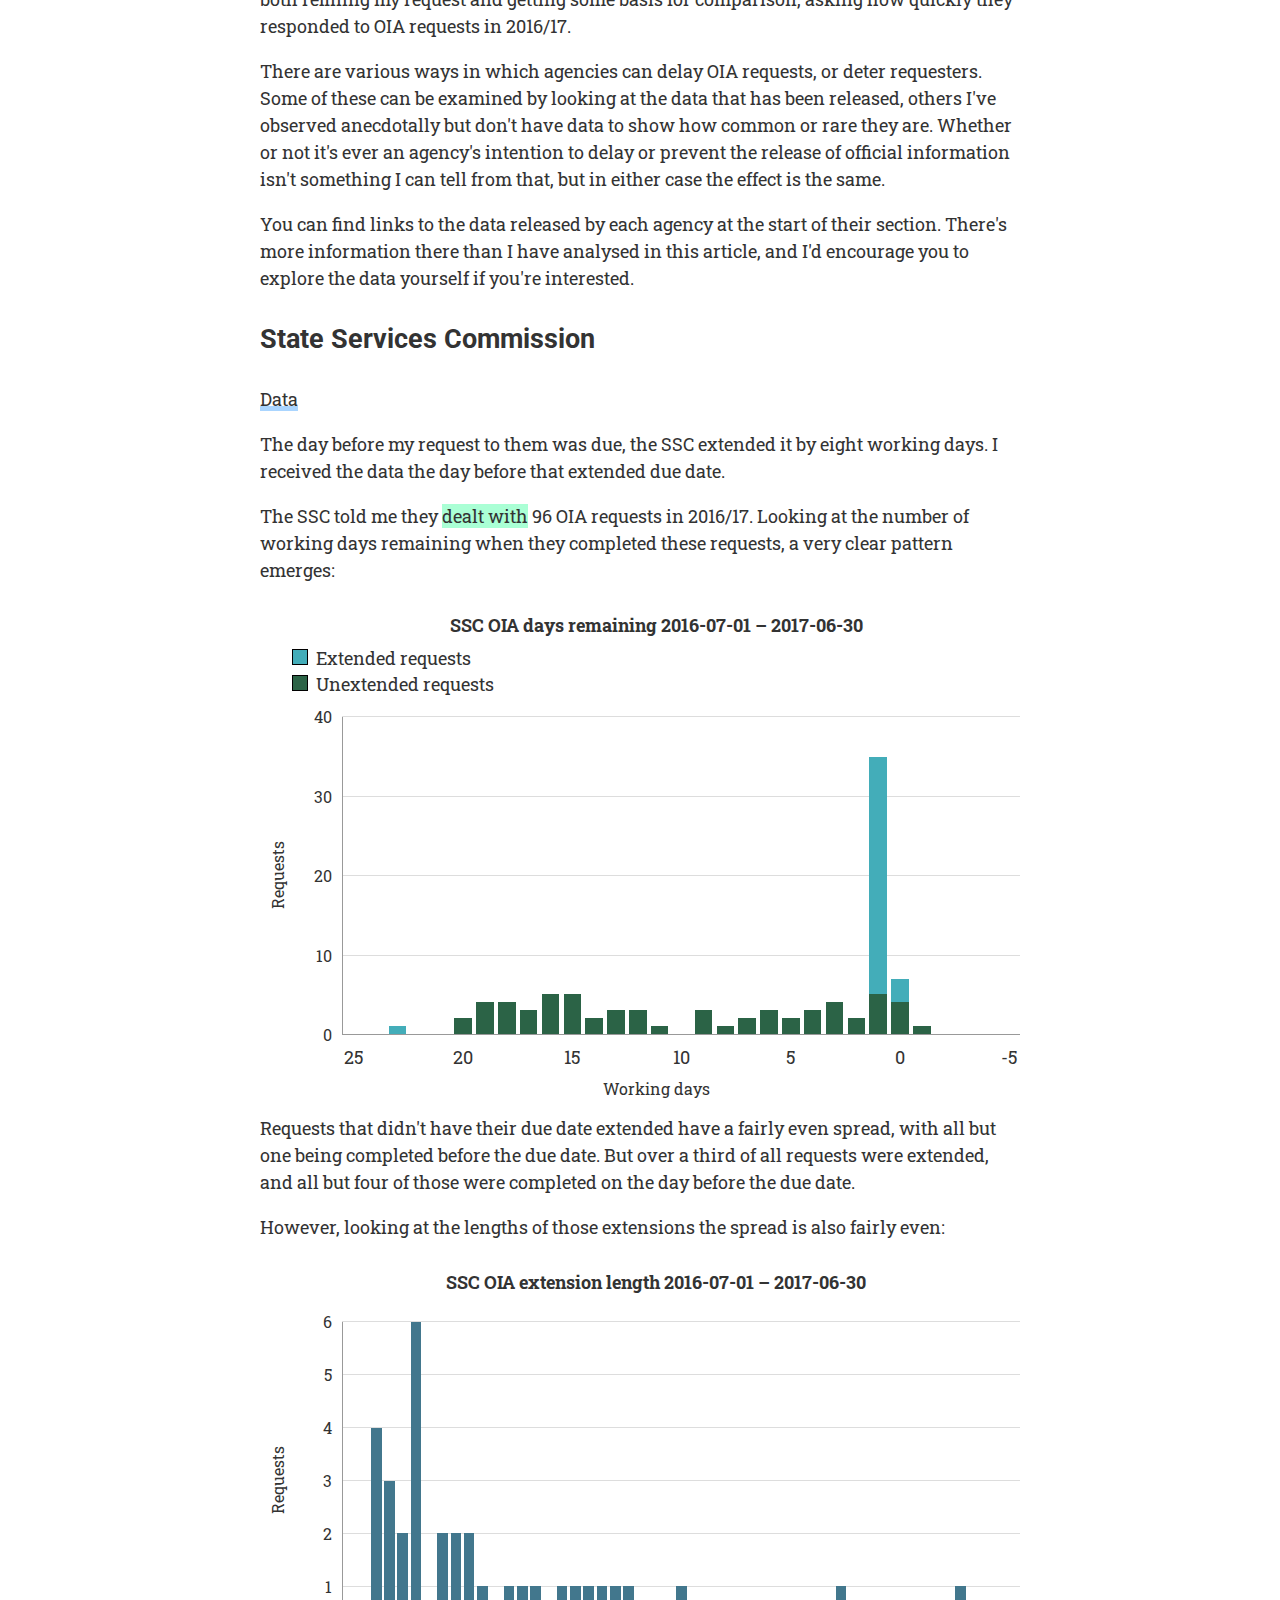
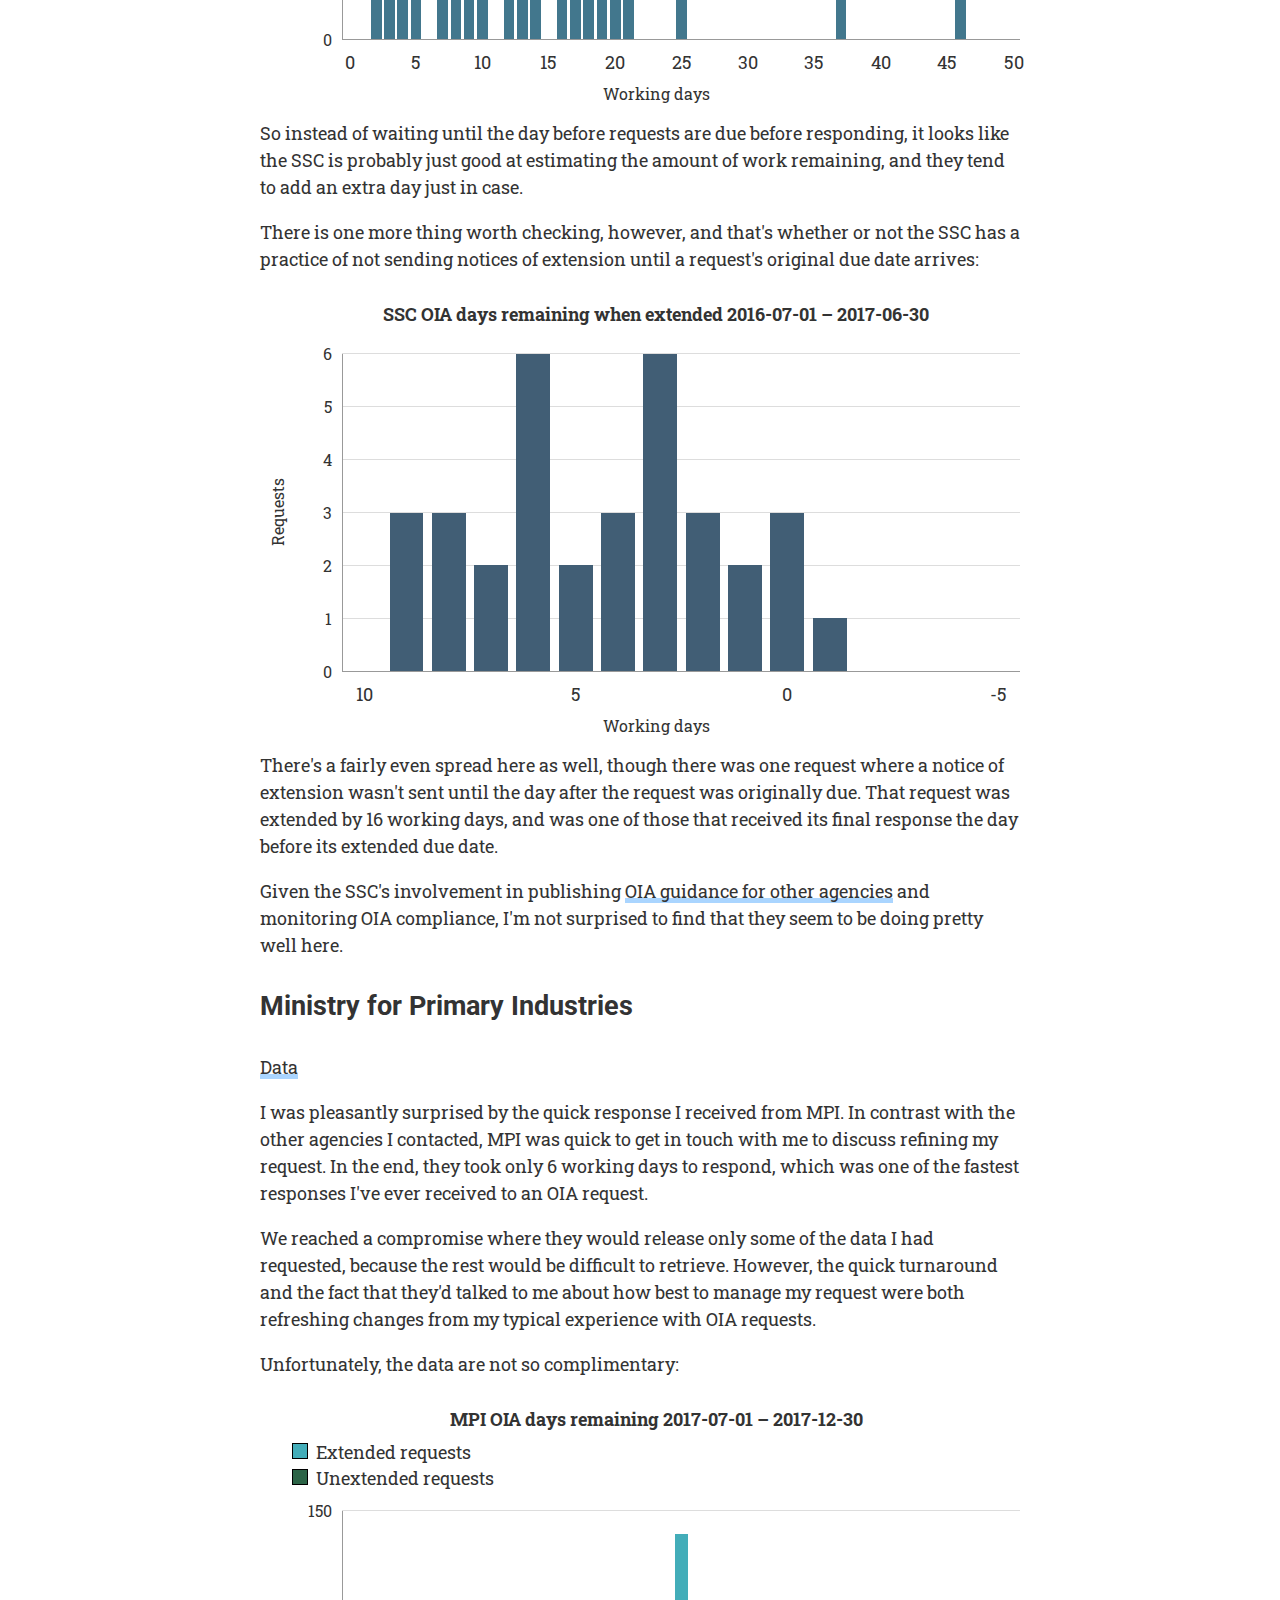
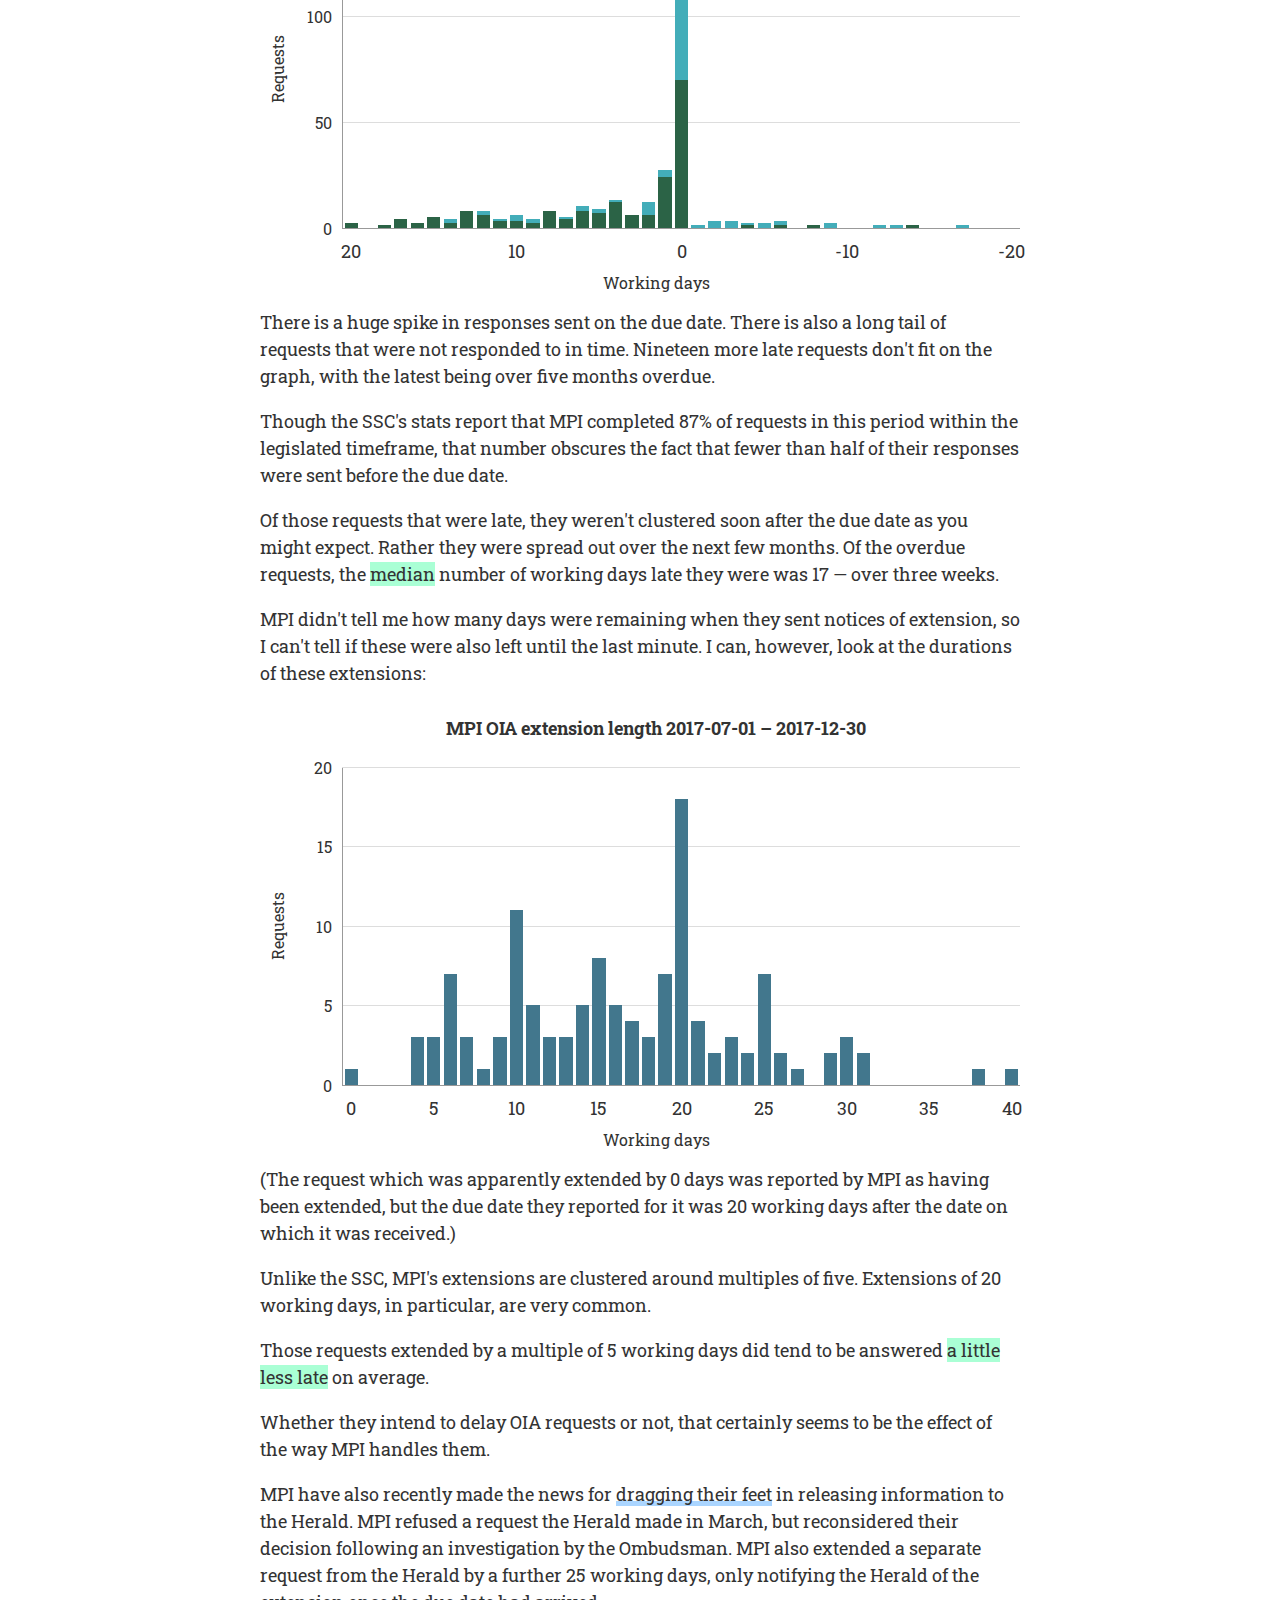
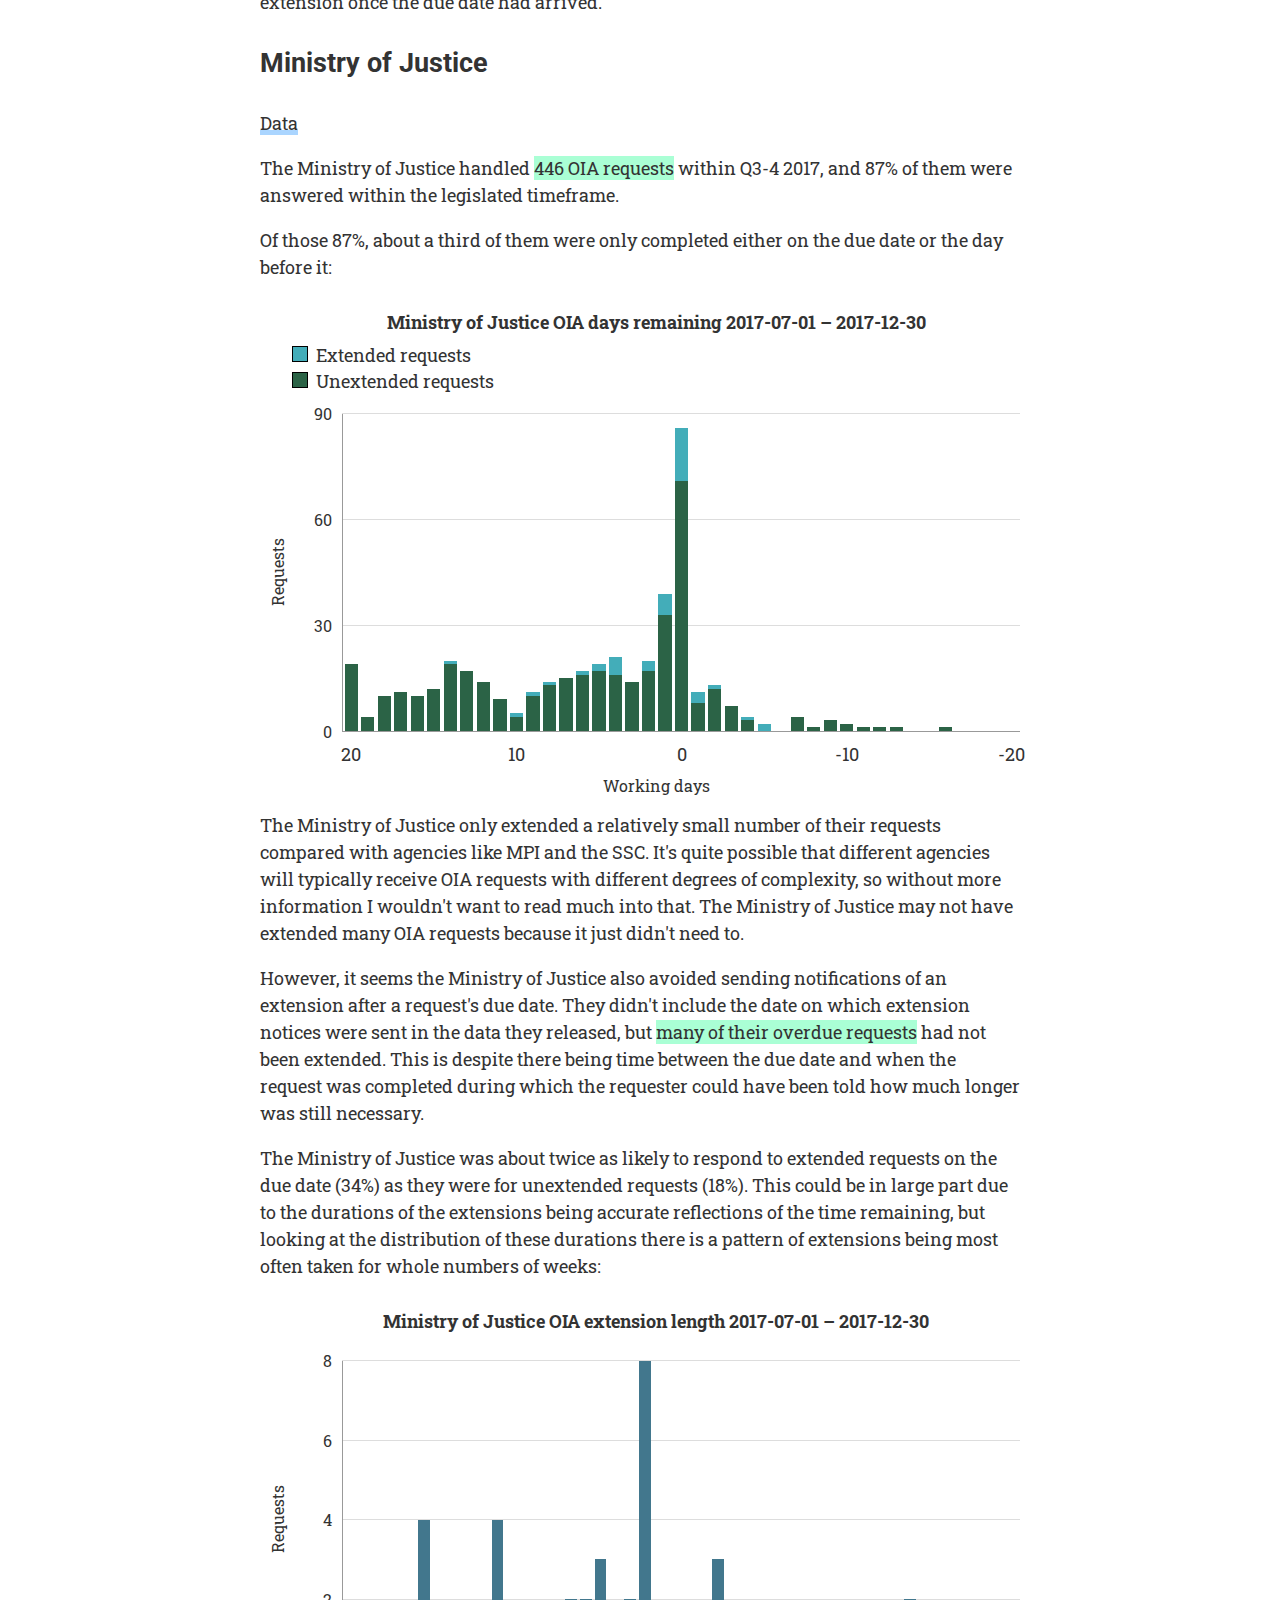
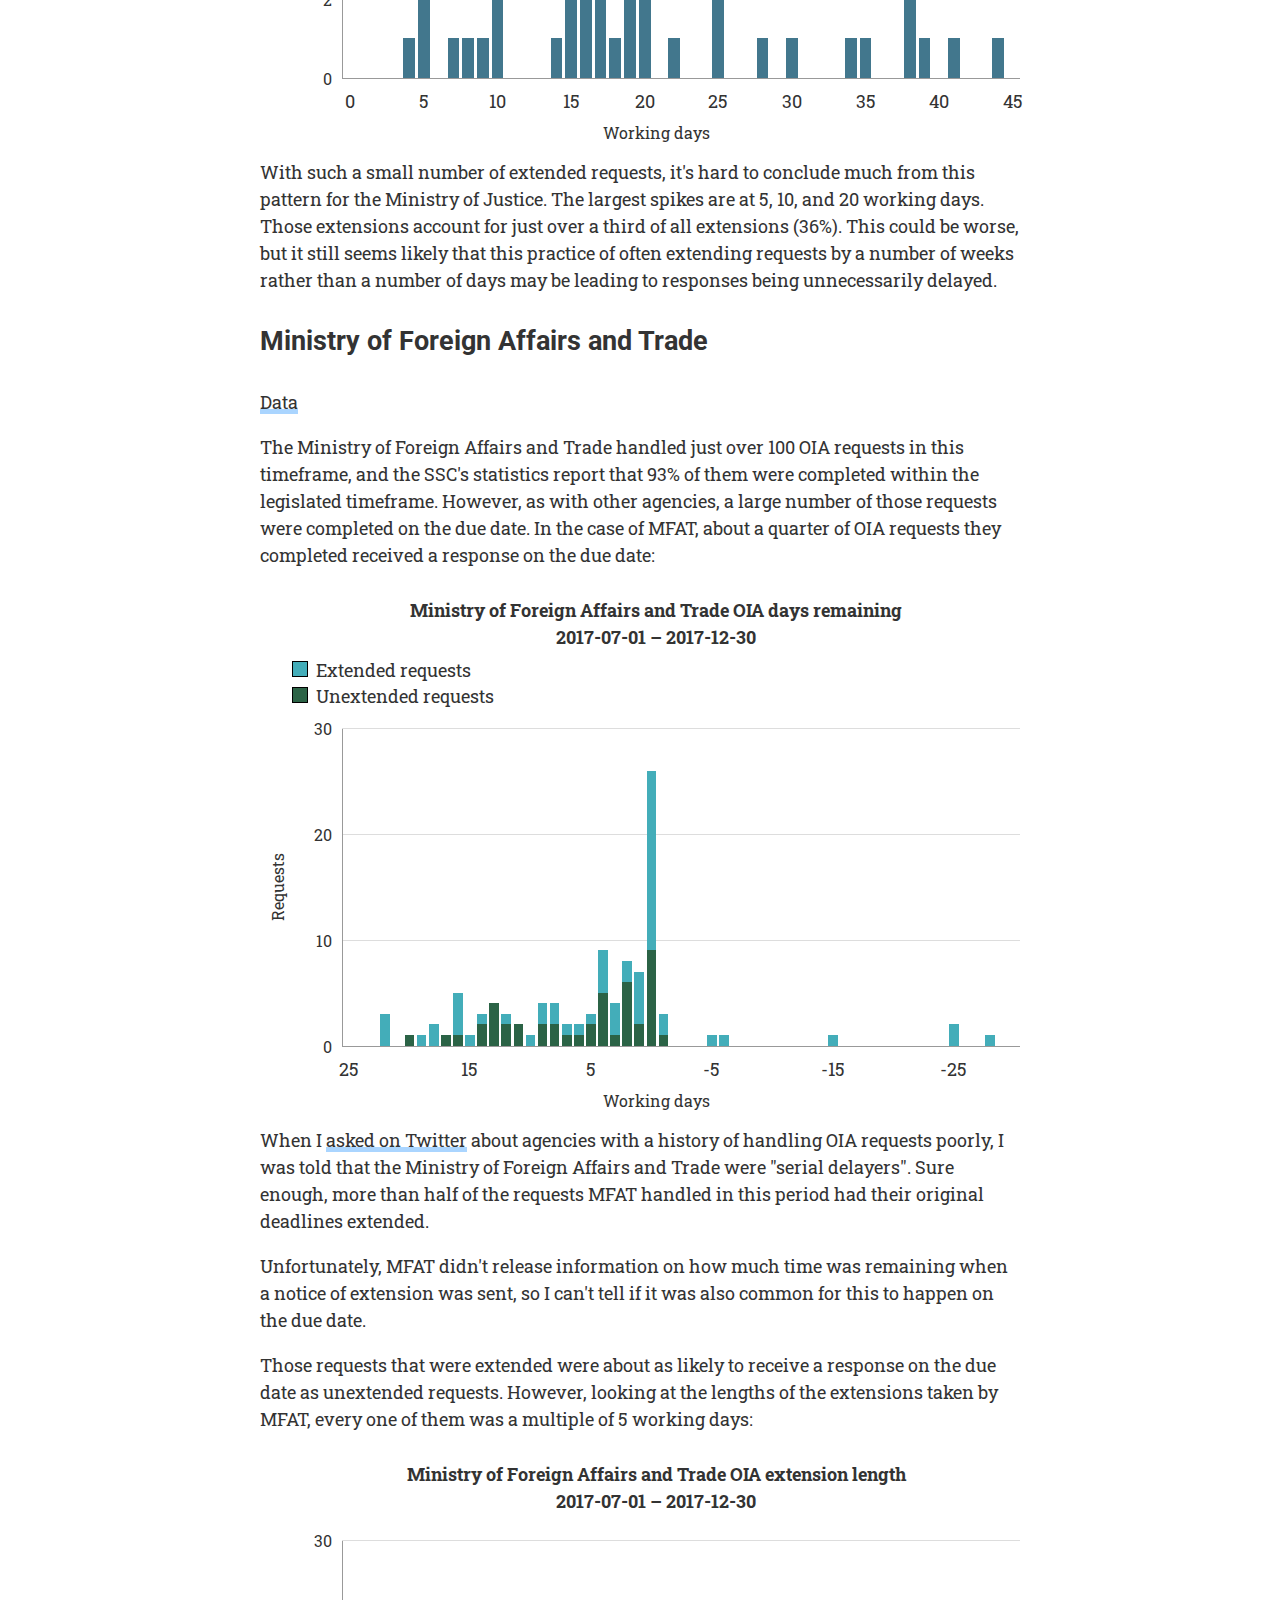
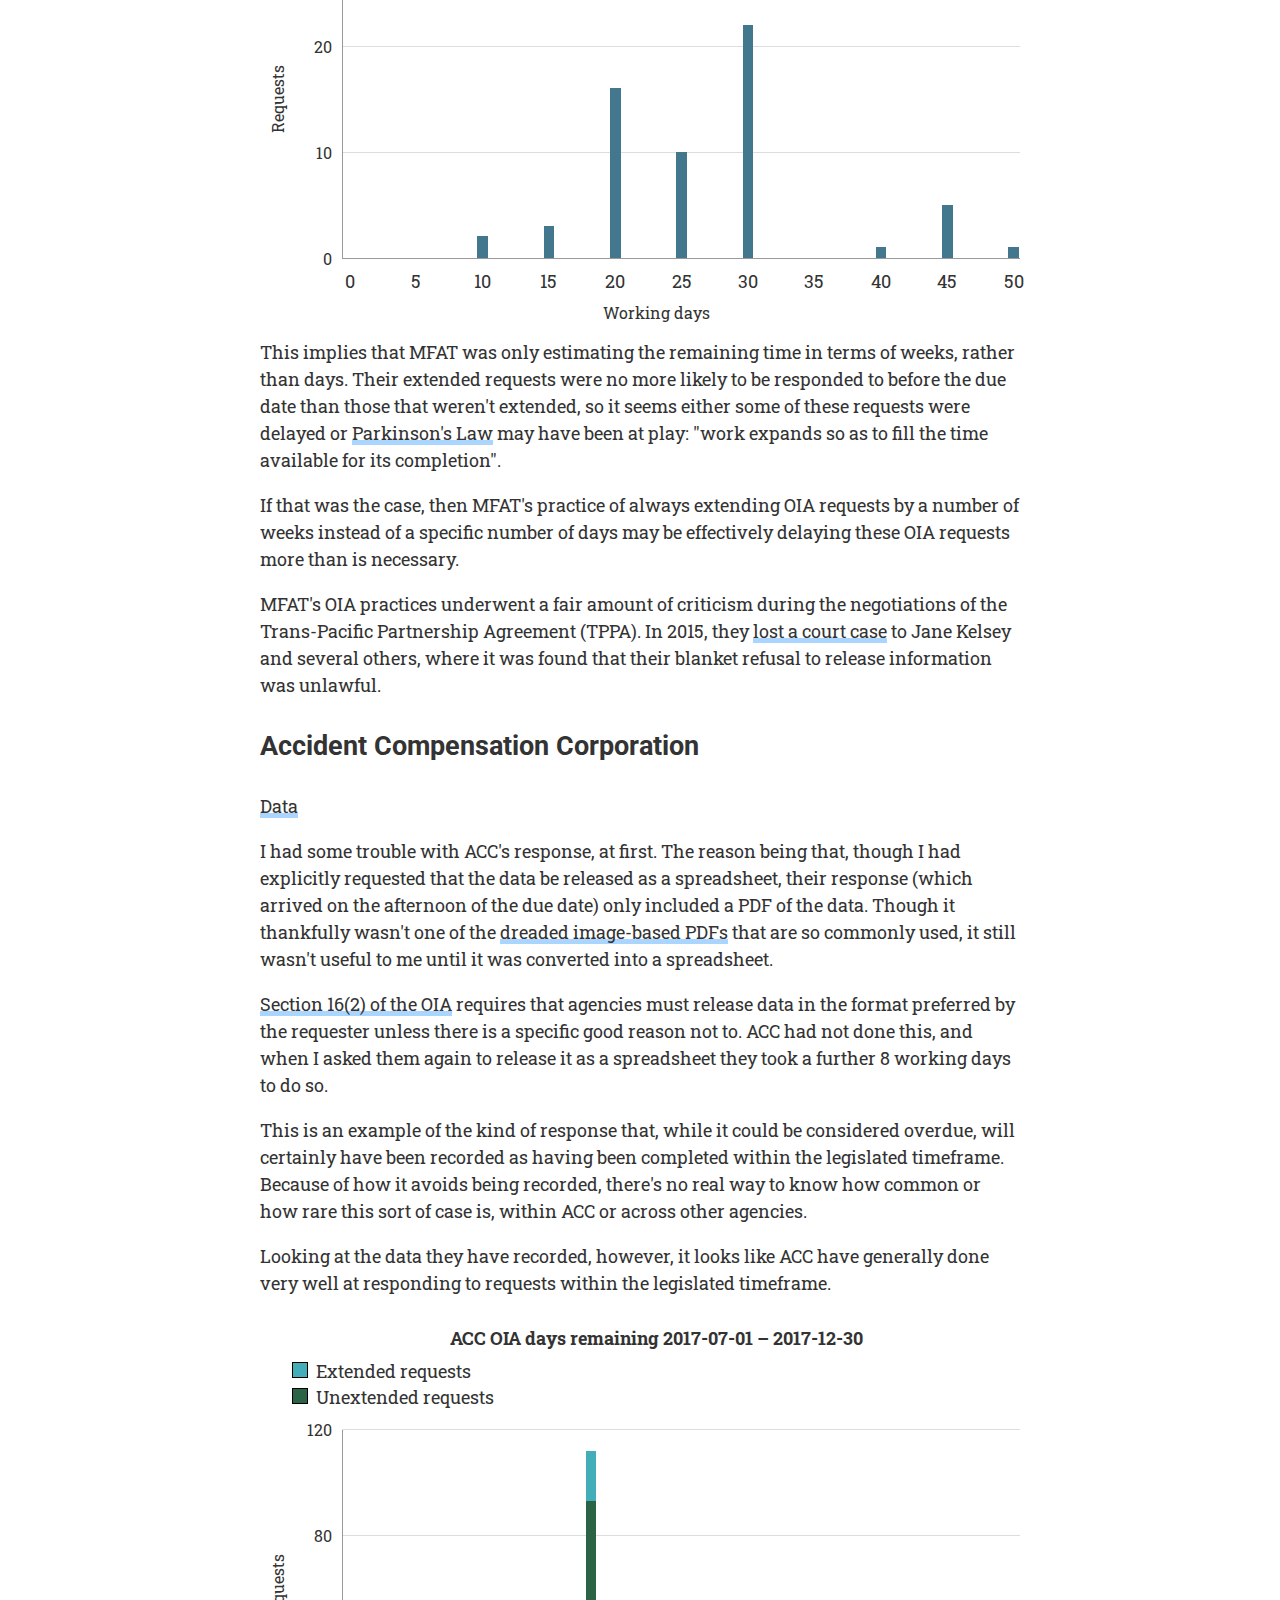
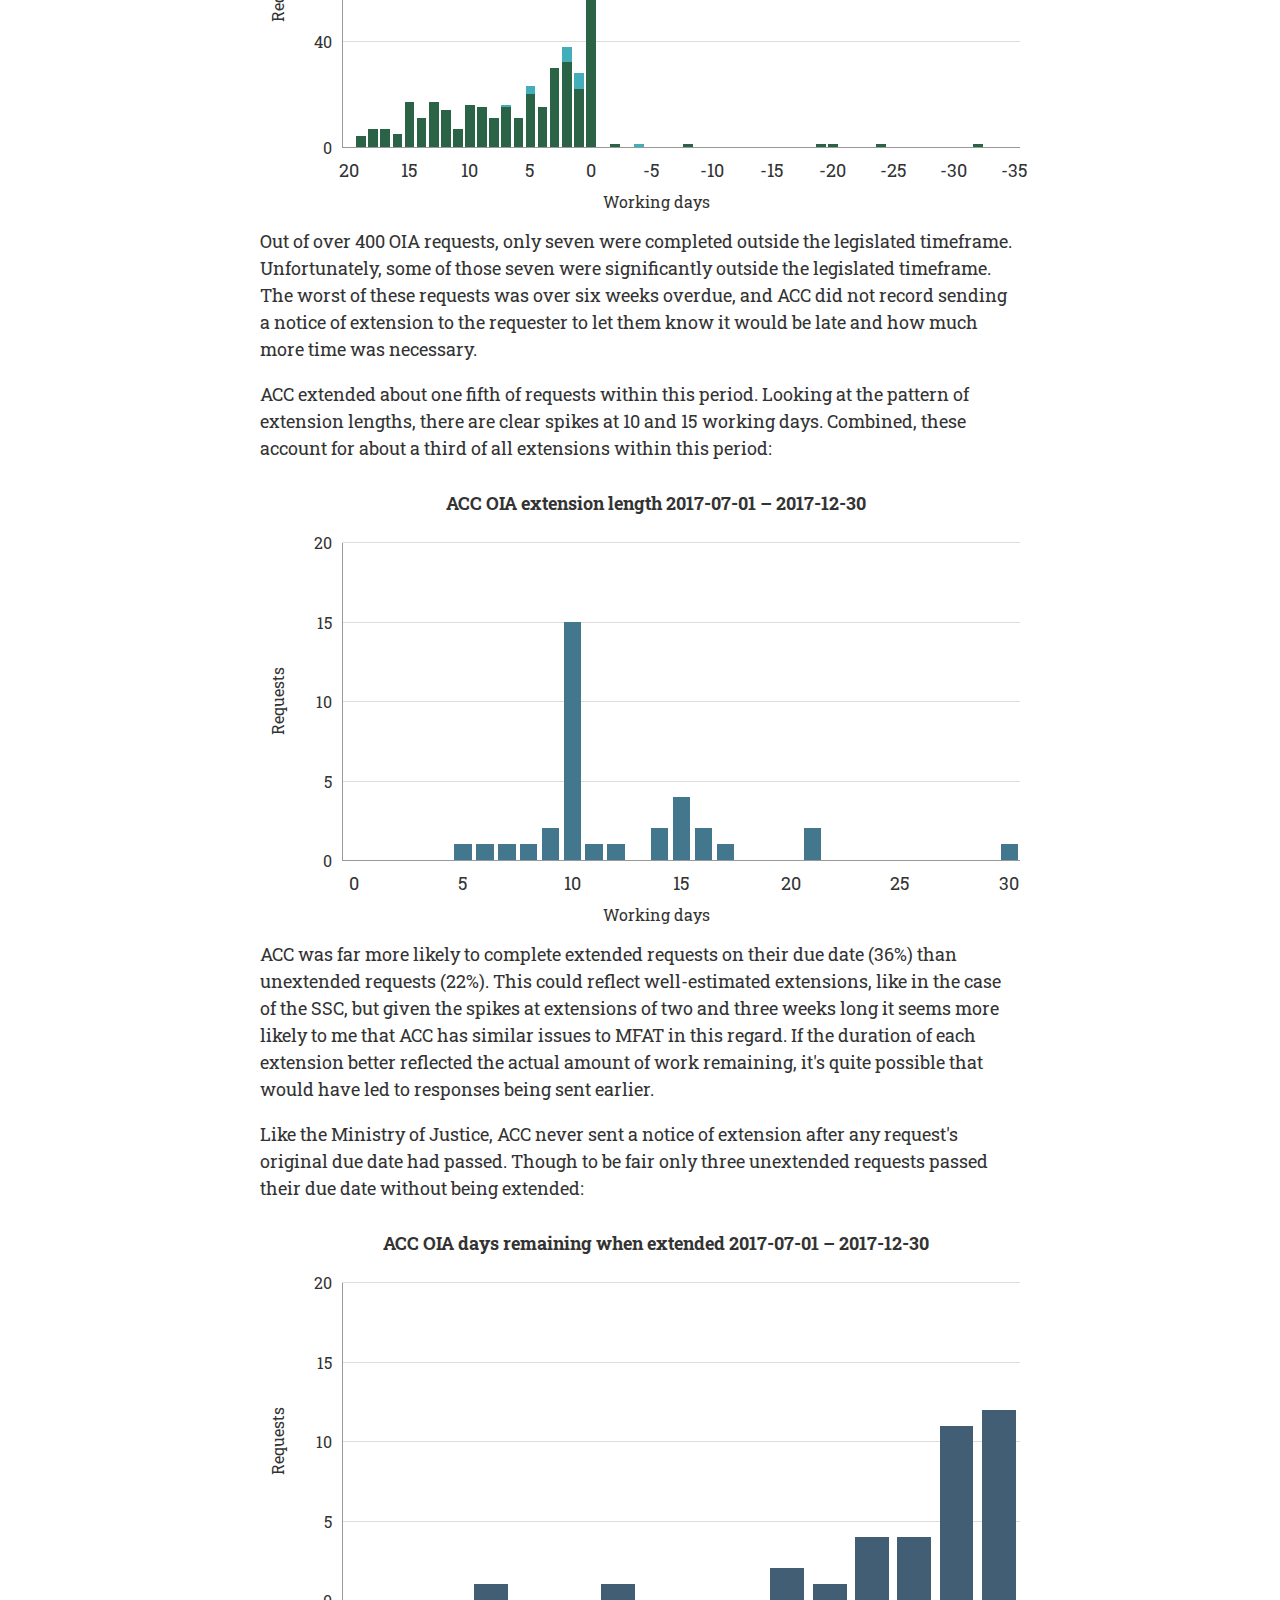
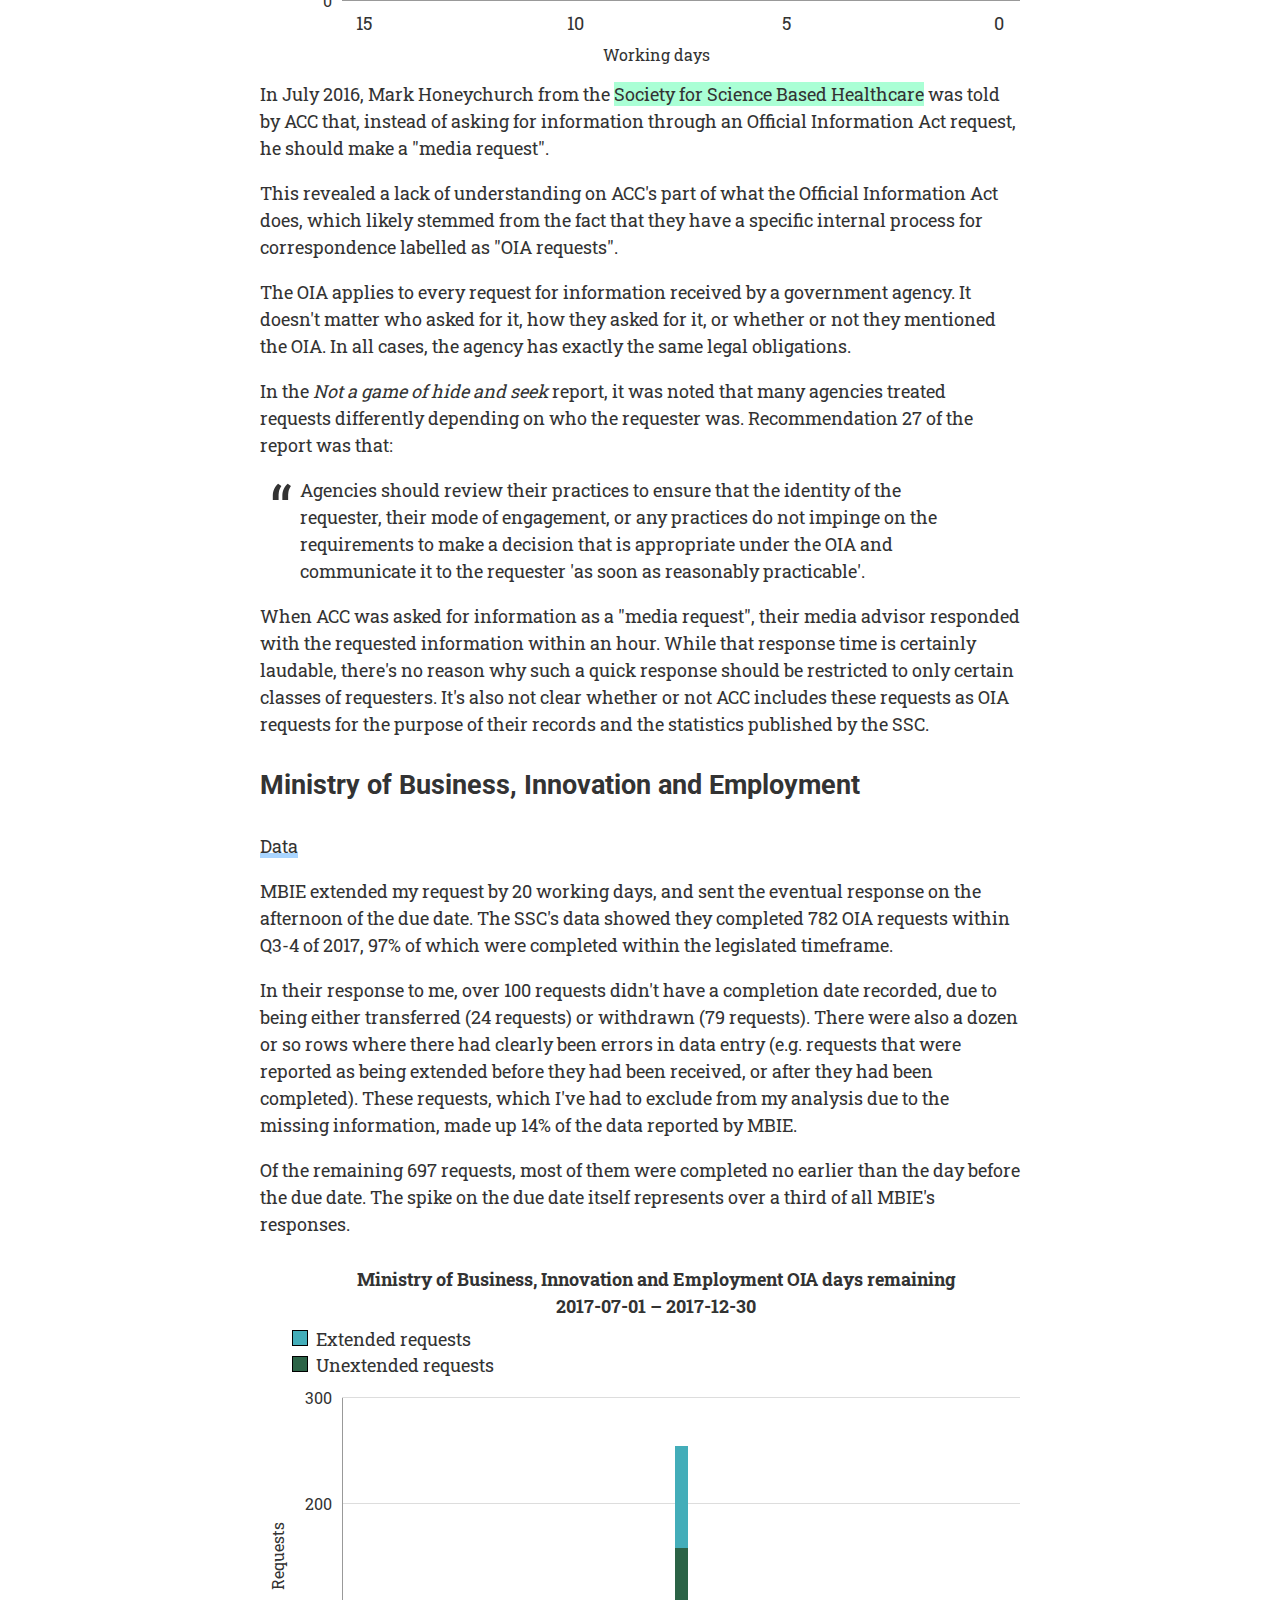
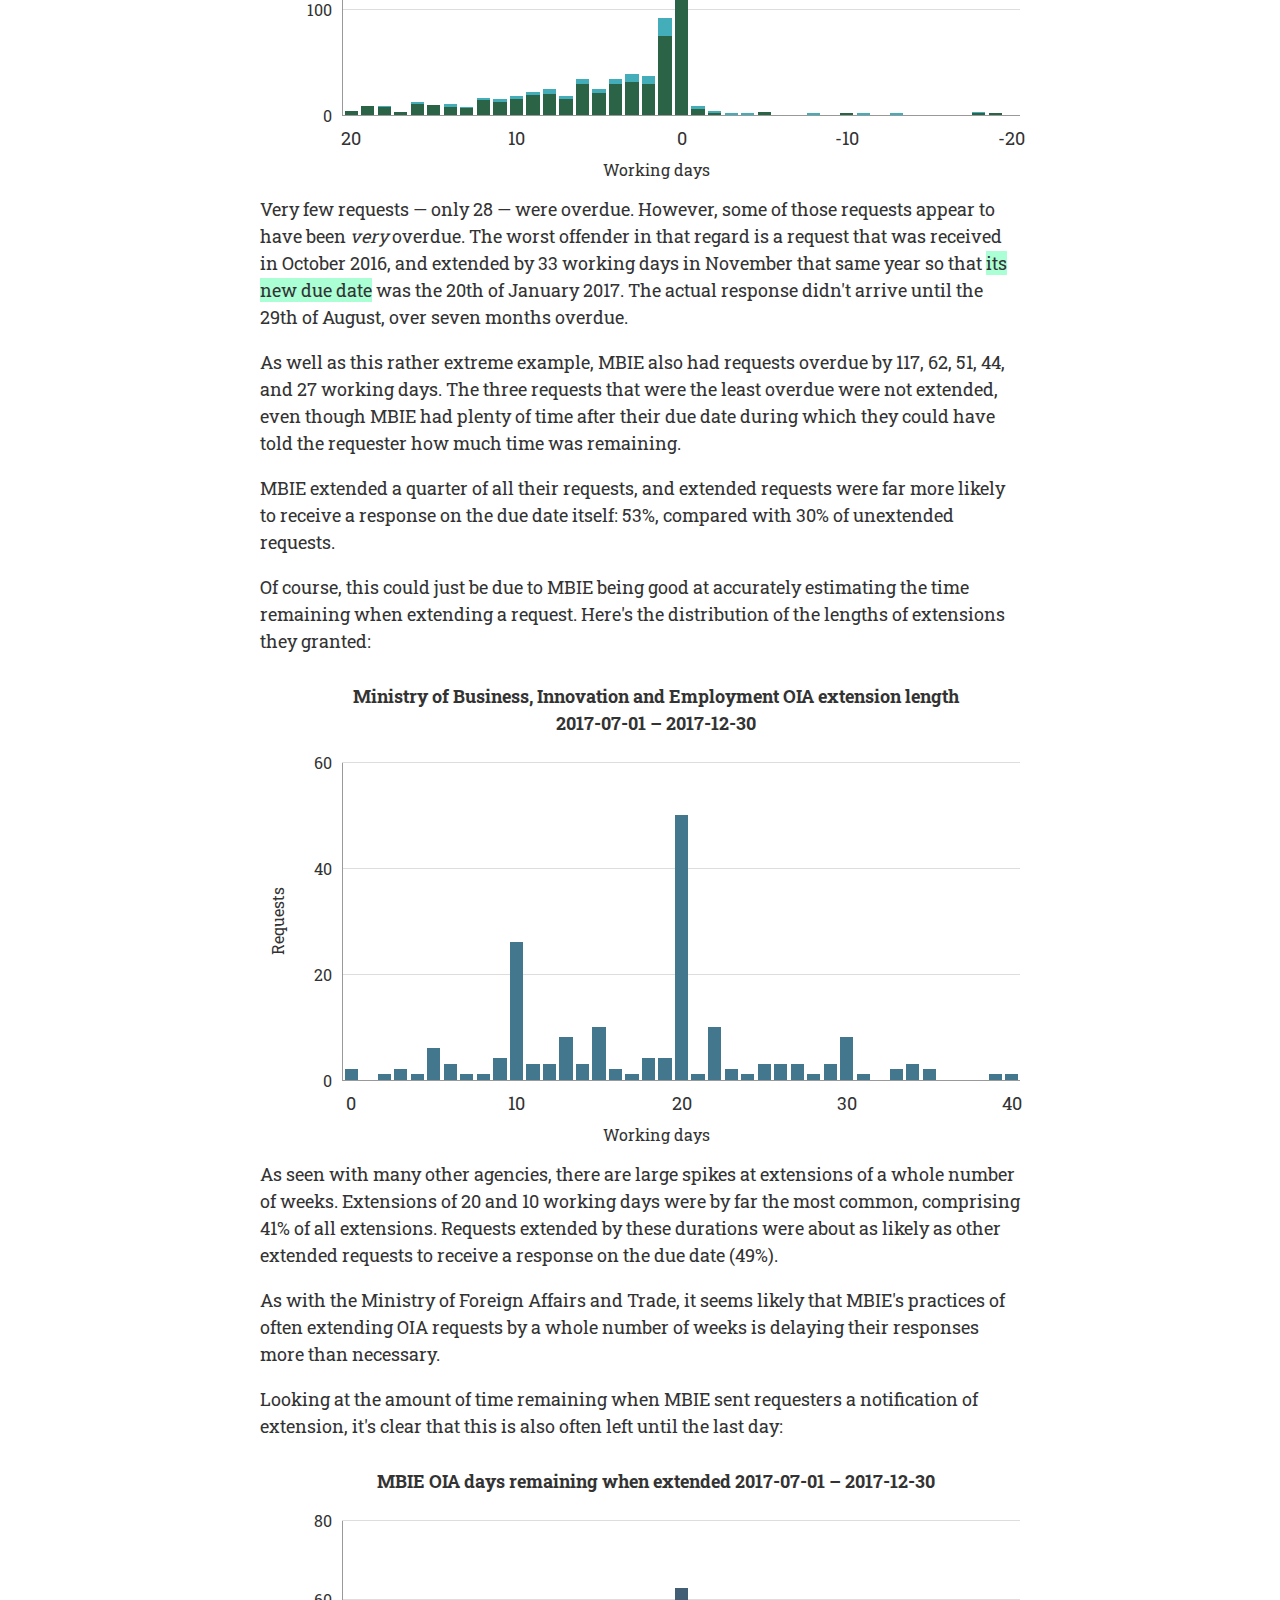
==== commit 573e688b: "Updated OIA Delays graphs" ====
--- a/oia-delays/index.html
+++ b/oia-delays/index.html
@@ -32,8061 +32,25555 @@
 	-->
 
 	<div class="layout">
-		<div class="content">
-			<h1>Official information kept secret too long</h1>
-
-			<div class="article-meta">
-				<span class="article-meta__author">by Mark Hanna</span>
-				<span class="article-meta__date">Published 2018-08-20</span>
-				<span class="article-meta__date">Updated 2020-06-02</span>
-
-				<a href="codebook/" class="article-meta__codebook">See the code</a>
-			</div>
-		</div>
-
-		<section id="introduction">
+		<article>
 			<div class="content">
-				<p>For the past few years, I have been keeping track of how long it takes for government agencies to respond to <a href="https://oia.nz" target="_blank">Official Information Act requests</a>.</p>
-
-				<p>
-					The OIA sets a time limit of
-					<span class="tooltip js-tooltip" tabindex="0" role="dialog" aria-labelledby="tooltip-time-limit-trigger" aria-describedby="tooltip-time-limit-body">
-						<span class="tooltip__trigger" id="tooltip-time-limit-trigger">20 working days to complete</span>
-						<span class="tooltip__body js-tooltip__body" id="tooltip-time-limit-body">
-							<span class="p">Agencies can extend this, but they have to tell the requester how much longer they need and give a reason why the extension is necessary.</span>
-							<span class="p">Technically the time limit is for sending a notice of the agency's decision about whether or not to release the requested information, rather than applying to the release of the information itself.</span>
-							<span class="p"><a href="http://www.legislation.govt.nz/act/public/1982/0156/latest/whole.html#DLM65654" target="_blank">Section 28(5) of the OIA</a> essentially requires that, when a decision is made to grant a request, the information must be released without "undue delay". However, in the vast majority of cases, information will be released at the same time as a requester is told the agency has decided to grant their request.</span>
-						</span>
-					</span>
-					these requests. As well as this due date, the OIA also requires that requests must be completed "as soon as reasonably practicable". However, <a href="https://cipscis.github.io/charter/app/oia.html" target="_blank">I've found</a> that it's been very common for responses to my requests to arrive on the day they are due.
-				</p>
-
-				<p>Of course, this might be because it wasn't reasonably practicable for a response to be sent any sooner than the due date. But when less than half of the responses arrive before the due date, things start to look a bit suspicious.</p>
-
-				<p>In late 2014, then Prime Minister John Key admitted that, when handling OIA requests:</p>
-
-				<blockquote>
-					<p>Sometimes we wait the 20 days because, in the end, Government might take the view that's in our best interest to do that</p>
-					<cite><a href="http://www.radionz.co.nz/news/political/257009/pm-admits-govt-uses-delaying-tactics" target="_blank">John Key</a></cite>
-				</blockquote>
-
-				<p>However, it's been a few years since then, and things might have changed. Later that year, then Chief Ombudsman Beverley Wakem started a year-long review of the operation of the OIA across 12 government agencies, which resulted in the report <a href="http://www.ombudsman.parliament.nz/ckeditor_assets/attachments/399/oia_report_not_a_game_of_hide_and_seek.pdf?1449533820" target="_blank">Not a game of hide and seek</a>. In response to Key's admission of the government gaming the OIA, she said:</p>
-
-				<blockquote>
-					<p>It's pretty clear. It couldn't be much clearer than that... As soon as you have made a decision as to whether you're going to respond to the request or how you're going to respond to it, you ought to convey that.</p>
-					<cite><a href="http://www.radionz.co.nz/news/political/257009/pm-admits-govt-uses-delaying-tactics" target="_blank">Beverley Wakem</a></cite>
-				</blockquote>
-
-				<p>This view was backed up in April 2018 by the current Chief Ombudsman, Peter Boshier, who referred to the report in a speech given to managers at MBIE:</p>
-
-				<blockquote>
-					<p>Some [agencies] were frank about their practice of 'gaming' the OIA, particularly by interpreting the 20-day time limit as an opportunity [to] 'put it off until the 20-day deadline' to either delay release or delay having to deal with the request.</p>
-
-					<p>This is clearly not acceptable in an open and participatory democracy.</p>
-					<cite><a href="http://www.ombudsman.parliament.nz/ckeditor_assets/attachments/625/MBIE_Peter_Boshier_speech_13_April_2018.pdf" target="_blank">Peter Boshier</a></cite>
-				</blockquote>
-
-				<p>One thing that has changed since 2014 is that the State Services Commission has started collecting and publishing <a href="http://www.ssc.govt.nz/official-information-statistics" target="_blank">statistics on OIA compliance</a>.</p>
-
-				<p>This includes a measure of how many requests were completed "within the legislated timeframe". Most agencies seem to be doing fairly well, with few falling below 90% for this measure of compliance. But were those responses sent "within the legislated timeframe" also sent as soon as reasonably practicable, or did they tend to be put off until the due date arrived?</p>
-
-				<p>To find out, I sent requests for six months' of data on OIA response times to 11 government agencies, many of which had also been included in the review by the previous Chief Ombudsman.</p>
-
-				<p>I also sent <a href="https://fyi.org.nz/request/7269-oia-response-times" target="_blank">an OIA request</a> to the State Services Commission beforehand, in the hope of both refining my request and getting some basis for comparison, asking how quickly they responded to OIA requests in 2016/17.</p>
-
-				<p>There are various ways in which agencies can delay OIA requests, or deter requesters. Some of these can be examined by looking at the data that has been released, others I've observed anecdotally but don't have data to show how common or rare they are. Whether or not it's ever an agency's intention to delay or prevent the release of official information isn't something I can tell from that, but in either case the effect is the same.</p>
-
-				<p>You can find links to the data released by each agency at the start of their section. There's more information there than I have analysed in this article, and I'd encourage you to explore the data yourself if you're interested.</p>
-			</div>
-		</section>
-
-		<!-- SSC -->
-		<section id="ssc">
-			<div class="content">
-				<h2>State Services Commission</h2>
-
-				<p><a href="https://fyi.org.nz/request/7269-oia-response-times" target="_blank">Data</a></p>
-
-				<p>The day before my request to them was due, the SSC extended it by eight working days. I received the data the day before that extended due date.</p>
-
-				<p>
-					The SSC told me they
-					<span class="tooltip js-tooltip" tabindex="0" role="dialog" aria-labelledby="tooltip-ssc-criteria-trigger" aria-describedby="tooltip-ssc-criteria-body">
-						<span class="tooltip__trigger" id="tooltip-ssc-criteria-trigger">dealt with</span>
-						<span class="tooltip__body js-tooltip__body" id="tooltip-ssc-criteria-body">
-							<span class="p">The criteria used for my requests weren't identical to those used in the statistics published by the SSC, so the numbers won't always line up perfectly. For example, the <a href="http://www.ssc.govt.nz/sites/all/files/oia-statistics-tables-2016-17-v3.xlsx" target="_blank">2016/17 OIA statistics</a> published for the SSC show they completed 97 requests in that timeframe, all of which were completed on time.</span>
-						</span>
-					</span>
-					96 OIA requests in 2016/17. Looking at the number of working days remaining when they completed these requests, a very clear pattern emerges:
-				</p>
-			</div>
-
-			<div class="chart chart--has-labels">
-				<span class="chart__title">SSC OIA days remaining <span class="nowrap">2016-07-01 &ndash; 2017-06-30</span></span>
-				<dl class="chart__legend">
-					<dd class="chart__legend-indicator" style="background-color: #43ADB9;"></dd>
-					<dt class="chart__legend-name">Extended requests</dt>
-					<dd class="chart__legend-indicator" style="background-color: #2B6346;"></dd>
-					<dt class="chart__legend-name">Unextended requests</dt>
-				</dl>
-				<div class="chart__area">
-					<span class="chart__axis--v-label">Requests</span>
-					<ul class="chart__axis--v">
-						<li class="chart__axis-item" style="bottom: 0%;">
-							<span class="chart__axis-label">0</span>
-						</li>
-						<li class="chart__axis-item" style="bottom: 25%;">
-							<span class="chart__axis-label">10</span>
-						</li>
-						<li class="chart__axis-item" style="bottom: 50%;">
-							<span class="chart__axis-label">20</span>
-						</li>
-						<li class="chart__axis-item" style="bottom: 75%;">
-							<span class="chart__axis-label">30</span>
-						</li>
-						<li class="chart__axis-item" style="bottom: 100%;">
-							<span class="chart__axis-label">40</span>
-						</li>
-					</ul>
-					<ul class="chart__gridlines--h">
-						<li class="chart__gridlines-item" style="bottom: 0%;"></li>
-						<li class="chart__gridlines-item" style="bottom: 25%;"></li>
-						<li class="chart__gridlines-item" style="bottom: 50%;"></li>
-						<li class="chart__gridlines-item" style="bottom: 75%;"></li>
-						<li class="chart__gridlines-item" style="bottom: 100%;"></li>
-					</ul>
-					<span class="chart__axis--h-label">Working Days</span>
-					<ul class="chart__axis--h">
-					</ul>
-					<ul class="chart__bars--v">
-						<li class="chart__bar">
-							<div class="chart__bar-area" style="height: 0%; background: linear-gradient(to top, );" title="0" data-label="25" tabindex="-1">
-								<span class="chart__bar-tooltip">0</span>
-							</div>
-							<span class="chart__bar-label">25</span>
-						</li>
-						<li class="chart__bar">
-							<div class="chart__bar-area" style="height: 0%; background: linear-gradient(to top, );" title="0" data-label="" tabindex="-1">
-								<span class="chart__bar-tooltip">0</span>
-							</div>
-							<span class="chart__bar-label"></span>
-						</li>
-						<li class="chart__bar">
-							<div class="chart__bar-area" style="height: 2.5%; background: linear-gradient(to top, #43ADB9 0%, #43ADB9 100%);" title="1" data-label="" tabindex="-1">
-								<span class="chart__bar-tooltip">1</span>
-							</div>
-							<span class="chart__bar-label"></span>
-						</li>
-						<li class="chart__bar">
-							<div class="chart__bar-area" style="height: 0%; background: linear-gradient(to top, );" title="0" data-label="" tabindex="-1">
-								<span class="chart__bar-tooltip">0</span>
-							</div>
-							<span class="chart__bar-label"></span>
-						</li>
-						<li class="chart__bar">
-							<div class="chart__bar-area" style="height: 0%; background: linear-gradient(to top, );" title="0" data-label="" tabindex="-1">
-								<span class="chart__bar-tooltip">0</span>
-							</div>
-							<span class="chart__bar-label"></span>
-						</li>
-						<li class="chart__bar">
-							<div class="chart__bar-area" style="height: 5%; background: linear-gradient(to top, #2B6346 0%, #2B6346 100%);" title="2" data-label="20" tabindex="-1">
-								<span class="chart__bar-tooltip">2</span>
-							</div>
-							<span class="chart__bar-label">20</span>
-						</li>
-						<li class="chart__bar">
-							<div class="chart__bar-area" style="height: 10%; background: linear-gradient(to top, #2B6346 0%, #2B6346 100%);" title="4" data-label="" tabindex="-1">
-								<span class="chart__bar-tooltip">4</span>
-							</div>
-							<span class="chart__bar-label"></span>
-						</li>
-						<li class="chart__bar">
-							<div class="chart__bar-area" style="height: 10%; background: linear-gradient(to top, #2B6346 0%, #2B6346 100%);" title="4" data-label="" tabindex="-1">
-								<span class="chart__bar-tooltip">4</span>
-							</div>
-							<span class="chart__bar-label"></span>
-						</li>
-						<li class="chart__bar">
-							<div class="chart__bar-area" style="height: 7.5%; background: linear-gradient(to top, #2B6346 0%, #2B6346 100%);" title="3" data-label="" tabindex="-1">
-								<span class="chart__bar-tooltip">3</span>
-							</div>
-							<span class="chart__bar-label"></span>
-						</li>
-						<li class="chart__bar">
-							<div class="chart__bar-area" style="height: 12.5%; background: linear-gradient(to top, #2B6346 0%, #2B6346 100%);" title="5" data-label="" tabindex="-1">
-								<span class="chart__bar-tooltip">5</span>
-							</div>
-							<span class="chart__bar-label"></span>
-						</li>
-						<li class="chart__bar">
-							<div class="chart__bar-area" style="height: 12.5%; background: linear-gradient(to top, #2B6346 0%, #2B6346 100%);" title="5" data-label="15" tabindex="-1">
-								<span class="chart__bar-tooltip">5</span>
-							</div>
-							<span class="chart__bar-label">15</span>
-						</li>
-						<li class="chart__bar">
-							<div class="chart__bar-area" style="height: 5%; background: linear-gradient(to top, #2B6346 0%, #2B6346 100%);" title="2" data-label="" tabindex="-1">
-								<span class="chart__bar-tooltip">2</span>
-							</div>
-							<span class="chart__bar-label"></span>
-						</li>
-						<li class="chart__bar">
-							<div class="chart__bar-area" style="height: 7.5%; background: linear-gradient(to top, #2B6346 0%, #2B6346 100%);" title="3" data-label="" tabindex="-1">
-								<span class="chart__bar-tooltip">3</span>
-							</div>
-							<span class="chart__bar-label"></span>
-						</li>
-						<li class="chart__bar">
-							<div class="chart__bar-area" style="height: 7.5%; background: linear-gradient(to top, #2B6346 0%, #2B6346 100%);" title="3" data-label="" tabindex="-1">
-								<span class="chart__bar-tooltip">3</span>
-							</div>
-							<span class="chart__bar-label"></span>
-						</li>
-						<li class="chart__bar">
-							<div class="chart__bar-area" style="height: 2.5%; background: linear-gradient(to top, #2B6346 0%, #2B6346 100%);" title="1" data-label="" tabindex="-1">
-								<span class="chart__bar-tooltip">1</span>
-							</div>
-							<span class="chart__bar-label"></span>
-						</li>
-						<li class="chart__bar">
-							<div class="chart__bar-area" style="height: 0%; background: linear-gradient(to top, );" title="0" data-label="10" tabindex="-1">
-								<span class="chart__bar-tooltip">0</span>
-							</div>
-							<span class="chart__bar-label">10</span>
-						</li>
-						<li class="chart__bar">
-							<div class="chart__bar-area" style="height: 7.5%; background: linear-gradient(to top, #2B6346 0%, #2B6346 100%);" title="3" data-label="" tabindex="-1">
-								<span class="chart__bar-tooltip">3</span>
-							</div>
-							<span class="chart__bar-label"></span>
-						</li>
-						<li class="chart__bar">
-							<div class="chart__bar-area" style="height: 2.5%; background: linear-gradient(to top, #2B6346 0%, #2B6346 100%);" title="1" data-label="" tabindex="-1">
-								<span class="chart__bar-tooltip">1</span>
-							</div>
-							<span class="chart__bar-label"></span>
-						</li>
-						<li class="chart__bar">
-							<div class="chart__bar-area" style="height: 5%; background: linear-gradient(to top, #2B6346 0%, #2B6346 100%);" title="2" data-label="" tabindex="-1">
-								<span class="chart__bar-tooltip">2</span>
-							</div>
-							<span class="chart__bar-label"></span>
-						</li>
-						<li class="chart__bar">
-							<div class="chart__bar-area" style="height: 7.5%; background: linear-gradient(to top, #2B6346 0%, #2B6346 100%);" title="3" data-label="" tabindex="-1">
-								<span class="chart__bar-tooltip">3</span>
-							</div>
-							<span class="chart__bar-label"></span>
-						</li>
-						<li class="chart__bar">
-							<div class="chart__bar-area" style="height: 5%; background: linear-gradient(to top, #2B6346 0%, #2B6346 100%);" title="2" data-label="5" tabindex="-1">
-								<span class="chart__bar-tooltip">2</span>
-							</div>
-							<span class="chart__bar-label">5</span>
-						</li>
-						<li class="chart__bar">
-							<div class="chart__bar-area" style="height: 7.5%; background: linear-gradient(to top, #2B6346 0%, #2B6346 100%);" title="3" data-label="" tabindex="-1">
-								<span class="chart__bar-tooltip">3</span>
-							</div>
-							<span class="chart__bar-label"></span>
-						</li>
-						<li class="chart__bar">
-							<div class="chart__bar-area" style="height: 10%; background: linear-gradient(to top, #2B6346 0%, #2B6346 100%);" title="4" data-label="" tabindex="-1">
-								<span class="chart__bar-tooltip">4</span>
-							</div>
-							<span class="chart__bar-label"></span>
-						</li>
-						<li class="chart__bar">
-							<div class="chart__bar-area" style="height: 5%; background: linear-gradient(to top, #2B6346 0%, #2B6346 100%);" title="2" data-label="" tabindex="-1">
-								<span class="chart__bar-tooltip">2</span>
-							</div>
-							<span class="chart__bar-label"></span>
-						</li>
-						<li class="chart__bar">
-							<div class="chart__bar-area" style="height: 87.5%; background: linear-gradient(to top, #2B6346 0%, #2B6346 14.285714285714285%, #43ADB9 14.285714285714285%, #43ADB9 100%);" title="35" data-label="" tabindex="-1">
-								<span class="chart__bar-tooltip">35</span>
-							</div>
-							<span class="chart__bar-label"></span>
-						</li>
-						<li class="chart__bar">
-							<div class="chart__bar-area" style="height: 17.5%; background: linear-gradient(to top, #2B6346 0%, #2B6346 57.14285714285714%, #43ADB9 57.14285714285714%, #43ADB9 100%);" title="7" data-label="0" tabindex="-1">
-								<span class="chart__bar-tooltip">7</span>
-							</div>
-							<span class="chart__bar-label">0</span>
-						</li>
-						<li class="chart__bar">
-							<div class="chart__bar-area" style="height: 2.5%; background: linear-gradient(to top, #2B6346 0%, #2B6346 100%);" title="1" data-label="" tabindex="-1">
-								<span class="chart__bar-tooltip">1</span>
-							</div>
-							<span class="chart__bar-label"></span>
-						</li>
-						<li class="chart__bar">
-							<div class="chart__bar-area" style="height: 0%; background: linear-gradient(to top, );" title="0" data-label="" tabindex="-1">
-								<span class="chart__bar-tooltip">0</span>
-							</div>
-							<span class="chart__bar-label"></span>
-						</li>
-						<li class="chart__bar">
-							<div class="chart__bar-area" style="height: 0%; background: linear-gradient(to top, );" title="0" data-label="" tabindex="-1">
-								<span class="chart__bar-tooltip">0</span>
-							</div>
-							<span class="chart__bar-label"></span>
-						</li>
-						<li class="chart__bar">
-							<div class="chart__bar-area" style="height: 0%; background: linear-gradient(to top, );" title="0" data-label="" tabindex="-1">
-								<span class="chart__bar-tooltip">0</span>
-							</div>
-							<span class="chart__bar-label"></span>
-						</li>
-						<li class="chart__bar">
-							<div class="chart__bar-area" style="height: 0%; background: linear-gradient(to top, );" title="0" data-label="-5" tabindex="-1">
-								<span class="chart__bar-tooltip">0</span>
-							</div>
-							<span class="chart__bar-label">-5</span>
-						</li>
-					</ul>
+				<h1>Official information kept secret too long</h1>
+
+				<div class="article-meta">
+					<span class="article-meta__author">by Mark Hanna</span>
+					<span class="article-meta__date">Published 2018-08-20</span>
+					<span class="article-meta__date">Updated 2020-06-02</span>
+
+					<a href="codebook/" class="article-meta__codebook">See the code</a>
 				</div>
 			</div>
 
-			<div class="content">
-				<p>Requests that didn't have their due date extended have a fairly even spread, with all but one being completed before the due date. But over a third of all requests were extended, and all but four of those were completed on the day before the due date.</p>
-
-				<p>However, looking at the lengths of those extensions the spread is also fairly even:</p>
-			</div>
-
-			<div class="chart chart--has-labels">
-				<span class="chart__title">SSC OIA extension length <span class="nowrap">2016-07-01 &ndash; 2017-06-30</span></span>
-				<div class="chart__area">
-					<span class="chart__axis--v-label">Requests</span>
-					<ul class="chart__axis--v">
-						<li class="chart__axis-item" style="bottom: 0%;">
-							<span class="chart__axis-label">0</span>
-						</li>
-						<li class="chart__axis-item" style="bottom: 16.666666666666664%;">
-							<span class="chart__axis-label">1</span>
-						</li>
-						<li class="chart__axis-item" style="bottom: 33.33333333333333%;">
-							<span class="chart__axis-label">2</span>
-						</li>
-						<li class="chart__axis-item" style="bottom: 50%;">
-							<span class="chart__axis-label">3</span>
-						</li>
-						<li class="chart__axis-item" style="bottom: 66.66666666666666%;">
-							<span class="chart__axis-label">4</span>
-						</li>
-						<li class="chart__axis-item" style="bottom: 83.33333333333334%;">
-							<span class="chart__axis-label">5</span>
-						</li>
-						<li class="chart__axis-item" style="bottom: 100%;">
-							<span class="chart__axis-label">6</span>
-						</li>
-					</ul>
-					<ul class="chart__gridlines--h">
-						<li class="chart__gridlines-item" style="bottom: 0%;"></li>
-						<li class="chart__gridlines-item" style="bottom: 16.666666666666664%;"></li>
-						<li class="chart__gridlines-item" style="bottom: 33.33333333333333%;"></li>
-						<li class="chart__gridlines-item" style="bottom: 50%;"></li>
-						<li class="chart__gridlines-item" style="bottom: 66.66666666666666%;"></li>
-						<li class="chart__gridlines-item" style="bottom: 83.33333333333334%;"></li>
-						<li class="chart__gridlines-item" style="bottom: 100%;"></li>
-					</ul>
-					<span class="chart__axis--h-label">Working Days</span>
-					<ul class="chart__axis--h">
-					</ul>
-					<ul class="chart__bars--v">
-						<li class="chart__bar">
-							<div class="chart__bar-area" style="height: 0%; background: #42778D;" title="0" data-label="0" tabindex="-1">
-								<span class="chart__bar-tooltip">0</span>
-							</div>
-							<span class="chart__bar-label">0</span>
-						</li>
-						<li class="chart__bar">
-							<div class="chart__bar-area" style="height: 0%; background: #42778D;" title="0" data-label="" tabindex="-1">
-								<span class="chart__bar-tooltip">0</span>
-							</div>
-							<span class="chart__bar-label"></span>
-						</li>
-						<li class="chart__bar">
-							<div class="chart__bar-area" style="height: 66.66666666666666%; background: #42778D;" title="4" data-label="" tabindex="-1">
-								<span class="chart__bar-tooltip">4</span>
-							</div>
-							<span class="chart__bar-label"></span>
-						</li>
-						<li class="chart__bar">
-							<div class="chart__bar-area" style="height: 50%; background: #42778D;" title="3" data-label="" tabindex="-1">
-								<span class="chart__bar-tooltip">3</span>
-							</div>
-							<span class="chart__bar-label"></span>
-						</li>
-						<li class="chart__bar">
-							<div class="chart__bar-area" style="height: 33.33333333333333%; background: #42778D;" title="2" data-label="" tabindex="-1">
-								<span class="chart__bar-tooltip">2</span>
-							</div>
-							<span class="chart__bar-label"></span>
-						</li>
-						<li class="chart__bar">
-							<div class="chart__bar-area" style="height: 100%; background: #42778D;" title="6" data-label="5" tabindex="-1">
-								<span class="chart__bar-tooltip">6</span>
-							</div>
-							<span class="chart__bar-label">5</span>
-						</li>
-						<li class="chart__bar">
-							<div class="chart__bar-area" style="height: 0%; background: #42778D;" title="0" data-label="" tabindex="-1">
-								<span class="chart__bar-tooltip">0</span>
-							</div>
-							<span class="chart__bar-label"></span>
-						</li>
-						<li class="chart__bar">
-							<div class="chart__bar-area" style="height: 33.33333333333333%; background: #42778D;" title="2" data-label="" tabindex="-1">
-								<span class="chart__bar-tooltip">2</span>
-							</div>
-							<span class="chart__bar-label"></span>
-						</li>
-						<li class="chart__bar">
-							<div class="chart__bar-area" style="height: 33.33333333333333%; background: #42778D;" title="2" data-label="" tabindex="-1">
-								<span class="chart__bar-tooltip">2</span>
-							</div>
-							<span class="chart__bar-label"></span>
-						</li>
-						<li class="chart__bar">
-							<div class="chart__bar-area" style="height: 33.33333333333333%; background: #42778D;" title="2" data-label="" tabindex="-1">
-								<span class="chart__bar-tooltip">2</span>
-							</div>
-							<span class="chart__bar-label"></span>
-						</li>
-						<li class="chart__bar">
-							<div class="chart__bar-area" style="height: 16.666666666666664%; background: #42778D;" title="1" data-label="10" tabindex="-1">
-								<span class="chart__bar-tooltip">1</span>
-							</div>
-							<span class="chart__bar-label">10</span>
-						</li>
-						<li class="chart__bar">
-							<div class="chart__bar-area" style="height: 0%; background: #42778D;" title="0" data-label="" tabindex="-1">
-								<span class="chart__bar-tooltip">0</span>
-							</div>
-							<span class="chart__bar-label"></span>
-						</li>
-						<li class="chart__bar">
-							<div class="chart__bar-area" style="height: 16.666666666666664%; background: #42778D;" title="1" data-label="" tabindex="-1">
-								<span class="chart__bar-tooltip">1</span>
-							</div>
-							<span class="chart__bar-label"></span>
-						</li>
-						<li class="chart__bar">
-							<div class="chart__bar-area" style="height: 16.666666666666664%; background: #42778D;" title="1" data-label="" tabindex="-1">
-								<span class="chart__bar-tooltip">1</span>
-							</div>
-							<span class="chart__bar-label"></span>
-						</li>
-						<li class="chart__bar">
-							<div class="chart__bar-area" style="height: 16.666666666666664%; background: #42778D;" title="1" data-label="" tabindex="-1">
-								<span class="chart__bar-tooltip">1</span>
-							</div>
-							<span class="chart__bar-label"></span>
-						</li>
-						<li class="chart__bar">
-							<div class="chart__bar-area" style="height: 0%; background: #42778D;" title="0" data-label="15" tabindex="-1">
-								<span class="chart__bar-tooltip">0</span>
-							</div>
-							<span class="chart__bar-label">15</span>
-						</li>
-						<li class="chart__bar">
-							<div class="chart__bar-area" style="height: 16.666666666666664%; background: #42778D;" title="1" data-label="" tabindex="-1">
-								<span class="chart__bar-tooltip">1</span>
-							</div>
-							<span class="chart__bar-label"></span>
-						</li>
-						<li class="chart__bar">
-							<div class="chart__bar-area" style="height: 16.666666666666664%; background: #42778D;" title="1" data-label="" tabindex="-1">
-								<span class="chart__bar-tooltip">1</span>
-							</div>
-							<span class="chart__bar-label"></span>
-						</li>
-						<li class="chart__bar">
-							<div class="chart__bar-area" style="height: 16.666666666666664%; background: #42778D;" title="1" data-label="" tabindex="-1">
-								<span class="chart__bar-tooltip">1</span>
-							</div>
-							<span class="chart__bar-label"></span>
-						</li>
-						<li class="chart__bar">
-							<div class="chart__bar-area" style="height: 16.666666666666664%; background: #42778D;" title="1" data-label="" tabindex="-1">
-								<span class="chart__bar-tooltip">1</span>
-							</div>
-							<span class="chart__bar-label"></span>
-						</li>
-						<li class="chart__bar">
-							<div class="chart__bar-area" style="height: 16.666666666666664%; background: #42778D;" title="1" data-label="20" tabindex="-1">
-								<span class="chart__bar-tooltip">1</span>
-							</div>
-							<span class="chart__bar-label">20</span>
-						</li>
-						<li class="chart__bar">
-							<div class="chart__bar-area" style="height: 16.666666666666664%; background: #42778D;" title="1" data-label="" tabindex="-1">
-								<span class="chart__bar-tooltip">1</span>
-							</div>
-							<span class="chart__bar-label"></span>
-						</li>
-						<li class="chart__bar">
-							<div class="chart__bar-area" style="height: 0%; background: #42778D;" title="0" data-label="" tabindex="-1">
-								<span class="chart__bar-tooltip">0</span>
-							</div>
-							<span class="chart__bar-label"></span>
-						</li>
-						<li class="chart__bar">
-							<div class="chart__bar-area" style="height: 0%; background: #42778D;" title="0" data-label="" tabindex="-1">
-								<span class="chart__bar-tooltip">0</span>
-							</div>
-							<span class="chart__bar-label"></span>
-						</li>
-						<li class="chart__bar">
-							<div class="chart__bar-area" style="height: 0%; background: #42778D;" title="0" data-label="" tabindex="-1">
-								<span class="chart__bar-tooltip">0</span>
-							</div>
-							<span class="chart__bar-label"></span>
-						</li>
-						<li class="chart__bar">
-							<div class="chart__bar-area" style="height: 16.666666666666664%; background: #42778D;" title="1" data-label="25" tabindex="-1">
-								<span class="chart__bar-tooltip">1</span>
-							</div>
-							<span class="chart__bar-label">25</span>
-						</li>
-						<li class="chart__bar">
-							<div class="chart__bar-area" style="height: 0%; background: #42778D;" title="0" data-label="" tabindex="-1">
-								<span class="chart__bar-tooltip">0</span>
-							</div>
-							<span class="chart__bar-label"></span>
-						</li>
-						<li class="chart__bar">
-							<div class="chart__bar-area" style="height: 0%; background: #42778D;" title="0" data-label="" tabindex="-1">
-								<span class="chart__bar-tooltip">0</span>
-							</div>
-							<span class="chart__bar-label"></span>
-						</li>
-						<li class="chart__bar">
-							<div class="chart__bar-area" style="height: 0%; background: #42778D;" title="0" data-label="" tabindex="-1">
-								<span class="chart__bar-tooltip">0</span>
-							</div>
-							<span class="chart__bar-label"></span>
-						</li>
-						<li class="chart__bar">
-							<div class="chart__bar-area" style="height: 0%; background: #42778D;" title="0" data-label="" tabindex="-1">
-								<span class="chart__bar-tooltip">0</span>
-							</div>
-							<span class="chart__bar-label"></span>
-						</li>
-						<li class="chart__bar">
-							<div class="chart__bar-area" style="height: 0%; background: #42778D;" title="0" data-label="30" tabindex="-1">
-								<span class="chart__bar-tooltip">0</span>
-							</div>
-							<span class="chart__bar-label">30</span>
-						</li>
-						<li class="chart__bar">
-							<div class="chart__bar-area" style="height: 0%; background: #42778D;" title="0" data-label="" tabindex="-1">
-								<span class="chart__bar-tooltip">0</span>
-							</div>
-							<span class="chart__bar-label"></span>
-						</li>
-						<li class="chart__bar">
-							<div class="chart__bar-area" style="height: 0%; background: #42778D;" title="0" data-label="" tabindex="-1">
-								<span class="chart__bar-tooltip">0</span>
-							</div>
-							<span class="chart__bar-label"></span>
-						</li>
-						<li class="chart__bar">
-							<div class="chart__bar-area" style="height: 0%; background: #42778D;" title="0" data-label="" tabindex="-1">
-								<span class="chart__bar-tooltip">0</span>
-							</div>
-							<span class="chart__bar-label"></span>
-						</li>
-						<li class="chart__bar">
-							<div class="chart__bar-area" style="height: 0%; background: #42778D;" title="0" data-label="" tabindex="-1">
-								<span class="chart__bar-tooltip">0</span>
-							</div>
-							<span class="chart__bar-label"></span>
-						</li>
-						<li class="chart__bar">
-							<div class="chart__bar-area" style="height: 0%; background: #42778D;" title="0" data-label="35" tabindex="-1">
-								<span class="chart__bar-tooltip">0</span>
-							</div>
-							<span class="chart__bar-label">35</span>
-						</li>
-						<li class="chart__bar">
-							<div class="chart__bar-area" style="height: 0%; background: #42778D;" title="0" data-label="" tabindex="-1">
-								<span class="chart__bar-tooltip">0</span>
-							</div>
-							<span class="chart__bar-label"></span>
-						</li>
-						<li class="chart__bar">
-							<div class="chart__bar-area" style="height: 16.666666666666664%; background: #42778D;" title="1" data-label="" tabindex="-1">
-								<span class="chart__bar-tooltip">1</span>
-							</div>
-							<span class="chart__bar-label"></span>
-						</li>
-						<li class="chart__bar">
-							<div class="chart__bar-area" style="height: 0%; background: #42778D;" title="0" data-label="" tabindex="-1">
-								<span class="chart__bar-tooltip">0</span>
-							</div>
-							<span class="chart__bar-label"></span>
-						</li>
-						<li class="chart__bar">
-							<div class="chart__bar-area" style="height: 0%; background: #42778D;" title="0" data-label="" tabindex="-1">
-								<span class="chart__bar-tooltip">0</span>
-							</div>
-							<span class="chart__bar-label"></span>
-						</li>
-						<li class="chart__bar">
-							<div class="chart__bar-area" style="height: 0%; background: #42778D;" title="0" data-label="40" tabindex="-1">
-								<span class="chart__bar-tooltip">0</span>
-							</div>
-							<span class="chart__bar-label">40</span>
-						</li>
-						<li class="chart__bar">
-							<div class="chart__bar-area" style="height: 0%; background: #42778D;" title="0" data-label="" tabindex="-1">
-								<span class="chart__bar-tooltip">0</span>
-							</div>
-							<span class="chart__bar-label"></span>
-						</li>
-						<li class="chart__bar">
-							<div class="chart__bar-area" style="height: 0%; background: #42778D;" title="0" data-label="" tabindex="-1">
-								<span class="chart__bar-tooltip">0</span>
-							</div>
-							<span class="chart__bar-label"></span>
-						</li>
-						<li class="chart__bar">
-							<div class="chart__bar-area" style="height: 0%; background: #42778D;" title="0" data-label="" tabindex="-1">
-								<span class="chart__bar-tooltip">0</span>
-							</div>
-							<span class="chart__bar-label"></span>
-						</li>
-						<li class="chart__bar">
-							<div class="chart__bar-area" style="height: 0%; background: #42778D;" title="0" data-label="" tabindex="-1">
-								<span class="chart__bar-tooltip">0</span>
-							</div>
-							<span class="chart__bar-label"></span>
-						</li>
-						<li class="chart__bar">
-							<div class="chart__bar-area" style="height: 0%; background: #42778D;" title="0" data-label="45" tabindex="-1">
-								<span class="chart__bar-tooltip">0</span>
-							</div>
-							<span class="chart__bar-label">45</span>
-						</li>
-						<li class="chart__bar">
-							<div class="chart__bar-area" style="height: 16.666666666666664%; background: #42778D;" title="1" data-label="" tabindex="-1">
-								<span class="chart__bar-tooltip">1</span>
-							</div>
-							<span class="chart__bar-label"></span>
-						</li>
-						<li class="chart__bar">
-							<div class="chart__bar-area" style="height: 0%; background: #42778D;" title="0" data-label="" tabindex="-1">
-								<span class="chart__bar-tooltip">0</span>
-							</div>
-							<span class="chart__bar-label"></span>
-						</li>
-						<li class="chart__bar">
-							<div class="chart__bar-area" style="height: 0%; background: #42778D;" title="0" data-label="" tabindex="-1">
-								<span class="chart__bar-tooltip">0</span>
-							</div>
-							<span class="chart__bar-label"></span>
-						</li>
-						<li class="chart__bar">
-							<div class="chart__bar-area" style="height: 0%; background: #42778D;" title="0" data-label="" tabindex="-1">
-								<span class="chart__bar-tooltip">0</span>
-							</div>
-							<span class="chart__bar-label"></span>
-						</li>
-						<li class="chart__bar">
-							<div class="chart__bar-area" style="height: 0%; background: #42778D;" title="0" data-label="50" tabindex="-1">
-								<span class="chart__bar-tooltip">0</span>
-							</div>
-							<span class="chart__bar-label">50</span>
-						</li>
-					</ul>
-				</div>
-			</div>
-
-			<div class="content">
-				<p>So instead of waiting until the day before requests are due before responding, it looks like the SSC is probably just good at estimating the amount of work remaining, and they tend to add an extra day just in case.</p>
-
-				<p>There is one more thing worth checking, however, and that's whether or not the SSC has a practice of not sending notices of extension until a request's original due date arrives:</p>
-			</div>
-
-			<div class="chart chart--has-labels">
-				<span class="chart__title">SSC OIA days remaining when extended <span class="nowrap">2016-07-01 &ndash; 2017-06-30</span></span>
-				<div class="chart__area">
-					<span class="chart__axis--v-label">Requests</span>
-					<ul class="chart__axis--v">
-						<li class="chart__axis-item" style="bottom: 0%;">
-							<span class="chart__axis-label">0</span>
-						</li>
-						<li class="chart__axis-item" style="bottom: 16.666666666666664%;">
-							<span class="chart__axis-label">1</span>
-						</li>
-						<li class="chart__axis-item" style="bottom: 33.33333333333333%;">
-							<span class="chart__axis-label">2</span>
-						</li>
-						<li class="chart__axis-item" style="bottom: 50%;">
-							<span class="chart__axis-label">3</span>
-						</li>
-						<li class="chart__axis-item" style="bottom: 66.66666666666666%;">
-							<span class="chart__axis-label">4</span>
-						</li>
-						<li class="chart__axis-item" style="bottom: 83.33333333333334%;">
-							<span class="chart__axis-label">5</span>
-						</li>
-						<li class="chart__axis-item" style="bottom: 100%;">
-							<span class="chart__axis-label">6</span>
-						</li>
-					</ul>
-					<ul class="chart__gridlines--h">
-						<li class="chart__gridlines-item" style="bottom: 0%;"></li>
-						<li class="chart__gridlines-item" style="bottom: 16.666666666666664%;"></li>
-						<li class="chart__gridlines-item" style="bottom: 33.33333333333333%;"></li>
-						<li class="chart__gridlines-item" style="bottom: 50%;"></li>
-						<li class="chart__gridlines-item" style="bottom: 66.66666666666666%;"></li>
-						<li class="chart__gridlines-item" style="bottom: 83.33333333333334%;"></li>
-						<li class="chart__gridlines-item" style="bottom: 100%;"></li>
-					</ul>
-					<span class="chart__axis--h-label">Working Days</span>
-					<ul class="chart__axis--h">
-					</ul>
-					<ul class="chart__bars--v">
-						<li class="chart__bar">
-							<div class="chart__bar-area" style="height: 0%; background: #415E75;" title="0" data-label="10" tabindex="-1">
-								<span class="chart__bar-tooltip">0</span>
-							</div>
-							<span class="chart__bar-label">10</span>
-						</li>
-						<li class="chart__bar">
-							<div class="chart__bar-area" style="height: 50%; background: #415E75;" title="3" data-label="" tabindex="-1">
-								<span class="chart__bar-tooltip">3</span>
-							</div>
-							<span class="chart__bar-label"></span>
-						</li>
-						<li class="chart__bar">
-							<div class="chart__bar-area" style="height: 50%; background: #415E75;" title="3" data-label="" tabindex="-1">
-								<span class="chart__bar-tooltip">3</span>
-							</div>
-							<span class="chart__bar-label"></span>
-						</li>
-						<li class="chart__bar">
-							<div class="chart__bar-area" style="height: 33.33333333333333%; background: #415E75;" title="2" data-label="" tabindex="-1">
-								<span class="chart__bar-tooltip">2</span>
-							</div>
-							<span class="chart__bar-label"></span>
-						</li>
-						<li class="chart__bar">
-							<div class="chart__bar-area" style="height: 100%; background: #415E75;" title="6" data-label="" tabindex="-1">
-								<span class="chart__bar-tooltip">6</span>
-							</div>
-							<span class="chart__bar-label"></span>
-						</li>
-						<li class="chart__bar">
-							<div class="chart__bar-area" style="height: 33.33333333333333%; background: #415E75;" title="2" data-label="5" tabindex="-1">
-								<span class="chart__bar-tooltip">2</span>
-							</div>
-							<span class="chart__bar-label">5</span>
-						</li>
-						<li class="chart__bar">
-							<div class="chart__bar-area" style="height: 50%; background: #415E75;" title="3" data-label="" tabindex="-1">
-								<span class="chart__bar-tooltip">3</span>
-							</div>
-							<span class="chart__bar-label"></span>
-						</li>
-						<li class="chart__bar">
-							<div class="chart__bar-area" style="height: 100%; background: #415E75;" title="6" data-label="" tabindex="-1">
-								<span class="chart__bar-tooltip">6</span>
-							</div>
-							<span class="chart__bar-label"></span>
-						</li>
-						<li class="chart__bar">
-							<div class="chart__bar-area" style="height: 50%; background: #415E75;" title="3" data-label="" tabindex="-1">
-								<span class="chart__bar-tooltip">3</span>
-							</div>
-							<span class="chart__bar-label"></span>
-						</li>
-						<li class="chart__bar">
-							<div class="chart__bar-area" style="height: 33.33333333333333%; background: #415E75;" title="2" data-label="" tabindex="-1">
-								<span class="chart__bar-tooltip">2</span>
-							</div>
-							<span class="chart__bar-label"></span>
-						</li>
-						<li class="chart__bar">
-							<div class="chart__bar-area" style="height: 50%; background: #415E75;" title="3" data-label="0" tabindex="-1">
-								<span class="chart__bar-tooltip">3</span>
-							</div>
-							<span class="chart__bar-label">0</span>
-						</li>
-						<li class="chart__bar">
-							<div class="chart__bar-area" style="height: 16.666666666666664%; background: #415E75;" title="1" data-label="" tabindex="-1">
-								<span class="chart__bar-tooltip">1</span>
-							</div>
-							<span class="chart__bar-label"></span>
-						</li>
-						<li class="chart__bar">
-							<div class="chart__bar-area" style="height: 0%; background: #415E75;" title="0" data-label="" tabindex="-1">
-								<span class="chart__bar-tooltip">0</span>
-							</div>
-							<span class="chart__bar-label"></span>
-						</li>
-						<li class="chart__bar">
-							<div class="chart__bar-area" style="height: 0%; background: #415E75;" title="0" data-label="" tabindex="-1">
-								<span class="chart__bar-tooltip">0</span>
-							</div>
-							<span class="chart__bar-label"></span>
-						</li>
-						<li class="chart__bar">
-							<div class="chart__bar-area" style="height: 0%; background: #415E75;" title="0" data-label="" tabindex="-1">
-								<span class="chart__bar-tooltip">0</span>
-							</div>
-							<span class="chart__bar-label"></span>
-						</li>
-						<li class="chart__bar">
-							<div class="chart__bar-area" style="height: 0%; background: #415E75;" title="0" data-label="-5" tabindex="-1">
-								<span class="chart__bar-tooltip">0</span>
-							</div>
-							<span class="chart__bar-label">-5</span>
-						</li>
-					</ul>
-				</div>
-			</div>
-
-			<div class="content">
-				<p>There's a fairly even spread here as well, though there was one request where a notice of extension wasn't sent until the day after the request was originally due. That request was extended by 16 working days, and was one of those that received its final response the day before its extended due date.</p>
-
-				<p>Given the SSC's involvement in publishing <a href="https://www.ssc.govt.nz/official-information-guidance" target="_blank">OIA guidance for other agencies</a> and monitoring OIA compliance, I'm not surprised to find that they seem to be doing pretty well here.</p>
-			</div>
-		</section>
-
-		<!-- MPI -->
-		<section id="mpi">
-			<div class="content">
-				<h2>Ministry for Primary Industries</h2>
-
-				<p><a href="https://fyi.org.nz/request/oia_response_time_statistics" target="_blank">Data</a></p>
-
-				<p>I was pleasantly surprised by the quick response I received from MPI. In contrast with the other agencies I contacted, MPI was quick to get in touch with me to discuss refining my request. In the end, they took only 6 working days to respond, which was one of the fastest responses I've ever received to an OIA request.</p>
-
-				<p>We reached a compromise where they would release only some of the data I had requested, because the rest would be difficult to retrieve. However, the quick turnaround and the fact that they'd talked to me about how best to manage my request were both refreshing changes from my typical experience with OIA requests.</p>
-
-				<p>Unfortunately, the data are not so complimentary:</p>
-			</div>
-
-			<div class="chart chart--has-labels">
-				<span class="chart__title">MPI OIA days remaining <span class="nowrap">2017-07-01 &ndash; 2017-12-30</span></span>
-				<dl class="chart__legend">
-					<dd class="chart__legend-indicator" style="background-color: #43ADB9;"></dd>
-					<dt class="chart__legend-name">Extended requests</dt>
-					<dd class="chart__legend-indicator" style="background-color: #2B6346;"></dd>
-					<dt class="chart__legend-name">Unextended requests</dt>
-				</dl>
-				<div class="chart__area">
-					<span class="chart__axis--v-label">Requests</span>
-					<ul class="chart__axis--v">
-						<li class="chart__axis-item" style="bottom: 0%;">
-							<span class="chart__axis-label">0</span>
-						</li>
-						<li class="chart__axis-item" style="bottom: 33.33333333333333%;">
-							<span class="chart__axis-label">50</span>
-						</li>
-						<li class="chart__axis-item" style="bottom: 66.66666666666666%;">
-							<span class="chart__axis-label">100</span>
-						</li>
-						<li class="chart__axis-item" style="bottom: 100%;">
-							<span class="chart__axis-label">150</span>
-						</li>
-					</ul>
-					<ul class="chart__gridlines--h">
-						<li class="chart__gridlines-item" style="bottom: 0%;"></li>
-						<li class="chart__gridlines-item" style="bottom: 33.33333333333333%;"></li>
-						<li class="chart__gridlines-item" style="bottom: 66.66666666666666%;"></li>
-						<li class="chart__gridlines-item" style="bottom: 100%;"></li>
-					</ul>
-					<span class="chart__axis--h-label">Working Days</span>
-					<ul class="chart__axis--h">
-					</ul>
-					<ul class="chart__bars--v">
-						<li class="chart__bar">
-							<div class="chart__bar-area" style="height: 1.3333333333333335%; background: linear-gradient(to top, #2B6346 0%, #2B6346 100%);" title="2" data-label="20" tabindex="-1">
-								<span class="chart__bar-tooltip">2</span>
-							</div>
-							<span class="chart__bar-label">20</span>
-						</li>
-						<li class="chart__bar">
-							<div class="chart__bar-area" style="height: 0%; background: linear-gradient(to top, );" title="0" data-label="" tabindex="-1">
-								<span class="chart__bar-tooltip">0</span>
-							</div>
-							<span class="chart__bar-label"></span>
-						</li>
-						<li class="chart__bar">
-							<div class="chart__bar-area" style="height: 0.6666666666666667%; background: linear-gradient(to top, #2B6346 0%, #2B6346 100%);" title="1" data-label="" tabindex="-1">
-								<span class="chart__bar-tooltip">1</span>
-							</div>
-							<span class="chart__bar-label"></span>
-						</li>
-						<li class="chart__bar">
-							<div class="chart__bar-area" style="height: 2.666666666666667%; background: linear-gradient(to top, #2B6346 0%, #2B6346 100%);" title="4" data-label="" tabindex="-1">
-								<span class="chart__bar-tooltip">4</span>
-							</div>
-							<span class="chart__bar-label"></span>
-						</li>
-						<li class="chart__bar">
-							<div class="chart__bar-area" style="height: 1.3333333333333335%; background: linear-gradient(to top, #2B6346 0%, #2B6346 100%);" title="2" data-label="" tabindex="-1">
-								<span class="chart__bar-tooltip">2</span>
-							</div>
-							<span class="chart__bar-label"></span>
-						</li>
-						<li class="chart__bar">
-							<div class="chart__bar-area" style="height: 3.3333333333333335%; background: linear-gradient(to top, #2B6346 0%, #2B6346 100%);" title="5" data-label="" tabindex="-1">
-								<span class="chart__bar-tooltip">5</span>
-							</div>
-							<span class="chart__bar-label"></span>
-						</li>
-						<li class="chart__bar">
-							<div class="chart__bar-area" style="height: 2.666666666666667%; background: linear-gradient(to top, #2B6346 0%, #2B6346 50%, #43ADB9 50%, #43ADB9 100%);" title="4" data-label="" tabindex="-1">
-								<span class="chart__bar-tooltip">4</span>
-							</div>
-							<span class="chart__bar-label"></span>
-						</li>
-						<li class="chart__bar">
-							<div class="chart__bar-area" style="height: 5.333333333333334%; background: linear-gradient(to top, #2B6346 0%, #2B6346 100%);" title="8" data-label="" tabindex="-1">
-								<span class="chart__bar-tooltip">8</span>
-							</div>
-							<span class="chart__bar-label"></span>
-						</li>
-						<li class="chart__bar">
-							<div class="chart__bar-area" style="height: 5.333333333333334%; background: linear-gradient(to top, #2B6346 0%, #2B6346 75%, #43ADB9 75%, #43ADB9 100%);" title="8" data-label="" tabindex="-1">
-								<span class="chart__bar-tooltip">8</span>
-							</div>
-							<span class="chart__bar-label"></span>
-						</li>
-						<li class="chart__bar">
-							<div class="chart__bar-area" style="height: 2.666666666666667%; background: linear-gradient(to top, #2B6346 0%, #2B6346 75%, #43ADB9 75%, #43ADB9 100%);" title="4" data-label="" tabindex="-1">
-								<span class="chart__bar-tooltip">4</span>
-							</div>
-							<span class="chart__bar-label"></span>
-						</li>
-						<li class="chart__bar">
-							<div class="chart__bar-area" style="height: 4%; background: linear-gradient(to top, #2B6346 0%, #2B6346 50%, #43ADB9 50%, #43ADB9 100%);" title="6" data-label="10" tabindex="-1">
-								<span class="chart__bar-tooltip">6</span>
-							</div>
-							<span class="chart__bar-label">10</span>
-						</li>
-						<li class="chart__bar">
-							<div class="chart__bar-area" style="height: 2.666666666666667%; background: linear-gradient(to top, #2B6346 0%, #2B6346 50%, #43ADB9 50%, #43ADB9 100%);" title="4" data-label="" tabindex="-1">
-								<span class="chart__bar-tooltip">4</span>
-							</div>
-							<span class="chart__bar-label"></span>
-						</li>
-						<li class="chart__bar">
-							<div class="chart__bar-area" style="height: 5.333333333333334%; background: linear-gradient(to top, #2B6346 0%, #2B6346 100%);" title="8" data-label="" tabindex="-1">
-								<span class="chart__bar-tooltip">8</span>
-							</div>
-							<span class="chart__bar-label"></span>
-						</li>
-						<li class="chart__bar">
-							<div class="chart__bar-area" style="height: 3.3333333333333335%; background: linear-gradient(to top, #2B6346 0%, #2B6346 80%, #43ADB9 80%, #43ADB9 100%);" title="5" data-label="" tabindex="-1">
-								<span class="chart__bar-tooltip">5</span>
-							</div>
-							<span class="chart__bar-label"></span>
-						</li>
-						<li class="chart__bar">
-							<div class="chart__bar-area" style="height: 6.666666666666667%; background: linear-gradient(to top, #2B6346 0%, #2B6346 80%, #43ADB9 80%, #43ADB9 100%);" title="10" data-label="" tabindex="-1">
-								<span class="chart__bar-tooltip">10</span>
-							</div>
-							<span class="chart__bar-label"></span>
-						</li>
-						<li class="chart__bar">
-							<div class="chart__bar-area" style="height: 6%; background: linear-gradient(to top, #2B6346 0%, #2B6346 77.77777777777779%, #43ADB9 77.77777777777779%, #43ADB9 100%);" title="9" data-label="" tabindex="-1">
-								<span class="chart__bar-tooltip">9</span>
-							</div>
-							<span class="chart__bar-label"></span>
-						</li>
-						<li class="chart__bar">
-							<div class="chart__bar-area" style="height: 8.666666666666668%; background: linear-gradient(to top, #2B6346 0%, #2B6346 92.3076923076923%, #43ADB9 92.3076923076923%, #43ADB9 100%);" title="13" data-label="" tabindex="-1">
-								<span class="chart__bar-tooltip">13</span>
-							</div>
-							<span class="chart__bar-label"></span>
-						</li>
-						<li class="chart__bar">
-							<div class="chart__bar-area" style="height: 4%; background: linear-gradient(to top, #2B6346 0%, #2B6346 100%);" title="6" data-label="" tabindex="-1">
-								<span class="chart__bar-tooltip">6</span>
-							</div>
-							<span class="chart__bar-label"></span>
-						</li>
-						<li class="chart__bar">
-							<div class="chart__bar-area" style="height: 8%; background: linear-gradient(to top, #2B6346 0%, #2B6346 50%, #43ADB9 50%, #43ADB9 100%);" title="12" data-label="" tabindex="-1">
-								<span class="chart__bar-tooltip">12</span>
-							</div>
-							<span class="chart__bar-label"></span>
-						</li>
-						<li class="chart__bar">
-							<div class="chart__bar-area" style="height: 18%; background: linear-gradient(to top, #2B6346 0%, #2B6346 88.88888888888889%, #43ADB9 88.88888888888889%, #43ADB9 100%);" title="27" data-label="" tabindex="-1">
-								<span class="chart__bar-tooltip">27</span>
-							</div>
-							<span class="chart__bar-label"></span>
-						</li>
-						<li class="chart__bar">
-							<div class="chart__bar-area" style="height: 92.66666666666666%; background: linear-gradient(to top, #2B6346 0%, #2B6346 50.35971223021583%, #43ADB9 50.35971223021583%, #43ADB9 100%);" title="139" data-label="0" tabindex="-1">
-								<span class="chart__bar-tooltip">139</span>
-							</div>
-							<span class="chart__bar-label">0</span>
-						</li>
-						<li class="chart__bar">
-							<div class="chart__bar-area" style="height: 0.6666666666666667%; background: linear-gradient(to top, #43ADB9 0%, #43ADB9 100%);" title="1" data-label="" tabindex="-1">
-								<span class="chart__bar-tooltip">1</span>
-							</div>
-							<span class="chart__bar-label"></span>
-						</li>
-						<li class="chart__bar">
-							<div class="chart__bar-area" style="height: 2%; background: linear-gradient(to top, #43ADB9 0%, #43ADB9 100%);" title="3" data-label="" tabindex="-1">
-								<span class="chart__bar-tooltip">3</span>
-							</div>
-							<span class="chart__bar-label"></span>
-						</li>
-						<li class="chart__bar">
-							<div class="chart__bar-area" style="height: 2%; background: linear-gradient(to top, #43ADB9 0%, #43ADB9 100%);" title="3" data-label="" tabindex="-1">
-								<span class="chart__bar-tooltip">3</span>
-							</div>
-							<span class="chart__bar-label"></span>
-						</li>
-						<li class="chart__bar">
-							<div class="chart__bar-area" style="height: 1.3333333333333335%; background: linear-gradient(to top, #2B6346 0%, #2B6346 50%, #43ADB9 50%, #43ADB9 100%);" title="2" data-label="" tabindex="-1">
-								<span class="chart__bar-tooltip">2</span>
-							</div>
-							<span class="chart__bar-label"></span>
-						</li>
-						<li class="chart__bar">
-							<div class="chart__bar-area" style="height: 1.3333333333333335%; background: linear-gradient(to top, #43ADB9 0%, #43ADB9 100%);" title="2" data-label="" tabindex="-1">
-								<span class="chart__bar-tooltip">2</span>
-							</div>
-							<span class="chart__bar-label"></span>
-						</li>
-						<li class="chart__bar">
-							<div class="chart__bar-area" style="height: 1.3333333333333335%; background: linear-gradient(to top, #43ADB9 0%, #43ADB9 100%);" title="2" data-label="" tabindex="-1">
-								<span class="chart__bar-tooltip">2</span>
-							</div>
-							<span class="chart__bar-label"></span>
-						</li>
-						<li class="chart__bar">
-							<div class="chart__bar-area" style="height: 0%; background: linear-gradient(to top, );" title="0" data-label="" tabindex="-1">
-								<span class="chart__bar-tooltip">0</span>
-							</div>
-							<span class="chart__bar-label"></span>
-						</li>
-						<li class="chart__bar">
-							<div class="chart__bar-area" style="height: 0.6666666666666667%; background: linear-gradient(to top, #2B6346 0%, #2B6346 100%);" title="1" data-label="" tabindex="-1">
-								<span class="chart__bar-tooltip">1</span>
-							</div>
-							<span class="chart__bar-label"></span>
-						</li>
-						<li class="chart__bar">
-							<div class="chart__bar-area" style="height: 1.3333333333333335%; background: linear-gradient(to top, #43ADB9 0%, #43ADB9 100%);" title="2" data-label="" tabindex="-1">
-								<span class="chart__bar-tooltip">2</span>
-							</div>
-							<span class="chart__bar-label"></span>
-						</li>
-						<li class="chart__bar">
-							<div class="chart__bar-area" style="height: 0%; background: linear-gradient(to top, );" title="0" data-label="-10" tabindex="-1">
-								<span class="chart__bar-tooltip">0</span>
-							</div>
-							<span class="chart__bar-label">-10</span>
-						</li>
-						<li class="chart__bar">
-							<div class="chart__bar-area" style="height: 0%; background: linear-gradient(to top, );" title="0" data-label="" tabindex="-1">
-								<span class="chart__bar-tooltip">0</span>
-							</div>
-							<span class="chart__bar-label"></span>
-						</li>
-						<li class="chart__bar">
-							<div class="chart__bar-area" style="height: 0.6666666666666667%; background: linear-gradient(to top, #43ADB9 0%, #43ADB9 100%);" title="1" data-label="" tabindex="-1">
-								<span class="chart__bar-tooltip">1</span>
-							</div>
-							<span class="chart__bar-label"></span>
-						</li>
-						<li class="chart__bar">
-							<div class="chart__bar-area" style="height: 0.6666666666666667%; background: linear-gradient(to top, #43ADB9 0%, #43ADB9 100%);" title="1" data-label="" tabindex="-1">
-								<span class="chart__bar-tooltip">1</span>
-							</div>
-							<span class="chart__bar-label"></span>
-						</li>
-						<li class="chart__bar">
-							<div class="chart__bar-area" style="height: 0.6666666666666667%; background: linear-gradient(to top, #2B6346 0%, #2B6346 100%);" title="1" data-label="" tabindex="-1">
-								<span class="chart__bar-tooltip">1</span>
-							</div>
-							<span class="chart__bar-label"></span>
-						</li>
-						<li class="chart__bar">
-							<div class="chart__bar-area" style="height: 0%; background: linear-gradient(to top, );" title="0" data-label="" tabindex="-1">
-								<span class="chart__bar-tooltip">0</span>
-							</div>
-							<span class="chart__bar-label"></span>
-						</li>
-						<li class="chart__bar">
-							<div class="chart__bar-area" style="height: 0%; background: linear-gradient(to top, );" title="0" data-label="" tabindex="-1">
-								<span class="chart__bar-tooltip">0</span>
-							</div>
-							<span class="chart__bar-label"></span>
-						</li>
-						<li class="chart__bar">
-							<div class="chart__bar-area" style="height: 0.6666666666666667%; background: linear-gradient(to top, #43ADB9 0%, #43ADB9 100%);" title="1" data-label="" tabindex="-1">
-								<span class="chart__bar-tooltip">1</span>
-							</div>
-							<span class="chart__bar-label"></span>
-						</li>
-						<li class="chart__bar">
-							<div class="chart__bar-area" style="height: 0%; background: linear-gradient(to top, );" title="0" data-label="" tabindex="-1">
-								<span class="chart__bar-tooltip">0</span>
-							</div>
-							<span class="chart__bar-label"></span>
-						</li>
-						<li class="chart__bar">
-							<div class="chart__bar-area" style="height: 0%; background: linear-gradient(to top, );" title="0" data-label="" tabindex="-1">
-								<span class="chart__bar-tooltip">0</span>
-							</div>
-							<span class="chart__bar-label"></span>
-						</li>
-						<li class="chart__bar">
-							<div class="chart__bar-area" style="height: 0%; background: linear-gradient(to top, );" title="0" data-label="-20" tabindex="-1">
-								<span class="chart__bar-tooltip">0</span>
-							</div>
-							<span class="chart__bar-label">-20</span>
-						</li>
-					</ul>
-				</div>
-			</div>
-
-			<div class="content">
-				<p>There is a huge spike in responses sent on the due date. There is also a long tail of requests that were not responded to in time. Nineteen more late requests don't fit on the graph, with the latest being over five months overdue.</p>
-
-				<p>Though the SSC's stats report that MPI completed 87% of requests in this period within the legislated timeframe, that number obscures the fact that fewer than half of their responses were sent before the due date.</p>
-
-				<p>
-					Of those requests that were late, they weren't clustered soon after the due date as you might expect. Rather they were spread out over the next few months. Of the overdue requests, the
-					<span class="tooltip js-tooltip" tabindex="0" role="dialog" aria-labelledby="tooltip-mpi-median-trigger" aria-describedby="tooltip-mpi-median-body">
-						<span class="tooltip__trigger" id="tooltip-mpi-median-trigger">median</span>
-						<span class="tooltip__body js-tooltip__body" id="tooltip-mpi-median-body">
-							<span class="p">Only one request was 17 working days overdue. The remaining late requests were equally split between over and under 17 working days overdue.</span>
-						</span>
-					</span>
-					number of working days late they were was 17 &mdash; over three weeks.
-				</p>
-
-				<p>MPI didn't tell me how many days were remaining when they sent notices of extension, so I can't tell if these were also left until the last minute. I can, however, look at the durations of these extensions:</p>
-			</div>
-
-			<div class="chart chart--has-labels">
-				<span class="chart__title">MPI OIA extension length <span class="nowrap">2017-07-01 &ndash; 2017-12-30</span></span>
-				<div class="chart__area">
-					<span class="chart__axis--v-label">Requests</span>
-					<ul class="chart__axis--v">
-						<li class="chart__axis-item" style="bottom: 0%;">
-							<span class="chart__axis-label">0</span>
-						</li>
-						<li class="chart__axis-item" style="bottom: 25%;">
-							<span class="chart__axis-label">5</span>
-						</li>
-						<li class="chart__axis-item" style="bottom: 50%;">
-							<span class="chart__axis-label">10</span>
-						</li>
-						<li class="chart__axis-item" style="bottom: 75%;">
-							<span class="chart__axis-label">15</span>
-						</li>
-						<li class="chart__axis-item" style="bottom: 100%;">
-							<span class="chart__axis-label">20</span>
-						</li>
-					</ul>
-					<ul class="chart__gridlines--h">
-						<li class="chart__gridlines-item" style="bottom: 0%;"></li>
-						<li class="chart__gridlines-item" style="bottom: 25%;"></li>
-						<li class="chart__gridlines-item" style="bottom: 50%;"></li>
-						<li class="chart__gridlines-item" style="bottom: 75%;"></li>
-						<li class="chart__gridlines-item" style="bottom: 100%;"></li>
-					</ul>
-					<span class="chart__axis--h-label">Working Days</span>
-					<ul class="chart__axis--h">
-					</ul>
-					<ul class="chart__bars--v">
-						<li class="chart__bar">
-							<div class="chart__bar-area" style="height: 5%; background: #42778D;" title="1" data-label="0" tabindex="-1">
-								<span class="chart__bar-tooltip">1</span>
-							</div>
-							<span class="chart__bar-label">0</span>
-						</li>
-						<li class="chart__bar">
-							<div class="chart__bar-area" style="height: 0%; background: #42778D;" title="0" data-label="" tabindex="-1">
-								<span class="chart__bar-tooltip">0</span>
-							</div>
-							<span class="chart__bar-label"></span>
-						</li>
-						<li class="chart__bar">
-							<div class="chart__bar-area" style="height: 0%; background: #42778D;" title="0" data-label="" tabindex="-1">
-								<span class="chart__bar-tooltip">0</span>
-							</div>
-							<span class="chart__bar-label"></span>
-						</li>
-						<li class="chart__bar">
-							<div class="chart__bar-area" style="height: 0%; background: #42778D;" title="0" data-label="" tabindex="-1">
-								<span class="chart__bar-tooltip">0</span>
-							</div>
-							<span class="chart__bar-label"></span>
-						</li>
-						<li class="chart__bar">
-							<div class="chart__bar-area" style="height: 15%; background: #42778D;" title="3" data-label="" tabindex="-1">
-								<span class="chart__bar-tooltip">3</span>
-							</div>
-							<span class="chart__bar-label"></span>
-						</li>
-						<li class="chart__bar">
-							<div class="chart__bar-area" style="height: 15%; background: #42778D;" title="3" data-label="5" tabindex="-1">
-								<span class="chart__bar-tooltip">3</span>
-							</div>
-							<span class="chart__bar-label">5</span>
-						</li>
-						<li class="chart__bar">
-							<div class="chart__bar-area" style="height: 35%; background: #42778D;" title="7" data-label="" tabindex="-1">
-								<span class="chart__bar-tooltip">7</span>
-							</div>
-							<span class="chart__bar-label"></span>
-						</li>
-						<li class="chart__bar">
-							<div class="chart__bar-area" style="height: 15%; background: #42778D;" title="3" data-label="" tabindex="-1">
-								<span class="chart__bar-tooltip">3</span>
-							</div>
-							<span class="chart__bar-label"></span>
-						</li>
-						<li class="chart__bar">
-							<div class="chart__bar-area" style="height: 5%; background: #42778D;" title="1" data-label="" tabindex="-1">
-								<span class="chart__bar-tooltip">1</span>
-							</div>
-							<span class="chart__bar-label"></span>
-						</li>
-						<li class="chart__bar">
-							<div class="chart__bar-area" style="height: 15%; background: #42778D;" title="3" data-label="" tabindex="-1">
-								<span class="chart__bar-tooltip">3</span>
-							</div>
-							<span class="chart__bar-label"></span>
-						</li>
-						<li class="chart__bar">
-							<div class="chart__bar-area" style="height: 55.00000000000001%; background: #42778D;" title="11" data-label="10" tabindex="-1">
-								<span class="chart__bar-tooltip">11</span>
-							</div>
-							<span class="chart__bar-label">10</span>
-						</li>
-						<li class="chart__bar">
-							<div class="chart__bar-area" style="height: 25%; background: #42778D;" title="5" data-label="" tabindex="-1">
-								<span class="chart__bar-tooltip">5</span>
-							</div>
-							<span class="chart__bar-label"></span>
-						</li>
-						<li class="chart__bar">
-							<div class="chart__bar-area" style="height: 15%; background: #42778D;" title="3" data-label="" tabindex="-1">
-								<span class="chart__bar-tooltip">3</span>
-							</div>
-							<span class="chart__bar-label"></span>
-						</li>
-						<li class="chart__bar">
-							<div class="chart__bar-area" style="height: 15%; background: #42778D;" title="3" data-label="" tabindex="-1">
-								<span class="chart__bar-tooltip">3</span>
-							</div>
-							<span class="chart__bar-label"></span>
-						</li>
-						<li class="chart__bar">
-							<div class="chart__bar-area" style="height: 25%; background: #42778D;" title="5" data-label="" tabindex="-1">
-								<span class="chart__bar-tooltip">5</span>
-							</div>
-							<span class="chart__bar-label"></span>
-						</li>
-						<li class="chart__bar">
-							<div class="chart__bar-area" style="height: 40%; background: #42778D;" title="8" data-label="15" tabindex="-1">
-								<span class="chart__bar-tooltip">8</span>
-							</div>
-							<span class="chart__bar-label">15</span>
-						</li>
-						<li class="chart__bar">
-							<div class="chart__bar-area" style="height: 25%; background: #42778D;" title="5" data-label="" tabindex="-1">
-								<span class="chart__bar-tooltip">5</span>
-							</div>
-							<span class="chart__bar-label"></span>
-						</li>
-						<li class="chart__bar">
-							<div class="chart__bar-area" style="height: 20%; background: #42778D;" title="4" data-label="" tabindex="-1">
-								<span class="chart__bar-tooltip">4</span>
-							</div>
-							<span class="chart__bar-label"></span>
-						</li>
-						<li class="chart__bar">
-							<div class="chart__bar-area" style="height: 15%; background: #42778D;" title="3" data-label="" tabindex="-1">
-								<span class="chart__bar-tooltip">3</span>
-							</div>
-							<span class="chart__bar-label"></span>
-						</li>
-						<li class="chart__bar">
-							<div class="chart__bar-area" style="height: 35%; background: #42778D;" title="7" data-label="" tabindex="-1">
-								<span class="chart__bar-tooltip">7</span>
-							</div>
-							<span class="chart__bar-label"></span>
-						</li>
-						<li class="chart__bar">
-							<div class="chart__bar-area" style="height: 90%; background: #42778D;" title="18" data-label="20" tabindex="-1">
-								<span class="chart__bar-tooltip">18</span>
-							</div>
-							<span class="chart__bar-label">20</span>
-						</li>
-						<li class="chart__bar">
-							<div class="chart__bar-area" style="height: 20%; background: #42778D;" title="4" data-label="" tabindex="-1">
-								<span class="chart__bar-tooltip">4</span>
-							</div>
-							<span class="chart__bar-label"></span>
-						</li>
-						<li class="chart__bar">
-							<div class="chart__bar-area" style="height: 10%; background: #42778D;" title="2" data-label="" tabindex="-1">
-								<span class="chart__bar-tooltip">2</span>
-							</div>
-							<span class="chart__bar-label"></span>
-						</li>
-						<li class="chart__bar">
-							<div class="chart__bar-area" style="height: 15%; background: #42778D;" title="3" data-label="" tabindex="-1">
-								<span class="chart__bar-tooltip">3</span>
-							</div>
-							<span class="chart__bar-label"></span>
-						</li>
-						<li class="chart__bar">
-							<div class="chart__bar-area" style="height: 10%; background: #42778D;" title="2" data-label="" tabindex="-1">
-								<span class="chart__bar-tooltip">2</span>
-							</div>
-							<span class="chart__bar-label"></span>
-						</li>
-						<li class="chart__bar">
-							<div class="chart__bar-area" style="height: 35%; background: #42778D;" title="7" data-label="25" tabindex="-1">
-								<span class="chart__bar-tooltip">7</span>
-							</div>
-							<span class="chart__bar-label">25</span>
-						</li>
-						<li class="chart__bar">
-							<div class="chart__bar-area" style="height: 10%; background: #42778D;" title="2" data-label="" tabindex="-1">
-								<span class="chart__bar-tooltip">2</span>
-							</div>
-							<span class="chart__bar-label"></span>
-						</li>
-						<li class="chart__bar">
-							<div class="chart__bar-area" style="height: 5%; background: #42778D;" title="1" data-label="" tabindex="-1">
-								<span class="chart__bar-tooltip">1</span>
-							</div>
-							<span class="chart__bar-label"></span>
-						</li>
-						<li class="chart__bar">
-							<div class="chart__bar-area" style="height: 0%; background: #42778D;" title="0" data-label="" tabindex="-1">
-								<span class="chart__bar-tooltip">0</span>
-							</div>
-							<span class="chart__bar-label"></span>
-						</li>
-						<li class="chart__bar">
-							<div class="chart__bar-area" style="height: 10%; background: #42778D;" title="2" data-label="" tabindex="-1">
-								<span class="chart__bar-tooltip">2</span>
-							</div>
-							<span class="chart__bar-label"></span>
-						</li>
-						<li class="chart__bar">
-							<div class="chart__bar-area" style="height: 15%; background: #42778D;" title="3" data-label="30" tabindex="-1">
-								<span class="chart__bar-tooltip">3</span>
-							</div>
-							<span class="chart__bar-label">30</span>
-						</li>
-						<li class="chart__bar">
-							<div class="chart__bar-area" style="height: 10%; background: #42778D;" title="2" data-label="" tabindex="-1">
-								<span class="chart__bar-tooltip">2</span>
-							</div>
-							<span class="chart__bar-label"></span>
-						</li>
-						<li class="chart__bar">
-							<div class="chart__bar-area" style="height: 0%; background: #42778D;" title="0" data-label="" tabindex="-1">
-								<span class="chart__bar-tooltip">0</span>
-							</div>
-							<span class="chart__bar-label"></span>
-						</li>
-						<li class="chart__bar">
-							<div class="chart__bar-area" style="height: 0%; background: #42778D;" title="0" data-label="" tabindex="-1">
-								<span class="chart__bar-tooltip">0</span>
-							</div>
-							<span class="chart__bar-label"></span>
-						</li>
-						<li class="chart__bar">
-							<div class="chart__bar-area" style="height: 0%; background: #42778D;" title="0" data-label="" tabindex="-1">
-								<span class="chart__bar-tooltip">0</span>
-							</div>
-							<span class="chart__bar-label"></span>
-						</li>
-						<li class="chart__bar">
-							<div class="chart__bar-area" style="height: 0%; background: #42778D;" title="0" data-label="35" tabindex="-1">
-								<span class="chart__bar-tooltip">0</span>
-							</div>
-							<span class="chart__bar-label">35</span>
-						</li>
-						<li class="chart__bar">
-							<div class="chart__bar-area" style="height: 0%; background: #42778D;" title="0" data-label="" tabindex="-1">
-								<span class="chart__bar-tooltip">0</span>
-							</div>
-							<span class="chart__bar-label"></span>
-						</li>
-						<li class="chart__bar">
-							<div class="chart__bar-area" style="height: 0%; background: #42778D;" title="0" data-label="" tabindex="-1">
-								<span class="chart__bar-tooltip">0</span>
-							</div>
-							<span class="chart__bar-label"></span>
-						</li>
-						<li class="chart__bar">
-							<div class="chart__bar-area" style="height: 5%; background: #42778D;" title="1" data-label="" tabindex="-1">
-								<span class="chart__bar-tooltip">1</span>
-							</div>
-							<span class="chart__bar-label"></span>
-						</li>
-						<li class="chart__bar">
-							<div class="chart__bar-area" style="height: 0%; background: #42778D;" title="0" data-label="" tabindex="-1">
-								<span class="chart__bar-tooltip">0</span>
-							</div>
-							<span class="chart__bar-label"></span>
-						</li>
-						<li class="chart__bar">
-							<div class="chart__bar-area" style="height: 5%; background: #42778D;" title="1" data-label="40" tabindex="-1">
-								<span class="chart__bar-tooltip">1</span>
-							</div>
-							<span class="chart__bar-label">40</span>
-						</li>
-					</ul>
-				</div>
-			</div>
-
-			<div class="content">
-				<p>(The request which was apparently extended by 0 days was reported by MPI as having been extended, but the due date they reported for it was 20 working days after the date on which it was received.)</p>
-
-				<p>Unlike the SSC, MPI's extensions are clustered around multiples of five. Extensions of 20 working days, in particular, are very common.</p>
-
-				<p>
-					Those requests extended by a multiple of 5 working days did tend to be answered
-
-					<span class="tooltip js-tooltip" tabindex="0" role="dialog" aria-labelledby="tooltip-mpi-weeks-earlier-trigger" aria-describedby="tooltip-mpi-weeks-earlier-body">
-						<span class="tooltip__trigger" id="tooltip-mpi-weeks-earlier-trigger">a little less late</span>
-						<span class="tooltip__body js-tooltip__body" id="tooltip-mpi-weeks-earlier-body">
-							<span class="p">On average, requests extended by a multiple of five working days were 2.1 working days overdue, whereas other extended requests were 6.4 working days overdue on average.</span>
-
-							<span class="p">There were some outliers though, requests that were months overdue which can skew the average. By far the most common outcome for each group of extended requests was for the response to be sent on the day it was due.</span>
-						</span>
-					</span>
-					on average.
-				</p>
-
-				<p>Whether they intend to delay OIA requests or not, that certainly seems to be the effect of the way MPI handles them.</p>
-
-				<p>MPI have also recently made the news for <a href="https://www.nzherald.co.nz/business/news/article.cfm?c_id=3&objectid=12077440" target="_blank">dragging their feet</a> in releasing information to the Herald. MPI refused a request the Herald made in March, but reconsidered their decision following an investigation by the Ombudsman. MPI also extended a separate request from the Herald by a further 25 working days, only notifying the Herald of the extension once the due date had arrived.</p>
-			</div>
-		</section>
-
-		<!-- Ministry of Justice -->
-		<section id="justice">
-			<div class="content">
-				<h2>Ministry of Justice</h2>
-
-				<p><a href="https://fyi.org.nz/request/oia_response_time_statistics_4" target="_blank">Data</a></p>
-
-				<p>
-					The Ministry of Justice handled
-					<span class="tooltip js-tooltip" tabindex="0" role="dialog" aria-labelledby="tooltip-justice-inclusion-criteria-trigger" aria-describedby="tooltip-justice-inclusion-criteria-body">
-						<span class="tooltip__trigger" id="tooltip-justice-inclusion-criteria-trigger">446 OIA requests</span>
-						<span class="tooltip__body js-tooltip__body" id="tooltip-justice-inclusion-criteria-body">
-							<span class="p">The numbers reported by the SSC &mdash; 436 requests completed with 85% being on time &mdash; are slightly different due to different interpretations of the criteria for which requests to include.</span>
-						</span>
-					</span>
-					within Q3-4 2017, and 87% of them were answered within the legislated timeframe.
-				</p>
-
-				<p>Of those 87%, about a third of them were only completed either on the due date or the day before it:</p>
-			</div>
-
-			<div class="chart chart--has-labels">
-				<span class="chart__title">Ministry of Justice OIA days remaining <span class="nowrap">2017-07-01 &ndash; 2017-12-30</span></span>
-				<dl class="chart__legend">
-					<dd class="chart__legend-indicator" style="background-color: #43ADB9;"></dd>
-					<dt class="chart__legend-name">Extended requests</dt>
-					<dd class="chart__legend-indicator" style="background-color: #2B6346;"></dd>
-					<dt class="chart__legend-name">Unextended requests</dt>
-				</dl>
-				<div class="chart__area">
-					<span class="chart__axis--v-label">Requests</span>
-					<ul class="chart__axis--v">
-						<li class="chart__axis-item" style="bottom: 0%;">
-							<span class="chart__axis-label">0</span>
-						</li>
-						<li class="chart__axis-item" style="bottom: 33.33333333333333%;">
-							<span class="chart__axis-label">30</span>
-						</li>
-						<li class="chart__axis-item" style="bottom: 66.66666666666666%;">
-							<span class="chart__axis-label">60</span>
-						</li>
-						<li class="chart__axis-item" style="bottom: 100%;">
-							<span class="chart__axis-label">90</span>
-						</li>
-					</ul>
-					<ul class="chart__gridlines--h">
-						<li class="chart__gridlines-item" style="bottom: 0%;"></li>
-						<li class="chart__gridlines-item" style="bottom: 33.33333333333333%;"></li>
-						<li class="chart__gridlines-item" style="bottom: 66.66666666666666%;"></li>
-						<li class="chart__gridlines-item" style="bottom: 100%;"></li>
-					</ul>
-					<span class="chart__axis--h-label">Working Days</span>
-					<ul class="chart__axis--h">
-					</ul>
-					<ul class="chart__bars--v">
-						<li class="chart__bar">
-							<div class="chart__bar-area" style="height: 21.11111111111111%; background: linear-gradient(to top, #2B6346 0%, #2B6346 100%);" title="19" data-label="20" tabindex="-1">
-								<span class="chart__bar-tooltip">19</span>
-							</div>
-							<span class="chart__bar-label">20</span>
-						</li>
-						<li class="chart__bar">
-							<div class="chart__bar-area" style="height: 4.444444444444445%; background: linear-gradient(to top, #2B6346 0%, #2B6346 100%);" title="4" data-label="" tabindex="-1">
-								<span class="chart__bar-tooltip">4</span>
-							</div>
-							<span class="chart__bar-label"></span>
-						</li>
-						<li class="chart__bar">
-							<div class="chart__bar-area" style="height: 11.11111111111111%; background: linear-gradient(to top, #2B6346 0%, #2B6346 100%);" title="10" data-label="" tabindex="-1">
-								<span class="chart__bar-tooltip">10</span>
-							</div>
-							<span class="chart__bar-label"></span>
-						</li>
-						<li class="chart__bar">
-							<div class="chart__bar-area" style="height: 12.222222222222221%; background: linear-gradient(to top, #2B6346 0%, #2B6346 100%);" title="11" data-label="" tabindex="-1">
-								<span class="chart__bar-tooltip">11</span>
-							</div>
-							<span class="chart__bar-label"></span>
-						</li>
-						<li class="chart__bar">
-							<div class="chart__bar-area" style="height: 11.11111111111111%; background: linear-gradient(to top, #2B6346 0%, #2B6346 100%);" title="10" data-label="" tabindex="-1">
-								<span class="chart__bar-tooltip">10</span>
-							</div>
-							<span class="chart__bar-label"></span>
-						</li>
-						<li class="chart__bar">
-							<div class="chart__bar-area" style="height: 13.333333333333334%; background: linear-gradient(to top, #2B6346 0%, #2B6346 100%);" title="12" data-label="" tabindex="-1">
-								<span class="chart__bar-tooltip">12</span>
-							</div>
-							<span class="chart__bar-label"></span>
-						</li>
-						<li class="chart__bar">
-							<div class="chart__bar-area" style="height: 22.22222222222222%; background: linear-gradient(to top, #2B6346 0%, #2B6346 95%, #43ADB9 95%, #43ADB9 100%);" title="20" data-label="" tabindex="-1">
-								<span class="chart__bar-tooltip">20</span>
-							</div>
-							<span class="chart__bar-label"></span>
-						</li>
-						<li class="chart__bar">
-							<div class="chart__bar-area" style="height: 18.88888888888889%; background: linear-gradient(to top, #2B6346 0%, #2B6346 100%);" title="17" data-label="" tabindex="-1">
-								<span class="chart__bar-tooltip">17</span>
-							</div>
-							<span class="chart__bar-label"></span>
-						</li>
-						<li class="chart__bar">
-							<div class="chart__bar-area" style="height: 15.555555555555555%; background: linear-gradient(to top, #2B6346 0%, #2B6346 100%);" title="14" data-label="" tabindex="-1">
-								<span class="chart__bar-tooltip">14</span>
-							</div>
-							<span class="chart__bar-label"></span>
-						</li>
-						<li class="chart__bar">
-							<div class="chart__bar-area" style="height: 10%; background: linear-gradient(to top, #2B6346 0%, #2B6346 100%);" title="9" data-label="" tabindex="-1">
-								<span class="chart__bar-tooltip">9</span>
-							</div>
-							<span class="chart__bar-label"></span>
-						</li>
-						<li class="chart__bar">
-							<div class="chart__bar-area" style="height: 5.555555555555555%; background: linear-gradient(to top, #2B6346 0%, #2B6346 80%, #43ADB9 80%, #43ADB9 100%);" title="5" data-label="10" tabindex="-1">
-								<span class="chart__bar-tooltip">5</span>
-							</div>
-							<span class="chart__bar-label">10</span>
-						</li>
-						<li class="chart__bar">
-							<div class="chart__bar-area" style="height: 12.222222222222221%; background: linear-gradient(to top, #2B6346 0%, #2B6346 90.9090909090909%, #43ADB9 90.9090909090909%, #43ADB9 100%);" title="11" data-label="" tabindex="-1">
-								<span class="chart__bar-tooltip">11</span>
-							</div>
-							<span class="chart__bar-label"></span>
-						</li>
-						<li class="chart__bar">
-							<div class="chart__bar-area" style="height: 15.555555555555555%; background: linear-gradient(to top, #2B6346 0%, #2B6346 92.85714285714286%, #43ADB9 92.85714285714286%, #43ADB9 100%);" title="14" data-label="" tabindex="-1">
-								<span class="chart__bar-tooltip">14</span>
-							</div>
-							<span class="chart__bar-label"></span>
-						</li>
-						<li class="chart__bar">
-							<div class="chart__bar-area" style="height: 16.666666666666664%; background: linear-gradient(to top, #2B6346 0%, #2B6346 100%);" title="15" data-label="" tabindex="-1">
-								<span class="chart__bar-tooltip">15</span>
-							</div>
-							<span class="chart__bar-label"></span>
-						</li>
-						<li class="chart__bar">
-							<div class="chart__bar-area" style="height: 18.88888888888889%; background: linear-gradient(to top, #2B6346 0%, #2B6346 94.11764705882352%, #43ADB9 94.11764705882352%, #43ADB9 100%);" title="17" data-label="" tabindex="-1">
-								<span class="chart__bar-tooltip">17</span>
-							</div>
-							<span class="chart__bar-label"></span>
-						</li>
-						<li class="chart__bar">
-							<div class="chart__bar-area" style="height: 21.11111111111111%; background: linear-gradient(to top, #2B6346 0%, #2B6346 89.47368421052632%, #43ADB9 89.47368421052632%, #43ADB9 100%);" title="19" data-label="" tabindex="-1">
-								<span class="chart__bar-tooltip">19</span>
-							</div>
-							<span class="chart__bar-label"></span>
-						</li>
-						<li class="chart__bar">
-							<div class="chart__bar-area" style="height: 23.333333333333332%; background: linear-gradient(to top, #2B6346 0%, #2B6346 76.19047619047619%, #43ADB9 76.19047619047619%, #43ADB9 100%);" title="21" data-label="" tabindex="-1">
-								<span class="chart__bar-tooltip">21</span>
-							</div>
-							<span class="chart__bar-label"></span>
-						</li>
-						<li class="chart__bar">
-							<div class="chart__bar-area" style="height: 15.555555555555555%; background: linear-gradient(to top, #2B6346 0%, #2B6346 100%);" title="14" data-label="" tabindex="-1">
-								<span class="chart__bar-tooltip">14</span>
-							</div>
-							<span class="chart__bar-label"></span>
-						</li>
-						<li class="chart__bar">
-							<div class="chart__bar-area" style="height: 22.22222222222222%; background: linear-gradient(to top, #2B6346 0%, #2B6346 85%, #43ADB9 85%, #43ADB9 100%);" title="20" data-label="" tabindex="-1">
-								<span class="chart__bar-tooltip">20</span>
-							</div>
-							<span class="chart__bar-label"></span>
-						</li>
-						<li class="chart__bar">
-							<div class="chart__bar-area" style="height: 43.333333333333336%; background: linear-gradient(to top, #2B6346 0%, #2B6346 84.61538461538461%, #43ADB9 84.61538461538461%, #43ADB9 100%);" title="39" data-label="" tabindex="-1">
-								<span class="chart__bar-tooltip">39</span>
-							</div>
-							<span class="chart__bar-label"></span>
-						</li>
-						<li class="chart__bar">
-							<div class="chart__bar-area" style="height: 95.55555555555556%; background: linear-gradient(to top, #2B6346 0%, #2B6346 82.55813953488372%, #43ADB9 82.55813953488372%, #43ADB9 100%);" title="86" data-label="0" tabindex="-1">
-								<span class="chart__bar-tooltip">86</span>
-							</div>
-							<span class="chart__bar-label">0</span>
-						</li>
-						<li class="chart__bar">
-							<div class="chart__bar-area" style="height: 12.222222222222221%; background: linear-gradient(to top, #2B6346 0%, #2B6346 72.72727272727273%, #43ADB9 72.72727272727273%, #43ADB9 100%);" title="11" data-label="" tabindex="-1">
-								<span class="chart__bar-tooltip">11</span>
-							</div>
-							<span class="chart__bar-label"></span>
-						</li>
-						<li class="chart__bar">
-							<div class="chart__bar-area" style="height: 14.444444444444443%; background: linear-gradient(to top, #2B6346 0%, #2B6346 92.3076923076923%, #43ADB9 92.3076923076923%, #43ADB9 100%);" title="13" data-label="" tabindex="-1">
-								<span class="chart__bar-tooltip">13</span>
-							</div>
-							<span class="chart__bar-label"></span>
-						</li>
-						<li class="chart__bar">
-							<div class="chart__bar-area" style="height: 7.777777777777778%; background: linear-gradient(to top, #2B6346 0%, #2B6346 100%);" title="7" data-label="" tabindex="-1">
-								<span class="chart__bar-tooltip">7</span>
-							</div>
-							<span class="chart__bar-label"></span>
-						</li>
-						<li class="chart__bar">
-							<div class="chart__bar-area" style="height: 4.444444444444445%; background: linear-gradient(to top, #2B6346 0%, #2B6346 75%, #43ADB9 75%, #43ADB9 100%);" title="4" data-label="" tabindex="-1">
-								<span class="chart__bar-tooltip">4</span>
-							</div>
-							<span class="chart__bar-label"></span>
-						</li>
-						<li class="chart__bar">
-							<div class="chart__bar-area" style="height: 2.2222222222222223%; background: linear-gradient(to top, #43ADB9 0%, #43ADB9 100%);" title="2" data-label="" tabindex="-1">
-								<span class="chart__bar-tooltip">2</span>
-							</div>
-							<span class="chart__bar-label"></span>
-						</li>
-						<li class="chart__bar">
-							<div class="chart__bar-area" style="height: 0%; background: linear-gradient(to top, );" title="0" data-label="" tabindex="-1">
-								<span class="chart__bar-tooltip">0</span>
-							</div>
-							<span class="chart__bar-label"></span>
-						</li>
-						<li class="chart__bar">
-							<div class="chart__bar-area" style="height: 4.444444444444445%; background: linear-gradient(to top, #2B6346 0%, #2B6346 100%);" title="4" data-label="" tabindex="-1">
-								<span class="chart__bar-tooltip">4</span>
-							</div>
-							<span class="chart__bar-label"></span>
-						</li>
-						<li class="chart__bar">
-							<div class="chart__bar-area" style="height: 1.1111111111111112%; background: linear-gradient(to top, #2B6346 0%, #2B6346 100%);" title="1" data-label="" tabindex="-1">
-								<span class="chart__bar-tooltip">1</span>
-							</div>
-							<span class="chart__bar-label"></span>
-						</li>
-						<li class="chart__bar">
-							<div class="chart__bar-area" style="height: 3.3333333333333335%; background: linear-gradient(to top, #2B6346 0%, #2B6346 100%);" title="3" data-label="" tabindex="-1">
-								<span class="chart__bar-tooltip">3</span>
-							</div>
-							<span class="chart__bar-label"></span>
-						</li>
-						<li class="chart__bar">
-							<div class="chart__bar-area" style="height: 2.2222222222222223%; background: linear-gradient(to top, #2B6346 0%, #2B6346 100%);" title="2" data-label="-10" tabindex="-1">
-								<span class="chart__bar-tooltip">2</span>
-							</div>
-							<span class="chart__bar-label">-10</span>
-						</li>
-						<li class="chart__bar">
-							<div class="chart__bar-area" style="height: 1.1111111111111112%; background: linear-gradient(to top, #2B6346 0%, #2B6346 100%);" title="1" data-label="" tabindex="-1">
-								<span class="chart__bar-tooltip">1</span>
-							</div>
-							<span class="chart__bar-label"></span>
-						</li>
-						<li class="chart__bar">
-							<div class="chart__bar-area" style="height: 1.1111111111111112%; background: linear-gradient(to top, #2B6346 0%, #2B6346 100%);" title="1" data-label="" tabindex="-1">
-								<span class="chart__bar-tooltip">1</span>
-							</div>
-							<span class="chart__bar-label"></span>
-						</li>
-						<li class="chart__bar">
-							<div class="chart__bar-area" style="height: 1.1111111111111112%; background: linear-gradient(to top, #2B6346 0%, #2B6346 100%);" title="1" data-label="" tabindex="-1">
-								<span class="chart__bar-tooltip">1</span>
-							</div>
-							<span class="chart__bar-label"></span>
-						</li>
-						<li class="chart__bar">
-							<div class="chart__bar-area" style="height: 0%; background: linear-gradient(to top, );" title="0" data-label="" tabindex="-1">
-								<span class="chart__bar-tooltip">0</span>
-							</div>
-							<span class="chart__bar-label"></span>
-						</li>
-						<li class="chart__bar">
-							<div class="chart__bar-area" style="height: 0%; background: linear-gradient(to top, );" title="0" data-label="" tabindex="-1">
-								<span class="chart__bar-tooltip">0</span>
-							</div>
-							<span class="chart__bar-label"></span>
-						</li>
-						<li class="chart__bar">
-							<div class="chart__bar-area" style="height: 1.1111111111111112%; background: linear-gradient(to top, #2B6346 0%, #2B6346 100%);" title="1" data-label="" tabindex="-1">
-								<span class="chart__bar-tooltip">1</span>
-							</div>
-							<span class="chart__bar-label"></span>
-						</li>
-						<li class="chart__bar">
-							<div class="chart__bar-area" style="height: 0%; background: linear-gradient(to top, );" title="0" data-label="" tabindex="-1">
-								<span class="chart__bar-tooltip">0</span>
-							</div>
-							<span class="chart__bar-label"></span>
-						</li>
-						<li class="chart__bar">
-							<div class="chart__bar-area" style="height: 0%; background: linear-gradient(to top, );" title="0" data-label="" tabindex="-1">
-								<span class="chart__bar-tooltip">0</span>
-							</div>
-							<span class="chart__bar-label"></span>
-						</li>
-						<li class="chart__bar">
-							<div class="chart__bar-area" style="height: 0%; background: linear-gradient(to top, );" title="0" data-label="" tabindex="-1">
-								<span class="chart__bar-tooltip">0</span>
-							</div>
-							<span class="chart__bar-label"></span>
-						</li>
-						<li class="chart__bar">
-							<div class="chart__bar-area" style="height: 0%; background: linear-gradient(to top, );" title="0" data-label="-20" tabindex="-1">
-								<span class="chart__bar-tooltip">0</span>
-							</div>
-							<span class="chart__bar-label">-20</span>
-						</li>
-					</ul>
-				</div>
-			</div>
-
-			<div class="content">
-				<p>The Ministry of Justice only extended a relatively small number of their requests compared with agencies like MPI and the SSC. It's quite possible that different agencies will typically receive OIA requests with different degrees of complexity, so without more information I wouldn't want to read much into that. The Ministry of Justice may not have extended many OIA requests because it just didn't need to.</p>
-
-				<p>
-					However, it seems the Ministry of Justice also avoided sending notifications of an extension after a request's due date. They didn't include the date on which extension notices were sent in the data they released, but
-					<span class="tooltip js-tooltip" tabindex="0" role="dialog" aria-labelledby="tooltip-justice-overdue-unextended-trigger" aria-describedby="tooltip-justice-overdue-unextended-body">
-						<span class="tooltip__trigger" id="tooltip-justice-overdue-unextended-trigger">many of their overdue requests</span>
-						<span class="tooltip__body js-tooltip__body" id="tooltip-justice-overdue-unextended-body">
-							<span class="p">The Ministry of Justice extended 44 OIA requests within this period, whereas 36 unextended requests were at least two working days late.</span>
-						</span>
-					</span>
-					had not been extended. This is despite there being time between the due date and when the request was completed during which the requester could have been told how much longer was still necessary.
-				</p>
-
-				<p>The Ministry of Justice was about twice as likely to respond to extended requests on the due date (34%) as they were for unextended requests (18%). This could be in large part due to the durations of the extensions being accurate reflections of the time remaining, but looking at the distribution of these durations there is a pattern of extensions being most often taken for whole numbers of weeks:</p>
-			</div>
-
-			<div class="chart chart--has-labels">
-				<span class="chart__title">Ministry of Justice OIA extension length <span class="nowrap">2017-07-01 &ndash; 2017-12-30</span></span>
-				<div class="chart__area">
-					<span class="chart__axis--v-label">Requests</span>
-					<ul class="chart__axis--v">
-						<li class="chart__axis-item" style="bottom: 0%;">
-							<span class="chart__axis-label">0</span>
-						</li>
-						<li class="chart__axis-item" style="bottom: 25%;">
-							<span class="chart__axis-label">2</span>
-						</li>
-						<li class="chart__axis-item" style="bottom: 50%;">
-							<span class="chart__axis-label">4</span>
-						</li>
-						<li class="chart__axis-item" style="bottom: 75%;">
-							<span class="chart__axis-label">6</span>
-						</li>
-						<li class="chart__axis-item" style="bottom: 100%;">
-							<span class="chart__axis-label">8</span>
-						</li>
-					</ul>
-					<ul class="chart__gridlines--h">
-						<li class="chart__gridlines-item" style="bottom: 0%;"></li>
-						<li class="chart__gridlines-item" style="bottom: 25%;"></li>
-						<li class="chart__gridlines-item" style="bottom: 50%;"></li>
-						<li class="chart__gridlines-item" style="bottom: 75%;"></li>
-						<li class="chart__gridlines-item" style="bottom: 100%;"></li>
-					</ul>
-					<span class="chart__axis--h-label">Working Days</span>
-					<ul class="chart__axis--h">
-					</ul>
-					<ul class="chart__bars--v">
-						<li class="chart__bar">
-							<div class="chart__bar-area" style="height: 0%; background: #42778D;" title="0" data-label="0" tabindex="-1">
-								<span class="chart__bar-tooltip">0</span>
-							</div>
-							<span class="chart__bar-label">0</span>
-						</li>
-						<li class="chart__bar">
-							<div class="chart__bar-area" style="height: 0%; background: #42778D;" title="0" data-label="" tabindex="-1">
-								<span class="chart__bar-tooltip">0</span>
-							</div>
-							<span class="chart__bar-label"></span>
-						</li>
-						<li class="chart__bar">
-							<div class="chart__bar-area" style="height: 0%; background: #42778D;" title="0" data-label="" tabindex="-1">
-								<span class="chart__bar-tooltip">0</span>
-							</div>
-							<span class="chart__bar-label"></span>
-						</li>
-						<li class="chart__bar">
-							<div class="chart__bar-area" style="height: 0%; background: #42778D;" title="0" data-label="" tabindex="-1">
-								<span class="chart__bar-tooltip">0</span>
-							</div>
-							<span class="chart__bar-label"></span>
-						</li>
-						<li class="chart__bar">
-							<div class="chart__bar-area" style="height: 12.5%; background: #42778D;" title="1" data-label="" tabindex="-1">
-								<span class="chart__bar-tooltip">1</span>
-							</div>
-							<span class="chart__bar-label"></span>
-						</li>
-						<li class="chart__bar">
-							<div class="chart__bar-area" style="height: 50%; background: #42778D;" title="4" data-label="5" tabindex="-1">
-								<span class="chart__bar-tooltip">4</span>
-							</div>
-							<span class="chart__bar-label">5</span>
-						</li>
-						<li class="chart__bar">
-							<div class="chart__bar-area" style="height: 0%; background: #42778D;" title="0" data-label="" tabindex="-1">
-								<span class="chart__bar-tooltip">0</span>
-							</div>
-							<span class="chart__bar-label"></span>
-						</li>
-						<li class="chart__bar">
-							<div class="chart__bar-area" style="height: 12.5%; background: #42778D;" title="1" data-label="" tabindex="-1">
-								<span class="chart__bar-tooltip">1</span>
-							</div>
-							<span class="chart__bar-label"></span>
-						</li>
-						<li class="chart__bar">
-							<div class="chart__bar-area" style="height: 12.5%; background: #42778D;" title="1" data-label="" tabindex="-1">
-								<span class="chart__bar-tooltip">1</span>
-							</div>
-							<span class="chart__bar-label"></span>
-						</li>
-						<li class="chart__bar">
-							<div class="chart__bar-area" style="height: 12.5%; background: #42778D;" title="1" data-label="" tabindex="-1">
-								<span class="chart__bar-tooltip">1</span>
-							</div>
-							<span class="chart__bar-label"></span>
-						</li>
-						<li class="chart__bar">
-							<div class="chart__bar-area" style="height: 50%; background: #42778D;" title="4" data-label="10" tabindex="-1">
-								<span class="chart__bar-tooltip">4</span>
-							</div>
-							<span class="chart__bar-label">10</span>
-						</li>
-						<li class="chart__bar">
-							<div class="chart__bar-area" style="height: 0%; background: #42778D;" title="0" data-label="" tabindex="-1">
-								<span class="chart__bar-tooltip">0</span>
-							</div>
-							<span class="chart__bar-label"></span>
-						</li>
-						<li class="chart__bar">
-							<div class="chart__bar-area" style="height: 0%; background: #42778D;" title="0" data-label="" tabindex="-1">
-								<span class="chart__bar-tooltip">0</span>
-							</div>
-							<span class="chart__bar-label"></span>
-						</li>
-						<li class="chart__bar">
-							<div class="chart__bar-area" style="height: 0%; background: #42778D;" title="0" data-label="" tabindex="-1">
-								<span class="chart__bar-tooltip">0</span>
-							</div>
-							<span class="chart__bar-label"></span>
-						</li>
-						<li class="chart__bar">
-							<div class="chart__bar-area" style="height: 12.5%; background: #42778D;" title="1" data-label="" tabindex="-1">
-								<span class="chart__bar-tooltip">1</span>
-							</div>
-							<span class="chart__bar-label"></span>
-						</li>
-						<li class="chart__bar">
-							<div class="chart__bar-area" style="height: 25%; background: #42778D;" title="2" data-label="15" tabindex="-1">
-								<span class="chart__bar-tooltip">2</span>
-							</div>
-							<span class="chart__bar-label">15</span>
-						</li>
-						<li class="chart__bar">
-							<div class="chart__bar-area" style="height: 25%; background: #42778D;" title="2" data-label="" tabindex="-1">
-								<span class="chart__bar-tooltip">2</span>
-							</div>
-							<span class="chart__bar-label"></span>
-						</li>
-						<li class="chart__bar">
-							<div class="chart__bar-area" style="height: 37.5%; background: #42778D;" title="3" data-label="" tabindex="-1">
-								<span class="chart__bar-tooltip">3</span>
-							</div>
-							<span class="chart__bar-label"></span>
-						</li>
-						<li class="chart__bar">
-							<div class="chart__bar-area" style="height: 12.5%; background: #42778D;" title="1" data-label="" tabindex="-1">
-								<span class="chart__bar-tooltip">1</span>
-							</div>
-							<span class="chart__bar-label"></span>
-						</li>
-						<li class="chart__bar">
-							<div class="chart__bar-area" style="height: 25%; background: #42778D;" title="2" data-label="" tabindex="-1">
-								<span class="chart__bar-tooltip">2</span>
-							</div>
-							<span class="chart__bar-label"></span>
-						</li>
-						<li class="chart__bar">
-							<div class="chart__bar-area" style="height: 100%; background: #42778D;" title="8" data-label="20" tabindex="-1">
-								<span class="chart__bar-tooltip">8</span>
-							</div>
-							<span class="chart__bar-label">20</span>
-						</li>
-						<li class="chart__bar">
-							<div class="chart__bar-area" style="height: 0%; background: #42778D;" title="0" data-label="" tabindex="-1">
-								<span class="chart__bar-tooltip">0</span>
-							</div>
-							<span class="chart__bar-label"></span>
-						</li>
-						<li class="chart__bar">
-							<div class="chart__bar-area" style="height: 12.5%; background: #42778D;" title="1" data-label="" tabindex="-1">
-								<span class="chart__bar-tooltip">1</span>
-							</div>
-							<span class="chart__bar-label"></span>
-						</li>
-						<li class="chart__bar">
-							<div class="chart__bar-area" style="height: 0%; background: #42778D;" title="0" data-label="" tabindex="-1">
-								<span class="chart__bar-tooltip">0</span>
-							</div>
-							<span class="chart__bar-label"></span>
-						</li>
-						<li class="chart__bar">
-							<div class="chart__bar-area" style="height: 0%; background: #42778D;" title="0" data-label="" tabindex="-1">
-								<span class="chart__bar-tooltip">0</span>
-							</div>
-							<span class="chart__bar-label"></span>
-						</li>
-						<li class="chart__bar">
-							<div class="chart__bar-area" style="height: 37.5%; background: #42778D;" title="3" data-label="25" tabindex="-1">
-								<span class="chart__bar-tooltip">3</span>
-							</div>
-							<span class="chart__bar-label">25</span>
-						</li>
-						<li class="chart__bar">
-							<div class="chart__bar-area" style="height: 0%; background: #42778D;" title="0" data-label="" tabindex="-1">
-								<span class="chart__bar-tooltip">0</span>
-							</div>
-							<span class="chart__bar-label"></span>
-						</li>
-						<li class="chart__bar">
-							<div class="chart__bar-area" style="height: 0%; background: #42778D;" title="0" data-label="" tabindex="-1">
-								<span class="chart__bar-tooltip">0</span>
-							</div>
-							<span class="chart__bar-label"></span>
-						</li>
-						<li class="chart__bar">
-							<div class="chart__bar-area" style="height: 12.5%; background: #42778D;" title="1" data-label="" tabindex="-1">
-								<span class="chart__bar-tooltip">1</span>
-							</div>
-							<span class="chart__bar-label"></span>
-						</li>
-						<li class="chart__bar">
-							<div class="chart__bar-area" style="height: 0%; background: #42778D;" title="0" data-label="" tabindex="-1">
-								<span class="chart__bar-tooltip">0</span>
-							</div>
-							<span class="chart__bar-label"></span>
-						</li>
-						<li class="chart__bar">
-							<div class="chart__bar-area" style="height: 12.5%; background: #42778D;" title="1" data-label="30" tabindex="-1">
-								<span class="chart__bar-tooltip">1</span>
-							</div>
-							<span class="chart__bar-label">30</span>
-						</li>
-						<li class="chart__bar">
-							<div class="chart__bar-area" style="height: 0%; background: #42778D;" title="0" data-label="" tabindex="-1">
-								<span class="chart__bar-tooltip">0</span>
-							</div>
-							<span class="chart__bar-label"></span>
-						</li>
-						<li class="chart__bar">
-							<div class="chart__bar-area" style="height: 0%; background: #42778D;" title="0" data-label="" tabindex="-1">
-								<span class="chart__bar-tooltip">0</span>
-							</div>
-							<span class="chart__bar-label"></span>
-						</li>
-						<li class="chart__bar">
-							<div class="chart__bar-area" style="height: 0%; background: #42778D;" title="0" data-label="" tabindex="-1">
-								<span class="chart__bar-tooltip">0</span>
-							</div>
-							<span class="chart__bar-label"></span>
-						</li>
-						<li class="chart__bar">
-							<div class="chart__bar-area" style="height: 12.5%; background: #42778D;" title="1" data-label="" tabindex="-1">
-								<span class="chart__bar-tooltip">1</span>
-							</div>
-							<span class="chart__bar-label"></span>
-						</li>
-						<li class="chart__bar">
-							<div class="chart__bar-area" style="height: 12.5%; background: #42778D;" title="1" data-label="35" tabindex="-1">
-								<span class="chart__bar-tooltip">1</span>
-							</div>
-							<span class="chart__bar-label">35</span>
-						</li>
-						<li class="chart__bar">
-							<div class="chart__bar-area" style="height: 0%; background: #42778D;" title="0" data-label="" tabindex="-1">
-								<span class="chart__bar-tooltip">0</span>
-							</div>
-							<span class="chart__bar-label"></span>
-						</li>
-						<li class="chart__bar">
-							<div class="chart__bar-area" style="height: 0%; background: #42778D;" title="0" data-label="" tabindex="-1">
-								<span class="chart__bar-tooltip">0</span>
-							</div>
-							<span class="chart__bar-label"></span>
-						</li>
-						<li class="chart__bar">
-							<div class="chart__bar-area" style="height: 25%; background: #42778D;" title="2" data-label="" tabindex="-1">
-								<span class="chart__bar-tooltip">2</span>
-							</div>
-							<span class="chart__bar-label"></span>
-						</li>
-						<li class="chart__bar">
-							<div class="chart__bar-area" style="height: 12.5%; background: #42778D;" title="1" data-label="" tabindex="-1">
-								<span class="chart__bar-tooltip">1</span>
-							</div>
-							<span class="chart__bar-label"></span>
-						</li>
-						<li class="chart__bar">
-							<div class="chart__bar-area" style="height: 0%; background: #42778D;" title="0" data-label="40" tabindex="-1">
-								<span class="chart__bar-tooltip">0</span>
-							</div>
-							<span class="chart__bar-label">40</span>
-						</li>
-						<li class="chart__bar">
-							<div class="chart__bar-area" style="height: 12.5%; background: #42778D;" title="1" data-label="" tabindex="-1">
-								<span class="chart__bar-tooltip">1</span>
-							</div>
-							<span class="chart__bar-label"></span>
-						</li>
-						<li class="chart__bar">
-							<div class="chart__bar-area" style="height: 0%; background: #42778D;" title="0" data-label="" tabindex="-1">
-								<span class="chart__bar-tooltip">0</span>
-							</div>
-							<span class="chart__bar-label"></span>
-						</li>
-						<li class="chart__bar">
-							<div class="chart__bar-area" style="height: 0%; background: #42778D;" title="0" data-label="" tabindex="-1">
-								<span class="chart__bar-tooltip">0</span>
-							</div>
-							<span class="chart__bar-label"></span>
-						</li>
-						<li class="chart__bar">
-							<div class="chart__bar-area" style="height: 12.5%; background: #42778D;" title="1" data-label="" tabindex="-1">
-								<span class="chart__bar-tooltip">1</span>
-							</div>
-							<span class="chart__bar-label"></span>
-						</li>
-						<li class="chart__bar">
-							<div class="chart__bar-area" style="height: 0%; background: #42778D;" title="0" data-label="45" tabindex="-1">
-								<span class="chart__bar-tooltip">0</span>
-							</div>
-							<span class="chart__bar-label">45</span>
-						</li>
-					</ul>
-				</div>
-			</div>
-
-			<div class="content">
-				<p>With such a small number of extended requests, it's hard to conclude much from this pattern for the Ministry of Justice. The largest spikes are at 5, 10, and 20 working days. Those extensions account for just over a third of all extensions (36%). This could be worse, but it still seems likely that this practice of often extending requests by a number of weeks rather than a number of days may be leading to responses being unnecessarily delayed.</p>
-			</div>
-		</section>
-
-		<!-- MFAT -->
-		<section id="mfat">
-			<div class="content">
-				<h2>Ministry of Foreign Affairs and Trade</h2>
-
-				<p><a href="https://fyi.org.nz/request/7624-oia-response-time-statistics" target="_blank">Data</a></p>
-
-				<p>The Ministry of Foreign Affairs and Trade handled just over 100 OIA requests in this timeframe, and the SSC's statistics report that 93% of them were completed within the legislated timeframe. However, as with other agencies, a large number of those requests were completed on the due date. In the case of MFAT, about a quarter of OIA requests they completed received a response on the due date:</p>
-			</div>
-
-			<div class="chart chart--has-labels">
-				<span class="chart__title">Ministry of Foreign Affairs and Trade OIA days remaining <span class="nowrap">2017-07-01 &ndash; 2017-12-30</span></span>
-				<dl class="chart__legend">
-					<dd class="chart__legend-indicator" style="background-color: #43ADB9;"></dd>
-					<dt class="chart__legend-name">Extended requests</dt>
-					<dd class="chart__legend-indicator" style="background-color: #2B6346;"></dd>
-					<dt class="chart__legend-name">Unextended requests</dt>
-				</dl>
-				<div class="chart__area">
-					<span class="chart__axis--v-label">Requests</span>
-					<ul class="chart__axis--v">
-						<li class="chart__axis-item" style="bottom: 0%;">
-							<span class="chart__axis-label">0</span>
-						</li>
-						<li class="chart__axis-item" style="bottom: 33.33333333333333%;">
-							<span class="chart__axis-label">10</span>
-						</li>
-						<li class="chart__axis-item" style="bottom: 66.66666666666666%;">
-							<span class="chart__axis-label">20</span>
-						</li>
-						<li class="chart__axis-item" style="bottom: 100%;">
-							<span class="chart__axis-label">30</span>
-						</li>
-					</ul>
-					<ul class="chart__gridlines--h">
-						<li class="chart__gridlines-item" style="bottom: 0%;"></li>
-						<li class="chart__gridlines-item" style="bottom: 33.33333333333333%;"></li>
-						<li class="chart__gridlines-item" style="bottom: 66.66666666666666%;"></li>
-						<li class="chart__gridlines-item" style="bottom: 100%;"></li>
-					</ul>
-					<span class="chart__axis--h-label">Working Days</span>
-					<ul class="chart__axis--h">
-					</ul>
-					<ul class="chart__bars--v">
-						<li class="chart__bar">
-							<div class="chart__bar-area" style="height: 0%; background: linear-gradient(to top, );" title="0" data-label="25" tabindex="-1">
-								<span class="chart__bar-tooltip">0</span>
-							</div>
-							<span class="chart__bar-label">25</span>
-						</li>
-						<li class="chart__bar">
-							<div class="chart__bar-area" style="height: 0%; background: linear-gradient(to top, );" title="0" data-label="" tabindex="-1">
-								<span class="chart__bar-tooltip">0</span>
-							</div>
-							<span class="chart__bar-label"></span>
-						</li>
-						<li class="chart__bar">
-							<div class="chart__bar-area" style="height: 0%; background: linear-gradient(to top, );" title="0" data-label="" tabindex="-1">
-								<span class="chart__bar-tooltip">0</span>
-							</div>
-							<span class="chart__bar-label"></span>
-						</li>
-						<li class="chart__bar">
-							<div class="chart__bar-area" style="height: 10%; background: linear-gradient(to top, #43ADB9 0%, #43ADB9 100%);" title="3" data-label="" tabindex="-1">
-								<span class="chart__bar-tooltip">3</span>
-							</div>
-							<span class="chart__bar-label"></span>
-						</li>
-						<li class="chart__bar">
-							<div class="chart__bar-area" style="height: 0%; background: linear-gradient(to top, );" title="0" data-label="" tabindex="-1">
-								<span class="chart__bar-tooltip">0</span>
-							</div>
-							<span class="chart__bar-label"></span>
-						</li>
-						<li class="chart__bar">
-							<div class="chart__bar-area" style="height: 3.3333333333333335%; background: linear-gradient(to top, #2B6346 0%, #2B6346 100%);" title="1" data-label="" tabindex="-1">
-								<span class="chart__bar-tooltip">1</span>
-							</div>
-							<span class="chart__bar-label"></span>
-						</li>
-						<li class="chart__bar">
-							<div class="chart__bar-area" style="height: 3.3333333333333335%; background: linear-gradient(to top, #43ADB9 0%, #43ADB9 100%);" title="1" data-label="" tabindex="-1">
-								<span class="chart__bar-tooltip">1</span>
-							</div>
-							<span class="chart__bar-label"></span>
-						</li>
-						<li class="chart__bar">
-							<div class="chart__bar-area" style="height: 6.666666666666667%; background: linear-gradient(to top, #43ADB9 0%, #43ADB9 100%);" title="2" data-label="" tabindex="-1">
-								<span class="chart__bar-tooltip">2</span>
-							</div>
-							<span class="chart__bar-label"></span>
-						</li>
-						<li class="chart__bar">
-							<div class="chart__bar-area" style="height: 3.3333333333333335%; background: linear-gradient(to top, #2B6346 0%, #2B6346 100%);" title="1" data-label="" tabindex="-1">
-								<span class="chart__bar-tooltip">1</span>
-							</div>
-							<span class="chart__bar-label"></span>
-						</li>
-						<li class="chart__bar">
-							<div class="chart__bar-area" style="height: 16.666666666666664%; background: linear-gradient(to top, #2B6346 0%, #2B6346 20%, #43ADB9 20%, #43ADB9 100%);" title="5" data-label="" tabindex="-1">
-								<span class="chart__bar-tooltip">5</span>
-							</div>
-							<span class="chart__bar-label"></span>
-						</li>
-						<li class="chart__bar">
-							<div class="chart__bar-area" style="height: 3.3333333333333335%; background: linear-gradient(to top, #43ADB9 0%, #43ADB9 100%);" title="1" data-label="15" tabindex="-1">
-								<span class="chart__bar-tooltip">1</span>
-							</div>
-							<span class="chart__bar-label">15</span>
-						</li>
-						<li class="chart__bar">
-							<div class="chart__bar-area" style="height: 10%; background: linear-gradient(to top, #2B6346 0%, #2B6346 66.66666666666666%, #43ADB9 66.66666666666666%, #43ADB9 100%);" title="3" data-label="" tabindex="-1">
-								<span class="chart__bar-tooltip">3</span>
-							</div>
-							<span class="chart__bar-label"></span>
-						</li>
-						<li class="chart__bar">
-							<div class="chart__bar-area" style="height: 13.333333333333334%; background: linear-gradient(to top, #2B6346 0%, #2B6346 100%);" title="4" data-label="" tabindex="-1">
-								<span class="chart__bar-tooltip">4</span>
-							</div>
-							<span class="chart__bar-label"></span>
-						</li>
-						<li class="chart__bar">
-							<div class="chart__bar-area" style="height: 10%; background: linear-gradient(to top, #2B6346 0%, #2B6346 66.66666666666666%, #43ADB9 66.66666666666666%, #43ADB9 100%);" title="3" data-label="" tabindex="-1">
-								<span class="chart__bar-tooltip">3</span>
-							</div>
-							<span class="chart__bar-label"></span>
-						</li>
-						<li class="chart__bar">
-							<div class="chart__bar-area" style="height: 6.666666666666667%; background: linear-gradient(to top, #2B6346 0%, #2B6346 100%);" title="2" data-label="" tabindex="-1">
-								<span class="chart__bar-tooltip">2</span>
-							</div>
-							<span class="chart__bar-label"></span>
-						</li>
-						<li class="chart__bar">
-							<div class="chart__bar-area" style="height: 3.3333333333333335%; background: linear-gradient(to top, #43ADB9 0%, #43ADB9 100%);" title="1" data-label="" tabindex="-1">
-								<span class="chart__bar-tooltip">1</span>
-							</div>
-							<span class="chart__bar-label"></span>
-						</li>
-						<li class="chart__bar">
-							<div class="chart__bar-area" style="height: 13.333333333333334%; background: linear-gradient(to top, #2B6346 0%, #2B6346 50%, #43ADB9 50%, #43ADB9 100%);" title="4" data-label="" tabindex="-1">
-								<span class="chart__bar-tooltip">4</span>
-							</div>
-							<span class="chart__bar-label"></span>
-						</li>
-						<li class="chart__bar">
-							<div class="chart__bar-area" style="height: 13.333333333333334%; background: linear-gradient(to top, #2B6346 0%, #2B6346 50%, #43ADB9 50%, #43ADB9 100%);" title="4" data-label="" tabindex="-1">
-								<span class="chart__bar-tooltip">4</span>
-							</div>
-							<span class="chart__bar-label"></span>
-						</li>
-						<li class="chart__bar">
-							<div class="chart__bar-area" style="height: 6.666666666666667%; background: linear-gradient(to top, #2B6346 0%, #2B6346 50%, #43ADB9 50%, #43ADB9 100%);" title="2" data-label="" tabindex="-1">
-								<span class="chart__bar-tooltip">2</span>
-							</div>
-							<span class="chart__bar-label"></span>
-						</li>
-						<li class="chart__bar">
-							<div class="chart__bar-area" style="height: 6.666666666666667%; background: linear-gradient(to top, #2B6346 0%, #2B6346 50%, #43ADB9 50%, #43ADB9 100%);" title="2" data-label="" tabindex="-1">
-								<span class="chart__bar-tooltip">2</span>
-							</div>
-							<span class="chart__bar-label"></span>
-						</li>
-						<li class="chart__bar">
-							<div class="chart__bar-area" style="height: 10%; background: linear-gradient(to top, #2B6346 0%, #2B6346 66.66666666666666%, #43ADB9 66.66666666666666%, #43ADB9 100%);" title="3" data-label="5" tabindex="-1">
-								<span class="chart__bar-tooltip">3</span>
-							</div>
-							<span class="chart__bar-label">5</span>
-						</li>
-						<li class="chart__bar">
-							<div class="chart__bar-area" style="height: 30%; background: linear-gradient(to top, #2B6346 0%, #2B6346 55.55555555555556%, #43ADB9 55.55555555555556%, #43ADB9 100%);" title="9" data-label="" tabindex="-1">
-								<span class="chart__bar-tooltip">9</span>
-							</div>
-							<span class="chart__bar-label"></span>
-						</li>
-						<li class="chart__bar">
-							<div class="chart__bar-area" style="height: 13.333333333333334%; background: linear-gradient(to top, #2B6346 0%, #2B6346 25%, #43ADB9 25%, #43ADB9 100%);" title="4" data-label="" tabindex="-1">
-								<span class="chart__bar-tooltip">4</span>
-							</div>
-							<span class="chart__bar-label"></span>
-						</li>
-						<li class="chart__bar">
-							<div class="chart__bar-area" style="height: 26.666666666666668%; background: linear-gradient(to top, #2B6346 0%, #2B6346 75%, #43ADB9 75%, #43ADB9 100%);" title="8" data-label="" tabindex="-1">
-								<span class="chart__bar-tooltip">8</span>
-							</div>
-							<span class="chart__bar-label"></span>
-						</li>
-						<li class="chart__bar">
-							<div class="chart__bar-area" style="height: 23.333333333333332%; background: linear-gradient(to top, #2B6346 0%, #2B6346 28.57142857142857%, #43ADB9 28.57142857142857%, #43ADB9 100%);" title="7" data-label="" tabindex="-1">
-								<span class="chart__bar-tooltip">7</span>
-							</div>
-							<span class="chart__bar-label"></span>
-						</li>
-						<li class="chart__bar">
-							<div class="chart__bar-area" style="height: 86.66666666666667%; background: linear-gradient(to top, #2B6346 0%, #2B6346 34.61538461538461%, #43ADB9 34.61538461538461%, #43ADB9 100%);" title="26" data-label="" tabindex="-1">
-								<span class="chart__bar-tooltip">26</span>
-							</div>
-							<span class="chart__bar-label"></span>
-						</li>
-						<li class="chart__bar">
-							<div class="chart__bar-area" style="height: 10%; background: linear-gradient(to top, #2B6346 0%, #2B6346 33.33333333333333%, #43ADB9 33.33333333333333%, #43ADB9 100%);" title="3" data-label="" tabindex="-1">
-								<span class="chart__bar-tooltip">3</span>
-							</div>
-							<span class="chart__bar-label"></span>
-						</li>
-						<li class="chart__bar">
-							<div class="chart__bar-area" style="height: 0%; background: linear-gradient(to top, );" title="0" data-label="" tabindex="-1">
-								<span class="chart__bar-tooltip">0</span>
-							</div>
-							<span class="chart__bar-label"></span>
-						</li>
-						<li class="chart__bar">
-							<div class="chart__bar-area" style="height: 0%; background: linear-gradient(to top, );" title="0" data-label="" tabindex="-1">
-								<span class="chart__bar-tooltip">0</span>
-							</div>
-							<span class="chart__bar-label"></span>
-						</li>
-						<li class="chart__bar">
-							<div class="chart__bar-area" style="height: 0%; background: linear-gradient(to top, );" title="0" data-label="" tabindex="-1">
-								<span class="chart__bar-tooltip">0</span>
-							</div>
-							<span class="chart__bar-label"></span>
-						</li>
-						<li class="chart__bar">
-							<div class="chart__bar-area" style="height: 3.3333333333333335%; background: linear-gradient(to top, #43ADB9 0%, #43ADB9 100%);" title="1" data-label="-5" tabindex="-1">
-								<span class="chart__bar-tooltip">1</span>
-							</div>
-							<span class="chart__bar-label">-5</span>
-						</li>
-						<li class="chart__bar">
-							<div class="chart__bar-area" style="height: 3.3333333333333335%; background: linear-gradient(to top, #43ADB9 0%, #43ADB9 100%);" title="1" data-label="" tabindex="-1">
-								<span class="chart__bar-tooltip">1</span>
-							</div>
-							<span class="chart__bar-label"></span>
-						</li>
-						<li class="chart__bar">
-							<div class="chart__bar-area" style="height: 0%; background: linear-gradient(to top, );" title="0" data-label="" tabindex="-1">
-								<span class="chart__bar-tooltip">0</span>
-							</div>
-							<span class="chart__bar-label"></span>
-						</li>
-						<li class="chart__bar">
-							<div class="chart__bar-area" style="height: 0%; background: linear-gradient(to top, );" title="0" data-label="" tabindex="-1">
-								<span class="chart__bar-tooltip">0</span>
-							</div>
-							<span class="chart__bar-label"></span>
-						</li>
-						<li class="chart__bar">
-							<div class="chart__bar-area" style="height: 0%; background: linear-gradient(to top, );" title="0" data-label="" tabindex="-1">
-								<span class="chart__bar-tooltip">0</span>
-							</div>
-							<span class="chart__bar-label"></span>
-						</li>
-						<li class="chart__bar">
-							<div class="chart__bar-area" style="height: 0%; background: linear-gradient(to top, );" title="0" data-label="" tabindex="-1">
-								<span class="chart__bar-tooltip">0</span>
-							</div>
-							<span class="chart__bar-label"></span>
-						</li>
-						<li class="chart__bar">
-							<div class="chart__bar-area" style="height: 0%; background: linear-gradient(to top, );" title="0" data-label="" tabindex="-1">
-								<span class="chart__bar-tooltip">0</span>
-							</div>
-							<span class="chart__bar-label"></span>
-						</li>
-						<li class="chart__bar">
-							<div class="chart__bar-area" style="height: 0%; background: linear-gradient(to top, );" title="0" data-label="" tabindex="-1">
-								<span class="chart__bar-tooltip">0</span>
-							</div>
-							<span class="chart__bar-label"></span>
-						</li>
-						<li class="chart__bar">
-							<div class="chart__bar-area" style="height: 0%; background: linear-gradient(to top, );" title="0" data-label="" tabindex="-1">
-								<span class="chart__bar-tooltip">0</span>
-							</div>
-							<span class="chart__bar-label"></span>
-						</li>
-						<li class="chart__bar">
-							<div class="chart__bar-area" style="height: 0%; background: linear-gradient(to top, );" title="0" data-label="" tabindex="-1">
-								<span class="chart__bar-tooltip">0</span>
-							</div>
-							<span class="chart__bar-label"></span>
-						</li>
-						<li class="chart__bar">
-							<div class="chart__bar-area" style="height: 3.3333333333333335%; background: linear-gradient(to top, #43ADB9 0%, #43ADB9 100%);" title="1" data-label="-15" tabindex="-1">
-								<span class="chart__bar-tooltip">1</span>
-							</div>
-							<span class="chart__bar-label">-15</span>
-						</li>
-						<li class="chart__bar">
-							<div class="chart__bar-area" style="height: 0%; background: linear-gradient(to top, );" title="0" data-label="" tabindex="-1">
-								<span class="chart__bar-tooltip">0</span>
-							</div>
-							<span class="chart__bar-label"></span>
-						</li>
-						<li class="chart__bar">
-							<div class="chart__bar-area" style="height: 0%; background: linear-gradient(to top, );" title="0" data-label="" tabindex="-1">
-								<span class="chart__bar-tooltip">0</span>
-							</div>
-							<span class="chart__bar-label"></span>
-						</li>
-						<li class="chart__bar">
-							<div class="chart__bar-area" style="height: 0%; background: linear-gradient(to top, );" title="0" data-label="" tabindex="-1">
-								<span class="chart__bar-tooltip">0</span>
-							</div>
-							<span class="chart__bar-label"></span>
-						</li>
-						<li class="chart__bar">
-							<div class="chart__bar-area" style="height: 0%; background: linear-gradient(to top, );" title="0" data-label="" tabindex="-1">
-								<span class="chart__bar-tooltip">0</span>
-							</div>
-							<span class="chart__bar-label"></span>
-						</li>
-						<li class="chart__bar">
-							<div class="chart__bar-area" style="height: 0%; background: linear-gradient(to top, );" title="0" data-label="" tabindex="-1">
-								<span class="chart__bar-tooltip">0</span>
-							</div>
-							<span class="chart__bar-label"></span>
-						</li>
-						<li class="chart__bar">
-							<div class="chart__bar-area" style="height: 0%; background: linear-gradient(to top, );" title="0" data-label="" tabindex="-1">
-								<span class="chart__bar-tooltip">0</span>
-							</div>
-							<span class="chart__bar-label"></span>
-						</li>
-						<li class="chart__bar">
-							<div class="chart__bar-area" style="height: 0%; background: linear-gradient(to top, );" title="0" data-label="" tabindex="-1">
-								<span class="chart__bar-tooltip">0</span>
-							</div>
-							<span class="chart__bar-label"></span>
-						</li>
-						<li class="chart__bar">
-							<div class="chart__bar-area" style="height: 0%; background: linear-gradient(to top, );" title="0" data-label="" tabindex="-1">
-								<span class="chart__bar-tooltip">0</span>
-							</div>
-							<span class="chart__bar-label"></span>
-						</li>
-						<li class="chart__bar">
-							<div class="chart__bar-area" style="height: 0%; background: linear-gradient(to top, );" title="0" data-label="" tabindex="-1">
-								<span class="chart__bar-tooltip">0</span>
-							</div>
-							<span class="chart__bar-label"></span>
-						</li>
-						<li class="chart__bar">
-							<div class="chart__bar-area" style="height: 6.666666666666667%; background: linear-gradient(to top, #43ADB9 0%, #43ADB9 100%);" title="2" data-label="-25" tabindex="-1">
-								<span class="chart__bar-tooltip">2</span>
-							</div>
-							<span class="chart__bar-label">-25</span>
-						</li>
-						<li class="chart__bar">
-							<div class="chart__bar-area" style="height: 0%; background: linear-gradient(to top, );" title="0" data-label="" tabindex="-1">
-								<span class="chart__bar-tooltip">0</span>
-							</div>
-							<span class="chart__bar-label"></span>
-						</li>
-						<li class="chart__bar">
-							<div class="chart__bar-area" style="height: 0%; background: linear-gradient(to top, );" title="0" data-label="" tabindex="-1">
-								<span class="chart__bar-tooltip">0</span>
-							</div>
-							<span class="chart__bar-label"></span>
-						</li>
-						<li class="chart__bar">
-							<div class="chart__bar-area" style="height: 3.3333333333333335%; background: linear-gradient(to top, #43ADB9 0%, #43ADB9 100%);" title="1" data-label="" tabindex="-1">
-								<span class="chart__bar-tooltip">1</span>
-							</div>
-							<span class="chart__bar-label"></span>
-						</li>
-						<li class="chart__bar">
-							<div class="chart__bar-area" style="height: 0%; background: linear-gradient(to top, );" title="0" data-label="" tabindex="-1">
-								<span class="chart__bar-tooltip">0</span>
-							</div>
-							<span class="chart__bar-label"></span>
-						</li>
-						<li class="chart__bar">
-							<div class="chart__bar-area" style="height: 0%; background: linear-gradient(to top, );" title="0" data-label="" tabindex="-1">
-								<span class="chart__bar-tooltip">0</span>
-							</div>
-							<span class="chart__bar-label"></span>
-						</li>
-					</ul>
-				</div>
-			</div>
-
-			<div class="content">
-				<p>When I <a href="https://twitter.com/HonestUniverse/status/963573384490639361" target="_blank">asked on Twitter</a> about agencies with a history of handling OIA requests poorly, I was told that the Ministry of Foreign Affairs and Trade were "serial delayers". Sure enough, more than half of the requests MFAT handled in this period had their original deadlines extended.</p>
-
-				<p>Unfortunately, MFAT didn't release information on how much time was remaining when a notice of extension was sent, so I can't tell if it was also common for this to happen on the due date.</p>
-
-				<p>Those requests that were extended were about as likely to receive a response on the due date as unextended requests. However, looking at the lengths of the extensions taken by MFAT, every one of them was a multiple of 5 working days:</p>
-			</div>
-
-			<div class="chart chart--has-labels">
-				<span class="chart__title">Ministry of Foreign Affairs and Trade OIA extension length <span class="nowrap">2017-07-01 &ndash; 2017-12-30</span></span>
-				<div class="chart__area">
-					<span class="chart__axis--v-label">Requests</span>
-					<ul class="chart__axis--v">
-						<li class="chart__axis-item" style="bottom: 0%;">
-							<span class="chart__axis-label">0</span>
-						</li>
-						<li class="chart__axis-item" style="bottom: 33.33333333333333%;">
-							<span class="chart__axis-label">10</span>
-						</li>
-						<li class="chart__axis-item" style="bottom: 66.66666666666666%;">
-							<span class="chart__axis-label">20</span>
-						</li>
-						<li class="chart__axis-item" style="bottom: 100%;">
-							<span class="chart__axis-label">30</span>
-						</li>
-					</ul>
-					<ul class="chart__gridlines--h">
-						<li class="chart__gridlines-item" style="bottom: 0%;"></li>
-						<li class="chart__gridlines-item" style="bottom: 33.33333333333333%;"></li>
-						<li class="chart__gridlines-item" style="bottom: 66.66666666666666%;"></li>
-						<li class="chart__gridlines-item" style="bottom: 100%;"></li>
-					</ul>
-					<span class="chart__axis--h-label">Working Days</span>
-					<ul class="chart__axis--h">
-					</ul>
-					<ul class="chart__bars--v">
-						<li class="chart__bar">
-							<div class="chart__bar-area" style="height: 0%; background: #42778D;" title="0" data-label="0" tabindex="-1">
-								<span class="chart__bar-tooltip">0</span>
-							</div>
-							<span class="chart__bar-label">0</span>
-						</li>
-						<li class="chart__bar">
-							<div class="chart__bar-area" style="height: 0%; background: #42778D;" title="0" data-label="" tabindex="-1">
-								<span class="chart__bar-tooltip">0</span>
-							</div>
-							<span class="chart__bar-label"></span>
-						</li>
-						<li class="chart__bar">
-							<div class="chart__bar-area" style="height: 0%; background: #42778D;" title="0" data-label="" tabindex="-1">
-								<span class="chart__bar-tooltip">0</span>
-							</div>
-							<span class="chart__bar-label"></span>
-						</li>
-						<li class="chart__bar">
-							<div class="chart__bar-area" style="height: 0%; background: #42778D;" title="0" data-label="" tabindex="-1">
-								<span class="chart__bar-tooltip">0</span>
-							</div>
-							<span class="chart__bar-label"></span>
-						</li>
-						<li class="chart__bar">
-							<div class="chart__bar-area" style="height: 0%; background: #42778D;" title="0" data-label="" tabindex="-1">
-								<span class="chart__bar-tooltip">0</span>
-							</div>
-							<span class="chart__bar-label"></span>
-						</li>
-						<li class="chart__bar">
-							<div class="chart__bar-area" style="height: 0%; background: #42778D;" title="0" data-label="5" tabindex="-1">
-								<span class="chart__bar-tooltip">0</span>
-							</div>
-							<span class="chart__bar-label">5</span>
-						</li>
-						<li class="chart__bar">
-							<div class="chart__bar-area" style="height: 0%; background: #42778D;" title="0" data-label="" tabindex="-1">
-								<span class="chart__bar-tooltip">0</span>
-							</div>
-							<span class="chart__bar-label"></span>
-						</li>
-						<li class="chart__bar">
-							<div class="chart__bar-area" style="height: 0%; background: #42778D;" title="0" data-label="" tabindex="-1">
-								<span class="chart__bar-tooltip">0</span>
-							</div>
-							<span class="chart__bar-label"></span>
-						</li>
-						<li class="chart__bar">
-							<div class="chart__bar-area" style="height: 0%; background: #42778D;" title="0" data-label="" tabindex="-1">
-								<span class="chart__bar-tooltip">0</span>
-							</div>
-							<span class="chart__bar-label"></span>
-						</li>
-						<li class="chart__bar">
-							<div class="chart__bar-area" style="height: 0%; background: #42778D;" title="0" data-label="" tabindex="-1">
-								<span class="chart__bar-tooltip">0</span>
-							</div>
-							<span class="chart__bar-label"></span>
-						</li>
-						<li class="chart__bar">
-							<div class="chart__bar-area" style="height: 6.666666666666667%; background: #42778D;" title="2" data-label="10" tabindex="-1">
-								<span class="chart__bar-tooltip">2</span>
-							</div>
-							<span class="chart__bar-label">10</span>
-						</li>
-						<li class="chart__bar">
-							<div class="chart__bar-area" style="height: 0%; background: #42778D;" title="0" data-label="" tabindex="-1">
-								<span class="chart__bar-tooltip">0</span>
-							</div>
-							<span class="chart__bar-label"></span>
-						</li>
-						<li class="chart__bar">
-							<div class="chart__bar-area" style="height: 0%; background: #42778D;" title="0" data-label="" tabindex="-1">
-								<span class="chart__bar-tooltip">0</span>
-							</div>
-							<span class="chart__bar-label"></span>
-						</li>
-						<li class="chart__bar">
-							<div class="chart__bar-area" style="height: 0%; background: #42778D;" title="0" data-label="" tabindex="-1">
-								<span class="chart__bar-tooltip">0</span>
-							</div>
-							<span class="chart__bar-label"></span>
-						</li>
-						<li class="chart__bar">
-							<div class="chart__bar-area" style="height: 0%; background: #42778D;" title="0" data-label="" tabindex="-1">
-								<span class="chart__bar-tooltip">0</span>
-							</div>
-							<span class="chart__bar-label"></span>
-						</li>
-						<li class="chart__bar">
-							<div class="chart__bar-area" style="height: 10%; background: #42778D;" title="3" data-label="15" tabindex="-1">
-								<span class="chart__bar-tooltip">3</span>
-							</div>
-							<span class="chart__bar-label">15</span>
-						</li>
-						<li class="chart__bar">
-							<div class="chart__bar-area" style="height: 0%; background: #42778D;" title="0" data-label="" tabindex="-1">
-								<span class="chart__bar-tooltip">0</span>
-							</div>
-							<span class="chart__bar-label"></span>
-						</li>
-						<li class="chart__bar">
-							<div class="chart__bar-area" style="height: 0%; background: #42778D;" title="0" data-label="" tabindex="-1">
-								<span class="chart__bar-tooltip">0</span>
-							</div>
-							<span class="chart__bar-label"></span>
-						</li>
-						<li class="chart__bar">
-							<div class="chart__bar-area" style="height: 0%; background: #42778D;" title="0" data-label="" tabindex="-1">
-								<span class="chart__bar-tooltip">0</span>
-							</div>
-							<span class="chart__bar-label"></span>
-						</li>
-						<li class="chart__bar">
-							<div class="chart__bar-area" style="height: 0%; background: #42778D;" title="0" data-label="" tabindex="-1">
-								<span class="chart__bar-tooltip">0</span>
-							</div>
-							<span class="chart__bar-label"></span>
-						</li>
-						<li class="chart__bar">
-							<div class="chart__bar-area" style="height: 53.333333333333336%; background: #42778D;" title="16" data-label="20" tabindex="-1">
-								<span class="chart__bar-tooltip">16</span>
-							</div>
-							<span class="chart__bar-label">20</span>
-						</li>
-						<li class="chart__bar">
-							<div class="chart__bar-area" style="height: 0%; background: #42778D;" title="0" data-label="" tabindex="-1">
-								<span class="chart__bar-tooltip">0</span>
-							</div>
-							<span class="chart__bar-label"></span>
-						</li>
-						<li class="chart__bar">
-							<div class="chart__bar-area" style="height: 0%; background: #42778D;" title="0" data-label="" tabindex="-1">
-								<span class="chart__bar-tooltip">0</span>
-							</div>
-							<span class="chart__bar-label"></span>
-						</li>
-						<li class="chart__bar">
-							<div class="chart__bar-area" style="height: 0%; background: #42778D;" title="0" data-label="" tabindex="-1">
-								<span class="chart__bar-tooltip">0</span>
-							</div>
-							<span class="chart__bar-label"></span>
-						</li>
-						<li class="chart__bar">
-							<div class="chart__bar-area" style="height: 0%; background: #42778D;" title="0" data-label="" tabindex="-1">
-								<span class="chart__bar-tooltip">0</span>
-							</div>
-							<span class="chart__bar-label"></span>
-						</li>
-						<li class="chart__bar">
-							<div class="chart__bar-area" style="height: 33.33333333333333%; background: #42778D;" title="10" data-label="25" tabindex="-1">
-								<span class="chart__bar-tooltip">10</span>
-							</div>
-							<span class="chart__bar-label">25</span>
-						</li>
-						<li class="chart__bar">
-							<div class="chart__bar-area" style="height: 0%; background: #42778D;" title="0" data-label="" tabindex="-1">
-								<span class="chart__bar-tooltip">0</span>
-							</div>
-							<span class="chart__bar-label"></span>
-						</li>
-						<li class="chart__bar">
-							<div class="chart__bar-area" style="height: 0%; background: #42778D;" title="0" data-label="" tabindex="-1">
-								<span class="chart__bar-tooltip">0</span>
-							</div>
-							<span class="chart__bar-label"></span>
-						</li>
-						<li class="chart__bar">
-							<div class="chart__bar-area" style="height: 0%; background: #42778D;" title="0" data-label="" tabindex="-1">
-								<span class="chart__bar-tooltip">0</span>
-							</div>
-							<span class="chart__bar-label"></span>
-						</li>
-						<li class="chart__bar">
-							<div class="chart__bar-area" style="height: 0%; background: #42778D;" title="0" data-label="" tabindex="-1">
-								<span class="chart__bar-tooltip">0</span>
-							</div>
-							<span class="chart__bar-label"></span>
-						</li>
-						<li class="chart__bar">
-							<div class="chart__bar-area" style="height: 73.33333333333333%; background: #42778D;" title="22" data-label="30" tabindex="-1">
-								<span class="chart__bar-tooltip">22</span>
-							</div>
-							<span class="chart__bar-label">30</span>
-						</li>
-						<li class="chart__bar">
-							<div class="chart__bar-area" style="height: 0%; background: #42778D;" title="0" data-label="" tabindex="-1">
-								<span class="chart__bar-tooltip">0</span>
-							</div>
-							<span class="chart__bar-label"></span>
-						</li>
-						<li class="chart__bar">
-							<div class="chart__bar-area" style="height: 0%; background: #42778D;" title="0" data-label="" tabindex="-1">
-								<span class="chart__bar-tooltip">0</span>
-							</div>
-							<span class="chart__bar-label"></span>
-						</li>
-						<li class="chart__bar">
-							<div class="chart__bar-area" style="height: 0%; background: #42778D;" title="0" data-label="" tabindex="-1">
-								<span class="chart__bar-tooltip">0</span>
-							</div>
-							<span class="chart__bar-label"></span>
-						</li>
-						<li class="chart__bar">
-							<div class="chart__bar-area" style="height: 0%; background: #42778D;" title="0" data-label="" tabindex="-1">
-								<span class="chart__bar-tooltip">0</span>
-							</div>
-							<span class="chart__bar-label"></span>
-						</li>
-						<li class="chart__bar">
-							<div class="chart__bar-area" style="height: 0%; background: #42778D;" title="0" data-label="35" tabindex="-1">
-								<span class="chart__bar-tooltip">0</span>
-							</div>
-							<span class="chart__bar-label">35</span>
-						</li>
-						<li class="chart__bar">
-							<div class="chart__bar-area" style="height: 0%; background: #42778D;" title="0" data-label="" tabindex="-1">
-								<span class="chart__bar-tooltip">0</span>
-							</div>
-							<span class="chart__bar-label"></span>
-						</li>
-						<li class="chart__bar">
-							<div class="chart__bar-area" style="height: 0%; background: #42778D;" title="0" data-label="" tabindex="-1">
-								<span class="chart__bar-tooltip">0</span>
-							</div>
-							<span class="chart__bar-label"></span>
-						</li>
-						<li class="chart__bar">
-							<div class="chart__bar-area" style="height: 0%; background: #42778D;" title="0" data-label="" tabindex="-1">
-								<span class="chart__bar-tooltip">0</span>
-							</div>
-							<span class="chart__bar-label"></span>
-						</li>
-						<li class="chart__bar">
-							<div class="chart__bar-area" style="height: 0%; background: #42778D;" title="0" data-label="" tabindex="-1">
-								<span class="chart__bar-tooltip">0</span>
-							</div>
-							<span class="chart__bar-label"></span>
-						</li>
-						<li class="chart__bar">
-							<div class="chart__bar-area" style="height: 3.3333333333333335%; background: #42778D;" title="1" data-label="40" tabindex="-1">
-								<span class="chart__bar-tooltip">1</span>
-							</div>
-							<span class="chart__bar-label">40</span>
-						</li>
-						<li class="chart__bar">
-							<div class="chart__bar-area" style="height: 0%; background: #42778D;" title="0" data-label="" tabindex="-1">
-								<span class="chart__bar-tooltip">0</span>
-							</div>
-							<span class="chart__bar-label"></span>
-						</li>
-						<li class="chart__bar">
-							<div class="chart__bar-area" style="height: 0%; background: #42778D;" title="0" data-label="" tabindex="-1">
-								<span class="chart__bar-tooltip">0</span>
-							</div>
-							<span class="chart__bar-label"></span>
-						</li>
-						<li class="chart__bar">
-							<div class="chart__bar-area" style="height: 0%; background: #42778D;" title="0" data-label="" tabindex="-1">
-								<span class="chart__bar-tooltip">0</span>
-							</div>
-							<span class="chart__bar-label"></span>
-						</li>
-						<li class="chart__bar">
-							<div class="chart__bar-area" style="height: 0%; background: #42778D;" title="0" data-label="" tabindex="-1">
-								<span class="chart__bar-tooltip">0</span>
-							</div>
-							<span class="chart__bar-label"></span>
-						</li>
-						<li class="chart__bar">
-							<div class="chart__bar-area" style="height: 16.666666666666664%; background: #42778D;" title="5" data-label="45" tabindex="-1">
-								<span class="chart__bar-tooltip">5</span>
-							</div>
-							<span class="chart__bar-label">45</span>
-						</li>
-						<li class="chart__bar">
-							<div class="chart__bar-area" style="height: 0%; background: #42778D;" title="0" data-label="" tabindex="-1">
-								<span class="chart__bar-tooltip">0</span>
-							</div>
-							<span class="chart__bar-label"></span>
-						</li>
-						<li class="chart__bar">
-							<div class="chart__bar-area" style="height: 0%; background: #42778D;" title="0" data-label="" tabindex="-1">
-								<span class="chart__bar-tooltip">0</span>
-							</div>
-							<span class="chart__bar-label"></span>
-						</li>
-						<li class="chart__bar">
-							<div class="chart__bar-area" style="height: 0%; background: #42778D;" title="0" data-label="" tabindex="-1">
-								<span class="chart__bar-tooltip">0</span>
-							</div>
-							<span class="chart__bar-label"></span>
-						</li>
-						<li class="chart__bar">
-							<div class="chart__bar-area" style="height: 0%; background: #42778D;" title="0" data-label="" tabindex="-1">
-								<span class="chart__bar-tooltip">0</span>
-							</div>
-							<span class="chart__bar-label"></span>
-						</li>
-						<li class="chart__bar">
-							<div class="chart__bar-area" style="height: 3.3333333333333335%; background: #42778D;" title="1" data-label="50" tabindex="-1">
-								<span class="chart__bar-tooltip">1</span>
-							</div>
-							<span class="chart__bar-label">50</span>
-						</li>
-					</ul>
-				</div>
-			</div>
-
-			<div class="content">
-				<p>This implies that MFAT was only estimating the remaining time in terms of weeks, rather than days. Their extended requests were no more likely to be responded to before the due date than those that weren't extended, so it seems either some of these requests were delayed or <a href="https://en.wikipedia.org/wiki/Parkinson%27s_law" target="_blank">Parkinson's Law</a> may have been at play: "work expands so as to fill the time available for its completion".</p>
-
-				<p>If that was the case, then MFAT's practice of always extending OIA requests by a number of weeks instead of a specific number of days may be effectively delaying these OIA requests more than is necessary.</p>
-
-				<p>MFAT's OIA practices underwent a fair amount of criticism during the negotiations of the Trans-Pacific Partnership Agreement (TPPA). In 2015, they <a href="https://www.pundit.co.nz/content/comes-the-rule-with-no-exception" target="_blank">lost a court case</a> to Jane Kelsey and several others, where it was found that their blanket refusal to release information was unlawful.</p>
-			</div>
-		</section>
-
-		<!-- ACC -->
-		<section id="acc">
-			<div class="content">
-				<h2>Accident Compensation Corporation</h2>
-
-				<p><a href="https://fyi.org.nz/request/oia_response_time_statistics_3" target="_blank">Data</a></p>
-
-				<p>I had some trouble with ACC's response, at first. The reason being that, though I had explicitly requested that the data be released as a spreadsheet, their response (which arrived on the afternoon of the due date) only included a PDF of the data. Though it thankfully wasn't one of the <a href="https://honestuniverse.com/2017/11/17/oia-accessibility/" target="_blank">dreaded image-based PDFs</a> that are so commonly used, it still wasn't useful to me until it was converted into a spreadsheet.</p>
-
-				<p><a href="http://www.legislation.govt.nz/act/public/1982/0156/latest/whole.html#DLM65396" target="_blank">Section 16(2) of the OIA</a> requires that agencies must release data in the format preferred by the requester unless there is a specific good reason not to. ACC had not done this, and when I asked them again to release it as a spreadsheet they took a further 8 working days to do so.</p>
-
-				<p>This is an example of the kind of response that, while it could be considered overdue, will certainly have been recorded as having been completed within the legislated timeframe. Because of how it avoids being recorded, there's no real way to know how common or how rare this sort of case is, within ACC or across other agencies.</p>
-
-				<p>Looking at the data they have recorded, however, it looks like ACC have generally done very well at responding to requests within the legislated timeframe.</p>
-			</div>
-
-			<div class="chart chart--has-labels">
-				<span class="chart__title">ACC OIA days remaining <span class="nowrap">2017-07-01 &ndash; 2017-12-30</span></span>
-				<dl class="chart__legend">
-					<dd class="chart__legend-indicator" style="background-color: #43ADB9;"></dd>
-					<dt class="chart__legend-name">Extended requests</dt>
-					<dd class="chart__legend-indicator" style="background-color: #2B6346;"></dd>
-					<dt class="chart__legend-name">Unextended requests</dt>
-				</dl>
-				<div class="chart__area">
-					<span class="chart__axis--v-label">Requests</span>
-					<ul class="chart__axis--v">
-						<li class="chart__axis-item" style="bottom: 0%;">
-							<span class="chart__axis-label">0</span>
-						</li>
-						<li class="chart__axis-item" style="bottom: 33.33333333333333%;">
-							<span class="chart__axis-label">40</span>
-						</li>
-						<li class="chart__axis-item" style="bottom: 66.66666666666666%;">
-							<span class="chart__axis-label">80</span>
-						</li>
-						<li class="chart__axis-item" style="bottom: 100%;">
-							<span class="chart__axis-label">120</span>
-						</li>
-					</ul>
-					<ul class="chart__gridlines--h">
-						<li class="chart__gridlines-item" style="bottom: 0%;"></li>
-						<li class="chart__gridlines-item" style="bottom: 33.33333333333333%;"></li>
-						<li class="chart__gridlines-item" style="bottom: 66.66666666666666%;"></li>
-						<li class="chart__gridlines-item" style="bottom: 100%;"></li>
-					</ul>
-					<span class="chart__axis--h-label">Working Days</span>
-					<ul class="chart__axis--h">
-					</ul>
-					<ul class="chart__bars--v">
-						<li class="chart__bar">
-							<div class="chart__bar-area" style="height: 0.8333333333333334%; background: linear-gradient(to top, #2B6346 0%, #2B6346 100%);" title="1" data-label="20" tabindex="-1">
-								<span class="chart__bar-tooltip">1</span>
-							</div>
-							<span class="chart__bar-label">20</span>
-						</li>
-						<li class="chart__bar">
-							<div class="chart__bar-area" style="height: 5%; background: linear-gradient(to top, #2B6346 0%, #2B6346 83.33333333333334%, #43ADB9 83.33333333333334%, #43ADB9 100%);" title="6" data-label="" tabindex="-1">
-								<span class="chart__bar-tooltip">6</span>
-							</div>
-							<span class="chart__bar-label"></span>
-						</li>
-						<li class="chart__bar">
-							<div class="chart__bar-area" style="height: 3.3333333333333335%; background: linear-gradient(to top, #2B6346 0%, #2B6346 100%);" title="4" data-label="" tabindex="-1">
-								<span class="chart__bar-tooltip">4</span>
-							</div>
-							<span class="chart__bar-label"></span>
-						</li>
-						<li class="chart__bar">
-							<div class="chart__bar-area" style="height: 6.666666666666667%; background: linear-gradient(to top, #2B6346 0%, #2B6346 87.5%, #43ADB9 87.5%, #43ADB9 100%);" title="8" data-label="" tabindex="-1">
-								<span class="chart__bar-tooltip">8</span>
-							</div>
-							<span class="chart__bar-label"></span>
-						</li>
-						<li class="chart__bar">
-							<div class="chart__bar-area" style="height: 5%; background: linear-gradient(to top, #2B6346 0%, #2B6346 100%);" title="6" data-label="" tabindex="-1">
-								<span class="chart__bar-tooltip">6</span>
-							</div>
-							<span class="chart__bar-label"></span>
-						</li>
-						<li class="chart__bar">
-							<div class="chart__bar-area" style="height: 13.333333333333334%; background: linear-gradient(to top, #2B6346 0%, #2B6346 93.75%, #43ADB9 93.75%, #43ADB9 100%);" title="16" data-label="15" tabindex="-1">
-								<span class="chart__bar-tooltip">16</span>
-							</div>
-							<span class="chart__bar-label">15</span>
-						</li>
-						<li class="chart__bar">
-							<div class="chart__bar-area" style="height: 10%; background: linear-gradient(to top, #2B6346 0%, #2B6346 83.33333333333334%, #43ADB9 83.33333333333334%, #43ADB9 100%);" title="12" data-label="" tabindex="-1">
-								<span class="chart__bar-tooltip">12</span>
-							</div>
-							<span class="chart__bar-label"></span>
-						</li>
-						<li class="chart__bar">
-							<div class="chart__bar-area" style="height: 14.166666666666666%; background: linear-gradient(to top, #2B6346 0%, #2B6346 82.35294117647058%, #43ADB9 82.35294117647058%, #43ADB9 100%);" title="17" data-label="" tabindex="-1">
-								<span class="chart__bar-tooltip">17</span>
-							</div>
-							<span class="chart__bar-label"></span>
-						</li>
-						<li class="chart__bar">
-							<div class="chart__bar-area" style="height: 10.833333333333334%; background: linear-gradient(to top, #2B6346 0%, #2B6346 92.3076923076923%, #43ADB9 92.3076923076923%, #43ADB9 100%);" title="13" data-label="" tabindex="-1">
-								<span class="chart__bar-tooltip">13</span>
-							</div>
-							<span class="chart__bar-label"></span>
-						</li>
-						<li class="chart__bar">
-							<div class="chart__bar-area" style="height: 5%; background: linear-gradient(to top, #2B6346 0%, #2B6346 83.33333333333334%, #43ADB9 83.33333333333334%, #43ADB9 100%);" title="6" data-label="" tabindex="-1">
-								<span class="chart__bar-tooltip">6</span>
-							</div>
-							<span class="chart__bar-label"></span>
-						</li>
-						<li class="chart__bar">
-							<div class="chart__bar-area" style="height: 11.666666666666666%; background: linear-gradient(to top, #2B6346 0%, #2B6346 78.57142857142857%, #43ADB9 78.57142857142857%, #43ADB9 100%);" title="14" data-label="10" tabindex="-1">
-								<span class="chart__bar-tooltip">14</span>
-							</div>
-							<span class="chart__bar-label">10</span>
-						</li>
-						<li class="chart__bar">
-							<div class="chart__bar-area" style="height: 12.5%; background: linear-gradient(to top, #2B6346 0%, #2B6346 100%);" title="15" data-label="" tabindex="-1">
-								<span class="chart__bar-tooltip">15</span>
-							</div>
-							<span class="chart__bar-label"></span>
-						</li>
-						<li class="chart__bar">
-							<div class="chart__bar-area" style="height: 17.5%; background: linear-gradient(to top, #2B6346 0%, #2B6346 85.71428571428571%, #43ADB9 85.71428571428571%, #43ADB9 100%);" title="21" data-label="" tabindex="-1">
-								<span class="chart__bar-tooltip">21</span>
-							</div>
-							<span class="chart__bar-label"></span>
-						</li>
-						<li class="chart__bar">
-							<div class="chart__bar-area" style="height: 5%; background: linear-gradient(to top, #2B6346 0%, #2B6346 66.66666666666666%, #43ADB9 66.66666666666666%, #43ADB9 100%);" title="6" data-label="" tabindex="-1">
-								<span class="chart__bar-tooltip">6</span>
-							</div>
-							<span class="chart__bar-label"></span>
-						</li>
-						<li class="chart__bar">
-							<div class="chart__bar-area" style="height: 13.333333333333334%; background: linear-gradient(to top, #2B6346 0%, #2B6346 87.5%, #43ADB9 87.5%, #43ADB9 100%);" title="16" data-label="" tabindex="-1">
-								<span class="chart__bar-tooltip">16</span>
-							</div>
-							<span class="chart__bar-label"></span>
-						</li>
-						<li class="chart__bar">
-							<div class="chart__bar-area" style="height: 14.166666666666666%; background: linear-gradient(to top, #2B6346 0%, #2B6346 88.23529411764706%, #43ADB9 88.23529411764706%, #43ADB9 100%);" title="17" data-label="5" tabindex="-1">
-								<span class="chart__bar-tooltip">17</span>
-							</div>
-							<span class="chart__bar-label">5</span>
-						</li>
-						<li class="chart__bar">
-							<div class="chart__bar-area" style="height: 14.166666666666666%; background: linear-gradient(to top, #2B6346 0%, #2B6346 94.11764705882352%, #43ADB9 94.11764705882352%, #43ADB9 100%);" title="17" data-label="" tabindex="-1">
-								<span class="chart__bar-tooltip">17</span>
-							</div>
-							<span class="chart__bar-label"></span>
-						</li>
-						<li class="chart__bar">
-							<div class="chart__bar-area" style="height: 25.833333333333336%; background: linear-gradient(to top, #2B6346 0%, #2B6346 87.09677419354838%, #43ADB9 87.09677419354838%, #43ADB9 100%);" title="31" data-label="" tabindex="-1">
-								<span class="chart__bar-tooltip">31</span>
-							</div>
-							<span class="chart__bar-label"></span>
-						</li>
-						<li class="chart__bar">
-							<div class="chart__bar-area" style="height: 29.166666666666668%; background: linear-gradient(to top, #2B6346 0%, #2B6346 71.42857142857143%, #43ADB9 71.42857142857143%, #43ADB9 100%);" title="35" data-label="" tabindex="-1">
-								<span class="chart__bar-tooltip">35</span>
-							</div>
-							<span class="chart__bar-label"></span>
-						</li>
-						<li class="chart__bar">
-							<div class="chart__bar-area" style="height: 34.166666666666664%; background: linear-gradient(to top, #2B6346 0%, #2B6346 80.48780487804879%, #43ADB9 80.48780487804879%, #43ADB9 100%);" title="41" data-label="" tabindex="-1">
-								<span class="chart__bar-tooltip">41</span>
-							</div>
-							<span class="chart__bar-label"></span>
-						</li>
-						<li class="chart__bar">
-							<div class="chart__bar-area" style="height: 85.83333333333333%; background: linear-gradient(to top, #2B6346 0%, #2B6346 72.81553398058253%, #43ADB9 72.81553398058253%, #43ADB9 100%);" title="103" data-label="0" tabindex="-1">
-								<span class="chart__bar-tooltip">103</span>
-							</div>
-							<span class="chart__bar-label">0</span>
-						</li>
-						<li class="chart__bar">
-							<div class="chart__bar-area" style="height: 0.8333333333333334%; background: linear-gradient(to top, #43ADB9 0%, #43ADB9 100%);" title="1" data-label="" tabindex="-1">
-								<span class="chart__bar-tooltip">1</span>
-							</div>
-							<span class="chart__bar-label"></span>
-						</li>
-						<li class="chart__bar">
-							<div class="chart__bar-area" style="height: 0%; background: linear-gradient(to top, );" title="0" data-label="" tabindex="-1">
-								<span class="chart__bar-tooltip">0</span>
-							</div>
-							<span class="chart__bar-label"></span>
-						</li>
-						<li class="chart__bar">
-							<div class="chart__bar-area" style="height: 0.8333333333333334%; background: linear-gradient(to top, #43ADB9 0%, #43ADB9 100%);" title="1" data-label="" tabindex="-1">
-								<span class="chart__bar-tooltip">1</span>
-							</div>
-							<span class="chart__bar-label"></span>
-						</li>
-						<li class="chart__bar">
-							<div class="chart__bar-area" style="height: 0%; background: linear-gradient(to top, );" title="0" data-label="" tabindex="-1">
-								<span class="chart__bar-tooltip">0</span>
-							</div>
-							<span class="chart__bar-label"></span>
-						</li>
-						<li class="chart__bar">
-							<div class="chart__bar-area" style="height: 0%; background: linear-gradient(to top, );" title="0" data-label="-5" tabindex="-1">
-								<span class="chart__bar-tooltip">0</span>
-							</div>
-							<span class="chart__bar-label">-5</span>
-						</li>
-						<li class="chart__bar">
-							<div class="chart__bar-area" style="height: 0%; background: linear-gradient(to top, );" title="0" data-label="" tabindex="-1">
-								<span class="chart__bar-tooltip">0</span>
-							</div>
-							<span class="chart__bar-label"></span>
-						</li>
-						<li class="chart__bar">
-							<div class="chart__bar-area" style="height: 0%; background: linear-gradient(to top, );" title="0" data-label="" tabindex="-1">
-								<span class="chart__bar-tooltip">0</span>
-							</div>
-							<span class="chart__bar-label"></span>
-						</li>
-						<li class="chart__bar">
-							<div class="chart__bar-area" style="height: 0%; background: linear-gradient(to top, );" title="0" data-label="" tabindex="-1">
-								<span class="chart__bar-tooltip">0</span>
-							</div>
-							<span class="chart__bar-label"></span>
-						</li>
-						<li class="chart__bar">
-							<div class="chart__bar-area" style="height: 0.8333333333333334%; background: linear-gradient(to top, #43ADB9 0%, #43ADB9 100%);" title="1" data-label="" tabindex="-1">
-								<span class="chart__bar-tooltip">1</span>
-							</div>
-							<span class="chart__bar-label"></span>
-						</li>
-						<li class="chart__bar">
-							<div class="chart__bar-area" style="height: 0%; background: linear-gradient(to top, );" title="0" data-label="-10" tabindex="-1">
-								<span class="chart__bar-tooltip">0</span>
-							</div>
-							<span class="chart__bar-label">-10</span>
-						</li>
-						<li class="chart__bar">
-							<div class="chart__bar-area" style="height: 0%; background: linear-gradient(to top, );" title="0" data-label="" tabindex="-1">
-								<span class="chart__bar-tooltip">0</span>
-							</div>
-							<span class="chart__bar-label"></span>
-						</li>
-						<li class="chart__bar">
-							<div class="chart__bar-area" style="height: 0%; background: linear-gradient(to top, );" title="0" data-label="" tabindex="-1">
-								<span class="chart__bar-tooltip">0</span>
-							</div>
-							<span class="chart__bar-label"></span>
-						</li>
-						<li class="chart__bar">
-							<div class="chart__bar-area" style="height: 0%; background: linear-gradient(to top, );" title="0" data-label="" tabindex="-1">
-								<span class="chart__bar-tooltip">0</span>
-							</div>
-							<span class="chart__bar-label"></span>
-						</li>
-						<li class="chart__bar">
-							<div class="chart__bar-area" style="height: 0%; background: linear-gradient(to top, );" title="0" data-label="" tabindex="-1">
-								<span class="chart__bar-tooltip">0</span>
-							</div>
-							<span class="chart__bar-label"></span>
-						</li>
-						<li class="chart__bar">
-							<div class="chart__bar-area" style="height: 0%; background: linear-gradient(to top, );" title="0" data-label="-15" tabindex="-1">
-								<span class="chart__bar-tooltip">0</span>
-							</div>
-							<span class="chart__bar-label">-15</span>
-						</li>
-						<li class="chart__bar">
-							<div class="chart__bar-area" style="height: 0%; background: linear-gradient(to top, );" title="0" data-label="" tabindex="-1">
-								<span class="chart__bar-tooltip">0</span>
-							</div>
-							<span class="chart__bar-label"></span>
-						</li>
-						<li class="chart__bar">
-							<div class="chart__bar-area" style="height: 0%; background: linear-gradient(to top, );" title="0" data-label="" tabindex="-1">
-								<span class="chart__bar-tooltip">0</span>
-							</div>
-							<span class="chart__bar-label"></span>
-						</li>
-						<li class="chart__bar">
-							<div class="chart__bar-area" style="height: 0%; background: linear-gradient(to top, );" title="0" data-label="" tabindex="-1">
-								<span class="chart__bar-tooltip">0</span>
-							</div>
-							<span class="chart__bar-label"></span>
-						</li>
-						<li class="chart__bar">
-							<div class="chart__bar-area" style="height: 0.8333333333333334%; background: linear-gradient(to top, #43ADB9 0%, #43ADB9 100%);" title="1" data-label="" tabindex="-1">
-								<span class="chart__bar-tooltip">1</span>
-							</div>
-							<span class="chart__bar-label"></span>
-						</li>
-						<li class="chart__bar">
-							<div class="chart__bar-area" style="height: 0.8333333333333334%; background: linear-gradient(to top, #2B6346 0%, #2B6346 100%);" title="1" data-label="-20" tabindex="-1">
-								<span class="chart__bar-tooltip">1</span>
-							</div>
-							<span class="chart__bar-label">-20</span>
-						</li>
-						<li class="chart__bar">
-							<div class="chart__bar-area" style="height: 0%; background: linear-gradient(to top, );" title="0" data-label="" tabindex="-1">
-								<span class="chart__bar-tooltip">0</span>
-							</div>
-							<span class="chart__bar-label"></span>
-						</li>
-						<li class="chart__bar">
-							<div class="chart__bar-area" style="height: 0%; background: linear-gradient(to top, );" title="0" data-label="" tabindex="-1">
-								<span class="chart__bar-tooltip">0</span>
-							</div>
-							<span class="chart__bar-label"></span>
-						</li>
-						<li class="chart__bar">
-							<div class="chart__bar-area" style="height: 0.8333333333333334%; background: linear-gradient(to top, #2B6346 0%, #2B6346 100%);" title="1" data-label="" tabindex="-1">
-								<span class="chart__bar-tooltip">1</span>
-							</div>
-							<span class="chart__bar-label"></span>
-						</li>
-						<li class="chart__bar">
-							<div class="chart__bar-area" style="height: 0%; background: linear-gradient(to top, );" title="0" data-label="" tabindex="-1">
-								<span class="chart__bar-tooltip">0</span>
-							</div>
-							<span class="chart__bar-label"></span>
-						</li>
-						<li class="chart__bar">
-							<div class="chart__bar-area" style="height: 0%; background: linear-gradient(to top, );" title="0" data-label="-25" tabindex="-1">
-								<span class="chart__bar-tooltip">0</span>
-							</div>
-							<span class="chart__bar-label">-25</span>
-						</li>
-						<li class="chart__bar">
-							<div class="chart__bar-area" style="height: 0%; background: linear-gradient(to top, );" title="0" data-label="" tabindex="-1">
-								<span class="chart__bar-tooltip">0</span>
-							</div>
-							<span class="chart__bar-label"></span>
-						</li>
-						<li class="chart__bar">
-							<div class="chart__bar-area" style="height: 0%; background: linear-gradient(to top, );" title="0" data-label="" tabindex="-1">
-								<span class="chart__bar-tooltip">0</span>
-							</div>
-							<span class="chart__bar-label"></span>
-						</li>
-						<li class="chart__bar">
-							<div class="chart__bar-area" style="height: 0%; background: linear-gradient(to top, );" title="0" data-label="" tabindex="-1">
-								<span class="chart__bar-tooltip">0</span>
-							</div>
-							<span class="chart__bar-label"></span>
-						</li>
-						<li class="chart__bar">
-							<div class="chart__bar-area" style="height: 0%; background: linear-gradient(to top, );" title="0" data-label="" tabindex="-1">
-								<span class="chart__bar-tooltip">0</span>
-							</div>
-							<span class="chart__bar-label"></span>
-						</li>
-						<li class="chart__bar">
-							<div class="chart__bar-area" style="height: 0%; background: linear-gradient(to top, );" title="0" data-label="-30" tabindex="-1">
-								<span class="chart__bar-tooltip">0</span>
-							</div>
-							<span class="chart__bar-label">-30</span>
-						</li>
-						<li class="chart__bar">
-							<div class="chart__bar-area" style="height: 0.8333333333333334%; background: linear-gradient(to top, #2B6346 0%, #2B6346 100%);" title="1" data-label="" tabindex="-1">
-								<span class="chart__bar-tooltip">1</span>
-							</div>
-							<span class="chart__bar-label"></span>
-						</li>
-						<li class="chart__bar">
-							<div class="chart__bar-area" style="height: 0%; background: linear-gradient(to top, );" title="0" data-label="" tabindex="-1">
-								<span class="chart__bar-tooltip">0</span>
-							</div>
-							<span class="chart__bar-label"></span>
-						</li>
-						<li class="chart__bar">
-							<div class="chart__bar-area" style="height: 0%; background: linear-gradient(to top, );" title="0" data-label="" tabindex="-1">
-								<span class="chart__bar-tooltip">0</span>
-							</div>
-							<span class="chart__bar-label"></span>
-						</li>
-						<li class="chart__bar">
-							<div class="chart__bar-area" style="height: 0%; background: linear-gradient(to top, );" title="0" data-label="" tabindex="-1">
-								<span class="chart__bar-tooltip">0</span>
-							</div>
-							<span class="chart__bar-label"></span>
-						</li>
-						<li class="chart__bar">
-							<div class="chart__bar-area" style="height: 0%; background: linear-gradient(to top, );" title="0" data-label="-35" tabindex="-1">
-								<span class="chart__bar-tooltip">0</span>
-							</div>
-							<span class="chart__bar-label">-35</span>
-						</li>
-					</ul>
-				</div>
-			</div>
-
-			<div class="content">
-				<p>Out of over 400 OIA requests, only seven were completed outside the legislated timeframe. Unfortunately, some of those seven were significantly outside the legislated timeframe. The worst of these requests was over six weeks overdue, and ACC did not record sending a notice of extension to the requester to let them know it would be late and how much more time was necessary.</p>
-
-				<p>ACC extended about one fifth of requests within this period. Looking at the pattern of extension lengths, there are clear spikes at 10 and 15 working days. Combined, these account for about a third of all extensions within this period:</p>
-			</div>
-
-			<div class="chart chart--has-labels">
-				<span class="chart__title">ACC OIA extension length <span class="nowrap">2017-07-01 &ndash; 2017-12-30</span></span>
-				<div class="chart__area">
-					<span class="chart__axis--v-label">Requests</span>
-					<ul class="chart__axis--v">
-						<li class="chart__axis-item" style="bottom: 0%;">
-							<span class="chart__axis-label">0</span>
-						</li>
-						<li class="chart__axis-item" style="bottom: 25%;">
-							<span class="chart__axis-label">5</span>
-						</li>
-						<li class="chart__axis-item" style="bottom: 50%;">
-							<span class="chart__axis-label">10</span>
-						</li>
-						<li class="chart__axis-item" style="bottom: 75%;">
-							<span class="chart__axis-label">15</span>
-						</li>
-						<li class="chart__axis-item" style="bottom: 100%;">
-							<span class="chart__axis-label">20</span>
-						</li>
-					</ul>
-					<ul class="chart__gridlines--h">
-						<li class="chart__gridlines-item" style="bottom: 0%;"></li>
-						<li class="chart__gridlines-item" style="bottom: 25%;"></li>
-						<li class="chart__gridlines-item" style="bottom: 50%;"></li>
-						<li class="chart__gridlines-item" style="bottom: 75%;"></li>
-						<li class="chart__gridlines-item" style="bottom: 100%;"></li>
-					</ul>
-					<span class="chart__axis--h-label">Working Days</span>
-					<ul class="chart__axis--h">
-					</ul>
-					<ul class="chart__bars--v">
-						<li class="chart__bar">
-							<div class="chart__bar-area" style="height: 0%; background: #42778D;" title="0" data-label="0" tabindex="-1">
-								<span class="chart__bar-tooltip">0</span>
-							</div>
-							<span class="chart__bar-label">0</span>
-						</li>
-						<li class="chart__bar">
-							<div class="chart__bar-area" style="height: 15%; background: #42778D;" title="3" data-label="" tabindex="-1">
-								<span class="chart__bar-tooltip">3</span>
-							</div>
-							<span class="chart__bar-label"></span>
-						</li>
-						<li class="chart__bar">
-							<div class="chart__bar-area" style="height: 10%; background: #42778D;" title="2" data-label="" tabindex="-1">
-								<span class="chart__bar-tooltip">2</span>
-							</div>
-							<span class="chart__bar-label"></span>
-						</li>
-						<li class="chart__bar">
-							<div class="chart__bar-area" style="height: 0%; background: #42778D;" title="0" data-label="" tabindex="-1">
-								<span class="chart__bar-tooltip">0</span>
-							</div>
-							<span class="chart__bar-label"></span>
-						</li>
-						<li class="chart__bar">
-							<div class="chart__bar-area" style="height: 10%; background: #42778D;" title="2" data-label="" tabindex="-1">
-								<span class="chart__bar-tooltip">2</span>
-							</div>
-							<span class="chart__bar-label"></span>
-						</li>
-						<li class="chart__bar">
-							<div class="chart__bar-area" style="height: 5%; background: #42778D;" title="1" data-label="5" tabindex="-1">
-								<span class="chart__bar-tooltip">1</span>
-							</div>
-							<span class="chart__bar-label">5</span>
-						</li>
-						<li class="chart__bar">
-							<div class="chart__bar-area" style="height: 0%; background: #42778D;" title="0" data-label="" tabindex="-1">
-								<span class="chart__bar-tooltip">0</span>
-							</div>
-							<span class="chart__bar-label"></span>
-						</li>
-						<li class="chart__bar">
-							<div class="chart__bar-area" style="height: 15%; background: #42778D;" title="3" data-label="" tabindex="-1">
-								<span class="chart__bar-tooltip">3</span>
-							</div>
-							<span class="chart__bar-label"></span>
-						</li>
-						<li class="chart__bar">
-							<div class="chart__bar-area" style="height: 5%; background: #42778D;" title="1" data-label="" tabindex="-1">
-								<span class="chart__bar-tooltip">1</span>
-							</div>
-							<span class="chart__bar-label"></span>
-						</li>
-						<li class="chart__bar">
-							<div class="chart__bar-area" style="height: 10%; background: #42778D;" title="2" data-label="" tabindex="-1">
-								<span class="chart__bar-tooltip">2</span>
-							</div>
-							<span class="chart__bar-label"></span>
-						</li>
-						<li class="chart__bar">
-							<div class="chart__bar-area" style="height: 85%; background: #42778D;" title="17" data-label="10" tabindex="-1">
-								<span class="chart__bar-tooltip">17</span>
-							</div>
-							<span class="chart__bar-label">10</span>
-						</li>
-						<li class="chart__bar">
-							<div class="chart__bar-area" style="height: 5%; background: #42778D;" title="1" data-label="" tabindex="-1">
-								<span class="chart__bar-tooltip">1</span>
-							</div>
-							<span class="chart__bar-label"></span>
-						</li>
-						<li class="chart__bar">
-							<div class="chart__bar-area" style="height: 10%; background: #42778D;" title="2" data-label="" tabindex="-1">
-								<span class="chart__bar-tooltip">2</span>
-							</div>
-							<span class="chart__bar-label"></span>
-						</li>
-						<li class="chart__bar">
-							<div class="chart__bar-area" style="height: 0%; background: #42778D;" title="0" data-label="" tabindex="-1">
-								<span class="chart__bar-tooltip">0</span>
-							</div>
-							<span class="chart__bar-label"></span>
-						</li>
-						<li class="chart__bar">
-							<div class="chart__bar-area" style="height: 0%; background: #42778D;" title="0" data-label="" tabindex="-1">
-								<span class="chart__bar-tooltip">0</span>
-							</div>
-							<span class="chart__bar-label"></span>
-						</li>
-						<li class="chart__bar">
-							<div class="chart__bar-area" style="height: 35%; background: #42778D;" title="7" data-label="15" tabindex="-1">
-								<span class="chart__bar-tooltip">7</span>
-							</div>
-							<span class="chart__bar-label">15</span>
-						</li>
-						<li class="chart__bar">
-							<div class="chart__bar-area" style="height: 5%; background: #42778D;" title="1" data-label="" tabindex="-1">
-								<span class="chart__bar-tooltip">1</span>
-							</div>
-							<span class="chart__bar-label"></span>
-						</li>
-						<li class="chart__bar">
-							<div class="chart__bar-area" style="height: 0%; background: #42778D;" title="0" data-label="" tabindex="-1">
-								<span class="chart__bar-tooltip">0</span>
-							</div>
-							<span class="chart__bar-label"></span>
-						</li>
-						<li class="chart__bar">
-							<div class="chart__bar-area" style="height: 5%; background: #42778D;" title="1" data-label="" tabindex="-1">
-								<span class="chart__bar-tooltip">1</span>
-							</div>
-							<span class="chart__bar-label"></span>
-						</li>
-						<li class="chart__bar">
-							<div class="chart__bar-area" style="height: 0%; background: #42778D;" title="0" data-label="" tabindex="-1">
-								<span class="chart__bar-tooltip">0</span>
-							</div>
-							<span class="chart__bar-label"></span>
-						</li>
-						<li class="chart__bar">
-							<div class="chart__bar-area" style="height: 0%; background: #42778D;" title="0" data-label="20" tabindex="-1">
-								<span class="chart__bar-tooltip">0</span>
-							</div>
-							<span class="chart__bar-label">20</span>
-						</li>
-						<li class="chart__bar">
-							<div class="chart__bar-area" style="height: 10%; background: #42778D;" title="2" data-label="" tabindex="-1">
-								<span class="chart__bar-tooltip">2</span>
-							</div>
-							<span class="chart__bar-label"></span>
-						</li>
-						<li class="chart__bar">
-							<div class="chart__bar-area" style="height: 5%; background: #42778D;" title="1" data-label="" tabindex="-1">
-								<span class="chart__bar-tooltip">1</span>
-							</div>
-							<span class="chart__bar-label"></span>
-						</li>
-						<li class="chart__bar">
-							<div class="chart__bar-area" style="height: 0%; background: #42778D;" title="0" data-label="" tabindex="-1">
-								<span class="chart__bar-tooltip">0</span>
-							</div>
-							<span class="chart__bar-label"></span>
-						</li>
-						<li class="chart__bar">
-							<div class="chart__bar-area" style="height: 0%; background: #42778D;" title="0" data-label="" tabindex="-1">
-								<span class="chart__bar-tooltip">0</span>
-							</div>
-							<span class="chart__bar-label"></span>
-						</li>
-						<li class="chart__bar">
-							<div class="chart__bar-area" style="height: 0%; background: #42778D;" title="0" data-label="25" tabindex="-1">
-								<span class="chart__bar-tooltip">0</span>
-							</div>
-							<span class="chart__bar-label">25</span>
-						</li>
-						<li class="chart__bar">
-							<div class="chart__bar-area" style="height: 0%; background: #42778D;" title="0" data-label="" tabindex="-1">
-								<span class="chart__bar-tooltip">0</span>
-							</div>
-							<span class="chart__bar-label"></span>
-						</li>
-						<li class="chart__bar">
-							<div class="chart__bar-area" style="height: 0%; background: #42778D;" title="0" data-label="" tabindex="-1">
-								<span class="chart__bar-tooltip">0</span>
-							</div>
-							<span class="chart__bar-label"></span>
-						</li>
-						<li class="chart__bar">
-							<div class="chart__bar-area" style="height: 0%; background: #42778D;" title="0" data-label="" tabindex="-1">
-								<span class="chart__bar-tooltip">0</span>
-							</div>
-							<span class="chart__bar-label"></span>
-						</li>
-						<li class="chart__bar">
-							<div class="chart__bar-area" style="height: 0%; background: #42778D;" title="0" data-label="" tabindex="-1">
-								<span class="chart__bar-tooltip">0</span>
-							</div>
-							<span class="chart__bar-label"></span>
-						</li>
-						<li class="chart__bar">
-							<div class="chart__bar-area" style="height: 10%; background: #42778D;" title="2" data-label="30" tabindex="-1">
-								<span class="chart__bar-tooltip">2</span>
-							</div>
-							<span class="chart__bar-label">30</span>
-						</li>
-					</ul>
-				</div>
-			</div>
-
-			<div class="content">
-				<p>ACC was far more likely to complete extended requests on their due date (36%) than unextended requests (22%). This could reflect well-estimated extensions, like in the case of the SSC, but given the spikes at extensions of two and three weeks long it seems more likely to me that ACC has similar issues to MFAT in this regard. If the duration of each extension better reflected the actual amount of work remaining, it's quite possible that would have led to responses being sent earlier.</p>
-
-				<p>Like the Ministry of Justice, ACC never sent a notice of extension after any request's original due date had passed. Though to be fair only three unextended requests passed their due date without being extended:</p>
-			</div>
-
-			<div class="chart chart--has-labels">
-				<span class="chart__title">ACC OIA days remaining when extended <span class="nowrap">2017-07-01 &ndash; 2017-12-30</span></span>
-				<div class="chart__area">
-					<span class="chart__axis--v-label">Requests</span>
-					<ul class="chart__axis--v">
-						<li class="chart__axis-item" style="bottom: 0%;">
-							<span class="chart__axis-label">0</span>
-						</li>
-						<li class="chart__axis-item" style="bottom: 25%;">
-							<span class="chart__axis-label">5</span>
-						</li>
-						<li class="chart__axis-item" style="bottom: 50%;">
-							<span class="chart__axis-label">10</span>
-						</li>
-						<li class="chart__axis-item" style="bottom: 75%;">
-							<span class="chart__axis-label">15</span>
-						</li>
-						<li class="chart__axis-item" style="bottom: 100%;">
-							<span class="chart__axis-label">20</span>
-						</li>
-					</ul>
-					<ul class="chart__gridlines--h">
-						<li class="chart__gridlines-item" style="bottom: 0%;"></li>
-						<li class="chart__gridlines-item" style="bottom: 25%;"></li>
-						<li class="chart__gridlines-item" style="bottom: 50%;"></li>
-						<li class="chart__gridlines-item" style="bottom: 75%;"></li>
-						<li class="chart__gridlines-item" style="bottom: 100%;"></li>
-					</ul>
-					<span class="chart__axis--h-label">Working Days</span>
-					<ul class="chart__axis--h">
-					</ul>
-					<ul class="chart__bars--v">
-						<li class="chart__bar">
-							<div class="chart__bar-area" style="height: 0%; background: #415E75;" title="0" data-label="15" tabindex="-1">
-								<span class="chart__bar-tooltip">0</span>
-							</div>
-							<span class="chart__bar-label">15</span>
-						</li>
-						<li class="chart__bar">
-							<div class="chart__bar-area" style="height: 0%; background: #415E75;" title="0" data-label="" tabindex="-1">
-								<span class="chart__bar-tooltip">0</span>
-							</div>
-							<span class="chart__bar-label"></span>
-						</li>
-						<li class="chart__bar">
-							<div class="chart__bar-area" style="height: 5%; background: #415E75;" title="1" data-label="" tabindex="-1">
-								<span class="chart__bar-tooltip">1</span>
-							</div>
-							<span class="chart__bar-label"></span>
-						</li>
-						<li class="chart__bar">
-							<div class="chart__bar-area" style="height: 0%; background: #415E75;" title="0" data-label="" tabindex="-1">
-								<span class="chart__bar-tooltip">0</span>
-							</div>
-							<span class="chart__bar-label"></span>
-						</li>
-						<li class="chart__bar">
-							<div class="chart__bar-area" style="height: 0%; background: #415E75;" title="0" data-label="" tabindex="-1">
-								<span class="chart__bar-tooltip">0</span>
-							</div>
-							<span class="chart__bar-label"></span>
-						</li>
-						<li class="chart__bar">
-							<div class="chart__bar-area" style="height: 0%; background: #415E75;" title="0" data-label="10" tabindex="-1">
-								<span class="chart__bar-tooltip">0</span>
-							</div>
-							<span class="chart__bar-label">10</span>
-						</li>
-						<li class="chart__bar">
-							<div class="chart__bar-area" style="height: 5%; background: #415E75;" title="1" data-label="" tabindex="-1">
-								<span class="chart__bar-tooltip">1</span>
-							</div>
-							<span class="chart__bar-label"></span>
-						</li>
-						<li class="chart__bar">
-							<div class="chart__bar-area" style="height: 0%; background: #415E75;" title="0" data-label="" tabindex="-1">
-								<span class="chart__bar-tooltip">0</span>
-							</div>
-							<span class="chart__bar-label"></span>
-						</li>
-						<li class="chart__bar">
-							<div class="chart__bar-area" style="height: 0%; background: #415E75;" title="0" data-label="" tabindex="-1">
-								<span class="chart__bar-tooltip">0</span>
-							</div>
-							<span class="chart__bar-label"></span>
-						</li>
-						<li class="chart__bar">
-							<div class="chart__bar-area" style="height: 0%; background: #415E75;" title="0" data-label="" tabindex="-1">
-								<span class="chart__bar-tooltip">0</span>
-							</div>
-							<span class="chart__bar-label"></span>
-						</li>
-						<li class="chart__bar">
-							<div class="chart__bar-area" style="height: 5%; background: #415E75;" title="1" data-label="5" tabindex="-1">
-								<span class="chart__bar-tooltip">1</span>
-							</div>
-							<span class="chart__bar-label">5</span>
-						</li>
-						<li class="chart__bar">
-							<div class="chart__bar-area" style="height: 10%; background: #415E75;" title="2" data-label="" tabindex="-1">
-								<span class="chart__bar-tooltip">2</span>
-							</div>
-							<span class="chart__bar-label"></span>
-						</li>
-						<li class="chart__bar">
-							<div class="chart__bar-area" style="height: 30%; background: #415E75;" title="6" data-label="" tabindex="-1">
-								<span class="chart__bar-tooltip">6</span>
-							</div>
-							<span class="chart__bar-label"></span>
-						</li>
-						<li class="chart__bar">
-							<div class="chart__bar-area" style="height: 20%; background: #415E75;" title="4" data-label="" tabindex="-1">
-								<span class="chart__bar-tooltip">4</span>
-							</div>
-							<span class="chart__bar-label"></span>
-						</li>
-						<li class="chart__bar">
-							<div class="chart__bar-area" style="height: 55.00000000000001%; background: #415E75;" title="11" data-label="" tabindex="-1">
-								<span class="chart__bar-tooltip">11</span>
-							</div>
-							<span class="chart__bar-label"></span>
-						</li>
-						<li class="chart__bar">
-							<div class="chart__bar-area" style="height: 50%; background: #415E75;" title="10" data-label="0" tabindex="-1">
-								<span class="chart__bar-tooltip">10</span>
-							</div>
-							<span class="chart__bar-label">0</span>
-						</li>
-					</ul>
-				</div>
-			</div>
-
-			<div class="content">
-				<p>
-					In July 2016, Mark Honeychurch from the
-					<span class="tooltip js-tooltip" tabindex="0" role="dialog" aria-labelledby="tooltip-acc-sbh-trigger" aria-describedby="tooltip-acc-sbh-body">
-						<span class="tooltip__trigger" id="tooltip-acc-sbh-trigger">Society for Science Based Healthcare</span>
-						<span class="tooltip__body js-tooltip__body" id="tooltip-acc-sbh-body">
-							<span class="p">I am the chair of the Society for Science Based Healthcare, and have made various OIA requests regarding issues such as <a href="https://honestuniverse.com/2016/05/04/26m-for-acupuncture/" target="_blank">ACC's funding of acupuncture</a>, though I wasn't directly involved in these particular discussions with ACC.</span>
-						</span>
-					</span>
-					was told by ACC that, instead of asking for information through an Official Information Act request, he should make a "media request".
-				</p>
-
-				<p>This revealed a lack of understanding on ACC's part of what the Official Information Act does, which likely stemmed from the fact that they have a specific internal process for correspondence labelled as "OIA requests".</p>
-
-				<p>The OIA applies to every request for information received by a government agency. It doesn't matter who asked for it, how they asked for it, or whether or not they mentioned the OIA. In all cases, the agency has exactly the same legal obligations.</p>
-
-				<p>In the <i>Not a game of hide and seek</i> report, it was noted that many agencies treated requests differently depending on who the requester was. Recommendation 27 of the report was that:</p>
-
-				<blockquote>
-					<p>Agencies should review their practices to ensure that the identity of the requester, their mode of engagement, or any practices do not impinge on the requirements to make a decision that is appropriate under the OIA and communicate it to the requester 'as soon as reasonably practicable'.</p>
-				</blockquote>
-
-				<p>When ACC was asked for information as a "media request", their media advisor responded with the requested information within an hour. While that response time is certainly laudable, there's no reason why such a quick response should be restricted to only certain classes of requesters. It's also not clear whether or not ACC includes these requests as OIA requests for the purpose of their records and the statistics published by the SSC.</p>
-			</div>
-		</section>
-
-		<!-- MBIE -->
-		<section id="mbie">
-			<div class="content">
-				<h2>Ministry of Business, Innovation and Employment</h2>
-
-				<p><a href="https://fyi.org.nz/request/7626-oia-response-time-statistics" target="_blank">Data</a></p>
-
-				<p>MBIE extended my request by 20 working days, and sent the eventual response on the afternoon of the due date. The SSC's data showed they completed 782 OIA requests within Q3-4 of 2017, 97% of which were completed within the legislated timeframe.</p>
-
-				<p>In their response to me, over 100 requests didn't have a completion date recorded, due to being either transferred (24 requests) or withdrawn (79 requests). There were also a dozen or so rows where there had clearly been errors in data entry (e.g. requests that were reported as being extended before they had been received, or after they had been completed). These requests, which I've had to exclude from my analysis due to the missing information, made up 14% of the data reported by MBIE.</p>
-
-				<p>Of the remaining 697 requests, most of them were completed no earlier than the day before the due date. The spike on the due date itself represents over a third of all MBIE's responses.</p>
-			</div>
-
-			<div class="chart chart--has-labels">
-				<span class="chart__title">Ministry of Business, Innovation and Employment OIA days remaining <span class="nowrap">2017-07-01 &ndash; 2017-12-30</span></span>
-				<dl class="chart__legend">
-					<dd class="chart__legend-indicator" style="background-color: #43ADB9;"></dd>
-					<dt class="chart__legend-name">Extended requests</dt>
-					<dd class="chart__legend-indicator" style="background-color: #2B6346;"></dd>
-					<dt class="chart__legend-name">Unextended requests</dt>
-				</dl>
-				<div class="chart__area">
-					<span class="chart__axis--v-label">Requests</span>
-					<ul class="chart__axis--v">
-						<li class="chart__axis-item" style="bottom: 0%;">
-							<span class="chart__axis-label">0</span>
-						</li>
-						<li class="chart__axis-item" style="bottom: 33.33333333333333%;">
-							<span class="chart__axis-label">100</span>
-						</li>
-						<li class="chart__axis-item" style="bottom: 66.66666666666666%;">
-							<span class="chart__axis-label">200</span>
-						</li>
-						<li class="chart__axis-item" style="bottom: 100%;">
-							<span class="chart__axis-label">300</span>
-						</li>
-					</ul>
-					<ul class="chart__gridlines--h">
-						<li class="chart__gridlines-item" style="bottom: 0%;"></li>
-						<li class="chart__gridlines-item" style="bottom: 33.33333333333333%;"></li>
-						<li class="chart__gridlines-item" style="bottom: 66.66666666666666%;"></li>
-						<li class="chart__gridlines-item" style="bottom: 100%;"></li>
-					</ul>
-					<span class="chart__axis--h-label">Working Days</span>
-					<ul class="chart__axis--h">
-					</ul>
-					<ul class="chart__bars--v">
-						<li class="chart__bar">
-							<div class="chart__bar-area" style="height: 1%; background: linear-gradient(to top, #2B6346 0%, #2B6346 100%);" title="3" data-label="20" tabindex="-1">
-								<span class="chart__bar-tooltip">3</span>
-							</div>
-							<span class="chart__bar-label">20</span>
-						</li>
-						<li class="chart__bar">
-							<div class="chart__bar-area" style="height: 2.666666666666667%; background: linear-gradient(to top, #2B6346 0%, #2B6346 100%);" title="8" data-label="" tabindex="-1">
-								<span class="chart__bar-tooltip">8</span>
-							</div>
-							<span class="chart__bar-label"></span>
-						</li>
-						<li class="chart__bar">
-							<div class="chart__bar-area" style="height: 2.666666666666667%; background: linear-gradient(to top, #2B6346 0%, #2B6346 87.5%, #43ADB9 87.5%, #43ADB9 100%);" title="8" data-label="" tabindex="-1">
-								<span class="chart__bar-tooltip">8</span>
-							</div>
-							<span class="chart__bar-label"></span>
-						</li>
-						<li class="chart__bar">
-							<div class="chart__bar-area" style="height: 0.6666666666666667%; background: linear-gradient(to top, #2B6346 0%, #2B6346 100%);" title="2" data-label="" tabindex="-1">
-								<span class="chart__bar-tooltip">2</span>
-							</div>
-							<span class="chart__bar-label"></span>
-						</li>
-						<li class="chart__bar">
-							<div class="chart__bar-area" style="height: 4%; background: linear-gradient(to top, #2B6346 0%, #2B6346 83.33333333333334%, #43ADB9 83.33333333333334%, #43ADB9 100%);" title="12" data-label="" tabindex="-1">
-								<span class="chart__bar-tooltip">12</span>
-							</div>
-							<span class="chart__bar-label"></span>
-						</li>
-						<li class="chart__bar">
-							<div class="chart__bar-area" style="height: 3%; background: linear-gradient(to top, #2B6346 0%, #2B6346 100%);" title="9" data-label="" tabindex="-1">
-								<span class="chart__bar-tooltip">9</span>
-							</div>
-							<span class="chart__bar-label"></span>
-						</li>
-						<li class="chart__bar">
-							<div class="chart__bar-area" style="height: 3.3333333333333335%; background: linear-gradient(to top, #2B6346 0%, #2B6346 70%, #43ADB9 70%, #43ADB9 100%);" title="10" data-label="" tabindex="-1">
-								<span class="chart__bar-tooltip">10</span>
-							</div>
-							<span class="chart__bar-label"></span>
-						</li>
-						<li class="chart__bar">
-							<div class="chart__bar-area" style="height: 2.3333333333333335%; background: linear-gradient(to top, #2B6346 0%, #2B6346 85.71428571428571%, #43ADB9 85.71428571428571%, #43ADB9 100%);" title="7" data-label="" tabindex="-1">
-								<span class="chart__bar-tooltip">7</span>
-							</div>
-							<span class="chart__bar-label"></span>
-						</li>
-						<li class="chart__bar">
-							<div class="chart__bar-area" style="height: 5.333333333333334%; background: linear-gradient(to top, #2B6346 0%, #2B6346 87.5%, #43ADB9 87.5%, #43ADB9 100%);" title="16" data-label="" tabindex="-1">
-								<span class="chart__bar-tooltip">16</span>
-							</div>
-							<span class="chart__bar-label"></span>
-						</li>
-						<li class="chart__bar">
-							<div class="chart__bar-area" style="height: 5%; background: linear-gradient(to top, #2B6346 0%, #2B6346 80%, #43ADB9 80%, #43ADB9 100%);" title="15" data-label="" tabindex="-1">
-								<span class="chart__bar-tooltip">15</span>
-							</div>
-							<span class="chart__bar-label"></span>
-						</li>
-						<li class="chart__bar">
-							<div class="chart__bar-area" style="height: 5.666666666666666%; background: linear-gradient(to top, #2B6346 0%, #2B6346 82.35294117647058%, #43ADB9 82.35294117647058%, #43ADB9 100%);" title="17" data-label="10" tabindex="-1">
-								<span class="chart__bar-tooltip">17</span>
-							</div>
-							<span class="chart__bar-label">10</span>
-						</li>
-						<li class="chart__bar">
-							<div class="chart__bar-area" style="height: 7.000000000000001%; background: linear-gradient(to top, #2B6346 0%, #2B6346 85.71428571428571%, #43ADB9 85.71428571428571%, #43ADB9 100%);" title="21" data-label="" tabindex="-1">
-								<span class="chart__bar-tooltip">21</span>
-							</div>
-							<span class="chart__bar-label"></span>
-						</li>
-						<li class="chart__bar">
-							<div class="chart__bar-area" style="height: 8%; background: linear-gradient(to top, #2B6346 0%, #2B6346 79.16666666666666%, #43ADB9 79.16666666666666%, #43ADB9 100%);" title="24" data-label="" tabindex="-1">
-								<span class="chart__bar-tooltip">24</span>
-							</div>
-							<span class="chart__bar-label"></span>
-						</li>
-						<li class="chart__bar">
-							<div class="chart__bar-area" style="height: 5.666666666666666%; background: linear-gradient(to top, #2B6346 0%, #2B6346 88.23529411764706%, #43ADB9 88.23529411764706%, #43ADB9 100%);" title="17" data-label="" tabindex="-1">
-								<span class="chart__bar-tooltip">17</span>
-							</div>
-							<span class="chart__bar-label"></span>
-						</li>
-						<li class="chart__bar">
-							<div class="chart__bar-area" style="height: 11%; background: linear-gradient(to top, #2B6346 0%, #2B6346 84.84848484848484%, #43ADB9 84.84848484848484%, #43ADB9 100%);" title="33" data-label="" tabindex="-1">
-								<span class="chart__bar-tooltip">33</span>
-							</div>
-							<span class="chart__bar-label"></span>
-						</li>
-						<li class="chart__bar">
-							<div class="chart__bar-area" style="height: 8%; background: linear-gradient(to top, #2B6346 0%, #2B6346 83.33333333333334%, #43ADB9 83.33333333333334%, #43ADB9 100%);" title="24" data-label="" tabindex="-1">
-								<span class="chart__bar-tooltip">24</span>
-							</div>
-							<span class="chart__bar-label"></span>
-						</li>
-						<li class="chart__bar">
-							<div class="chart__bar-area" style="height: 11%; background: linear-gradient(to top, #2B6346 0%, #2B6346 84.84848484848484%, #43ADB9 84.84848484848484%, #43ADB9 100%);" title="33" data-label="" tabindex="-1">
-								<span class="chart__bar-tooltip">33</span>
-							</div>
-							<span class="chart__bar-label"></span>
-						</li>
-						<li class="chart__bar">
-							<div class="chart__bar-area" style="height: 12.333333333333334%; background: linear-gradient(to top, #2B6346 0%, #2B6346 83.78378378378379%, #43ADB9 83.78378378378379%, #43ADB9 100%);" title="37" data-label="" tabindex="-1">
-								<span class="chart__bar-tooltip">37</span>
-							</div>
-							<span class="chart__bar-label"></span>
-						</li>
-						<li class="chart__bar">
-							<div class="chart__bar-area" style="height: 12%; background: linear-gradient(to top, #2B6346 0%, #2B6346 80.55555555555556%, #43ADB9 80.55555555555556%, #43ADB9 100%);" title="36" data-label="" tabindex="-1">
-								<span class="chart__bar-tooltip">36</span>
-							</div>
-							<span class="chart__bar-label"></span>
-						</li>
-						<li class="chart__bar">
-							<div class="chart__bar-area" style="height: 29.666666666666668%; background: linear-gradient(to top, #2B6346 0%, #2B6346 82.02247191011236%, #43ADB9 82.02247191011236%, #43ADB9 100%);" title="89" data-label="" tabindex="-1">
-								<span class="chart__bar-tooltip">89</span>
-							</div>
-							<span class="chart__bar-label"></span>
-						</li>
-						<li class="chart__bar">
-							<div class="chart__bar-area" style="height: 83%; background: linear-gradient(to top, #2B6346 0%, #2B6346 62.65060240963856%, #43ADB9 62.65060240963856%, #43ADB9 100%);" title="249" data-label="0" tabindex="-1">
-								<span class="chart__bar-tooltip">249</span>
-							</div>
-							<span class="chart__bar-label">0</span>
-						</li>
-						<li class="chart__bar">
-							<div class="chart__bar-area" style="height: 2.666666666666667%; background: linear-gradient(to top, #2B6346 0%, #2B6346 62.5%, #43ADB9 62.5%, #43ADB9 100%);" title="8" data-label="" tabindex="-1">
-								<span class="chart__bar-tooltip">8</span>
-							</div>
-							<span class="chart__bar-label"></span>
-						</li>
-						<li class="chart__bar">
-							<div class="chart__bar-area" style="height: 1%; background: linear-gradient(to top, #2B6346 0%, #2B6346 33.33333333333333%, #43ADB9 33.33333333333333%, #43ADB9 100%);" title="3" data-label="" tabindex="-1">
-								<span class="chart__bar-tooltip">3</span>
-							</div>
-							<span class="chart__bar-label"></span>
-						</li>
-						<li class="chart__bar">
-							<div class="chart__bar-area" style="height: 0.33333333333333337%; background: linear-gradient(to top, #43ADB9 0%, #43ADB9 100%);" title="1" data-label="" tabindex="-1">
-								<span class="chart__bar-tooltip">1</span>
-							</div>
-							<span class="chart__bar-label"></span>
-						</li>
-						<li class="chart__bar">
-							<div class="chart__bar-area" style="height: 0.33333333333333337%; background: linear-gradient(to top, #43ADB9 0%, #43ADB9 100%);" title="1" data-label="" tabindex="-1">
-								<span class="chart__bar-tooltip">1</span>
-							</div>
-							<span class="chart__bar-label"></span>
-						</li>
-						<li class="chart__bar">
-							<div class="chart__bar-area" style="height: 0.6666666666666667%; background: linear-gradient(to top, #2B6346 0%, #2B6346 100%);" title="2" data-label="" tabindex="-1">
-								<span class="chart__bar-tooltip">2</span>
-							</div>
-							<span class="chart__bar-label"></span>
-						</li>
-						<li class="chart__bar">
-							<div class="chart__bar-area" style="height: 0%; background: linear-gradient(to top, );" title="0" data-label="" tabindex="-1">
-								<span class="chart__bar-tooltip">0</span>
-							</div>
-							<span class="chart__bar-label"></span>
-						</li>
-						<li class="chart__bar">
-							<div class="chart__bar-area" style="height: 0%; background: linear-gradient(to top, );" title="0" data-label="" tabindex="-1">
-								<span class="chart__bar-tooltip">0</span>
-							</div>
-							<span class="chart__bar-label"></span>
-						</li>
-						<li class="chart__bar">
-							<div class="chart__bar-area" style="height: 0.33333333333333337%; background: linear-gradient(to top, #43ADB9 0%, #43ADB9 100%);" title="1" data-label="" tabindex="-1">
-								<span class="chart__bar-tooltip">1</span>
-							</div>
-							<span class="chart__bar-label"></span>
-						</li>
-						<li class="chart__bar">
-							<div class="chart__bar-area" style="height: 0%; background: linear-gradient(to top, );" title="0" data-label="" tabindex="-1">
-								<span class="chart__bar-tooltip">0</span>
-							</div>
-							<span class="chart__bar-label"></span>
-						</li>
-						<li class="chart__bar">
-							<div class="chart__bar-area" style="height: 0.33333333333333337%; background: linear-gradient(to top, #2B6346 0%, #2B6346 100%);" title="1" data-label="-10" tabindex="-1">
-								<span class="chart__bar-tooltip">1</span>
-							</div>
-							<span class="chart__bar-label">-10</span>
-						</li>
-						<li class="chart__bar">
-							<div class="chart__bar-area" style="height: 0.33333333333333337%; background: linear-gradient(to top, #43ADB9 0%, #43ADB9 100%);" title="1" data-label="" tabindex="-1">
-								<span class="chart__bar-tooltip">1</span>
-							</div>
-							<span class="chart__bar-label"></span>
-						</li>
-						<li class="chart__bar">
-							<div class="chart__bar-area" style="height: 0%; background: linear-gradient(to top, );" title="0" data-label="" tabindex="-1">
-								<span class="chart__bar-tooltip">0</span>
-							</div>
-							<span class="chart__bar-label"></span>
-						</li>
-						<li class="chart__bar">
-							<div class="chart__bar-area" style="height: 0.33333333333333337%; background: linear-gradient(to top, #43ADB9 0%, #43ADB9 100%);" title="1" data-label="" tabindex="-1">
-								<span class="chart__bar-tooltip">1</span>
-							</div>
-							<span class="chart__bar-label"></span>
-						</li>
-						<li class="chart__bar">
-							<div class="chart__bar-area" style="height: 0%; background: linear-gradient(to top, );" title="0" data-label="" tabindex="-1">
-								<span class="chart__bar-tooltip">0</span>
-							</div>
-							<span class="chart__bar-label"></span>
-						</li>
-						<li class="chart__bar">
-							<div class="chart__bar-area" style="height: 0%; background: linear-gradient(to top, );" title="0" data-label="" tabindex="-1">
-								<span class="chart__bar-tooltip">0</span>
-							</div>
-							<span class="chart__bar-label"></span>
-						</li>
-						<li class="chart__bar">
-							<div class="chart__bar-area" style="height: 0%; background: linear-gradient(to top, );" title="0" data-label="" tabindex="-1">
-								<span class="chart__bar-tooltip">0</span>
-							</div>
-							<span class="chart__bar-label"></span>
-						</li>
-						<li class="chart__bar">
-							<div class="chart__bar-area" style="height: 0%; background: linear-gradient(to top, );" title="0" data-label="" tabindex="-1">
-								<span class="chart__bar-tooltip">0</span>
-							</div>
-							<span class="chart__bar-label"></span>
-						</li>
-						<li class="chart__bar">
-							<div class="chart__bar-area" style="height: 0.6666666666666667%; background: linear-gradient(to top, #2B6346 0%, #2B6346 50%, #43ADB9 50%, #43ADB9 100%);" title="2" data-label="" tabindex="-1">
-								<span class="chart__bar-tooltip">2</span>
-							</div>
-							<span class="chart__bar-label"></span>
-						</li>
-						<li class="chart__bar">
-							<div class="chart__bar-area" style="height: 0.33333333333333337%; background: linear-gradient(to top, #2B6346 0%, #2B6346 100%);" title="1" data-label="" tabindex="-1">
-								<span class="chart__bar-tooltip">1</span>
-							</div>
-							<span class="chart__bar-label"></span>
-						</li>
-						<li class="chart__bar">
-							<div class="chart__bar-area" style="height: 0%; background: linear-gradient(to top, );" title="0" data-label="-20" tabindex="-1">
-								<span class="chart__bar-tooltip">0</span>
-							</div>
-							<span class="chart__bar-label">-20</span>
-						</li>
-					</ul>
-				</div>
-			</div>
-
-			<div class="content">
-				<p>
-					Very few requests &mdash; only 28 &mdash; were overdue. However, some of those requests appear to have been <em>very</em> overdue. The worst offender in that regard is a request that was received in October 2016, and extended by 33 working days in November that same year so that
-					<span class="tooltip js-tooltip" tabindex="0" role="dialog" aria-labelledby="tooltip-summer-break-trigger" aria-describedby="tooltip-summer-break-body">
-						<span class="tooltip__trigger" id="tooltip-summer-break-trigger">its new due date</span>
-						<span class="tooltip__body js-tooltip__body" id="tooltip-summer-break-body">
-							<span class="p">The Official Information Act effectively takes a break over summer, as dates from the 25th of December to the 15th of January aren't considered to be "working days". This means requests received near the end of the year typically take longer to be completed.</span>
-						</span>
-					</span>
-					was the 20th of January 2017. The actual response didn't arrive until the 29th of August, over seven months overdue.
-				</p>
-
-				<p>As well as this rather extreme example, MBIE also had requests overdue by 117, 62, 51, 44, and 27 working days. The three requests that were the least overdue were not extended, even though MBIE had plenty of time after their due date during which they could have told the requester how much time was remaining.</p>
-
-				<p>MBIE extended a quarter of all their requests, and extended requests were far more likely to receive a response on the due date itself: 53%, compared with 30% of unextended requests.</p>
-
-				<p>Of course, this could just be due to MBIE being good at accurately estimating the time remaining when extending a request. Here's the distribution of the lengths of extensions they granted:</p>
-			</div>
-
-			<div class="chart chart--has-labels">
-				<span class="chart__title">Ministry of Business, Innovation and Employment OIA extension length <span class="nowrap">2017-07-01 &ndash; 2017-12-30</span></span>
-				<div class="chart__area">
-					<span class="chart__axis--v-label">Requests</span>
-					<ul class="chart__axis--v">
-						<li class="chart__axis-item" style="bottom: 0%;">
-							<span class="chart__axis-label">0</span>
-						</li>
-						<li class="chart__axis-item" style="bottom: 33.33333333333333%;">
-							<span class="chart__axis-label">20</span>
-						</li>
-						<li class="chart__axis-item" style="bottom: 66.66666666666666%;">
-							<span class="chart__axis-label">40</span>
-						</li>
-						<li class="chart__axis-item" style="bottom: 100%;">
-							<span class="chart__axis-label">60</span>
-						</li>
-					</ul>
-					<ul class="chart__gridlines--h">
-						<li class="chart__gridlines-item" style="bottom: 0%;"></li>
-						<li class="chart__gridlines-item" style="bottom: 33.33333333333333%;"></li>
-						<li class="chart__gridlines-item" style="bottom: 66.66666666666666%;"></li>
-						<li class="chart__gridlines-item" style="bottom: 100%;"></li>
-					</ul>
-					<span class="chart__axis--h-label">Working Days</span>
-					<ul class="chart__axis--h">
-					</ul>
-					<ul class="chart__bars--v">
-						<li class="chart__bar">
-							<div class="chart__bar-area" style="height: 3.3333333333333335%; background: #42778D;" title="2" data-label="0" tabindex="-1">
-								<span class="chart__bar-tooltip">2</span>
-							</div>
-							<span class="chart__bar-label">0</span>
-						</li>
-						<li class="chart__bar">
-							<div class="chart__bar-area" style="height: 0%; background: #42778D;" title="0" data-label="" tabindex="-1">
-								<span class="chart__bar-tooltip">0</span>
-							</div>
-							<span class="chart__bar-label"></span>
-						</li>
-						<li class="chart__bar">
-							<div class="chart__bar-area" style="height: 0%; background: #42778D;" title="0" data-label="" tabindex="-1">
-								<span class="chart__bar-tooltip">0</span>
-							</div>
-							<span class="chart__bar-label"></span>
-						</li>
-						<li class="chart__bar">
-							<div class="chart__bar-area" style="height: 3.3333333333333335%; background: #42778D;" title="2" data-label="" tabindex="-1">
-								<span class="chart__bar-tooltip">2</span>
-							</div>
-							<span class="chart__bar-label"></span>
-						</li>
-						<li class="chart__bar">
-							<div class="chart__bar-area" style="height: 1.6666666666666667%; background: #42778D;" title="1" data-label="" tabindex="-1">
-								<span class="chart__bar-tooltip">1</span>
-							</div>
-							<span class="chart__bar-label"></span>
-						</li>
-						<li class="chart__bar">
-							<div class="chart__bar-area" style="height: 10%; background: #42778D;" title="6" data-label="" tabindex="-1">
-								<span class="chart__bar-tooltip">6</span>
-							</div>
-							<span class="chart__bar-label"></span>
-						</li>
-						<li class="chart__bar">
-							<div class="chart__bar-area" style="height: 5%; background: #42778D;" title="3" data-label="" tabindex="-1">
-								<span class="chart__bar-tooltip">3</span>
-							</div>
-							<span class="chart__bar-label"></span>
-						</li>
-						<li class="chart__bar">
-							<div class="chart__bar-area" style="height: 1.6666666666666667%; background: #42778D;" title="1" data-label="" tabindex="-1">
-								<span class="chart__bar-tooltip">1</span>
-							</div>
-							<span class="chart__bar-label"></span>
-						</li>
-						<li class="chart__bar">
-							<div class="chart__bar-area" style="height: 1.6666666666666667%; background: #42778D;" title="1" data-label="" tabindex="-1">
-								<span class="chart__bar-tooltip">1</span>
-							</div>
-							<span class="chart__bar-label"></span>
-						</li>
-						<li class="chart__bar">
-							<div class="chart__bar-area" style="height: 6.666666666666667%; background: #42778D;" title="4" data-label="" tabindex="-1">
-								<span class="chart__bar-tooltip">4</span>
-							</div>
-							<span class="chart__bar-label"></span>
-						</li>
-						<li class="chart__bar">
-							<div class="chart__bar-area" style="height: 36.666666666666664%; background: #42778D;" title="22" data-label="10" tabindex="-1">
-								<span class="chart__bar-tooltip">22</span>
-							</div>
-							<span class="chart__bar-label">10</span>
-						</li>
-						<li class="chart__bar">
-							<div class="chart__bar-area" style="height: 5%; background: #42778D;" title="3" data-label="" tabindex="-1">
-								<span class="chart__bar-tooltip">3</span>
-							</div>
-							<span class="chart__bar-label"></span>
-						</li>
-						<li class="chart__bar">
-							<div class="chart__bar-area" style="height: 5%; background: #42778D;" title="3" data-label="" tabindex="-1">
-								<span class="chart__bar-tooltip">3</span>
-							</div>
-							<span class="chart__bar-label"></span>
-						</li>
-						<li class="chart__bar">
-							<div class="chart__bar-area" style="height: 11.666666666666666%; background: #42778D;" title="7" data-label="" tabindex="-1">
-								<span class="chart__bar-tooltip">7</span>
-							</div>
-							<span class="chart__bar-label"></span>
-						</li>
-						<li class="chart__bar">
-							<div class="chart__bar-area" style="height: 5%; background: #42778D;" title="3" data-label="" tabindex="-1">
-								<span class="chart__bar-tooltip">3</span>
-							</div>
-							<span class="chart__bar-label"></span>
-						</li>
-						<li class="chart__bar">
-							<div class="chart__bar-area" style="height: 16.666666666666664%; background: #42778D;" title="10" data-label="" tabindex="-1">
-								<span class="chart__bar-tooltip">10</span>
-							</div>
-							<span class="chart__bar-label"></span>
-						</li>
-						<li class="chart__bar">
-							<div class="chart__bar-area" style="height: 3.3333333333333335%; background: #42778D;" title="2" data-label="" tabindex="-1">
-								<span class="chart__bar-tooltip">2</span>
-							</div>
-							<span class="chart__bar-label"></span>
-						</li>
-						<li class="chart__bar">
-							<div class="chart__bar-area" style="height: 1.6666666666666667%; background: #42778D;" title="1" data-label="" tabindex="-1">
-								<span class="chart__bar-tooltip">1</span>
-							</div>
-							<span class="chart__bar-label"></span>
-						</li>
-						<li class="chart__bar">
-							<div class="chart__bar-area" style="height: 6.666666666666667%; background: #42778D;" title="4" data-label="" tabindex="-1">
-								<span class="chart__bar-tooltip">4</span>
-							</div>
-							<span class="chart__bar-label"></span>
-						</li>
-						<li class="chart__bar">
-							<div class="chart__bar-area" style="height: 6.666666666666667%; background: #42778D;" title="4" data-label="" tabindex="-1">
-								<span class="chart__bar-tooltip">4</span>
-							</div>
-							<span class="chart__bar-label"></span>
-						</li>
-						<li class="chart__bar">
-							<div class="chart__bar-area" style="height: 81.66666666666667%; background: #42778D;" title="49" data-label="20" tabindex="-1">
-								<span class="chart__bar-tooltip">49</span>
-							</div>
-							<span class="chart__bar-label">20</span>
-						</li>
-						<li class="chart__bar">
-							<div class="chart__bar-area" style="height: 1.6666666666666667%; background: #42778D;" title="1" data-label="" tabindex="-1">
-								<span class="chart__bar-tooltip">1</span>
-							</div>
-							<span class="chart__bar-label"></span>
-						</li>
-						<li class="chart__bar">
-							<div class="chart__bar-area" style="height: 16.666666666666664%; background: #42778D;" title="10" data-label="" tabindex="-1">
-								<span class="chart__bar-tooltip">10</span>
-							</div>
-							<span class="chart__bar-label"></span>
-						</li>
-						<li class="chart__bar">
-							<div class="chart__bar-area" style="height: 3.3333333333333335%; background: #42778D;" title="2" data-label="" tabindex="-1">
-								<span class="chart__bar-tooltip">2</span>
-							</div>
-							<span class="chart__bar-label"></span>
-						</li>
-						<li class="chart__bar">
-							<div class="chart__bar-area" style="height: 1.6666666666666667%; background: #42778D;" title="1" data-label="" tabindex="-1">
-								<span class="chart__bar-tooltip">1</span>
-							</div>
-							<span class="chart__bar-label"></span>
-						</li>
-						<li class="chart__bar">
-							<div class="chart__bar-area" style="height: 5%; background: #42778D;" title="3" data-label="" tabindex="-1">
-								<span class="chart__bar-tooltip">3</span>
-							</div>
-							<span class="chart__bar-label"></span>
-						</li>
-						<li class="chart__bar">
-							<div class="chart__bar-area" style="height: 5%; background: #42778D;" title="3" data-label="" tabindex="-1">
-								<span class="chart__bar-tooltip">3</span>
-							</div>
-							<span class="chart__bar-label"></span>
-						</li>
-						<li class="chart__bar">
-							<div class="chart__bar-area" style="height: 5%; background: #42778D;" title="3" data-label="" tabindex="-1">
-								<span class="chart__bar-tooltip">3</span>
-							</div>
-							<span class="chart__bar-label"></span>
-						</li>
-						<li class="chart__bar">
-							<div class="chart__bar-area" style="height: 1.6666666666666667%; background: #42778D;" title="1" data-label="" tabindex="-1">
-								<span class="chart__bar-tooltip">1</span>
-							</div>
-							<span class="chart__bar-label"></span>
-						</li>
-						<li class="chart__bar">
-							<div class="chart__bar-area" style="height: 5%; background: #42778D;" title="3" data-label="" tabindex="-1">
-								<span class="chart__bar-tooltip">3</span>
-							</div>
-							<span class="chart__bar-label"></span>
-						</li>
-						<li class="chart__bar">
-							<div class="chart__bar-area" style="height: 13.333333333333334%; background: #42778D;" title="8" data-label="30" tabindex="-1">
-								<span class="chart__bar-tooltip">8</span>
-							</div>
-							<span class="chart__bar-label">30</span>
-						</li>
-						<li class="chart__bar">
-							<div class="chart__bar-area" style="height: 1.6666666666666667%; background: #42778D;" title="1" data-label="" tabindex="-1">
-								<span class="chart__bar-tooltip">1</span>
-							</div>
-							<span class="chart__bar-label"></span>
-						</li>
-						<li class="chart__bar">
-							<div class="chart__bar-area" style="height: 0%; background: #42778D;" title="0" data-label="" tabindex="-1">
-								<span class="chart__bar-tooltip">0</span>
-							</div>
-							<span class="chart__bar-label"></span>
-						</li>
-						<li class="chart__bar">
-							<div class="chart__bar-area" style="height: 3.3333333333333335%; background: #42778D;" title="2" data-label="" tabindex="-1">
-								<span class="chart__bar-tooltip">2</span>
-							</div>
-							<span class="chart__bar-label"></span>
-						</li>
-						<li class="chart__bar">
-							<div class="chart__bar-area" style="height: 5%; background: #42778D;" title="3" data-label="" tabindex="-1">
-								<span class="chart__bar-tooltip">3</span>
-							</div>
-							<span class="chart__bar-label"></span>
-						</li>
-						<li class="chart__bar">
-							<div class="chart__bar-area" style="height: 3.3333333333333335%; background: #42778D;" title="2" data-label="" tabindex="-1">
-								<span class="chart__bar-tooltip">2</span>
-							</div>
-							<span class="chart__bar-label"></span>
-						</li>
-						<li class="chart__bar">
-							<div class="chart__bar-area" style="height: 0%; background: #42778D;" title="0" data-label="" tabindex="-1">
-								<span class="chart__bar-tooltip">0</span>
-							</div>
-							<span class="chart__bar-label"></span>
-						</li>
-						<li class="chart__bar">
-							<div class="chart__bar-area" style="height: 0%; background: #42778D;" title="0" data-label="" tabindex="-1">
-								<span class="chart__bar-tooltip">0</span>
-							</div>
-							<span class="chart__bar-label"></span>
-						</li>
-						<li class="chart__bar">
-							<div class="chart__bar-area" style="height: 0%; background: #42778D;" title="0" data-label="" tabindex="-1">
-								<span class="chart__bar-tooltip">0</span>
-							</div>
-							<span class="chart__bar-label"></span>
-						</li>
-						<li class="chart__bar">
-							<div class="chart__bar-area" style="height: 1.6666666666666667%; background: #42778D;" title="1" data-label="" tabindex="-1">
-								<span class="chart__bar-tooltip">1</span>
-							</div>
-							<span class="chart__bar-label"></span>
-						</li>
-						<li class="chart__bar">
-							<div class="chart__bar-area" style="height: 1.6666666666666667%; background: #42778D;" title="1" data-label="40" tabindex="-1">
-								<span class="chart__bar-tooltip">1</span>
-							</div>
-							<span class="chart__bar-label">40</span>
-						</li>
-					</ul>
-				</div>
-			</div>
-
-			<div class="content">
-				<p>As seen with many other agencies, there are large spikes at extensions of a whole number of weeks. Extensions of 20 and 10 working days were by far the most common, comprising 41% of all extensions. Requests extended by these durations were about as likely as other extended requests to receive a response on the due date (49%).</p>
-
-				<p>As with the Ministry of Foreign Affairs and Trade, it seems likely that MBIE's practices of often extending OIA requests by a whole number of weeks is delaying their responses more than necessary.</p>
-
-				<p>Looking at the amount of time remaining when MBIE sent requesters a notification of extension, it's clear that this is also often left until the last day:</p>
-			</div>
-
-			<div class="chart chart--has-labels">
-				<span class="chart__title">Ministry of Business, Innovation and Employment OIA days remaining when extended <span class="nowrap">2017-07-01 &ndash; 2017-12-30</span></span>
-				<div class="chart__area">
-					<span class="chart__axis--v-label">Requests</span>
-					<ul class="chart__axis--v">
-						<li class="chart__axis-item" style="bottom: 0%;">
-							<span class="chart__axis-label">0</span>
-						</li>
-						<li class="chart__axis-item" style="bottom: 25%;">
-							<span class="chart__axis-label">20</span>
-						</li>
-						<li class="chart__axis-item" style="bottom: 50%;">
-							<span class="chart__axis-label">40</span>
-						</li>
-						<li class="chart__axis-item" style="bottom: 75%;">
-							<span class="chart__axis-label">60</span>
-						</li>
-						<li class="chart__axis-item" style="bottom: 100%;">
-							<span class="chart__axis-label">80</span>
-						</li>
-					</ul>
-					<ul class="chart__gridlines--h">
-						<li class="chart__gridlines-item" style="bottom: 0%;"></li>
-						<li class="chart__gridlines-item" style="bottom: 25%;"></li>
-						<li class="chart__gridlines-item" style="bottom: 50%;"></li>
-						<li class="chart__gridlines-item" style="bottom: 75%;"></li>
-						<li class="chart__gridlines-item" style="bottom: 100%;"></li>
-					</ul>
-					<span class="chart__axis--h-label">Working Days</span>
-					<ul class="chart__axis--h">
-					</ul>
-					<ul class="chart__bars--v">
-						<li class="chart__bar">
-							<div class="chart__bar-area" style="height: 0%; background: #415E75;" title="0" data-label="20" tabindex="-1">
-								<span class="chart__bar-tooltip">0</span>
-							</div>
-							<span class="chart__bar-label">20</span>
-						</li>
-						<li class="chart__bar">
-							<div class="chart__bar-area" style="height: 0%; background: #415E75;" title="0" data-label="" tabindex="-1">
-								<span class="chart__bar-tooltip">0</span>
-							</div>
-							<span class="chart__bar-label"></span>
-						</li>
-						<li class="chart__bar">
-							<div class="chart__bar-area" style="height: 1.25%; background: #415E75;" title="1" data-label="" tabindex="-1">
-								<span class="chart__bar-tooltip">1</span>
-							</div>
-							<span class="chart__bar-label"></span>
-						</li>
-						<li class="chart__bar">
-							<div class="chart__bar-area" style="height: 0%; background: #415E75;" title="0" data-label="" tabindex="-1">
-								<span class="chart__bar-tooltip">0</span>
-							</div>
-							<span class="chart__bar-label"></span>
-						</li>
-						<li class="chart__bar">
-							<div class="chart__bar-area" style="height: 0%; background: #415E75;" title="0" data-label="" tabindex="-1">
-								<span class="chart__bar-tooltip">0</span>
-							</div>
-							<span class="chart__bar-label"></span>
-						</li>
-						<li class="chart__bar">
-							<div class="chart__bar-area" style="height: 0%; background: #415E75;" title="0" data-label="15" tabindex="-1">
-								<span class="chart__bar-tooltip">0</span>
-							</div>
-							<span class="chart__bar-label">15</span>
-						</li>
-						<li class="chart__bar">
-							<div class="chart__bar-area" style="height: 3.75%; background: #415E75;" title="3" data-label="" tabindex="-1">
-								<span class="chart__bar-tooltip">3</span>
-							</div>
-							<span class="chart__bar-label"></span>
-						</li>
-						<li class="chart__bar">
-							<div class="chart__bar-area" style="height: 1.25%; background: #415E75;" title="1" data-label="" tabindex="-1">
-								<span class="chart__bar-tooltip">1</span>
-							</div>
-							<span class="chart__bar-label"></span>
-						</li>
-						<li class="chart__bar">
-							<div class="chart__bar-area" style="height: 1.25%; background: #415E75;" title="1" data-label="" tabindex="-1">
-								<span class="chart__bar-tooltip">1</span>
-							</div>
-							<span class="chart__bar-label"></span>
-						</li>
-						<li class="chart__bar">
-							<div class="chart__bar-area" style="height: 6.25%; background: #415E75;" title="5" data-label="" tabindex="-1">
-								<span class="chart__bar-tooltip">5</span>
-							</div>
-							<span class="chart__bar-label"></span>
-						</li>
-						<li class="chart__bar">
-							<div class="chart__bar-area" style="height: 5%; background: #415E75;" title="4" data-label="10" tabindex="-1">
-								<span class="chart__bar-tooltip">4</span>
-							</div>
-							<span class="chart__bar-label">10</span>
-						</li>
-						<li class="chart__bar">
-							<div class="chart__bar-area" style="height: 3.75%; background: #415E75;" title="3" data-label="" tabindex="-1">
-								<span class="chart__bar-tooltip">3</span>
-							</div>
-							<span class="chart__bar-label"></span>
-						</li>
-						<li class="chart__bar">
-							<div class="chart__bar-area" style="height: 6.25%; background: #415E75;" title="5" data-label="" tabindex="-1">
-								<span class="chart__bar-tooltip">5</span>
-							</div>
-							<span class="chart__bar-label"></span>
-						</li>
-						<li class="chart__bar">
-							<div class="chart__bar-area" style="height: 10%; background: #415E75;" title="8" data-label="" tabindex="-1">
-								<span class="chart__bar-tooltip">8</span>
-							</div>
-							<span class="chart__bar-label"></span>
-						</li>
-						<li class="chart__bar">
-							<div class="chart__bar-area" style="height: 3.75%; background: #415E75;" title="3" data-label="" tabindex="-1">
-								<span class="chart__bar-tooltip">3</span>
-							</div>
-							<span class="chart__bar-label"></span>
-						</li>
-						<li class="chart__bar">
-							<div class="chart__bar-area" style="height: 3.75%; background: #415E75;" title="3" data-label="5" tabindex="-1">
-								<span class="chart__bar-tooltip">3</span>
-							</div>
-							<span class="chart__bar-label">5</span>
-						</li>
-						<li class="chart__bar">
-							<div class="chart__bar-area" style="height: 6.25%; background: #415E75;" title="5" data-label="" tabindex="-1">
-								<span class="chart__bar-tooltip">5</span>
-							</div>
-							<span class="chart__bar-label"></span>
-						</li>
-						<li class="chart__bar">
-							<div class="chart__bar-area" style="height: 12.5%; background: #415E75;" title="10" data-label="" tabindex="-1">
-								<span class="chart__bar-tooltip">10</span>
-							</div>
-							<span class="chart__bar-label"></span>
-						</li>
-						<li class="chart__bar">
-							<div class="chart__bar-area" style="height: 15%; background: #415E75;" title="12" data-label="" tabindex="-1">
-								<span class="chart__bar-tooltip">12</span>
-							</div>
-							<span class="chart__bar-label"></span>
-						</li>
-						<li class="chart__bar">
-							<div class="chart__bar-area" style="height: 30%; background: #415E75;" title="24" data-label="" tabindex="-1">
-								<span class="chart__bar-tooltip">24</span>
-							</div>
-							<span class="chart__bar-label"></span>
-						</li>
-						<li class="chart__bar">
-							<div class="chart__bar-area" style="height: 77.5%; background: #415E75;" title="62" data-label="0" tabindex="-1">
-								<span class="chart__bar-tooltip">62</span>
-							</div>
-							<span class="chart__bar-label">0</span>
-						</li>
-						<li class="chart__bar">
-							<div class="chart__bar-area" style="height: 3.75%; background: #415E75;" title="3" data-label="" tabindex="-1">
-								<span class="chart__bar-tooltip">3</span>
-							</div>
-							<span class="chart__bar-label"></span>
-						</li>
-						<li class="chart__bar">
-							<div class="chart__bar-area" style="height: 0%; background: #415E75;" title="0" data-label="" tabindex="-1">
-								<span class="chart__bar-tooltip">0</span>
-							</div>
-							<span class="chart__bar-label"></span>
-						</li>
-						<li class="chart__bar">
-							<div class="chart__bar-area" style="height: 1.25%; background: #415E75;" title="1" data-label="" tabindex="-1">
-								<span class="chart__bar-tooltip">1</span>
-							</div>
-							<span class="chart__bar-label"></span>
-						</li>
-						<li class="chart__bar">
-							<div class="chart__bar-area" style="height: 0%; background: #415E75;" title="0" data-label="" tabindex="-1">
-								<span class="chart__bar-tooltip">0</span>
-							</div>
-							<span class="chart__bar-label"></span>
-						</li>
-						<li class="chart__bar">
-							<div class="chart__bar-area" style="height: 0%; background: #415E75;" title="0" data-label="-5" tabindex="-1">
-								<span class="chart__bar-tooltip">0</span>
-							</div>
-							<span class="chart__bar-label">-5</span>
-						</li>
-						<li class="chart__bar">
-							<div class="chart__bar-area" style="height: 0%; background: #415E75;" title="0" data-label="" tabindex="-1">
-								<span class="chart__bar-tooltip">0</span>
-							</div>
-							<span class="chart__bar-label"></span>
-						</li>
-						<li class="chart__bar">
-							<div class="chart__bar-area" style="height: 1.25%; background: #415E75;" title="1" data-label="" tabindex="-1">
-								<span class="chart__bar-tooltip">1</span>
-							</div>
-							<span class="chart__bar-label"></span>
-						</li>
-						<li class="chart__bar">
-							<div class="chart__bar-area" style="height: 0%; background: #415E75;" title="0" data-label="" tabindex="-1">
-								<span class="chart__bar-tooltip">0</span>
-							</div>
-							<span class="chart__bar-label"></span>
-						</li>
-						<li class="chart__bar">
-							<div class="chart__bar-area" style="height: 0%; background: #415E75;" title="0" data-label="" tabindex="-1">
-								<span class="chart__bar-tooltip">0</span>
-							</div>
-							<span class="chart__bar-label"></span>
-						</li>
-						<li class="chart__bar">
-							<div class="chart__bar-area" style="height: 0%; background: #415E75;" title="0" data-label="-10" tabindex="-1">
-								<span class="chart__bar-tooltip">0</span>
-							</div>
-							<span class="chart__bar-label">-10</span>
-						</li>
-						<li class="chart__bar">
-							<div class="chart__bar-area" style="height: 0%; background: #415E75;" title="0" data-label="" tabindex="-1">
-								<span class="chart__bar-tooltip">0</span>
-							</div>
-							<span class="chart__bar-label"></span>
-						</li>
-						<li class="chart__bar">
-							<div class="chart__bar-area" style="height: 0%; background: #415E75;" title="0" data-label="" tabindex="-1">
-								<span class="chart__bar-tooltip">0</span>
-							</div>
-							<span class="chart__bar-label"></span>
-						</li>
-						<li class="chart__bar">
-							<div class="chart__bar-area" style="height: 1.25%; background: #415E75;" title="1" data-label="" tabindex="-1">
-								<span class="chart__bar-tooltip">1</span>
-							</div>
-							<span class="chart__bar-label"></span>
-						</li>
-						<li class="chart__bar">
-							<div class="chart__bar-area" style="height: 1.25%; background: #415E75;" title="1" data-label="" tabindex="-1">
-								<span class="chart__bar-tooltip">1</span>
-							</div>
-							<span class="chart__bar-label"></span>
-						</li>
-						<li class="chart__bar">
-							<div class="chart__bar-area" style="height: 0%; background: #415E75;" title="0" data-label="-15" tabindex="-1">
-								<span class="chart__bar-tooltip">0</span>
-							</div>
-							<span class="chart__bar-label">-15</span>
-						</li>
-						<li class="chart__bar">
-							<div class="chart__bar-area" style="height: 0%; background: #415E75;" title="0" data-label="" tabindex="-1">
-								<span class="chart__bar-tooltip">0</span>
-							</div>
-							<span class="chart__bar-label"></span>
-						</li>
-						<li class="chart__bar">
-							<div class="chart__bar-area" style="height: 0%; background: #415E75;" title="0" data-label="" tabindex="-1">
-								<span class="chart__bar-tooltip">0</span>
-							</div>
-							<span class="chart__bar-label"></span>
-						</li>
-						<li class="chart__bar">
-							<div class="chart__bar-area" style="height: 0%; background: #415E75;" title="0" data-label="" tabindex="-1">
-								<span class="chart__bar-tooltip">0</span>
-							</div>
-							<span class="chart__bar-label"></span>
-						</li>
-						<li class="chart__bar">
-							<div class="chart__bar-area" style="height: 1.25%; background: #415E75;" title="1" data-label="" tabindex="-1">
-								<span class="chart__bar-tooltip">1</span>
-							</div>
-							<span class="chart__bar-label"></span>
-						</li>
-						<li class="chart__bar">
-							<div class="chart__bar-area" style="height: 0%; background: #415E75;" title="0" data-label="-20" tabindex="-1">
-								<span class="chart__bar-tooltip">0</span>
-							</div>
-							<span class="chart__bar-label">-20</span>
-						</li>
-					</ul>
-				</div>
-			</div>
-
-			<div class="content">
-				<p>As with the final responses to requests, MBIE sent more than half of their notices of extension no earlier than the day before the due date.</p>
-
-				<p>With requests requiring extensions almost always requiring many weeks more time to complete, it seems very unlikely that MBIE has been notifying requesters of these extensions as soon as reasonably practicable, as might be expected of them. If you need another four weeks to complete something when the due date arrives, either you've known for a while that you'll need more time or you've just let it sit until the last minute.</p>
-			</div>
-		</section>
-
-		<!-- MSD -->
-		<section id="msd">
-			<div class="content">
-				<h2>Ministry of Social Development</h2>
-
-				<p><a href="https://fyi.org.nz/request/7623-oia-response-time-statistics">Data</a></p>
-
-				<p>The statistics published by the State Services Commission show that MSD completed 747 OIA requests within Q3-4 of 2017, 97% of which were completed within the legislated timeframe.</p>
-
-				<p>Unfortunately, they only record detailed statistics for one third of these requests, as the remainder are considered "media requests" by MSD and handled through a different internal process. They also do not record data on OIA requests that were answered within 24 hours, so they only released information on 241 OIA requests to me.</p>
-
-				<p>In analysing this data, I found that MSD uses an unusual method of responding to OIA requests. The approach is uncommon and unexpected enough that I've seen many people, including journalists familiar with the process of making OIA requests, question its legality when they first encounter it.</p>
-
-				<p>The thing is, the OIA's 20 working days due date technically doesn't apply to the information that's been requested. Instead, it applies to sending the requester a notice of the decision made on the request. This means it's legal for agencies to tell the requester that they have decided to provide the information they requested, but not actually provide that information until a later date.</p>
-
-				<p>Just over a third of the OIA requests included in the data released by MSD seem to have used this method. Technically, the legal countdown to the due date stops once a notice of decision is sent, so keep in mind when looking at this graph of the number of days remaining when MSD "completed" their requests that it doesn't entirely reflect when they released information that had been requested of them:</p>
-			</div>
-
-			<div class="chart chart--has-labels">
-				<span class="chart__title">MSD OIA days remaining <span class="nowrap">2017-07-01 &ndash; 2017-12-30</span></span>
-				<dl class="chart__legend">
-					<dd class="chart__legend-indicator" style="background-color: #43ADB9;"></dd>
-					<dt class="chart__legend-name">Extended requests</dt>
-					<dd class="chart__legend-indicator" style="background-color: #2B6346;"></dd>
-					<dt class="chart__legend-name">Unextended requests</dt>
-				</dl>
-				<div class="chart__area">
-					<span class="chart__axis--v-label">Requests</span>
-					<ul class="chart__axis--v">
-						<li class="chart__axis-item" style="bottom: 0%;">
-							<span class="chart__axis-label">0</span>
-						</li>
-						<li class="chart__axis-item" style="bottom: 33.33333333333333%;">
-							<span class="chart__axis-label">20</span>
-						</li>
-						<li class="chart__axis-item" style="bottom: 66.66666666666666%;">
-							<span class="chart__axis-label">40</span>
-						</li>
-						<li class="chart__axis-item" style="bottom: 100%;">
-							<span class="chart__axis-label">60</span>
-						</li>
-					</ul>
-					<ul class="chart__gridlines--h">
-						<li class="chart__gridlines-item" style="bottom: 0%;"></li>
-						<li class="chart__gridlines-item" style="bottom: 33.33333333333333%;"></li>
-						<li class="chart__gridlines-item" style="bottom: 66.66666666666666%;"></li>
-						<li class="chart__gridlines-item" style="bottom: 100%;"></li>
-					</ul>
-					<span class="chart__axis--h-label">Working Days</span>
-					<ul class="chart__axis--h">
-					</ul>
-					<ul class="chart__bars--v">
-						<li class="chart__bar">
-							<div class="chart__bar-area" style="height: 3.3333333333333335%; background: linear-gradient(to top, #2B6346 0%, #2B6346 100%);" title="2" data-label="20" tabindex="-1">
-								<span class="chart__bar-tooltip">2</span>
-							</div>
-							<span class="chart__bar-label">20</span>
-						</li>
-						<li class="chart__bar">
-							<div class="chart__bar-area" style="height: 5%; background: linear-gradient(to top, #2B6346 0%, #2B6346 100%);" title="3" data-label="" tabindex="-1">
-								<span class="chart__bar-tooltip">3</span>
-							</div>
-							<span class="chart__bar-label"></span>
-						</li>
-						<li class="chart__bar">
-							<div class="chart__bar-area" style="height: 11.666666666666666%; background: linear-gradient(to top, #2B6346 0%, #2B6346 85.71428571428571%, #43ADB9 85.71428571428571%, #43ADB9 100%);" title="7" data-label="" tabindex="-1">
-								<span class="chart__bar-tooltip">7</span>
-							</div>
-							<span class="chart__bar-label"></span>
-						</li>
-						<li class="chart__bar">
-							<div class="chart__bar-area" style="height: 5%; background: linear-gradient(to top, #2B6346 0%, #2B6346 100%);" title="3" data-label="" tabindex="-1">
-								<span class="chart__bar-tooltip">3</span>
-							</div>
-							<span class="chart__bar-label"></span>
-						</li>
-						<li class="chart__bar">
-							<div class="chart__bar-area" style="height: 10%; background: linear-gradient(to top, #2B6346 0%, #2B6346 100%);" title="6" data-label="" tabindex="-1">
-								<span class="chart__bar-tooltip">6</span>
-							</div>
-							<span class="chart__bar-label"></span>
-						</li>
-						<li class="chart__bar">
-							<div class="chart__bar-area" style="height: 11.666666666666666%; background: linear-gradient(to top, #2B6346 0%, #2B6346 85.71428571428571%, #43ADB9 85.71428571428571%, #43ADB9 100%);" title="7" data-label="" tabindex="-1">
-								<span class="chart__bar-tooltip">7</span>
-							</div>
-							<span class="chart__bar-label"></span>
-						</li>
-						<li class="chart__bar">
-							<div class="chart__bar-area" style="height: 8.333333333333332%; background: linear-gradient(to top, #2B6346 0%, #2B6346 80%, #43ADB9 80%, #43ADB9 100%);" title="5" data-label="" tabindex="-1">
-								<span class="chart__bar-tooltip">5</span>
-							</div>
-							<span class="chart__bar-label"></span>
-						</li>
-						<li class="chart__bar">
-							<div class="chart__bar-area" style="height: 3.3333333333333335%; background: linear-gradient(to top, #2B6346 0%, #2B6346 100%);" title="2" data-label="" tabindex="-1">
-								<span class="chart__bar-tooltip">2</span>
-							</div>
-							<span class="chart__bar-label"></span>
-						</li>
-						<li class="chart__bar">
-							<div class="chart__bar-area" style="height: 5%; background: linear-gradient(to top, #2B6346 0%, #2B6346 100%);" title="3" data-label="" tabindex="-1">
-								<span class="chart__bar-tooltip">3</span>
-							</div>
-							<span class="chart__bar-label"></span>
-						</li>
-						<li class="chart__bar">
-							<div class="chart__bar-area" style="height: 10%; background: linear-gradient(to top, #2B6346 0%, #2B6346 100%);" title="6" data-label="" tabindex="-1">
-								<span class="chart__bar-tooltip">6</span>
-							</div>
-							<span class="chart__bar-label"></span>
-						</li>
-						<li class="chart__bar">
-							<div class="chart__bar-area" style="height: 1.6666666666666667%; background: linear-gradient(to top, #2B6346 0%, #2B6346 100%);" title="1" data-label="10" tabindex="-1">
-								<span class="chart__bar-tooltip">1</span>
-							</div>
-							<span class="chart__bar-label">10</span>
-						</li>
-						<li class="chart__bar">
-							<div class="chart__bar-area" style="height: 5%; background: linear-gradient(to top, #2B6346 0%, #2B6346 100%);" title="3" data-label="" tabindex="-1">
-								<span class="chart__bar-tooltip">3</span>
-							</div>
-							<span class="chart__bar-label"></span>
-						</li>
-						<li class="chart__bar">
-							<div class="chart__bar-area" style="height: 15%; background: linear-gradient(to top, #2B6346 0%, #2B6346 88.88888888888889%, #43ADB9 88.88888888888889%, #43ADB9 100%);" title="9" data-label="" tabindex="-1">
-								<span class="chart__bar-tooltip">9</span>
-							</div>
-							<span class="chart__bar-label"></span>
-						</li>
-						<li class="chart__bar">
-							<div class="chart__bar-area" style="height: 5%; background: linear-gradient(to top, #2B6346 0%, #2B6346 100%);" title="3" data-label="" tabindex="-1">
-								<span class="chart__bar-tooltip">3</span>
-							</div>
-							<span class="chart__bar-label"></span>
-						</li>
-						<li class="chart__bar">
-							<div class="chart__bar-area" style="height: 10%; background: linear-gradient(to top, #2B6346 0%, #2B6346 83.33333333333334%, #43ADB9 83.33333333333334%, #43ADB9 100%);" title="6" data-label="" tabindex="-1">
-								<span class="chart__bar-tooltip">6</span>
-							</div>
-							<span class="chart__bar-label"></span>
-						</li>
-						<li class="chart__bar">
-							<div class="chart__bar-area" style="height: 10%; background: linear-gradient(to top, #2B6346 0%, #2B6346 83.33333333333334%, #43ADB9 83.33333333333334%, #43ADB9 100%);" title="6" data-label="" tabindex="-1">
-								<span class="chart__bar-tooltip">6</span>
-							</div>
-							<span class="chart__bar-label"></span>
-						</li>
-						<li class="chart__bar">
-							<div class="chart__bar-area" style="height: 10%; background: linear-gradient(to top, #2B6346 0%, #2B6346 100%);" title="6" data-label="" tabindex="-1">
-								<span class="chart__bar-tooltip">6</span>
-							</div>
-							<span class="chart__bar-label"></span>
-						</li>
-						<li class="chart__bar">
-							<div class="chart__bar-area" style="height: 5%; background: linear-gradient(to top, #2B6346 0%, #2B6346 100%);" title="3" data-label="" tabindex="-1">
-								<span class="chart__bar-tooltip">3</span>
-							</div>
-							<span class="chart__bar-label"></span>
-						</li>
-						<li class="chart__bar">
-							<div class="chart__bar-area" style="height: 13.333333333333334%; background: linear-gradient(to top, #2B6346 0%, #2B6346 100%);" title="8" data-label="" tabindex="-1">
-								<span class="chart__bar-tooltip">8</span>
-							</div>
-							<span class="chart__bar-label"></span>
-						</li>
-						<li class="chart__bar">
-							<div class="chart__bar-area" style="height: 28.333333333333332%; background: linear-gradient(to top, #2B6346 0%, #2B6346 94.11764705882352%, #43ADB9 94.11764705882352%, #43ADB9 100%);" title="17" data-label="" tabindex="-1">
-								<span class="chart__bar-tooltip">17</span>
-							</div>
-							<span class="chart__bar-label"></span>
-						</li>
-						<li class="chart__bar">
-							<div class="chart__bar-area" style="height: 90%; background: linear-gradient(to top, #2B6346 0%, #2B6346 100%);" title="54" data-label="0" tabindex="-1">
-								<span class="chart__bar-tooltip">54</span>
-							</div>
-							<span class="chart__bar-label">0</span>
-						</li>
-						<li class="chart__bar">
-							<div class="chart__bar-area" style="height: 1.6666666666666667%; background: linear-gradient(to top, #2B6346 0%, #2B6346 100%);" title="1" data-label="" tabindex="-1">
-								<span class="chart__bar-tooltip">1</span>
-							</div>
-							<span class="chart__bar-label"></span>
-						</li>
-						<li class="chart__bar">
-							<div class="chart__bar-area" style="height: 1.6666666666666667%; background: linear-gradient(to top, #2B6346 0%, #2B6346 100%);" title="1" data-label="" tabindex="-1">
-								<span class="chart__bar-tooltip">1</span>
-							</div>
-							<span class="chart__bar-label"></span>
-						</li>
-						<li class="chart__bar">
-							<div class="chart__bar-area" style="height: 1.6666666666666667%; background: linear-gradient(to top, #2B6346 0%, #2B6346 100%);" title="1" data-label="" tabindex="-1">
-								<span class="chart__bar-tooltip">1</span>
-							</div>
-							<span class="chart__bar-label"></span>
-						</li>
-						<li class="chart__bar">
-							<div class="chart__bar-area" style="height: 1.6666666666666667%; background: linear-gradient(to top, #2B6346 0%, #2B6346 100%);" title="1" data-label="" tabindex="-1">
-								<span class="chart__bar-tooltip">1</span>
-							</div>
-							<span class="chart__bar-label"></span>
-						</li>
-						<li class="chart__bar">
-							<div class="chart__bar-area" style="height: 8.333333333333332%; background: linear-gradient(to top, #2B6346 0%, #2B6346 100%);" title="5" data-label="" tabindex="-1">
-								<span class="chart__bar-tooltip">5</span>
-							</div>
-							<span class="chart__bar-label"></span>
-						</li>
-						<li class="chart__bar">
-							<div class="chart__bar-area" style="height: 1.6666666666666667%; background: linear-gradient(to top, #2B6346 0%, #2B6346 100%);" title="1" data-label="" tabindex="-1">
-								<span class="chart__bar-tooltip">1</span>
-							</div>
-							<span class="chart__bar-label"></span>
-						</li>
-						<li class="chart__bar">
-							<div class="chart__bar-area" style="height: 5%; background: linear-gradient(to top, #2B6346 0%, #2B6346 100%);" title="3" data-label="" tabindex="-1">
-								<span class="chart__bar-tooltip">3</span>
-							</div>
-							<span class="chart__bar-label"></span>
-						</li>
-						<li class="chart__bar">
-							<div class="chart__bar-area" style="height: 5%; background: linear-gradient(to top, #2B6346 0%, #2B6346 100%);" title="3" data-label="" tabindex="-1">
-								<span class="chart__bar-tooltip">3</span>
-							</div>
-							<span class="chart__bar-label"></span>
-						</li>
-						<li class="chart__bar">
-							<div class="chart__bar-area" style="height: 6.666666666666667%; background: linear-gradient(to top, #2B6346 0%, #2B6346 100%);" title="4" data-label="" tabindex="-1">
-								<span class="chart__bar-tooltip">4</span>
-							</div>
-							<span class="chart__bar-label"></span>
-						</li>
-						<li class="chart__bar">
-							<div class="chart__bar-area" style="height: 3.3333333333333335%; background: linear-gradient(to top, #2B6346 0%, #2B6346 100%);" title="2" data-label="-10" tabindex="-1">
-								<span class="chart__bar-tooltip">2</span>
-							</div>
-							<span class="chart__bar-label">-10</span>
-						</li>
-						<li class="chart__bar">
-							<div class="chart__bar-area" style="height: 0%; background: linear-gradient(to top, );" title="0" data-label="" tabindex="-1">
-								<span class="chart__bar-tooltip">0</span>
-							</div>
-							<span class="chart__bar-label"></span>
-						</li>
-						<li class="chart__bar">
-							<div class="chart__bar-area" style="height: 3.3333333333333335%; background: linear-gradient(to top, #2B6346 0%, #2B6346 100%);" title="2" data-label="" tabindex="-1">
-								<span class="chart__bar-tooltip">2</span>
-							</div>
-							<span class="chart__bar-label"></span>
-						</li>
-						<li class="chart__bar">
-							<div class="chart__bar-area" style="height: 3.3333333333333335%; background: linear-gradient(to top, #2B6346 0%, #2B6346 100%);" title="2" data-label="" tabindex="-1">
-								<span class="chart__bar-tooltip">2</span>
-							</div>
-							<span class="chart__bar-label"></span>
-						</li>
-						<li class="chart__bar">
-							<div class="chart__bar-area" style="height: 1.6666666666666667%; background: linear-gradient(to top, #2B6346 0%, #2B6346 100%);" title="1" data-label="" tabindex="-1">
-								<span class="chart__bar-tooltip">1</span>
-							</div>
-							<span class="chart__bar-label"></span>
-						</li>
-						<li class="chart__bar">
-							<div class="chart__bar-area" style="height: 8.333333333333332%; background: linear-gradient(to top, #2B6346 0%, #2B6346 100%);" title="5" data-label="" tabindex="-1">
-								<span class="chart__bar-tooltip">5</span>
-							</div>
-							<span class="chart__bar-label"></span>
-						</li>
-						<li class="chart__bar">
-							<div class="chart__bar-area" style="height: 3.3333333333333335%; background: linear-gradient(to top, #2B6346 0%, #2B6346 100%);" title="2" data-label="" tabindex="-1">
-								<span class="chart__bar-tooltip">2</span>
-							</div>
-							<span class="chart__bar-label"></span>
-						</li>
-						<li class="chart__bar">
-							<div class="chart__bar-area" style="height: 1.6666666666666667%; background: linear-gradient(to top, #2B6346 0%, #2B6346 100%);" title="1" data-label="" tabindex="-1">
-								<span class="chart__bar-tooltip">1</span>
-							</div>
-							<span class="chart__bar-label"></span>
-						</li>
-						<li class="chart__bar">
-							<div class="chart__bar-area" style="height: 3.3333333333333335%; background: linear-gradient(to top, #2B6346 0%, #2B6346 100%);" title="2" data-label="" tabindex="-1">
-								<span class="chart__bar-tooltip">2</span>
-							</div>
-							<span class="chart__bar-label"></span>
-						</li>
-						<li class="chart__bar">
-							<div class="chart__bar-area" style="height: 5%; background: linear-gradient(to top, #2B6346 0%, #2B6346 100%);" title="3" data-label="" tabindex="-1">
-								<span class="chart__bar-tooltip">3</span>
-							</div>
-							<span class="chart__bar-label"></span>
-						</li>
-						<li class="chart__bar">
-							<div class="chart__bar-area" style="height: 13.333333333333334%; background: linear-gradient(to top, #2B6346 0%, #2B6346 100%);" title="8" data-label="-20" tabindex="-1">
-								<span class="chart__bar-tooltip">8</span>
-							</div>
-							<span class="chart__bar-label">-20</span>
-						</li>
-					</ul>
-				</div>
-			</div>
-
-			<div class="content">
-				<p>There are 11 more overdue requests that don't fit on the graph, the worst of which was 99 working days overdue. That request, which wasn't extended, was due for a response in early November 2017 but didn't receive a response until over five months later on the 20th of April 2018.</p>
-
-				<p>
-					Even looking only at those
-					<span class="tooltip js-tooltip" tabindex="0" role="dialog" aria-labelledby="tooltip-msd-criteria-trigger" aria-describedby="tooltip-msd-criteria-body">
-						<span class="tooltip__trigger" id="tooltip-msd-criteria-trigger">requests completed in Q3-4 2017</span>,
-						<span class="tooltip__body js-tooltip__body" id="tooltip-msd-criteria-body">
-							<span class="p">The criteria MSD used for choosing which requests to include in the data they sent me differed slightly from what they used when calculating the statistics to report to the SSC. Some of the requests in the data they sent to me weren't in the Q3-4 2017 stats reported by the SSC, and some requests included in those stats weren't included in the data released to me.</span>
-						</span>
-					</span>
-					there are 50 overdue requests in this data. However, MSD reported to the SSC that only 24 of the OIA requests completed within this period were not completed within the legislated timeframe. And remember, the number of requests they reported on to the SSC were roughly three times as many requests as they released to me.
-				</p>
-
-				<p>I don't know what went wrong, but if the data MSD has released to me is all correct then it appears they have been reporting incorrect OIA compliance statistics to the SSC.</p>
-
-				<p>Also, despite the figure of 97% of requests completed within the legislated timeframe reported to the SSC, MSD responded to fewer than half of their OIA requests before the due date.</p>
-
-				<p>MSD also extended very few requests. Of over 200 detailed in the information they've released, only seven were extended. It's worth noting that even for the many requests that didn't receive a response until well after the due date, MSD doesn't appear to have given the requester an indication of how much more time they would take to complete the request.</p>
-
-				<p>In those cases where MSD sent a decision before they released the requested information, they set themselves an internal due date for when they aimed to send the information. There is no due date requirement in the legislation for this, but they did include their internal due dates in the information they released.</p>
-
-				<p>Here's how MSD performed when it came to sending that information before their own internal due date:</p>
-			</div>
-
-			<div class="chart chart--has-labels">
-				<span class="chart__title">MSD OIA days remaining (internal deadline) <span class="nowrap">2017-07-01 &ndash; 2017-12-30</span></span>
-				<dl class="chart__legend">
-					<dd class="chart__legend-indicator" style="background-color: #43ADB9;"></dd>
-					<dt class="chart__legend-name">Extended requests</dt>
-					<dd class="chart__legend-indicator" style="background-color: #2B6346;"></dd>
-					<dt class="chart__legend-name">Unextended requests</dt>
-				</dl>
-				<div class="chart__area">
-					<span class="chart__axis--v-label">Requests</span>
-					<ul class="chart__axis--v">
-						<li class="chart__axis-item" style="bottom: 0%;">
-							<span class="chart__axis-label">0</span>
-						</li>
-						<li class="chart__axis-item" style="bottom: 25%;">
-							<span class="chart__axis-label">5</span>
-						</li>
-						<li class="chart__axis-item" style="bottom: 50%;">
-							<span class="chart__axis-label">10</span>
-						</li>
-						<li class="chart__axis-item" style="bottom: 75%;">
-							<span class="chart__axis-label">15</span>
-						</li>
-						<li class="chart__axis-item" style="bottom: 100%;">
-							<span class="chart__axis-label">20</span>
-						</li>
-					</ul>
-					<ul class="chart__gridlines--h">
-						<li class="chart__gridlines-item" style="bottom: 0%;"></li>
-						<li class="chart__gridlines-item" style="bottom: 25%;"></li>
-						<li class="chart__gridlines-item" style="bottom: 50%;"></li>
-						<li class="chart__gridlines-item" style="bottom: 75%;"></li>
-						<li class="chart__gridlines-item" style="bottom: 100%;"></li>
-					</ul>
-					<span class="chart__axis--h-label">Working Days</span>
-					<ul class="chart__axis--h">
-					</ul>
-					<ul class="chart__bars--v">
-						<li class="chart__bar">
-							<div class="chart__bar-area" style="height: 0%; background: linear-gradient(to top, );" title="0" data-label="15" tabindex="-1">
-								<span class="chart__bar-tooltip">0</span>
-							</div>
-							<span class="chart__bar-label">15</span>
-						</li>
-						<li class="chart__bar">
-							<div class="chart__bar-area" style="height: 0%; background: linear-gradient(to top, );" title="0" data-label="" tabindex="-1">
-								<span class="chart__bar-tooltip">0</span>
-							</div>
-							<span class="chart__bar-label"></span>
-						</li>
-						<li class="chart__bar">
-							<div class="chart__bar-area" style="height: 0%; background: linear-gradient(to top, );" title="0" data-label="" tabindex="-1">
-								<span class="chart__bar-tooltip">0</span>
-							</div>
-							<span class="chart__bar-label"></span>
-						</li>
-						<li class="chart__bar">
-							<div class="chart__bar-area" style="height: 0%; background: linear-gradient(to top, );" title="0" data-label="" tabindex="-1">
-								<span class="chart__bar-tooltip">0</span>
-							</div>
-							<span class="chart__bar-label"></span>
-						</li>
-						<li class="chart__bar">
-							<div class="chart__bar-area" style="height: 5%; background: linear-gradient(to top, #2B6346 0%, #2B6346 100%);" title="1" data-label="" tabindex="-1">
-								<span class="chart__bar-tooltip">1</span>
-							</div>
-							<span class="chart__bar-label"></span>
-						</li>
-						<li class="chart__bar">
-							<div class="chart__bar-area" style="height: 0%; background: linear-gradient(to top, );" title="0" data-label="10" tabindex="-1">
-								<span class="chart__bar-tooltip">0</span>
-							</div>
-							<span class="chart__bar-label">10</span>
-						</li>
-						<li class="chart__bar">
-							<div class="chart__bar-area" style="height: 0%; background: linear-gradient(to top, );" title="0" data-label="" tabindex="-1">
-								<span class="chart__bar-tooltip">0</span>
-							</div>
-							<span class="chart__bar-label"></span>
-						</li>
-						<li class="chart__bar">
-							<div class="chart__bar-area" style="height: 15%; background: linear-gradient(to top, #2B6346 0%, #2B6346 100%);" title="3" data-label="" tabindex="-1">
-								<span class="chart__bar-tooltip">3</span>
-							</div>
-							<span class="chart__bar-label"></span>
-						</li>
-						<li class="chart__bar">
-							<div class="chart__bar-area" style="height: 15%; background: linear-gradient(to top, #2B6346 0%, #2B6346 100%);" title="3" data-label="" tabindex="-1">
-								<span class="chart__bar-tooltip">3</span>
-							</div>
-							<span class="chart__bar-label"></span>
-						</li>
-						<li class="chart__bar">
-							<div class="chart__bar-area" style="height: 10%; background: linear-gradient(to top, #2B6346 0%, #2B6346 100%);" title="2" data-label="" tabindex="-1">
-								<span class="chart__bar-tooltip">2</span>
-							</div>
-							<span class="chart__bar-label"></span>
-						</li>
-						<li class="chart__bar">
-							<div class="chart__bar-area" style="height: 15%; background: linear-gradient(to top, #2B6346 0%, #2B6346 100%);" title="3" data-label="5" tabindex="-1">
-								<span class="chart__bar-tooltip">3</span>
-							</div>
-							<span class="chart__bar-label">5</span>
-						</li>
-						<li class="chart__bar">
-							<div class="chart__bar-area" style="height: 15%; background: linear-gradient(to top, #2B6346 0%, #2B6346 100%);" title="3" data-label="" tabindex="-1">
-								<span class="chart__bar-tooltip">3</span>
-							</div>
-							<span class="chart__bar-label"></span>
-						</li>
-						<li class="chart__bar">
-							<div class="chart__bar-area" style="height: 25%; background: linear-gradient(to top, #2B6346 0%, #2B6346 80%, #43ADB9 80%, #43ADB9 100%);" title="5" data-label="" tabindex="-1">
-								<span class="chart__bar-tooltip">5</span>
-							</div>
-							<span class="chart__bar-label"></span>
-						</li>
-						<li class="chart__bar">
-							<div class="chart__bar-area" style="height: 40%; background: linear-gradient(to top, #2B6346 0%, #2B6346 87.5%, #43ADB9 87.5%, #43ADB9 100%);" title="8" data-label="" tabindex="-1">
-								<span class="chart__bar-tooltip">8</span>
-							</div>
-							<span class="chart__bar-label"></span>
-						</li>
-						<li class="chart__bar">
-							<div class="chart__bar-area" style="height: 60%; background: linear-gradient(to top, #2B6346 0%, #2B6346 100%);" title="12" data-label="" tabindex="-1">
-								<span class="chart__bar-tooltip">12</span>
-							</div>
-							<span class="chart__bar-label"></span>
-						</li>
-						<li class="chart__bar">
-							<div class="chart__bar-area" style="height: 65%; background: linear-gradient(to top, #2B6346 0%, #2B6346 100%);" title="13" data-label="0" tabindex="-1">
-								<span class="chart__bar-tooltip">13</span>
-							</div>
-							<span class="chart__bar-label">0</span>
-						</li>
-						<li class="chart__bar">
-							<div class="chart__bar-area" style="height: 30%; background: linear-gradient(to top, #2B6346 0%, #2B6346 100%);" title="6" data-label="" tabindex="-1">
-								<span class="chart__bar-tooltip">6</span>
-							</div>
-							<span class="chart__bar-label"></span>
-						</li>
-						<li class="chart__bar">
-							<div class="chart__bar-area" style="height: 0%; background: linear-gradient(to top, );" title="0" data-label="" tabindex="-1">
-								<span class="chart__bar-tooltip">0</span>
-							</div>
-							<span class="chart__bar-label"></span>
-						</li>
-						<li class="chart__bar">
-							<div class="chart__bar-area" style="height: 5%; background: linear-gradient(to top, #2B6346 0%, #2B6346 100%);" title="1" data-label="" tabindex="-1">
-								<span class="chart__bar-tooltip">1</span>
-							</div>
-							<span class="chart__bar-label"></span>
-						</li>
-						<li class="chart__bar">
-							<div class="chart__bar-area" style="height: 10%; background: linear-gradient(to top, #2B6346 0%, #2B6346 100%);" title="2" data-label="" tabindex="-1">
-								<span class="chart__bar-tooltip">2</span>
-							</div>
-							<span class="chart__bar-label"></span>
-						</li>
-						<li class="chart__bar">
-							<div class="chart__bar-area" style="height: 5%; background: linear-gradient(to top, #2B6346 0%, #2B6346 100%);" title="1" data-label="-5" tabindex="-1">
-								<span class="chart__bar-tooltip">1</span>
-							</div>
-							<span class="chart__bar-label">-5</span>
-						</li>
-						<li class="chart__bar">
-							<div class="chart__bar-area" style="height: 10%; background: linear-gradient(to top, #2B6346 0%, #2B6346 100%);" title="2" data-label="" tabindex="-1">
-								<span class="chart__bar-tooltip">2</span>
-							</div>
-							<span class="chart__bar-label"></span>
-						</li>
-						<li class="chart__bar">
-							<div class="chart__bar-area" style="height: 5%; background: linear-gradient(to top, #2B6346 0%, #2B6346 100%);" title="1" data-label="" tabindex="-1">
-								<span class="chart__bar-tooltip">1</span>
-							</div>
-							<span class="chart__bar-label"></span>
-						</li>
-						<li class="chart__bar">
-							<div class="chart__bar-area" style="height: 0%; background: linear-gradient(to top, );" title="0" data-label="" tabindex="-1">
-								<span class="chart__bar-tooltip">0</span>
-							</div>
-							<span class="chart__bar-label"></span>
-						</li>
-						<li class="chart__bar">
-							<div class="chart__bar-area" style="height: 5%; background: linear-gradient(to top, #2B6346 0%, #2B6346 100%);" title="1" data-label="" tabindex="-1">
-								<span class="chart__bar-tooltip">1</span>
-							</div>
-							<span class="chart__bar-label"></span>
-						</li>
-						<li class="chart__bar">
-							<div class="chart__bar-area" style="height: 5%; background: linear-gradient(to top, #2B6346 0%, #2B6346 100%);" title="1" data-label="-10" tabindex="-1">
-								<span class="chart__bar-tooltip">1</span>
-							</div>
-							<span class="chart__bar-label">-10</span>
-						</li>
-						<li class="chart__bar">
-							<div class="chart__bar-area" style="height: 0%; background: linear-gradient(to top, );" title="0" data-label="" tabindex="-1">
-								<span class="chart__bar-tooltip">0</span>
-							</div>
-							<span class="chart__bar-label"></span>
-						</li>
-						<li class="chart__bar">
-							<div class="chart__bar-area" style="height: 0%; background: linear-gradient(to top, );" title="0" data-label="" tabindex="-1">
-								<span class="chart__bar-tooltip">0</span>
-							</div>
-							<span class="chart__bar-label"></span>
-						</li>
-						<li class="chart__bar">
-							<div class="chart__bar-area" style="height: 5%; background: linear-gradient(to top, #2B6346 0%, #2B6346 100%);" title="1" data-label="" tabindex="-1">
-								<span class="chart__bar-tooltip">1</span>
-							</div>
-							<span class="chart__bar-label"></span>
-						</li>
-						<li class="chart__bar">
-							<div class="chart__bar-area" style="height: 0%; background: linear-gradient(to top, );" title="0" data-label="" tabindex="-1">
-								<span class="chart__bar-tooltip">0</span>
-							</div>
-							<span class="chart__bar-label"></span>
-						</li>
-						<li class="chart__bar">
-							<div class="chart__bar-area" style="height: 0%; background: linear-gradient(to top, );" title="0" data-label="-15" tabindex="-1">
-								<span class="chart__bar-tooltip">0</span>
-							</div>
-							<span class="chart__bar-label">-15</span>
-						</li>
-						<li class="chart__bar">
-							<div class="chart__bar-area" style="height: 0%; background: linear-gradient(to top, );" title="0" data-label="" tabindex="-1">
-								<span class="chart__bar-tooltip">0</span>
-							</div>
-							<span class="chart__bar-label"></span>
-						</li>
-						<li class="chart__bar">
-							<div class="chart__bar-area" style="height: 15%; background: linear-gradient(to top, #2B6346 0%, #2B6346 100%);" title="3" data-label="" tabindex="-1">
-								<span class="chart__bar-tooltip">3</span>
-							</div>
-							<span class="chart__bar-label"></span>
-						</li>
-						<li class="chart__bar">
-							<div class="chart__bar-area" style="height: 0%; background: linear-gradient(to top, );" title="0" data-label="" tabindex="-1">
-								<span class="chart__bar-tooltip">0</span>
-							</div>
-							<span class="chart__bar-label"></span>
-						</li>
-						<li class="chart__bar">
-							<div class="chart__bar-area" style="height: 0%; background: linear-gradient(to top, );" title="0" data-label="" tabindex="-1">
-								<span class="chart__bar-tooltip">0</span>
-							</div>
-							<span class="chart__bar-label"></span>
-						</li>
-						<li class="chart__bar">
-							<div class="chart__bar-area" style="height: 0%; background: linear-gradient(to top, );" title="0" data-label="-20" tabindex="-1">
-								<span class="chart__bar-tooltip">0</span>
-							</div>
-							<span class="chart__bar-label">-20</span>
-						</li>
-						<li class="chart__bar">
-							<div class="chart__bar-area" style="height: 5%; background: linear-gradient(to top, #2B6346 0%, #2B6346 100%);" title="1" data-label="" tabindex="-1">
-								<span class="chart__bar-tooltip">1</span>
-							</div>
-							<span class="chart__bar-label"></span>
-						</li>
-						<li class="chart__bar">
-							<div class="chart__bar-area" style="height: 5%; background: linear-gradient(to top, #2B6346 0%, #2B6346 100%);" title="1" data-label="" tabindex="-1">
-								<span class="chart__bar-tooltip">1</span>
-							</div>
-							<span class="chart__bar-label"></span>
-						</li>
-						<li class="chart__bar">
-							<div class="chart__bar-area" style="height: 0%; background: linear-gradient(to top, );" title="0" data-label="" tabindex="-1">
-								<span class="chart__bar-tooltip">0</span>
-							</div>
-							<span class="chart__bar-label"></span>
-						</li>
-						<li class="chart__bar">
-							<div class="chart__bar-area" style="height: 0%; background: linear-gradient(to top, );" title="0" data-label="" tabindex="-1">
-								<span class="chart__bar-tooltip">0</span>
-							</div>
-							<span class="chart__bar-label"></span>
-						</li>
-						<li class="chart__bar">
-							<div class="chart__bar-area" style="height: 0%; background: linear-gradient(to top, );" title="0" data-label="-25" tabindex="-1">
-								<span class="chart__bar-tooltip">0</span>
-							</div>
-							<span class="chart__bar-label">-25</span>
-						</li>
-					</ul>
-				</div>
-			</div>
-
-			<div class="content">
-				<p>As with the graph of how quickly MSD sent decision notices, there are a number of requests that are so overdue they don't fit on the graph. For seven requests, MSD took more than 20 working days longer than they had allowed themselves before finally releasing the information. The most overdue of these requests took 77 working days longer than they had expected.</p>
-
-				<p>MSD had received that request in July 2017, and technically answered it before the due date in August. However, they didn't actually send the requested information until December.</p>
-
-				<p>When I asked on Twitter about bad OIA experiences people have had with agencies, <a href="https://twitter.com/Mich_Cooke/status/963578107171975173" target="_blank">a producer for RNZ told me</a> she didn't think she'd received a single OIA from MSD within 20 days for the past couple of years.</p>
-
-				<p>Looking at how long it took for MSD to fully complete OIA requests (i.e. if they decide to grant a request, the time it took for them to release the information), it turns out MSD were just as likely to release information within 20 working days as they were to take longer. This is despite the fact that they only extended 3% of OIA requests they received past the original limit of 20 working days.</p>
-			</div>
-		</section>
-
-		<!-- Ministry of Health -->
-		<section id="health">
-			<div class="content">
-				<h2>Ministry of Health</h2>
-
-				<p><a href="https://fyi.org.nz/request/oia_response_time_statistics_2" target="_blank">Data</a></p>
-
-				<p>The Ministry of Health extended my request at 4:55pm on its original due date, pushing the deadline out another 21 working days. The eventual response squeezed in at 4:39pm on the new due date.</p>
-
-				<p>In Q3-4 2017, the Ministry received 353 requests, and they replied to 89% of them within the legislated timeframe. Looking at the distribution of response times, the spike at the due date is less pronounced than for many other agencies:</p>
-			</div>
-
-			<div class="chart chart--has-labels">
-				<span class="chart__title">Ministry of Health OIA days remaining <span class="nowrap">2017-07-01 &ndash; 2017-12-30</span></span>
-				<dl class="chart__legend">
-					<dd class="chart__legend-indicator" style="background-color: #43ADB9;"></dd>
-					<dt class="chart__legend-name">Extended requests</dt>
-					<dd class="chart__legend-indicator" style="background-color: #2B6346;"></dd>
-					<dt class="chart__legend-name">Unextended requests</dt>
-				</dl>
-				<div class="chart__area">
-					<span class="chart__axis--v-label">Requests</span>
-					<ul class="chart__axis--v">
-						<li class="chart__axis-item" style="bottom: 0%;">
-							<span class="chart__axis-label">0</span>
-						</li>
-						<li class="chart__axis-item" style="bottom: 25%;">
-							<span class="chart__axis-label">20</span>
-						</li>
-						<li class="chart__axis-item" style="bottom: 50%;">
-							<span class="chart__axis-label">40</span>
-						</li>
-						<li class="chart__axis-item" style="bottom: 75%;">
-							<span class="chart__axis-label">60</span>
-						</li>
-						<li class="chart__axis-item" style="bottom: 100%;">
-							<span class="chart__axis-label">80</span>
-						</li>
-					</ul>
-					<ul class="chart__gridlines--h">
-						<li class="chart__gridlines-item" style="bottom: 0%;"></li>
-						<li class="chart__gridlines-item" style="bottom: 25%;"></li>
-						<li class="chart__gridlines-item" style="bottom: 50%;"></li>
-						<li class="chart__gridlines-item" style="bottom: 75%;"></li>
-						<li class="chart__gridlines-item" style="bottom: 100%;"></li>
-					</ul>
-					<span class="chart__axis--h-label">Working Days</span>
-					<ul class="chart__axis--h">
-					</ul>
-					<ul class="chart__bars--v">
-						<li class="chart__bar">
-							<div class="chart__bar-area" style="height: 10%; background: linear-gradient(to top, #2B6346 0%, #2B6346 100%);" title="8" data-label="20" tabindex="-1">
-								<span class="chart__bar-tooltip">8</span>
-							</div>
-							<span class="chart__bar-label">20</span>
-						</li>
-						<li class="chart__bar">
-							<div class="chart__bar-area" style="height: 5%; background: linear-gradient(to top, #2B6346 0%, #2B6346 100%);" title="4" data-label="" tabindex="-1">
-								<span class="chart__bar-tooltip">4</span>
-							</div>
-							<span class="chart__bar-label"></span>
-						</li>
-						<li class="chart__bar">
-							<div class="chart__bar-area" style="height: 21.25%; background: linear-gradient(to top, #2B6346 0%, #2B6346 100%);" title="17" data-label="" tabindex="-1">
-								<span class="chart__bar-tooltip">17</span>
-							</div>
-							<span class="chart__bar-label"></span>
-						</li>
-						<li class="chart__bar">
-							<div class="chart__bar-area" style="height: 7.5%; background: linear-gradient(to top, #2B6346 0%, #2B6346 100%);" title="6" data-label="" tabindex="-1">
-								<span class="chart__bar-tooltip">6</span>
-							</div>
-							<span class="chart__bar-label"></span>
-						</li>
-						<li class="chart__bar">
-							<div class="chart__bar-area" style="height: 12.5%; background: linear-gradient(to top, #2B6346 0%, #2B6346 80%, #43ADB9 80%, #43ADB9 100%);" title="10" data-label="" tabindex="-1">
-								<span class="chart__bar-tooltip">10</span>
-							</div>
-							<span class="chart__bar-label"></span>
-						</li>
-						<li class="chart__bar">
-							<div class="chart__bar-area" style="height: 12.5%; background: linear-gradient(to top, #2B6346 0%, #2B6346 90%, #43ADB9 90%, #43ADB9 100%);" title="10" data-label="" tabindex="-1">
-								<span class="chart__bar-tooltip">10</span>
-							</div>
-							<span class="chart__bar-label"></span>
-						</li>
-						<li class="chart__bar">
-							<div class="chart__bar-area" style="height: 8.75%; background: linear-gradient(to top, #2B6346 0%, #2B6346 85.71428571428571%, #43ADB9 85.71428571428571%, #43ADB9 100%);" title="7" data-label="" tabindex="-1">
-								<span class="chart__bar-tooltip">7</span>
-							</div>
-							<span class="chart__bar-label"></span>
-						</li>
-						<li class="chart__bar">
-							<div class="chart__bar-area" style="height: 5%; background: linear-gradient(to top, #2B6346 0%, #2B6346 75%, #43ADB9 75%, #43ADB9 100%);" title="4" data-label="" tabindex="-1">
-								<span class="chart__bar-tooltip">4</span>
-							</div>
-							<span class="chart__bar-label"></span>
-						</li>
-						<li class="chart__bar">
-							<div class="chart__bar-area" style="height: 15%; background: linear-gradient(to top, #2B6346 0%, #2B6346 91.66666666666666%, #43ADB9 91.66666666666666%, #43ADB9 100%);" title="12" data-label="" tabindex="-1">
-								<span class="chart__bar-tooltip">12</span>
-							</div>
-							<span class="chart__bar-label"></span>
-						</li>
-						<li class="chart__bar">
-							<div class="chart__bar-area" style="height: 6.25%; background: linear-gradient(to top, #2B6346 0%, #2B6346 80%, #43ADB9 80%, #43ADB9 100%);" title="5" data-label="" tabindex="-1">
-								<span class="chart__bar-tooltip">5</span>
-							</div>
-							<span class="chart__bar-label"></span>
-						</li>
-						<li class="chart__bar">
-							<div class="chart__bar-area" style="height: 11.25%; background: linear-gradient(to top, #2B6346 0%, #2B6346 100%);" title="9" data-label="10" tabindex="-1">
-								<span class="chart__bar-tooltip">9</span>
-							</div>
-							<span class="chart__bar-label">10</span>
-						</li>
-						<li class="chart__bar">
-							<div class="chart__bar-area" style="height: 18.75%; background: linear-gradient(to top, #2B6346 0%, #2B6346 100%);" title="15" data-label="" tabindex="-1">
-								<span class="chart__bar-tooltip">15</span>
-							</div>
-							<span class="chart__bar-label"></span>
-						</li>
-						<li class="chart__bar">
-							<div class="chart__bar-area" style="height: 6.25%; background: linear-gradient(to top, #2B6346 0%, #2B6346 100%);" title="5" data-label="" tabindex="-1">
-								<span class="chart__bar-tooltip">5</span>
-							</div>
-							<span class="chart__bar-label"></span>
-						</li>
-						<li class="chart__bar">
-							<div class="chart__bar-area" style="height: 18.75%; background: linear-gradient(to top, #2B6346 0%, #2B6346 93.33333333333333%, #43ADB9 93.33333333333333%, #43ADB9 100%);" title="15" data-label="" tabindex="-1">
-								<span class="chart__bar-tooltip">15</span>
-							</div>
-							<span class="chart__bar-label"></span>
-						</li>
-						<li class="chart__bar">
-							<div class="chart__bar-area" style="height: 15%; background: linear-gradient(to top, #2B6346 0%, #2B6346 91.66666666666666%, #43ADB9 91.66666666666666%, #43ADB9 100%);" title="12" data-label="" tabindex="-1">
-								<span class="chart__bar-tooltip">12</span>
-							</div>
-							<span class="chart__bar-label"></span>
-						</li>
-						<li class="chart__bar">
-							<div class="chart__bar-area" style="height: 17.5%; background: linear-gradient(to top, #2B6346 0%, #2B6346 78.57142857142857%, #43ADB9 78.57142857142857%, #43ADB9 100%);" title="14" data-label="" tabindex="-1">
-								<span class="chart__bar-tooltip">14</span>
-							</div>
-							<span class="chart__bar-label"></span>
-						</li>
-						<li class="chart__bar">
-							<div class="chart__bar-area" style="height: 13.750000000000002%; background: linear-gradient(to top, #2B6346 0%, #2B6346 81.81818181818183%, #43ADB9 81.81818181818183%, #43ADB9 100%);" title="11" data-label="" tabindex="-1">
-								<span class="chart__bar-tooltip">11</span>
-							</div>
-							<span class="chart__bar-label"></span>
-						</li>
-						<li class="chart__bar">
-							<div class="chart__bar-area" style="height: 25%; background: linear-gradient(to top, #2B6346 0%, #2B6346 95%, #43ADB9 95%, #43ADB9 100%);" title="20" data-label="" tabindex="-1">
-								<span class="chart__bar-tooltip">20</span>
-							</div>
-							<span class="chart__bar-label"></span>
-						</li>
-						<li class="chart__bar">
-							<div class="chart__bar-area" style="height: 31.25%; background: linear-gradient(to top, #2B6346 0%, #2B6346 96%, #43ADB9 96%, #43ADB9 100%);" title="25" data-label="" tabindex="-1">
-								<span class="chart__bar-tooltip">25</span>
-							</div>
-							<span class="chart__bar-label"></span>
-						</li>
-						<li class="chart__bar">
-							<div class="chart__bar-area" style="height: 51.24999999999999%; background: linear-gradient(to top, #2B6346 0%, #2B6346 90.2439024390244%, #43ADB9 90.2439024390244%, #43ADB9 100%);" title="41" data-label="" tabindex="-1">
-								<span class="chart__bar-tooltip">41</span>
-							</div>
-							<span class="chart__bar-label"></span>
-						</li>
-						<li class="chart__bar">
-							<div class="chart__bar-area" style="height: 78.75%; background: linear-gradient(to top, #2B6346 0%, #2B6346 84.12698412698413%, #43ADB9 84.12698412698413%, #43ADB9 100%);" title="63" data-label="0" tabindex="-1">
-								<span class="chart__bar-tooltip">63</span>
-							</div>
-							<span class="chart__bar-label">0</span>
-						</li>
-						<li class="chart__bar">
-							<div class="chart__bar-area" style="height: 16.25%; background: linear-gradient(to top, #2B6346 0%, #2B6346 38.46153846153847%, #43ADB9 38.46153846153847%, #43ADB9 100%);" title="13" data-label="" tabindex="-1">
-								<span class="chart__bar-tooltip">13</span>
-							</div>
-							<span class="chart__bar-label"></span>
-						</li>
-						<li class="chart__bar">
-							<div class="chart__bar-area" style="height: 7.5%; background: linear-gradient(to top, #2B6346 0%, #2B6346 83.33333333333334%, #43ADB9 83.33333333333334%, #43ADB9 100%);" title="6" data-label="" tabindex="-1">
-								<span class="chart__bar-tooltip">6</span>
-							</div>
-							<span class="chart__bar-label"></span>
-						</li>
-						<li class="chart__bar">
-							<div class="chart__bar-area" style="height: 2.5%; background: linear-gradient(to top, #2B6346 0%, #2B6346 100%);" title="2" data-label="" tabindex="-1">
-								<span class="chart__bar-tooltip">2</span>
-							</div>
-							<span class="chart__bar-label"></span>
-						</li>
-						<li class="chart__bar">
-							<div class="chart__bar-area" style="height: 2.5%; background: linear-gradient(to top, #2B6346 0%, #2B6346 100%);" title="2" data-label="" tabindex="-1">
-								<span class="chart__bar-tooltip">2</span>
-							</div>
-							<span class="chart__bar-label"></span>
-						</li>
-						<li class="chart__bar">
-							<div class="chart__bar-area" style="height: 2.5%; background: linear-gradient(to top, #2B6346 0%, #2B6346 100%);" title="2" data-label="" tabindex="-1">
-								<span class="chart__bar-tooltip">2</span>
-							</div>
-							<span class="chart__bar-label"></span>
-						</li>
-						<li class="chart__bar">
-							<div class="chart__bar-area" style="height: 0%; background: linear-gradient(to top, );" title="0" data-label="" tabindex="-1">
-								<span class="chart__bar-tooltip">0</span>
-							</div>
-							<span class="chart__bar-label"></span>
-						</li>
-						<li class="chart__bar">
-							<div class="chart__bar-area" style="height: 0%; background: linear-gradient(to top, );" title="0" data-label="" tabindex="-1">
-								<span class="chart__bar-tooltip">0</span>
-							</div>
-							<span class="chart__bar-label"></span>
-						</li>
-						<li class="chart__bar">
-							<div class="chart__bar-area" style="height: 0%; background: linear-gradient(to top, );" title="0" data-label="" tabindex="-1">
-								<span class="chart__bar-tooltip">0</span>
-							</div>
-							<span class="chart__bar-label"></span>
-						</li>
-						<li class="chart__bar">
-							<div class="chart__bar-area" style="height: 5%; background: linear-gradient(to top, #2B6346 0%, #2B6346 50%, #43ADB9 50%, #43ADB9 100%);" title="4" data-label="" tabindex="-1">
-								<span class="chart__bar-tooltip">4</span>
-							</div>
-							<span class="chart__bar-label"></span>
-						</li>
-						<li class="chart__bar">
-							<div class="chart__bar-area" style="height: 3.75%; background: linear-gradient(to top, #2B6346 0%, #2B6346 66.66666666666666%, #43ADB9 66.66666666666666%, #43ADB9 100%);" title="3" data-label="-10" tabindex="-1">
-								<span class="chart__bar-tooltip">3</span>
-							</div>
-							<span class="chart__bar-label">-10</span>
-						</li>
-					</ul>
-				</div>
-			</div>
-
-			<div class="content">
-				<p>They also extended a relatively small number of requests, only 12% of the total. Looking at the breakdown of the lengths of these extensions there's a very clear spike at 10 working days, corresponding to a quarter of these extensions:</p>
-			</div>
-
-			<div class="chart chart--has-labels">
-				<span class="chart__title">Ministry of Health OIA extension length <span class="nowrap">2017-07-01 &ndash; 2017-12-30</span></span>
-				<div class="chart__area">
-					<span class="chart__axis--v-label">Requests</span>
-					<ul class="chart__axis--v">
-						<li class="chart__axis-item" style="bottom: 0%;">
-							<span class="chart__axis-label">0</span>
-						</li>
-						<li class="chart__axis-item" style="bottom: 33.33333333333333%;">
-							<span class="chart__axis-label">5</span>
-						</li>
-						<li class="chart__axis-item" style="bottom: 66.66666666666666%;">
-							<span class="chart__axis-label">10</span>
-						</li>
-						<li class="chart__axis-item" style="bottom: 100%;">
-							<span class="chart__axis-label">15</span>
-						</li>
-					</ul>
-					<ul class="chart__gridlines--h">
-						<li class="chart__gridlines-item" style="bottom: 0%;"></li>
-						<li class="chart__gridlines-item" style="bottom: 33.33333333333333%;"></li>
-						<li class="chart__gridlines-item" style="bottom: 66.66666666666666%;"></li>
-						<li class="chart__gridlines-item" style="bottom: 100%;"></li>
-					</ul>
-					<span class="chart__axis--h-label">Working Days</span>
-					<ul class="chart__axis--h">
-					</ul>
-					<ul class="chart__bars--v">
-						<li class="chart__bar">
-							<div class="chart__bar-area" style="height: 0%; background: #42778D;" title="0" data-label="0" tabindex="-1">
-								<span class="chart__bar-tooltip">0</span>
-							</div>
-							<span class="chart__bar-label">0</span>
-						</li>
-						<li class="chart__bar">
-							<div class="chart__bar-area" style="height: 0%; background: #42778D;" title="0" data-label="" tabindex="-1">
-								<span class="chart__bar-tooltip">0</span>
-							</div>
-							<span class="chart__bar-label"></span>
-						</li>
-						<li class="chart__bar">
-							<div class="chart__bar-area" style="height: 0%; background: #42778D;" title="0" data-label="" tabindex="-1">
-								<span class="chart__bar-tooltip">0</span>
-							</div>
-							<span class="chart__bar-label"></span>
-						</li>
-						<li class="chart__bar">
-							<div class="chart__bar-area" style="height: 0%; background: #42778D;" title="0" data-label="" tabindex="-1">
-								<span class="chart__bar-tooltip">0</span>
-							</div>
-							<span class="chart__bar-label"></span>
-						</li>
-						<li class="chart__bar">
-							<div class="chart__bar-area" style="height: 6.666666666666667%; background: #42778D;" title="1" data-label="" tabindex="-1">
-								<span class="chart__bar-tooltip">1</span>
-							</div>
-							<span class="chart__bar-label"></span>
-						</li>
-						<li class="chart__bar">
-							<div class="chart__bar-area" style="height: 20%; background: #42778D;" title="3" data-label="5" tabindex="-1">
-								<span class="chart__bar-tooltip">3</span>
-							</div>
-							<span class="chart__bar-label">5</span>
-						</li>
-						<li class="chart__bar">
-							<div class="chart__bar-area" style="height: 13.333333333333334%; background: #42778D;" title="2" data-label="" tabindex="-1">
-								<span class="chart__bar-tooltip">2</span>
-							</div>
-							<span class="chart__bar-label"></span>
-						</li>
-						<li class="chart__bar">
-							<div class="chart__bar-area" style="height: 6.666666666666667%; background: #42778D;" title="1" data-label="" tabindex="-1">
-								<span class="chart__bar-tooltip">1</span>
-							</div>
-							<span class="chart__bar-label"></span>
-						</li>
-						<li class="chart__bar">
-							<div class="chart__bar-area" style="height: 13.333333333333334%; background: #42778D;" title="2" data-label="" tabindex="-1">
-								<span class="chart__bar-tooltip">2</span>
-							</div>
-							<span class="chart__bar-label"></span>
-						</li>
-						<li class="chart__bar">
-							<div class="chart__bar-area" style="height: 0%; background: #42778D;" title="0" data-label="" tabindex="-1">
-								<span class="chart__bar-tooltip">0</span>
-							</div>
-							<span class="chart__bar-label"></span>
-						</li>
-						<li class="chart__bar">
-							<div class="chart__bar-area" style="height: 73.33333333333333%; background: #42778D;" title="11" data-label="10" tabindex="-1">
-								<span class="chart__bar-tooltip">11</span>
-							</div>
-							<span class="chart__bar-label">10</span>
-						</li>
-						<li class="chart__bar">
-							<div class="chart__bar-area" style="height: 13.333333333333334%; background: #42778D;" title="2" data-label="" tabindex="-1">
-								<span class="chart__bar-tooltip">2</span>
-							</div>
-							<span class="chart__bar-label"></span>
-						</li>
-						<li class="chart__bar">
-							<div class="chart__bar-area" style="height: 6.666666666666667%; background: #42778D;" title="1" data-label="" tabindex="-1">
-								<span class="chart__bar-tooltip">1</span>
-							</div>
-							<span class="chart__bar-label"></span>
-						</li>
-						<li class="chart__bar">
-							<div class="chart__bar-area" style="height: 0%; background: #42778D;" title="0" data-label="" tabindex="-1">
-								<span class="chart__bar-tooltip">0</span>
-							</div>
-							<span class="chart__bar-label"></span>
-						</li>
-						<li class="chart__bar">
-							<div class="chart__bar-area" style="height: 13.333333333333334%; background: #42778D;" title="2" data-label="" tabindex="-1">
-								<span class="chart__bar-tooltip">2</span>
-							</div>
-							<span class="chart__bar-label"></span>
-						</li>
-						<li class="chart__bar">
-							<div class="chart__bar-area" style="height: 6.666666666666667%; background: #42778D;" title="1" data-label="15" tabindex="-1">
-								<span class="chart__bar-tooltip">1</span>
-							</div>
-							<span class="chart__bar-label">15</span>
-						</li>
-						<li class="chart__bar">
-							<div class="chart__bar-area" style="height: 6.666666666666667%; background: #42778D;" title="1" data-label="" tabindex="-1">
-								<span class="chart__bar-tooltip">1</span>
-							</div>
-							<span class="chart__bar-label"></span>
-						</li>
-						<li class="chart__bar">
-							<div class="chart__bar-area" style="height: 0%; background: #42778D;" title="0" data-label="" tabindex="-1">
-								<span class="chart__bar-tooltip">0</span>
-							</div>
-							<span class="chart__bar-label"></span>
-						</li>
-						<li class="chart__bar">
-							<div class="chart__bar-area" style="height: 13.333333333333334%; background: #42778D;" title="2" data-label="" tabindex="-1">
-								<span class="chart__bar-tooltip">2</span>
-							</div>
-							<span class="chart__bar-label"></span>
-						</li>
-						<li class="chart__bar">
-							<div class="chart__bar-area" style="height: 6.666666666666667%; background: #42778D;" title="1" data-label="" tabindex="-1">
-								<span class="chart__bar-tooltip">1</span>
-							</div>
-							<span class="chart__bar-label"></span>
-						</li>
-						<li class="chart__bar">
-							<div class="chart__bar-area" style="height: 26.666666666666668%; background: #42778D;" title="4" data-label="20" tabindex="-1">
-								<span class="chart__bar-tooltip">4</span>
-							</div>
-							<span class="chart__bar-label">20</span>
-						</li>
-						<li class="chart__bar">
-							<div class="chart__bar-area" style="height: 6.666666666666667%; background: #42778D;" title="1" data-label="" tabindex="-1">
-								<span class="chart__bar-tooltip">1</span>
-							</div>
-							<span class="chart__bar-label"></span>
-						</li>
-						<li class="chart__bar">
-							<div class="chart__bar-area" style="height: 13.333333333333334%; background: #42778D;" title="2" data-label="" tabindex="-1">
-								<span class="chart__bar-tooltip">2</span>
-							</div>
-							<span class="chart__bar-label"></span>
-						</li>
-						<li class="chart__bar">
-							<div class="chart__bar-area" style="height: 6.666666666666667%; background: #42778D;" title="1" data-label="" tabindex="-1">
-								<span class="chart__bar-tooltip">1</span>
-							</div>
-							<span class="chart__bar-label"></span>
-						</li>
-						<li class="chart__bar">
-							<div class="chart__bar-area" style="height: 0%; background: #42778D;" title="0" data-label="" tabindex="-1">
-								<span class="chart__bar-tooltip">0</span>
-							</div>
-							<span class="chart__bar-label"></span>
-						</li>
-						<li class="chart__bar">
-							<div class="chart__bar-area" style="height: 6.666666666666667%; background: #42778D;" title="1" data-label="25" tabindex="-1">
-								<span class="chart__bar-tooltip">1</span>
-							</div>
-							<span class="chart__bar-label">25</span>
-						</li>
-						<li class="chart__bar">
-							<div class="chart__bar-area" style="height: 6.666666666666667%; background: #42778D;" title="1" data-label="" tabindex="-1">
-								<span class="chart__bar-tooltip">1</span>
-							</div>
-							<span class="chart__bar-label"></span>
-						</li>
-						<li class="chart__bar">
-							<div class="chart__bar-area" style="height: 13.333333333333334%; background: #42778D;" title="2" data-label="" tabindex="-1">
-								<span class="chart__bar-tooltip">2</span>
-							</div>
-							<span class="chart__bar-label"></span>
-						</li>
-						<li class="chart__bar">
-							<div class="chart__bar-area" style="height: 0%; background: #42778D;" title="0" data-la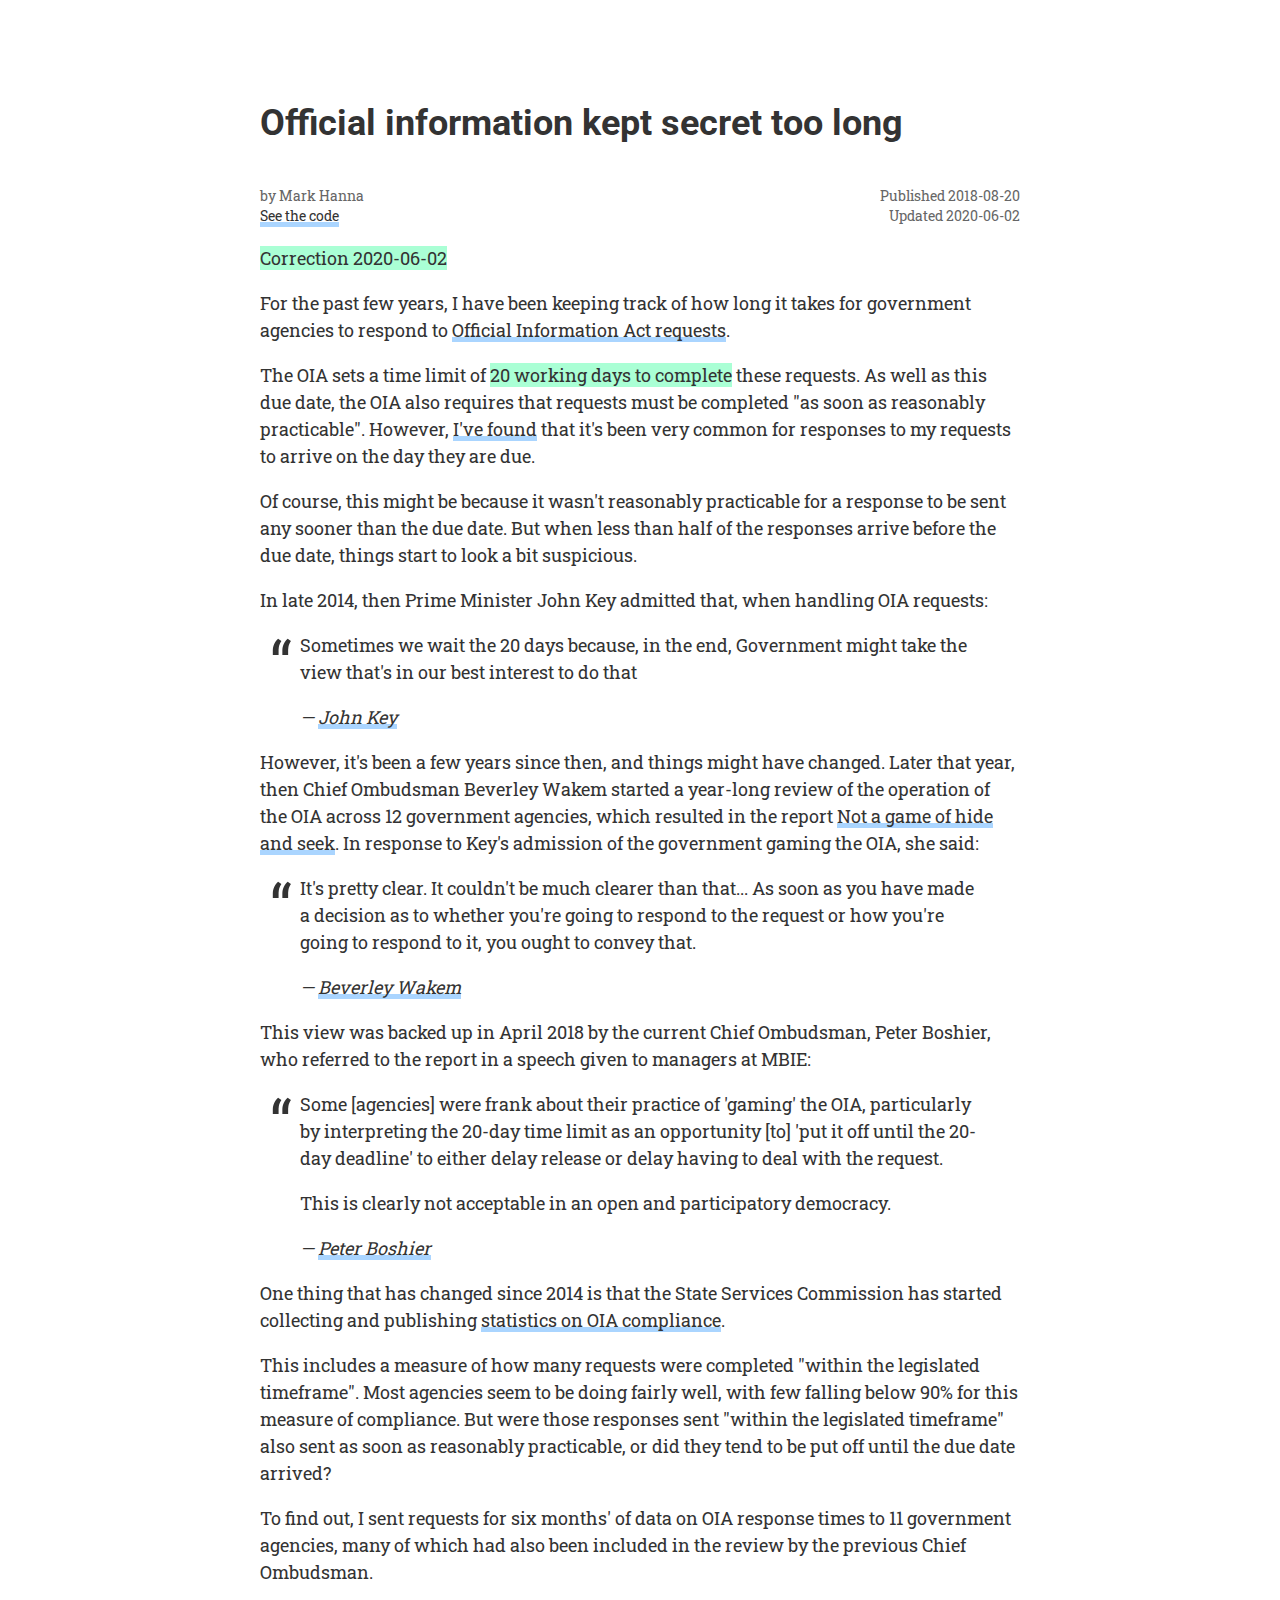
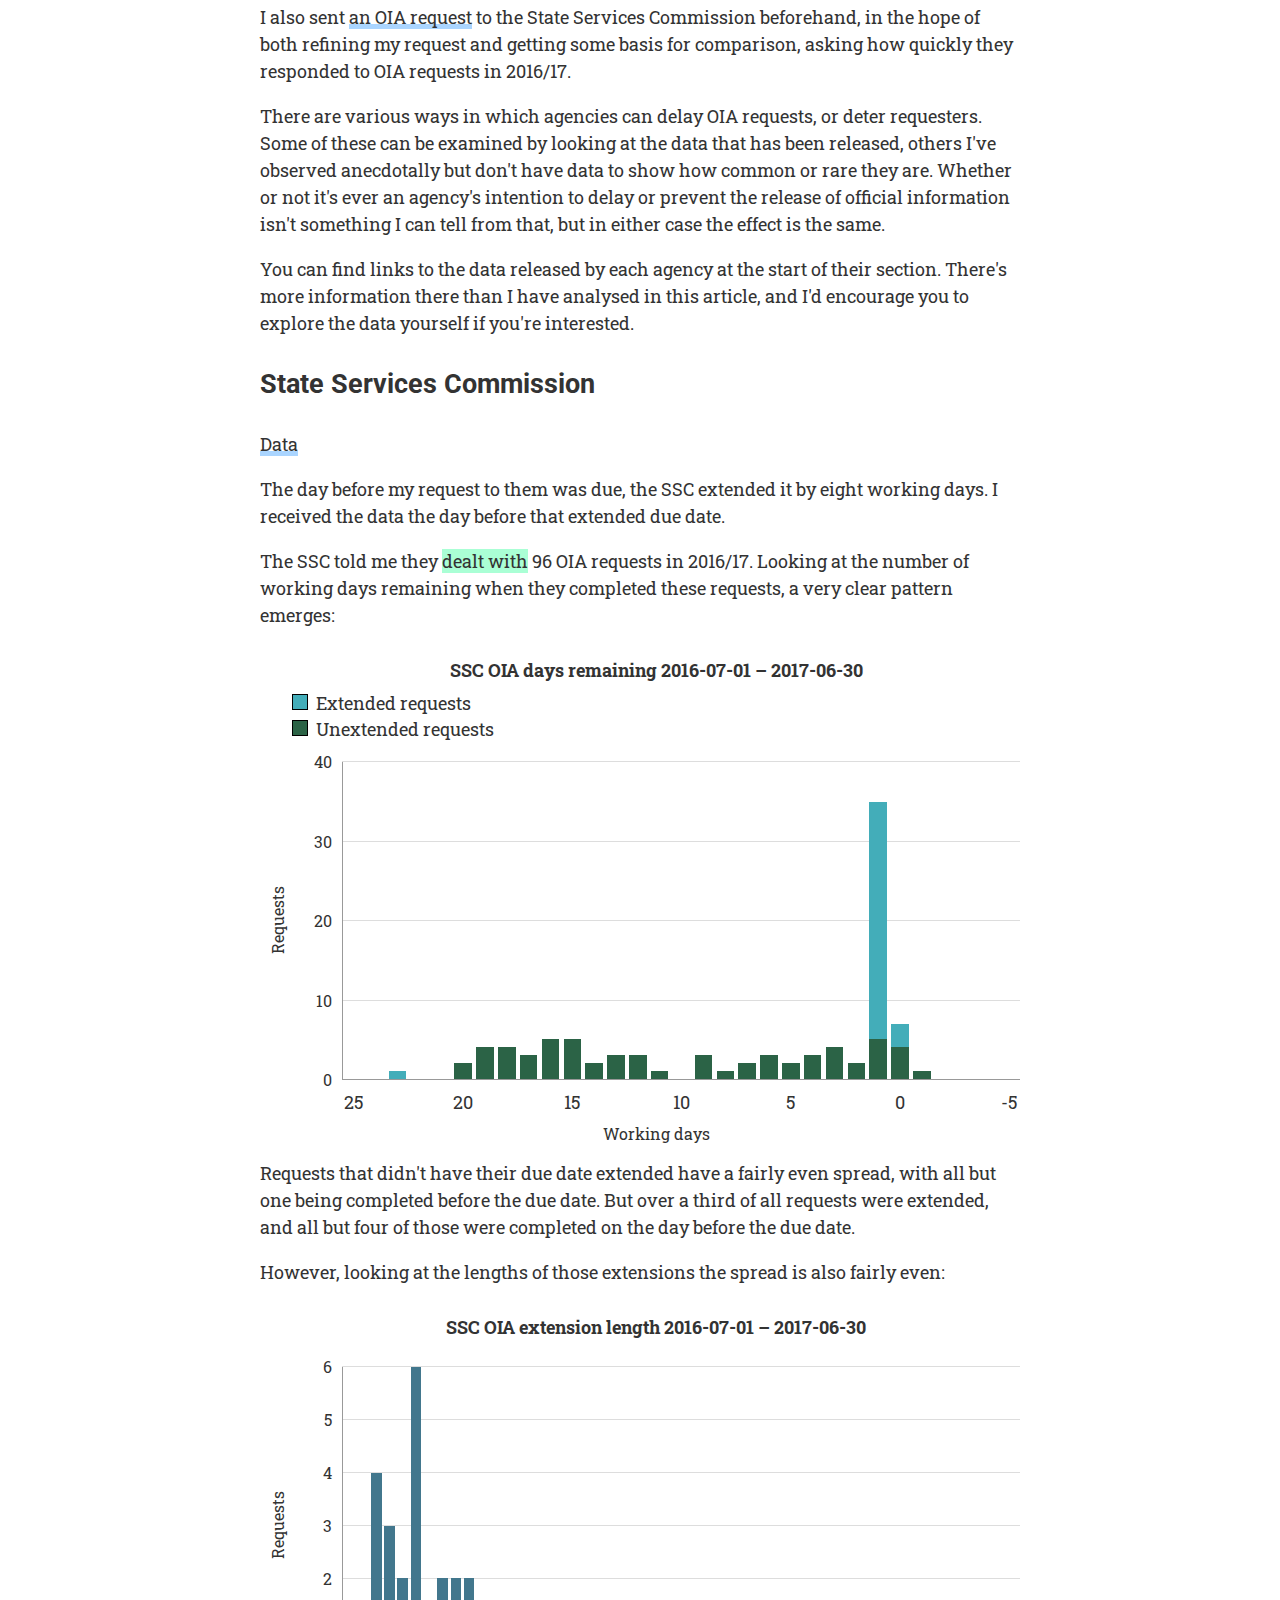
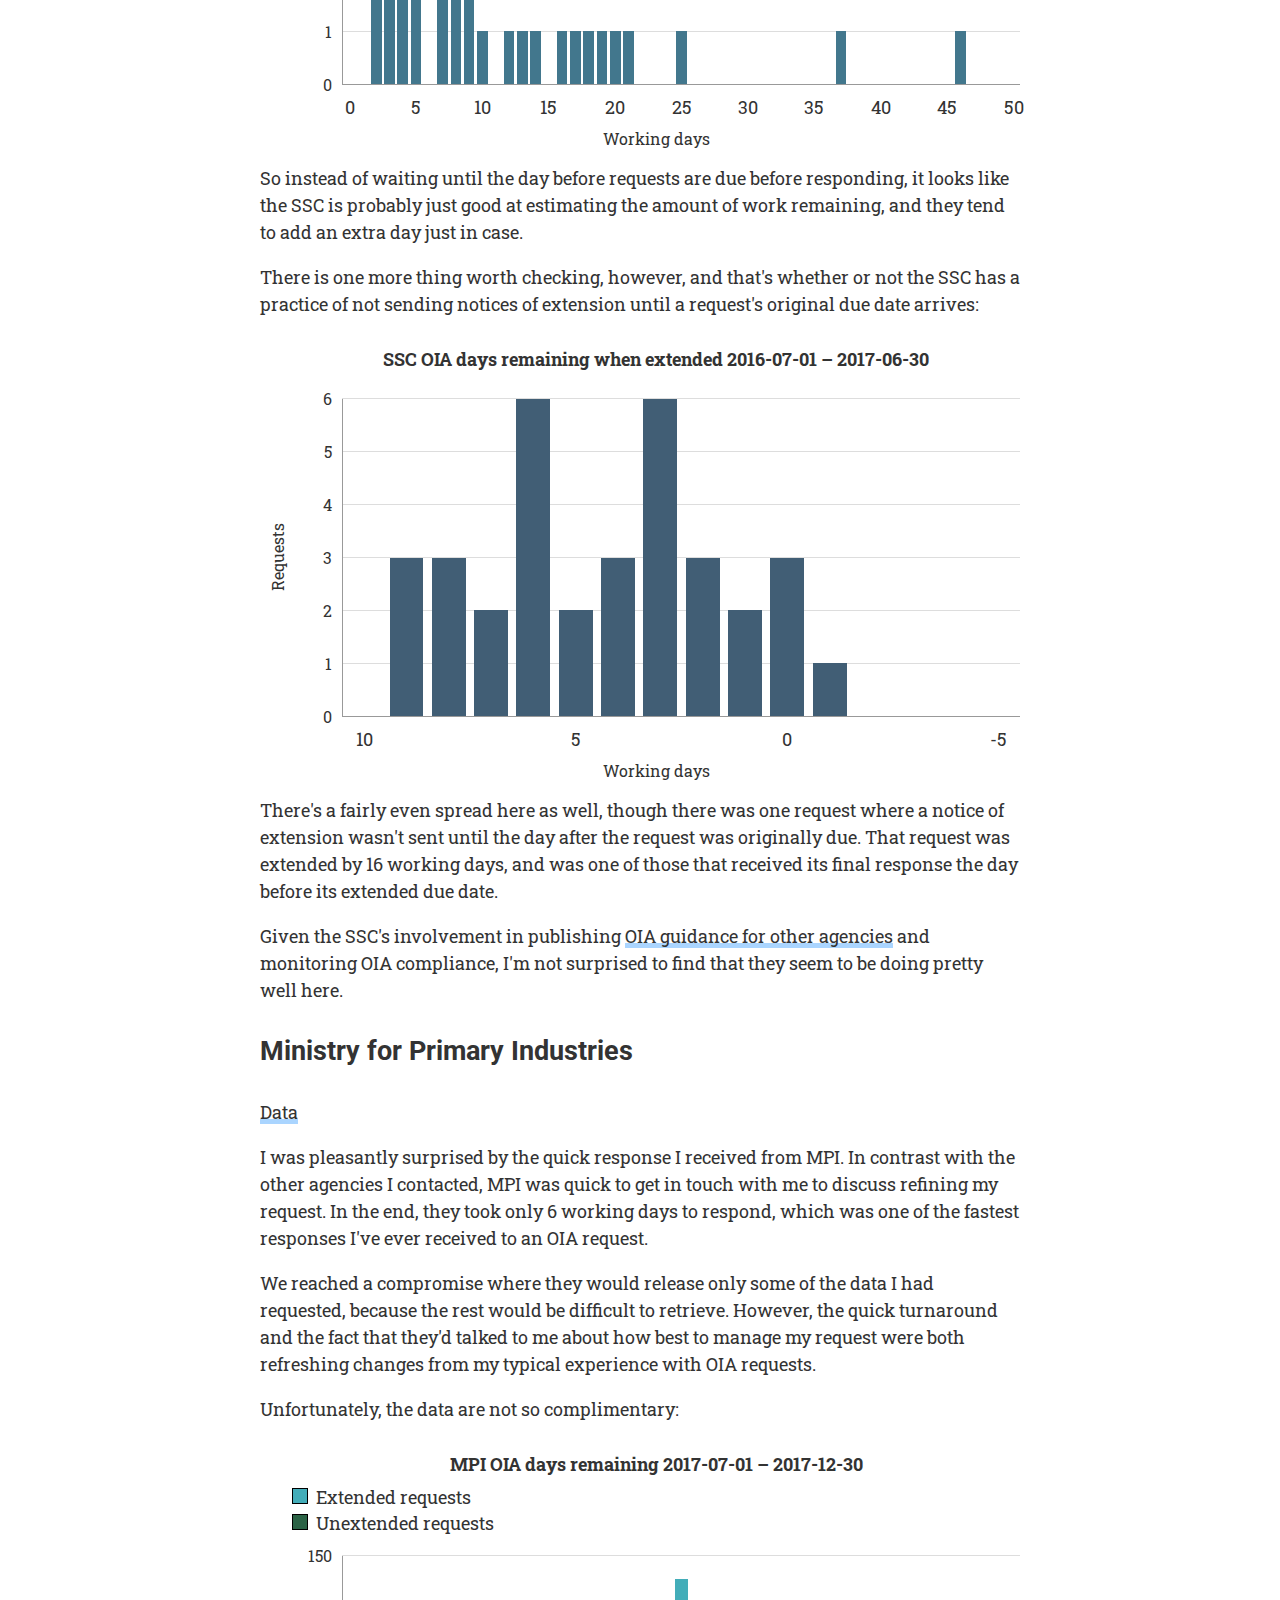
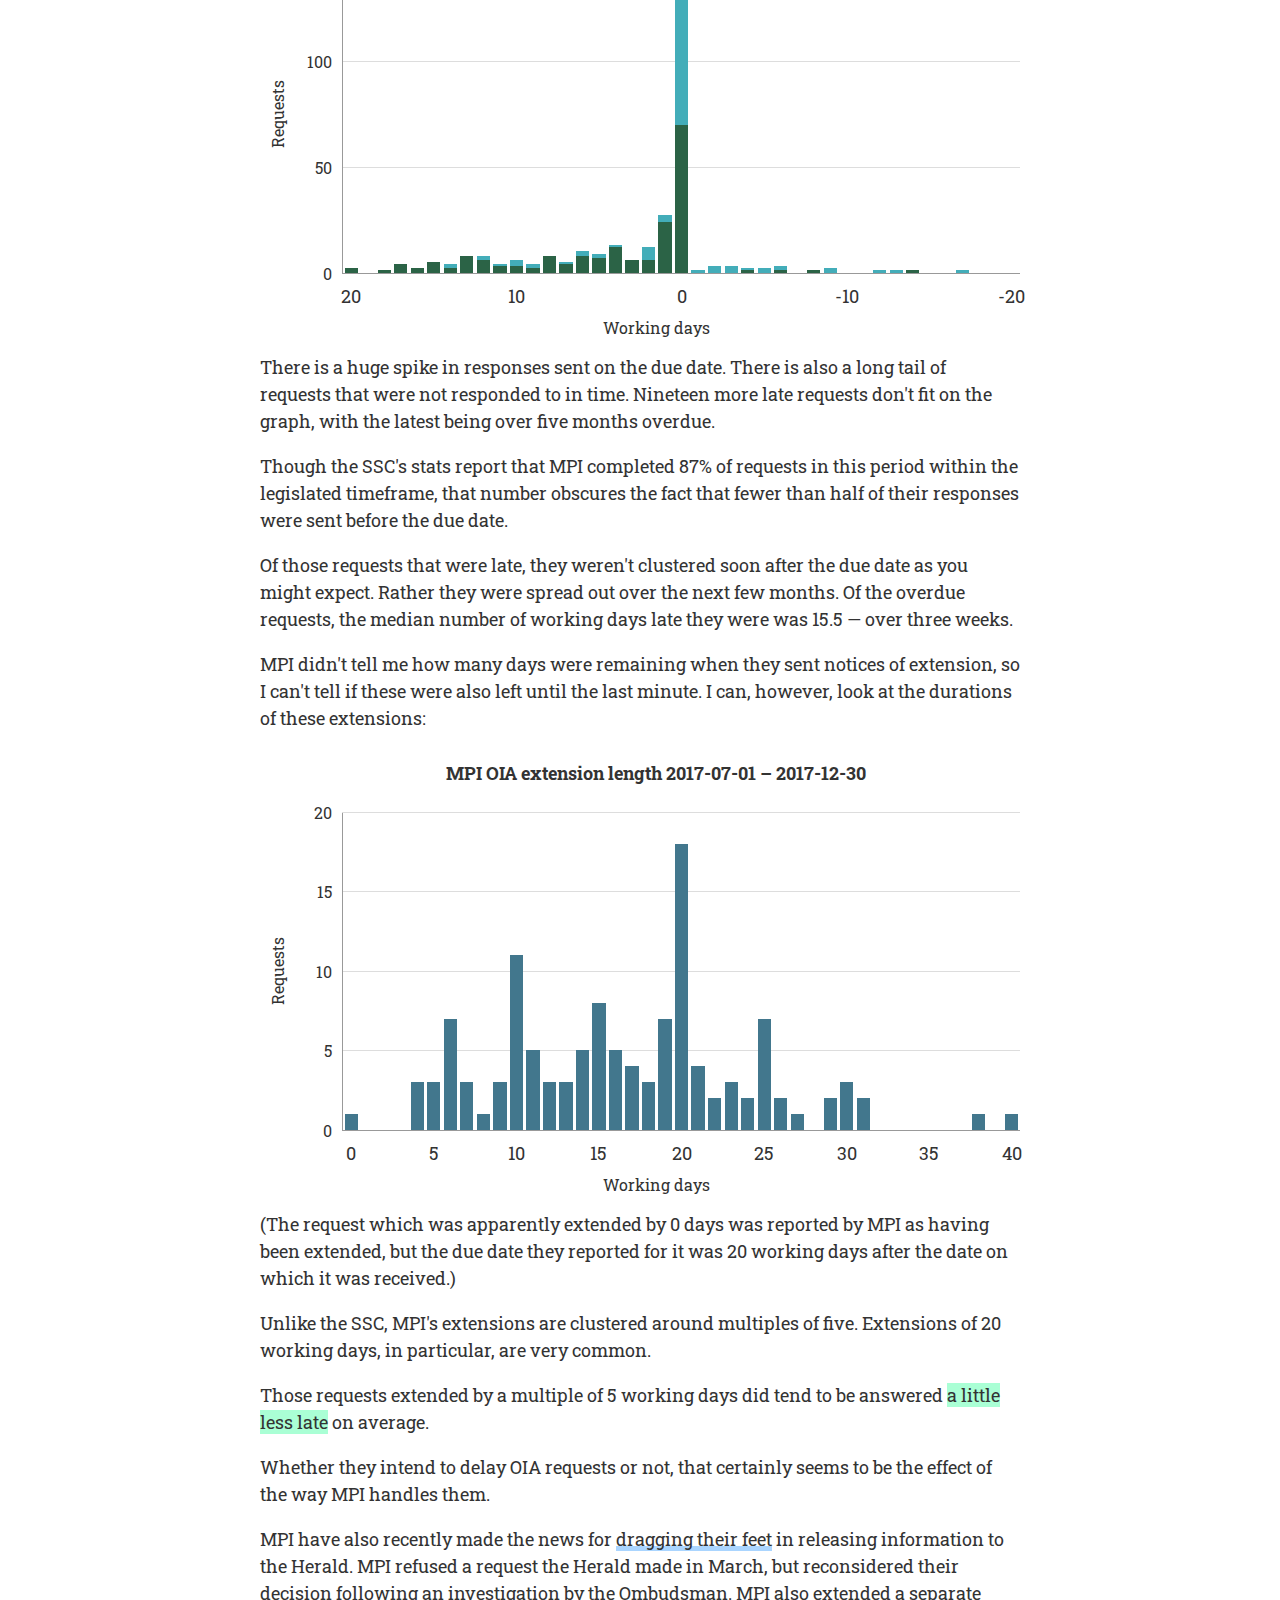
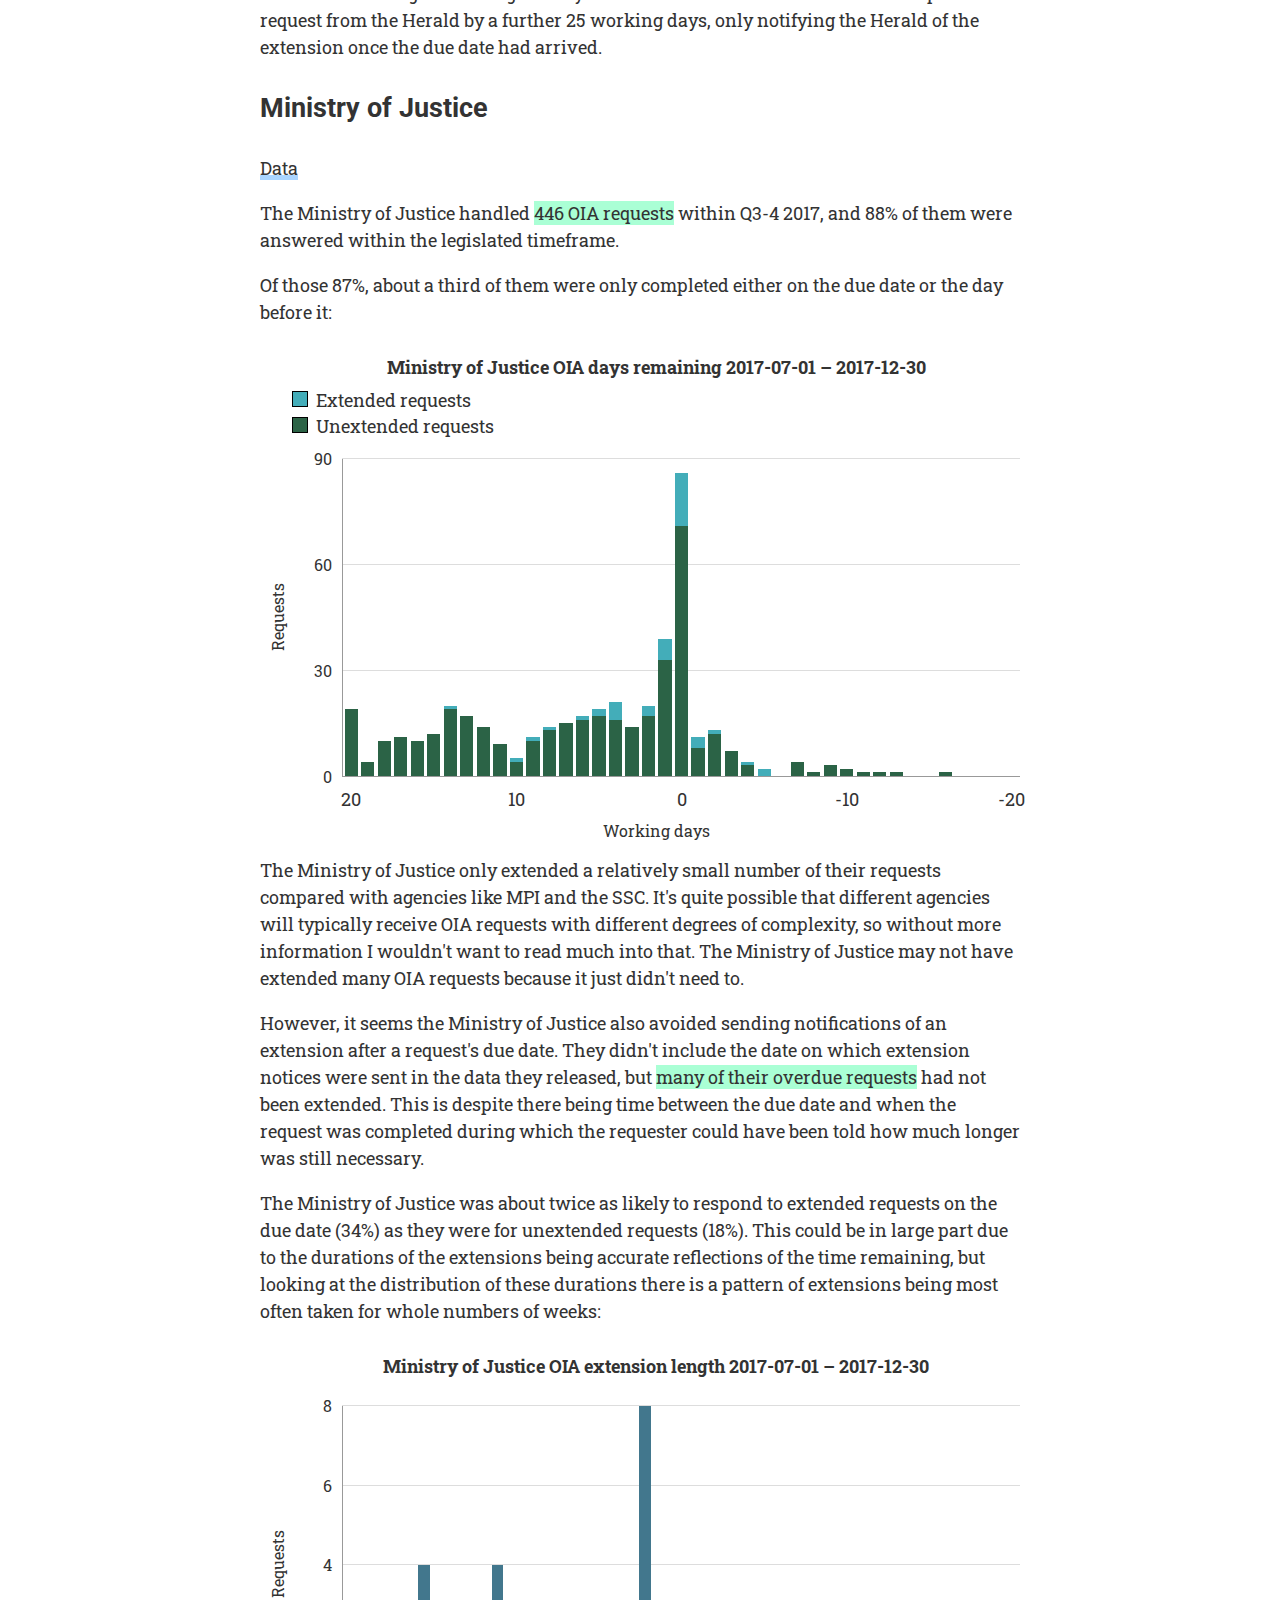
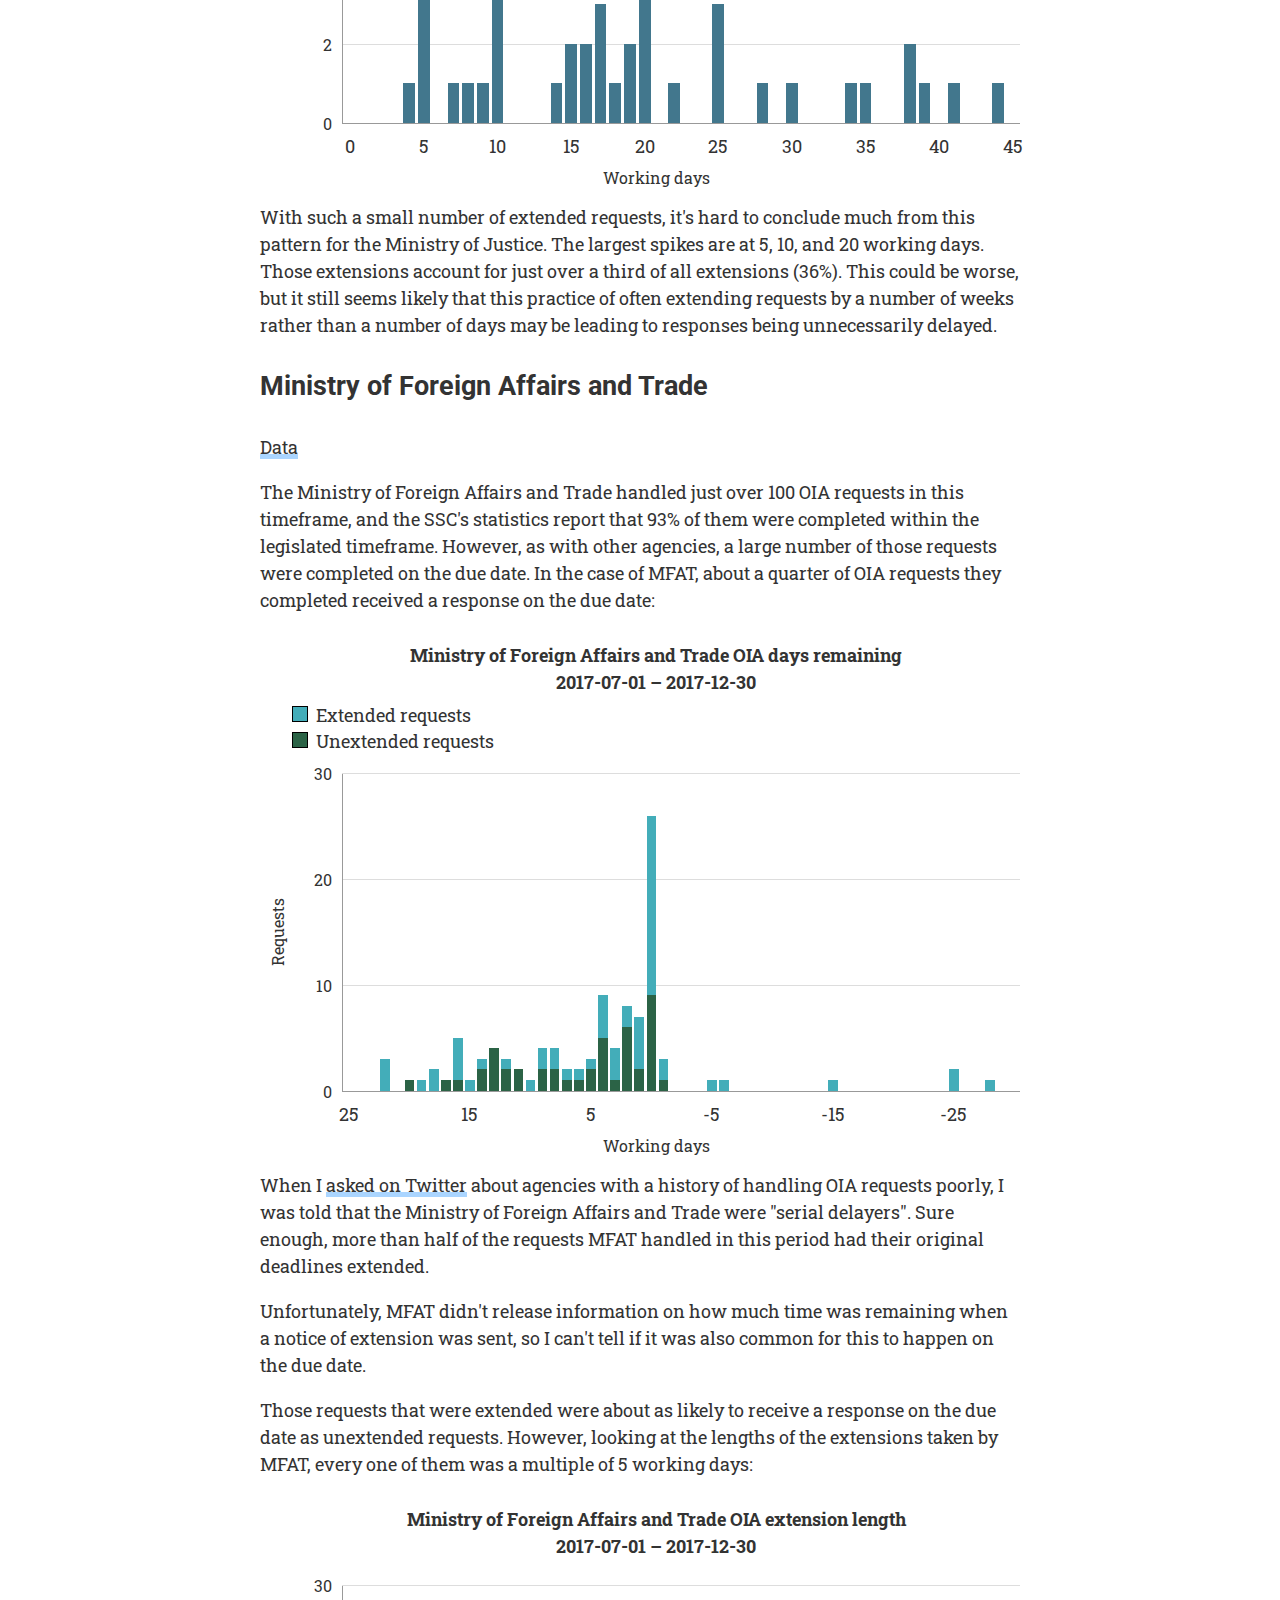
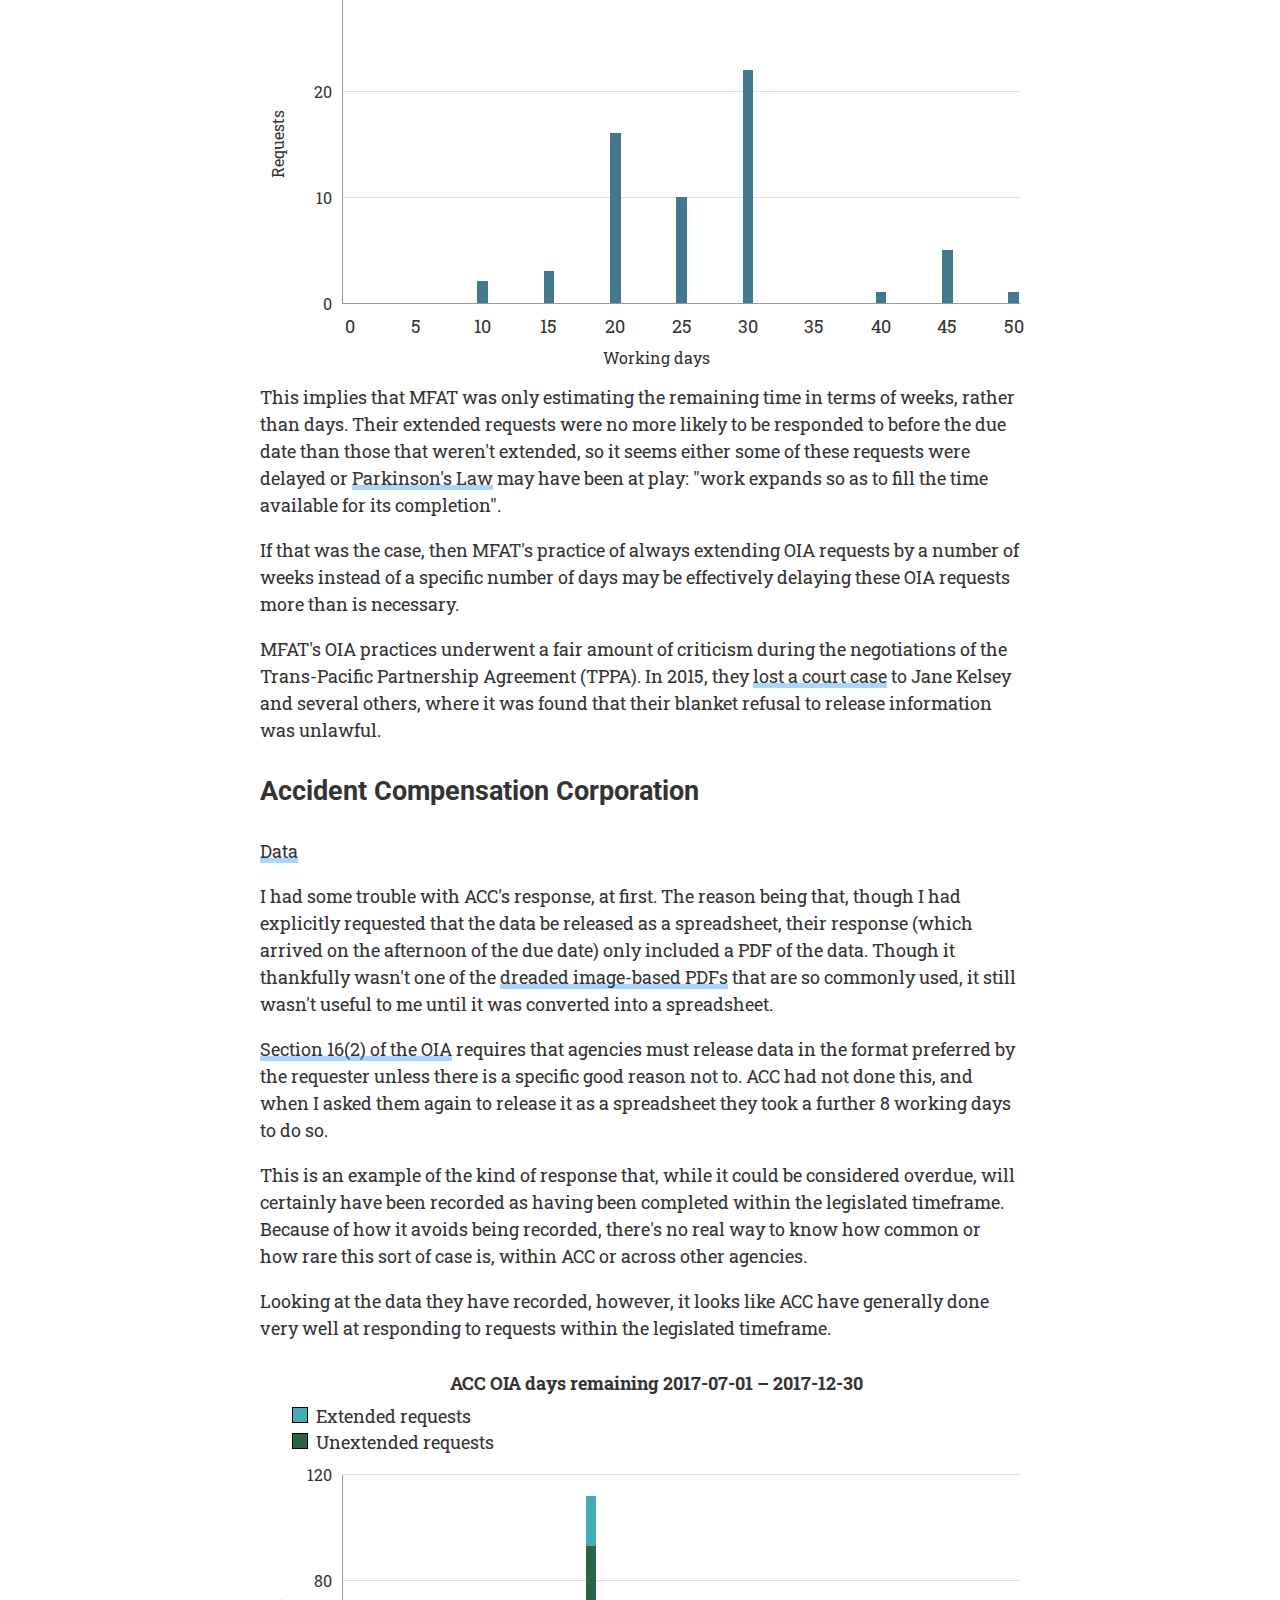
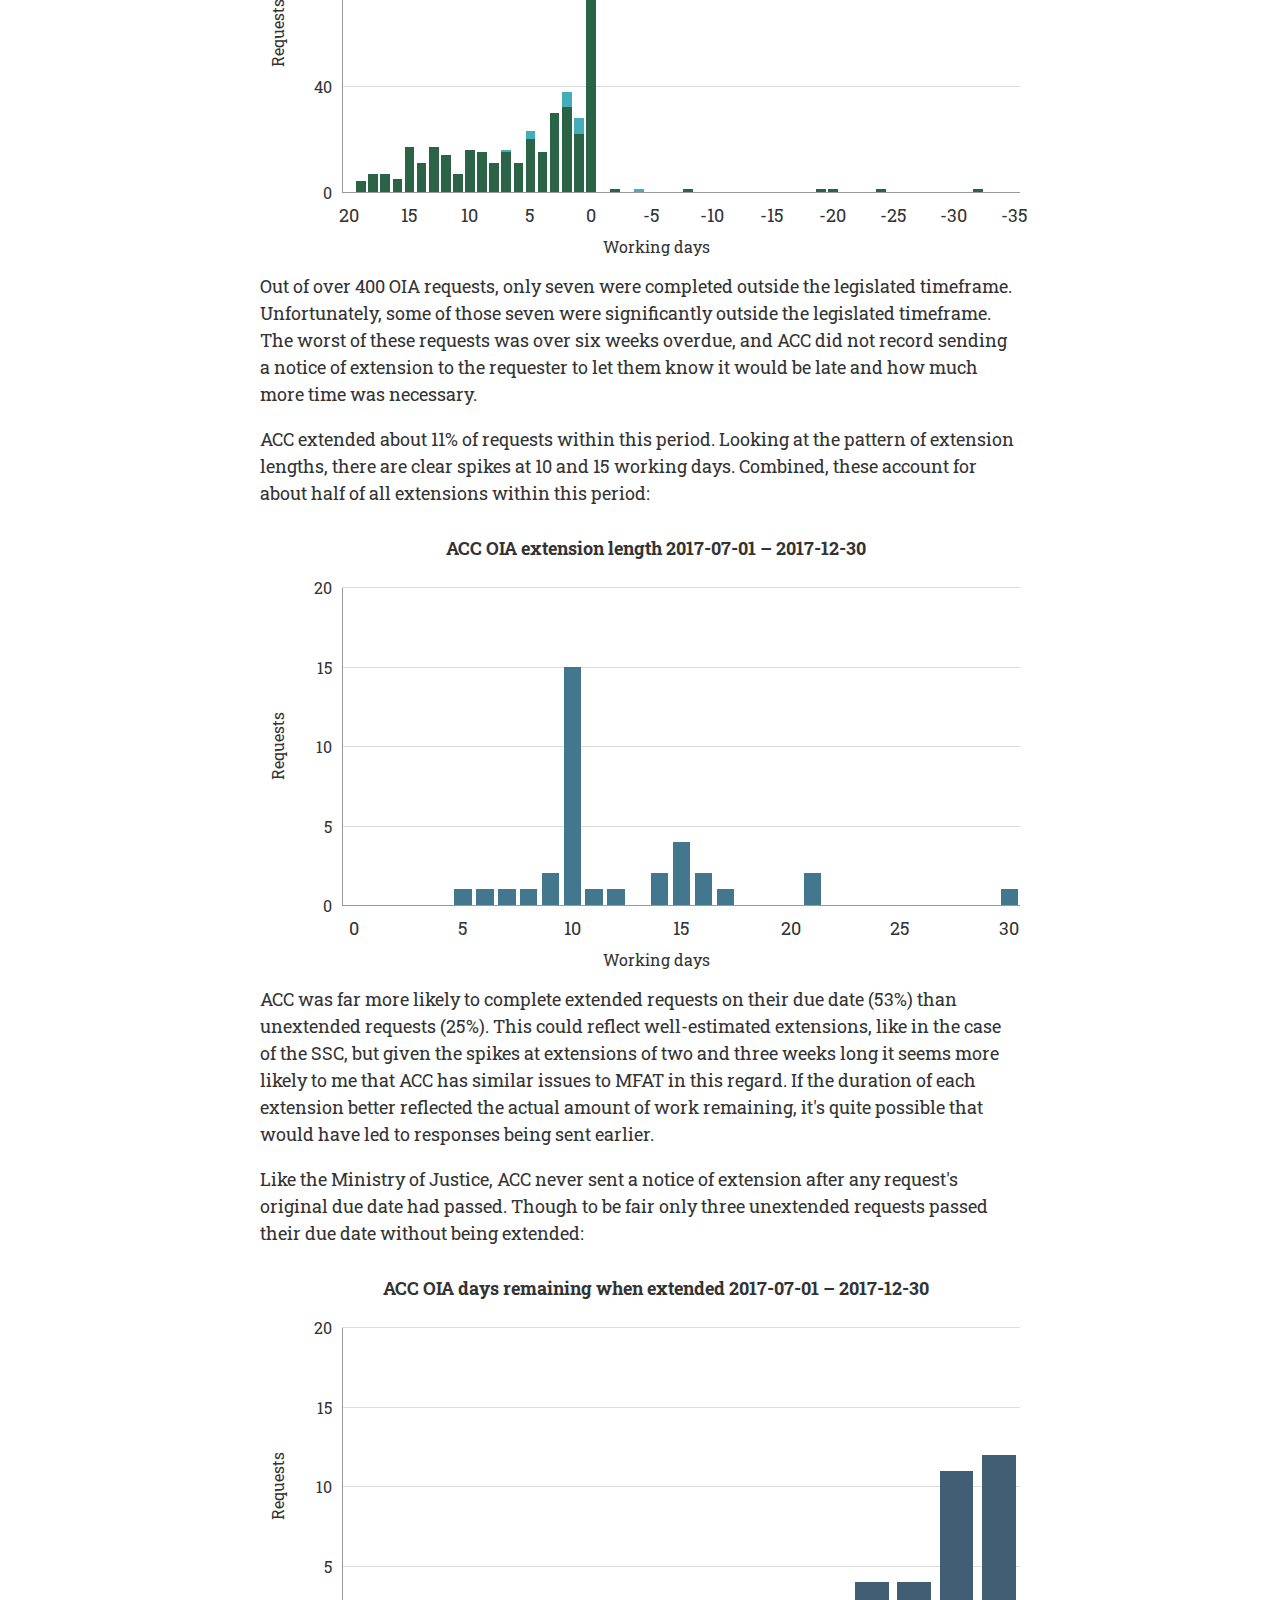
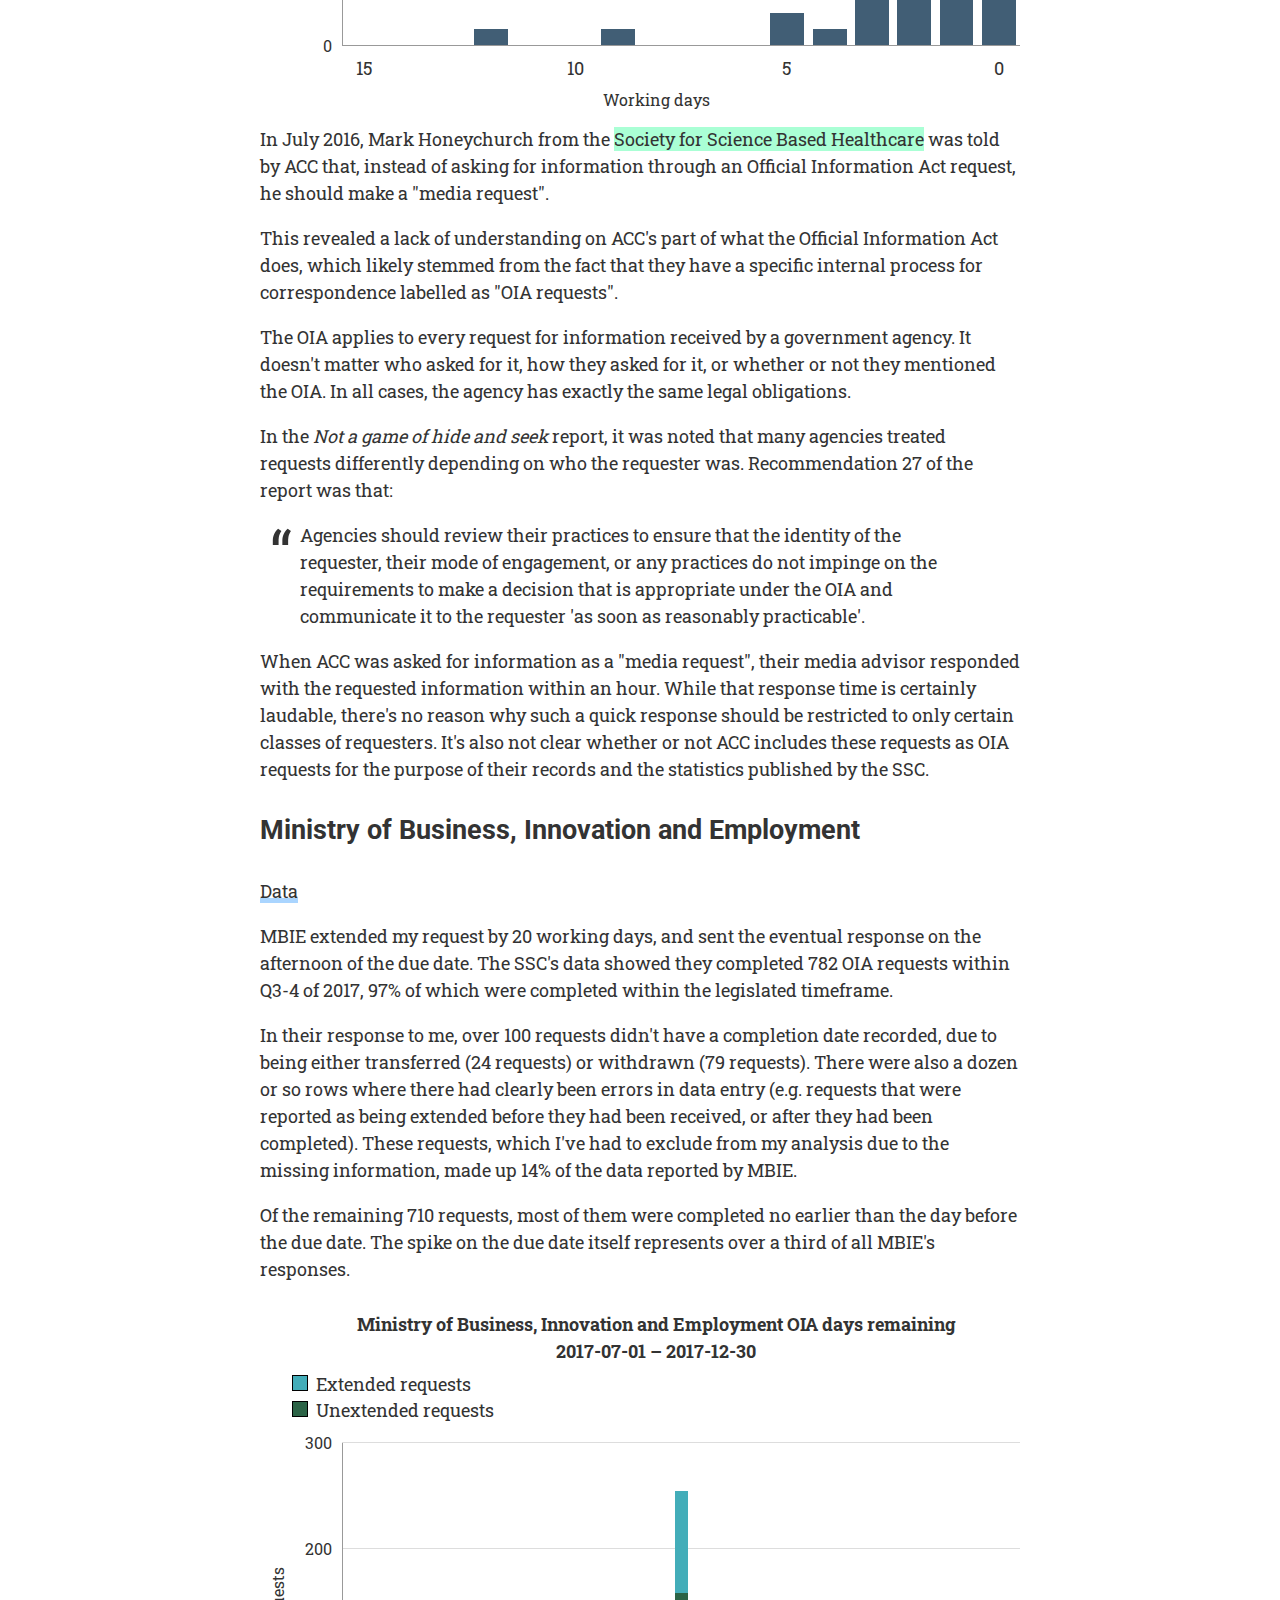
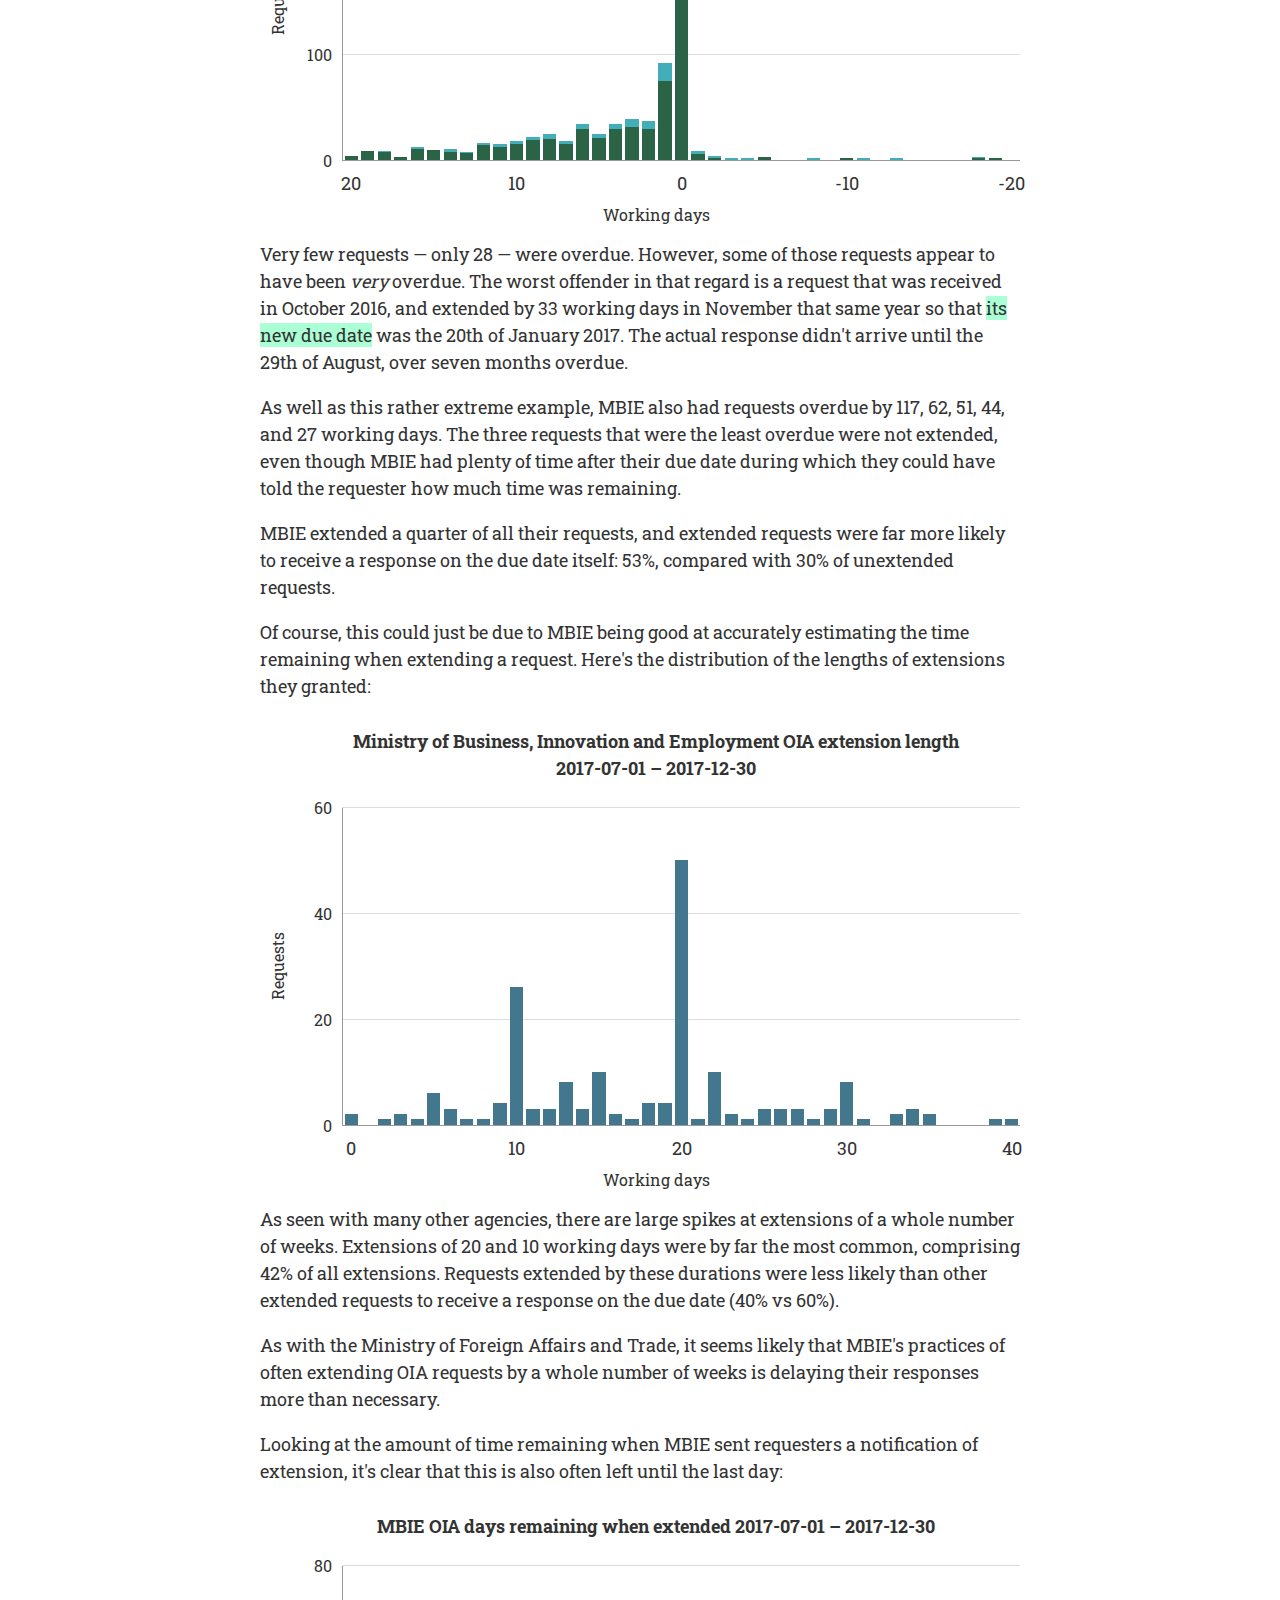
==== commit d26d1466: "Added correction to OIA Delays article" ====
--- a/oia-delays/index.html
+++ b/oia-delays/index.html
@@ -44,6 +44,21 @@
 					<a href="codebook/" class="article-meta__codebook">See the code</a>
 				</div>
 			</div>
+
+			<section id="correction">
+				<div class="content">
+					<p>
+						<span class="tooltip js-tooltip" tabindex="0" role="dialog" aria-labelledby="tooltip-time-limit-trigger" aria-describedby="tooltip-time-limit-body">
+							<span class="tooltip__trigger" id="tooltip-time-limit-trigger">Correction 2020-06-02</span>
+							<span class="tooltip__body js-tooltip__body" id="tooltip-time-limit-body">
+								<span class="p">When creating the <a href="codebook">codebook</a> for this article almost two years after it was published, I had to re-write the code to generate all of the graphs because I no longer had the original code. In this process, I found that I had made mistakes when looking at how many requests were extended by the Ministry of Social Development. These mistakes extended to showing MSD to have had more overdue requests than they actually had, because I had not correctly recognised that some requests had been extended.</span>
+
+								<span class="p">When re-creating the graphs, there were also some small differences due to different choices being made when cleaning the data. For all details of the changes made when this article was corrected, please see <a href="https://github.com/Cipscis/blog-features/commits/master/oia-delays/index.html" target="_blank">the log of changes made to this page</a> on GitHub.</span>
+							</span>
+						</span>
+					</p>
+				</div>
+			</section>
 
 			<section id="introduction">
 				<div class="content">
@@ -3526,14 +3541,7 @@
 					<p>Though the SSC's stats report that MPI completed 87% of requests in this period within the legislated timeframe, that number obscures the fact that fewer than half of their responses were sent before the due date.</p>
 
 					<p>
-						Of those requests that were late, they weren't clustered soon after the due date as you might expect. Rather they were spread out over the next few months. Of the overdue requests, the
-						<span class="tooltip js-tooltip" tabindex="0" role="dialog" aria-labelledby="tooltip-mpi-median-trigger" aria-describedby="tooltip-mpi-median-body">
-							<span class="tooltip__trigger" id="tooltip-mpi-median-trigger">median</span>
-							<span class="tooltip__body js-tooltip__body" id="tooltip-mpi-median-body">
-								<span class="p">Only one request was 17 working days overdue. The remaining late requests were equally split between over and under 17 working days overdue.</span>
-							</span>
-						</span>
-						number of working days late they were was 17 &mdash; over three weeks.
+						Of those requests that were late, they weren't clustered soon after the due date as you might expect. Rather they were spread out over the next few months. Of the overdue requests, the median number of working days late they were was 15.5 &mdash; over three weeks.
 					</p>
 
 					<p>MPI didn't tell me how many days were remaining when they sent notices of extension, so I can't tell if these were also left until the last minute. I can, however, look at the durations of these extensions:</p>
@@ -4337,7 +4345,7 @@
 								<span class="p">The numbers reported by the SSC &mdash; 436 requests completed with 85% being on time &mdash; are slightly different due to different interpretations of the criteria for which requests to include.</span>
 							</span>
 						</span>
-						within Q3-4 2017, and 87% of them were answered within the legislated timeframe.
+						within Q3-4 2017, and 88% of them were answered within the legislated timeframe.
 					</p>
 
 					<p>Of those 87%, about a third of them were only completed either on the due date or the day before it:</p>
@@ -10502,7 +10510,7 @@
 				<div class="content">
 					<p>Out of over 400 OIA requests, only seven were completed outside the legislated timeframe. Unfortunately, some of those seven were significantly outside the legislated timeframe. The worst of these requests was over six weeks overdue, and ACC did not record sending a notice of extension to the requester to let them know it would be late and how much more time was necessary.</p>
 
-					<p>ACC extended about one fifth of requests within this period. Looking at the pattern of extension lengths, there are clear spikes at 10 and 15 working days. Combined, these account for about a third of all extensions within this period:</p>
+					<p>ACC extended about 11% of requests within this period. Looking at the pattern of extension lengths, there are clear spikes at 10 and 15 working days. Combined, these account for about half of all extensions within this period:</p>
 				</div>
 
 				<div class="chart chart--has-x-label chart--has-y-label">
@@ -11094,7 +11102,7 @@
 				</div>
 
 				<div class="content">
-					<p>ACC was far more likely to complete extended requests on their due date (36%) than unextended requests (22%). This could reflect well-estimated extensions, like in the case of the SSC, but given the spikes at extensions of two and three weeks long it seems more likely to me that ACC has similar issues to MFAT in this regard. If the duration of each extension better reflected the actual amount of work remaining, it's quite possible that would have led to responses being sent earlier.</p>
+					<p>ACC was far more likely to complete extended requests on their due date (53%) than unextended requests (25%). This could reflect well-estimated extensions, like in the case of the SSC, but given the spikes at extensions of two and three weeks long it seems more likely to me that ACC has similar issues to MFAT in this regard. If the duration of each extension better reflected the actual amount of work remaining, it's quite possible that would have led to responses being sent earlier.</p>
 
 					<p>Like the Ministry of Justice, ACC never sent a notice of extension after any request's original due date had passed. Though to be fair only three unextended requests passed their due date without being extended:</p>
 				</div>
@@ -11469,7 +11477,7 @@
 
 					<p>In their response to me, over 100 requests didn't have a completion date recorded, due to being either transferred (24 requests) or withdrawn (79 requests). There were also a dozen or so rows where there had clearly been errors in data entry (e.g. requests that were reported as being extended before they had been received, or after they had been completed). These requests, which I've had to exclude from my analysis due to the missing information, made up 14% of the data reported by MBIE.</p>
 
-					<p>Of the remaining 697 requests, most of them were completed no earlier than the day before the due date. The spike on the due date itself represents over a third of all MBIE's responses.</p>
+					<p>Of the remaining 710 requests, most of them were completed no earlier than the day before the due date. The spike on the due date itself represents over a third of all MBIE's responses.</p>
 				</div>
 
 				<div class="chart chart--has-x-label chart--has-y-label">
@@ -13416,7 +13424,7 @@
 				</div>
 
 				<div class="content">
-					<p>As seen with many other agencies, there are large spikes at extensions of a whole number of weeks. Extensions of 20 and 10 working days were by far the most common, comprising 41% of all extensions. Requests extended by these durations were about as likely as other extended requests to receive a response on the due date (49%).</p>
+					<p>As seen with many other agencies, there are large spikes at extensions of a whole number of weeks. Extensions of 20 and 10 working days were by far the most common, comprising 42% of all extensions. Requests extended by these durations were less likely than other extended requests to receive a response on the due date (40% vs 60%).</p>
 
 					<p>As with the Ministry of Foreign Affairs and Trade, it seems likely that MBIE's practices of often extending OIA requests by a whole number of weeks is delaying their responses more than necessary.</p>
 
@@ -15381,22 +15389,7 @@
 				<div class="content">
 					<p>There are 11 more overdue requests that don't fit on the graph, the worst of which was 99 working days overdue. That request, which wasn't extended, was due for a response in early November 2017 but didn't receive a response until over five months later on the 20th of April 2018.</p>
 
-					<p>
-						Even looking only at those
-						<span class="tooltip js-tooltip" tabindex="0" role="dialog" aria-labelledby="tooltip-msd-criteria-trigger" aria-describedby="tooltip-msd-criteria-body">
-							<span class="tooltip__trigger" id="tooltip-msd-criteria-trigger">requests completed in Q3-4 2017</span>,
-							<span class="tooltip__body js-tooltip__body" id="tooltip-msd-criteria-body">
-								<span class="p">The criteria MSD used for choosing which requests to include in the data they sent me differed slightly from what they used when calculating the statistics to report to the SSC. Some of the requests in the data they sent to me weren't in the Q3-4 2017 stats reported by the SSC, and some requests included in those stats weren't included in the data released to me.</span>
-							</span>
-						</span>
-						there are 50 overdue requests in this data. However, MSD reported to the SSC that only 24 of the OIA requests completed within this period were not completed within the legislated timeframe. And remember, the number of requests they reported on to the SSC were roughly three times as many requests as they released to me.
-					</p>
-
-					<p>I don't know what went wrong, but if the data MSD has released to me is all correct then it appears they have been reporting incorrect OIA compliance statistics to the SSC.</p>
-
-					<p>Also, despite the figure of 97% of requests completed within the legislated timeframe reported to the SSC, MSD responded to fewer than half of their OIA requests before the due date.</p>
-
-					<p>MSD also extended very few requests. Of over 200 detailed in the information they've released, only seven were extended. It's worth noting that even for the many requests that didn't receive a response until well after the due date, MSD doesn't appear to have given the requester an indication of how much more time they would take to complete the request.</p>
+					<p>Also, despite the figure of 97% of requests completed within the legislated timeframe reported to the SSC, MSD responded to only 56% of their OIA requests before the due date.</p>
 
 					<p>In those cases where MSD sent a decision before they released the requested information, they set themselves an internal due date for when they aimed to send the information. There is no due date requirement in the legislation for this, but they did include their internal due dates in the information they released.</p>
 
@@ -16594,7 +16587,7 @@
 
 					<p>When I asked on Twitter about bad OIA experiences people have had with agencies, <a href="https://twitter.com/Mich_Cooke/status/963578107171975173" target="_blank">a producer for RNZ told me</a> she didn't think she'd received a single OIA from MSD within 20 days for the past couple of years.</p>
 
-					<p>Looking at how long it took for MSD to fully complete OIA requests (i.e. if they decide to grant a request, the time it took for them to release the information), it turns out MSD were just as likely to release information within 20 working days as they were to take longer. This is despite the fact that they only extended 3% of OIA requests they received past the original limit of 20 working days.</p>
+					<p>Looking at how long it took for MSD to fully complete OIA requests (i.e. if they decide to grant a request, the time it took for them to release the information), it turns out MSD were just as likely to release information within 20 working days as they were to take longer.</p>
 				</div>
 			</section>
 
@@ -16607,7 +16600,7 @@
 
 					<p>The Ministry of Health extended my request at 4:55pm on its original due date, pushing the deadline out another 21 working days. The eventual response squeezed in at 4:39pm on the new due date.</p>
 
-					<p>In Q3-4 2017, the Ministry received 353 requests, and they replied to 89% of them within the legislated timeframe. Looking at the distribution of response times, the spike at the due date is less pronounced than for many other agencies:</p>
+					<p>In Q3-4 2017, the Ministry received 354 requests, and they replied to 89% of them within the legislated timeframe. Looking at the distribution of response times, the spike at the due date is less pronounced than for many other agencies:</p>
 				</div>
 
 				<div class="chart chart--has-x-label chart--has-y-label">
@@ -20205,7 +20198,7 @@
 				<div class="content">
 					<p>Like with other agencies, there is a large spike of responses with 0 days remaining. However, the drop off after this date is slower than seen with other agencies, which I expect is due to the Ministry of Education extending deadlines under section 15(1AA) of the OIA.</p>
 
-					<p>Even taking that into account, though, there are still a lot of requests that appear to be more than seven working days overdue. If I were to assume that those requests are the only ones that were actually overdue, that's still 28 requests. That's a much higher proportion than the four late requests reported for this period by the SSC.</p>
+					<p>Even taking that into account, though, there are still a lot of requests that appear to be more than seven working days overdue. If I were to assume that those requests are the only ones that were actually overdue, that's still 29 requests. That's a much higher proportion than the four late requests reported for this period by the SSC.</p>
 
 					<p>Looking at the durations of the extensions granted by the Ministry of Education, there is a significant spike at 20 working days, with smaller spikes at and around other whole numbers of weeks:</p>
 				</div>
@@ -20801,7 +20794,7 @@
 				<div class="content">
 					<p>The Ministry of Education seems to handle its extensions slightly differently to other agencies. In the data they released, some extensions were described in terms of weeks or months instead of days, whereas every other agency I asked for this information appeared to only record extension durations as a number of working days.</p>
 
-					<p>That spike at 20 working days represents just under a third of all 95 requests the Ministry of Education extended within this period. Those requests extended by 20 working days were far more likely (20%) to receive a response on the last allowable day than requests extended by a different duration (6%), which seems to imply that the responses were delayed unnecessarily just because 20 working days was a nice round number of days to extend the request by.</p>
+					<p>That spike at 20 working days represents just under a third of all 104 requests the Ministry of Education extended within this period. Those requests extended by 20 working days were more likely (21%) to receive a response on the last allowable day than requests extended by a different duration (15%), which seems to imply that the responses may have been delayed unnecessarily just because 20 working days was a nice round number of days to extend the request by.</p>
 
 					<p>The fact that many extensions were recorded as a whole number of weeks or months is consistent with the idea that the Ministry of Education preferentially selects extensions that are neat, rather than estimating the precise amount of time still required to complete a request.</p>
 
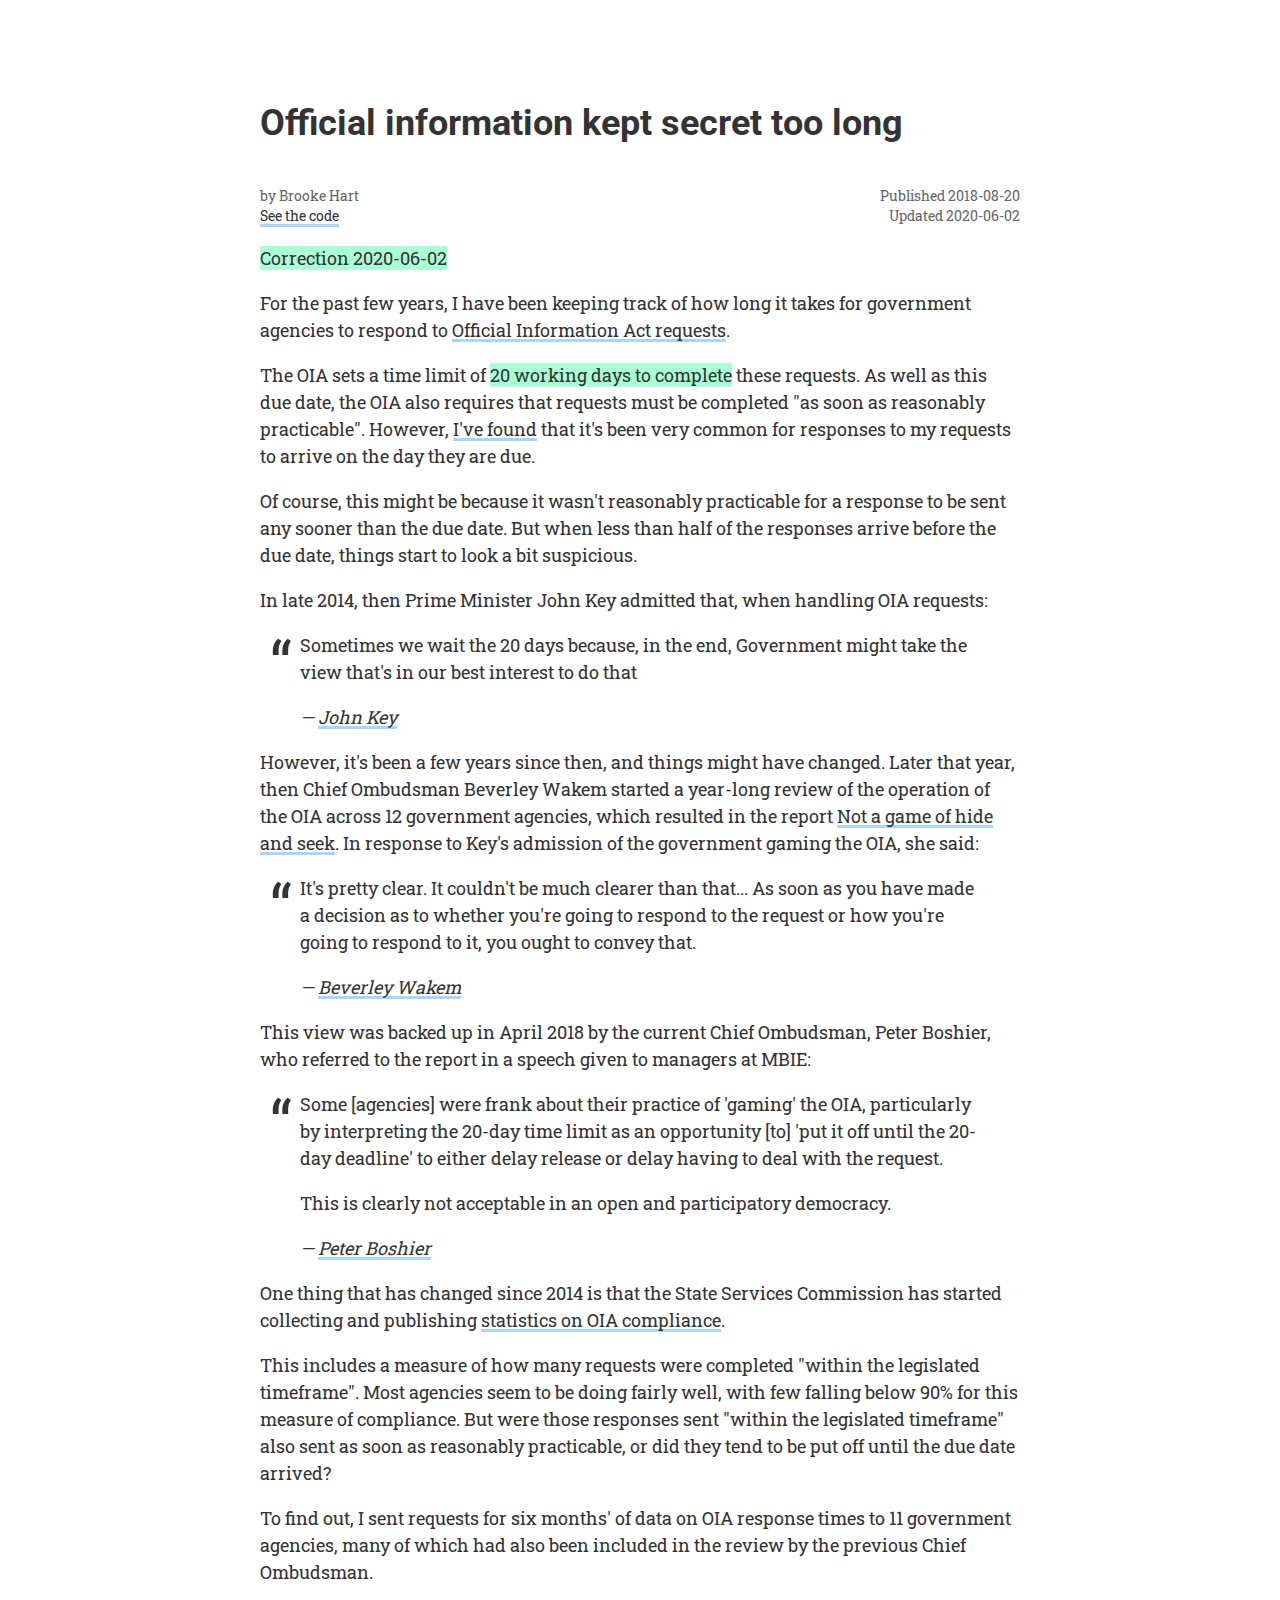
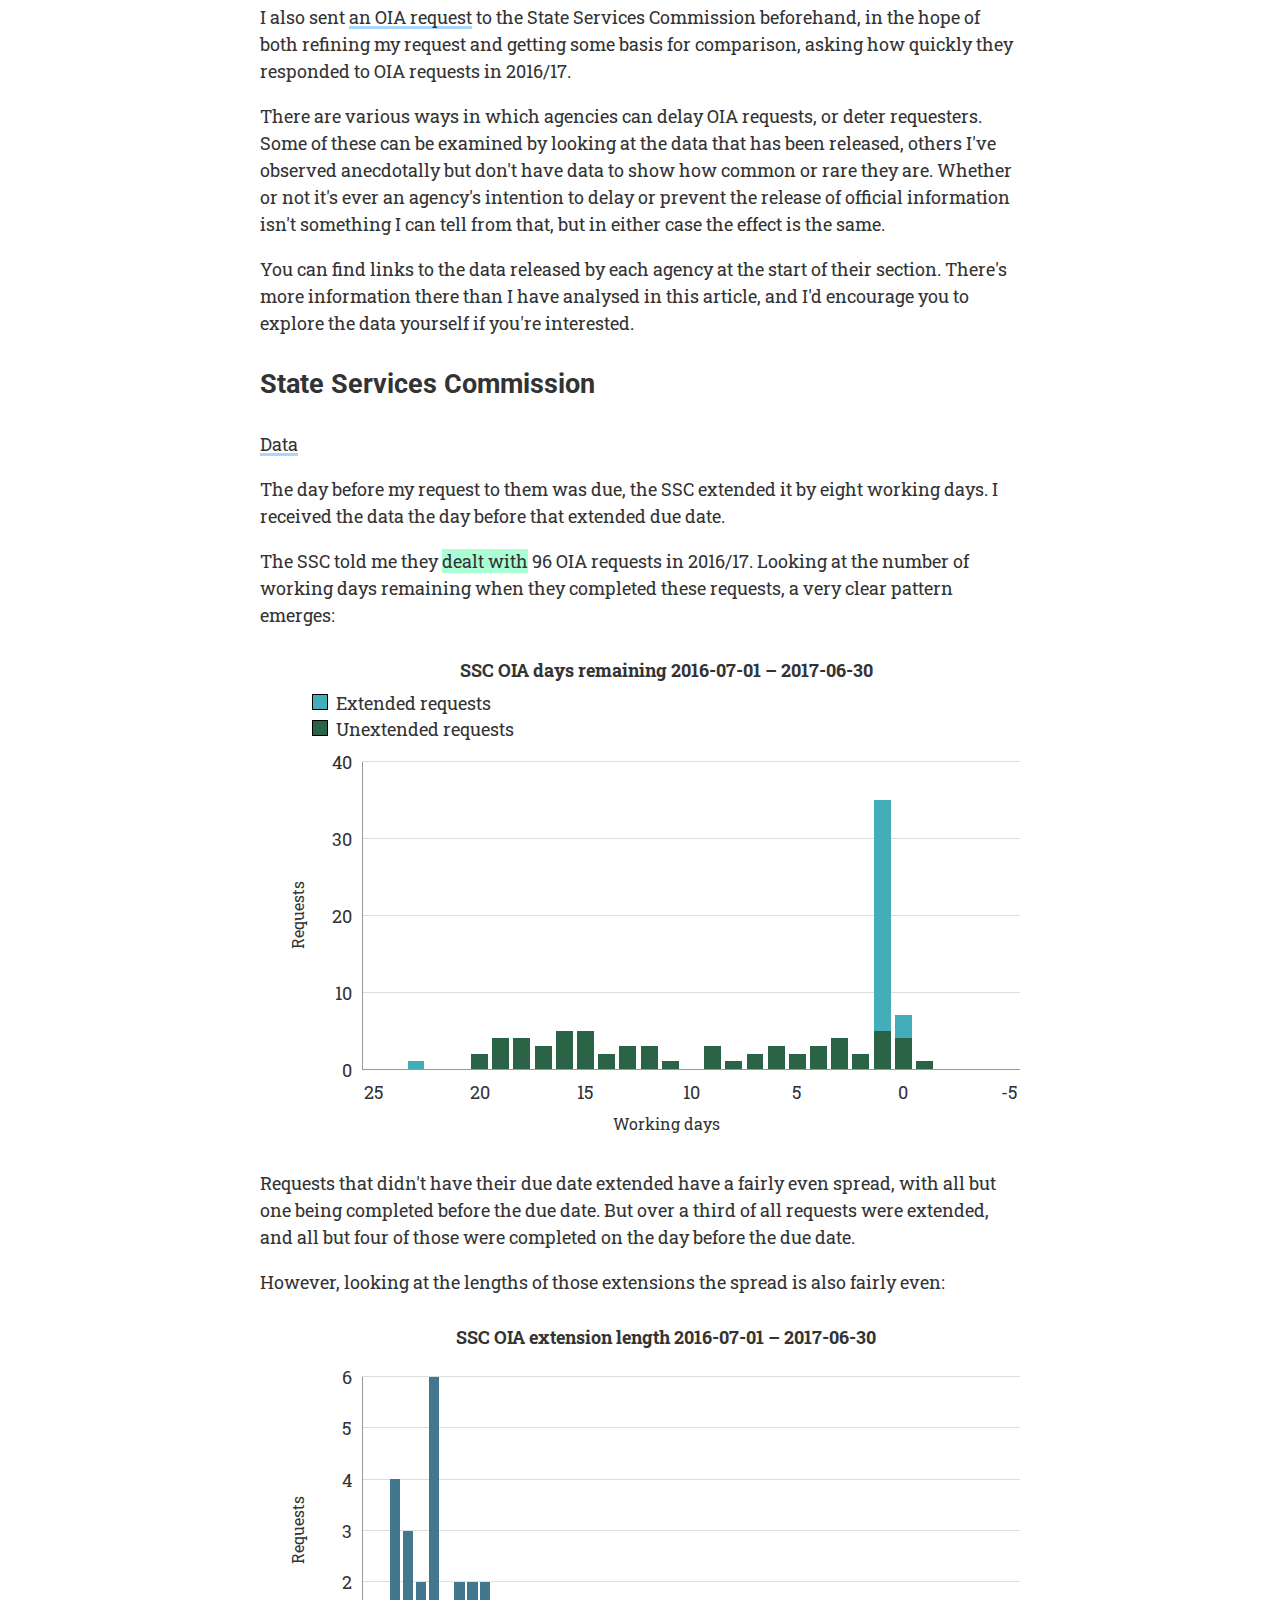
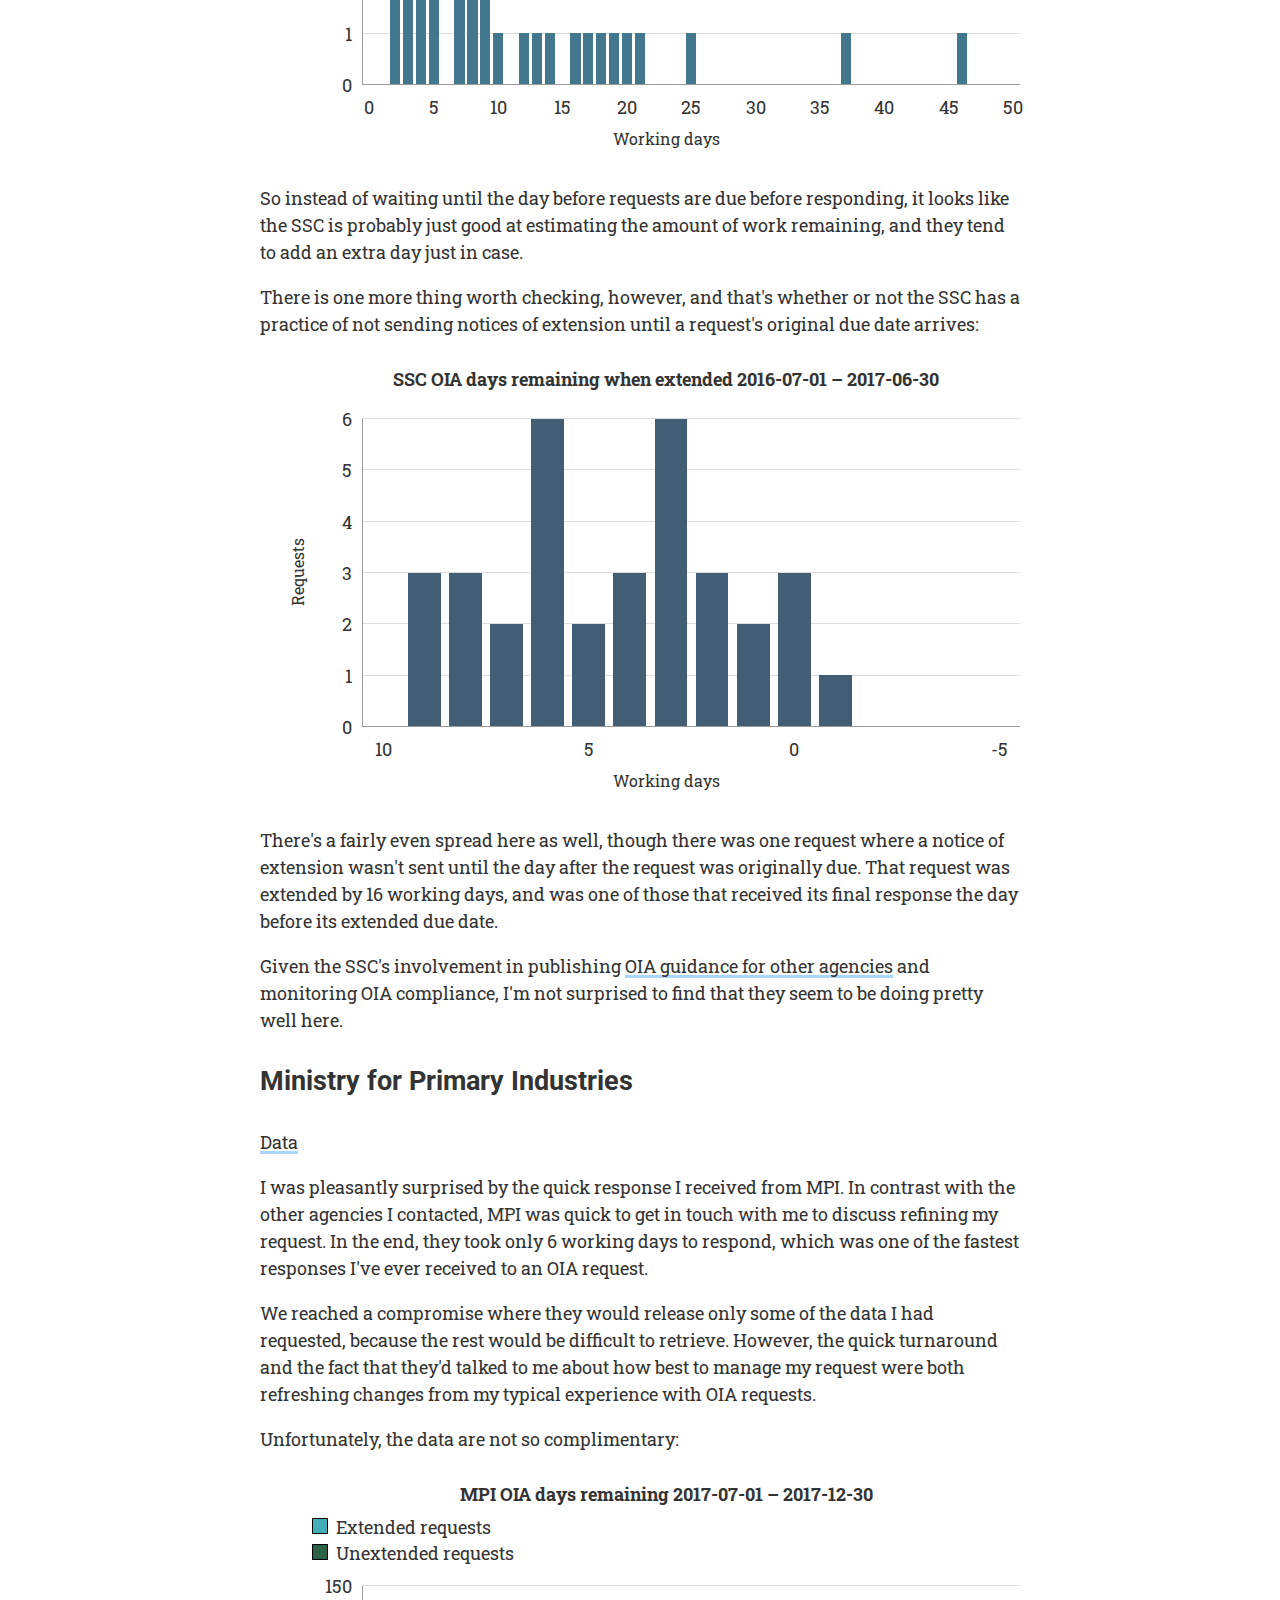
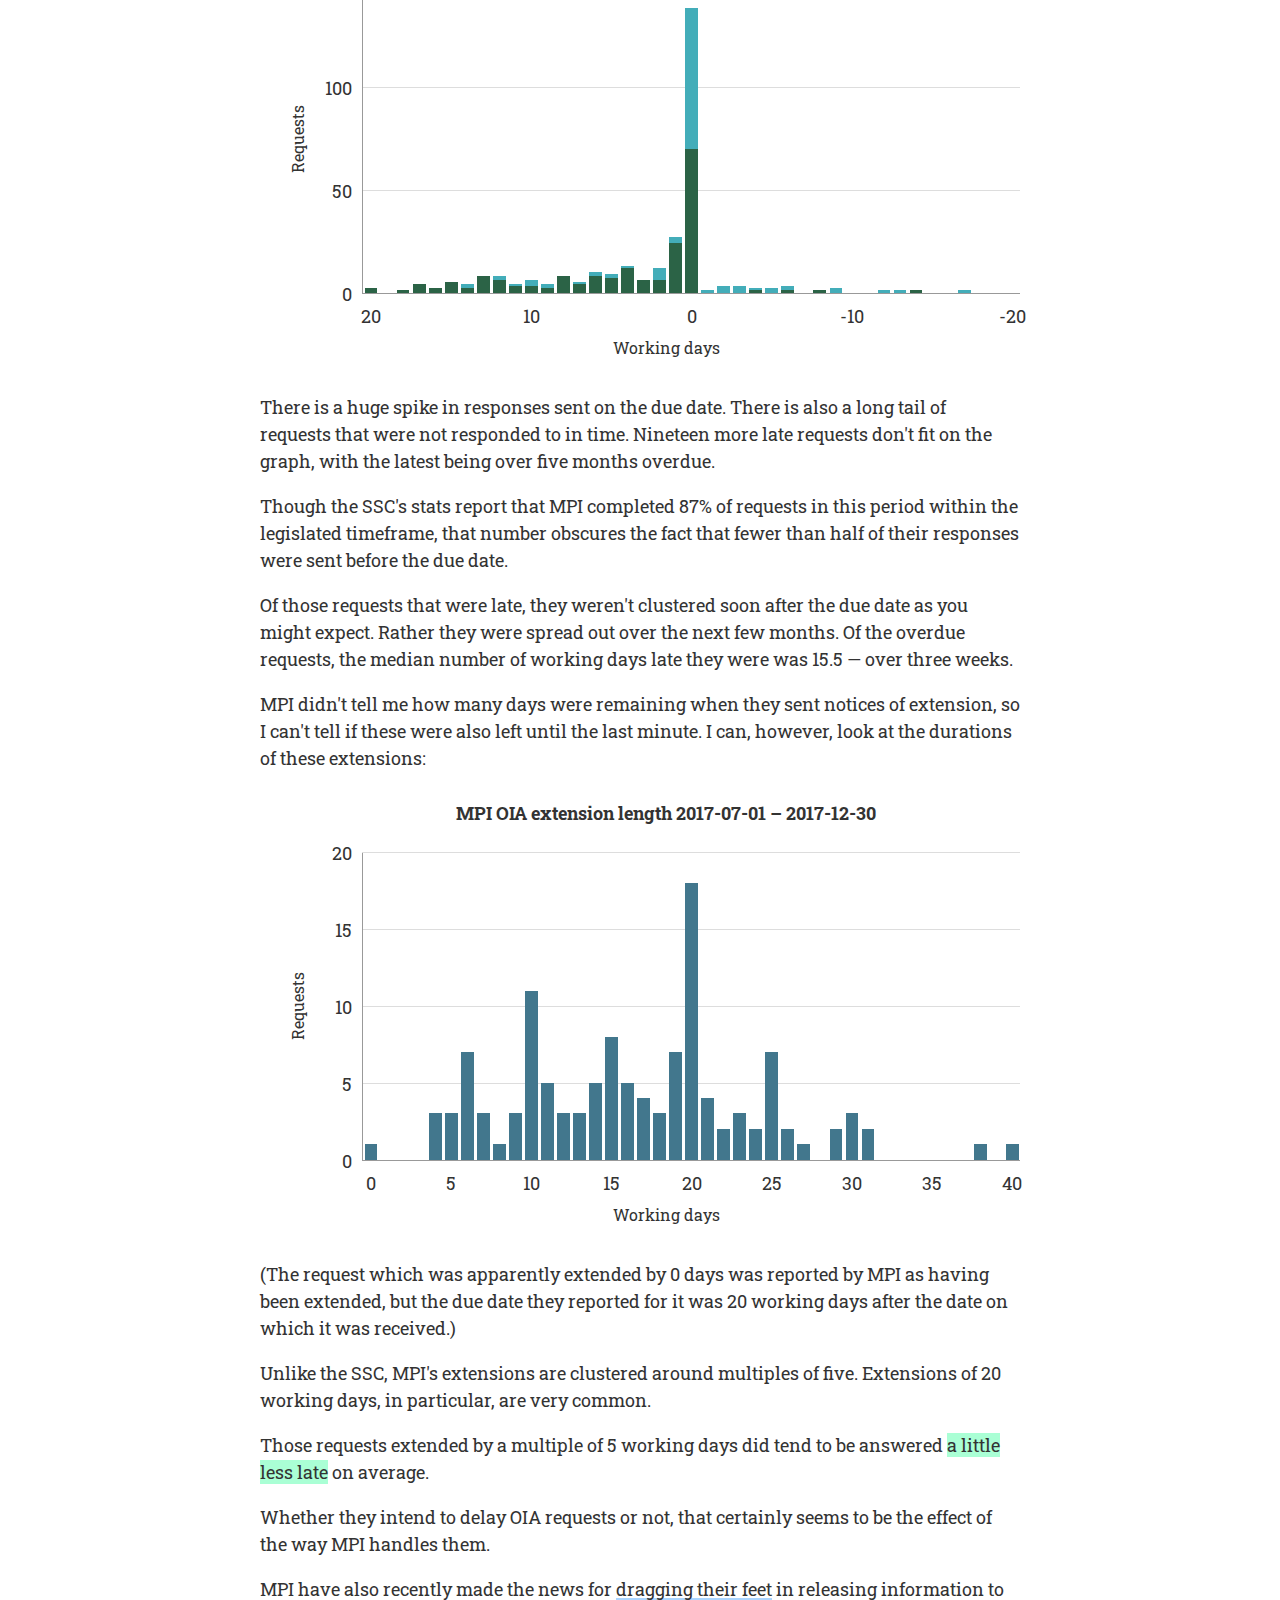
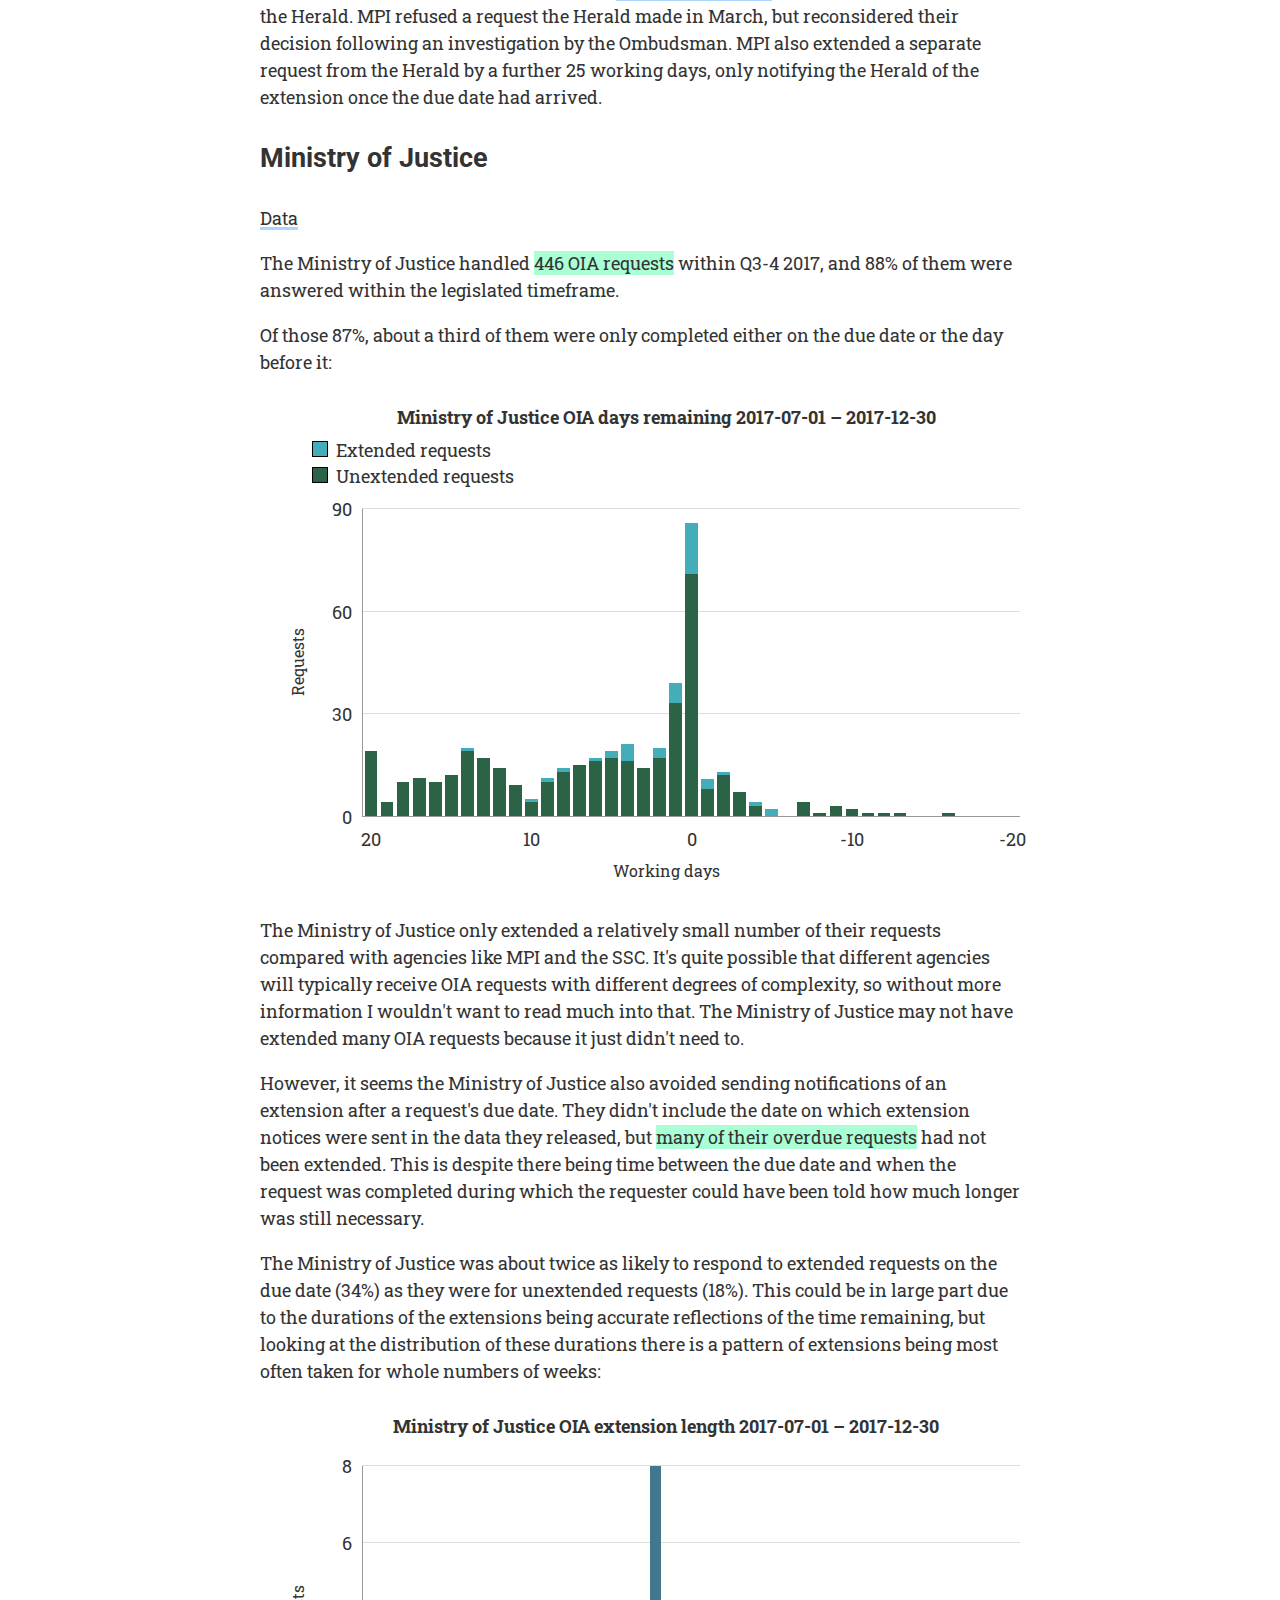
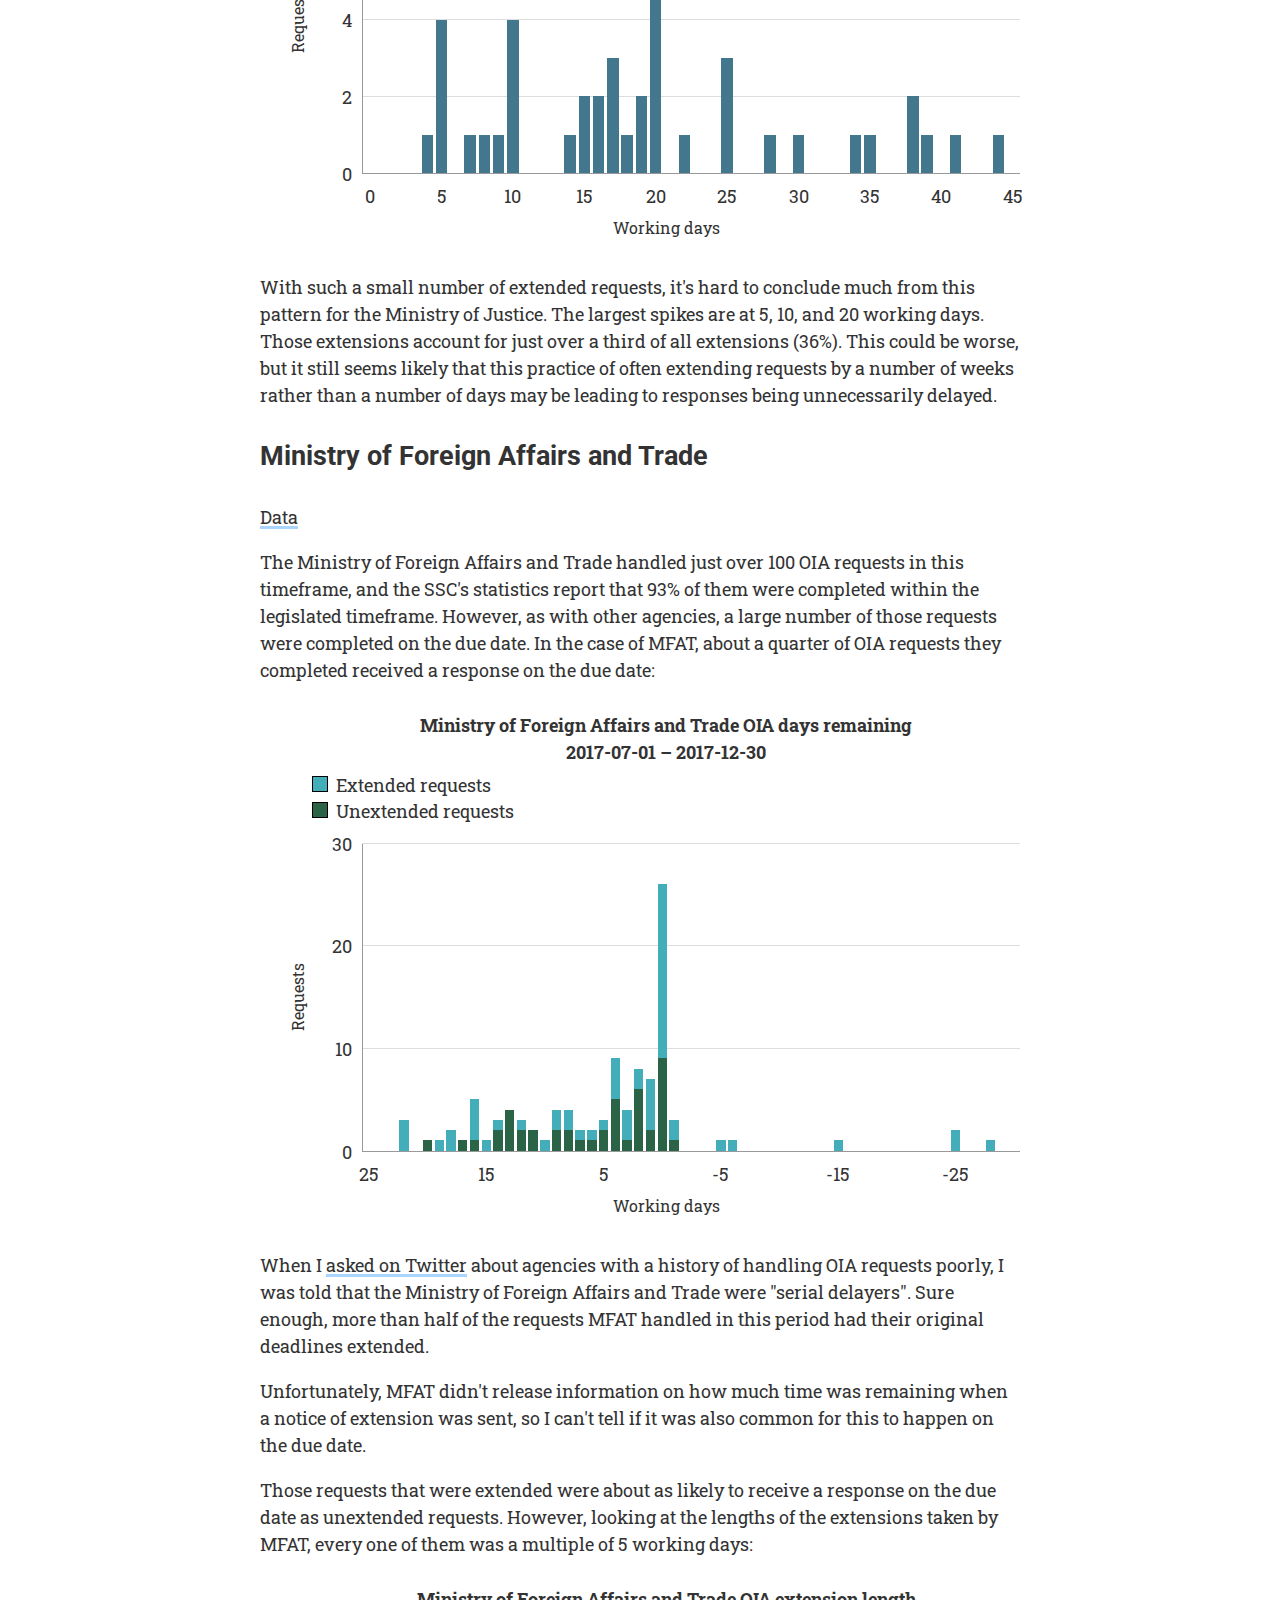
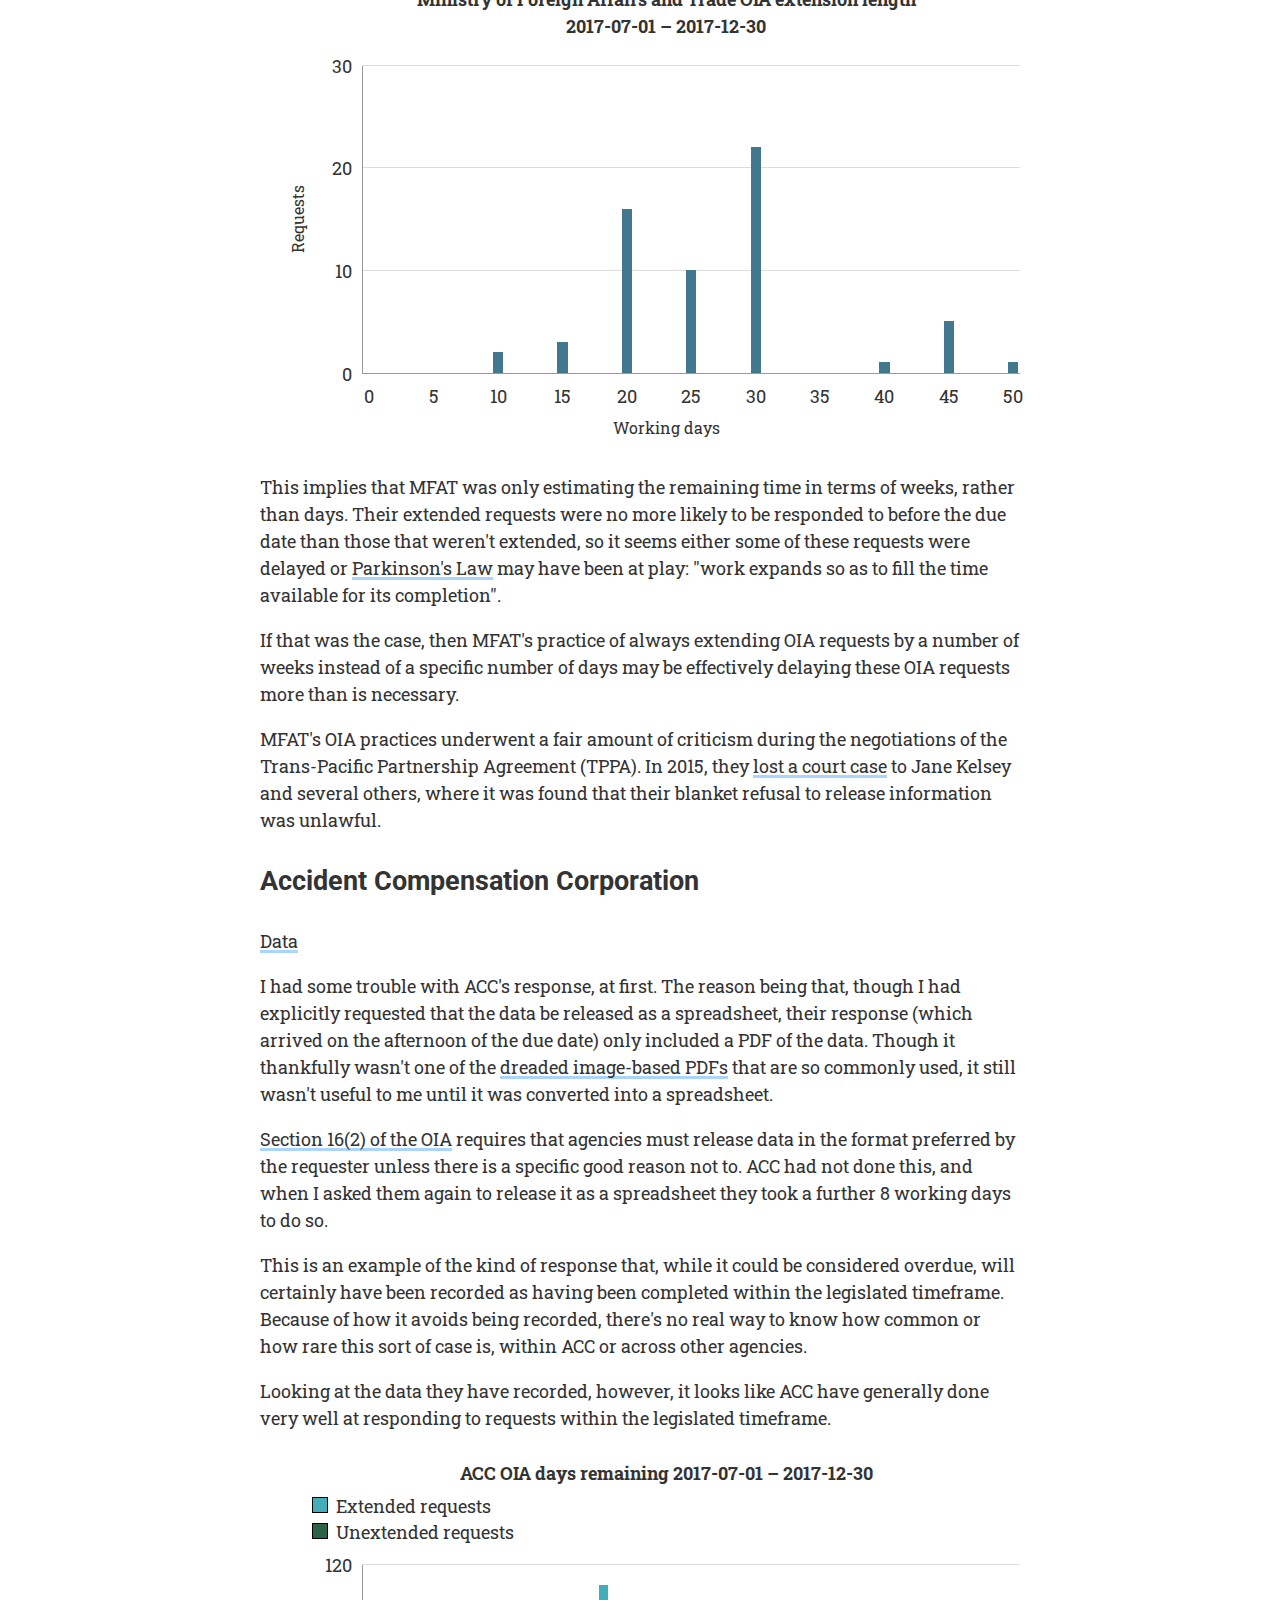
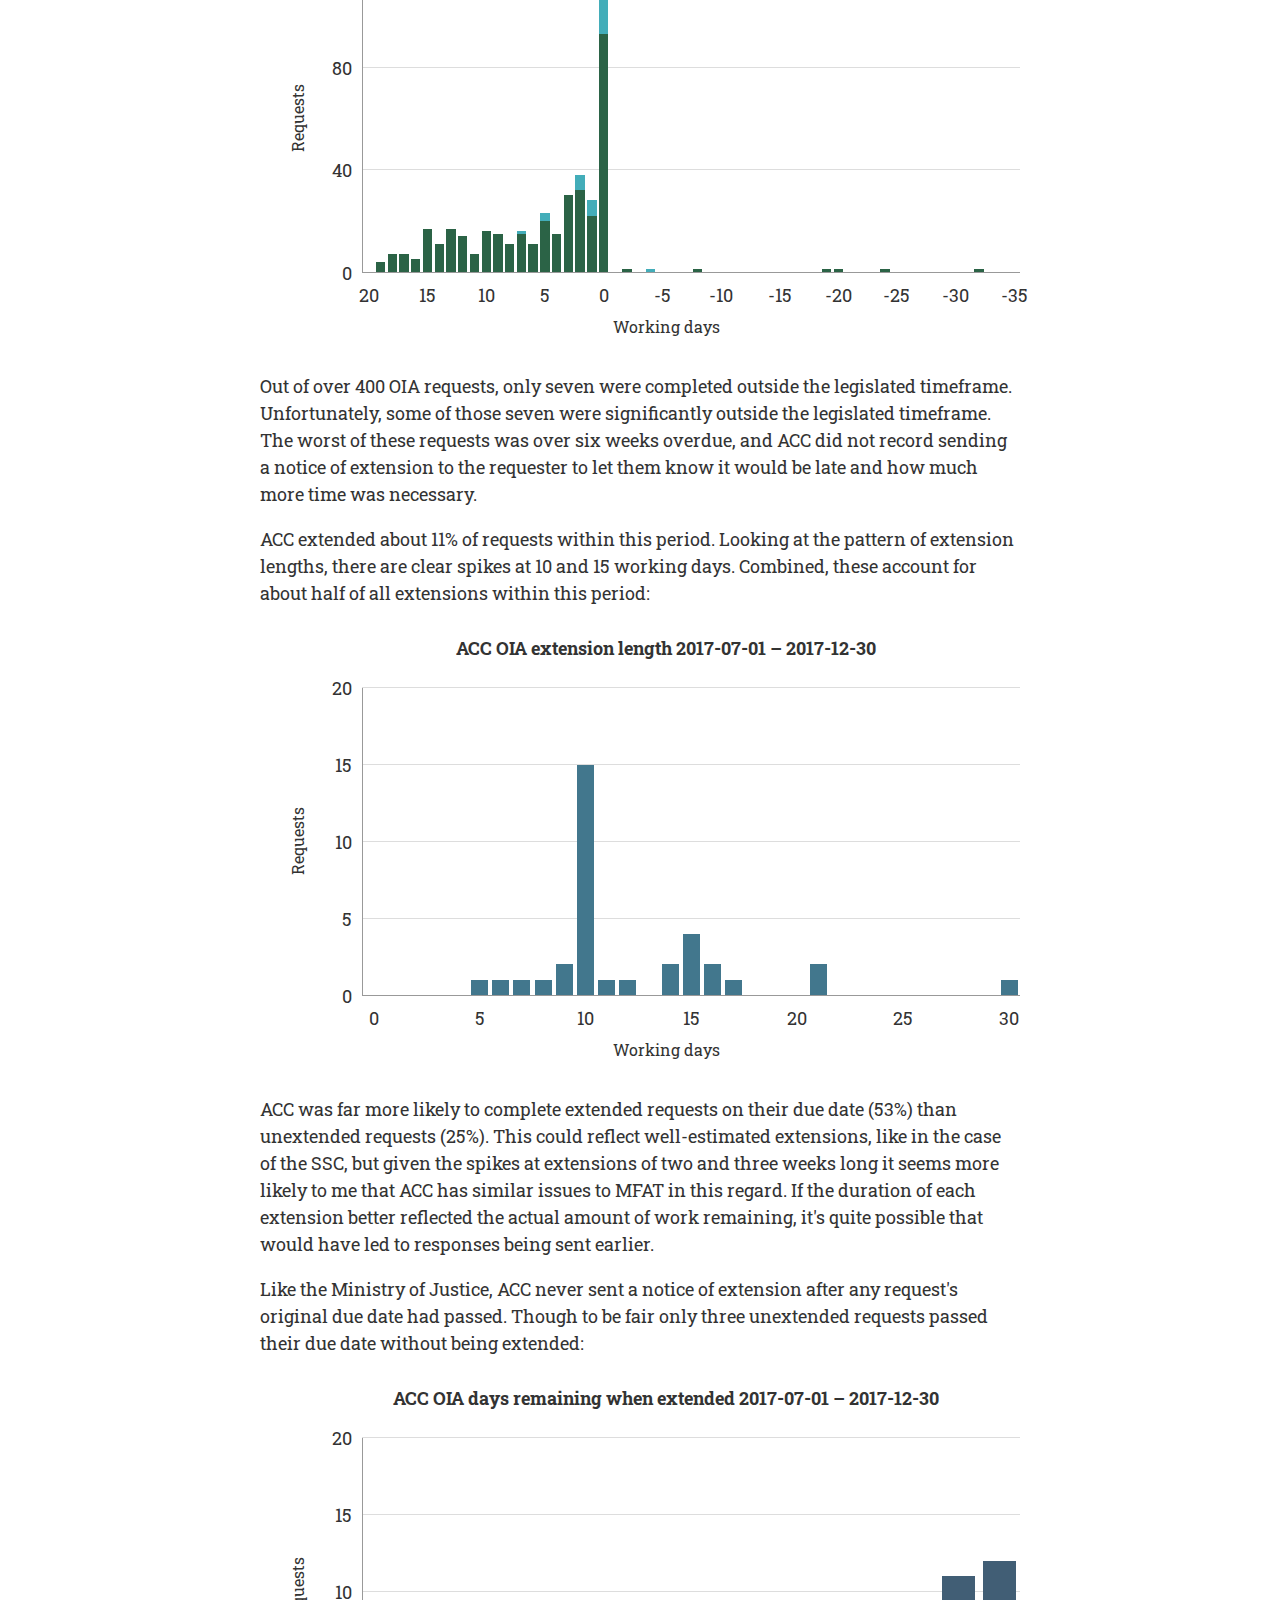
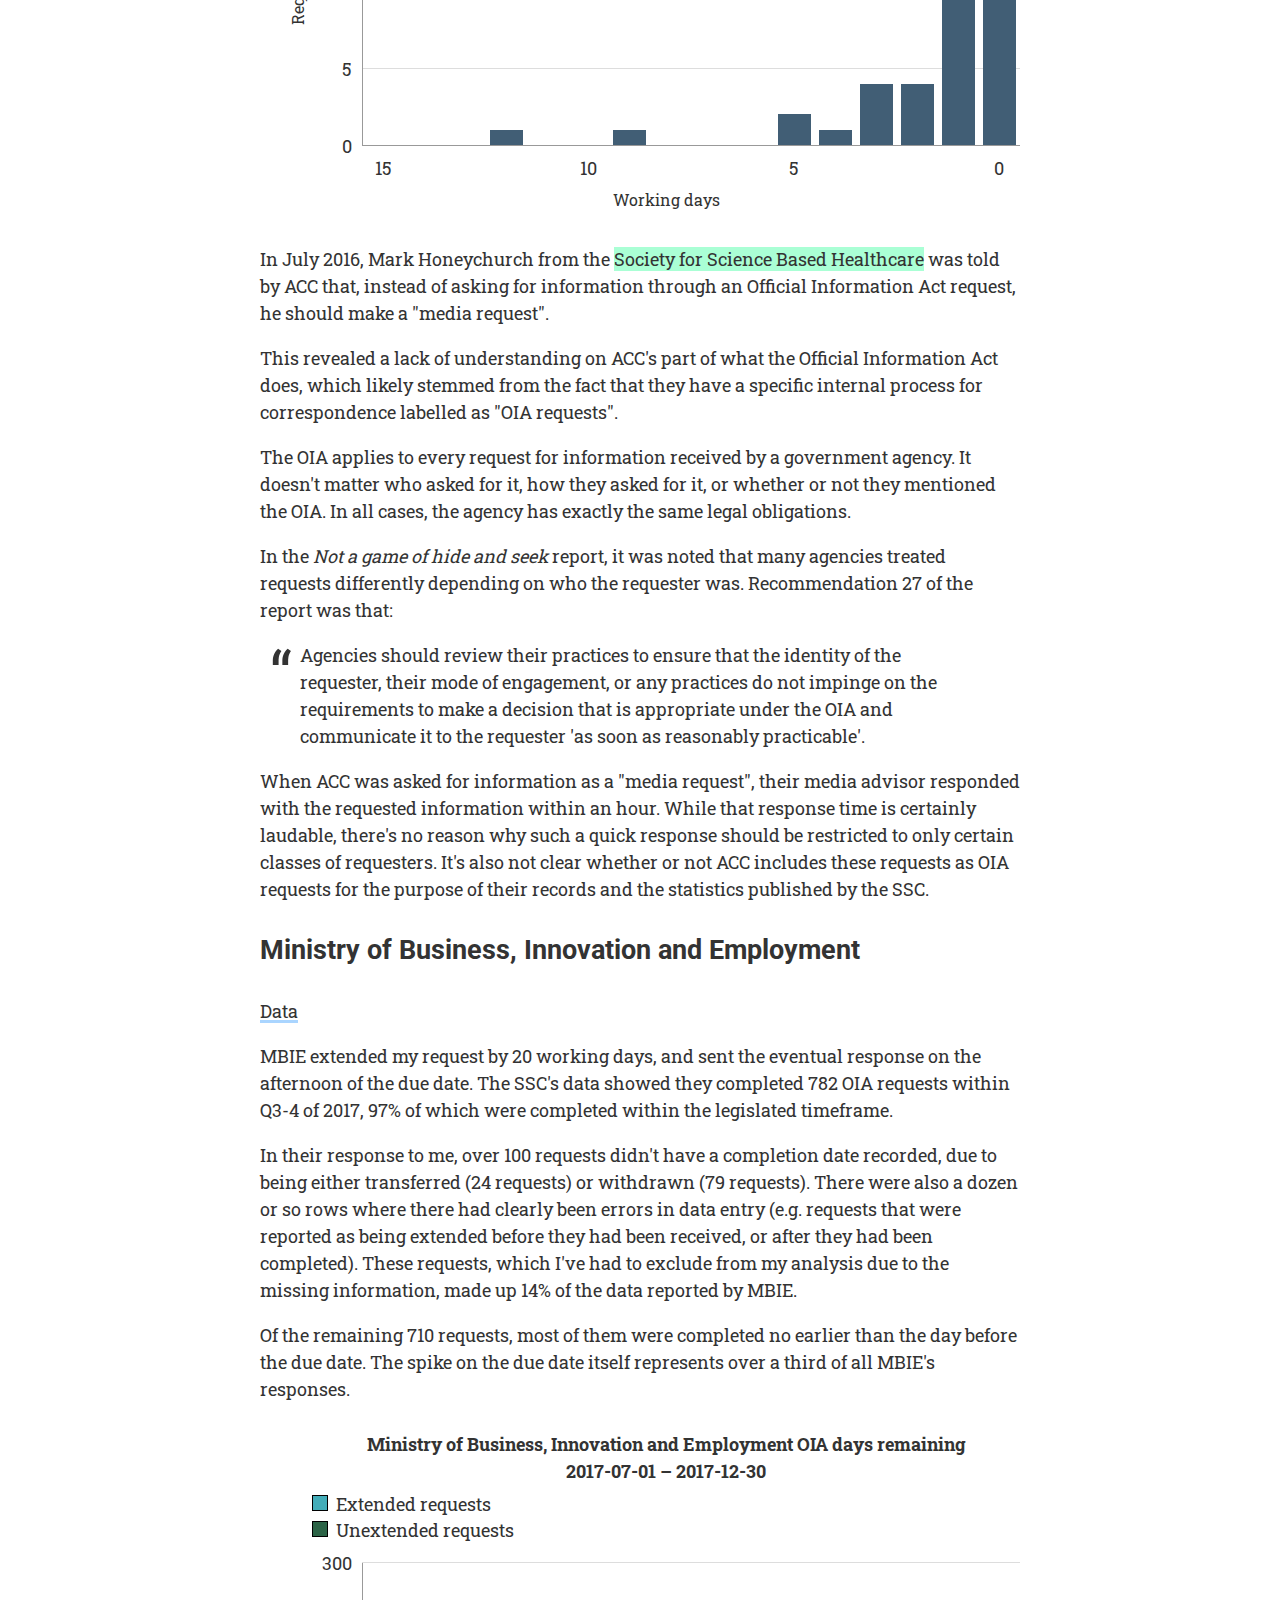
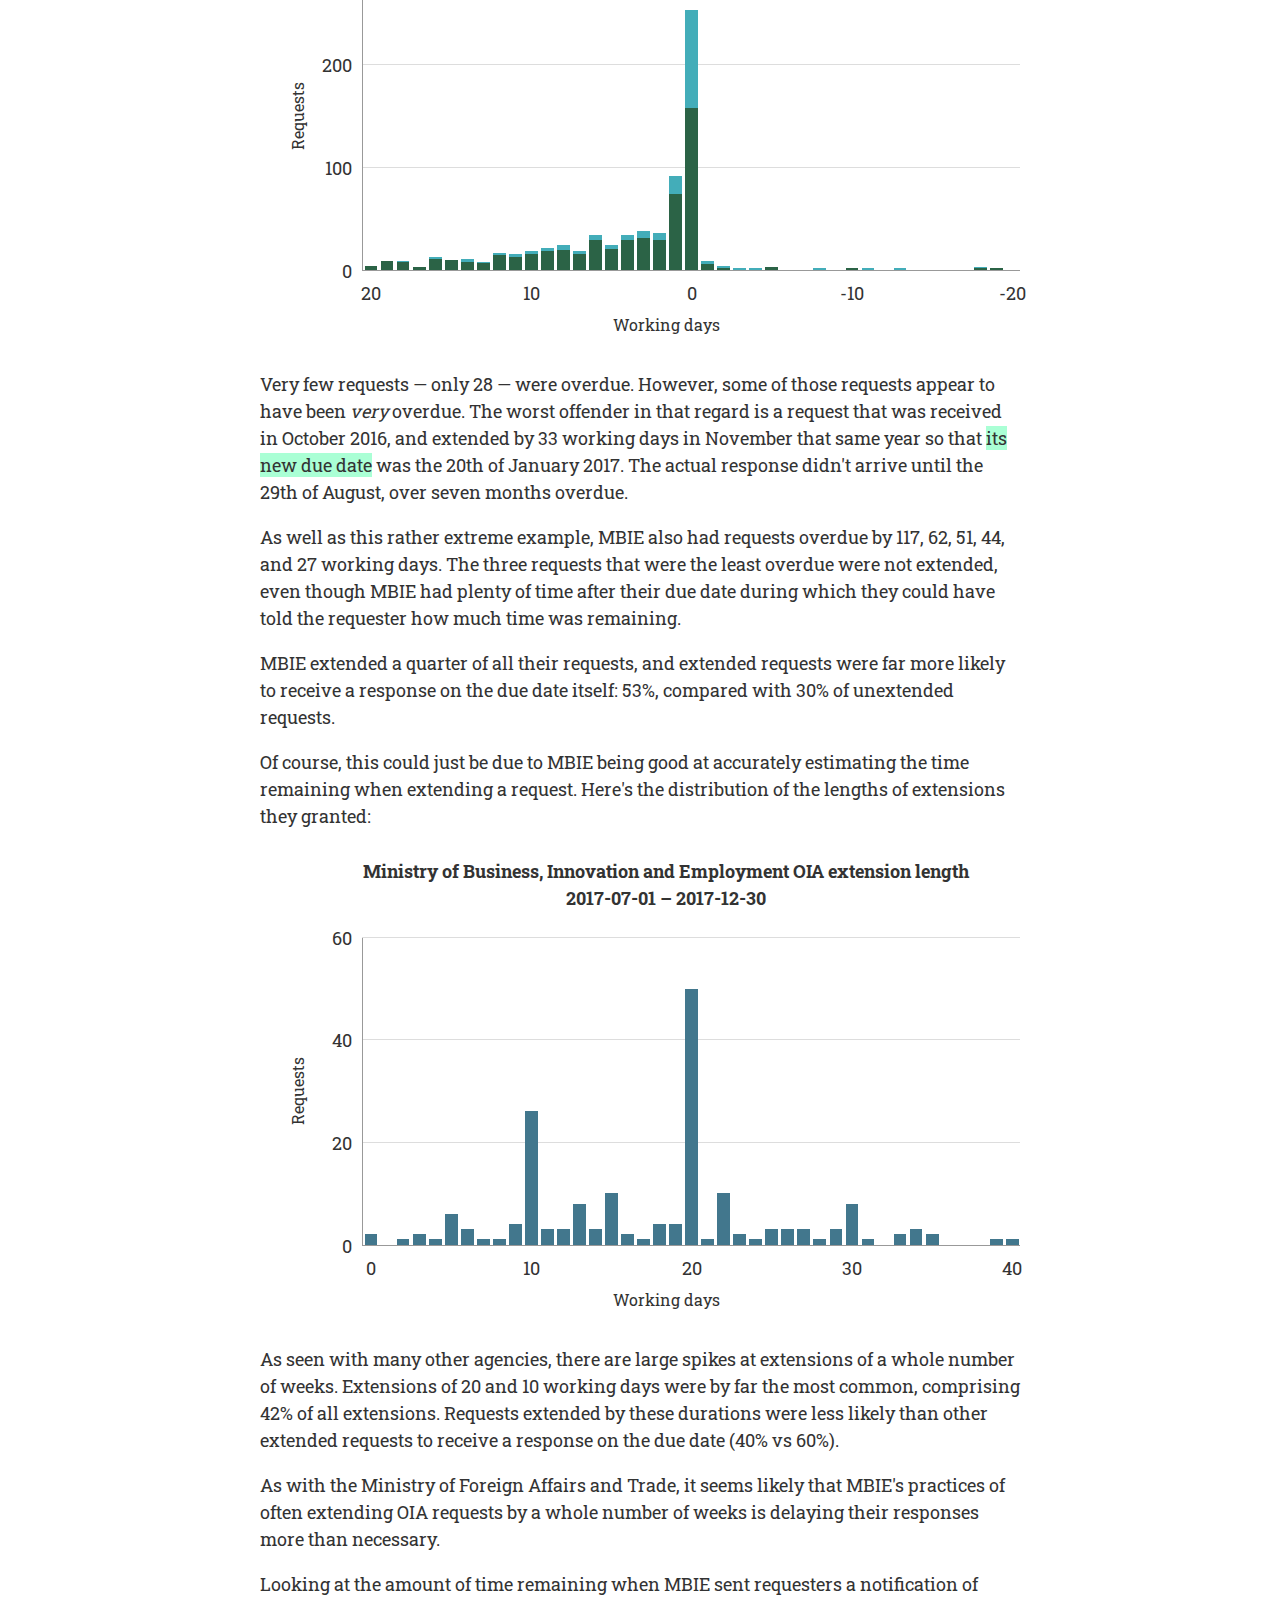
==== commit 912d7354: "Corrected Brooke's name" ====
--- a/oia-delays/index.html
+++ b/oia-delays/index.html
@@ -37,7 +37,7 @@
 				<h1>Official information kept secret too long</h1>
 
 				<div class="article-meta">
-					<span class="article-meta__author">by Mark Hanna</span>
+					<span class="article-meta__author">by Brooke Hart</span>
 					<span class="article-meta__date">Published 2018-08-20</span>
 					<span class="article-meta__date">Updated 2020-06-02</span>
 
--- a/assets/css/style.css
+++ b/assets/css/style.css
@@ -1,8 +1,58 @@
 @charset "UTF-8";
 @import url("https://fonts.googleapis.com/css?family=Roboto");
 @import url("https://fonts.googleapis.com/css?family=Roboto+Slab");
+.u-visuallyhidden {
+  position: absolute;
+  clip: rect(0 0 0 0);
+  overflow: hidden;
+  width: 1px;
+  height: 1px;
+  padding: 0;
+  border: 0;
+  margin: -1px; }
+
 .nowrap {
-  white-space: nowrap; }
+  white-space: nowrap !important; }
+
+@media (min-width: 0) {
+  .hide-above- {
+    display: none; } }
+
+@media (max-width: -1px) {
+  .hide-below- {
+    display: none; } }
+
+@media (min-width: 425px) {
+  .hide-above-s {
+    display: none; } }
+
+@media (max-width: 424px) {
+  .hide-below-s {
+    display: none; } }
+
+@media (min-width: 768px) {
+  .hide-above-m {
+    display: none; } }
+
+@media (max-width: 767px) {
+  .hide-below-m {
+    display: none; } }
+
+@media (min-width: 1024px) {
+  .hide-above-l {
+    display: none; } }
+
+@media (max-width: 1023px) {
+  .hide-below-l {
+    display: none; } }
+
+@media (min-width: 1440px) {
+  .hide-above-xl {
+    display: none; } }
+
+@media (max-width: 1439px) {
+  .hide-below-xl {
+    display: none; } }
 
 html, body {
   padding: 0;
@@ -21,8 +71,22 @@
 form {
   margin: 0; }
 
+p:first-child {
+  margin-top: 0; }
+
 p:last-child {
   margin-bottom: 0; }
+
+fieldset {
+  padding: 0;
+  margin: 0;
+  border: none; }
+
+button, input, select, textarea {
+  font-size: 1rem; }
+
+figure {
+  margin: 0; }
 
 html {
   font-family: "Roboto Slab", "Times New Roman", Times, serif;
@@ -66,16 +130,21 @@
     .p:last-child {
       margin-bottom: 18px; }
 
-.content a:not(.anchor),
+.content a:not(.anchor):not(.article-ref),
 .a {
   cursor: pointer;
   color: #333;
   text-decoration: none;
-  background: linear-gradient(to top, #aad5ff 0%, #aad5ff 5px, transparent 5.1px, transparent 100%); }
-  .content a:not(.anchor):hover, .content a:not(.anchor):focus,
+  background: linear-gradient(to top, #aad5ff 0%, #aad5ff 3px, transparent 3.1px, transparent 100%); }
+  .content a:not(.anchor):not(.article-ref):hover, .content a:not(.anchor):not(.article-ref):focus,
   .a:hover,
   .a:focus {
-    background: linear-gradient(to top, #77bbff 0%, #77bbff 5px, transparent 5.1px, transparent 100%); }
+    background: linear-gradient(to top, #77bbff 0%, #77bbff 3px, transparent 3.1px, transparent 100%); }
+  @media print {
+    .content a:not(.anchor):not(.article-ref),
+    .a {
+      background: none;
+      border-bottom: 3px solid #aad5ff; } }
 
 .anchor {
   text-decoration: none; }
@@ -89,7 +158,11 @@
   position: relative;
   margin-left: 10px;
   margin-right: 10px;
-  padding: 0 30px; }
+  padding: 30px 10px 0; }
+  @media (min-width: 425px) {
+    .content blockquote,
+    .blockquote {
+      padding: 0 30px; } }
   .content blockquote:before,
   .blockquote:before {
     content: "“";
@@ -119,29 +192,34 @@
     margin-top: 0; }
 
 .content table {
+  font-size: 18px;
   width: 100%;
-  border-collapse: collapse; }
-  .content table > tr:nth-child(2n-1),
-  .content table tbody > tr:nth-child(2n-1) {
+  border-collapse: collapse;
+  margin: 18px 0; }
+  .content table > tr:first-child:nth-last-child(n+5):nth-child(2n-1), .content table > tr:first-child:nth-last-child(n+5) ~ tr:nth-child(2n-1),
+  .content table tbody > tr:first-child:nth-last-child(n+5):nth-child(2n-1),
+  .content table tbody > tr:first-child:nth-last-child(n+5) ~ tr:nth-child(2n-1) {
     background: #eee; }
   .content table td, .content table th {
     padding: 10px;
     border: 1px solid #666;
-    text-align: left; }
+    text-align: left;
+    vertical-align: top; }
+
+.content dl {
+  margin: 0;
+  padding: 0; }
+  .content dl > div {
+    margin: 18px 0; }
+  .content dl dt {
+    margin: 0;
+    padding: 0; }
+  .content dl dd {
+    margin: 0;
+    padding: 0; }
 
 .todo {
   background: yellow !important; }
-
-@media print {
-  .content a,
-  .a {
-    background: none;
-    border-bottom: 5px solid #aad5ff; }
-  a[href^="http"]:after,
-  a[href^="mailto"]:after,
-  a[href^="tel"]:after {
-    content: " [" attr(href) "]";
-    overflow-wrap: break-word; } }
 
 body {
   padding: 20px 0; }
@@ -160,7 +238,7 @@
 .layout--wide {
   margin: 0 auto;
   padding: 0 20px;
-  max-width: 1400px; }
+  max-width: 1460px; }
 
 .tooltip:focus {
   outline: none; }
@@ -184,9 +262,11 @@
 
 .tooltip:focus .tooltip__trigger {
   outline-color: #4d90fe;
-  outline-offset: -2px;
   outline-style: solid;
   outline-width: 2px; }
+  @supports (outline-color: -webkit-focus-ring-color) {
+    .tooltip:focus .tooltip__trigger {
+      outline-color: -webkit-focus-ring-color; } }
   @supports (outline-style: auto) {
     .tooltip:focus .tooltip__trigger {
       outline-style: auto; } }
@@ -194,7 +274,6 @@
 .tooltip:focus-within .tooltip__trigger {
   background-color: #77ffbb;
   outline-color: #4d90fe;
-  outline-offset: -2px;
   outline-style: solid;
   outline-width: 2px; }
   .tooltip:focus-within .tooltip__trigger:before {
@@ -204,6 +283,9 @@
     right: 0;
     top: -18px;
     bottom: -18px; }
+  @supports (outline-color: -webkit-focus-ring-color) {
+    .tooltip:focus-within .tooltip__trigger {
+      outline-color: -webkit-focus-ring-color; } }
   @supports (outline-style: auto) {
     .tooltip:focus-within .tooltip__trigger {
       outline-style: auto; } }
@@ -263,28 +345,43 @@
       display: none; } }
 
 .expander__trigger {
-  cursor: pointer; }
-  .expander__trigger:before {
+  cursor: pointer;
+  position: relative;
+  display: inline-flex;
+  min-height: 44px;
+  align-items: center; }
+  .expander__trigger::before {
     content: "-";
     display: inline-block;
     text-align: center;
-    width: 30px;
-    height: 30px;
-    line-height: 30px;
+    width: 32px;
+    height: 32px;
+    line-height: 32px;
     margin-right: 10px;
     border-radius: 50%; }
-  .expander[aria-expanded="false"] .expander__trigger:before {
+  .expander[aria-expanded="false"] .expander__trigger::before {
     content: "+"; }
+  .expander__trigger::after {
+    content: "";
+    position: absolute;
+    left: 16px;
+    top: 50%;
+    transform: translate(-50%, -50%);
+    width: 44px;
+    height: 44px; }
   .expander__trigger:focus {
     outline: none; }
-    .expander__trigger:focus:before {
+    .expander__trigger:focus::before {
+      background: #ddffee; }
+    .expander__trigger:focus::after {
       outline-color: #4d90fe;
-      outline-offset: -2px;
       outline-style: solid;
-      outline-width: 2px;
-      background: #ddffee; }
+      outline-width: 2px; }
+      @supports (outline-color: -webkit-focus-ring-color) {
+        .expander__trigger:focus::after {
+          outline-color: -webkit-focus-ring-color; } }
       @supports (outline-style: auto) {
-        .expander__trigger:focus:before {
+        .expander__trigger:focus::after {
           outline-style: auto; } }
 
 .expander__body {
@@ -294,7 +391,7 @@
     display: none; }
 
 @media print {
-  .expander__trigger:before {
+  .expander__trigger::before {
     display: none; }
   .expander__body {
     display: block !important; } }
@@ -319,6 +416,30 @@
   float: right;
   clear: right; }
 
+.article-intro {
+  font-weight: bold; }
+
+.article-highlight {
+  font-size: 1.2em;
+  margin: 36px 0;
+  page-break-inside: avoid; }
+
+.article-ref {
+  color: #333;
+  vertical-align: super;
+  font-size: 0.7em;
+  display: inline-block;
+  padding: 0 4px;
+  margin: 0 2px;
+  user-select: none;
+  text-decoration: none;
+  background: #aad5ff; }
+  @media print {
+    .article-ref {
+      padding: 0; } }
+  .article-ref:hover, .article-ref:focus {
+    background: #77bbff; }
+
 .counter {
   padding-left: 30px;
   counter-reset: counter-items; }
@@ -335,19 +456,32 @@
 .chart {
   position: relative;
   z-index: 1;
-  width: 100%; }
+  width: 100%;
+  page-break-inside: avoid; }
+  @media (max-width: 767px) {
+    .chart {
+      padding-right: 25px; } }
+
+.chart-caption {
+  margin-left: 50px;
+  margin-bottom: 40px;
+  font-size: 0.75em; }
 
 .chart--has-x-label {
   padding-bottom: 40px; }
+
+@media (min-width: 425px) and (max-width: 767px) {
+  .chart--angled-labels .chart--has-x-label {
+    padding-bottom: 8vw; } }
   @media (min-width: 768px) {
     .chart--has-x-label {
-      padding-bottom: 32px; } }
-
-.chart--has-y-label {
+      padding-bottom: 52px; } }
+
+.chart--has-y-label, .chart--has-y-label ~ .chart-caption {
   padding-left: 10px; }
   @media (min-width: 768px) {
-    .chart--has-y-label {
-      padding-left: 32px; } }
+    .chart--has-y-label, .chart--has-y-label ~ .chart-caption {
+      padding-left: 52px; } }
 
 .chart__title {
   display: block;
@@ -359,6 +493,12 @@
   position: relative;
   width: 100%;
   padding-top: calc(56.25% - 40px); }
+  @media (max-width: 767px) {
+    .chart--angled-labels .chart__area {
+      padding-top: calc(80% - 40px); } }
+  @media (max-width: 767px) and (min-width: 425px) {
+    .chart--angled-labels .chart__area {
+      padding-top: calc(56.25% - 40px); } }
   @media (min-width: 768px) {
     .chart__area {
       padding-top: 50%; } }
@@ -488,28 +628,29 @@
 
 .chart__legend {
   z-index: 4;
-  margin: 0; }
+  margin: 0;
+  display: flex;
+  flex-wrap: wrap; }
   .chart__legend:after {
     content: "";
     display: table;
     clear: both; }
 
 .chart__legend-name {
-  float: left;
   width: calc(100% - 16px);
   padding-left: 8px;
   margin-bottom: 8px;
   line-height: 1; }
 
 .chart__legend-indicator {
-  clear: left;
-  float: left;
   margin: 0;
   background: #999;
   border: 1px solid #000;
   width: 16px;
   height: 16px;
-  margin-bottom: 8px; }
+  margin-bottom: 8px;
+  color-adjust: exact;
+  -webkit-print-color-adjust: exact; }
 
 .chart__bar-groups--v,
 .chart__bar-groups--h {
@@ -540,7 +681,9 @@
     position: relative;
     flex: 1 1 0%;
     height: 100%;
-    display: flex; }
+    display: flex;
+    color-adjust: exact;
+    -webkit-print-color-adjust: exact; }
   .chart__bar-groups--v .chart__bar-area,
   .chart__bar-groups--h .chart__bar-area {
     position: relative;
@@ -608,6 +751,8 @@
     flex-grow: 0; }
   .chart__bar-groups--v .chart__bar-group-bars--stacked .chart__bar-area {
     height: 100%; }
+  .chart__bar-groups--v .chart__bar-group-bars--stacked .chart__bar:nth-child(n+2) .chart__bar-area::before {
+    display: none; }
 
 .chart__bar-groups--v .chart__bar {
   align-items: flex-end; }
@@ -635,11 +780,18 @@
   padding: 10px 5px 0;
   min-width: 100%;
   text-align: center; }
+  @media (max-width: 767px) {
+    .chart--angled-labels .chart__bar-groups--v .chart__bar-label {
+      white-space: nowrap;
+      transform-origin: 100% 0%;
+      transform: translateY(100%) translateX(-95%) rotate(-30deg);
+      padding: 0 5px; } }
 
 .chart__bar-groups--v .chart__bar-tooltip {
   top: -5px;
   left: 50%;
-  transform: translateX(-50%) translateY(-100%); }
+  transform: translateX(-50%) translateY(-100%);
+  min-width: 100%; }
 
 .chart__bar-groups--h {
   flex-direction: column; }
@@ -652,6 +804,8 @@
       flex-grow: 0; }
     .chart__bar-groups--h .chart__bar-group-bars--stacked .chart__bar-area {
       width: 100%; }
+    .chart__bar-groups--h .chart__bar-group-bars--stacked .chart__bar:nth-child(n+2) .chart__bar-area::before {
+      display: none; }
   .chart__bar-groups--h .chart__bar {
     width: 100%;
     align-items: center; }
@@ -677,7 +831,26 @@
   .chart__bar-groups--h .chart__bar-tooltip {
     top: 50%;
     left: 100%;
-    transform: translateX(5px) translateY(-50%); }
+    transform: translateX(5px) translateY(-50%);
+    min-height: 100%; }
+
+@media (max-width: 767px) and (max-width: 424px) {
+  .chart__axis--h .chart__axis-label,
+  .chart__axis--v .chart__axis-label,
+  .chart__bar-label {
+    font-size: 10px; } }
+
+@media (max-width: 767px) and (min-width: 425px) {
+  .chart__axis--h .chart__axis-label,
+  .chart__axis--v .chart__axis-label,
+  .chart__bar-label {
+    font-size: 2.3vw; } }
+
+@media (min-width: 768px) {
+  .chart__axis--h .chart__axis-label,
+  .chart__axis--v .chart__axis-label,
+  .chart__bar-label {
+    font-size: 18px; } }
 
 .chart__points {
   position: absolute;
@@ -715,7 +888,7 @@
 .chart__line {
   fill: none;
   vector-effect: non-scaling-stroke;
-  stroke-width: 3;
+  stroke-width: 1;
   stroke-linecap: round;
   stroke: #999;
   position: absolute;
@@ -723,6 +896,12 @@
   left: 0;
   height: 100%;
   width: 100%; }
+  @media (min-width: 425px) {
+    .chart__line {
+      stroke-width: 2; } }
+  @media (min-width: 768px) {
+    .chart__line {
+      stroke-width: 3; } }
 
 .chart__point-tooltips {
   margin: 0;
@@ -784,7 +963,8 @@
 .content code,
 .code,
 .codebook__code,
-.codebook__log {
+.codebook__log,
+.codebook__style {
   display: inline;
   background: #eee;
   color: #000;
@@ -797,14 +977,14 @@
   max-width: 100%;
   overflow: auto; }
 
-.code--block, .codebook__code, .codebook__log {
+.code--block, .codebook__code, .codebook__log, .codebook__style {
   display: block;
   min-height: 30px;
   padding: 0 7px;
   margin: 20px 0; }
-  .code--block:first-child, .codebook__code:first-child, .codebook__log:first-child {
+  .code--block:first-child, .codebook__code:first-child, .codebook__log:first-child, .codebook__style:first-child {
     margin-top: 0; }
-  .code--block:last-child, .codebook__code:last-child, .codebook__log:last-child {
+  .code--block:last-child, .codebook__code:last-child, .codebook__log:last-child, .codebook__style:last-child {
     margin-bottom: 0; }
 
 .codebook__panel {
@@ -817,3 +997,87 @@
     padding-bottom: none;
     border-bottom: none;
     margin-bottom: 0; }
+
+.article-list {
+  list-style: none;
+  padding: 0;
+  margin: 0;
+  display: flex;
+  flex-wrap: wrap;
+  align-items: stretch;
+  margin-left: -20px;
+  margin-top: -20px; }
+  @supports (display: grid) {
+    .article-list {
+      margin: 0;
+      display: grid;
+      grid-gap: 20px; }
+      @media (max-width: 424px) {
+        .article-list {
+          grid-template-columns: repeat(auto-fill, 1fr); } }
+      @media (min-width: 425px) {
+        .article-list {
+          grid-template-columns: repeat(auto-fill, minmax(360px, 1fr)); } } }
+
+.article-list__item {
+  width: 100%;
+  padding-left: 20px;
+  padding-top: 20px; }
+  @media (min-width: 768px) {
+    .article-list__item {
+      width: 50%; } }
+  @media (min-width: 1024px) {
+    .article-list__item {
+      width: 33.33333%; } }
+  @supports (display: grid) {
+    .article-list__item {
+      width: 100%;
+      padding: 0; } }
+
+.article-list__item-link {
+  display: flex;
+  flex-direction: column;
+  height: 100%;
+  color: #333;
+  text-decoration: none;
+  box-shadow: inset 0 0 0 1px #ddd; }
+
+.article-list__item-image-container {
+  padding-top: 56.25%;
+  position: relative;
+  overflow: hidden; }
+
+.article-list__item-image {
+  position: absolute;
+  top: 0;
+  left: 0;
+  width: 100%;
+  height: 100%;
+  object-fit: cover;
+  display: block;
+  transition: transform 0.25s; }
+
+.article-list__item-body {
+  padding: 10px;
+  flex-grow: 1;
+  display: flex;
+  flex-direction: column;
+  justify-content: space-between; }
+
+.article-list__item-title {
+  margin: 0;
+  font-size: 18px; }
+
+.article-list__item-details {
+  margin-top: 10px;
+  display: flex;
+  align-items: flex-start;
+  justify-content: space-between; }
+
+.article-list__item-date,
+.article-list__item-author {
+  color: #666;
+  font-size: 0.75em; }
+
+.article-list__item-link:hover .article-list__item-image, .article-list__item-link:focus .article-list__item-image {
+  transform: scale(1.05); }
